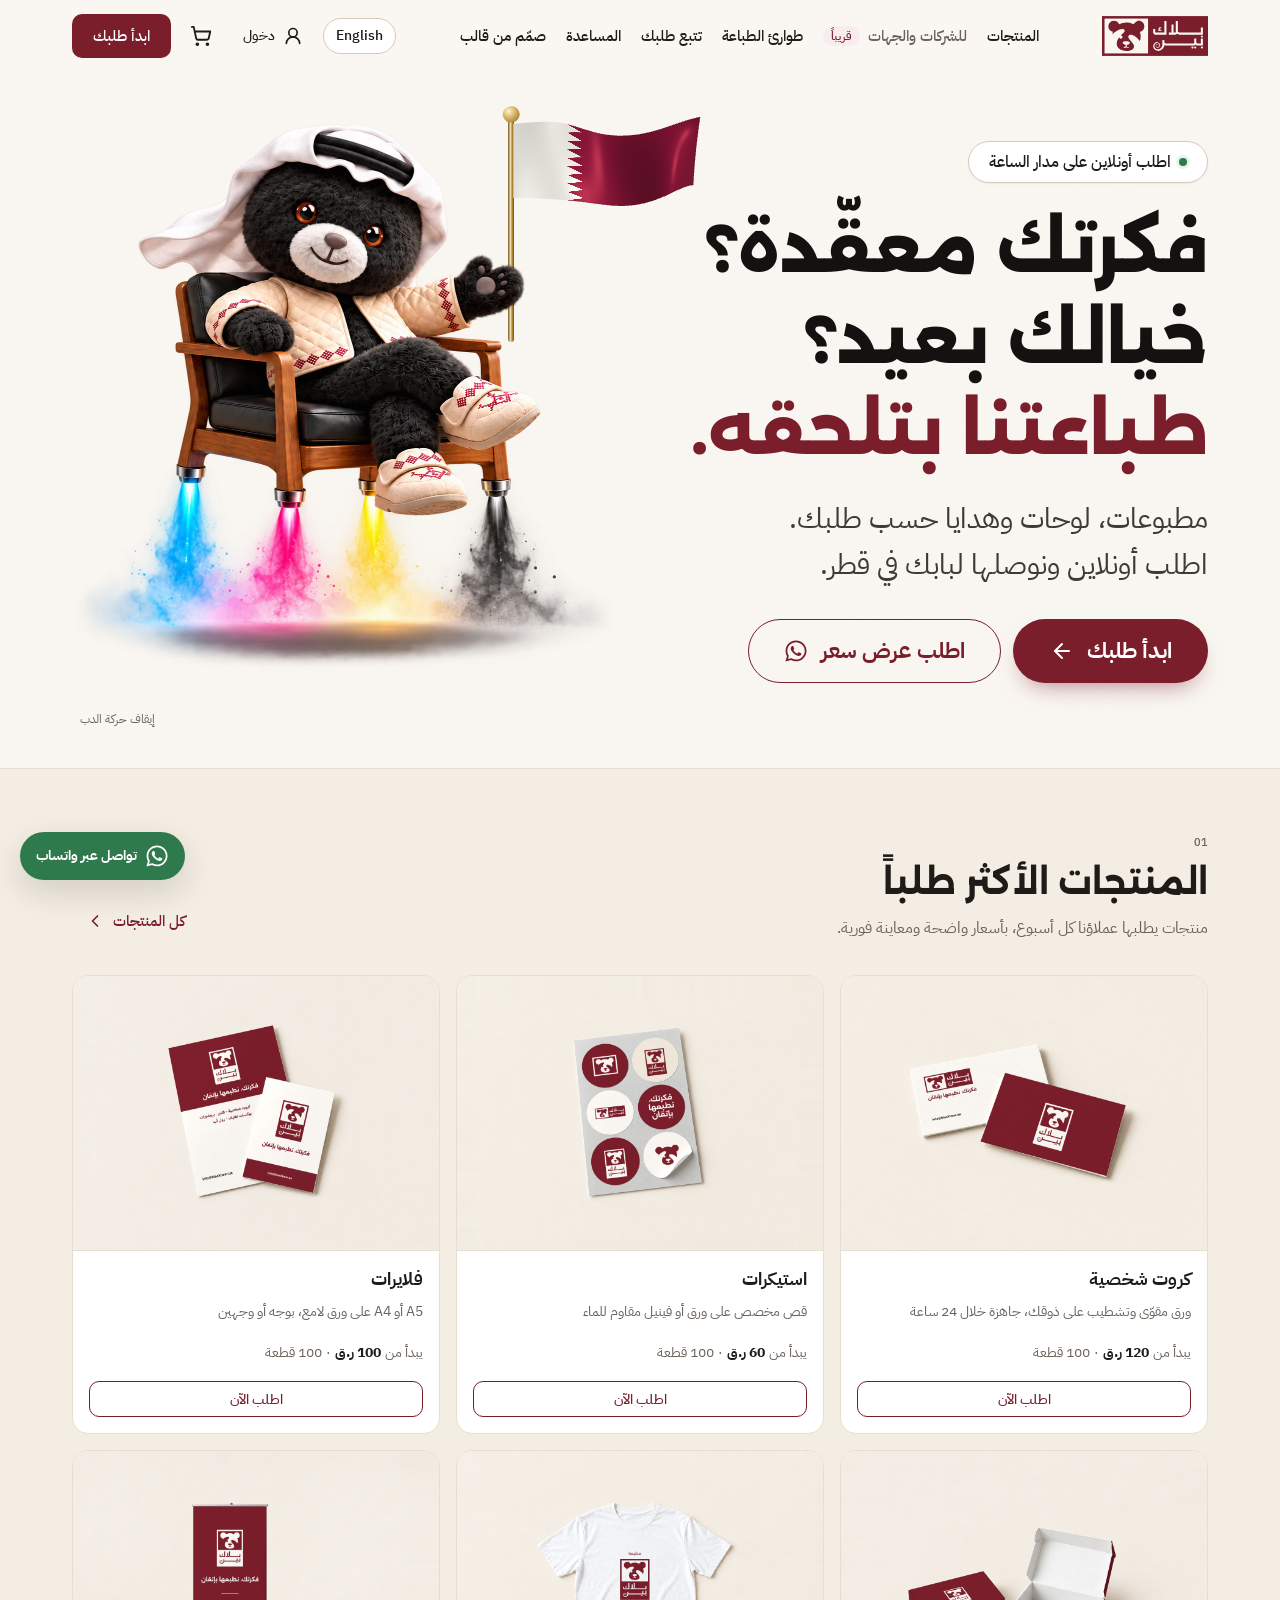
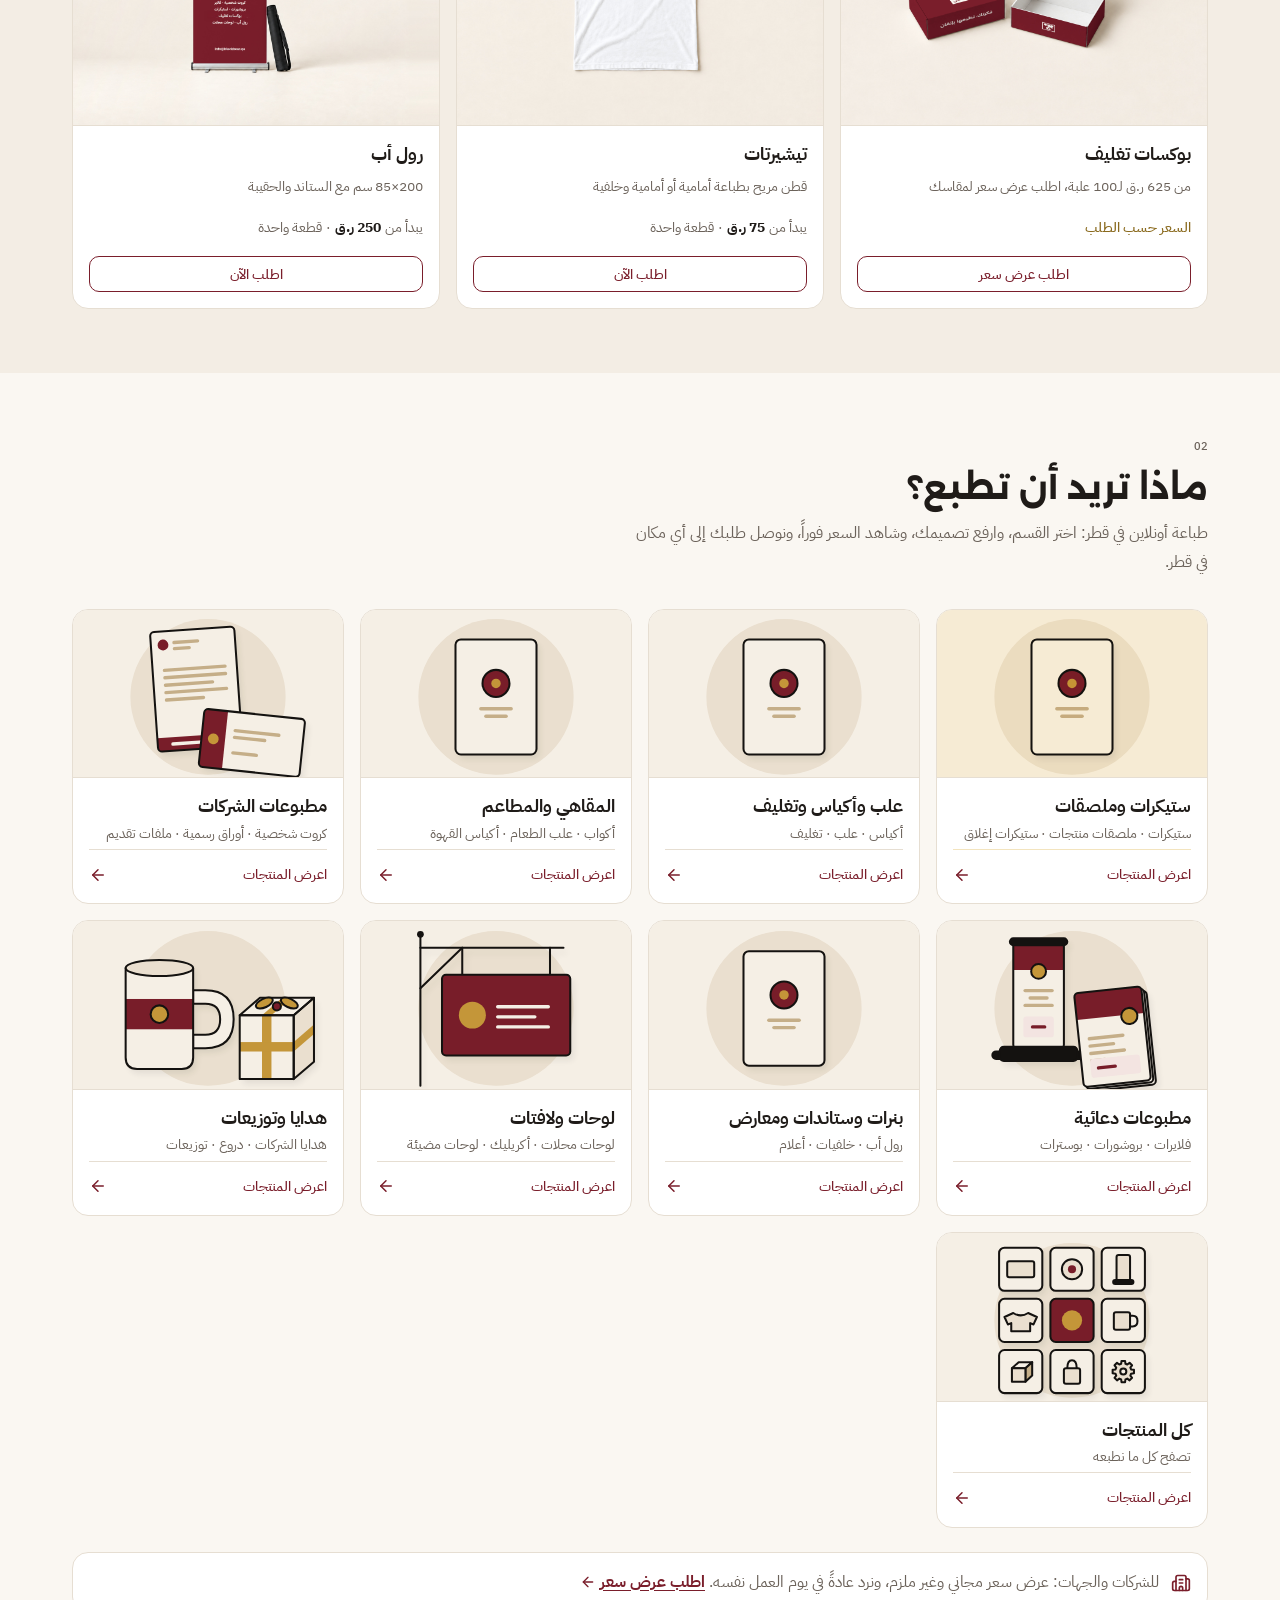
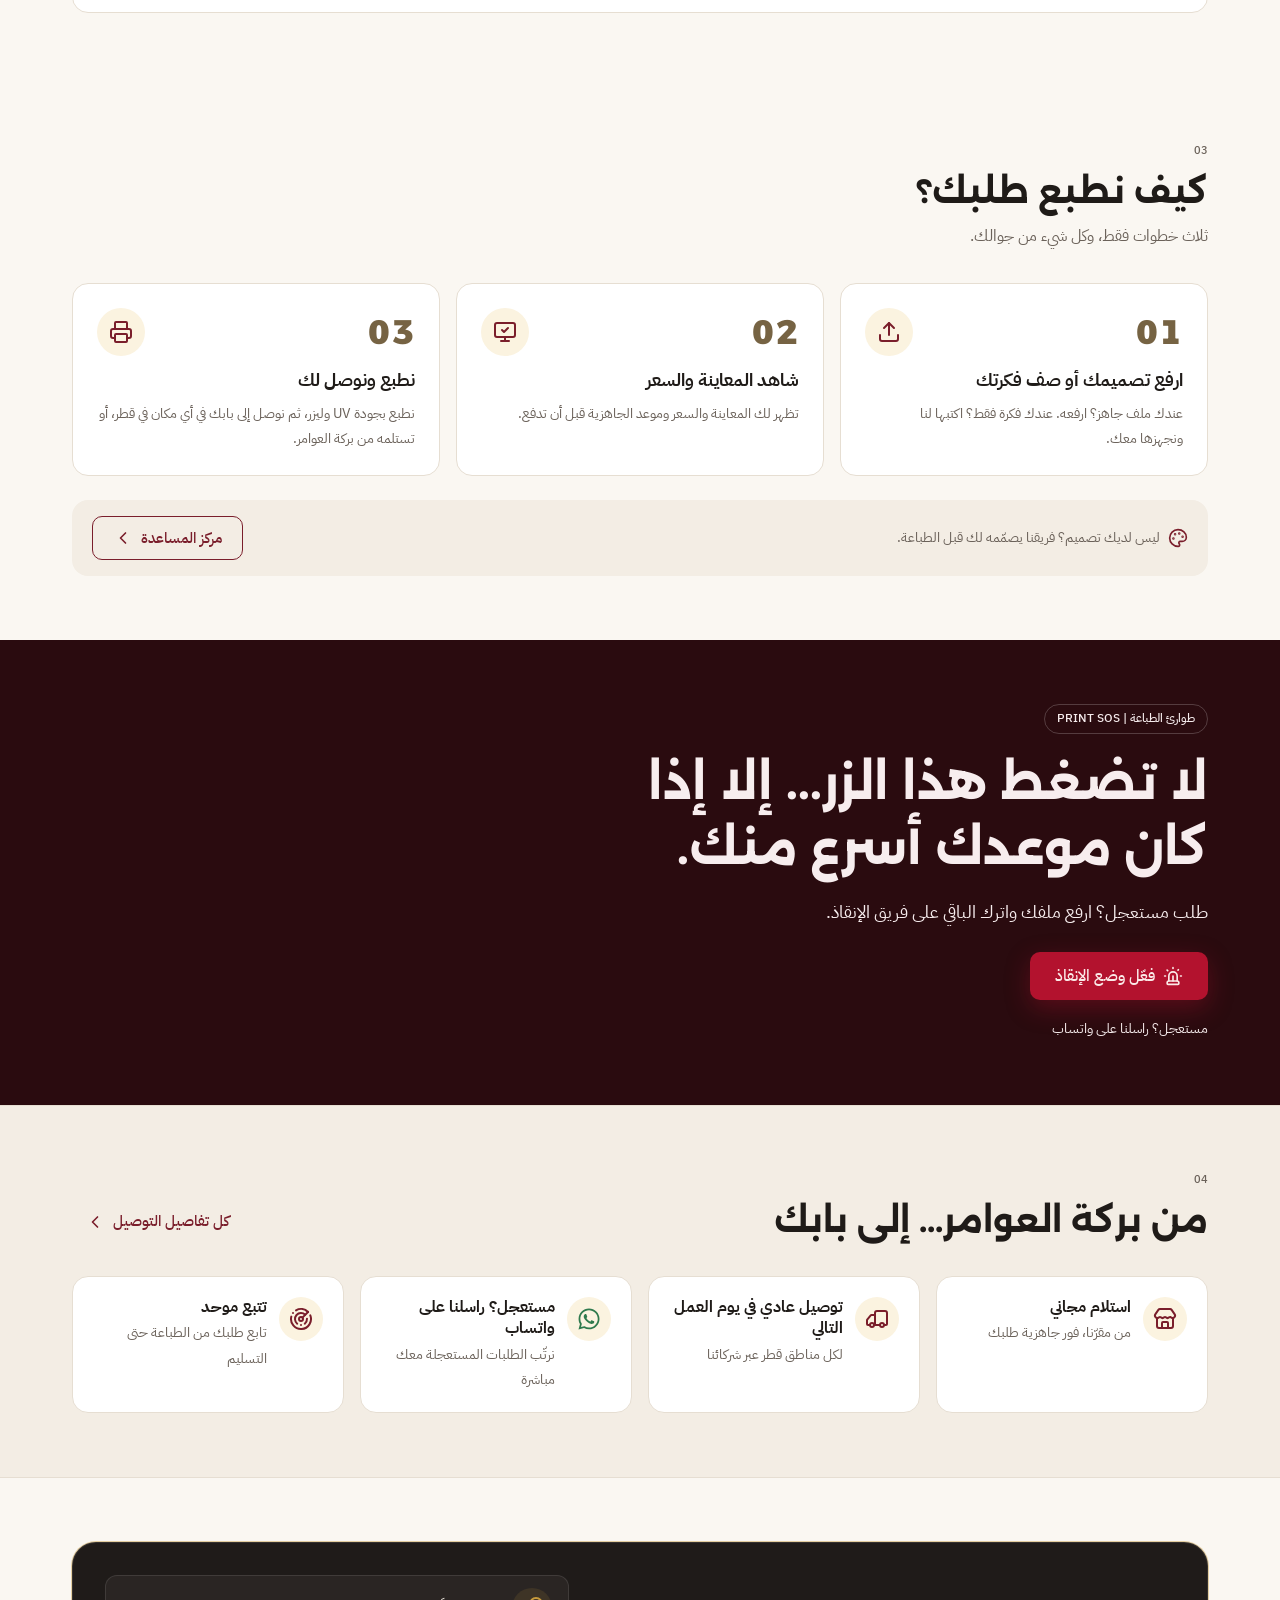
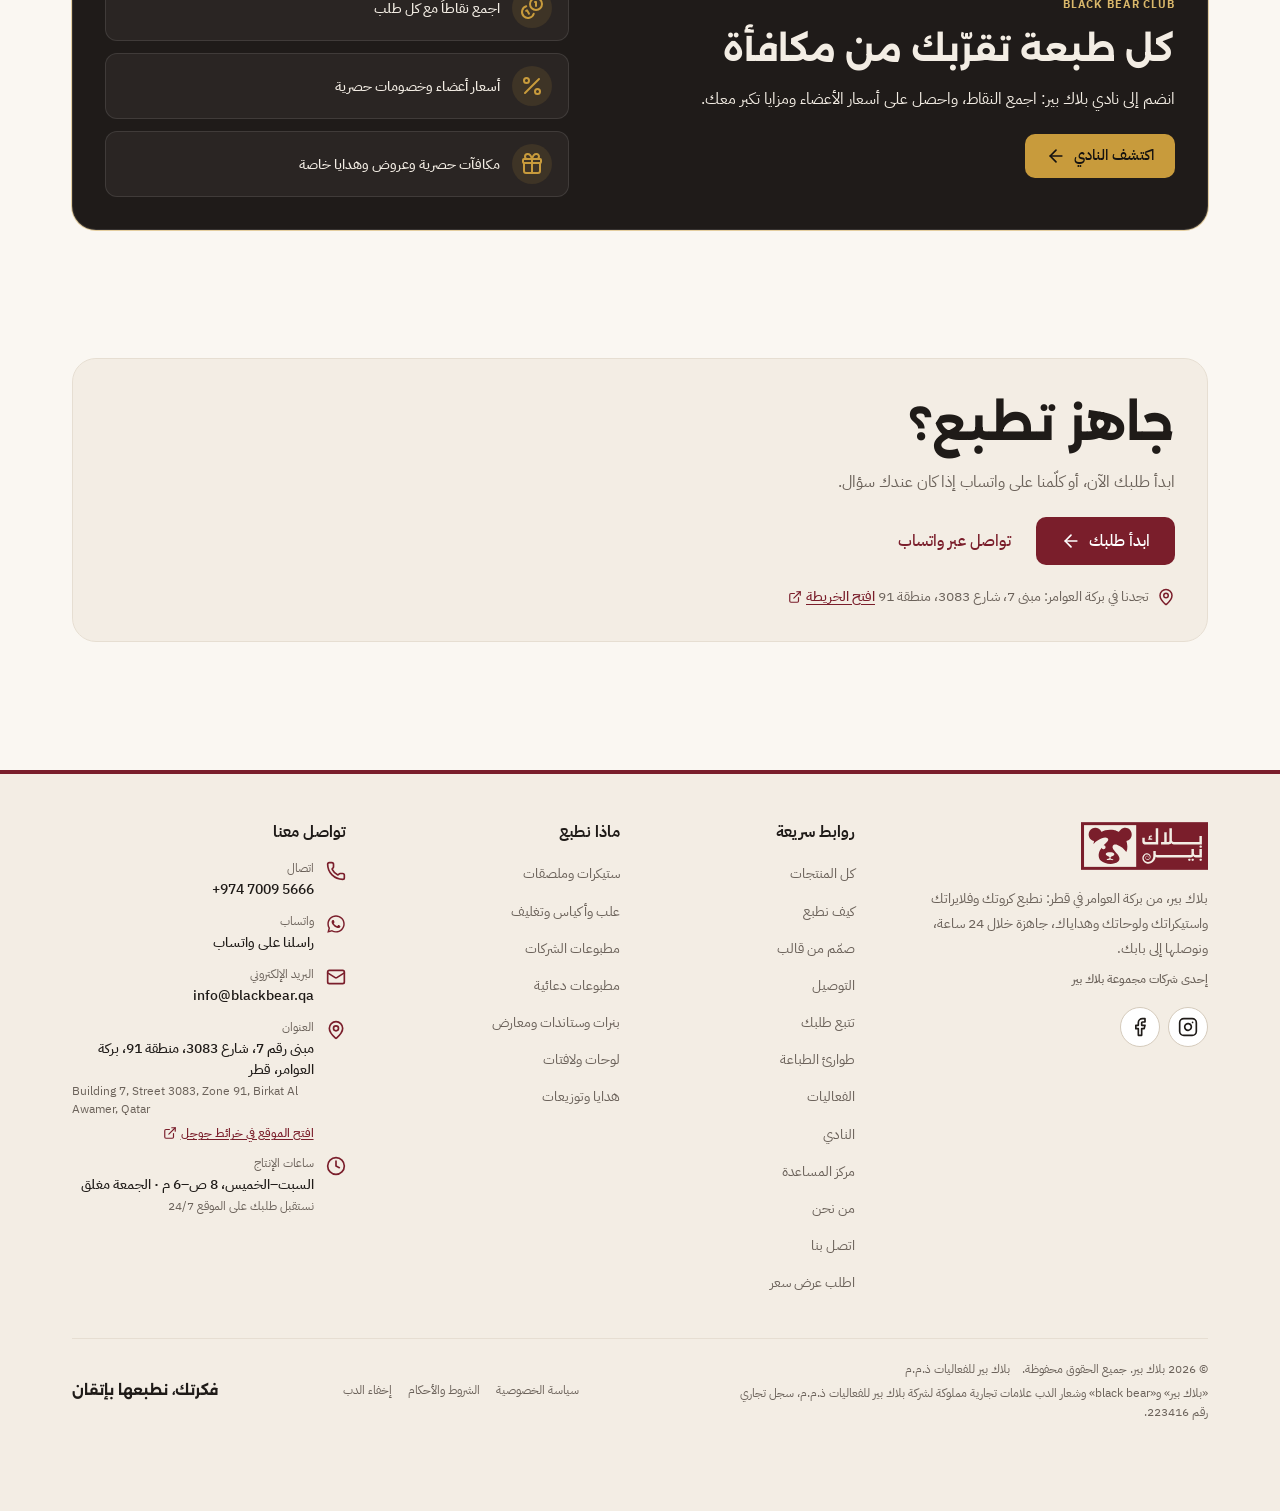
==== bear/index.html @ ee1a1da4 "Home page copy where the hero bear holds the Qatar flag Co-Authored-By: Claude Opus 5.5 <noreply@ant" ====
<!DOCTYPE html>

<html dir="rtl" lang="ar"><head><meta charset="utf-8"/><meta content="width=device-width, initial-scale=1" name="viewport"/><title>بلاك بير | طباعة في قطر: كروت شخصية، ستيكرات، بنرات وهدايا</title><meta content="بلاك بير — طباعة كروت شخصية وفلايرات واستيكرات وبنرات ولوحات وهدايا في قطر. ارفع تصميمك وشاهد المعاينة والسعر فوراً، ومنتجات كثيرة تجهز خلال 24 ساعة مع التوصيل لكل قطر." name="description"/><link href="https://blackbear.qa/icon.svg" rel="icon" type="image/svg+xml"/><link href="site.css" rel="stylesheet"/></head><body><div hidden=""><!--$--><!--/$--></div><a class="skip-link" href="#main">انتقل إلى المحتوى</a><svg aria-hidden="true" data-logo-sprite="" focusable="false" height="0" style="position:absolute;inline-size:0;block-size:0;overflow:hidden" width="0" xmlns="http://www.w3.org/2000/svg"><defs><g><rect height="74.217" id="bbph-ar-p0" width="197.083" x="0" y="0"></rect><rect height="64.777" id="bbph-ar-p1" width="80.926" x="4.72" y="4.72"></rect><g id="bbph-ar-p2" transform="translate(0.001 -0.006) scale(1.00000)"><path d="M51.516 48.992C52.703 51.736 48.191 52.624 46.661 53.785C45.914 54.348 45.535 55.069 45.879 56.01C46.424 57.488 49.133 56.925 49.995 57.919C50.294 58.262 50.276 58.79 49.845 59.001C49.133 59.352 46.635 58.508 45.641 58.447C43.935 58.332 42.783 58.895 41.244 59.018C40.681 59.062 39.722 59.071 39.951 58.227C40.32 56.899 43.882 57.602 44.26 55.852C44.419 55.078 44.234 54.454 43.636 53.944C42.097 52.624 37.866 51.965 38.482 49.265C38.922 47.321 42.536 46.996 44.111 46.934C46.063 46.855 50.61 46.881 51.516 48.992M65.095 9.485C61.63 10.567 59.194 14.938 58.781 15.061C58.402 15.167 52.765 12.722 51.287 12.423C46.749 11.482 42.237 11.552 37.77 12.836C36.723 13.144 32.088 15.387 31.657 15.07C28.649 7.629 17.849 6.741 13.548 13.584C9.643 19.802 12.854 28.078 20.171 29.406L19.362 34.304C22.475 29.458 36.002 20.831 41.191 24.964C45.404 28.324 36.714 33.601 34.911 36.151C39.212 35.791 39.3 42.818 34.515 42.07C33.152 41.859 32.387 40.813 32.229 39.652C27.101 44.999 25.184 54.542 30.998 60.082C36.855 65.667 50.936 66.854 57.197 61.692C66.406 54.093 48.579 44.973 48.948 38.658C49.194 34.524 53.477 34.533 56.512 35.413C61.903 36.978 67.268 41.991 70.302 46.573C72.984 41.349 72.026 34.85 70.504 29.406C84.655 26.319 79.211 5.061 65.095 9.485"></path></g><g id="bbph-ar-p3" transform="translate(82.855 -86.655) scale(1.29493)"><path d="M21.366 86.53L20.5 86.53C19.951 86.53 19.55 86.409 19.298 86.166C19.046 85.923 18.92 85.669 18.92 85.403C18.92 85.064 19.014 84.817 19.202 84.661C19.389 84.505 19.621 84.427 19.896 84.427C20.079 84.427 20.26 84.444 20.438 84.475C20.617 84.508 20.784 84.542 20.94 84.579L21.174 83.136C20.715 83.008 20.253 82.943 19.786 82.943C18.915 82.943 18.272 83.152 17.855 83.569C17.438 83.986 17.23 84.469 17.23 85.018C17.23 85.33 17.296 85.612 17.429 85.865C17.561 86.116 17.697 86.339 17.834 86.53L16.57 86.53L16.57 88.042L21.366 88.042L21.366 86.53"></path><path d="M25.606 90.665L13.54 90.665C13.421 90.665 13.297 90.654 13.169 90.631C13.041 90.608 12.921 90.553 12.812 90.466C12.702 90.379 12.605 90.246 12.523 90.067C12.441 89.888 12.399 89.653 12.399 89.359L12.399 85.553L9.486 85.553L9.486 89.882C9.486 90.376 9.55 90.855 9.678 91.318C9.806 91.78 10.015 92.181 10.304 92.52C10.592 92.859 10.968 93.132 11.43 93.338C11.893 93.544 12.459 93.647 13.128 93.647L28.547 93.647L28.547 74.209L25.606 74.209L25.606 90.665"></path><path d="M78.189 93.647L80.885 93.647L80.885 83.45L77.957 83.45L77.957 90.665L74.618 90.665L74.439 90.665L47.154 90.665C46.302 90.665 45.718 90.445 45.402 90.005C45.086 89.565 44.928 89.002 44.928 88.315L44.928 74.209L41.973 74.209L41.973 89.346C41.973 89.749 41.916 90.069 41.801 90.308C41.687 90.546 41.432 90.665 41.039 90.665L38.716 90.665L38.716 79.006L35.803 79.006L35.803 90.665L31.969 90.665L31.969 93.647L41.162 93.647C41.813 93.647 42.42 93.505 42.983 93.221C43.547 92.937 43.975 92.506 44.268 91.929C44.534 92.36 44.902 92.754 45.374 93.111C45.846 93.468 46.426 93.647 47.113 93.647L73.753 93.647L73.849 93.647L74.053 93.647L78.038 93.647L78.189 93.647"></path><path d="M80.497 95.407C80.213 95.141 79.874 95.008 79.479 95.008C79.058 95.008 78.708 95.141 78.428 95.407C78.149 95.673 78.01 96 78.01 96.387C78.01 96.79 78.149 97.123 78.428 97.385C78.708 97.647 79.058 97.778 79.479 97.778C79.874 97.778 80.213 97.647 80.497 97.385C80.78 97.123 80.922 96.79 80.922 96.387C80.922 96 80.78 95.673 80.497 95.407"></path><path d="M80.497 111.11C80.213 110.844 79.874 110.711 79.479 110.711C79.058 110.711 78.708 110.844 78.428 111.11C78.149 111.376 78.01 111.703 78.01 112.09C78.01 112.493 78.149 112.826 78.428 113.088C78.708 113.35 79.058 113.481 79.479 113.481C79.874 113.481 80.213 113.35 80.497 113.088C80.78 112.826 80.922 112.493 80.922 112.09C80.922 111.703 80.78 111.376 80.497 111.11"></path><path d="M70.896 111.11C70.612 110.844 70.273 110.711 69.878 110.711C69.456 110.711 69.107 110.844 68.827 111.11C68.547 111.376 68.409 111.703 68.409 112.09C68.409 112.493 68.547 112.826 68.827 113.088C69.107 113.35 69.456 113.481 69.878 113.481C70.273 113.481 70.612 113.35 70.896 113.088C71.179 112.826 71.32 112.493 71.32 112.09C71.32 111.703 71.179 111.376 70.896 111.11"></path><path d="M66.915 111.11C66.631 110.844 66.292 110.711 65.897 110.711C65.476 110.711 65.126 110.844 64.846 111.11C64.567 111.376 64.428 111.703 64.428 112.09C64.428 112.493 64.567 112.826 64.846 113.088C65.126 113.35 65.476 113.481 65.897 113.481C66.292 113.481 66.631 113.35 66.915 113.088C67.198 112.826 67.34 112.493 67.34 112.09C67.34 111.703 67.198 111.376 66.915 111.11"></path><path d="M77.941 106.373L74.506 106.373L74.298 106.373L73.594 106.373C72.737 106.373 72.145 106.152 71.818 105.709C71.49 105.267 71.327 104.701 71.327 104.009L71.327 99.117L68.397 99.117L68.397 105.046C68.397 105.452 68.332 105.774 68.203 106.014C68.074 106.253 67.821 106.373 67.443 106.373L65.514 106.373L65.107 106.373L64.955 106.373L63.384 106.373L61.755 106.373L61.63 106.373L61.004 106.373L60.999 106.373L60.947 106.373L60.879 106.373L60.874 106.373L60.855 106.373L60.822 106.373L60.73 106.373L60.706 106.373L60.581 106.373L58.72 106.373L30.814 106.373L28.529 106.373L28.391 106.373L27.631 106.373C26.737 106.373 26.129 106.152 25.806 105.709C25.686 105.544 25.635 105.396 25.614 105.168L25.604 101.5L22.669 101.481L22.67 107.299L22.671 107.401L22.676 107.44C22.647 109.254 22.117 111.179 20.884 112.589C20.275 113.299 19.508 113.874 18.648 114.279C17.822 114.666 16.899 114.84 15.98 114.759C15.061 114.685 14.156 114.358 13.387 113.824C12.615 113.294 11.992 112.549 11.584 111.688C11.189 110.86 11.078 109.905 11.275 108.994C11.471 108.085 11.974 107.234 12.698 106.624C12.879 106.472 13.072 106.333 13.276 106.21C13.481 106.09 13.699 105.98 13.91 105.9C14.339 105.736 14.803 105.661 15.267 105.683C16.197 105.721 17.116 106.168 17.73 106.895C18.034 107.255 18.283 107.692 18.401 108.132C18.524 108.579 18.526 109.061 18.411 109.517C18.294 109.973 18.061 110.405 17.73 110.749C17.567 110.923 17.379 111.075 17.174 111.201C16.968 111.33 16.75 111.43 16.527 111.491C16.077 111.615 15.582 111.591 15.138 111.415C14.693 111.243 14.303 110.923 14.048 110.51C13.917 110.302 13.827 110.081 13.781 109.85C13.736 109.618 13.738 109.376 13.788 109.141C13.885 108.672 14.18 108.241 14.597 107.982C15.005 107.711 15.529 107.654 15.982 107.852C16.208 107.945 16.407 108.101 16.56 108.294C16.716 108.489 16.821 108.721 16.845 108.963C16.902 109.45 16.615 109.968 16.146 110.171C15.926 110.285 15.652 110.31 15.402 110.227C15.152 110.148 14.929 109.962 14.802 109.714C14.893 109.977 15.095 110.207 15.359 110.334C15.621 110.462 15.944 110.485 16.234 110.382C16.804 110.171 17.196 109.561 17.157 108.939C17.141 108.627 17.022 108.329 16.845 108.083C16.667 107.834 16.427 107.626 16.147 107.493C15.595 107.21 14.883 107.253 14.354 107.571C13.813 107.87 13.402 108.402 13.243 109.009C13.162 109.313 13.143 109.634 13.188 109.948C13.233 110.262 13.342 110.567 13.493 110.835C13.794 111.38 14.279 111.827 14.855 112.083C15.428 112.345 16.093 112.415 16.718 112.276C17.96 111.987 18.975 111.007 19.346 109.784C19.534 109.177 19.567 108.516 19.428 107.887C19.287 107.25 18.998 106.687 18.617 106.182C17.85 105.176 16.649 104.504 15.368 104.384C14.728 104.32 14.072 104.391 13.456 104.591C12.841 104.795 12.29 105.09 11.782 105.477C10.77 106.245 10.024 107.361 9.69 108.601C9.351 109.84 9.435 111.207 9.936 112.406C10.414 113.572 11.205 114.628 12.222 115.404C13.233 116.186 14.455 116.702 15.738 116.874C17.018 117.054 18.357 116.877 19.561 116.383C20.731 115.905 21.814 115.178 22.696 114.251C23.584 113.329 24.49 112.212 24.927 111C25.229 110.169 25.404 109.29 25.457 108.401C25.701 108.64 25.993 108.854 26.338 109.04C26.748 109.262 27.207 109.372 27.714 109.372L28.391 109.372L28.529 109.372L30.841 109.372L58.72 109.372L60.581 109.372L60.73 109.372L60.733 109.372L60.822 109.372L60.874 109.372L60.879 109.372L60.882 109.372L60.975 109.372L61.026 109.372L61.031 109.372L61.63 109.372L61.782 109.372L63.384 109.372L64.955 109.372L65.135 109.372L65.541 109.372L67.568 109.372C68.286 109.372 68.908 109.209 69.433 108.882C69.959 108.554 70.369 108.142 70.664 107.644C70.903 108.078 71.251 108.474 71.707 108.833C72.163 109.193 72.769 109.372 73.525 109.372L74.298 109.372L74.506 109.372L80.885 109.372L80.885 99.117L77.941 99.117L77.941 106.373"></path></g><mask height="74.217" id="bbph-ar-mask" maskunits="userSpaceOnUse" width="197.083" x="0" y="0"><use fill="#fff" href="#bbph-ar-p0"></use><use fill="#000" href="#bbph-ar-p1"></use><use fill="#fff" href="#bbph-ar-p2"></use><use fill="#000" href="#bbph-ar-p3"></use></mask><g id="bbph-ar-ground"><use href="#bbph-ar-p1"></use><use href="#bbph-ar-p3"></use></g></g></defs></svg><header class="Header-module__85i50G__header" data-testid="header"><div class="container Header-module__85i50G__inner"><span style="display:contents"><a aria-label="بلاك بير — الصفحة الرئيسية" class="Header-module__85i50G__logoLink" href="https://blackbear.qa/"><span class="Logo-module__TJhx0G__logo Header-module__85i50G__logoFull" data-logo="ar" dir="rtl" lang="ar" translate="no"><svg aria-hidden="true" class="Logo-module__TJhx0G__plaque" focusable="false" height="40" viewbox="0 0 197.083 74.217" width="106" xmlns="http://www.w3.org/2000/svg"><use fill="var(--logo-ground)" href="#bbph-ar-ground"></use><rect fill="var(--logo-fg)" height="74.217" mask="url(#bbph-ar-mask)" width="197.083" x="0" y="0"></rect></svg></span><span class="Logo-module__TJhx0G__logo Header-module__85i50G__logoCompact" data-logo="ar" dir="rtl" lang="ar" translate="no"><svg aria-hidden="true" class="Logo-module__TJhx0G__plaque" focusable="false" height="32" viewbox="0 0 197.083 74.217" width="85" xmlns="http://www.w3.org/2000/svg"><use fill="var(--logo-ground)" href="#bbph-ar-ground"></use><rect fill="var(--logo-fg)" height="74.217" mask="url(#bbph-ar-mask)" width="197.083" x="0" y="0"></rect></svg></span></a></span><nav aria-label="التنقل الرئيسي" class="Header-module__85i50G__nav" data-enclose=""><ul class="NavLinks-module__K6ozZq__list NavLinks-module__K6ozZq__bar" role="list"><li class="NavLinks-module__K6ozZq__item" data-key="products"><a class="NavLinks-module__K6ozZq__link" data-testid="nav-link-products" href="https://blackbear.qa/products">المنتجات</a></li><li class="NavLinks-module__K6ozZq__item" data-key="business"><span class="NavLinks-module__K6ozZq__link NavLinks-module__K6ozZq__soon" data-soon="" data-testid="nav-link-business">للشركات والجهات<!-- --> <span class="NavLinks-module__K6ozZq__soonBadge">قريباً</span></span></li><li class="NavLinks-module__K6ozZq__item" data-key="sos"><a class="NavLinks-module__K6ozZq__link" data-testid="nav-link-sos" href="https://blackbear.qa/sos">طوارئ الطباعة</a></li><li class="NavLinks-module__K6ozZq__item" data-key="track"><a class="NavLinks-module__K6ozZq__link" data-testid="nav-link-track" href="https://blackbear.qa/track">تتبع طلبك</a></li><li class="NavLinks-module__K6ozZq__item" data-key="help"><a class="NavLinks-module__K6ozZq__link" data-testid="nav-link-help" href="https://blackbear.qa/help">المساعدة</a></li><li class="NavLinks-module__K6ozZq__item" data-key="studio"><a class="NavLinks-module__K6ozZq__link" data-testid="nav-studio" href="https://blackbear.qa/studio">صمّم من قالب</a></li></ul></nav><div class="Header-module__85i50G__actions"><!--$--><a class="LanguageSwitch-module__vtomAW__switch LanguageSwitch-module__vtomAW__chip" data-testid="lang-switch" href="https://blackbear.qa/en" hreflang="en" lang="en"><span class="LanguageSwitch-module__vtomAW__full">English</span><span class="LanguageSwitch-module__vtomAW__short">EN<span class="sr-only"> — English</span></span></a><!--/$--><a aria-label="دخول" class="AccountMenu-module__7anEZW__link Header-module__85i50G__account" data-testid="account-link" href="https://blackbear.qa/login"><svg aria-hidden="true" class="lucide lucide-user-round AccountMenu-module__7anEZW__icon" fill="none" height="24" stroke="currentColor" stroke-linecap="round" stroke-linejoin="round" stroke-width="2" viewbox="0 0 24 24" width="24" xmlns="http://www.w3.org/2000/svg"><circle cx="12" cy="8" r="5"></circle><path d="M20 21a8 8 0 0 0-16 0"></path></svg><span class="AccountMenu-module__7anEZW__label">دخول</span></a><a class="Header-module__85i50G__cart" data-testid="cart-link" href="https://blackbear.qa/cart"><svg aria-hidden="true" class="lucide lucide-shopping-cart Header-module__85i50G__cartIcon" fill="none" height="24" stroke="currentColor" stroke-linecap="round" stroke-linejoin="round" stroke-width="2" viewbox="0 0 24 24" width="24" xmlns="http://www.w3.org/2000/svg"><circle cx="8" cy="21" r="1"></circle><circle cx="19" cy="21" r="1"></circle><path d="M2.05 2.05h2l2.66 12.42a2 2 0 0 0 2 1.58h9.78a2 2 0 0 0 1.95-1.57l1.65-7.43H5.12"></path></svg><span class="sr-only">السلة</span><span aria-hidden="true" class="Header-module__85i50G__badge" data-empty="true" data-testid="cart-count">0</span><span class="sr-only">السلة فارغة</span></a><a class="Button-module__xDwtkW__button Button-module__xDwtkW__primary Button-module__xDwtkW__md Header-module__85i50G__cta" data-enclose="" href="https://blackbear.qa/products">ابدأ طلبك</a><button aria-controls="_R_1el5rrqbn5rlb_" aria-expanded="true" aria-label="افتح القائمة" class="Button-module__xDwtkW__button Button-module__xDwtkW__tertiary IconButton-module__Nkf5lG__iconButton IconButton-module__Nkf5lG__md Header-module__85i50G__menuButton" data-enclose="" data-testid="mobile-menu-button" title="افتح القائمة" type="button"><svg aria-hidden="true" class="lucide lucide-menu IconButton-module__Nkf5lG__icon" fill="none" height="24" stroke="currentColor" stroke-linecap="round" stroke-linejoin="round" stroke-width="2" viewbox="0 0 24 24" width="24" xmlns="http://www.w3.org/2000/svg"><path d="M4 5h16"></path><path d="M4 12h16"></path><path d="M4 19h16"></path></svg></button><dialog aria-labelledby="_R_1el5rrqbn5rlb_-title" class="Drawer-module__mNym0G__dialog Drawer-module__mNym0G__end" data-testid="mobile-menu" id="_R_1el5rrqbn5rlb_"><div class="Drawer-module__mNym0G__panel MobileMenu-module__o7waBW__panel"><div class="Drawer-module__mNym0G__header"><div class="Drawer-module__mNym0G__headerSlot"><a aria-label="بلاك بير — الصفحة الرئيسية" class="MobileMenu-module__o7waBW__logoLink" href="https://blackbear.qa/"><span class="Logo-module__TJhx0G__logo" data-logo="ar" dir="rtl" lang="ar" translate="no"><svg aria-hidden="true" class="Logo-module__TJhx0G__plaque" focusable="false" height="32" viewbox="0 0 197.083 74.217" width="85" xmlns="http://www.w3.org/2000/svg"><use fill="var(--logo-ground)" href="#bbph-ar-ground"></use><rect fill="var(--logo-fg)" height="74.217" mask="url(#bbph-ar-mask)" width="197.083" x="0" y="0"></rect></svg></span></a></div><h2 class="sr-only" id="_R_1el5rrqbn5rlb_-title">القائمة</h2><button aria-label="أغلق القائمة" class="Button-module__xDwtkW__button Button-module__xDwtkW__tertiary IconButton-module__Nkf5lG__iconButton IconButton-module__Nkf5lG__md IconButton-module__Nkf5lG__round Drawer-module__mNym0G__close" title="أغلق القائمة" type="button"><svg aria-hidden="true" class="lucide lucide-x IconButton-module__Nkf5lG__icon" fill="none" height="24" stroke="currentColor" stroke-linecap="round" stroke-linejoin="round" stroke-width="2" viewbox="0 0 24 24" width="24" xmlns="http://www.w3.org/2000/svg"><path d="M18 6 6 18"></path><path d="m6 6 12 12"></path></svg></button></div><div class="Drawer-module__mNym0G__body"><nav aria-label="قائمة الجوال" class="MobileMenu-module__o7waBW__nav"><div class="MobileMenu-module__o7waBW__group"><h3 class="MobileMenu-module__o7waBW__groupTitle">ماذا تريد أن تطبع؟</h3><ul class="MobileMenu-module__o7waBW__categories" role="list"><li><a class="MobileMenu-module__o7waBW__category" data-testid="menu-category-stickers" href="https://blackbear.qa/products/stickers"><svg aria-hidden="true" class="lucide lucide-sticker MobileMenu-module__o7waBW__categoryIcon" fill="none" height="24" stroke="currentColor" stroke-linecap="round" stroke-linejoin="round" stroke-width="2" viewbox="0 0 24 24" width="24" xmlns="http://www.w3.org/2000/svg"><path d="M21 9a2.4 2.4 0 0 0-.706-1.706l-3.588-3.588A2.4 2.4 0 0 0 15 3H5a2 2 0 0 0-2 2v14a2 2 0 0 0 2 2h14a2 2 0 0 0 2-2z"></path><path d="M15 3v5a1 1 0 0 0 1 1h5"></path><path d="M8 13h.01"></path><path d="M16 13h.01"></path><path d="M10 16s.8 1 2 1c1.3 0 2-1 2-1"></path></svg><span>ستيكرات وملصقات</span></a></li><li><a class="MobileMenu-module__o7waBW__category" data-testid="menu-category-packaging" href="https://blackbear.qa/products/packaging"><svg aria-hidden="true" class="lucide lucide-package MobileMenu-module__o7waBW__categoryIcon" fill="none" height="24" stroke="currentColor" stroke-linecap="round" stroke-linejoin="round" stroke-width="2" viewbox="0 0 24 24" width="24" xmlns="http://www.w3.org/2000/svg"><path d="M11 21.73a2 2 0 0 0 2 0l7-4A2 2 0 0 0 21 16V8a2 2 0 0 0-1-1.73l-7-4a2 2 0 0 0-2 0l-7 4A2 2 0 0 0 3 8v8a2 2 0 0 0 1 1.73z"></path><path d="M12 22V12"></path><polyline points="3.29 7 12 12 20.71 7"></polyline><path d="m7.5 4.27 9 5.15"></path></svg><span>علب وأكياس وتغليف</span></a></li><li><a class="MobileMenu-module__o7waBW__category" data-testid="menu-category-corporate" href="https://blackbear.qa/products/corporate"><svg aria-hidden="true" class="lucide lucide-briefcase MobileMenu-module__o7waBW__categoryIcon" fill="none" height="24" stroke="currentColor" stroke-linecap="round" stroke-linejoin="round" stroke-width="2" viewbox="0 0 24 24" width="24" xmlns="http://www.w3.org/2000/svg"><path d="M16 20V4a2 2 0 0 0-2-2h-4a2 2 0 0 0-2 2v16"></path><rect height="14" rx="2" width="20" x="2" y="6"></rect></svg><span>مطبوعات الشركات</span></a></li><li><a class="MobileMenu-module__o7waBW__category" data-testid="menu-category-marketing" href="https://blackbear.qa/products/marketing"><svg aria-hidden="true" class="lucide lucide-megaphone MobileMenu-module__o7waBW__categoryIcon" fill="none" height="24" stroke="currentColor" stroke-linecap="round" stroke-linejoin="round" stroke-width="2" viewbox="0 0 24 24" width="24" xmlns="http://www.w3.org/2000/svg"><path d="M11 6a13 13 0 0 0 8.4-2.8A1 1 0 0 1 21 4v12a1 1 0 0 1-1.6.8A13 13 0 0 0 11 14H5a2 2 0 0 1-2-2V8a2 2 0 0 1 2-2z"></path><path d="M6 14a12 12 0 0 0 2.4 7.2 2 2 0 0 0 3.2-2.4A8 8 0 0 1 10 14"></path><path d="M8 6v8"></path></svg><span>مطبوعات دعائية</span></a></li><li><a class="MobileMenu-module__o7waBW__category" data-testid="menu-category-banners-stands" href="https://blackbear.qa/products/banners-stands"><svg aria-hidden="true" class="lucide lucide-flag MobileMenu-module__o7waBW__categoryIcon" fill="none" height="24" stroke="currentColor" stroke-linecap="round" stroke-linejoin="round" stroke-width="2" viewbox="0 0 24 24" width="24" xmlns="http://www.w3.org/2000/svg"><path d="M4 22V4a1 1 0 0 1 .4-.8A6 6 0 0 1 8 2c3 0 5 2 7.333 2q2 0 3.067-.8A1 1 0 0 1 20 4v10a1 1 0 0 1-.4.8A6 6 0 0 1 16 16c-3 0-5-2-8-2a6 6 0 0 0-4 1.528"></path></svg><span>بنرات وستاندات ومعارض</span></a></li><li><a class="MobileMenu-module__o7waBW__category" data-testid="menu-category-signage" href="https://blackbear.qa/products/signage"><svg aria-hidden="true" class="lucide lucide-signpost MobileMenu-module__o7waBW__categoryIcon" fill="none" height="24" stroke="currentColor" stroke-linecap="round" stroke-linejoin="round" stroke-width="2" viewbox="0 0 24 24" width="24" xmlns="http://www.w3.org/2000/svg"><path d="M12 13v8"></path><path d="M12 3v3"></path><path d="M18 6a2 2 0 0 1 1.387.56l2.307 2.22a1 1 0 0 1 0 1.44l-2.307 2.22A2 2 0 0 1 18 13H6a2 2 0 0 1-1.387-.56l-2.306-2.22a1 1 0 0 1 0-1.44l2.306-2.22A2 2 0 0 1 6 6z"></path></svg><span>لوحات ولافتات</span></a></li><li><a class="MobileMenu-module__o7waBW__category" data-testid="menu-category-gifts" href="https://blackbear.qa/products/gifts"><svg aria-hidden="true" class="lucide lucide-gift MobileMenu-module__o7waBW__categoryIcon" fill="none" height="24" stroke="currentColor" stroke-linecap="round" stroke-linejoin="round" stroke-width="2" viewbox="0 0 24 24" width="24" xmlns="http://www.w3.org/2000/svg"><path d="M12 7v14"></path><path d="M20 11v8a2 2 0 0 1-2 2H6a2 2 0 0 1-2-2v-8"></path><path d="M7.5 7a1 1 0 0 1 0-5A4.8 8 0 0 1 12 7a4.8 8 0 0 1 4.5-5 1 1 0 0 1 0 5"></path><rect height="4" rx="1" width="18" x="3" y="7"></rect></svg><span>هدايا وتوزيعات</span></a></li><li><a class="MobileMenu-module__o7waBW__category" data-testid="menu-category-all" href="https://blackbear.qa/products"><svg aria-hidden="true" class="lucide lucide-layout-grid MobileMenu-module__o7waBW__categoryIcon" fill="none" height="24" stroke="currentColor" stroke-linecap="round" stroke-linejoin="round" stroke-width="2" viewbox="0 0 24 24" width="24" xmlns="http://www.w3.org/2000/svg"><rect height="7" rx="1" width="7" x="3" y="3"></rect><rect height="7" rx="1" width="7" x="14" y="3"></rect><rect height="7" rx="1" width="7" x="14" y="14"></rect><rect height="7" rx="1" width="7" x="3" y="14"></rect></svg><span>كل المنتجات</span></a></li></ul></div><div class="MobileMenu-module__o7waBW__group"><h3 class="MobileMenu-module__o7waBW__groupTitle">خدمات ومساعدة</h3><ul class="NavLinks-module__K6ozZq__list NavLinks-module__K6ozZq__stack" role="list"><li class="NavLinks-module__K6ozZq__item" data-key="sos"><a class="NavLinks-module__K6ozZq__link" data-testid="nav-link-sos" href="https://blackbear.qa/sos">طوارئ الطباعة</a></li><li class="NavLinks-module__K6ozZq__item" data-key="business"><span class="NavLinks-module__K6ozZq__link NavLinks-module__K6ozZq__soon" data-soon="" data-testid="nav-link-business">للشركات والجهات<!-- --> <span class="NavLinks-module__K6ozZq__soonBadge">قريباً</span></span></li><li class="NavLinks-module__K6ozZq__item" data-key="studio"><a class="NavLinks-module__K6ozZq__link" data-testid="nav-studio" href="https://blackbear.qa/studio">صمّم من قالب</a></li><li class="NavLinks-module__K6ozZq__item" data-key="delivery"><a class="NavLinks-module__K6ozZq__link" data-testid="nav-link-delivery" href="https://blackbear.qa/delivery">التوصيل</a></li><li class="NavLinks-module__K6ozZq__item" data-key="track"><a class="NavLinks-module__K6ozZq__link" data-testid="nav-link-track" href="https://blackbear.qa/track">تتبع طلبك</a></li><li class="NavLinks-module__K6ozZq__item" data-key="help"><a class="NavLinks-module__K6ozZq__link" data-testid="nav-link-help" href="https://blackbear.qa/help">المساعدة</a></li></ul></div><div class="MobileMenu-module__o7waBW__group"><h3 class="MobileMenu-module__o7waBW__groupTitle">المزيد من بلاك بير</h3><ul class="NavLinks-module__K6ozZq__list NavLinks-module__K6ozZq__stack" role="list"><li class="NavLinks-module__K6ozZq__item" data-key="club"><a class="NavLinks-module__K6ozZq__link" data-testid="nav-link-club" href="https://blackbear.qa/club">النادي</a></li></ul></div></nav><div class="MobileMenu-module__o7waBW__group"><h3 class="MobileMenu-module__o7waBW__groupTitle">الحساب والتواصل</h3><div class="MobileMenu-module__o7waBW__actions"><a class="AccountMenu-module__7anEZW__row" data-testid="account-link" href="https://blackbear.qa/login"><svg aria-hidden="true" class="lucide lucide-log-in AccountMenu-module__7anEZW__rowIcon flipRtl" fill="none" height="24" stroke="currentColor" stroke-linecap="round" stroke-linejoin="round" stroke-width="2" viewbox="0 0 24 24" width="24" xmlns="http://www.w3.org/2000/svg"><path d="m10 17 5-5-5-5"></path><path d="M15 12H3"></path><path d="M15 3h4a2 2 0 0 1 2 2v14a2 2 0 0 1-2 2h-4"></path></svg><span>دخول</span></a><!--$--><a class="LanguageSwitch-module__vtomAW__switch LanguageSwitch-module__vtomAW__row" data-testid="lang-switch" href="https://blackbear.qa/en" hreflang="en" lang="en"><span class="LanguageSwitch-module__vtomAW__full">English</span></a><!--/$--><a class="Button-module__xDwtkW__button Button-module__xDwtkW__primary Button-module__xDwtkW__lg Button-module__xDwtkW__fullWidth" href="https://blackbear.qa/products">ابدأ طلبك</a></div></div></div><div class="Drawer-module__mNym0G__footer"><div class="MobileMenu-module__o7waBW__contact"><a class="MobileMenu-module__o7waBW__contactLink" href="tel:+97470095666"><svg aria-hidden="true" class="lucide lucide-phone MobileMenu-module__o7waBW__contactIcon" fill="none" height="24" stroke="currentColor" stroke-linecap="round" stroke-linejoin="round" stroke-width="2" viewbox="0 0 24 24" width="24" xmlns="http://www.w3.org/2000/svg"><path d="M13.832 16.568a1 1 0 0 0 1.213-.303l.355-.465A2 2 0 0 1 17 15h3a2 2 0 0 1 2 2v3a2 2 0 0 1-2 2A18 18 0 0 1 2 4a2 2 0 0 1 2-2h3a2 2 0 0 1 2 2v3a2 2 0 0 1-.8 1.6l-.468.351a1 1 0 0 0-.292 1.233 14 14 0 0 0 6.392 6.384"></path></svg><span class="MobileMenu-module__o7waBW__contactText"><span class="MobileMenu-module__o7waBW__contactLabel">اتصل بنا</span><bdi class="Bdi-module__5pXCna__bdi MobileMenu-module__o7waBW__contactValue" dir="ltr">+974 7009 5666</bdi></span></a><a class="MobileMenu-module__o7waBW__contactLink MobileMenu-module__o7waBW__whatsapp" href="https://wa.me/97470095666?text=%D9%85%D8%B1%D8%AD%D8%A8%D8%A7%D9%8B%20%D8%A8%D9%84%D8%A7%D9%83%20%D8%A8%D9%8A%D8%B1%D8%8C%20%D8%A3%D8%B1%D8%BA%D8%A8%20%D8%A8%D8%A7%D9%84%D8%A7%D8%B3%D8%AA%D9%81%D8%B3%D8%A7%D8%B1%20%D8%B9%D9%86%20%D8%A7%D9%84%D8%B7%D8%A8%D8%A7%D8%B9%D8%A9." rel="noopener noreferrer" target="_blank"><svg aria-hidden="true" class="MobileMenu-module__o7waBW__contactIcon" fill="currentColor" focusable="false" height="22" viewbox="0 0 448 512" width="22" xmlns="http://www.w3.org/2000/svg"><path d="M380.9 97.1C339 55.1 283.2 32 223.9 32c-122.4 0-222 99.6-222 222 0 39.1 10.2 77.3 29.6 111L0 480l117.7-30.9c32.4 17.7 68.9 27 106.1 27h.1c122.3 0 224.1-99.6 224.1-222 0-59.3-25.2-115-67.1-157zm-157 341.6c-33.2 0-65.7-8.9-94-25.7l-6.7-4-69.8 18.3L72 359.2l-4.4-7c-18.5-29.4-28.2-63.3-28.2-98.2 0-101.7 82.8-184.5 184.6-184.5 49.3 0 95.6 19.2 130.4 54.1 34.8 34.9 56.2 81.2 56.1 130.5 0 101.8-84.9 184.6-186.6 184.6zm101.2-138.2c-5.5-2.8-32.8-16.2-37.9-18-5.1-1.9-8.8-2.8-12.5 2.8-3.7 5.6-14.3 18-17.6 21.8-3.2 3.7-6.5 4.2-12 1.4-32.6-16.3-54-29.1-75.5-66-5.7-9.8 5.7-9.1 16.3-30.3 1.8-3.7.9-6.9-.5-9.7-1.4-2.8-12.5-30.1-17.1-41.2-4.5-10.8-9.1-9.3-12.5-9.5-3.2-.2-6.9-.2-10.6-.2-3.7 0-9.7 1.4-14.8 6.9-5.1 5.6-19.4 19-19.4 46.3 0 27.3 19.9 53.7 22.6 57.4 2.8 3.7 39.1 59.7 94.8 83.8 35.2 15.2 49 16.5 66.6 13.9 10.7-1.6 32.8-13.4 37.4-26.4 4.6-13 4.6-24.1 3.2-26.4-1.3-2.5-5-3.9-10.5-6.6z"></path></svg><span class="MobileMenu-module__o7waBW__contactText"><span class="MobileMenu-module__o7waBW__contactValue">راسلنا على واتساب</span></span></a></div></div></div></dialog></div></div></header><main id="main" tabindex="-1"><section class="Hero-module__9M-K-a__hero grain" data-testid="hero"><div class="container Hero-module__9M-K-a__inner"><div class="Hero-module__9M-K-a__copy"><span class="Hero-module__9M-K-a__badge" data-testid="hero-badge"><span aria-hidden="true" class="Hero-module__9M-K-a__badgeDot"></span>اطلب أونلاين على مدار الساعة</span><h1 class="display Hero-module__9M-K-a__title"><span class="Hero-module__9M-K-a__line">فكرتك معقّدة؟</span> <span class="Hero-module__9M-K-a__line">خيالك بعيد؟</span> <span class="Hero-module__9M-K-a__line Hero-module__9M-K-a__accent">طباعتنا بتلحقه.</span></h1><p class="Hero-module__9M-K-a__subtitle"><span class="Hero-module__9M-K-a__line">مطبوعات، لوحات وهدايا حسب طلبك.</span> <span class="Hero-module__9M-K-a__line">اطلب أونلاين ونوصلها لبابك في قطر.</span></p><div class="Hero-module__9M-K-a__actions"><a class="Button-module__xDwtkW__button Button-module__xDwtkW__primary Button-module__xDwtkW__lg Hero-module__9M-K-a__action" data-testid="hero-cta-primary" href="https://blackbear.qa/products">ابدأ طلبك<svg aria-hidden="true" class="lucide lucide-arrow-right Button-module__xDwtkW__icon flipRtl" fill="none" height="24" stroke="currentColor" stroke-linecap="round" stroke-linejoin="round" stroke-width="2" viewbox="0 0 24 24" width="24" xmlns="http://www.w3.org/2000/svg"><path d="M5 12h14"></path><path d="m12 5 7 7-7 7"></path></svg></a><a class="Button-module__xDwtkW__button Button-module__xDwtkW__secondary Button-module__xDwtkW__lg Hero-module__9M-K-a__action" data-testid="hero-cta-whatsapp" href="https://wa.me/97470095666?text=%D9%85%D8%B1%D8%AD%D8%A8%D8%A7%D9%8B%20%D8%A8%D9%84%D8%A7%D9%83%20%D8%A8%D9%8A%D8%B1%D8%8C%20%D8%A3%D8%B1%D9%8A%D8%AF%20%D8%B3%D8%B9%D8%B1%D8%A7%D9%8B%20%D9%84%D9%84%D8%B7%D8%A8%D8%A7%D8%B9%D8%A9." rel="noopener noreferrer" target="_blank">اطلب عرض سعر<span class="sr-only"> <!-- -->على واتساب</span><svg aria-hidden="true" class="Hero-module__9M-K-a__whatsappIcon" fill="currentColor" focusable="false" height="24" viewbox="0 0 448 512" width="24" xmlns="http://www.w3.org/2000/svg"><path d="M380.9 97.1C339 55.1 283.2 32 223.9 32c-122.4 0-222 99.6-222 222 0 39.1 10.2 77.3 29.6 111L0 480l117.7-30.9c32.4 17.7 68.9 27 106.1 27h.1c122.3 0 224.1-99.6 224.1-222 0-59.3-25.2-115-67.1-157zm-157 341.6c-33.2 0-65.7-8.9-94-25.7l-6.7-4-69.8 18.3L72 359.2l-4.4-7c-18.5-29.4-28.2-63.3-28.2-98.2 0-101.7 82.8-184.5 184.6-184.5 49.3 0 95.6 19.2 130.4 54.1 34.8 34.9 56.2 81.2 56.1 130.5 0 101.8-84.9 184.6-186.6 184.6zm101.2-138.2c-5.5-2.8-32.8-16.2-37.9-18-5.1-1.9-8.8-2.8-12.5 2.8-3.7 5.6-14.3 18-17.6 21.8-3.2 3.7-6.5 4.2-12 1.4-32.6-16.3-54-29.1-75.5-66-5.7-9.8 5.7-9.1 16.3-30.3 1.8-3.7.9-6.9-.5-9.7-1.4-2.8-12.5-30.1-17.1-41.2-4.5-10.8-9.1-9.3-12.5-9.5-3.2-.2-6.9-.2-10.6-.2-3.7 0-9.7 1.4-14.8 6.9-5.1 5.6-19.4 19-19.4 46.3 0 27.3 19.9 53.7 22.6 57.4 2.8 3.7 39.1 59.7 94.8 83.8 35.2 15.2 49 16.5 66.6 13.9 10.7-1.6 32.8-13.4 37.4-26.4 4.6-13 4.6-24.1 3.2-26.4-1.3-2.5-5-3.9-10.5-6.6z"></path></svg></a></div></div><div class="Hero-module__9M-K-a__visual"><div class="Bear-module__ENTIHG__bear" data-bear-flying="" data-pose="flying-chair" data-scene-bear=""><div class="Bear-module__ENTIHG__figure" data-bear-figure="" data-testid="bear-flying-chair-figure"><img alt="دب بلاك بير بالغترة والعقال وجاكيت مبطّن يلوّح من كرسي يطير بنفّاثات حبر سماوي وأرجواني وأصفر وأسود" class="Bear-module__ENTIHG__photo" decoding="async" draggable="false" fetchpriority="high" height="1107" loading="eager" src="img/flying-chair-1088.webp" width="1088"/></div><button aria-pressed="false" class="Bear-module__ENTIHG__pause" data-bear-pause="" data-testid="bear-pause" type="button">إيقاف حركة الدب</button></div></div></div></section><section class="section section--alt page-module__-iEktq__featured" data-testid="featured-products"><div class="container"><div class="SectionHeader-module__PTuujW__header SectionHeader-module__PTuujW__lg"><div class="SectionHeader-module__PTuujW__lead"><div class="SectionHeader-module__PTuujW__text"><span class="overline tabular SectionHeader-module__PTuujW__overline">01</span><h2 class="SectionHeader-module__PTuujW__title">المنتجات الأكثر طلباً</h2><p class="SectionHeader-module__PTuujW__description">منتجات يطلبها عملاؤنا كل أسبوع، بأسعار واضحة ومعاينة فورية.</p></div></div><div class="SectionHeader-module__PTuujW__action"><a class="Button-module__xDwtkW__button Button-module__xDwtkW__tertiary Button-module__xDwtkW__md" href="https://blackbear.qa/products">كل المنتجات<svg aria-hidden="true" class="lucide lucide-chevron-right Button-module__xDwtkW__icon flipRtl" fill="none" height="24" stroke="currentColor" stroke-linecap="round" stroke-linejoin="round" stroke-width="2" viewbox="0 0 24 24" width="24" xmlns="http://www.w3.org/2000/svg"><path d="m9 18 6-6-6-6"></path></svg></a></div></div><ul class="ProductCard-module__YDTYdq__grid ProductCard-module__YDTYdq__cols3 ProductCard-module__YDTYdq__rail page-module__-iEktq__grid" data-testid="product-grid" role="list"><li class="ProductCard-module__YDTYdq__cell"><article class="ProductCard-module__YDTYdq__card"><a aria-hidden="true" class="ProductCard-module__YDTYdq__media" data-testid="product-card-business-cards" href="https://blackbear.qa/p/business-cards" tabindex="-1"><img alt="كروت شخصية" class="ProductCard-module__YDTYdq__image" decoding="async" loading="lazy" src="img/products-business-cards-ar.jpg" style="position:absolute;height:100%;width:100%;left:0;top:0;right:0;bottom:0;color:transparent"/></a><div class="ProductCard-module__YDTYdq__body"><h3 class="ProductCard-module__YDTYdq__name">كروت شخصية</h3><p class="ProductCard-module__YDTYdq__short">ورق مقوّى وتشطيب على ذوقك، جاهزة خلال 24 ساعة</p><div class="ProductCard-module__YDTYdq__meta"><p class="ProductCard-module__YDTYdq__from"><span class="ProductCard-module__YDTYdq__fromMain"><span class="ProductCard-module__YDTYdq__fromLabel">يبدأ من</span><span class="Price-module__jXXs1W__price Price-module__jXXs1W__sm ProductCard-module__YDTYdq__fromPrice"><bdi class="tabular Price-module__jXXs1W__value">120 ⁠ر.ق</bdi></span></span><span aria-hidden="true" class="ProductCard-module__YDTYdq__fromSep">·</span><span class="ProductCard-module__YDTYdq__fromQty">100 قطعة</span></p></div><a class="Button-module__xDwtkW__button Button-module__xDwtkW__secondary Button-module__xDwtkW__sm Button-module__xDwtkW__fullWidth ProductCard-module__YDTYdq__cta" data-testid="product-card-cta-business-cards" href="https://blackbear.qa/p/business-cards">اطلب الآن<span class="sr-only"> <!-- -->— كروت شخصية</span></a></div></article></li><li class="ProductCard-module__YDTYdq__cell"><article class="ProductCard-module__YDTYdq__card"><a aria-hidden="true" class="ProductCard-module__YDTYdq__media" data-testid="product-card-stickers" href="https://blackbear.qa/p/stickers" tabindex="-1"><img alt="استيكرات" class="ProductCard-module__YDTYdq__image" decoding="async" loading="lazy" src="img/products-stickers-ar.jpg" style="position:absolute;height:100%;width:100%;left:0;top:0;right:0;bottom:0;color:transparent"/></a><div class="ProductCard-module__YDTYdq__body"><h3 class="ProductCard-module__YDTYdq__name">استيكرات</h3><p class="ProductCard-module__YDTYdq__short">قص مخصص على ورق أو فينيل مقاوم للماء</p><div class="ProductCard-module__YDTYdq__meta"><p class="ProductCard-module__YDTYdq__from"><span class="ProductCard-module__YDTYdq__fromMain"><span class="ProductCard-module__YDTYdq__fromLabel">يبدأ من</span><span class="Price-module__jXXs1W__price Price-module__jXXs1W__sm ProductCard-module__YDTYdq__fromPrice"><bdi class="tabular Price-module__jXXs1W__value">60 ⁠ر.ق</bdi></span></span><span aria-hidden="true" class="ProductCard-module__YDTYdq__fromSep">·</span><span class="ProductCard-module__YDTYdq__fromQty">100 قطعة</span></p></div><a class="Button-module__xDwtkW__button Button-module__xDwtkW__secondary Button-module__xDwtkW__sm Button-module__xDwtkW__fullWidth ProductCard-module__YDTYdq__cta" data-testid="product-card-cta-stickers" href="https://blackbear.qa/p/stickers">اطلب الآن<span class="sr-only"> <!-- -->— استيكرات</span></a></div></article></li><li class="ProductCard-module__YDTYdq__cell"><article class="ProductCard-module__YDTYdq__card"><a aria-hidden="true" class="ProductCard-module__YDTYdq__media" data-testid="product-card-flyers" href="https://blackbear.qa/p/flyers" tabindex="-1"><img alt="فلايرات" class="ProductCard-module__YDTYdq__image" decoding="async" loading="lazy" src="img/products-flyers-ar.jpg" style="position:absolute;height:100%;width:100%;left:0;top:0;right:0;bottom:0;color:transparent"/></a><div class="ProductCard-module__YDTYdq__body"><h3 class="ProductCard-module__YDTYdq__name">فلايرات</h3><p class="ProductCard-module__YDTYdq__short">A5 أو A4 على ورق لامع، بوجه أو وجهين</p><div class="ProductCard-module__YDTYdq__meta"><p class="ProductCard-module__YDTYdq__from"><span class="ProductCard-module__YDTYdq__fromMain"><span class="ProductCard-module__YDTYdq__fromLabel">يبدأ من</span><span class="Price-module__jXXs1W__price Price-module__jXXs1W__sm ProductCard-module__YDTYdq__fromPrice"><bdi class="tabular Price-module__jXXs1W__value">100 ⁠ر.ق</bdi></span></span><span aria-hidden="true" class="ProductCard-module__YDTYdq__fromSep">·</span><span class="ProductCard-module__YDTYdq__fromQty">100 قطعة</span></p></div><a class="Button-module__xDwtkW__button Button-module__xDwtkW__secondary Button-module__xDwtkW__sm Button-module__xDwtkW__fullWidth ProductCard-module__YDTYdq__cta" data-testid="product-card-cta-flyers" href="https://blackbear.qa/p/flyers">اطلب الآن<span class="sr-only"> <!-- -->— فلايرات</span></a></div></article></li><li class="ProductCard-module__YDTYdq__cell"><article class="ProductCard-module__YDTYdq__card"><a aria-hidden="true" class="ProductCard-module__YDTYdq__media" data-testid="product-card-custom-boxes" href="https://blackbear.qa/p/custom-boxes" tabindex="-1"><img alt="بوكسات تغليف" class="ProductCard-module__YDTYdq__image" decoding="async" loading="lazy" src="img/products-custom-boxes-ar.jpg" style="position:absolute;height:100%;width:100%;left:0;top:0;right:0;bottom:0;color:transparent"/></a><div class="ProductCard-module__YDTYdq__body"><h3 class="ProductCard-module__YDTYdq__name">بوكسات تغليف</h3><p class="ProductCard-module__YDTYdq__short">من 625 ر.ق لـ100 علبة، اطلب عرض سعر لمقاسك</p><div class="ProductCard-module__YDTYdq__meta"><p class="ProductCard-module__YDTYdq__quoteOnly">السعر حسب الطلب</p></div><a class="Button-module__xDwtkW__button Button-module__xDwtkW__secondary Button-module__xDwtkW__sm Button-module__xDwtkW__fullWidth ProductCard-module__YDTYdq__cta" data-testid="product-card-cta-custom-boxes" href="https://blackbear.qa/p/custom-boxes">اطلب عرض سعر<span class="sr-only"> <!-- -->— بوكسات تغليف</span></a></div></article></li><li class="ProductCard-module__YDTYdq__cell"><article class="ProductCard-module__YDTYdq__card"><a aria-hidden="true" class="ProductCard-module__YDTYdq__media" data-testid="product-card-t-shirts" href="https://blackbear.qa/p/t-shirts" tabindex="-1"><img alt="تيشيرتات" class="ProductCard-module__YDTYdq__image" decoding="async" loading="lazy" src="img/products-t-shirts-ar.jpg" style="position:absolute;height:100%;width:100%;left:0;top:0;right:0;bottom:0;color:transparent"/></a><div class="ProductCard-module__YDTYdq__body"><h3 class="ProductCard-module__YDTYdq__name">تيشيرتات</h3><p class="ProductCard-module__YDTYdq__short">قطن مريح بطباعة أمامية أو أمامية وخلفية</p><div class="ProductCard-module__YDTYdq__meta"><p class="ProductCard-module__YDTYdq__from"><span class="ProductCard-module__YDTYdq__fromMain"><span class="ProductCard-module__YDTYdq__fromLabel">يبدأ من</span><span class="Price-module__jXXs1W__price Price-module__jXXs1W__sm ProductCard-module__YDTYdq__fromPrice"><bdi class="tabular Price-module__jXXs1W__value">75 ⁠ر.ق</bdi></span></span><span aria-hidden="true" class="ProductCard-module__YDTYdq__fromSep">·</span><span class="ProductCard-module__YDTYdq__fromQty">قطعة واحدة</span></p></div><a class="Button-module__xDwtkW__button Button-module__xDwtkW__secondary Button-module__xDwtkW__sm Button-module__xDwtkW__fullWidth ProductCard-module__YDTYdq__cta" data-testid="product-card-cta-t-shirts" href="https://blackbear.qa/p/t-shirts">اطلب الآن<span class="sr-only"> <!-- -->— تيشيرتات</span></a></div></article></li><li class="ProductCard-module__YDTYdq__cell"><article class="ProductCard-module__YDTYdq__card"><a aria-hidden="true" class="ProductCard-module__YDTYdq__media" data-testid="product-card-roll-up-banner" href="https://blackbear.qa/p/roll-up-banner" tabindex="-1"><img alt="رول أب" class="ProductCard-module__YDTYdq__image" decoding="async" loading="lazy" src="img/products-roll-up-banner-ar.jpg" style="position:absolute;height:100%;width:100%;left:0;top:0;right:0;bottom:0;color:transparent"/></a><div class="ProductCard-module__YDTYdq__body"><h3 class="ProductCard-module__YDTYdq__name">رول أب</h3><p class="ProductCard-module__YDTYdq__short">⁦85×200⁩ سم مع الستاند والحقيبة</p><div class="ProductCard-module__YDTYdq__meta"><p class="ProductCard-module__YDTYdq__from"><span class="ProductCard-module__YDTYdq__fromMain"><span class="ProductCard-module__YDTYdq__fromLabel">يبدأ من</span><span class="Price-module__jXXs1W__price Price-module__jXXs1W__sm ProductCard-module__YDTYdq__fromPrice"><bdi class="tabular Price-module__jXXs1W__value">250 ⁠ر.ق</bdi></span></span><span aria-hidden="true" class="ProductCard-module__YDTYdq__fromSep">·</span><span class="ProductCard-module__YDTYdq__fromQty">قطعة واحدة</span></p></div><a class="Button-module__xDwtkW__button Button-module__xDwtkW__secondary Button-module__xDwtkW__sm Button-module__xDwtkW__fullWidth ProductCard-module__YDTYdq__cta" data-testid="product-card-cta-roll-up-banner" href="https://blackbear.qa/p/roll-up-banner">اطلب الآن<span class="sr-only"> <!-- -->— رول أب</span></a></div></article></li></ul></div></section><section class="section"><div class="container"><div class="SectionHeader-module__PTuujW__header SectionHeader-module__PTuujW__lg"><div class="SectionHeader-module__PTuujW__lead"><div class="SectionHeader-module__PTuujW__text"><span class="overline tabular SectionHeader-module__PTuujW__overline">02</span><h2 class="SectionHeader-module__PTuujW__title">ماذا تريد أن تطبع؟</h2><p class="SectionHeader-module__PTuujW__description">طباعة أونلاين في قطر: اختر القسم، وارفع تصميمك، وشاهد السعر فوراً، ونوصل طلبك إلى أي مكان في قطر.</p></div></div></div><ul class="CategoryCard-module__3xGw0a__grid page-module__-iEktq__grid" data-testid="category-grid" role="list"><li class="CategoryCard-module__3xGw0a__cell"><a class="CategoryCard-module__3xGw0a__card CategoryCard-module__3xGw0a__accent" data-testid="category-card-stickers" href="https://blackbear.qa/products/stickers"><span class="CategoryCard-module__3xGw0a__media"><img alt="" class="CategoryCard-module__3xGw0a__image" decoding="async" loading="lazy" src="img/products-placeholder.svg" style="position:absolute;height:100%;width:100%;left:0;top:0;right:0;bottom:0;color:transparent"/></span><span class="CategoryCard-module__3xGw0a__body"><span class="CategoryCard-module__3xGw0a__name">ستيكرات وملصقات</span><span class="CategoryCard-module__3xGw0a__line">ستيكرات · ملصقات منتجات · ستيكرات إغلاق</span><span class="CategoryCard-module__3xGw0a__footer"><span>اعرض المنتجات</span><svg aria-hidden="true" class="lucide lucide-arrow-right CategoryCard-module__3xGw0a__arrow flipRtl" fill="none" height="24" stroke="currentColor" stroke-linecap="round" stroke-linejoin="round" stroke-width="2" viewbox="0 0 24 24" width="24" xmlns="http://www.w3.org/2000/svg"><path d="M5 12h14"></path><path d="m12 5 7 7-7 7"></path></svg></span></span></a></li><li class="CategoryCard-module__3xGw0a__cell"><a class="CategoryCard-module__3xGw0a__card" data-testid="category-card-packaging" href="https://blackbear.qa/products/packaging"><span class="CategoryCard-module__3xGw0a__media"><img alt="" class="CategoryCard-module__3xGw0a__image" decoding="async" loading="lazy" src="img/products-placeholder.svg" style="position:absolute;height:100%;width:100%;left:0;top:0;right:0;bottom:0;color:transparent"/></span><span class="CategoryCard-module__3xGw0a__body"><span class="CategoryCard-module__3xGw0a__name">علب وأكياس وتغليف</span><span class="CategoryCard-module__3xGw0a__line">أكياس · علب · تغليف</span><span class="CategoryCard-module__3xGw0a__footer"><span>اعرض المنتجات</span><svg aria-hidden="true" class="lucide lucide-arrow-right CategoryCard-module__3xGw0a__arrow flipRtl" fill="none" height="24" stroke="currentColor" stroke-linecap="round" stroke-linejoin="round" stroke-width="2" viewbox="0 0 24 24" width="24" xmlns="http://www.w3.org/2000/svg"><path d="M5 12h14"></path><path d="m12 5 7 7-7 7"></path></svg></span></span></a></li><li class="CategoryCard-module__3xGw0a__cell"><a class="CategoryCard-module__3xGw0a__card" data-testid="category-card-cafe" href="https://blackbear.qa/products/cafe"><span class="CategoryCard-module__3xGw0a__media"><img alt="" class="CategoryCard-module__3xGw0a__image" decoding="async" loading="lazy" src="img/products-placeholder.svg" style="position:absolute;height:100%;width:100%;left:0;top:0;right:0;bottom:0;color:transparent"/></span><span class="CategoryCard-module__3xGw0a__body"><span class="CategoryCard-module__3xGw0a__name">المقاهي والمطاعم</span><span class="CategoryCard-module__3xGw0a__line">أكواب · علب الطعام · أكياس القهوة</span><span class="CategoryCard-module__3xGw0a__footer"><span>اعرض المنتجات</span><svg aria-hidden="true" class="lucide lucide-arrow-right CategoryCard-module__3xGw0a__arrow flipRtl" fill="none" height="24" stroke="currentColor" stroke-linecap="round" stroke-linejoin="round" stroke-width="2" viewbox="0 0 24 24" width="24" xmlns="http://www.w3.org/2000/svg"><path d="M5 12h14"></path><path d="m12 5 7 7-7 7"></path></svg></span></span></a></li><li class="CategoryCard-module__3xGw0a__cell"><a class="CategoryCard-module__3xGw0a__card" data-testid="category-card-corporate" href="https://blackbear.qa/products/corporate"><span class="CategoryCard-module__3xGw0a__media"><img alt="" class="CategoryCard-module__3xGw0a__image" decoding="async" loading="lazy" src="img/categories-corporate.svg" style="position:absolute;height:100%;width:100%;left:0;top:0;right:0;bottom:0;color:transparent"/></span><span class="CategoryCard-module__3xGw0a__body"><span class="CategoryCard-module__3xGw0a__name">مطبوعات الشركات</span><span class="CategoryCard-module__3xGw0a__line">كروت شخصية · أوراق رسمية · ملفات تقديم</span><span class="CategoryCard-module__3xGw0a__footer"><span>اعرض المنتجات</span><svg aria-hidden="true" class="lucide lucide-arrow-right CategoryCard-module__3xGw0a__arrow flipRtl" fill="none" height="24" stroke="currentColor" stroke-linecap="round" stroke-linejoin="round" stroke-width="2" viewbox="0 0 24 24" width="24" xmlns="http://www.w3.org/2000/svg"><path d="M5 12h14"></path><path d="m12 5 7 7-7 7"></path></svg></span></span></a></li><li class="CategoryCard-module__3xGw0a__cell"><a class="CategoryCard-module__3xGw0a__card" data-testid="category-card-marketing" href="https://blackbear.qa/products/marketing"><span class="CategoryCard-module__3xGw0a__media"><img alt="" class="CategoryCard-module__3xGw0a__image" decoding="async" loading="lazy" src="img/categories-marketing.svg" style="position:absolute;height:100%;width:100%;left:0;top:0;right:0;bottom:0;color:transparent"/></span><span class="CategoryCard-module__3xGw0a__body"><span class="CategoryCard-module__3xGw0a__name">مطبوعات دعائية</span><span class="CategoryCard-module__3xGw0a__line">فلايرات · بروشورات · بوسترات</span><span class="CategoryCard-module__3xGw0a__footer"><span>اعرض المنتجات</span><svg aria-hidden="true" class="lucide lucide-arrow-right CategoryCard-module__3xGw0a__arrow flipRtl" fill="none" height="24" stroke="currentColor" stroke-linecap="round" stroke-linejoin="round" stroke-width="2" viewbox="0 0 24 24" width="24" xmlns="http://www.w3.org/2000/svg"><path d="M5 12h14"></path><path d="m12 5 7 7-7 7"></path></svg></span></span></a></li><li class="CategoryCard-module__3xGw0a__cell"><a class="CategoryCard-module__3xGw0a__card" data-testid="category-card-banners-stands" href="https://blackbear.qa/products/banners-stands"><span class="CategoryCard-module__3xGw0a__media"><img alt="" class="CategoryCard-module__3xGw0a__image" decoding="async" loading="lazy" src="img/products-placeholder.svg" style="position:absolute;height:100%;width:100%;left:0;top:0;right:0;bottom:0;color:transparent"/></span><span class="CategoryCard-module__3xGw0a__body"><span class="CategoryCard-module__3xGw0a__name">بنرات وستاندات ومعارض</span><span class="CategoryCard-module__3xGw0a__line">رول أب · خلفيات · أعلام</span><span class="CategoryCard-module__3xGw0a__footer"><span>اعرض المنتجات</span><svg aria-hidden="true" class="lucide lucide-arrow-right CategoryCard-module__3xGw0a__arrow flipRtl" fill="none" height="24" stroke="currentColor" stroke-linecap="round" stroke-linejoin="round" stroke-width="2" viewbox="0 0 24 24" width="24" xmlns="http://www.w3.org/2000/svg"><path d="M5 12h14"></path><path d="m12 5 7 7-7 7"></path></svg></span></span></a></li><li class="CategoryCard-module__3xGw0a__cell"><a class="CategoryCard-module__3xGw0a__card" data-testid="category-card-signage" href="https://blackbear.qa/products/signage"><span class="CategoryCard-module__3xGw0a__media"><img alt="" class="CategoryCard-module__3xGw0a__image" decoding="async" loading="lazy" src="img/categories-signage.svg" style="position:absolute;height:100%;width:100%;left:0;top:0;right:0;bottom:0;color:transparent"/></span><span class="CategoryCard-module__3xGw0a__body"><span class="CategoryCard-module__3xGw0a__name">لوحات ولافتات</span><span class="CategoryCard-module__3xGw0a__line">لوحات محلات · أكريليك · لوحات مضيئة</span><span class="CategoryCard-module__3xGw0a__footer"><span>اعرض المنتجات</span><svg aria-hidden="true" class="lucide lucide-arrow-right CategoryCard-module__3xGw0a__arrow flipRtl" fill="none" height="24" stroke="currentColor" stroke-linecap="round" stroke-linejoin="round" stroke-width="2" viewbox="0 0 24 24" width="24" xmlns="http://www.w3.org/2000/svg"><path d="M5 12h14"></path><path d="m12 5 7 7-7 7"></path></svg></span></span></a></li><li class="CategoryCard-module__3xGw0a__cell"><a class="CategoryCard-module__3xGw0a__card" data-testid="category-card-gifts" href="https://blackbear.qa/products/gifts"><span class="CategoryCard-module__3xGw0a__media"><img alt="" class="CategoryCard-module__3xGw0a__image" decoding="async" loading="lazy" src="img/categories-gifts.svg" style="position:absolute;height:100%;width:100%;left:0;top:0;right:0;bottom:0;color:transparent"/></span><span class="CategoryCard-module__3xGw0a__body"><span class="CategoryCard-module__3xGw0a__name">هدايا وتوزيعات</span><span class="CategoryCard-module__3xGw0a__line">هدايا الشركات · دروع · توزيعات</span><span class="CategoryCard-module__3xGw0a__footer"><span>اعرض المنتجات</span><svg aria-hidden="true" class="lucide lucide-arrow-right CategoryCard-module__3xGw0a__arrow flipRtl" fill="none" height="24" stroke="currentColor" stroke-linecap="round" stroke-linejoin="round" stroke-width="2" viewbox="0 0 24 24" width="24" xmlns="http://www.w3.org/2000/svg"><path d="M5 12h14"></path><path d="m12 5 7 7-7 7"></path></svg></span></span></a></li><li class="CategoryCard-module__3xGw0a__cell"><a class="CategoryCard-module__3xGw0a__card" data-testid="category-card-all" href="https://blackbear.qa/products"><span class="CategoryCard-module__3xGw0a__media"><img alt="" class="CategoryCard-module__3xGw0a__image" decoding="async" loading="lazy" src="img/categories-all.svg" style="position:absolute;height:100%;width:100%;left:0;top:0;right:0;bottom:0;color:transparent"/></span><span class="CategoryCard-module__3xGw0a__body"><span class="CategoryCard-module__3xGw0a__name">كل المنتجات</span><span class="CategoryCard-module__3xGw0a__line">تصفح كل ما نطبعه</span><span class="CategoryCard-module__3xGw0a__footer"><span>اعرض المنتجات</span><svg aria-hidden="true" class="lucide lucide-arrow-right CategoryCard-module__3xGw0a__arrow flipRtl" fill="none" height="24" stroke="currentColor" stroke-linecap="round" stroke-linejoin="round" stroke-width="2" viewbox="0 0 24 24" width="24" xmlns="http://www.w3.org/2000/svg"><path d="M5 12h14"></path><path d="m12 5 7 7-7 7"></path></svg></span></span></a></li></ul><p class="page-module__-iEktq__business"><svg aria-hidden="true" class="lucide lucide-building2 lucide-building-2 page-module__-iEktq__businessIcon" fill="none" height="24" stroke="currentColor" stroke-linecap="round" stroke-linejoin="round" stroke-width="2" viewbox="0 0 24 24" width="24" xmlns="http://www.w3.org/2000/svg"><path d="M10 12h4"></path><path d="M10 8h4"></path><path d="M14 21v-3a2 2 0 0 0-4 0v3"></path><path d="M6 10H4a2 2 0 0 0-2 2v7a2 2 0 0 0 2 2h16a2 2 0 0 0 2-2V9a2 2 0 0 0-2-2h-2"></path><path d="M6 21V5a2 2 0 0 1 2-2h8a2 2 0 0 1 2 2v16"></path></svg><span class="page-module__-iEktq__businessText">للشركات والجهات: عرض سعر مجاني وغير ملزم، ونرد عادةً في يوم العمل نفسه.<!-- --> <a class="page-module__-iEktq__businessLink" data-testid="home-business-quote" href="https://blackbear.qa/quote">اطلب عرض سعر<svg aria-hidden="true" class="lucide lucide-arrow-right page-module__-iEktq__businessArrow flipRtl" fill="none" height="24" stroke="currentColor" stroke-linecap="round" stroke-linejoin="round" stroke-width="2" viewbox="0 0 24 24" width="24" xmlns="http://www.w3.org/2000/svg"><path d="M5 12h14"></path><path d="m12 5 7 7-7 7"></path></svg></a></span></p></div></section><section class="section HowItWorks-module__qSM11q__section" id="how-it-works"><div class="container"><div class="SectionHeader-module__PTuujW__header SectionHeader-module__PTuujW__lg"><div class="SectionHeader-module__PTuujW__lead"><div class="SectionHeader-module__PTuujW__text"><span class="overline tabular SectionHeader-module__PTuujW__overline">03</span><h2 class="SectionHeader-module__PTuujW__title">كيف نطبع طلبك؟</h2><p class="SectionHeader-module__PTuujW__description">ثلاث خطوات فقط، وكل شيء من جوالك.</p></div></div></div><ol class="HowItWorks-module__qSM11q__steps"><li class="HowItWorks-module__qSM11q__step"><span class="HowItWorks-module__qSM11q__stepTop"><span aria-hidden="true" class="tabular HowItWorks-module__qSM11q__number">01</span><span class="HowItWorks-module__qSM11q__iconWrap"><svg aria-hidden="true" class="lucide lucide-upload HowItWorks-module__qSM11q__icon" fill="none" height="24" stroke="currentColor" stroke-linecap="round" stroke-linejoin="round" stroke-width="2" viewbox="0 0 24 24" width="24" xmlns="http://www.w3.org/2000/svg"><path d="M12 3v12"></path><path d="m17 8-5-5-5 5"></path><path d="M21 15v4a2 2 0 0 1-2 2H5a2 2 0 0 1-2-2v-4"></path></svg></span></span><div class="HowItWorks-module__qSM11q__stepBody"><h3 class="HowItWorks-module__qSM11q__stepTitle">ارفع تصميمك أو صف فكرتك</h3><p class="HowItWorks-module__qSM11q__stepText">عندك ملف جاهز؟ ارفعه. عندك فكرة فقط؟ اكتبها لنا ونجهزها معك.</p></div></li><li class="HowItWorks-module__qSM11q__step"><span class="HowItWorks-module__qSM11q__stepTop"><span aria-hidden="true" class="tabular HowItWorks-module__qSM11q__number">02</span><span class="HowItWorks-module__qSM11q__iconWrap"><svg aria-hidden="true" class="lucide lucide-monitor-check HowItWorks-module__qSM11q__icon" fill="none" height="24" stroke="currentColor" stroke-linecap="round" stroke-linejoin="round" stroke-width="2" viewbox="0 0 24 24" width="24" xmlns="http://www.w3.org/2000/svg"><path d="m9 10 2 2 4-4"></path><rect height="14" rx="2" width="20" x="2" y="3"></rect><path d="M12 17v4"></path><path d="M8 21h8"></path></svg></span></span><div class="HowItWorks-module__qSM11q__stepBody"><h3 class="HowItWorks-module__qSM11q__stepTitle">شاهد المعاينة والسعر</h3><p class="HowItWorks-module__qSM11q__stepText">تظهر لك المعاينة والسعر وموعد الجاهزية قبل أن تدفع.</p></div></li><li class="HowItWorks-module__qSM11q__step"><span class="HowItWorks-module__qSM11q__stepTop"><span aria-hidden="true" class="tabular HowItWorks-module__qSM11q__number">03</span><span class="HowItWorks-module__qSM11q__iconWrap"><svg aria-hidden="true" class="lucide lucide-printer HowItWorks-module__qSM11q__icon" fill="none" height="24" stroke="currentColor" stroke-linecap="round" stroke-linejoin="round" stroke-width="2" viewbox="0 0 24 24" width="24" xmlns="http://www.w3.org/2000/svg"><path d="M6 18H4a2 2 0 0 1-2-2v-5a2 2 0 0 1 2-2h16a2 2 0 0 1 2 2v5a2 2 0 0 1-2 2h-2"></path><path d="M6 9V3a1 1 0 0 1 1-1h10a1 1 0 0 1 1 1v6"></path><rect height="8" rx="1" width="12" x="6" y="14"></rect></svg></span></span><div class="HowItWorks-module__qSM11q__stepBody"><h3 class="HowItWorks-module__qSM11q__stepTitle">نطبع ونوصل لك</h3><p class="HowItWorks-module__qSM11q__stepText">نطبع بجودة UV وليزر، ثم نوصل إلى بابك في أي مكان في قطر، أو تستلمه من بركة العوامر.</p></div></li></ol><div class="HowItWorks-module__qSM11q__footer"><p class="HowItWorks-module__qSM11q__note"><svg aria-hidden="true" class="lucide lucide-palette HowItWorks-module__qSM11q__noteIcon" fill="none" height="24" stroke="currentColor" stroke-linecap="round" stroke-linejoin="round" stroke-width="2" viewbox="0 0 24 24" width="24" xmlns="http://www.w3.org/2000/svg"><path d="M12 22a1 1 0 0 1 0-20 10 9 0 0 1 10 9 5 5 0 0 1-5 5h-2.25a1.75 1.75 0 0 0-1.4 2.8l.3.4a1.75 1.75 0 0 1-1.4 2.8z"></path><circle cx="13.5" cy="6.5" fill="currentColor" r=".5"></circle><circle cx="17.5" cy="10.5" fill="currentColor" r=".5"></circle><circle cx="6.5" cy="12.5" fill="currentColor" r=".5"></circle><circle cx="8.5" cy="7.5" fill="currentColor" r=".5"></circle></svg><span>ليس لديك تصميم؟ فريقنا يصمّمه لك قبل الطباعة.</span></p><a class="Button-module__xDwtkW__button Button-module__xDwtkW__secondary Button-module__xDwtkW__md" href="https://blackbear.qa/help">مركز المساعدة<svg aria-hidden="true" class="lucide lucide-chevron-right Button-module__xDwtkW__icon flipRtl" fill="none" height="24" stroke="currentColor" stroke-linecap="round" stroke-linejoin="round" stroke-width="2" viewbox="0 0 24 24" width="24" xmlns="http://www.w3.org/2000/svg"><path d="m9 18 6-6-6-6"></path></svg></a></div></div></section><section class="SosBand-module__Hvm4sq__band" data-surface="sos" data-testid="sos-band"><div class="container SosBand-module__Hvm4sq__inner"><div class="SosBand-module__Hvm4sq__copy"><span class="Chip-module__elGYjG__chip Chip-module__elGYjG__sm Chip-module__elGYjG__neutral SosBand-module__Hvm4sq__label"><span class="Chip-module__elGYjG__body"><span class="Chip-module__elGYjG__label">طوارئ الطباعة | PRINT SOS</span></span></span><h2 class="SosBand-module__Hvm4sq__title"><span class="sr-only">طوارئ الطباعة<!-- -->: </span>لا تضغط هذا الزر... إلا إذا كان موعدك أسرع منك.</h2><p class="SosBand-module__Hvm4sq__text">طلب مستعجل؟ ارفع ملفك واترك الباقي على فريق الإنقاذ.</p><div class="SosBand-module__Hvm4sq__action"><button class="Button-module__xDwtkW__button Button-module__xDwtkW__sos Button-module__xDwtkW__lg" data-testid="sos-open-button" type="button"><svg aria-hidden="true" class="lucide lucide-siren Button-module__xDwtkW__icon" fill="none" height="24" stroke="currentColor" stroke-linecap="round" stroke-linejoin="round" stroke-width="2" viewbox="0 0 24 24" width="24" xmlns="http://www.w3.org/2000/svg"><path d="M7 18v-6a5 5 0 1 1 10 0v6"></path><path d="M5 21a1 1 0 0 0 1 1h12a1 1 0 0 0 1-1v-1a2 2 0 0 0-2-2H7a2 2 0 0 0-2 2z"></path><path d="M21 12h1"></path><path d="M18.5 4.5 18 5"></path><path d="M2 12h1"></path><path d="M12 2v1"></path><path d="m4.929 4.929.707.707"></path><path d="M12 12v6"></path></svg>فعّل وضع الإنقاذ</button></div><p class="SosBand-module__Hvm4sq__note">مستعجل؟ راسلنا على واتساب</p></div></div></section><section class="section section--alt DeliveryStrip-module__UAWSia__section"><div class="container"><div class="SectionHeader-module__PTuujW__header SectionHeader-module__PTuujW__lg"><div class="SectionHeader-module__PTuujW__lead"><div class="SectionHeader-module__PTuujW__text"><span class="overline tabular SectionHeader-module__PTuujW__overline">04</span><h2 class="SectionHeader-module__PTuujW__title">من بركة العوامر... إلى بابك</h2></div></div><div class="SectionHeader-module__PTuujW__action"><a class="Button-module__xDwtkW__button Button-module__xDwtkW__tertiary Button-module__xDwtkW__md" href="https://blackbear.qa/delivery">كل تفاصيل التوصيل<svg aria-hidden="true" class="lucide lucide-chevron-right Button-module__xDwtkW__icon flipRtl" fill="none" height="24" stroke="currentColor" stroke-linecap="round" stroke-linejoin="round" stroke-width="2" viewbox="0 0 24 24" width="24" xmlns="http://www.w3.org/2000/svg"><path d="m9 18 6-6-6-6"></path></svg></a></div></div><ul class="DeliveryStrip-module__UAWSia__items" role="list"><li class="DeliveryStrip-module__UAWSia__cell"><a class="DeliveryStrip-module__UAWSia__item" href="https://blackbear.qa/delivery"><span class="DeliveryStrip-module__UAWSia__iconWrap"><svg aria-hidden="true" class="lucide lucide-store DeliveryStrip-module__UAWSia__icon" fill="none" height="24" stroke="currentColor" stroke-linecap="round" stroke-linejoin="round" stroke-width="2" viewbox="0 0 24 24" width="24" xmlns="http://www.w3.org/2000/svg"><path d="M15 21v-5a1 1 0 0 0-1-1h-4a1 1 0 0 0-1 1v5"></path><path d="M17.774 10.31a1.12 1.12 0 0 0-1.549 0 2.5 2.5 0 0 1-3.451 0 1.12 1.12 0 0 0-1.548 0 2.5 2.5 0 0 1-3.452 0 1.12 1.12 0 0 0-1.549 0 2.5 2.5 0 0 1-3.77-3.248l2.889-4.184A2 2 0 0 1 7 2h10a2 2 0 0 1 1.653.873l2.895 4.192a2.5 2.5 0 0 1-3.774 3.244"></path><path d="M4 10.95V19a2 2 0 0 0 2 2h12a2 2 0 0 0 2-2v-8.05"></path></svg></span><span class="DeliveryStrip-module__UAWSia__text"><span class="DeliveryStrip-module__UAWSia__itemTitle">استلام مجاني</span><span class="DeliveryStrip-module__UAWSia__itemText">من مقرّنا، فور جاهزية طلبك</span></span></a></li><li class="DeliveryStrip-module__UAWSia__cell"><a class="DeliveryStrip-module__UAWSia__item" href="https://blackbear.qa/delivery"><span class="DeliveryStrip-module__UAWSia__iconWrap"><svg aria-hidden="true" class="lucide lucide-truck DeliveryStrip-module__UAWSia__icon flipRtl" fill="none" height="24" stroke="currentColor" stroke-linecap="round" stroke-linejoin="round" stroke-width="2" viewbox="0 0 24 24" width="24" xmlns="http://www.w3.org/2000/svg"><path d="M14 18V6a2 2 0 0 0-2-2H4a2 2 0 0 0-2 2v11a1 1 0 0 0 1 1h2"></path><path d="M15 18H9"></path><path d="M19 18h2a1 1 0 0 0 1-1v-3.65a1 1 0 0 0-.22-.624l-3.48-4.35A1 1 0 0 0 17.52 8H14"></path><circle cx="17" cy="18" r="2"></circle><circle cx="7" cy="18" r="2"></circle></svg></span><span class="DeliveryStrip-module__UAWSia__text"><span class="DeliveryStrip-module__UAWSia__itemTitle">توصيل عادي في يوم العمل التالي</span><span class="DeliveryStrip-module__UAWSia__itemText">لكل مناطق قطر عبر شركائنا</span></span></a></li><li class="DeliveryStrip-module__UAWSia__cell"><a class="DeliveryStrip-module__UAWSia__item" data-testid="home-urgent-whatsapp" href="https://wa.me/97470095666?text=%D9%85%D8%B1%D8%AD%D8%A8%D8%A7%D9%8B%20%D8%A8%D9%84%D8%A7%D9%83%20%D8%A8%D9%8A%D8%B1%D8%8C%20%D8%B9%D9%86%D8%AF%D9%8A%20%D8%B7%D9%84%D8%A8%20%D9%85%D8%B3%D8%AA%D8%B9%D8%AC%D9%84." rel="noopener noreferrer" target="_blank"><span class="DeliveryStrip-module__UAWSia__iconWrap DeliveryStrip-module__UAWSia__iconUrgent"><svg aria-hidden="true" class="DeliveryStrip-module__UAWSia__icon" fill="currentColor" focusable="false" height="24" viewbox="0 0 448 512" width="24" xmlns="http://www.w3.org/2000/svg"><path d="M380.9 97.1C339 55.1 283.2 32 223.9 32c-122.4 0-222 99.6-222 222 0 39.1 10.2 77.3 29.6 111L0 480l117.7-30.9c32.4 17.7 68.9 27 106.1 27h.1c122.3 0 224.1-99.6 224.1-222 0-59.3-25.2-115-67.1-157zm-157 341.6c-33.2 0-65.7-8.9-94-25.7l-6.7-4-69.8 18.3L72 359.2l-4.4-7c-18.5-29.4-28.2-63.3-28.2-98.2 0-101.7 82.8-184.5 184.6-184.5 49.3 0 95.6 19.2 130.4 54.1 34.8 34.9 56.2 81.2 56.1 130.5 0 101.8-84.9 184.6-186.6 184.6zm101.2-138.2c-5.5-2.8-32.8-16.2-37.9-18-5.1-1.9-8.8-2.8-12.5 2.8-3.7 5.6-14.3 18-17.6 21.8-3.2 3.7-6.5 4.2-12 1.4-32.6-16.3-54-29.1-75.5-66-5.7-9.8 5.7-9.1 16.3-30.3 1.8-3.7.9-6.9-.5-9.7-1.4-2.8-12.5-30.1-17.1-41.2-4.5-10.8-9.1-9.3-12.5-9.5-3.2-.2-6.9-.2-10.6-.2-3.7 0-9.7 1.4-14.8 6.9-5.1 5.6-19.4 19-19.4 46.3 0 27.3 19.9 53.7 22.6 57.4 2.8 3.7 39.1 59.7 94.8 83.8 35.2 15.2 49 16.5 66.6 13.9 10.7-1.6 32.8-13.4 37.4-26.4 4.6-13 4.6-24.1 3.2-26.4-1.3-2.5-5-3.9-10.5-6.6z"></path></svg></span><span class="DeliveryStrip-module__UAWSia__text"><span class="DeliveryStrip-module__UAWSia__itemTitle">مستعجل؟ راسلنا على واتساب</span><span class="DeliveryStrip-module__UAWSia__itemText">نرتّب الطلبات المستعجلة معك مباشرة</span></span></a></li><li class="DeliveryStrip-module__UAWSia__cell"><a class="DeliveryStrip-module__UAWSia__item" href="https://blackbear.qa/delivery"><span class="DeliveryStrip-module__UAWSia__iconWrap"><svg aria-hidden="true" class="lucide lucide-radar DeliveryStrip-module__UAWSia__icon" fill="none" height="24" stroke="currentColor" stroke-linecap="round" stroke-linejoin="round" stroke-width="2" viewbox="0 0 24 24" width="24" xmlns="http://www.w3.org/2000/svg"><path d="M19.07 4.93A10 10 0 0 0 6.99 3.34"></path><path d="M4 6h.01"></path><path d="M2.29 9.62A10 10 0 1 0 21.31 8.35"></path><path d="M16.24 7.76A6 6 0 1 0 8.23 16.67"></path><path d="M12 18h.01"></path><path d="M17.99 11.66A6 6 0 0 1 15.77 16.67"></path><circle cx="12" cy="12" r="2"></circle><path d="m13.41 10.59 5.66-5.66"></path></svg></span><span class="DeliveryStrip-module__UAWSia__text"><span class="DeliveryStrip-module__UAWSia__itemTitle">تتبع موحد</span><span class="DeliveryStrip-module__UAWSia__itemText">تابع طلبك من الطباعة حتى التسليم</span></span></a></li></ul></div></section><section class="section"><div class="container"><div class="Card-module__si82nG__card Card-module__si82nG__pad-lg Card-module__si82nG__dark ClubTeaser-module__FuqiSG__card" data-surface="dark"><div class="ClubTeaser-module__FuqiSG__copy"><div class="ClubTeaser-module__FuqiSG__head"><span class="overline ClubTeaser-module__FuqiSG__overline" dir="ltr" lang="en">BLACK BEAR CLUB</span></div><h2 class="ClubTeaser-module__FuqiSG__title">كل طبعة تقرّبك من مكافأة</h2><p class="ClubTeaser-module__FuqiSG__text">انضم إلى نادي بلاك بير: اجمع النقاط، واحصل على أسعار الأعضاء ومزايا تكبر معك.</p><div class="ClubTeaser-module__FuqiSG__action"><a class="Button-module__xDwtkW__button Button-module__xDwtkW__premium Button-module__xDwtkW__md" data-testid="home-club-cta" href="https://blackbear.qa/club">اكتشف النادي<svg aria-hidden="true" class="lucide lucide-arrow-right Button-module__xDwtkW__icon flipRtl" fill="none" height="24" stroke="currentColor" stroke-linecap="round" stroke-linejoin="round" stroke-width="2" viewbox="0 0 24 24" width="24" xmlns="http://www.w3.org/2000/svg"><path d="M5 12h14"></path><path d="m12 5 7 7-7 7"></path></svg></a></div></div><ul class="ClubTeaser-module__FuqiSG__benefits" role="list"><li class="ClubTeaser-module__FuqiSG__benefit"><span class="ClubTeaser-module__FuqiSG__iconWrap"><svg aria-hidden="true" class="lucide lucide-coins ClubTeaser-module__FuqiSG__icon" fill="none" height="24" stroke="currentColor" stroke-linecap="round" stroke-linejoin="round" stroke-width="2" viewbox="0 0 24 24" width="24" xmlns="http://www.w3.org/2000/svg"><path d="M13.744 17.736a6 6 0 1 1-7.48-7.48"></path><path d="M15 6h1v4"></path><path d="m6.134 14.768.866-.5 2 3.464"></path><circle cx="16" cy="8" r="6"></circle></svg></span><span class="ClubTeaser-module__FuqiSG__benefitText">اجمع نقاطاً مع كل طلب</span></li><li class="ClubTeaser-module__FuqiSG__benefit"><span class="ClubTeaser-module__FuqiSG__iconWrap"><svg aria-hidden="true" class="lucide lucide-percent ClubTeaser-module__FuqiSG__icon" fill="none" height="24" stroke="currentColor" stroke-linecap="round" stroke-linejoin="round" stroke-width="2" viewbox="0 0 24 24" width="24" xmlns="http://www.w3.org/2000/svg"><line x1="19" x2="5" y1="5" y2="19"></line><circle cx="6.5" cy="6.5" r="2.5"></circle><circle cx="17.5" cy="17.5" r="2.5"></circle></svg></span><span class="ClubTeaser-module__FuqiSG__benefitText">أسعار أعضاء وخصومات حصرية</span></li><li class="ClubTeaser-module__FuqiSG__benefit"><span class="ClubTeaser-module__FuqiSG__iconWrap"><svg aria-hidden="true" class="lucide lucide-gift ClubTeaser-module__FuqiSG__icon" fill="none" height="24" stroke="currentColor" stroke-linecap="round" stroke-linejoin="round" stroke-width="2" viewbox="0 0 24 24" width="24" xmlns="http://www.w3.org/2000/svg"><path d="M12 7v14"></path><path d="M20 11v8a2 2 0 0 1-2 2H6a2 2 0 0 1-2-2v-8"></path><path d="M7.5 7a1 1 0 0 1 0-5A4.8 8 0 0 1 12 7a4.8 8 0 0 1 4.5-5 1 1 0 0 1 0 5"></path><rect height="4" rx="1" width="18" x="3" y="7"></rect></svg></span><span class="ClubTeaser-module__FuqiSG__benefitText">مكافآت حصرية وعروض وهدايا خاصة</span></li></ul></div></div></section><section class="section"><div class="container"><div class="Card-module__si82nG__card Card-module__si82nG__pad-lg Card-module__si82nG__alt ClosingCta-module__xbxGkG__card"><div class="ClosingCta-module__xbxGkG__copy"><h2 class="ClosingCta-module__xbxGkG__title">جاهز تطبع؟</h2><p class="ClosingCta-module__xbxGkG__text">ابدأ طلبك الآن، أو كلّمنا على واتساب إذا كان عندك سؤال.</p><div class="ClosingCta-module__xbxGkG__actions"><a class="Button-module__xDwtkW__button Button-module__xDwtkW__primary Button-module__xDwtkW__lg" href="https://blackbear.qa/products">ابدأ طلبك<svg aria-hidden="true" class="lucide lucide-arrow-right Button-module__xDwtkW__icon flipRtl" fill="none" height="24" stroke="currentColor" stroke-linecap="round" stroke-linejoin="round" stroke-width="2" viewbox="0 0 24 24" width="24" xmlns="http://www.w3.org/2000/svg"><path d="M5 12h14"></path><path d="m12 5 7 7-7 7"></path></svg></a><a class="Button-module__xDwtkW__button Button-module__xDwtkW__tertiary Button-module__xDwtkW__lg" href="https://wa.me/97470095666?text=%D9%85%D8%B1%D8%AD%D8%A8%D8%A7%D9%8B%20%D8%A8%D9%84%D8%A7%D9%83%20%D8%A8%D9%8A%D8%B1%D8%8C%20%D8%A3%D8%B1%D8%BA%D8%A8%20%D8%A8%D8%A7%D9%84%D8%A7%D8%B3%D8%AA%D9%81%D8%B3%D8%A7%D8%B1%20%D8%B9%D9%86%20%D8%A7%D9%84%D8%B7%D8%A8%D8%A7%D8%B9%D8%A9." rel="noopener noreferrer" target="_blank">تواصل عبر واتساب</a></div><p class="ClosingCta-module__xbxGkG__address"><svg aria-hidden="true" class="lucide lucide-map-pin ClosingCta-module__xbxGkG__addressIcon" fill="none" height="24" stroke="currentColor" stroke-linecap="round" stroke-linejoin="round" stroke-width="2" viewbox="0 0 24 24" width="24" xmlns="http://www.w3.org/2000/svg"><path d="M20 10c0 4.993-5.539 10.193-7.399 11.799a1 1 0 0 1-1.202 0C9.539 20.193 4 14.993 4 10a8 8 0 0 1 16 0"></path><circle cx="12" cy="10" r="3"></circle></svg><span>تجدنا في بركة العوامر: مبنى 7، شارع 3083، منطقة 91<!-- --> <a class="ClosingCta-module__xbxGkG__mapLink" href="https://maps.app.goo.gl/z6xzKp1Ci3zrmxNL9" rel="noopener noreferrer" target="_blank">افتح الخريطة<svg aria-hidden="true" class="lucide lucide-external-link ClosingCta-module__xbxGkG__mapIcon" fill="none" height="24" stroke="currentColor" stroke-linecap="round" stroke-linejoin="round" stroke-width="2" viewbox="0 0 24 24" width="24" xmlns="http://www.w3.org/2000/svg"><path d="M15 3h6v6"></path><path d="M10 14 21 3"></path><path d="M18 13v6a2 2 0 0 1-2 2H5a2 2 0 0 1-2-2V8a2 2 0 0 1 2-2h6"></path></svg></a></span></p></div></div></div></section><!--$--><!--/$--></main><footer class="Footer-module__hP-FLq__footer" data-testid="footer"><div class="container Footer-module__hP-FLq__inner"><div class="Footer-module__hP-FLq__grid"><div class="Footer-module__hP-FLq__brand"><a aria-label="بلاك بير — الصفحة الرئيسية" class="Footer-module__hP-FLq__logoLink" href="https://blackbear.qa/"><span class="Logo-module__TJhx0G__logo" data-logo="ar" dir="rtl" lang="ar" translate="no"><svg aria-hidden="true" class="Logo-module__TJhx0G__plaque" focusable="false" height="48" viewbox="0 0 197.083 74.217" width="127" xmlns="http://www.w3.org/2000/svg"><use fill="var(--logo-ground)" href="#bbph-ar-ground"></use><rect fill="var(--logo-fg)" height="74.217" mask="url(#bbph-ar-mask)" width="197.083" x="0" y="0"></rect></svg></span></a><p class="Footer-module__hP-FLq__description">بلاك بير، من بركة العوامر في قطر: نطبع كروتك وفلايراتك واستيكراتك ولوحاتك وهداياك، جاهزة خلال 24 ساعة، ونوصلها إلى بابك.</p><p class="Footer-module__hP-FLq__endorsement" data-testid="footer-endorsement">إحدى شركات مجموعة بلاك بير</p><ul aria-label="تابعنا" class="Footer-module__hP-FLq__social" role="list"><li><a aria-label="إنستغرام" class="Footer-module__hP-FLq__socialLink" href="https://www.instagram.com/blackbear.qa/" rel="noopener noreferrer" target="_blank"><svg aria-hidden="true" class="lucide lucide-instagram" fill="none" height="20" stroke="currentColor" stroke-linecap="round" stroke-linejoin="round" stroke-width="2" viewbox="0 0 24 24" width="20" xmlns="http://www.w3.org/2000/svg"><rect height="20" rx="5" ry="5" width="20" x="2" y="2"></rect><path d="M16 11.37A4 4 0 1 1 12.63 8 4 4 0 0 1 16 11.37z"></path><line x1="17.5" x2="17.51" y1="6.5" y2="6.5"></line></svg></a></li><li><a aria-label="فيسبوك" class="Footer-module__hP-FLq__socialLink" href="https://www.facebook.com/Blackbearqa/" rel="noopener noreferrer" target="_blank"><svg aria-hidden="true" class="lucide lucide-facebook" fill="none" height="20" stroke="currentColor" stroke-linecap="round" stroke-linejoin="round" stroke-width="2" viewbox="0 0 24 24" width="20" xmlns="http://www.w3.org/2000/svg"><path d="M18 2h-3a5 5 0 0 0-5 5v3H7v4h3v8h4v-8h3l1-4h-4V7a1 1 0 0 1 1-1h3z"></path></svg></a></li></ul></div><nav aria-labelledby="footer-quick-links" class="Footer-module__hP-FLq__column"><h2 class="Footer-module__hP-FLq__heading" id="footer-quick-links">روابط سريعة</h2><ul class="Footer-module__hP-FLq__links" role="list"><li data-enclose=""><a class="Footer-module__hP-FLq__link" data-testid="footer-link-products" href="https://blackbear.qa/products">كل المنتجات</a></li><li data-enclose=""><a class="Footer-module__hP-FLq__link" data-testid="footer-link-how_it_works" href="https://blackbear.qa/#how-it-works">كيف نطبع</a></li><li data-enclose=""><a class="Footer-module__hP-FLq__link" data-testid="footer-link-studio" href="https://blackbear.qa/studio">صمّم من قالب</a></li><li data-enclose=""><a class="Footer-module__hP-FLq__link" data-testid="footer-link-delivery" href="https://blackbear.qa/delivery">التوصيل</a></li><li data-enclose=""><a class="Footer-module__hP-FLq__link" data-testid="footer-link-track" href="https://blackbear.qa/track">تتبع طلبك</a></li><li data-enclose=""><a class="Footer-module__hP-FLq__link" data-testid="footer-link-sos" href="https://blackbear.qa/sos">طوارئ الطباعة</a></li><li data-enclose=""><a class="Footer-module__hP-FLq__link" data-testid="footer-link-events" href="https://blackbear.qa/events">الفعاليات</a></li><li data-enclose=""><a class="Footer-module__hP-FLq__link" data-testid="footer-link-club" href="https://blackbear.qa/club">النادي</a></li><li><a class="Footer-module__hP-FLq__link" data-testid="footer-link-help" href="https://blackbear.qa/help">مركز المساعدة</a></li><li data-enclose=""><a class="Footer-module__hP-FLq__link" data-testid="footer-link-about" href="https://blackbear.qa/about">من نحن</a></li><li data-enclose=""><a class="Footer-module__hP-FLq__link" data-testid="footer-link-contact" href="https://blackbear.qa/contact">اتصل بنا</a></li><li data-enclose=""><a class="Footer-module__hP-FLq__link" data-testid="footer-link-quote" href="https://blackbear.qa/quote">اطلب عرض سعر</a></li></ul></nav><nav aria-labelledby="footer-products" class="Footer-module__hP-FLq__column" data-enclose=""><h2 class="Footer-module__hP-FLq__heading" id="footer-products">ماذا نطبع</h2><ul class="Footer-module__hP-FLq__links" role="list"><li><a class="Footer-module__hP-FLq__link" data-testid="footer-category-stickers" href="https://blackbear.qa/products/stickers">ستيكرات وملصقات</a></li><li><a class="Footer-module__hP-FLq__link" data-testid="footer-category-packaging" href="https://blackbear.qa/products/packaging">علب وأكياس وتغليف</a></li><li><a class="Footer-module__hP-FLq__link" data-testid="footer-category-corporate" href="https://blackbear.qa/products/corporate">مطبوعات الشركات</a></li><li><a class="Footer-module__hP-FLq__link" data-testid="footer-category-marketing" href="https://blackbear.qa/products/marketing">مطبوعات دعائية</a></li><li><a class="Footer-module__hP-FLq__link" data-testid="footer-category-banners-stands" href="https://blackbear.qa/products/banners-stands">بنرات وستاندات ومعارض</a></li><li><a class="Footer-module__hP-FLq__link" data-testid="footer-category-signage" href="https://blackbear.qa/products/signage">لوحات ولافتات</a></li><li><a class="Footer-module__hP-FLq__link" data-testid="footer-category-gifts" href="https://blackbear.qa/products/gifts">هدايا وتوزيعات</a></li></ul></nav><div class="Footer-module__hP-FLq__column Footer-module__hP-FLq__contactColumn"><h2 class="Footer-module__hP-FLq__heading">تواصل معنا</h2><address class="Footer-module__hP-FLq__contact"><a class="Footer-module__hP-FLq__contactRow" href="tel:+97470095666"><svg aria-hidden="true" class="lucide lucide-phone Footer-module__hP-FLq__contactIcon" fill="none" height="24" stroke="currentColor" stroke-linecap="round" stroke-linejoin="round" stroke-width="2" viewbox="0 0 24 24" width="24" xmlns="http://www.w3.org/2000/svg"><path d="M13.832 16.568a1 1 0 0 0 1.213-.303l.355-.465A2 2 0 0 1 17 15h3a2 2 0 0 1 2 2v3a2 2 0 0 1-2 2A18 18 0 0 1 2 4a2 2 0 0 1 2-2h3a2 2 0 0 1 2 2v3a2 2 0 0 1-.8 1.6l-.468.351a1 1 0 0 0-.292 1.233 14 14 0 0 0 6.392 6.384"></path></svg><span class="Footer-module__hP-FLq__contactText"><span class="Footer-module__hP-FLq__contactLabel">اتصال</span><bdi class="Bdi-module__5pXCna__bdi Footer-module__hP-FLq__contactValue" dir="ltr">+974 7009 5666</bdi></span></a><a class="Footer-module__hP-FLq__contactRow" href="https://wa.me/97470095666?text=%D9%85%D8%B1%D8%AD%D8%A8%D8%A7%D9%8B%20%D8%A8%D9%84%D8%A7%D9%83%20%D8%A8%D9%8A%D8%B1%D8%8C%20%D8%A3%D8%B1%D8%BA%D8%A8%20%D8%A8%D8%A7%D9%84%D8%A7%D8%B3%D8%AA%D9%81%D8%B3%D8%A7%D8%B1%20%D8%B9%D9%86%20%D8%A7%D9%84%D8%B7%D8%A8%D8%A7%D8%B9%D8%A9." rel="noopener noreferrer" target="_blank"><svg aria-hidden="true" class="Footer-module__hP-FLq__contactIcon" fill="currentColor" focusable="false" height="20" viewbox="0 0 448 512" width="20" xmlns="http://www.w3.org/2000/svg"><path d="M380.9 97.1C339 55.1 283.2 32 223.9 32c-122.4 0-222 99.6-222 222 0 39.1 10.2 77.3 29.6 111L0 480l117.7-30.9c32.4 17.7 68.9 27 106.1 27h.1c122.3 0 224.1-99.6 224.1-222 0-59.3-25.2-115-67.1-157zm-157 341.6c-33.2 0-65.7-8.9-94-25.7l-6.7-4-69.8 18.3L72 359.2l-4.4-7c-18.5-29.4-28.2-63.3-28.2-98.2 0-101.7 82.8-184.5 184.6-184.5 49.3 0 95.6 19.2 130.4 54.1 34.8 34.9 56.2 81.2 56.1 130.5 0 101.8-84.9 184.6-186.6 184.6zm101.2-138.2c-5.5-2.8-32.8-16.2-37.9-18-5.1-1.9-8.8-2.8-12.5 2.8-3.7 5.6-14.3 18-17.6 21.8-3.2 3.7-6.5 4.2-12 1.4-32.6-16.3-54-29.1-75.5-66-5.7-9.8 5.7-9.1 16.3-30.3 1.8-3.7.9-6.9-.5-9.7-1.4-2.8-12.5-30.1-17.1-41.2-4.5-10.8-9.1-9.3-12.5-9.5-3.2-.2-6.9-.2-10.6-.2-3.7 0-9.7 1.4-14.8 6.9-5.1 5.6-19.4 19-19.4 46.3 0 27.3 19.9 53.7 22.6 57.4 2.8 3.7 39.1 59.7 94.8 83.8 35.2 15.2 49 16.5 66.6 13.9 10.7-1.6 32.8-13.4 37.4-26.4 4.6-13 4.6-24.1 3.2-26.4-1.3-2.5-5-3.9-10.5-6.6z"></path></svg><span class="Footer-module__hP-FLq__contactText"><span class="Footer-module__hP-FLq__contactLabel">واتساب</span><span class="Footer-module__hP-FLq__contactValue">راسلنا على واتساب</span></span></a><a class="Footer-module__hP-FLq__contactRow" href="mailto:info@blackbear.qa"><svg aria-hidden="true" class="lucide lucide-mail Footer-module__hP-FLq__contactIcon" fill="none" height="24" stroke="currentColor" stroke-linecap="round" stroke-linejoin="round" stroke-width="2" viewbox="0 0 24 24" width="24" xmlns="http://www.w3.org/2000/svg"><path d="m22 7-8.991 5.727a2 2 0 0 1-2.009 0L2 7"></path><rect height="16" rx="2" width="20" x="2" y="4"></rect></svg><span class="Footer-module__hP-FLq__contactText"><span class="Footer-module__hP-FLq__contactLabel">البريد الإلكتروني</span><bdi class="Bdi-module__5pXCna__bdi Footer-module__hP-FLq__contactValue" dir="ltr">info@blackbear.qa</bdi></span></a><div class="Footer-module__hP-FLq__contactRow"><svg aria-hidden="true" class="lucide lucide-map-pin Footer-module__hP-FLq__contactIcon" fill="none" height="24" stroke="currentColor" stroke-linecap="round" stroke-linejoin="round" stroke-width="2" viewbox="0 0 24 24" width="24" xmlns="http://www.w3.org/2000/svg"><path d="M20 10c0 4.993-5.539 10.193-7.399 11.799a1 1 0 0 1-1.202 0C9.539 20.193 4 14.993 4 10a8 8 0 0 1 16 0"></path><circle cx="12" cy="10" r="3"></circle></svg><span class="Footer-module__hP-FLq__contactText"><span class="Footer-module__hP-FLq__contactLabel">العنوان</span><span class="Footer-module__hP-FLq__contactValue">مبنى رقم 7، شارع 3083، منطقة 91، بركة العوامر، قطر</span><bdi class="Bdi-module__5pXCna__bdi Footer-module__hP-FLq__contactSecondary" dir="ltr" lang="en">Building 7, Street 3083, Zone 91, Birkat Al Awamer, Qatar</bdi><a class="Footer-module__hP-FLq__mapLink" href="https://maps.app.goo.gl/z6xzKp1Ci3zrmxNL9" rel="noopener noreferrer" target="_blank">افتح الموقع في خرائط جوجل<svg aria-hidden="true" class="lucide lucide-external-link Footer-module__hP-FLq__mapIcon" fill="none" height="24" stroke="currentColor" stroke-linecap="round" stroke-linejoin="round" stroke-width="2" viewbox="0 0 24 24" width="24" xmlns="http://www.w3.org/2000/svg"><path d="M15 3h6v6"></path><path d="M10 14 21 3"></path><path d="M18 13v6a2 2 0 0 1-2 2H5a2 2 0 0 1-2-2V8a2 2 0 0 1 2-2h6"></path></svg></a></span></div><div class="Footer-module__hP-FLq__contactRow"><svg aria-hidden="true" class="lucide lucide-clock Footer-module__hP-FLq__contactIcon" fill="none" height="24" stroke="currentColor" stroke-linecap="round" stroke-linejoin="round" stroke-width="2" viewbox="0 0 24 24" width="24" xmlns="http://www.w3.org/2000/svg"><circle cx="12" cy="12" r="10"></circle><path d="M12 6v6l4 2"></path></svg><span class="Footer-module__hP-FLq__contactText"><span class="Footer-module__hP-FLq__contactLabel">ساعات الإنتاج</span><span class="Footer-module__hP-FLq__contactValue">السبت–الخميس، 8 ص–6 م · الجمعة مغلق</span><span class="Footer-module__hP-FLq__contactSecondary">نستقبل طلبك على الموقع 24/7</span></span></div></address></div></div><div class="Footer-module__hP-FLq__bottom"><div class="Footer-module__hP-FLq__legalBlock"><p class="Footer-module__hP-FLq__legal"><span>© 2026 بلاك بير. جميع الحقوق محفوظة.</span><span class="Footer-module__hP-FLq__company"><bdi class="Bdi-module__5pXCna__bdi" dir="ltr">بلاك بير للفعاليات ذ.م.م</bdi></span></p><p class="Footer-module__hP-FLq__tradeMarks" data-testid="footer-legal-line" dir="rtl" lang="ar">«بلاك بير» و«black bear» وشعار الدب علامات تجارية مملوكة لشركة بلاك بير للفعاليات ذ.م.م، سجل تجاري رقم 223416.</p></div><ul class="Footer-module__hP-FLq__bottomLinks" role="list"><li><a class="Footer-module__hP-FLq__link" href="https://blackbear.qa/privacy">سياسة الخصوصية</a></li><li><a class="Footer-module__hP-FLq__link" href="https://blackbear.qa/terms">الشروط والأحكام</a></li><li><button class="BearSwitch-module__J7CSCG__switch Footer-module__hP-FLq__link" data-testid="bear-switch" type="button">إخفاء الدب</button></li></ul><p class="Footer-module__hP-FLq__tagline">فكرتك، نطبعها بإتقان</p></div></div></footer><aside aria-label="تواصل عبر واتساب" class="WhatsAppFloat-module__tvH75W__region"><a aria-label="تواصل عبر واتساب" class="WhatsAppFloat-module__tvH75W__float" data-testid="whatsapp-float" href="https://wa.me/97470095666?text=%D9%85%D8%B1%D8%AD%D8%A8%D8%A7%D9%8B%20%D8%A8%D9%84%D8%A7%D9%83%20%D8%A8%D9%8A%D8%B1%D8%8C%20%D8%A3%D8%B1%D8%BA%D8%A8%20%D8%A8%D8%A7%D9%84%D8%A7%D8%B3%D8%AA%D9%81%D8%B3%D8%A7%D8%B1%20%D8%B9%D9%86%20%D8%A7%D9%84%D8%B7%D8%A8%D8%A7%D8%B9%D8%A9." rel="noopener noreferrer" target="_blank"><svg aria-hidden="true" class="WhatsAppFloat-module__tvH75W__icon" fill="currentColor" focusable="false" height="24" viewbox="0 0 448 512" width="24" xmlns="http://www.w3.org/2000/svg"><path d="M380.9 97.1C339 55.1 283.2 32 223.9 32c-122.4 0-222 99.6-222 222 0 39.1 10.2 77.3 29.6 111L0 480l117.7-30.9c32.4 17.7 68.9 27 106.1 27h.1c122.3 0 224.1-99.6 224.1-222 0-59.3-25.2-115-67.1-157zm-157 341.6c-33.2 0-65.7-8.9-94-25.7l-6.7-4-69.8 18.3L72 359.2l-4.4-7c-18.5-29.4-28.2-63.3-28.2-98.2 0-101.7 82.8-184.5 184.6-184.5 49.3 0 95.6 19.2 130.4 54.1 34.8 34.9 56.2 81.2 56.1 130.5 0 101.8-84.9 184.6-186.6 184.6zm101.2-138.2c-5.5-2.8-32.8-16.2-37.9-18-5.1-1.9-8.8-2.8-12.5 2.8-3.7 5.6-14.3 18-17.6 21.8-3.2 3.7-6.5 4.2-12 1.4-32.6-16.3-54-29.1-75.5-66-5.7-9.8 5.7-9.1 16.3-30.3 1.8-3.7.9-6.9-.5-9.7-1.4-2.8-12.5-30.1-17.1-41.2-4.5-10.8-9.1-9.3-12.5-9.5-3.2-.2-6.9-.2-10.6-.2-3.7 0-9.7 1.4-14.8 6.9-5.1 5.6-19.4 19-19.4 46.3 0 27.3 19.9 53.7 22.6 57.4 2.8 3.7 39.1 59.7 94.8 83.8 35.2 15.2 49 16.5 66.6 13.9 10.7-1.6 32.8-13.4 37.4-26.4 4.6-13 4.6-24.1 3.2-26.4-1.3-2.5-5-3.9-10.5-6.6z"></path></svg><span class="WhatsAppFloat-module__tvH75W__label">تواصل عبر واتساب</span></a></aside><div aria-atomic="false" aria-live="polite" class="Toast-module__9WWWZG__viewport"></div><script>(function () {
  'use strict';
  var reduce = window.matchMedia('(prefers-reduced-motion: reduce)').matches;

  /* Header: the hairline appears once the page scrolls (the site's useScrolled). */
  var header = document.querySelector('header[class*="Header-module"]');
  if (header) {
    var scrolledClass = header.className.split(' ')[0].replace('__header', '__scrolled');
    var onScroll = function () {
      var s = window.scrollY > 0;
      header.classList.toggle(scrolledClass, s);
      if (s) header.setAttribute('data-scrolled', 'true'); else header.removeAttribute('data-scrolled');
    };
    window.addEventListener('scroll', onScroll, { passive: true });
    onScroll();
  }

  /* Mobile menu: the site's drawer, opened as a native dialog. */
  var menuBtn = document.querySelector('[data-testid="mobile-menu-button"]');
  var drawer = document.querySelector('dialog[data-testid="mobile-menu"]');
  if (menuBtn && drawer && drawer.showModal) {
    var panel = drawer.firstElementChild;
    var closeMenu = function () { if (drawer.open) drawer.close(); };
    menuBtn.addEventListener('click', function () { drawer.showModal(); menuBtn.setAttribute('aria-expanded', 'true'); });
    drawer.addEventListener('close', function () { menuBtn.setAttribute('aria-expanded', 'false'); menuBtn.focus(); });
    drawer.addEventListener('click', function (e) {
      if (e.target === drawer || (panel && !panel.contains(e.target))) closeMenu();
      if (e.target.closest('[class*="Drawer-module"][class*="__close"]') || e.target.closest('a')) closeMenu();
    });
  }

  /* Days to 18 December (Qatar time). */
  var days = document.querySelector('[data-nd="days"]');
  if (days) {
    try {
      var qa = new Date(new Date().toLocaleString('en-US', { timeZone: 'Asia/Qatar' }));
      var d = Math.round((new Date(qa.getFullYear(), 11, 18) - new Date(qa.getFullYear(), qa.getMonth(), qa.getDate())) / 864e5);
      var box = document.querySelector('[data-nd="countdown"]');
      if (d > 0) days.textContent = d;
      else if (d === 0) { days.textContent = '18'; box.lastElementChild.innerHTML = '<strong>اليوم هو اليوم الوطني.</strong><span>كل عام وقطر بخير.</span>'; }
      else box.hidden = true;
    } catch (e) {}
  }

  /* Product filters. */
  var filters = document.querySelectorAll('[data-nd="filters"] button');
  filters.forEach(function (btn) {
    btn.addEventListener('click', function () {
      var f = btn.getAttribute('data-f');
      filters.forEach(function (b) { b.setAttribute('aria-pressed', b === btn ? 'true' : 'false'); });
      document.querySelectorAll('#collection [data-cat]').forEach(function (item) {
        item.hidden = !(f === 'all' || item.getAttribute('data-cat') === f);
      });
    });
  });

  /* The slogan band moves only while the page scrolls. */
  var band = document.querySelector('[data-nd="band"]');
  var track = document.querySelector('[data-nd="band-track"]');
  if (band && track && !reduce) {
    var moveBand = function () {
      var r = band.getBoundingClientRect();
      if (r.bottom < 0 || r.top > window.innerHeight) return;
      var p = (window.innerHeight - r.top) / (window.innerHeight + r.height);
      track.style.transform = 'translateX(' + (p * 30 - 15).toFixed(2) + '%)';
    };
    window.addEventListener('scroll', moveBand, { passive: true });
    moveBand();
  }

  /* Fireworks over the skyline: they play while the hero is in view, a click launches one,
     and the button stops all motion (WCAG 2.2.2). Nothing plays under reduced motion. */
  var hero = document.querySelector('[data-nd="hero"]');
  var cv = document.querySelector('[data-nd="fireworks"]');
  var motionBtn = document.querySelector('[data-nd="motion"]');
  if (!hero || !cv) return;
  if (reduce) { if (motionBtn) motionBtn.hidden = true; return; }
  var ctx = cv.getContext('2d');
  var W = 0, H = 0, parts = [], rockets = [], next = 0, visible = true, paused = false, raf = 0;
  var cols = ['#D9B76A', '#F3E4BE', '#C89B3C', '#FFFFFF', '#E7A3AE'];
  function size() {
    var r = cv.getBoundingClientRect(), k = Math.min(2, window.devicePixelRatio || 1);
    cv.width = Math.round(r.width * k); cv.height = Math.round(r.height * k);
    ctx.setTransform(k, 0, 0, k, 0, 0); W = r.width; H = r.height;
  }
  function rnd(a, b) { return a + Math.random() * (b - a); }
  function launch(x, y) {
    rockets.push({ x: x == null ? rnd(W * 0.08, W * 0.92) : x, y: H - 44, ty: y == null ? rnd(H * 0.1, H * 0.42) : y, vy: -rnd(9, 12), c: cols[(Math.random() * cols.length) | 0] });
  }
  function burst(x, y, c) {
    var n = rnd(60, 90) | 0, ring = Math.random() < 0.35;
    for (var i = 0; i < n; i++) {
      var a = Math.PI * 2 * i / n + rnd(-0.05, 0.05), sp = ring ? 5 : rnd(1.2, 6.5);
      parts.push({ x: x, y: y, vx: Math.cos(a) * sp, vy: Math.sin(a) * sp, l: 1, d: rnd(0.009, 0.018), c: Math.random() < 0.25 ? '#FFFFFF' : c, s: rnd(1.2, 2.4) });
    }
  }
  function frame(now) {
    raf = 0;
    ctx.globalCompositeOperation = 'destination-out'; ctx.fillStyle = 'rgba(0,0,0,.22)'; ctx.fillRect(0, 0, W, H);
    ctx.globalCompositeOperation = 'lighter';
    if (!paused && now > next) { launch(); if (Math.random() < 0.35) launch(); next = now + rnd(700, 1500); }
    for (var i = rockets.length - 1; i >= 0; i--) {
      var k = rockets[i]; k.y += k.vy; k.vy *= 0.985; ctx.fillStyle = '#F3E4BE'; ctx.fillRect(k.x - 1, k.y, 2, 6);
      if (k.y <= k.ty || k.vy > -1.5) { burst(k.x, k.y, k.c); rockets.splice(i, 1); }
    }
    for (var j = parts.length - 1; j >= 0; j--) {
      var p = parts[j]; p.x += p.vx; p.y += p.vy; p.vx *= 0.982; p.vy = p.vy * 0.982 + 0.045; p.l -= p.d;
      if (p.l <= 0) { parts.splice(j, 1); continue; }
      ctx.globalAlpha = Math.max(0, p.l); ctx.fillStyle = p.c; ctx.beginPath(); ctx.arc(p.x, p.y, p.s, 0, 6.283); ctx.fill();
    }
    ctx.globalAlpha = 1;
    if (visible && (!paused || parts.length || rockets.length)) raf = requestAnimationFrame(frame);
  }
  function start() { if (!raf) raf = requestAnimationFrame(frame); }
  size(); window.addEventListener('resize', size);
  hero.addEventListener('click', function (e) {
    if (e.target.closest('a, button')) return;
    var r = cv.getBoundingClientRect(); launch(e.clientX - r.left, e.clientY - r.top); start();
  });
  if (motionBtn) {
    motionBtn.addEventListener('click', function () {
      paused = !paused;
      motionBtn.setAttribute('aria-pressed', paused ? 'true' : 'false');
      motionBtn.textContent = paused ? 'شغّل الحركة' : 'إيقاف الحركة';
      if (!paused) start();
    });
  }
  if ('IntersectionObserver' in window) {
    new IntersectionObserver(function (en) { visible = en[0].isIntersecting; if (visible) start(); }).observe(hero);
  }
  setTimeout(function () { launch(W * 0.7, H * 0.22); launch(W * 0.35, H * 0.16); start(); }, 400);
})();
</script><script>
/* National Day: the hero bear holds the Qatar flag (official drawing, 11:28, nine points) as lit
   satin in WebGL. The flag waves for about five seconds after the page opens, then settles; it
   waves again when the bear is hovered or tapped and while the page scrolls (WCAG 2.2.2: no motion
   runs longer than five seconds on its own). Under reduced motion it stays still. */
(function () {
  'use strict';
  var fig = document.querySelector('section[class*="Hero-module"] [data-bear-figure]');
  var img = fig && fig.querySelector('img');
  if (!fig || !img) return;
  /* Positions are in the 680 x 692 bear artwork's pixels. */
  var ART_W = 680, ART_H = 692, POLE_X = 549, POLE_TOP = -4, POLE_BOTTOM = 262;
  var FLAG_L = 236, BOX = { x: 538, y: -40, w: 340, h: 240 };
  var reduce = window.matchMedia('(prefers-reduced-motion: reduce)').matches;

  var pole = document.createElement('span');
  pole.className = 'nd-bear-pole';
  pole.setAttribute('aria-hidden', 'true');
  pole.style.left = ((POLE_X - 4) / ART_W * 100) + '%';
  pole.style.top = (POLE_TOP / ART_H * 100) + '%';
  pole.style.height = ((POLE_BOTTOM - POLE_TOP) / ART_H * 100) + '%';
  pole.style.width = (8 / ART_W * 100) + '%';
  fig.appendChild(pole);

  var cv = document.createElement('canvas');
  cv.className = 'nd-bear-flag';
  cv.setAttribute('aria-hidden', 'true');
  cv.style.left = (BOX.x / ART_W * 100) + '%';
  cv.style.top = (BOX.y / ART_H * 100) + '%';
  cv.style.width = (BOX.w / ART_W * 100) + '%';
  cv.style.height = (BOX.h / ART_H * 100) + '%';
  fig.appendChild(cv);
  fig.classList.add('nd-has-flag');

  var gl = cv.getContext('webgl', { antialias: true, alpha: true, premultipliedAlpha: true });
  if (!gl) { cv.remove(); pole.remove(); return; }
  var VS =
    'attribute vec2 a;uniform float t,amp;uniform vec2 res,org,sz;varying vec2 vUv;varying vec3 vN;' +
    'vec3 P(vec2 q){float u=q.x,v=q.y;float k=pow(u,1.05)*amp;' +
    'float ph=u*6.4-t*3.0+v*1.1;float ph2=u*12.5-t*3.7-v*1.9;' +
    'float z=k*sz.y*(.48*sin(ph)+.15*sin(ph2))+pow(u,1.05)*sz.y*.10*sin(u*5.+1.);' +
    'float dy=k*sz.y*(.17*sin(ph*.8+.9)+.06*sin(ph2*.7))+u*u*sz.y*(.10-.05*amp);' +
    'float dx=-k*sz.x*.045*(.5-.5*cos(ph));' +
    'return vec3(org.x+u*sz.x+dx+z*.16,org.y+v*sz.y+dy-z*.08,z);}' +
    'void main(){vec3 p=P(a);vec3 du=P(a+vec2(.004,0.))-p;vec3 dv=P(a+vec2(0.,.004))-p;' +
    'vec3 n=normalize(cross(du,dv));if(n.z<0.)n=-n;vN=n;vUv=a;' +
    'gl_Position=vec4(p.x/res.x*2.-1.,1.-p.y/res.y*2.,0.,1.);}';
  var FS =
    'precision mediump float;varying vec2 vUv;varying vec3 vN;' +
    'void main(){float tri=1.-abs(fract(vUv.y*9.)*2.-1.);float e=.300+.085*tri;' +
    'float m=smoothstep(e-.003,e+.003,vUv.x);' +
    'vec3 base=mix(vec3(.96,.95,.92),vec3(.56,.085,.225),m);' +
    'vec3 N=normalize(vN);vec3 L=normalize(vec3(.35,-.35,.87));' +
    'float d=max(dot(N,L),0.);vec3 H=normalize(L+vec3(0.,0.,1.));float sp=pow(max(dot(N,H),0.),48.);' +
    'vec3 c=base*(.42+.56*d)+sp*mix(vec3(.16),vec3(.20,.12,.10),m);' +
    'float rim=pow(1.-clamp(N.z,0.,1.),3.);c+=rim*vec3(.55,.38,.14)*.3;' +
    'gl_FragColor=vec4(c,1.);}';
  function sh(type, src) { var x = gl.createShader(type); gl.shaderSource(x, src); gl.compileShader(x); return x; }
  var pr = gl.createProgram();
  gl.attachShader(pr, sh(gl.VERTEX_SHADER, VS));
  gl.attachShader(pr, sh(gl.FRAGMENT_SHADER, FS));
  gl.linkProgram(pr);
  if (!gl.getProgramParameter(pr, gl.LINK_STATUS)) { cv.remove(); pole.remove(); return; }
  gl.useProgram(pr);
  var NU = 70, NV = 26, verts = [], idx = [], i, j;
  for (j = 0; j <= NV; j++) for (i = 0; i <= NU; i++) verts.push(i / NU, j / NV);
  for (j = 0; j < NV; j++) for (i = 0; i < NU; i++) {
    var p0 = j * (NU + 1) + i, p1 = p0 + 1, p2 = p0 + NU + 1, p3 = p2 + 1;
    idx.push(p0, p2, p1, p1, p2, p3);
  }
  gl.bindBuffer(gl.ARRAY_BUFFER, gl.createBuffer());
  gl.bufferData(gl.ARRAY_BUFFER, new Float32Array(verts), gl.STATIC_DRAW);
  gl.bindBuffer(gl.ELEMENT_ARRAY_BUFFER, gl.createBuffer());
  gl.bufferData(gl.ELEMENT_ARRAY_BUFFER, new Uint16Array(idx), gl.STATIC_DRAW);
  var loc = gl.getAttribLocation(pr, 'a');
  gl.enableVertexAttribArray(loc);
  gl.vertexAttribPointer(loc, 2, gl.FLOAT, false, 0, 0);
  var U = {};
  ['t', 'amp', 'res', 'org', 'sz'].forEach(function (n) { U[n] = gl.getUniformLocation(pr, n); });

  function size() {
    var r = cv.getBoundingClientRect(), k = Math.min(2, window.devicePixelRatio || 1);
    if (!r.width) return;
    cv.width = Math.round(r.width * k); cv.height = Math.round(r.height * k);
    gl.viewport(0, 0, cv.width, cv.height);
    var s = r.width / BOX.w;
    /* keep the fly end on screen: a narrow screen gets a shorter flag */
    var poleLeft = r.left + (POLE_X + 3 - BOX.x) * s;
    var room = (document.documentElement.clientWidth - 10 - poleLeft) / s / 1.12;
    var L = Math.max(120, Math.min(FLAG_L, room));
    gl.uniform2f(U.res, r.width, r.height);
    gl.uniform2f(U.org, (POLE_X + 3 - BOX.x) * s, (POLE_TOP + 10 - BOX.y) * s);
    gl.uniform2f(U.sz, L * s, L * 11 / 28 * s);
  }

  var t = 0.8, amp = reduce ? 0.12 : 1, until = 0, raf = 0, last = 0;
  function draw() {
    gl.clearColor(0, 0, 0, 0); gl.clear(gl.COLOR_BUFFER_BIT);
    gl.uniform1f(U.t, t); gl.uniform1f(U.amp, amp);
    gl.drawElements(gl.TRIANGLES, idx.length, gl.UNSIGNED_SHORT, 0);
  }
  function frame(now) {
    raf = 0;
    var dt = last ? Math.min(0.05, (now - last) / 1000) : 0; last = now;
    var target = now < until ? 1 : 0.12;
    amp += (target - amp) * Math.min(1, dt * (target > amp ? 4 : 1.2));
    t += dt * (0.35 + 0.65 * amp);
    draw();
    if (now < until || amp > 0.13) raf = requestAnimationFrame(frame); else last = 0;
  }
  function wave(ms) {
    if (reduce) return;
    until = Math.max(until, performance.now() + ms);
    if (!raf) raf = requestAnimationFrame(frame);
  }
  size(); draw();
  window.addEventListener('resize', function () { size(); draw(); });
  if (!reduce) {
    wave(4200);
    fig.addEventListener('pointerenter', function () { wave(3000); });
    fig.addEventListener('click', function () { wave(3000); });
    window.addEventListener('scroll', function () { if (window.scrollY < window.innerHeight) wave(900); }, { passive: true });
  }
})();
</script></body></html>
---- bear/site.css ----
/* _1606xmt._.css */
@font-face { font-family: Alexandria; font-style: normal; font-display: swap; font-weight: 700; src: url("assets/alexandria-arabic-700-normal.06orvyu7a4f_z.woff2") format("woff2"); unicode-range: U+600-6FF, U+750-77F, U+870-88E, U+890-891, U+897-8E1, U+8E3-8FF, U+200C-200E, U+2010-2011, U+204F, U+2E41, U+FB50-FDFF, U+FE70-FE74, U+FE76-FEFC, U+102E0-102FB, U+10E60-10E7E, U+10EC2-10EC4, U+10EFC-10EFF, U+1EE00-1EE03, U+1EE05-1EE1F, U+1EE21-1EE22, U+1EE24, U+1EE27, U+1EE29-1EE32, U+1EE34-1EE37, U+1EE39, U+1EE3B, U+1EE42, U+1EE47, U+1EE49, U+1EE4B, U+1EE4D-1EE4F, U+1EE51-1EE52, U+1EE54, U+1EE57, U+1EE59, U+1EE5B, U+1EE5D, U+1EE5F, U+1EE61-1EE62, U+1EE64, U+1EE67-1EE6A, U+1EE6C-1EE72, U+1EE74-1EE77, U+1EE79-1EE7C, U+1EE7E, U+1EE80-1EE89, U+1EE8B-1EE9B, U+1EEA1-1EEA3, U+1EEA5-1EEA9, U+1EEAB-1EEBB, U+1EEF0-1EEF1; }
@font-face { font-family: Alexandria; font-style: normal; font-display: swap; font-weight: 700; src: url("assets/alexandria-vietnamese-700-normal.2zrw74wo9qan7.woff2") format("woff2"); unicode-range: U+102-103, U+110-111, U+128-129, U+168-169, U+1A0-1A1, U+1AF-1B0, U+300-301, U+303-304, U+308-309, U+323, U+329, U+1EA0-1EF9, U+20AB; }
@font-face { font-family: Alexandria; font-style: normal; font-display: swap; font-weight: 700; src: url("assets/alexandria-latin-ext-700-normal.1_kejm68hzccl.woff2") format("woff2"); unicode-range: U+100-2BA, U+2BD-2C5, U+2C7-2CC, U+2CE-2D7, U+2DD-2FF, U+304, U+308, U+329, U+1D00-1DBF, U+1E00-1E9F, U+1EF2-1EFF, U+2020, U+20A0-20AB, U+20AD-20C0, U+2113, U+2C60-2C7F, U+A720-A7FF; }
@font-face { font-family: Alexandria; font-style: normal; font-display: swap; font-weight: 700; src: url("assets/alexandria-latin-700-normal.3zllpg0r82iuk.woff2") format("woff2"); unicode-range: U+0-FF, U+131, U+152-153, U+2BB-2BC, U+2C6, U+2DA, U+2DC, U+304, U+308, U+329, U+2000-206F, U+20AC, U+2122, U+2191, U+2193, U+2212, U+2215, U+FEFF, U+FFFD; }
@font-face { font-family: Alexandria; font-style: normal; font-display: swap; font-weight: 800; src: url("assets/alexandria-arabic-800-normal.1l2ra3g_hhhtc.woff2") format("woff2"); unicode-range: U+600-6FF, U+750-77F, U+870-88E, U+890-891, U+897-8E1, U+8E3-8FF, U+200C-200E, U+2010-2011, U+204F, U+2E41, U+FB50-FDFF, U+FE70-FE74, U+FE76-FEFC, U+102E0-102FB, U+10E60-10E7E, U+10EC2-10EC4, U+10EFC-10EFF, U+1EE00-1EE03, U+1EE05-1EE1F, U+1EE21-1EE22, U+1EE24, U+1EE27, U+1EE29-1EE32, U+1EE34-1EE37, U+1EE39, U+1EE3B, U+1EE42, U+1EE47, U+1EE49, U+1EE4B, U+1EE4D-1EE4F, U+1EE51-1EE52, U+1EE54, U+1EE57, U+1EE59, U+1EE5B, U+1EE5D, U+1EE5F, U+1EE61-1EE62, U+1EE64, U+1EE67-1EE6A, U+1EE6C-1EE72, U+1EE74-1EE77, U+1EE79-1EE7C, U+1EE7E, U+1EE80-1EE89, U+1EE8B-1EE9B, U+1EEA1-1EEA3, U+1EEA5-1EEA9, U+1EEAB-1EEBB, U+1EEF0-1EEF1; }
@font-face { font-family: Alexandria; font-style: normal; font-display: swap; font-weight: 800; src: url("assets/alexandria-vietnamese-800-normal.1j2gydlyfqsc0.woff2") format("woff2"); unicode-range: U+102-103, U+110-111, U+128-129, U+168-169, U+1A0-1A1, U+1AF-1B0, U+300-301, U+303-304, U+308-309, U+323, U+329, U+1EA0-1EF9, U+20AB; }
@font-face { font-family: Alexandria; font-style: normal; font-display: swap; font-weight: 800; src: url("assets/alexandria-latin-ext-800-normal.251rk3q923fx9.woff2") format("woff2"); unicode-range: U+100-2BA, U+2BD-2C5, U+2C7-2CC, U+2CE-2D7, U+2DD-2FF, U+304, U+308, U+329, U+1D00-1DBF, U+1E00-1E9F, U+1EF2-1EFF, U+2020, U+20A0-20AB, U+20AD-20C0, U+2113, U+2C60-2C7F, U+A720-A7FF; }
@font-face { font-family: Alexandria; font-style: normal; font-display: swap; font-weight: 800; src: url("assets/alexandria-latin-800-normal.2yo172s6br30b.woff2") format("woff2"); unicode-range: U+0-FF, U+131, U+152-153, U+2BB-2BC, U+2C6, U+2DA, U+2DC, U+304, U+308, U+329, U+2000-206F, U+20AC, U+2122, U+2191, U+2193, U+2212, U+2215, U+FEFF, U+FFFD; }
@font-face { font-family: "IBM Plex Sans Arabic"; font-style: normal; font-display: swap; font-weight: 400; src: url("assets/ibm-plex-sans-arabic-arabic-400-normal.0a8jtlzovcn2x.woff2") format("woff2"); unicode-range: U+600-6FF, U+750-77F, U+870-88E, U+890-891, U+897-8E1, U+8E3-8FF, U+200C-200E, U+2010-2011, U+204F, U+2E41, U+FB50-FDFF, U+FE70-FE74, U+FE76-FEFC, U+102E0-102FB, U+10E60-10E7E, U+10EC2-10EC4, U+10EFC-10EFF, U+1EE00-1EE03, U+1EE05-1EE1F, U+1EE21-1EE22, U+1EE24, U+1EE27, U+1EE29-1EE32, U+1EE34-1EE37, U+1EE39, U+1EE3B, U+1EE42, U+1EE47, U+1EE49, U+1EE4B, U+1EE4D-1EE4F, U+1EE51-1EE52, U+1EE54, U+1EE57, U+1EE59, U+1EE5B, U+1EE5D, U+1EE5F, U+1EE61-1EE62, U+1EE64, U+1EE67-1EE6A, U+1EE6C-1EE72, U+1EE74-1EE77, U+1EE79-1EE7C, U+1EE7E, U+1EE80-1EE89, U+1EE8B-1EE9B, U+1EEA1-1EEA3, U+1EEA5-1EEA9, U+1EEAB-1EEBB, U+1EEF0-1EEF1; }
@font-face { font-family: "IBM Plex Sans Arabic"; font-style: normal; font-display: swap; font-weight: 400; src: url("assets/ibm-plex-sans-arabic-cyrillic-ext-400-normal.1ip457h6792sm.woff2") format("woff2"); unicode-range: U+460-52F, U+1C80-1C8A, U+20B4, U+2DE0-2DFF, U+A640-A69F, U+FE2E-FE2F; }
@font-face { font-family: "IBM Plex Sans Arabic"; font-style: normal; font-display: swap; font-weight: 400; src: url("assets/ibm-plex-sans-arabic-latin-ext-400-normal.3bv_2u3up90v1.woff2") format("woff2"); unicode-range: U+100-2BA, U+2BD-2C5, U+2C7-2CC, U+2CE-2D7, U+2DD-2FF, U+304, U+308, U+329, U+1D00-1DBF, U+1E00-1E9F, U+1EF2-1EFF, U+2020, U+20A0-20AB, U+20AD-20C0, U+2113, U+2C60-2C7F, U+A720-A7FF; }
@font-face { font-family: "IBM Plex Sans Arabic"; font-style: normal; font-display: swap; font-weight: 400; src: url("assets/ibm-plex-sans-arabic-latin-400-normal.1qbt_niprsjgn.woff2") format("woff2"); unicode-range: U+0-FF, U+131, U+152-153, U+2BB-2BC, U+2C6, U+2DA, U+2DC, U+304, U+308, U+329, U+2000-206F, U+20AC, U+2122, U+2191, U+2193, U+2212, U+2215, U+FEFF, U+FFFD; }
@font-face { font-family: "IBM Plex Sans Arabic"; font-style: normal; font-display: swap; font-weight: 500; src: url("assets/ibm-plex-sans-arabic-arabic-500-normal.2nmq8_7j2wt1h.woff2") format("woff2"); unicode-range: U+600-6FF, U+750-77F, U+870-88E, U+890-891, U+897-8E1, U+8E3-8FF, U+200C-200E, U+2010-2011, U+204F, U+2E41, U+FB50-FDFF, U+FE70-FE74, U+FE76-FEFC, U+102E0-102FB, U+10E60-10E7E, U+10EC2-10EC4, U+10EFC-10EFF, U+1EE00-1EE03, U+1EE05-1EE1F, U+1EE21-1EE22, U+1EE24, U+1EE27, U+1EE29-1EE32, U+1EE34-1EE37, U+1EE39, U+1EE3B, U+1EE42, U+1EE47, U+1EE49, U+1EE4B, U+1EE4D-1EE4F, U+1EE51-1EE52, U+1EE54, U+1EE57, U+1EE59, U+1EE5B, U+1EE5D, U+1EE5F, U+1EE61-1EE62, U+1EE64, U+1EE67-1EE6A, U+1EE6C-1EE72, U+1EE74-1EE77, U+1EE79-1EE7C, U+1EE7E, U+1EE80-1EE89, U+1EE8B-1EE9B, U+1EEA1-1EEA3, U+1EEA5-1EEA9, U+1EEAB-1EEBB, U+1EEF0-1EEF1; }
@font-face { font-family: "IBM Plex Sans Arabic"; font-style: normal; font-display: swap; font-weight: 500; src: url("assets/ibm-plex-sans-arabic-cyrillic-ext-500-normal.3ab-1xztbhckr.woff2") format("woff2"); unicode-range: U+460-52F, U+1C80-1C8A, U+20B4, U+2DE0-2DFF, U+A640-A69F, U+FE2E-FE2F; }
@font-face { font-family: "IBM Plex Sans Arabic"; font-style: normal; font-display: swap; font-weight: 500; src: url("assets/ibm-plex-sans-arabic-latin-ext-500-normal.3bz1djf8_78co.woff2") format("woff2"); unicode-range: U+100-2BA, U+2BD-2C5, U+2C7-2CC, U+2CE-2D7, U+2DD-2FF, U+304, U+308, U+329, U+1D00-1DBF, U+1E00-1E9F, U+1EF2-1EFF, U+2020, U+20A0-20AB, U+20AD-20C0, U+2113, U+2C60-2C7F, U+A720-A7FF; }
@font-face { font-family: "IBM Plex Sans Arabic"; font-style: normal; font-display: swap; font-weight: 500; src: url("assets/ibm-plex-sans-arabic-latin-500-normal.44jhk7eqxey7l.woff2") format("woff2"); unicode-range: U+0-FF, U+131, U+152-153, U+2BB-2BC, U+2C6, U+2DA, U+2DC, U+304, U+308, U+329, U+2000-206F, U+20AC, U+2122, U+2191, U+2193, U+2212, U+2215, U+FEFF, U+FFFD; }
@font-face { font-family: "IBM Plex Sans Arabic"; font-style: normal; font-display: swap; font-weight: 700; src: url("assets/ibm-plex-sans-arabic-arabic-700-normal.0ej1b3dc64qt2.woff2") format("woff2"); unicode-range: U+600-6FF, U+750-77F, U+870-88E, U+890-891, U+897-8E1, U+8E3-8FF, U+200C-200E, U+2010-2011, U+204F, U+2E41, U+FB50-FDFF, U+FE70-FE74, U+FE76-FEFC, U+102E0-102FB, U+10E60-10E7E, U+10EC2-10EC4, U+10EFC-10EFF, U+1EE00-1EE03, U+1EE05-1EE1F, U+1EE21-1EE22, U+1EE24, U+1EE27, U+1EE29-1EE32, U+1EE34-1EE37, U+1EE39, U+1EE3B, U+1EE42, U+1EE47, U+1EE49, U+1EE4B, U+1EE4D-1EE4F, U+1EE51-1EE52, U+1EE54, U+1EE57, U+1EE59, U+1EE5B, U+1EE5D, U+1EE5F, U+1EE61-1EE62, U+1EE64, U+1EE67-1EE6A, U+1EE6C-1EE72, U+1EE74-1EE77, U+1EE79-1EE7C, U+1EE7E, U+1EE80-1EE89, U+1EE8B-1EE9B, U+1EEA1-1EEA3, U+1EEA5-1EEA9, U+1EEAB-1EEBB, U+1EEF0-1EEF1; }
@font-face { font-family: "IBM Plex Sans Arabic"; font-style: normal; font-display: swap; font-weight: 700; src: url("assets/ibm-plex-sans-arabic-cyrillic-ext-700-normal.1p0bbv2wob_7i.woff2") format("woff2"); unicode-range: U+460-52F, U+1C80-1C8A, U+20B4, U+2DE0-2DFF, U+A640-A69F, U+FE2E-FE2F; }
@font-face { font-family: "IBM Plex Sans Arabic"; font-style: normal; font-display: swap; font-weight: 700; src: url("assets/ibm-plex-sans-arabic-latin-ext-700-normal.38vi26ogdzso2.woff2") format("woff2"); unicode-range: U+100-2BA, U+2BD-2C5, U+2C7-2CC, U+2CE-2D7, U+2DD-2FF, U+304, U+308, U+329, U+1D00-1DBF, U+1E00-1E9F, U+1EF2-1EFF, U+2020, U+20A0-20AB, U+20AD-20C0, U+2113, U+2C60-2C7F, U+A720-A7FF; }
@font-face { font-family: "IBM Plex Sans Arabic"; font-style: normal; font-display: swap; font-weight: 700; src: url("assets/ibm-plex-sans-arabic-latin-700-normal.32zomdm7y06ex.woff2") format("woff2"); unicode-range: U+0-FF, U+131, U+152-153, U+2BB-2BC, U+2C6, U+2DA, U+2DC, U+304, U+308, U+329, U+2000-206F, U+20AC, U+2122, U+2191, U+2193, U+2212, U+2215, U+FEFF, U+FFFD; }
@font-face { font-family: "Plex Fallback"; font-weight: 400 500; src: local("Arial"), local("ArialMT"), local("Liberation Sans"), local("LiberationSans"); size-adjust: 101.57%; ascent-override: 106.82%; descent-override: 40.86%; line-gap-override: 0%; unicode-range: U+0-FF, U+131, U+152-153, U+2BB-2BC, U+2C6, U+2DA, U+2DC, U+2000-206F, U+20AC, U+2122, U+2191, U+2193, U+2212, U+2215, U+FEFF, U+FFFD; }
@font-face { font-family: "Plex Fallback"; font-weight: 700; src: local("Arial Bold"), local("Arial-BoldMT"), local("Liberation Sans Bold"), local("LiberationSans-Bold"); size-adjust: 98.51%; ascent-override: 110.14%; descent-override: 42.13%; line-gap-override: 0%; unicode-range: U+0-FF, U+131, U+152-153, U+2BB-2BC, U+2C6, U+2DA, U+2DC, U+2000-206F, U+20AC, U+2122, U+2191, U+2193, U+2212, U+2215, U+FEFF, U+FFFD; }
@font-face { font-family: "Alexandria Fallback"; font-weight: 700 800; src: local("Arial Bold"), local("Arial-BoldMT"), local("Liberation Sans Bold"), local("LiberationSans-Bold"); size-adjust: 110.36%; ascent-override: 87.71%; descent-override: 22.74%; line-gap-override: 0%; unicode-range: U+0-FF, U+131, U+152-153, U+2BB-2BC, U+2C6, U+2DA, U+2DC, U+2000-206F, U+20AC, U+2122, U+2191, U+2193, U+2212, U+2215, U+FEFF, U+FFFD; }
:root { --bg: #faf7f2; --surface: #fff; --surface-alt: #f3ede4; --sand: #efe7da; --kraft: #c9b48f; --kraft-text: #766343; --border: #e6ded2; --border-strong: #d5cbbc; --border-input: #968a7d; --ink: #141210; --text: #1f1b18; --text-muted: #6b625a; --text-subtle: #948a80; --on-primary: #fff; --on-accent: #141210; --maroon-50: #f8ecee; --maroon-100: #f0d9dd; --maroon-600: #7a1e2b; --maroon-700: #621622; --maroon-800: #4a1019; --gold-50: #fbf3e0; --gold-100: #f3e4be; --gold-400: #d9b76a; --gold-500: #c89b3c; --gold-700: #8a6a1e; --primary: var(--maroon-600); --primary-hover: var(--maroon-700); --primary-active: var(--maroon-800); --primary-soft: var(--maroon-50); --primary-soft-strong: var(--maroon-100); --accent: var(--gold-500); --accent-hover: var(--gold-400); --accent-soft: var(--gold-50); --accent-soft-strong: var(--gold-100); --accent-text: var(--gold-700); --success: #2f7a4d; --success-50: #e6f2ea; --success-700: #24603c; --warning: #b45309; --warning-50: #fdf1e1; --warning-700: #8f4208; --error: #b42318; --error-50: #fbeae8; --error-700: #8e1b12; --info: #2f5f9e; --info-50: #e8eff8; --info-700: #244a7c; --sos: #b3122e; --sos-dark: #2a0b0f; --sos-glow: #b3122e59; --focus-color: var(--maroon-600); --focus: 0 0 0 2px var(--bg), 0 0 0 4px var(--focus-color); --qatar-flag: #8a1538; --qatar-flag-band: #fff; --font-display: "Alexandria", "Alexandria Fallback", "IBM Plex Sans Arabic", "Plex Fallback", system-ui, sans-serif; --font-ar: "IBM Plex Sans Arabic", "Plex Fallback", system-ui, sans-serif; --font-en: "IBM Plex Sans Arabic", "Plex Fallback", system-ui, sans-serif; --font-body: var(--font-ar); --text-display: clamp(2.5rem, 1.6rem + 3.5vw, 4.5rem); --text-h1: clamp(2rem, 1.4rem + 2.2vw, 3rem); --text-h2: clamp(1.5rem, 1.2rem + 1.2vw, 2.125rem); --text-h3: clamp(1.25rem, 1.1rem + .6vw, 1.5rem); --text-h4: 1.125rem; --text-lg: 1.125rem; --text-base: 1rem; --text-sm: .875rem; --text-xs: .75rem; --text-overline: .6875rem; --leading-body: 1.8; --leading-heading: 1.35; --leading-display: 1.25; --weight-regular: 400; --weight-medium: 500; --weight-semibold: 700; --weight-bold: 700; --weight-extrabold: 800; --space-1: .25rem; --space-2: .5rem; --space-3: .75rem; --space-4: 1rem; --space-5: 1.25rem; --space-6: 1.5rem; --space-7: 2rem; --space-8: 2.5rem; --space-9: 3rem; --space-10: 4rem; --space-11: 5rem; --space-12: 6rem; --container: 1200px; --container-wide: 1400px; --container-narrow: 760px; --gutter: clamp(16px, 4vw, 32px); --header-h: 72px; --header-h-mobile: 60px; --sticky-bar-h: 88px; --float-h: 48px; --float-h-sm: 52px; --sidebar-w: 264px; --radius-xs: 4px; --radius-sm: 6px; --radius-btn: 10px; --radius-input: 10px; --radius-option: 12px; --radius-card: 16px; --radius-modal: 20px; --radius-feature: 24px; --radius-sheet: 24px; --radius-pill: 999px; --shadow-sm: 0 1px 2px #1c14100f; --shadow-md: 0 4px 14px #1c141014; --shadow-lg: 0 12px 32px #1c141024; --shadow-gold: 0 0 0 1px #c89b3c73; --ease: cubic-bezier(.2, 0, 0, 1); --duration-fast: .12s; --duration-base: .2s; --duration-slow: .36s; --z-header: 100; --z-dropdown: 200; --z-float: 300; --z-overlay: 400; --z-modal: 500; --z-toast: 600; }
[data-surface="dark"] { --bg: #141210; --surface: #1f1b19; --surface-alt: #2a2523; --sand: #2a2523; --border: #ffffff1a; --border-strong: #ffffff2e; --border-input: #ffffff59; --text: #f3ede4; --text-muted: #b5aa9c; --text-subtle: #8c8276; --primary: var(--gold-500); --primary-hover: var(--gold-400); --primary-active: var(--gold-700); --primary-soft: #c89b3c1f; --primary-soft-strong: #c89b3c38; --on-primary: #141210; --accent-text: var(--gold-400); --success: #7fc79b; --warning: #f0b37a; --error: #f2a39b; --info: #9db8e0; --focus-color: var(--gold-400); --focus: 0 0 0 2px var(--bg), 0 0 0 4px var(--focus-color); }
[data-surface="gallery"] { --bg: #141210; --surface: #1f1b19; --surface-alt: #2a2523; --border: #ffffff1a; --border-strong: #c89b3c59; --text: #f3ede4; --text-muted: #b5aa9c; --ink: #f3ede4; --primary: var(--gold-500); --primary-hover: var(--gold-400); --primary-active: var(--gold-700); --on-primary: #141210; --primary-soft: #c89b3c1f; --accent-text: var(--gold-400); --focus-color: var(--gold-400); --focus: 0 0 0 2px var(--bg), 0 0 0 4px var(--focus-color); --sand: #2a2523; --border-input: #ffffff59; --text-subtle: #8c8276; --primary-soft-strong: #c89b3c38; --success: #7fc79b; --warning: #f0b37a; --error: #f2a39b; --info: #9db8e0; background: var(--bg); color: var(--text); }
[data-surface="sos"] { --bg: var(--sos-dark); --surface: #3a1218; --surface-alt: #4a171e; --sand: #4a171e; --border: #ffffff1f; --border-strong: #fff3; --border-input: #ffffff59; --text: #f7edee; --text-muted: #d8b9bd; --text-subtle: #a98a8e; --primary: var(--sos); --primary-hover: #9c0f27; --primary-active: #7f0c20; --primary-soft: #b3122e2e; --primary-soft-strong: #b3122e4d; --on-primary: #fff; --focus-color: #f7edee; --focus: 0 0 0 2px var(--bg), 0 0 0 4px var(--focus-color); }
*, ::before, ::after { box-sizing: border-box; margin: 0px; padding: 0px; }
html { text-size-adjust: none; scroll-behavior: smooth; }
body { -webkit-font-smoothing: antialiased; text-rendering: optimizelegibility; min-height: 100vh; }
ul[role="list"], ol[role="list"] { list-style: none; }
a { color: inherit; text-decoration: none; }
a:not([class]) { text-decoration-skip-ink: auto; }
img, picture, video, canvas, svg { max-width: 100%; display: block; }
input, button, textarea, select { font: inherit; color: inherit; }
button { cursor: pointer; background: none; border-width: medium; border-style: none; border-color: currentcolor; border-image: none; }
button:disabled { cursor: not-allowed; }
textarea:not([rows]) { min-height: 10em; }
:focus-visible { box-shadow: var(--focus); outline: none; }
@media (prefers-reduced-motion: reduce) {
  *, ::before, ::after { scroll-behavior: auto !important; transition-duration: 0.01ms !important; animation-duration: 0.01ms !important; animation-iteration-count: 1 !important; }
}
table { border-collapse: collapse; border-spacing: 0px; }
h1, h2, h3, h4, h5, h6 { overflow-wrap: break-word; text-wrap: balance; }
p { overflow-wrap: break-word; text-wrap: pretty; }
html { background-color: var(--bg); scroll-padding-block-start: calc(var(--header-h) + var(--space-4)); scroll-padding-block-end: calc(var(--float-h) + var(--space-5) + var(--space-3)); font-size: 100%; overflow-x: hidden; }
@media (max-width: 768px) {
  html { scroll-padding-block-start: calc(var(--header-h-mobile) + var(--space-4)); }
}
@media (max-width: 640px) {
  html { scroll-padding-block-end: calc(var(--float-h-sm) + var(--space-4) + var(--space-3)); }
}
@media (max-width: 1023.98px) {
  html:has([data-sticky-bar]) { scroll-padding-block-end: calc(var(--sticky-bar-h) + env(safe-area-inset-bottom) + var(--space-4)); }
}
@media (max-height: 500px) {
  :is(html, html:has([data-sticky-bar])) { scroll-padding-block: var(--space-4); }
}
html:has([data-enclosed-checkout]) [data-enclose] { display: none; }
body { font-family: var(--font-body); font-size: var(--text-base); line-height: var(--leading-body); color: var(--text); background-color: var(--bg); font-variant-numeric: lining-nums; }
html[lang="ar"] { --font-body: var(--font-ar); --leading-body: 1.8; --leading-heading: 1.35; --leading-display: 1.35; }
html[lang="en"] { --font-body: var(--font-en); --leading-body: 1.6; --leading-heading: 1.2; }
:lang(ar) { letter-spacing: 0px !important; }
h1, h2, h3, h4, h5, h6 { font-family: var(--font-display); font-weight: var(--weight-bold); line-height: var(--leading-heading); color: var(--text); }
h1 { font-size: var(--text-h1); }
h2 { font-size: var(--text-h2); }
h3 { font-size: var(--text-h3); font-family: var(--font-body); font-weight: var(--weight-semibold); }
h4 { font-size: var(--text-h4); font-family: var(--font-body); font-weight: var(--weight-semibold); }
h5, h6 { font-size: var(--text-base); font-family: var(--font-body); font-weight: var(--weight-semibold); }
.display { font-family: var(--font-display); font-size: var(--text-display); font-weight: var(--weight-extrabold); line-height: var(--leading-display); }
.display:lang(en), h1:lang(en) { letter-spacing: -0.02em; }
.overline { font-family: var(--font-body); font-size: var(--text-overline); font-weight: var(--weight-medium); color: var(--text-muted); text-transform: uppercase; }
.overline:lang(en) { letter-spacing: 0.08em; }
p { color: var(--text); }
.muted { color: var(--text-muted); }
small, .small { font-size: var(--text-sm); }
.tabular { font-variant-numeric: tabular-nums lining-nums; }
strong, b { font-weight: var(--weight-semibold); }
a { transition: color var(--duration-fast) var(--ease); }
.link { color: var(--primary); font-weight: var(--weight-medium); text-underline-offset: 0.2em; text-decoration: underline; }
.link:hover { color: var(--primary-hover); }
.container { width: 100%; max-width: var(--container); padding-inline: var(--gutter); margin-inline: auto; }
.container--wide { max-width: var(--container-wide); }
.container--narrow { max-width: var(--container-narrow); }
.section { padding-block: var(--space-10); }
.section--tight { padding-block: var(--space-8); }
.section--alt { background-color: var(--surface-alt); }
@media (max-width: 640px) {
  .section { padding-block: var(--space-8); }
  .section--tight { padding-block: var(--space-6); }
}
[data-surface="dark"], [data-surface="sos"] { background-color: var(--bg); color: var(--text); }
[data-surface="dark"] h1, [data-surface="dark"] h2, [data-surface="dark"] h3, [data-surface="dark"] p, [data-surface="sos"] h1, [data-surface="sos"] h2, [data-surface="sos"] h3, [data-surface="sos"] p { color: var(--text); }
.flipRtl:is(:lang(ae), :lang(ar), :lang(arc), :lang(bcc), :lang(bqi), :lang(ckb), :lang(dv), :lang(fa), :lang(glk), :lang(he), :lang(ku), :lang(mzn), :lang(nqo), :lang(pnb), :lang(ps), :lang(sd), :lang(ug), :lang(ur), :lang(yi)) { transform: scaleX(-1); }
.ltr { direction: ltr; unicode-bidi: isolate; }
.sr-only { clip: rect(0px, 0px, 0px, 0px); white-space: nowrap; border-width: 0px; width: 1px; height: 1px; margin: -1px; padding: 0px; position: absolute; overflow: hidden; }
.skip-link { z-index: var(--z-toast); padding: var(--space-2) var(--space-4); background: var(--primary); color: var(--on-primary); border-radius: var(--radius-btn); position: absolute; inset-block-start: -100px; inset-inline-start: var(--space-4); }
.skip-link:focus { inset-block-start: var(--space-4); }
::-webkit-scrollbar { width: 10px; height: 10px; }
::-webkit-scrollbar-track { background: var(--surface-alt); }
::-webkit-scrollbar-thumb { background: var(--border-strong); border-radius: var(--radius-pill); border: 2px solid var(--surface-alt); }
::selection { background: var(--primary-soft-strong); color: var(--ink); }
.grain { position: relative; }
.grain::before { content: ""; pointer-events: none; opacity: 0.05; background-image: url("data:image/svg+xml,%3Csvg xmlns='http://www.w3.org/2000/svg' width='160' height='160'%3E%3Cfilter id='n'%3E%3CfeTurbulence type='fractalNoise' baseFrequency='0.9' numOctaves='2' stitchTiles='stitch'/%3E%3C/filter%3E%3Crect width='100%25' height='100%25' filter='url(%23n)' opacity='0.6'/%3E%3C/svg%3E"); position: absolute; inset: 0px; }
@media (forced-colors: active) {
  :focus-visible { outline-offset: 2px !important; outline: canvastext solid 2px !important; }
  label:has(> input:is([type="checkbox"], [type="radio"]):focus-visible) { outline-offset: 2px; outline: canvastext solid 2px; }
}
.Toast-module__9WWWZG__viewport { z-index: var(--z-toast); gap: var(--space-2); inline-size: min(380px, calc(100vw - 2 * var(--space-4))); pointer-events: none; flex-direction: column; display: flex; position: fixed; inset-block-end: var(--space-4); inset-inline-start: var(--space-4); }
@media (max-width: 1023.98px) {
  body:has([data-sticky-bar]) .Toast-module__9WWWZG__viewport { inset-block-end: calc(var(--sticky-bar-h) + env(safe-area-inset-bottom) + var(--space-2)); }
}
.Toast-module__9WWWZG__topEnd { inset-block-start: calc(var(--toast-offset-top, var(--admin-sticky-h, 0px)) + var(--space-2)); inset-block-end: auto; inset-inline-start: auto; inset-inline-end: var(--space-4); }
@media (max-width: 1023.98px) {
  .Toast-module__9WWWZG__topEnd { inset-block-start: auto; inset-block-end: calc(var(--toast-offset-bottom, var(--admin-bottom-h, 0px)) + var(--space-2)); }
}
.Toast-module__9WWWZG__toast { align-items: flex-start; gap: var(--space-3); padding-block: var(--space-3); background: var(--surface); color: var(--text); border: 1px solid var(--border); border-radius: var(--radius-card); box-shadow: var(--shadow-lg); pointer-events: auto; animation: Toast-module__9WWWZG__enter var(--duration-slow) var(--ease); padding-inline-start: var(--space-4); padding-inline-end: var(--space-3); display: flex; position: relative; overflow: hidden; }
.Toast-module__9WWWZG__toast::before { content: ""; background: var(--tone, var(--text-muted)); inline-size: 4px; position: absolute; inset-block: 0px; inset-inline-start: 0px; }
.Toast-module__9WWWZG__icon { color: var(--tone, var(--text-muted)); flex: 0 0 auto; margin-block-start: 2px; display: inline-flex; }
.Toast-module__9WWWZG__body { flex: 1 1 auto; min-inline-size: 0px; }
.Toast-module__9WWWZG__title { font-size: var(--text-sm); font-weight: var(--weight-semibold); color: var(--text); line-height: 1.5; }
.Toast-module__9WWWZG__description { font-size: var(--text-sm); color: var(--text-muted); line-height: 1.5; }
.Toast-module__9WWWZG__action { min-block-size: 44px; font-size: var(--text-sm); font-weight: var(--weight-semibold); color: var(--primary); text-underline-offset: 3px; align-items: center; text-decoration: underline; display: inline-flex; }
.Toast-module__9WWWZG__action:focus-visible { border-radius: var(--radius-xs); box-shadow: var(--focus); outline: none; }
.Toast-module__9WWWZG__close { border-radius: var(--radius-pill); block-size: 28px; inline-size: 28px; color: var(--text-muted); transition: background-color var(--duration-fast) var(--ease); flex: 0 0 auto; place-items: center; display: inline-grid; }
.Toast-module__9WWWZG__close:hover { background: var(--surface-alt); color: var(--text); }
.Toast-module__9WWWZG__neutral { --tone: var(--text-muted); }
.Toast-module__9WWWZG__primary { --tone: var(--primary); }
.Toast-module__9WWWZG__accent { --tone: var(--accent); }
.Toast-module__9WWWZG__success { --tone: var(--success); }
.Toast-module__9WWWZG__warning { --tone: var(--warning); }
.Toast-module__9WWWZG__error { --tone: var(--error); }
.Toast-module__9WWWZG__info { --tone: var(--info); }
@keyframes Toast-module__9WWWZG__enter { 
  0% { opacity: 0; transform: translateY(8px); }
  100% { opacity: 1; transform: translateY(0px); }
}
/* src_components_1k5ic41._.css */
.Bdi-module__5pXCna__bdi { font-variant-numeric: lining-nums tabular-nums; unicode-bidi: isolate; display: inline; }
:where(.BearSwitch-module__J7CSCG__switch) { font: inherit; color: inherit; text-align: start; cursor: pointer; background: none; border: 0px; padding: 0px; }
.Logo-module__TJhx0G__logo { --_fg: var(--logo-fg, var(--maroon-600)); --_ground: var(--logo-ground, transparent); align-items: center; gap: var(--space-3); color: var(--_fg); white-space: nowrap; user-select: none; flex-shrink: 0; line-height: 1; display: inline-flex; }
:is([data-surface="dark"], [data-surface="gallery"], [data-surface="sos"]) .Logo-module__TJhx0G__logo { --_fg: var(--logo-fg, var(--gold-500)); }
.Logo-module__TJhx0G__logo.Logo-module__TJhx0G__light { --_fg: var(--maroon-600); }
.Logo-module__TJhx0G__logo.Logo-module__TJhx0G__dark { --_fg: var(--gold-500); }
.Logo-module__TJhx0G__logo.Logo-module__TJhx0G__maroon { --_fg: var(--logo-cream, #faf7f2); }
.Logo-module__TJhx0G__plaque { --logo-fg: var(--_fg); --logo-ground: var(--_ground); flex-shrink: 0; inline-size: auto; }
.Logo-module__TJhx0G__label { font-family: var(--font-display); font-weight: var(--weight-bold); line-height: 1; }
.Logo-module__TJhx0G__labelAr { font-size: 14px; }
.Logo-module__TJhx0G__labelEn { letter-spacing: 0.18em; text-transform: uppercase; font-size: 11px; }
@media (max-width: 767px) {
  .Logo-module__TJhx0G__hideLabelOnMobile .Logo-module__TJhx0G__label { display: none; }
}
.Footer-module__hP-FLq__footer { background: var(--surface-alt); border-block-start: 4px solid var(--primary); color: var(--text); margin-block-start: var(--space-10); }
.Footer-module__hP-FLq__inner { padding-block: var(--space-9) calc(var(--float-h) + var(--space-5) + var(--space-5)); }
.Footer-module__hP-FLq__grid { gap: var(--space-8); border-block-end: 1px solid var(--border); grid-template-columns: 1.6fr 1fr 1.2fr 1.4fr; padding-block-end: var(--space-8); display: grid; }
.Footer-module__hP-FLq__brand { align-items: flex-start; gap: var(--space-4); flex-direction: column; display: flex; }
.Footer-module__hP-FLq__logoLink { border-radius: var(--radius-btn); color: inherit; text-decoration: none; display: inline-flex; }
.Footer-module__hP-FLq__description { max-inline-size: 36ch; font-size: var(--text-sm); color: var(--text-muted); }
.Footer-module__hP-FLq__endorsement { font-size: var(--text-xs); font-weight: var(--weight-medium); color: var(--text-muted); margin-block-start: calc(-1 * var(--space-2)); }
.Footer-module__hP-FLq__social { gap: var(--space-2); list-style: none; display: flex; }
.Footer-module__hP-FLq__socialLink { border: 1px solid var(--border-strong); border-radius: var(--radius-pill); background: var(--surface); block-size: 40px; inline-size: 40px; color: var(--text); transition: border-color var(--duration-fast) var(--ease),
    color var(--duration-fast) var(--ease),
    background-color var(--duration-fast) var(--ease); justify-content: center; align-items: center; display: inline-flex; }
@media (hover: hover) and (pointer: fine) {
  .Footer-module__hP-FLq__socialLink:hover { border-color: var(--primary); color: var(--primary); background: var(--primary-soft); }
}
.Footer-module__hP-FLq__column { min-inline-size: 0px; }
.Footer-module__hP-FLq__heading { font-family: var(--font-body); font-size: var(--text-base); font-weight: var(--weight-semibold); line-height: var(--leading-heading); color: var(--text); margin-block-end: var(--space-4); }
.Footer-module__hP-FLq__links { gap: var(--space-2); flex-direction: column; list-style: none; display: flex; }
.Footer-module__hP-FLq__link { border-radius: var(--radius-xs); font-size: var(--text-sm); color: var(--text-muted); transition: color var(--duration-fast) var(--ease); padding-block: 2px; text-decoration: none; display: inline-block; }
@media (hover: hover) and (pointer: fine) {
  .Footer-module__hP-FLq__link:hover { color: var(--primary); text-underline-offset: 0.2em; text-decoration: underline; }
}
.Footer-module__hP-FLq__contact { gap: var(--space-3); flex-direction: column; font-style: normal; display: flex; }
.Footer-module__hP-FLq__contactRow { align-items: flex-start; gap: var(--space-3); color: inherit; border-radius: var(--radius-btn); text-decoration: none; display: flex; }
@media (hover: hover) and (pointer: fine) {
  a.Footer-module__hP-FLq__contactRow:hover .Footer-module__hP-FLq__contactValue { color: var(--primary); }
}
.Footer-module__hP-FLq__contactIcon { block-size: 20px; inline-size: 20px; color: var(--primary); flex-shrink: 0; margin-block-start: 2px; }
.Footer-module__hP-FLq__contactText { flex-direction: column; gap: 2px; min-inline-size: 0px; line-height: 1.5; display: flex; }
.Footer-module__hP-FLq__contactLabel { font-size: var(--text-xs); color: var(--text-muted); }
.Footer-module__hP-FLq__contactValue { font-size: var(--text-sm); font-weight: var(--weight-medium); color: var(--text); font-variant-numeric: tabular-nums lining-nums; transition: color var(--duration-fast) var(--ease); }
.Footer-module__hP-FLq__contactSecondary { font-size: var(--text-xs); color: var(--text-muted); }
.Footer-module__hP-FLq__mapLink { align-items: center; gap: var(--space-1); font-size: var(--text-xs); font-weight: var(--weight-medium); color: var(--primary); text-underline-offset: 0.2em; border-radius: var(--radius-xs); margin-block-start: var(--space-1); text-decoration: underline; display: inline-flex; }
.Footer-module__hP-FLq__mapIcon { block-size: 14px; inline-size: 14px; }
.Footer-module__hP-FLq__bottom { justify-content: space-between; align-items: center; gap: var(--space-3) var(--space-6); font-size: var(--text-xs); color: var(--text-muted); flex-wrap: wrap; padding-block-start: var(--space-5); display: flex; }
.Footer-module__hP-FLq__legalBlock { gap: var(--space-1); flex-direction: column; min-inline-size: 0px; display: flex; }
.Footer-module__hP-FLq__legal { gap: var(--space-1) var(--space-3); color: var(--text-muted); flex-wrap: wrap; display: flex; }
.Footer-module__hP-FLq__company { white-space: nowrap; }
.Footer-module__hP-FLq__tradeMarks { max-inline-size: 72ch; font-family: var(--font-body); font-size: var(--text-xs); font-weight: var(--weight-regular); color: var(--text-muted); line-height: 1.6; }
.Footer-module__hP-FLq__bottomLinks { gap: var(--space-4); list-style: none; display: flex; }
.Footer-module__hP-FLq__bottomLinks .Footer-module__hP-FLq__link { font-size: var(--text-xs); }
.Footer-module__hP-FLq__tagline { font-family: var(--font-display); font-weight: var(--weight-bold); font-size: var(--text-sm); color: var(--text); }
@media (max-width: 1024px) {
  .Footer-module__hP-FLq__grid { gap: var(--space-7); grid-template-columns: 1fr 1fr; }
  .Footer-module__hP-FLq__brand { grid-column: 1 / -1; }
}
@media (max-width: 640px) {
  .Footer-module__hP-FLq__footer { margin-block-start: var(--space-8); }
  .Footer-module__hP-FLq__inner { padding-block: var(--space-7) calc(var(--float-h-sm) + var(--space-4) + var(--space-5)); }
  .Footer-module__hP-FLq__grid { gap: var(--space-6) var(--space-4); grid-template-columns: repeat(2, minmax(0px, 1fr)); }
  .Footer-module__hP-FLq__contactColumn { grid-column: 1 / -1; }
  .Footer-module__hP-FLq__links { gap: 0px; }
  .Footer-module__hP-FLq__links .Footer-module__hP-FLq__link { align-items: center; min-block-size: 40px; padding-block: 0px; display: inline-flex; }
  .Footer-module__hP-FLq__bottom { flex-direction: column; align-items: flex-start; }
}
@media (max-width: 1023.98px) {
  body:has([data-sticky-bar]) .Footer-module__hP-FLq__inner { padding-block-end: calc(var(--sticky-bar-h) + env(safe-area-inset-bottom) + var(--space-5)); }
}
.Button-module__xDwtkW__button { justify-content: center; align-items: center; gap: var(--space-2); min-block-size: 44px; padding-block: var(--space-2); padding-inline: var(--space-5); border-radius: var(--radius-btn); font-family: inherit; font-size: 0.9375rem; font-weight: var(--weight-medium); text-align: center; white-space: nowrap; color: inherit; cursor: pointer; user-select: none; -webkit-tap-highlight-color: transparent; transition: background-color var(--duration-fast) var(--ease),
    border-color var(--duration-fast) var(--ease),
    color var(--duration-fast) var(--ease),
    box-shadow var(--duration-fast) var(--ease),
    transform var(--duration-fast) var(--ease); background: none; border: 1.5px solid rgba(0, 0, 0, 0); line-height: 1.25; text-decoration: none; display: inline-flex; position: relative; }
.Button-module__xDwtkW__button:focus-visible { box-shadow: var(--focus); outline: none; }
.Button-module__xDwtkW__button:active:not(:disabled):not([aria-disabled="true"]) { transform: translateY(1px); }
.Button-module__xDwtkW__sm { min-block-size: 36px; padding-inline: var(--space-4); font-size: var(--text-sm); }
.Button-module__xDwtkW__md { min-block-size: 44px; }
.Button-module__xDwtkW__lg { min-block-size: 48px; padding-inline: var(--space-6); font-size: var(--text-base); }
.Button-module__xDwtkW__fullWidth { inline-size: 100%; display: flex; }
.Button-module__xDwtkW__icon { flex-shrink: 0; block-size: 20px; inline-size: 20px; }
.Button-module__xDwtkW__sm .Button-module__xDwtkW__icon { block-size: 16px; inline-size: 16px; }
.Button-module__xDwtkW__spinner { border: 2px solid; border-radius: var(--radius-pill); border-inline-end-color: rgba(0, 0, 0, 0); flex-shrink: 0; block-size: 18px; inline-size: 18px; animation: 0.8s linear 0s infinite normal none running Button-module__xDwtkW__spin; }
.Button-module__xDwtkW__sm .Button-module__xDwtkW__spinner { block-size: 14px; inline-size: 14px; }
@keyframes Button-module__xDwtkW__spin { 
  100% { transform: rotate(360deg); }
}
.Button-module__xDwtkW__primary { background: var(--primary); color: var(--on-primary); }
@media (hover: hover) and (pointer: fine) {
  .Button-module__xDwtkW__primary:hover { background: var(--primary-hover); }
}
.Button-module__xDwtkW__primary:active { background: var(--primary-active); }
.Button-module__xDwtkW__secondary { border-color: var(--primary); color: var(--primary); background: none; }
@media (hover: hover) and (pointer: fine) {
  .Button-module__xDwtkW__secondary:hover { background: var(--primary-soft); }
}
.Button-module__xDwtkW__secondary:active { background: var(--primary-soft-strong); }
.Button-module__xDwtkW__tertiary { color: var(--primary); padding-inline: var(--space-3); background: none; }
@media (hover: hover) and (pointer: fine) {
  .Button-module__xDwtkW__tertiary:hover { background: var(--primary-soft); }
}
.Button-module__xDwtkW__tertiary:active { background: var(--primary-soft-strong); }
.Button-module__xDwtkW__premium { background: var(--accent); color: var(--on-accent); }
@media (hover: hover) and (pointer: fine) {
  .Button-module__xDwtkW__premium:hover { background: var(--accent-hover); }
}
.Button-module__xDwtkW__premium:active { background: color-mix(in srgb, var(--accent) 86%, var(--ink)); }
[data-surface="sos"] .Button-module__xDwtkW__secondary, [data-surface="sos"] .Button-module__xDwtkW__tertiary { color: var(--text); }
[data-surface="sos"] .Button-module__xDwtkW__secondary { border-color: var(--text-muted); }
.Button-module__xDwtkW__destructive { background: var(--error); color: var(--error-50); }
@media (hover: hover) and (pointer: fine) {
  .Button-module__xDwtkW__destructive:hover { background: var(--error-700); }
}
.Button-module__xDwtkW__destructive:active { background: color-mix(in srgb, var(--error-700) 85%, var(--ink)); }
.Button-module__xDwtkW__sos { background: var(--sos); color: var(--error-50); box-shadow: 0 8px 24px var(--sos-glow); }
@media (hover: hover) and (pointer: fine) {
  .Button-module__xDwtkW__sos:hover { background: color-mix(in srgb, var(--sos) 86%, var(--ink)); box-shadow: 0 10px 28px var(--sos-glow); }
}
.Button-module__xDwtkW__sos:active { background: color-mix(in srgb, var(--sos) 75%, var(--ink)); }
.Button-module__xDwtkW__loading { cursor: progress; pointer-events: none; }
.Button-module__xDwtkW__button:disabled:not(.Button-module__xDwtkW__loading), .Button-module__xDwtkW__button[aria-disabled="true"]:not(.Button-module__xDwtkW__loading) { background: var(--sand); color: var(--text-subtle); box-shadow: none; cursor: not-allowed; pointer-events: none; border-color: rgba(0, 0, 0, 0); transform: none; }
.LanguageSwitch-module__vtomAW__switch { align-items: center; gap: var(--space-2); color: var(--text); font-weight: var(--weight-medium); transition: background-color var(--duration-fast) var(--ease),
    border-color var(--duration-fast) var(--ease),
    color var(--duration-fast) var(--ease); text-decoration: none; display: inline-flex; }
.LanguageSwitch-module__vtomAW__switch:focus-visible { box-shadow: var(--focus); outline: none; }
.LanguageSwitch-module__vtomAW__switch:lang(ar) { font-weight: var(--weight-regular); }
.LanguageSwitch-module__vtomAW__full { white-space: nowrap; }
.LanguageSwitch-module__vtomAW__short { white-space: nowrap; display: none; }
.LanguageSwitch-module__vtomAW__chip { min-block-size: 36px; padding-inline: var(--space-3); border: 1px solid var(--border-strong); border-radius: var(--radius-pill); background: var(--surface); font-size: var(--text-sm); }
.LanguageSwitch-module__vtomAW__chip:hover { border-color: var(--primary); color: var(--primary); }
@media (max-width: 767.98px) {
  .LanguageSwitch-module__vtomAW__chip { min-block-size: 44px; padding-inline: var(--space-2); background: none; border-color: rgba(0, 0, 0, 0); }
}
@media (max-width: 359.98px) {
  .LanguageSwitch-module__vtomAW__chip .LanguageSwitch-module__vtomAW__full { display: none; }
  .LanguageSwitch-module__vtomAW__chip .LanguageSwitch-module__vtomAW__short { display: inline; }
}
.LanguageSwitch-module__vtomAW__row { min-block-size: 48px; inline-size: 100%; padding-inline: var(--space-2); border-radius: var(--radius-btn); font-size: var(--text-base); }
.LanguageSwitch-module__vtomAW__row:hover { background: var(--primary-soft); color: var(--primary); }
.ContextSwitch-module__SJa-lq__group { padding-block: var(--space-2); border-block-end: 1px solid var(--border); flex-direction: column; margin-block-end: var(--space-2); display: flex; }
.ContextSwitch-module__SJa-lq__groupTitle { padding: var(--space-1) var(--space-3) var(--space-2); color: var(--text-muted); font-size: var(--text-xs); font-weight: var(--weight-semibold); margin: 0px; }
.ContextSwitch-module__SJa-lq__item { align-items: center; gap: var(--space-3); min-block-size: 44px; inline-size: 100%; padding-inline: var(--space-3); border-radius: var(--radius-btn); color: var(--text); font-style: inherit; font-variant: inherit; font-stretch: inherit; line-height: inherit; font-family: inherit; font-optical-sizing: inherit; font-size-adjust: inherit; font-kerning: inherit; font-feature-settings: inherit; font-variation-settings: inherit; font-language-override: inherit; font-size: var(--text-sm); font-weight: var(--weight-medium); text-align: start; cursor: pointer; transition: background-color var(--duration-fast) var(--ease),
    color var(--duration-fast) var(--ease); background: none; border: 0px; text-decoration: none; display: flex; }
.ContextSwitch-module__SJa-lq__item:hover { background: var(--primary-soft); color: var(--primary); }
.ContextSwitch-module__SJa-lq__item:focus-visible { box-shadow: var(--focus); outline: none; }
.ContextSwitch-module__SJa-lq__current { color: var(--primary); }
.ContextSwitch-module__SJa-lq__label { text-overflow: ellipsis; white-space: nowrap; flex: 1 1 0%; min-inline-size: 0px; overflow: hidden; }
.ContextSwitch-module__SJa-lq__icon { flex-shrink: 0; block-size: 20px; inline-size: 20px; }
.ContextSwitch-module__SJa-lq__check { flex-shrink: 0; block-size: 16px; inline-size: 16px; }
.AccountDropdown-module__Lkk0CG__root { display: inline-flex; position: relative; }
.AccountDropdown-module__Lkk0CG__trigger { align-items: center; gap: var(--space-2); min-block-size: 44px; padding: 0 var(--space-2); border-radius: var(--radius-btn); color: var(--text); font: inherit; cursor: pointer; transition: background-color var(--duration-fast) var(--ease); background: none; border: 0px; display: inline-flex; }
.AccountDropdown-module__Lkk0CG__trigger:hover, .AccountDropdown-module__Lkk0CG__trigger[aria-expanded="true"] { background: var(--primary-soft); }
.AccountDropdown-module__Lkk0CG__trigger:focus-visible { box-shadow: var(--focus); outline: none; }
.AccountDropdown-module__Lkk0CG__avatar { border-radius: var(--radius-pill); background: var(--primary); block-size: 36px; inline-size: 36px; color: var(--on-primary); justify-content: center; align-items: center; display: inline-flex; overflow: hidden; }
.AccountDropdown-module__Lkk0CG__initial { font-size: var(--text-base); font-weight: var(--weight-semibold); text-transform: uppercase; line-height: 1; }
.AccountDropdown-module__Lkk0CG__person { stroke-width: 1.5px; block-size: 20px; inline-size: 20px; }
.AccountDropdown-module__Lkk0CG__name { max-inline-size: 140px; font-size: var(--text-sm); font-weight: var(--weight-medium); text-overflow: ellipsis; white-space: nowrap; overflow: hidden; }
.AccountDropdown-module__Lkk0CG__menu { z-index: var(--z-dropdown); min-inline-size: 220px; padding: var(--space-2); border: 1px solid var(--border); border-radius: var(--radius-card); background: var(--surface); box-shadow: var(--shadow-md); position: absolute; inset-block-start: calc(100% + var(--space-1)); inset-inline-end: 0px; }
.AccountDropdown-module__Lkk0CG__identity { padding: var(--space-2) var(--space-3) var(--space-3); border-block-end: 1px solid var(--border); flex-direction: column; gap: 2px; margin-block-end: var(--space-2); display: flex; }
.AccountDropdown-module__Lkk0CG__identityName { font-size: var(--text-sm); font-weight: var(--weight-semibold); text-overflow: ellipsis; white-space: nowrap; overflow: hidden; }
.AccountDropdown-module__Lkk0CG__identityTier { font-size: var(--text-xs); color: var(--text-muted); }
.AccountDropdown-module__Lkk0CG__item { align-items: center; gap: var(--space-3); min-block-size: 44px; inline-size: 100%; padding-inline: var(--space-3); border-radius: var(--radius-btn); color: var(--text); font-style: inherit; font-variant: inherit; font-stretch: inherit; line-height: inherit; font-family: inherit; font-optical-sizing: inherit; font-size-adjust: inherit; font-kerning: inherit; font-feature-settings: inherit; font-variation-settings: inherit; font-language-override: inherit; font-size: var(--text-sm); font-weight: var(--weight-medium); text-align: start; cursor: pointer; transition: background-color var(--duration-fast) var(--ease), color var(--duration-fast) var(--ease); background: none; border: 0px; text-decoration: none; display: flex; }
.AccountDropdown-module__Lkk0CG__item:hover { background: var(--primary-soft); color: var(--primary); }
.AccountDropdown-module__Lkk0CG__item:focus-visible { box-shadow: var(--focus); outline: none; }
.AccountDropdown-module__Lkk0CG__icon { flex-shrink: 0; block-size: 20px; inline-size: 20px; }
@media (max-width: 480px) {
  .AccountDropdown-module__Lkk0CG__name { display: none; }
}
.AccountMenu-module__7anEZW__link { align-items: center; gap: var(--space-2); min-block-size: 44px; padding-inline: var(--space-3); border-radius: var(--radius-btn); color: var(--text); font-size: var(--text-sm); font-weight: var(--weight-medium); transition: background-color var(--duration-fast) var(--ease), color var(--duration-fast) var(--ease); text-decoration: none; display: inline-flex; }
.AccountMenu-module__7anEZW__link:hover { background: var(--primary-soft); color: var(--primary); }
.AccountMenu-module__7anEZW__link:focus-visible { box-shadow: var(--focus); outline: none; }
.AccountMenu-module__7anEZW__icon { block-size: 20px; inline-size: 20px; }
.AccountMenu-module__7anEZW__row { align-items: center; gap: var(--space-3); min-block-size: 48px; padding-inline: var(--space-2); border-radius: var(--radius-btn); color: var(--text); font-size: var(--text-base); font-weight: var(--weight-medium); transition: background-color var(--duration-fast) var(--ease); text-decoration: none; display: flex; }
.AccountMenu-module__7anEZW__row:hover { background: var(--primary-soft); }
.AccountMenu-module__7anEZW__rowIcon { block-size: 22px; inline-size: 22px; color: var(--primary); flex-shrink: 0; }
@media (max-width: 768px) {
  .AccountMenu-module__7anEZW__link .AccountMenu-module__7anEZW__label { display: none; }
  .AccountMenu-module__7anEZW__link { justify-content: center; inline-size: 44px; padding-inline: 0px; }
}
@media (min-width: 1280px) {
  .AccountMenu-module__7anEZW__link:lang(en) { justify-content: center; inline-size: 44px; padding-inline: 0px; }
  .AccountMenu-module__7anEZW__link:lang(en) .AccountMenu-module__7anEZW__label { clip-path: inset(50%); white-space: nowrap; block-size: 1px; inline-size: 1px; position: absolute; overflow: hidden; }
}
.Header-module__85i50G__header { z-index: var(--z-header); background: var(--bg); transition: border-color var(--duration-base) var(--ease); border-block-end: 1px solid rgba(0, 0, 0, 0); position: sticky; inset-block-start: 0px; }
.Header-module__85i50G__scrolled { border-block-end-color: var(--border); }
@media (max-height: 500px) {
  .Header-module__85i50G__header { position: static; }
}
.Header-module__85i50G__inner { align-items: center; gap: var(--space-4); block-size: var(--header-h); display: flex; }
.Header-module__85i50G__logoLink { border-radius: var(--radius-btn); color: inherit; flex-shrink: 0; align-items: center; text-decoration: none; display: inline-flex; }
.Header-module__85i50G__logoLink .Header-module__85i50G__logoCompact { display: none; }
.Header-module__85i50G__nav { flex: 1 1 auto; justify-content: center; min-inline-size: 0px; display: flex; }
.Header-module__85i50G__actions { align-items: center; gap: var(--space-2); flex-shrink: 0; margin-inline-start: auto; display: flex; }
.Header-module__85i50G__cart { border-radius: var(--radius-btn); block-size: 44px; inline-size: 44px; color: var(--text); transition: background-color var(--duration-fast) var(--ease),
    color var(--duration-fast) var(--ease); justify-content: center; align-items: center; text-decoration: none; display: inline-flex; position: relative; }
.Header-module__85i50G__cart:hover { background: var(--primary-soft); color: var(--primary); }
.Header-module__85i50G__cartIcon { block-size: 22px; inline-size: 22px; }
.Header-module__85i50G__badge { border-radius: var(--radius-pill); background: var(--primary); block-size: 18px; min-inline-size: 18px; color: var(--on-primary); font-size: var(--text-overline); font-weight: var(--weight-semibold); font-variant-numeric: tabular-nums lining-nums; direction: ltr; justify-content: center; align-items: center; padding-inline: 5px; line-height: 1; display: inline-flex; position: absolute; inset-block-start: 3px; inset-inline-end: 3px; }
.Header-module__85i50G__pop { animation: Header-module__85i50G__badgePop .24s var(--ease); }
@keyframes Header-module__85i50G__badgePop { 
  0%, 100% { transform: scale(1); }
  50% { transform: scale(1.2); }
}
@media (prefers-reduced-motion: reduce) {
  .Header-module__85i50G__pop { animation: auto ease 0s 1 normal none running none; }
}
.Header-module__85i50G__badge[data-empty] { display: none; }
.Header-module__85i50G__account, .Header-module__85i50G__cta { flex-shrink: 0; }
.Header-module__85i50G__actions .Header-module__85i50G__menuButton { color: var(--ink); display: none; }
@media (max-width: 1279px) {
  .Header-module__85i50G__nav { display: none; }
  .Header-module__85i50G__actions .Header-module__85i50G__menuButton { display: inline-flex; }
}
@media (max-width: 768px) {
  .Header-module__85i50G__inner { block-size: var(--header-h-mobile); gap: var(--space-2); }
  .Header-module__85i50G__logoLink .Header-module__85i50G__logoFull { display: none; }
  .Header-module__85i50G__logoLink .Header-module__85i50G__logoCompact { display: inline-flex; }
  .Header-module__85i50G__actions .Header-module__85i50G__cta { display: none; }
}
.IconButton-module__Nkf5lG__iconButton.IconButton-module__Nkf5lG__sm { min-block-size: 36px; inline-size: 36px; padding: 0px; }
.IconButton-module__Nkf5lG__iconButton.IconButton-module__Nkf5lG__md { min-block-size: 44px; inline-size: 44px; padding: 0px; }
.IconButton-module__Nkf5lG__iconButton.IconButton-module__Nkf5lG__lg { min-block-size: 48px; inline-size: 48px; padding: 0px; }
.IconButton-module__Nkf5lG__iconButton.IconButton-module__Nkf5lG__round { border-radius: var(--radius-pill); }
.IconButton-module__Nkf5lG__icon { flex-shrink: 0; block-size: 20px; inline-size: 20px; }
.IconButton-module__Nkf5lG__sm .IconButton-module__Nkf5lG__icon { block-size: 18px; inline-size: 18px; }
.IconButton-module__Nkf5lG__lg .IconButton-module__Nkf5lG__icon { block-size: 24px; inline-size: 24px; }
.Drawer-module__mNym0G__dialog, .Drawer-module__mNym0G__dialog[data-surface] { background: color-mix(in srgb, var(--ink) 55%, transparent); block-size: 100dvh; max-block-size: none; inline-size: 100vw; max-inline-size: none; color: var(--text); z-index: var(--z-modal); border: 0px; margin: 0px; padding: 0px; position: fixed; inset: 0px; overflow: hidden; }
.Drawer-module__mNym0G__dialog::backdrop { background: none; }
.Drawer-module__mNym0G__dialog[open] { animation: Drawer-module__mNym0G__scrimIn var(--duration-base) var(--ease); display: block; }
.Drawer-module__mNym0G__panel { --drawer-from: 100%; background: var(--surface); inline-size: min(360px, 88vw); color: var(--text); border-inline-start: 1px solid var(--border); box-shadow: var(--shadow-lg); animation: Drawer-module__mNym0G__slideIn var(--duration-slow) var(--ease); flex-direction: column; padding-block-end: env(safe-area-inset-bottom); display: flex; position: absolute; inset-block: 0px; inset-inline-end: 0px; }
.Drawer-module__mNym0G__start .Drawer-module__mNym0G__panel { --drawer-from: -100%; border-inline-start: 0px; border-inline-end: 1px solid var(--border); inset-inline: 0px auto; }
html[dir="rtl"] .Drawer-module__mNym0G__end .Drawer-module__mNym0G__panel { --drawer-from: -100%; }
html[dir="rtl"] .Drawer-module__mNym0G__start .Drawer-module__mNym0G__panel { --drawer-from: 100%; }
.Drawer-module__mNym0G__header { justify-content: space-between; align-items: center; gap: var(--space-3); min-block-size: var(--header-h-mobile); padding-inline: var(--space-4); border-block-end: 1px solid var(--border); flex: 0 0 auto; display: flex; }
.Drawer-module__mNym0G__headerSlot { align-items: center; min-inline-size: 0px; display: flex; }
.Drawer-module__mNym0G__title { font-size: var(--text-lg); font-weight: var(--weight-semibold); line-height: var(--leading-heading); color: var(--text); }
.Drawer-module__mNym0G__close { flex: 0 0 auto; margin-inline-end: calc(var(--space-2) * -1); }
.Drawer-module__mNym0G__body { overscroll-behavior: contain; min-block-size: 0px; padding: var(--space-4); flex: 1 1 auto; overflow-y: auto; }
.Drawer-module__mNym0G__footer { padding: var(--space-4); border-block-start: 1px solid var(--border); flex: 0 0 auto; }
@keyframes Drawer-module__mNym0G__scrimIn { 
  0% { background-color: rgba(0, 0, 0, 0); }
}
@keyframes Drawer-module__mNym0G__slideIn { 
  0% { transform: translateX(var(--drawer-from)); }
  100% { transform: none; }
}
@media (prefers-reduced-motion: reduce) {
  .Drawer-module__mNym0G__dialog[open], .Drawer-module__mNym0G__panel { animation: auto ease 0s 1 normal none running none; }
}
.NavLinks-module__K6ozZq__list { margin: 0px; padding: 0px; list-style: none; }
.NavLinks-module__K6ozZq__item { display: block; }
.NavLinks-module__K6ozZq__link { color: var(--text); font-weight: var(--weight-medium); white-space: nowrap; border-radius: var(--radius-btn); transition: color var(--duration-fast) var(--ease),
    background-color var(--duration-fast) var(--ease); align-items: center; text-decoration: none; display: inline-flex; position: relative; }
@media (hover: hover) and (pointer: fine) {
  .NavLinks-module__K6ozZq__link:hover { color: var(--primary); }
}
.NavLinks-module__K6ozZq__active { color: var(--primary); }
.NavLinks-module__K6ozZq__bar { align-items: center; gap: var(--space-1); display: flex; }
.NavLinks-module__K6ozZq__bar .NavLinks-module__K6ozZq__link { block-size: 40px; padding-inline: var(--space-2); font-size: 0.9375rem; }
@media (hover: hover) and (pointer: fine) {
  .NavLinks-module__K6ozZq__bar .NavLinks-module__K6ozZq__link:hover { background: var(--primary-soft); }
}
.NavLinks-module__K6ozZq__bar .NavLinks-module__K6ozZq__link::after { content: ""; inset-inline: var(--space-2); border-radius: var(--radius-pill); background: var(--primary); opacity: 0; block-size: 2px; transition: opacity var(--duration-fast) var(--ease),
    transform var(--duration-base) var(--ease); position: absolute; inset-block-end: 4px; transform: scaleX(0.6); }
.NavLinks-module__K6ozZq__bar .NavLinks-module__K6ozZq__active::after { opacity: 1; transform: none; }
.NavLinks-module__K6ozZq__bar:lang(en) .NavLinks-module__K6ozZq__item[data-key="studio"] { display: none; }
.NavLinks-module__K6ozZq__stack { flex-direction: column; display: flex; }
.NavLinks-module__K6ozZq__stack .NavLinks-module__K6ozZq__item + .NavLinks-module__K6ozZq__item { border-block-start: 1px solid var(--border); }
.NavLinks-module__K6ozZq__stack .NavLinks-module__K6ozZq__link { min-block-size: 52px; inline-size: 100%; padding-inline: var(--space-2); font-size: var(--text-lg); border-radius: 0px; }
.NavLinks-module__K6ozZq__stack .NavLinks-module__K6ozZq__active { box-shadow: inset 3px 0 0 var(--primary); padding-inline-start: calc(var(--space-2) + var(--space-2)); }
html[dir="rtl"] .NavLinks-module__K6ozZq__stack .NavLinks-module__K6ozZq__active { box-shadow: inset -3px 0 0 var(--primary); }
.NavLinks-module__K6ozZq__soon { gap: var(--space-2); color: var(--text-muted); cursor: default; }
@media (hover: hover) and (pointer: fine) {
  .NavLinks-module__K6ozZq__soon:hover { color: var(--text-muted); }
  .NavLinks-module__K6ozZq__bar .NavLinks-module__K6ozZq__soon:hover { background: none; }
}
.NavLinks-module__K6ozZq__soonBadge { padding-block: 2px; padding-inline: var(--space-2); border-radius: var(--radius-pill); background: var(--primary-soft); color: var(--primary); font-size: var(--text-xs); font-weight: var(--weight-medium); align-items: center; line-height: 1.4; display: inline-flex; }
.MobileMenu-module__o7waBW__panel { inline-size: min(360px, 88vw); }
.MobileMenu-module__o7waBW__logoLink { border-radius: var(--radius-btn); display: inline-flex; }
.MobileMenu-module__o7waBW__nav { gap: var(--space-5); flex-direction: column; display: flex; }
.MobileMenu-module__o7waBW__group { gap: var(--space-2); flex-direction: column; display: flex; }
.MobileMenu-module__o7waBW__nav + .MobileMenu-module__o7waBW__group { margin-block-start: var(--space-5); }
.MobileMenu-module__o7waBW__groupTitle { padding-inline: var(--space-2); font-family: var(--font-body); font-size: var(--text-xs); font-weight: var(--weight-semibold); letter-spacing: 0.02em; color: var(--text-muted); margin: 0px; line-height: 1.5; }
.MobileMenu-module__o7waBW__categories { gap: var(--space-1); grid-template-columns: repeat(2, minmax(0px, 1fr)); margin: 0px; padding: 0px; list-style: none; display: grid; }
.MobileMenu-module__o7waBW__category { align-items: center; gap: var(--space-2); min-block-size: 48px; padding-inline: var(--space-2); border-radius: var(--radius-btn); color: var(--text); font-size: var(--text-sm); font-weight: var(--weight-medium); transition: background-color var(--duration-fast) var(--ease); line-height: 1.35; text-decoration: none; display: flex; }
.MobileMenu-module__o7waBW__category:hover { background: var(--primary-soft); }
.MobileMenu-module__o7waBW__category:focus-visible { box-shadow: var(--focus); outline: none; }
.MobileMenu-module__o7waBW__categoryIcon { block-size: 24px; inline-size: 24px; color: var(--primary); flex: 0 0 auto; }
.MobileMenu-module__o7waBW__actions { gap: var(--space-3); flex-direction: column; display: flex; }
.MobileMenu-module__o7waBW__contact { gap: var(--space-2); flex-direction: column; display: flex; }
.MobileMenu-module__o7waBW__contactLink { align-items: center; gap: var(--space-3); min-block-size: 48px; padding-inline: var(--space-2); border-radius: var(--radius-btn); color: var(--text); transition: background-color var(--duration-fast) var(--ease); text-decoration: none; display: flex; }
.MobileMenu-module__o7waBW__contactLink:hover { background: var(--primary-soft); }
.MobileMenu-module__o7waBW__contactIcon { block-size: 22px; inline-size: 22px; color: var(--primary); flex-shrink: 0; }
.MobileMenu-module__o7waBW__whatsapp .MobileMenu-module__o7waBW__contactIcon { color: var(--success); }
.MobileMenu-module__o7waBW__contactText { flex-direction: column; min-inline-size: 0px; line-height: 1.3; display: flex; }
.MobileMenu-module__o7waBW__contactLabel { font-size: var(--text-xs); color: var(--text-muted); }
.MobileMenu-module__o7waBW__contactValue { font-size: var(--text-base); font-weight: var(--weight-medium); font-variant-numeric: tabular-nums lining-nums; }
.WhatsAppFloat-module__tvH75W__float { z-index: var(--z-float); align-items: center; gap: var(--space-2); min-block-size: var(--float-h); padding-inline: var(--space-4); border-radius: var(--radius-pill); background: var(--success); color: var(--surface); font-size: var(--text-sm); font-weight: var(--weight-semibold); box-shadow: var(--shadow-lg); transition: background-color var(--duration-fast) var(--ease),
    transform var(--duration-fast) var(--ease),
    box-shadow var(--duration-fast) var(--ease); text-decoration: none; display: inline-flex; position: fixed; inset-block-end: var(--space-5); inset-inline-end: var(--space-5); }
.WhatsAppFloat-module__tvH75W__float:hover { background: var(--success-700); transform: translateY(-1px); }
.WhatsAppFloat-module__tvH75W__float:focus-visible { box-shadow: var(--shadow-lg), var(--focus); outline: none; }
.WhatsAppFloat-module__tvH75W__icon { flex-shrink: 0; }
.WhatsAppFloat-module__tvH75W__label { white-space: nowrap; }
@media (max-width: 640px) {
  .WhatsAppFloat-module__tvH75W__float { inline-size: var(--float-h-sm); block-size: var(--float-h-sm); min-block-size: var(--float-h-sm); justify-content: center; padding: 0px; inset-block-end: var(--space-4); inset-inline-end: var(--space-4); }
  .WhatsAppFloat-module__tvH75W__label { clip: rect(0px, 0px, 0px, 0px); white-space: nowrap; block-size: 1px; inline-size: 1px; position: absolute; overflow: hidden; }
}
@media (max-width: 1023.98px) {
  body:has([data-sticky-bar]) .WhatsAppFloat-module__tvH75W__region { display: none; }
}
@media (min-width: 1024px) {
  :is(body:has([data-sticky-bar]) .WhatsAppFloat-module__tvH75W__float, body:has([data-float-corner]) .WhatsAppFloat-module__tvH75W__float) { inline-size: var(--float-h-sm); block-size: var(--float-h-sm); min-block-size: var(--float-h-sm); justify-content: center; padding: 0px; inset-block-end: var(--space-4); inset-inline-end: var(--space-4); }
  :is(body:has([data-sticky-bar]) .WhatsAppFloat-module__tvH75W__label, body:has([data-float-corner]) .WhatsAppFloat-module__tvH75W__label) { clip: rect(0px, 0px, 0px, 0px); white-space: nowrap; block-size: 1px; inline-size: 1px; position: absolute; overflow: hidden; }
}
@media (max-height: 500px) {
  .WhatsAppFloat-module__tvH75W__region { display: none; }
}
@media print {
  .WhatsAppFloat-module__tvH75W__region { display: none; }
}
/* src_1ywv7ic._.css */
.SectionHeader-module__PTuujW__header { justify-content: space-between; align-items: flex-end; gap: var(--space-4) var(--space-6); flex-wrap: wrap; display: flex; }
.SectionHeader-module__PTuujW__lead { align-items: flex-start; gap: var(--space-4); flex: 1 1 auto; min-inline-size: 0px; display: flex; }
.SectionHeader-module__PTuujW__text { min-inline-size: 0px; }
.SectionHeader-module__PTuujW__overline { margin-block-end: var(--space-2); display: block; }
.SectionHeader-module__PTuujW__title { color: var(--text); text-wrap: balance; margin: 0px; }
.SectionHeader-module__PTuujW__description { max-inline-size: 36em; color: var(--text-muted); margin-block-start: var(--space-2); }
.SectionHeader-module__PTuujW__action { flex-shrink: 0; }
.SectionHeader-module__PTuujW__iconWrap { border-radius: var(--radius-pill); background: var(--accent-soft); block-size: 40px; inline-size: 40px; color: var(--primary); flex-shrink: 0; justify-content: center; align-items: center; display: inline-flex; }
.SectionHeader-module__PTuujW__icon { block-size: 24px; inline-size: 24px; }
.SectionHeader-module__PTuujW__xl .SectionHeader-module__PTuujW__title { font-family: var(--font-display); font-size: var(--text-h1); font-weight: var(--weight-bold); line-height: var(--leading-heading); }
.SectionHeader-module__PTuujW__xl .SectionHeader-module__PTuujW__description { font-size: var(--text-lg); }
.SectionHeader-module__PTuujW__lg .SectionHeader-module__PTuujW__title { font-family: var(--font-display); font-size: var(--text-h2); font-weight: var(--weight-bold); line-height: var(--leading-heading); }
.SectionHeader-module__PTuujW__lg .SectionHeader-module__PTuujW__description { font-size: var(--text-base); }
.SectionHeader-module__PTuujW__md .SectionHeader-module__PTuujW__title { font-family: var(--font-body); font-size: var(--text-h3); font-weight: var(--weight-semibold); line-height: var(--leading-heading); }
.SectionHeader-module__PTuujW__md .SectionHeader-module__PTuujW__description { font-size: var(--text-sm); }
.SectionHeader-module__PTuujW__sm .SectionHeader-module__PTuujW__title { font-family: var(--font-body); font-size: var(--text-h4); font-weight: var(--weight-semibold); line-height: var(--leading-heading); }
.SectionHeader-module__PTuujW__sm .SectionHeader-module__PTuujW__description { font-size: var(--text-sm); }
.SectionHeader-module__PTuujW__sm .SectionHeader-module__PTuujW__overline { margin-block-end: var(--space-1); }
.SectionHeader-module__PTuujW__sm .SectionHeader-module__PTuujW__iconWrap { block-size: 32px; inline-size: 32px; }
.SectionHeader-module__PTuujW__sm .SectionHeader-module__PTuujW__icon { block-size: 20px; inline-size: 20px; }
.SectionHeader-module__PTuujW__center { text-align: center; flex-direction: column; align-items: center; }
.SectionHeader-module__PTuujW__center .SectionHeader-module__PTuujW__lead { flex-direction: column; flex: 0 1 auto; align-items: center; }
.SectionHeader-module__PTuujW__center .SectionHeader-module__PTuujW__description { margin-inline: auto; }
@media (max-width: 640px) {
  .SectionHeader-module__PTuujW__header { align-items: flex-start; }
  .SectionHeader-module__PTuujW__action { flex-basis: 100%; }
  .SectionHeader-module__PTuujW__center .SectionHeader-module__PTuujW__action { flex-basis: auto; }
}
.CategoryCard-module__3xGw0a__grid { gap: var(--space-4); grid-template-columns: repeat(4, minmax(0px, 1fr)); display: grid; }
.CategoryCard-module__3xGw0a__cell { min-inline-size: 0px; display: flex; }
.CategoryCard-module__3xGw0a__card { background: var(--surface); border: 1px solid var(--border); border-radius: var(--radius-card); inline-size: 100%; color: var(--text); transition: border-color var(--duration-fast) var(--ease),
    background-color var(--duration-fast) var(--ease); flex-direction: column; text-decoration: none; display: flex; overflow: hidden; }
@media (hover: hover) and (pointer: fine) {
  .CategoryCard-module__3xGw0a__card:hover { border-color: var(--border-strong); }
}
.CategoryCard-module__3xGw0a__card:focus-visible { box-shadow: var(--focus); outline: none; }
.CategoryCard-module__3xGw0a__media { aspect-ratio: 16 / 10; background: var(--bg); border-block-end: 1px solid var(--border); display: block; position: relative; }
.CategoryCard-module__3xGw0a__accent .CategoryCard-module__3xGw0a__media { background: var(--gold-50); }
.CategoryCard-module__3xGw0a__image { object-fit: cover; mix-blend-mode: multiply; transition: transform var(--duration-slow) var(--ease); }
@media (hover: hover) and (pointer: fine) {
  .CategoryCard-module__3xGw0a__card:hover .CategoryCard-module__3xGw0a__image { transform: scale(1.03); }
}
.CategoryCard-module__3xGw0a__body { gap: var(--space-1); padding: var(--space-4); flex-direction: column; flex: 1 1 auto; display: flex; }
.CategoryCard-module__3xGw0a__name { font-size: var(--text-h4); font-weight: var(--weight-semibold); line-height: var(--leading-heading); color: var(--text); }
.CategoryCard-module__3xGw0a__line { font-size: var(--text-sm); color: var(--text-muted); -webkit-line-clamp: 2; -webkit-box-orient: vertical; line-height: 1.6; display: -webkit-box; overflow: hidden; }
.CategoryCard-module__3xGw0a__footer { justify-content: space-between; align-items: center; gap: var(--space-2); border-block-start: 1px solid var(--border); font-size: var(--text-sm); font-weight: var(--weight-medium); color: var(--primary); margin-block-start: auto; padding-block-start: var(--space-3); display: flex; }
.CategoryCard-module__3xGw0a__accent .CategoryCard-module__3xGw0a__footer { border-block-start-color: var(--gold-100); }
.CategoryCard-module__3xGw0a__arrow { block-size: 18px; inline-size: 18px; transition: transform var(--duration-fast) var(--ease); flex-shrink: 0; }
@media (hover: hover) and (pointer: fine) {
  .CategoryCard-module__3xGw0a__card:hover .CategoryCard-module__3xGw0a__arrow { transform: translateX(3px); }
  html[dir="rtl"] .CategoryCard-module__3xGw0a__card:hover .CategoryCard-module__3xGw0a__arrow { transform: scaleX(-1) translateX(3px); }
}
@media (max-width: 1023.98px) {
  .CategoryCard-module__3xGw0a__grid { grid-template-columns: repeat(2, minmax(0px, 1fr)); }
}
@media (max-width: 559.98px) {
  .CategoryCard-module__3xGw0a__grid { gap: var(--space-3); }
  .CategoryCard-module__3xGw0a__body { padding: var(--space-3) 14px; }
  .CategoryCard-module__3xGw0a__name { font-size: 0.9375rem; font-weight: var(--weight-bold); line-height: 1.5; }
  .CategoryCard-module__3xGw0a__line, .CategoryCard-module__3xGw0a__footer { display: none; }
}
@media (max-width: 359.98px) {
  .CategoryCard-module__3xGw0a__grid { grid-template-columns: minmax(0px, 1fr); }
}
@media (prefers-reduced-motion: reduce) {
  .CategoryCard-module__3xGw0a__image, .CategoryCard-module__3xGw0a__arrow { transition: none; }
  .CategoryCard-module__3xGw0a__card:hover .CategoryCard-module__3xGw0a__image { transform: none; }
}
.Bear-module__ENTIHG__bear { align-items: flex-end; gap: var(--space-3); max-inline-size: 100%; display: inline-flex; position: relative; }
.Bear-module__ENTIHG__figure { aspect-ratio: 479 / 513; transform-origin: 50% 100%; flex: 0 0 auto; inline-size: 100%; position: relative; }
.Bear-module__ENTIHG__bust .Bear-module__ENTIHG__figure { aspect-ratio: 1 / 1; border-radius: 50%; overflow: hidden; }
.Bear-module__ENTIHG__photo, .Bear-module__ENTIHG__overlay { user-select: none; -webkit-user-drag: none; block-size: auto; inline-size: 100%; display: block; }
.Bear-module__ENTIHG__overlay { animation: Bear-module__ENTIHG__bb-frame-in .12s var(--ease) both; position: absolute; inset: 0px; }
@keyframes Bear-module__ENTIHG__bb-frame-in { 
  0% { opacity: 0; }
  100% { opacity: 1; }
}
.Bear-module__ENTIHG__hero { inline-size: min(100%, 320px); max-inline-size: 320px; display: block; }
@media (max-width: 767.98px) {
  .Bear-module__ENTIHG__hero { max-inline-size: 200px; }
}
:where(.Bear-module__ENTIHG__free) { inline-size: 160px; display: block; }
:where(.Bear-module__ENTIHG__free.Bear-module__ENTIHG__bust) { inline-size: 48px; }
.Bear-module__ENTIHG__corner { padding: var(--space-4); background: var(--surface); border: 1px solid var(--border); border-radius: var(--radius-card); }
.Bear-module__ENTIHG__corner .Bear-module__ENTIHG__figure { inline-size: 120px; }
@media (max-width: 767.98px) {
  .Bear-module__ENTIHG__corner { display: none; }
}
.Bear-module__ENTIHG__fallback { display: none; }
html[data-bear="quiet"] .Bear-module__ENTIHG__bear { display: none; }
html[data-bear="quiet"] .Bear-module__ENTIHG__fallback { display: contents; }
@media print {
  .Bear-module__ENTIHG__bear { display: none; }
}
.Bear-module__ENTIHG__bear[data-reaction="arrive"] .Bear-module__ENTIHG__figure { animation: Bear-module__ENTIHG__bb-glance 3.44s var(--ease) both; }
.Bear-module__ENTIHG__bear[data-reaction="greet"] .Bear-module__ENTIHG__figure { animation: Bear-module__ENTIHG__bb-nod 1.65s var(--ease) both; }
.Bear-module__ENTIHG__bear[data-reaction="nod"] .Bear-module__ENTIHG__figure { animation: Bear-module__ENTIHG__bb-nod 1.1s var(--ease) both; }
.Bear-module__ENTIHG__bear[data-reaction="hand"] .Bear-module__ENTIHG__figure { animation: Bear-module__ENTIHG__bb-tilt-in 1.64s var(--ease) both; }
.Bear-module__ENTIHG__bear[data-reaction="stamp"] .Bear-module__ENTIHG__figure { animation: Bear-module__ENTIHG__bb-nod 1.3s var(--ease) both; }
.Bear-module__ENTIHG__bear[data-reaction="celebrate"] .Bear-module__ENTIHG__figure { animation: Bear-module__ENTIHG__bb-nod 1.9s var(--ease) both; }
.Bear-module__ENTIHG__bear[data-reaction="concern"] .Bear-module__ENTIHG__figure { animation: Bear-module__ENTIHG__bb-concern 1.04s var(--ease) both; }
.Bear-module__ENTIHG__bear[data-reaction="glance"] .Bear-module__ENTIHG__figure { animation: Bear-module__ENTIHG__bb-tilt-in 2.12s var(--ease) both; }
@keyframes Bear-module__ENTIHG__bb-glance { 
  0%, 46% { transform: none; }
  58%, 84% { transform: translate(0px, -1px) rotate(-2deg); }
  100% { transform: none; }
}
@keyframes Bear-module__ENTIHG__bb-nod { 
  0% { transform: none; }
  22% { transform: translate(0px, 4px) rotate(2deg); }
  48%, 100% { transform: none; }
}
@keyframes Bear-module__ENTIHG__bb-tilt-in { 
  0% { transform: none; }
  30%, 70% { transform: rotate(3deg); }
  100% { transform: none; }
}
@keyframes Bear-module__ENTIHG__bb-concern { 
  0% { transform: none; }
  40%, 70% { transform: translate(0px, 3px) rotate(4deg); }
  100% { transform: none; }
}
@media (prefers-reduced-motion: reduce) {
  .Bear-module__ENTIHG__bear .Bear-module__ENTIHG__figure, .Bear-module__ENTIHG__bear .Bear-module__ENTIHG__overlay { animation: auto ease 0s 1 normal none running none !important; }
}
.Bear-module__ENTIHG__depth { opacity: 0; block-size: 100%; inline-size: 100%; transition: opacity .2s var(--ease); pointer-events: none; position: absolute; inset: 0px; }
.Bear-module__ENTIHG__depth[data-ready] { opacity: 1; }
.Bear-module__ENTIHG__bear[data-depth] .Bear-module__ENTIHG__photo { visibility: hidden; }
.Bear-module__ENTIHG__pause { min-block-size: 24px; padding-block: 0px; padding-inline: var(--space-2); font-style: inherit; font-variant: inherit; font-weight: inherit; font-stretch: inherit; line-height: inherit; font-family: inherit; font-optical-sizing: inherit; font-size-adjust: inherit; font-kerning: inherit; font-feature-settings: inherit; font-variation-settings: inherit; font-language-override: inherit; font-size: var(--text-xs); color: var(--text-muted); border-radius: var(--radius-btn); cursor: pointer; background: none; border: 0px; margin-block-start: var(--space-1); position: absolute; inset-block-start: 100%; inset-inline-end: 0px; }
.Bear-module__ENTIHG__pause:hover, .Bear-module__ENTIHG__pause[aria-pressed="true"] { color: var(--text); text-underline-offset: 0.2em; text-decoration: underline; }
.Bear-module__ENTIHG__pause:focus-visible { outline: 2px solid var(--primary); outline-offset: 2px; }
.Bear-module__ENTIHG__bubble { max-inline-size: 220px; padding-block: var(--space-3); padding-inline: var(--space-4); background: var(--surface); border: 1px solid var(--border); border-radius: var(--radius-card); box-shadow: var(--shadow-sm); color: var(--text); position: relative; }
.Bear-module__ENTIHG__bubbleText { font-size: var(--text-sm); color: var(--text); line-height: 1.5; }
.Bear-module__ENTIHG__bubbleLink { min-block-size: 24px; font-size: var(--text-sm); font-weight: var(--weight-medium); color: var(--primary); border-radius: var(--radius-btn); align-items: center; gap: 2px; margin-block-start: var(--space-1); display: inline-flex; }
.Bear-module__ENTIHG__bubbleLink:hover { color: var(--primary-hover); text-underline-offset: 0.2em; text-decoration: underline; }
.Bear-module__ENTIHG__chevron { flex: 0 0 auto; block-size: 16px; inline-size: 16px; }
.Bear-module__ENTIHG__bubble::before, .Bear-module__ENTIHG__bubble::after { content: ""; border-block: 8px solid rgba(0, 0, 0, 0); block-size: 0px; inline-size: 0px; position: absolute; inset-block-start: 18px; }
.Bear-module__ENTIHG__bubble::before { border-inline-end: 9px solid var(--border); inset-inline-start: -9px; }
.Bear-module__ENTIHG__bubble::after { border-inline-end: 8px solid var(--surface); inset-inline-start: -7px; }
.Bear-module__ENTIHG__hero .Bear-module__ENTIHG__bubble { z-index: 2; inline-size: fit-content; margin-inline: auto; position: absolute; inset-block-start: 0px; inset-inline: 0px; translate: 0px -60%; }
.Bear-module__ENTIHG__hero .Bear-module__ENTIHG__bubble::before, .Bear-module__ENTIHG__hero .Bear-module__ENTIHG__bubble::after { border: 0px; border-inline: 8px solid rgba(0, 0, 0, 0); margin-inline-start: -8px; inset-block-start: auto; inset-inline-start: 50%; }
.Bear-module__ENTIHG__hero .Bear-module__ENTIHG__bubble::before { border-block-start: 9px solid var(--border); inset-block-end: -9px; }
.Bear-module__ENTIHG__hero .Bear-module__ENTIHG__bubble::after { border-block-start: 8px solid var(--surface); inset-block-end: -8px; }
.EmptyState-module__eCAa3G__empty { text-align: center; padding: var(--space-9) var(--space-6); color: var(--text); flex-direction: column; align-items: center; display: flex; }
.EmptyState-module__eCAa3G__sm { padding: var(--space-6) var(--space-4); }
.EmptyState-module__eCAa3G__iconWrap { border-radius: var(--radius-pill); background: var(--sand); block-size: 56px; inline-size: 56px; color: var(--text-muted); justify-content: center; align-items: center; display: inline-flex; }
.EmptyState-module__eCAa3G__empty .EmptyState-module__eCAa3G__bear { inline-size: 160px; margin-block-end: var(--space-4); }
.EmptyState-module__eCAa3G__sm .EmptyState-module__eCAa3G__bear { inline-size: 120px; }
@media (max-width: 767.98px) {
  .EmptyState-module__eCAa3G__empty .EmptyState-module__eCAa3G__bear { inline-size: 120px; }
}
.EmptyState-module__eCAa3G__sm .EmptyState-module__eCAa3G__iconWrap { block-size: 44px; inline-size: 44px; }
.EmptyState-module__eCAa3G__icon { block-size: 28px; inline-size: 28px; }
.EmptyState-module__eCAa3G__sm .EmptyState-module__eCAa3G__icon { block-size: 22px; inline-size: 22px; }
.EmptyState-module__eCAa3G__title { font-family: var(--font-body); font-size: var(--text-h4); font-weight: var(--weight-semibold); line-height: var(--leading-heading); color: var(--text); margin-block-start: var(--space-4); }
.EmptyState-module__eCAa3G__bear ~ .EmptyState-module__eCAa3G__title { font-family: var(--font-display); font-weight: var(--weight-extrabold); color: var(--ink); }
.EmptyState-module__eCAa3G__description { max-inline-size: 42ch; font-size: var(--text-sm); color: var(--text-muted); margin-block-start: var(--space-2); }
.EmptyState-module__eCAa3G__action { justify-content: center; gap: var(--space-3); flex-wrap: wrap; margin-block-start: var(--space-5); display: flex; }
.Price-module__jXXs1W__price { align-items: baseline; gap: var(--space-2); color: var(--text); flex-wrap: wrap; line-height: 1.2; display: inline-flex; }
.Price-module__jXXs1W__value { white-space: nowrap; font-weight: var(--weight-bold); }
.Price-module__jXXs1W__sm .Price-module__jXXs1W__value { font-size: var(--text-sm); font-weight: var(--weight-semibold); }
.Price-module__jXXs1W__md .Price-module__jXXs1W__value { font-size: var(--text-lg); }
.Price-module__jXXs1W__lg .Price-module__jXXs1W__value { font-size: 1.5rem; }
.Price-module__jXXs1W__strike { font-size: 0.8em; font-weight: var(--weight-regular); color: var(--text-muted); white-space: nowrap; text-decoration-thickness: 1px; }
.Price-module__jXXs1W__hint { font-size: var(--text-xs); font-weight: var(--weight-regular); color: var(--text-muted); }
.ProductCard-module__YDTYdq__grid { gap: var(--space-4); display: grid; }
.ProductCard-module__YDTYdq__cols4 { grid-template-columns: repeat(4, minmax(0px, 1fr)); }
.ProductCard-module__YDTYdq__cols3 { grid-template-columns: repeat(3, minmax(0px, 1fr)); }
.ProductCard-module__YDTYdq__cell { min-inline-size: 0px; display: flex; }
.ProductCard-module__YDTYdq__card { background: var(--surface); border: 1px solid var(--border); border-radius: var(--radius-card); inline-size: 100%; color: var(--text); transition: border-color var(--duration-fast) var(--ease); flex-direction: column; display: flex; position: relative; overflow: hidden; }
@media (hover: hover) and (pointer: fine) {
  .ProductCard-module__YDTYdq__card:hover { border-color: var(--border-strong); }
}
.ProductCard-module__YDTYdq__media { aspect-ratio: 4 / 3; background: var(--surface-alt); border-block-end: 1px solid var(--border); display: block; position: relative; }
.ProductCard-module__YDTYdq__image { object-fit: cover; transition: transform var(--duration-slow) var(--ease); }
@media (hover: hover) and (pointer: fine) {
  .ProductCard-module__YDTYdq__card:hover .ProductCard-module__YDTYdq__image { transform: scale(1.03); }
}
.ProductCard-module__YDTYdq__body { gap: var(--space-2); padding: var(--space-4); flex-direction: column; flex: 1 1 auto; display: flex; }
.ProductCard-module__YDTYdq__name { font-family: var(--font-body); font-size: var(--text-h4); font-weight: var(--weight-semibold); line-height: var(--leading-heading); margin: 0px; }
.ProductCard-module__YDTYdq__short { font-size: var(--text-sm); color: var(--text-muted); -webkit-line-clamp: 2; -webkit-box-orient: vertical; display: -webkit-box; overflow: hidden; }
.ProductCard-module__YDTYdq__meta { justify-content: space-between; align-items: center; gap: var(--space-2); flex-wrap: wrap; margin-block-start: auto; padding-block-start: var(--space-2); display: flex; }
.ProductCard-module__YDTYdq__from { align-items: baseline; gap: var(--space-1); font-size: var(--text-sm); color: var(--text-muted); flex-wrap: wrap; margin: 0px; display: inline-flex; }
.ProductCard-module__YDTYdq__fromMain { align-items: baseline; gap: var(--space-1); flex-wrap: wrap; display: inline-flex; }
.ProductCard-module__YDTYdq__fromLabel, .ProductCard-module__YDTYdq__fromQty { white-space: nowrap; }
.ProductCard-module__YDTYdq__fromPrice { color: var(--text); }
.ProductCard-module__YDTYdq__quoteOnly { font-size: var(--text-sm); font-weight: var(--weight-medium); color: var(--accent-text); margin: 0px; }
.ProductCard-module__YDTYdq__cta { margin-block-start: var(--space-2); }
.ProductCard-module__YDTYdq__card .ProductCard-module__YDTYdq__cta { position: static; }
.ProductCard-module__YDTYdq__card .ProductCard-module__YDTYdq__cta::after { content: ""; z-index: 1; border-radius: inherit; position: absolute; inset: 0px; }
@media (max-width: 559.98px) {
  .ProductCard-module__YDTYdq__grid { gap: var(--space-3); }
  .ProductCard-module__YDTYdq__media { aspect-ratio: 1 / 1; }
  .ProductCard-module__YDTYdq__image { object-position: 50% 55%; }
  .ProductCard-module__YDTYdq__body { gap: var(--space-1); padding: var(--space-3); }
  .ProductCard-module__YDTYdq__name { font-size: 0.9375rem; font-weight: var(--weight-bold); -webkit-line-clamp: 2; -webkit-box-orient: vertical; line-height: 1.5; display: -webkit-box; overflow: hidden; }
  .ProductCard-module__YDTYdq__short { display: none; }
  .ProductCard-module__YDTYdq__meta { flex-direction: column; justify-content: flex-start; align-items: flex-start; padding-block-start: var(--space-1); }
  .ProductCard-module__YDTYdq__from { flex-direction: column; gap: 0px; }
  .ProductCard-module__YDTYdq__fromSep { display: none; }
  .ProductCard-module__YDTYdq__card .ProductCard-module__YDTYdq__cta { min-block-size: 36px; color: var(--primary); box-shadow: none; background: none; border-color: rgba(0, 0, 0, 0); justify-content: flex-start; margin-block-start: 0px; padding-inline: 0px; }
  .ProductCard-module__YDTYdq__card:has(.ProductCard-module__YDTYdq__cta:focus-visible) { box-shadow: var(--focus); }
}
@media (max-width: 1023.98px) {
  .ProductCard-module__YDTYdq__cols4, .ProductCard-module__YDTYdq__cols3 { grid-template-columns: repeat(2, minmax(0px, 1fr)); }
}
@media (max-width: 359.98px) {
  .ProductCard-module__YDTYdq__cols4, .ProductCard-module__YDTYdq__cols3 { grid-template-columns: minmax(0px, 1fr); }
}
@media (max-width: 559.98px) {
  .ProductCard-module__YDTYdq__grid.ProductCard-module__YDTYdq__rail { gap: var(--space-3); margin-inline: calc(-1 * var(--gutter)); padding-inline: var(--gutter); overscroll-behavior-inline: contain; scroll-snap-type: inline mandatory; scroll-padding-inline: var(--gutter); scrollbar-width: none; padding-block: var(--space-1); margin-block: calc(-1 * var(--space-1)); display: flex; overflow-x: auto; }
  .ProductCard-module__YDTYdq__grid.ProductCard-module__YDTYdq__rail::-webkit-scrollbar { display: none; }
  .ProductCard-module__YDTYdq__rail > .ProductCard-module__YDTYdq__cell { scroll-snap-align: start; flex: 0 0 42%; }
}
@media (prefers-reduced-motion: reduce) {
  .ProductCard-module__YDTYdq__image { transition: none; }
  .ProductCard-module__YDTYdq__card:hover .ProductCard-module__YDTYdq__image { transform: none; }
}
.Featured-module__cni_Va__hero { gap: var(--space-6); padding-block: var(--space-7) var(--space-6); grid-template-columns: minmax(0px, 1fr); align-items: center; display: grid; }
@media (min-width: 1024px) {
  .Featured-module__cni_Va__hero { gap: var(--space-8); padding-block: var(--space-9) var(--space-7); grid-template-columns: minmax(0px, 1.05fr) minmax(0px, 1fr); }
}
.Featured-module__cni_Va__heroText { align-items: flex-start; gap: var(--space-3); flex-direction: column; min-inline-size: 0px; display: flex; }
.Featured-module__cni_Va__pill { align-items: center; gap: var(--space-2); padding: var(--space-1) var(--space-4); font-size: var(--text-sm); font-weight: var(--weight-semibold); color: var(--on-accent); background: var(--accent); border-radius: var(--radius-pill); margin: 0px; display: inline-flex; }
.Featured-module__cni_Va__heroTitle { font-family: var(--font-display); font-size: var(--text-h1); font-weight: var(--weight-extrabold); line-height: var(--leading-display); color: var(--ink); margin: 0px; }
.Featured-module__cni_Va__heroTagline { max-inline-size: 52ch; font-size: var(--text-lg); color: var(--text-muted); margin: 0px; }
.Featured-module__cni_Va__productLine { font-size: var(--text-sm); font-weight: var(--weight-semibold); letter-spacing: 0px; color: var(--primary); margin: 0px; }
.Featured-module__cni_Va__badges { gap: var(--space-2); flex-wrap: wrap; margin: 0px; padding: 0px; list-style: none; display: flex; }
.Featured-module__cni_Va__badge { align-items: center; gap: var(--space-2); padding: var(--space-1) var(--space-3); font-size: var(--text-sm); font-weight: var(--weight-medium); color: var(--text); background: var(--surface); border: 1px solid var(--border); border-radius: var(--radius-pill); display: inline-flex; }
.Featured-module__cni_Va__badge svg { color: var(--accent-text); }
.Featured-module__cni_Va__countdown { gap: var(--space-1); flex-direction: column; display: flex; }
.Featured-module__cni_Va__countdownWhen, .Featured-module__cni_Va__countdownLeft { align-items: center; gap: var(--space-2); flex-wrap: wrap; margin: 0px; display: flex; }
.Featured-module__cni_Va__countdownWhen { font-weight: var(--weight-semibold); color: var(--text); }
.Featured-module__cni_Va__countdownWhen svg { color: var(--primary); }
.Featured-module__cni_Va__countdownCaption { font-size: var(--text-sm); color: var(--text-muted); }
.Featured-module__cni_Va__countdownUnit { padding: 2px var(--space-2); font-size: var(--text-sm); font-weight: var(--weight-semibold); font-variant-numeric: tabular-nums lining-nums; color: var(--primary); background: var(--primary-soft); border-radius: var(--radius-sm); }
.Featured-module__cni_Va__countdownSm .Featured-module__cni_Va__countdownWhen { font-size: var(--text-sm); }
.Featured-module__cni_Va__countdownSm .Featured-module__cni_Va__countdownUnit { font-size: var(--text-xs); }
.Featured-module__cni_Va__priceBlock { align-items: flex-start; gap: var(--space-2); flex-direction: column; padding-block-start: var(--space-2); display: flex; }
.Featured-module__cni_Va__priceChip { padding: 2px var(--space-3); font-size: var(--text-xs); font-weight: var(--weight-semibold); color: var(--on-accent); background: var(--accent); border-radius: var(--radius-pill); display: inline-flex; }
.Featured-module__cni_Va__priceRow { align-items: baseline; gap: var(--space-4); flex-wrap: wrap; display: flex; }
.Featured-module__cni_Va__heroPrice { font-size: var(--text-h2); color: var(--ink); }
.Featured-module__cni_Va__compareAt { color: var(--text-muted); }
.Featured-module__cni_Va__compareAt bdi { text-decoration: line-through 2px; }
.Featured-module__cni_Va__productLink { align-items: center; gap: var(--space-1); min-block-size: 44px; font-weight: var(--weight-medium); color: var(--primary); text-underline-offset: 0.2em; text-decoration: underline; display: inline-flex; }
.Featured-module__cni_Va__productLink:hover { color: var(--primary-hover); }
.Featured-module__cni_Va__productLink:focus-visible { border-radius: var(--radius-xs); box-shadow: var(--focus); outline: none; }
.Featured-module__cni_Va__heroMedia { aspect-ratio: 16 / 9; border-radius: var(--radius-feature); background: var(--surface-alt); position: relative; overflow: hidden; }
@media (min-width: 1024px) {
  .Featured-module__cni_Va__heroMedia { aspect-ratio: 4 / 3; }
}
.Featured-module__cni_Va__heroImage { object-fit: contain; }
.Featured-module__cni_Va__ended { margin-block-end: var(--space-5); }
.Featured-module__cni_Va__strip { gap: var(--space-3); margin-block: var(--space-7) var(--space-9); padding: var(--space-4); background: var(--surface); border: 1px solid var(--border); border-radius: var(--radius-card); grid-template-columns: repeat(2, minmax(0px, 1fr)); list-style: none; display: grid; }
@media (min-width: 768px) {
  .Featured-module__cni_Va__strip { padding: var(--space-5); grid-template-columns: repeat(4, minmax(0px, 1fr)); }
}
.Featured-module__cni_Va__stripItem { align-items: center; gap: var(--space-3); font-size: var(--text-sm); font-weight: var(--weight-medium); display: flex; }
.Featured-module__cni_Va__stripIcon { color: var(--accent); flex-shrink: 0; }
.Featured-module__cni_Va__next { gap: var(--space-6); padding-block: var(--space-7); grid-template-columns: minmax(0px, 1fr); align-items: center; display: grid; }
@media (min-width: 1024px) {
  .Featured-module__cni_Va__next { gap: var(--space-8); padding-block: var(--space-9); grid-template-columns: minmax(0px, 1.05fr) minmax(0px, 1fr); }
}
.Featured-module__cni_Va__nextText { align-items: flex-start; gap: var(--space-3); flex-direction: column; display: flex; }
.Featured-module__cni_Va__nextBody { color: var(--text-muted); margin: 0px; }
.Featured-module__cni_Va__empty { margin-block: var(--space-9); }
.Featured-module__cni_Va__stripSection { padding-block: var(--space-6); }
.Featured-module__cni_Va__slot { align-items: center; gap: var(--space-3); padding: var(--space-3); background: var(--surface); border: 1px solid var(--border); border-radius: var(--radius-card); color: var(--text); transition: border-color var(--duration-fast) var(--ease); text-decoration: none; display: flex; }
.Featured-module__cni_Va__slot:hover { border-color: var(--border-strong); }
.Featured-module__cni_Va__slot:focus-visible { box-shadow: var(--focus); outline: none; }
.Featured-module__cni_Va__slotThumb { background: var(--surface-alt); border-radius: 12px; flex: 0 0 auto; block-size: 64px; inline-size: 64px; position: relative; overflow: hidden; }
.Featured-module__cni_Va__slotImage { object-fit: cover; }
.Featured-module__cni_Va__slotBody { gap: var(--space-1); flex-direction: column; flex: 1 1 auto; min-inline-size: 0px; display: flex; }
.Featured-module__cni_Va__slotLine { align-items: baseline; gap: var(--space-1) var(--space-2); flex-wrap: wrap; min-inline-size: 0px; display: flex; }
.Featured-module__cni_Va__slotLine:first-child { align-items: center; }
.Featured-module__cni_Va__slotPill { padding: 2px var(--space-2); border-radius: var(--radius-pill); background: var(--accent); color: var(--on-accent); font-size: var(--text-xs); font-weight: var(--weight-semibold); flex: 0 0 auto; line-height: 1.5; }
.Featured-module__cni_Va__slotTitle { min-inline-size: 0px; font-size: 0.9375rem; font-weight: var(--weight-bold); color: var(--ink); -webkit-line-clamp: 2; -webkit-box-orient: vertical; line-height: 1.5; display: -webkit-box; overflow: hidden; }
.Featured-module__cni_Va__slotPrice { font-size: 0.9375rem; font-weight: var(--weight-bold); color: var(--primary); }
.Featured-module__cni_Va__slotWhen { gap: var(--space-2); color: var(--text-muted); white-space: nowrap; font-size: 0.8125rem; display: inline-flex; }
.Featured-module__cni_Va__slotChevron { block-size: 20px; inline-size: 20px; color: var(--text-muted); flex: 0 0 auto; }
.Featured-module__cni_Va__banner { align-items: center; gap: var(--space-3); padding: var(--space-3) var(--space-4); color: var(--text); background: var(--accent-soft); border: 1px solid var(--accent-soft-strong); border-radius: var(--radius-card); flex-wrap: wrap; margin-block-end: var(--space-6); text-decoration: none; display: flex; }
.Featured-module__cni_Va__banner:hover { border-color: var(--accent); }
.Featured-module__cni_Va__banner:focus-visible { box-shadow: var(--focus); outline: none; }
.Featured-module__cni_Va__bannerIcon { color: var(--accent); flex-shrink: 0; }
.Featured-module__cni_Va__bannerText { font-weight: var(--weight-semibold); flex: 1 1 16rem; }
.Featured-module__cni_Va__bannerCta { align-items: center; gap: var(--space-1); font-weight: var(--weight-medium); color: var(--primary); display: inline-flex; }
.Hero-module__9M-K-a__hero { background: var(--bg); border-block-end: 1px solid var(--border); overflow: hidden; }
.Hero-module__9M-K-a__inner { align-items: center; column-gap: var(--space-9); padding-block: var(--space-9) var(--space-10); grid-template-columns: minmax(0px, 1fr) minmax(0px, 1fr); grid-template-areas: "copy visual"; display: grid; }
.Hero-module__9M-K-a__copy { flex-direction: column; grid-area: copy; align-items: flex-start; display: flex; container-type: inline-size; }
.Hero-module__9M-K-a__badge { align-items: center; gap: var(--space-2); min-block-size: 42px; padding-inline: var(--space-5); border: 1px solid var(--border-strong); border-radius: var(--radius-pill); background: var(--surface); box-shadow: var(--shadow-sm); font-size: var(--text-md); font-weight: var(--weight-medium); color: var(--text); display: inline-flex; }
.Hero-module__9M-K-a__badgeDot { border-radius: var(--radius-pill); background: var(--success); block-size: 8px; inline-size: 8px; box-shadow: 0 0 0 3px var(--success-50); flex: 0 0 auto; }
.Hero-module__9M-K-a__title { font-size: min(var(--text-display), 12.4cqi); color: var(--ink); text-wrap: balance; margin-block-start: var(--space-5); }
.Hero-module__9M-K-a__title:lang(en) { font-size: min(var(--text-display), 9.6cqi); line-height: 1.12; }
.Hero-module__9M-K-a__line { display: block; }
.Hero-module__9M-K-a__accent { color: var(--primary); }
.Hero-module__9M-K-a__subtitle { color: color-mix(in srgb, var(--text) 86%, var(--bg)); margin-block-start: var(--space-5); font-size: clamp(1.0625rem, 0.55rem + 1.6vw, 1.875rem); line-height: 1.55; }
.Hero-module__9M-K-a__actions { gap: var(--space-3); flex-wrap: wrap; margin-block-start: var(--space-7); display: flex; }
.Hero-module__9M-K-a__actions .Hero-module__9M-K-a__action { border-radius: var(--radius-pill); min-block-size: 64px; font-size: min(1.375rem, 4.1cqi); font-weight: var(--weight-bold); gap: 0.6em; padding-inline: 1.6em; }
.Hero-module__9M-K-a__actions .Hero-module__9M-K-a__action:first-child { box-shadow: rgba(122, 30, 43, 0.6) 0px 12px 24px -12px; }
.Hero-module__9M-K-a__actions .Hero-module__9M-K-a__action svg { block-size: 24px; inline-size: 24px; }
.Hero-module__9M-K-a__whatsappIcon { flex: 0 0 auto; }
.Hero-module__9M-K-a__visual { grid-area: visual; justify-content: center; display: flex; }
@media (max-width: 1023.98px) {
  .Hero-module__9M-K-a__inner { column-gap: var(--space-7); padding-block: var(--space-8); grid-template-columns: minmax(0px, 1fr) minmax(0px, 0.8fr); }
  .Hero-module__9M-K-a__badge { min-block-size: 36px; padding-inline: var(--space-4); font-size: var(--text-sm); }
  .Hero-module__9M-K-a__subtitle { margin-block-start: var(--space-4); }
  .Hero-module__9M-K-a__actions { gap: var(--space-3); margin-block-start: var(--space-6); }
  .Hero-module__9M-K-a__actions .Hero-module__9M-K-a__action { gap: var(--space-2); min-block-size: 52px; padding-inline: var(--space-5); font-size: var(--text-base); }
  .Hero-module__9M-K-a__actions .Hero-module__9M-K-a__action svg { block-size: 20px; inline-size: 20px; }
}
@media (max-width: 767.98px) {
  .Hero-module__9M-K-a__inner { row-gap: var(--space-7); padding-block: var(--space-6) var(--space-5); grid-template-columns: minmax(0px, 1fr); grid-template-areas: "copy" "visual"; }
  .Hero-module__9M-K-a__badge { min-block-size: 32px; padding-inline: var(--space-3); font-size: var(--text-xs); }
  .Hero-module__9M-K-a__title { margin-block-start: var(--space-4); font-size: min(2.75rem, 12.4cqi); }
  .Hero-module__9M-K-a__title:lang(en) { font-size: min(2.5rem, 9.6cqi); }
  .Hero-module__9M-K-a__subtitle { margin-block-start: var(--space-3); line-height: 1.75; }
  .Hero-module__9M-K-a__actions { gap: var(--space-2); margin-block-start: var(--space-5); }
  .Hero-module__9M-K-a__actions .Hero-module__9M-K-a__action { padding-inline: var(--space-4); flex: 1 1 auto; }
}
.HowItWorks-module__qSM11q__section { scroll-margin-block-start: var(--header-h); }
.HowItWorks-module__qSM11q__steps { gap: var(--space-4); grid-template-columns: repeat(3, minmax(0px, 1fr)); margin-block-start: var(--space-7); padding: 0px; list-style: none; display: grid; }
.HowItWorks-module__qSM11q__step { gap: var(--space-3); padding: var(--space-6); background: var(--surface); border: 1px solid var(--border); border-radius: var(--radius-card); flex-direction: column; display: flex; }
.HowItWorks-module__qSM11q__stepTop { justify-content: space-between; align-items: center; gap: var(--space-3); display: flex; }
.HowItWorks-module__qSM11q__number { font-family: var(--font-display); font-size: var(--text-h2); font-weight: var(--weight-extrabold); color: var(--kraft-text); line-height: 1; }
.HowItWorks-module__qSM11q__iconWrap { border-radius: var(--radius-pill); background: var(--accent-soft); block-size: 48px; inline-size: 48px; color: var(--primary); justify-content: center; align-items: center; display: inline-flex; }
.HowItWorks-module__qSM11q__icon { block-size: 24px; inline-size: 24px; }
.HowItWorks-module__qSM11q__stepTitle { font-family: var(--font-body); font-size: var(--text-h4); font-weight: var(--weight-semibold); line-height: var(--leading-heading); }
.HowItWorks-module__qSM11q__stepText { font-size: var(--text-sm); color: var(--text-muted); }
.HowItWorks-module__qSM11q__footer { justify-content: space-between; align-items: center; gap: var(--space-4); padding: var(--space-4) var(--space-5); background: var(--surface-alt); border-radius: var(--radius-card); flex-wrap: wrap; margin-block-start: var(--space-6); display: flex; }
.HowItWorks-module__qSM11q__note { align-items: center; gap: var(--space-2); font-size: var(--text-sm); color: var(--text-muted); display: inline-flex; }
.HowItWorks-module__qSM11q__noteIcon { block-size: 20px; inline-size: 20px; color: var(--primary); flex-shrink: 0; }
.HowItWorks-module__qSM11q__stepBody { gap: var(--space-2); flex-direction: column; display: flex; }
@media (max-width: 900px) {
  .HowItWorks-module__qSM11q__steps { grid-template-columns: minmax(0px, 1fr); }
}
@media (max-width: 767.98px) {
  .HowItWorks-module__qSM11q__steps { gap: 0px; margin-block-start: var(--space-5); }
  .HowItWorks-module__qSM11q__step { align-items: flex-start; gap: var(--space-3); padding: var(--space-4) 0; background: none; border: 0px; border-radius: 0px; flex-direction: row; }
  .HowItWorks-module__qSM11q__step + .HowItWorks-module__qSM11q__step { border-block-start: 1px solid var(--border); }
  .HowItWorks-module__qSM11q__stepTop { flex: 0 0 auto; }
  .HowItWorks-module__qSM11q__number { display: none; }
  .HowItWorks-module__qSM11q__iconWrap { background: var(--gold-50); block-size: 40px; inline-size: 40px; }
  .HowItWorks-module__qSM11q__stepBody { gap: var(--space-1); }
  .HowItWorks-module__qSM11q__stepTitle { font-size: var(--text-base); font-weight: var(--weight-bold); line-height: 1.5; }
  .HowItWorks-module__qSM11q__stepText { font-size: var(--text-sm); line-height: 1.6; }
}
.DeliveryStrip-module__UAWSia__section { border-block: 1px solid var(--border); }
.DeliveryStrip-module__UAWSia__items { gap: var(--space-4); grid-template-columns: repeat(4, minmax(0px, 1fr)); margin-block-start: var(--space-7); display: grid; }
.DeliveryStrip-module__UAWSia__cell { min-inline-size: 0px; display: flex; }
.DeliveryStrip-module__UAWSia__item { align-items: flex-start; gap: var(--space-3); inline-size: 100%; padding: var(--space-5); background: var(--surface); border: 1px solid var(--border); border-radius: var(--radius-card); color: var(--text); transition: border-color var(--duration-fast) var(--ease),
    transform var(--duration-fast) var(--ease); text-decoration: none; display: flex; }
@media (hover: hover) and (pointer: fine) {
  .DeliveryStrip-module__UAWSia__item:hover { border-color: var(--border-strong); }
}
.DeliveryStrip-module__UAWSia__item:focus-visible { box-shadow: var(--focus); outline: none; }
.DeliveryStrip-module__UAWSia__iconWrap { border-radius: var(--radius-pill); background: var(--accent-soft); block-size: 44px; inline-size: 44px; color: var(--primary); flex-shrink: 0; justify-content: center; align-items: center; display: inline-flex; }
.DeliveryStrip-module__UAWSia__icon { block-size: 24px; inline-size: 24px; }
.DeliveryStrip-module__UAWSia__iconUrgent { color: var(--success); }
.DeliveryStrip-module__UAWSia__text { flex-direction: column; gap: 2px; min-inline-size: 0px; display: flex; }
.DeliveryStrip-module__UAWSia__itemTitle { font-size: var(--text-base); font-weight: var(--weight-semibold); line-height: var(--leading-heading); }
.DeliveryStrip-module__UAWSia__itemText { font-size: var(--text-sm); color: var(--text-muted); }
@media (max-width: 1024px) {
  .DeliveryStrip-module__UAWSia__items { grid-template-columns: repeat(2, minmax(0px, 1fr)); }
}
@media (max-width: 559.98px) {
  .DeliveryStrip-module__UAWSia__items { gap: var(--space-3); margin-block-start: var(--space-5); }
  .DeliveryStrip-module__UAWSia__item { gap: var(--space-2); padding: var(--space-4); flex-direction: column; }
  .DeliveryStrip-module__UAWSia__iconWrap { block-size: 40px; inline-size: 40px; }
  .DeliveryStrip-module__UAWSia__itemTitle { font-size: 0.9375rem; font-weight: var(--weight-bold); line-height: 1.5; }
  .DeliveryStrip-module__UAWSia__itemText { font-size: var(--text-sm); line-height: 1.6; }
}
@media (max-width: 359.98px) {
  .DeliveryStrip-module__UAWSia__items { grid-template-columns: minmax(0px, 1fr); }
}
.Chip-module__elGYjG__chip { justify-content: center; align-items: center; gap: var(--space-2); min-block-size: 40px; padding-block: var(--space-1); padding-inline: var(--space-4); border: 1px solid var(--border-strong); border-radius: var(--radius-pill); background: var(--surface); color: var(--text); font-size: var(--text-sm); font-weight: var(--weight-medium); text-align: center; white-space: nowrap; vertical-align: middle; transition: background-color var(--duration-fast) var(--ease),
    border-color var(--duration-fast) var(--ease),
    color var(--duration-fast) var(--ease),
    box-shadow var(--duration-fast) var(--ease); line-height: 1.3; display: inline-flex; }
.Chip-module__elGYjG__sm { min-block-size: 30px; padding-inline: var(--space-3); font-size: var(--text-xs); }
.Chip-module__elGYjG__withHint { padding-block: var(--space-2); padding-inline: var(--space-5); }
.Chip-module__elGYjG__body { flex-direction: column; align-items: center; gap: 1px; display: flex; }
.Chip-module__elGYjG__label { display: block; }
.Chip-module__elGYjG__hint { font-size: var(--text-xs); font-weight: var(--weight-regular); color: var(--text-muted); display: block; }
.Chip-module__elGYjG__icon { flex-shrink: 0; block-size: 16px; inline-size: 16px; }
.Chip-module__elGYjG__check { block-size: 14px; inline-size: 14px; color: var(--primary); flex-shrink: 0; }
.Chip-module__elGYjG__interactive { cursor: pointer; user-select: none; -webkit-tap-highlight-color: transparent; }
@media (hover: hover) and (pointer: fine) {
  .Chip-module__elGYjG__interactive:hover:not(:disabled):not(.Chip-module__elGYjG__selected) { border-color: var(--border-input); background: var(--surface-alt); }
}
.Chip-module__elGYjG__interactive:focus-visible { box-shadow: var(--focus); outline: none; }
.Chip-module__elGYjG__interactive:disabled { background: var(--sand); color: var(--text-subtle); cursor: not-allowed; border-color: rgba(0, 0, 0, 0); }
.Chip-module__elGYjG__interactive:disabled .Chip-module__elGYjG__hint { color: var(--text-subtle); }
.Chip-module__elGYjG__selected { background: var(--primary-soft); border-color: var(--primary); color: var(--maroon-700); }
.Chip-module__elGYjG__selected .Chip-module__elGYjG__hint { color: var(--maroon-700); }
[data-surface="dark"] .Chip-module__elGYjG__selected, [data-surface="sos"] .Chip-module__elGYjG__selected, [data-surface="gallery"] .Chip-module__elGYjG__selected { background: var(--accent); border-color: var(--accent); color: var(--on-accent); }
[data-surface="dark"] .Chip-module__elGYjG__selected .Chip-module__elGYjG__hint, [data-surface="sos"] .Chip-module__elGYjG__selected .Chip-module__elGYjG__hint, [data-surface="gallery"] .Chip-module__elGYjG__selected .Chip-module__elGYjG__hint { color: var(--maroon-800); }
[data-surface="dark"] .Chip-module__elGYjG__selected .Chip-module__elGYjG__check, [data-surface="sos"] .Chip-module__elGYjG__selected .Chip-module__elGYjG__check, [data-surface="gallery"] .Chip-module__elGYjG__selected .Chip-module__elGYjG__check { color: inherit; }
@media (forced-colors: active) {
  .Chip-module__elGYjG__selected { outline-offset: -2px; outline: highlight solid 2px; }
}
.Chip-module__elGYjG__neutral { background: var(--surface); color: var(--text); }
.Chip-module__elGYjG__primary { background: var(--primary-soft); color: var(--maroon-700); border-color: rgba(0, 0, 0, 0); }
.Chip-module__elGYjG__accent { background: var(--accent-soft); color: var(--accent-text); border-color: rgba(0, 0, 0, 0); }
.Chip-module__elGYjG__success { background: var(--success-50); color: var(--success-700); border-color: rgba(0, 0, 0, 0); }
.Chip-module__elGYjG__warning { background: var(--warning-50); color: var(--warning-700); border-color: rgba(0, 0, 0, 0); }
.Chip-module__elGYjG__error { background: var(--error-50); color: var(--error-700); border-color: rgba(0, 0, 0, 0); }
.Chip-module__elGYjG__info { background: var(--info-50); color: var(--info-700); border-color: rgba(0, 0, 0, 0); }
.Chip-module__elGYjG__primary .Chip-module__elGYjG__hint, .Chip-module__elGYjG__accent .Chip-module__elGYjG__hint, .Chip-module__elGYjG__success .Chip-module__elGYjG__hint, .Chip-module__elGYjG__warning .Chip-module__elGYjG__hint, .Chip-module__elGYjG__error .Chip-module__elGYjG__hint, .Chip-module__elGYjG__info .Chip-module__elGYjG__hint { color: inherit; opacity: 0.85; }
[data-surface="dark"] .Chip-module__elGYjG__primary, [data-surface="sos"] .Chip-module__elGYjG__primary { color: var(--text); }
.Alert-module__uV-OLa__alert { --alert-color: var(--text-muted); --alert-strong: var(--text); --alert-bg: var(--surface-alt); align-items: flex-start; gap: var(--space-3); padding: var(--space-3) var(--space-4); border: 1px solid color-mix(in srgb, var(--alert-color) 30%, transparent); border-radius: var(--radius-option); background: var(--alert-bg); color: var(--text); font-size: var(--text-sm); line-height: 1.6; display: flex; }
.Alert-module__uV-OLa__icon { block-size: 20px; inline-size: 20px; color: var(--alert-color); flex-shrink: 0; margin-block-start: 2px; }
.Alert-module__uV-OLa__body { flex: 1 1 auto; min-inline-size: 0px; }
.Alert-module__uV-OLa__title { font-size: 0.9375rem; font-weight: var(--weight-semibold); color: var(--alert-strong); }
.Alert-module__uV-OLa__title + .Alert-module__uV-OLa__text { margin-block-start: var(--space-1); }
.Alert-module__uV-OLa__text { color: var(--text); overflow-wrap: anywhere; }
.Alert-module__uV-OLa__action { flex-shrink: 0; align-self: center; }
@media (max-width: 480px) {
  .Alert-module__uV-OLa__alert { flex-wrap: wrap; }
  .Alert-module__uV-OLa__action { flex-basis: 100%; margin-inline-start: calc(20px + var(--space-3)); }
}
.Alert-module__uV-OLa__primary { --alert-color: var(--primary); --alert-strong: var(--maroon-700); --alert-bg: var(--primary-soft); }
.Alert-module__uV-OLa__accent { --alert-color: var(--accent); --alert-strong: var(--accent-text); --alert-bg: var(--accent-soft); }
.Alert-module__uV-OLa__success { --alert-color: var(--success); --alert-strong: var(--success-700); --alert-bg: var(--success-50); }
.Alert-module__uV-OLa__warning { --alert-color: var(--warning); --alert-strong: var(--warning-700); --alert-bg: var(--warning-50); }
.Alert-module__uV-OLa__error { --alert-color: var(--error); --alert-strong: var(--error-700); --alert-bg: var(--error-50); }
.Alert-module__uV-OLa__info { --alert-color: var(--info); --alert-strong: var(--info-700); --alert-bg: var(--info-50); }
[data-surface="dark"] .Alert-module__uV-OLa__success, [data-surface="dark"] .Alert-module__uV-OLa__warning, [data-surface="dark"] .Alert-module__uV-OLa__error, [data-surface="dark"] .Alert-module__uV-OLa__info, [data-surface="dark"] .Alert-module__uV-OLa__accent, [data-surface="sos"] .Alert-module__uV-OLa__success, [data-surface="sos"] .Alert-module__uV-OLa__warning, [data-surface="sos"] .Alert-module__uV-OLa__error, [data-surface="sos"] .Alert-module__uV-OLa__info, [data-surface="sos"] .Alert-module__uV-OLa__accent, [data-surface="dark"] .Alert-module__uV-OLa__success .Alert-module__uV-OLa__text, [data-surface="dark"] .Alert-module__uV-OLa__warning .Alert-module__uV-OLa__text, [data-surface="dark"] .Alert-module__uV-OLa__error .Alert-module__uV-OLa__text, [data-surface="dark"] .Alert-module__uV-OLa__info .Alert-module__uV-OLa__text, [data-surface="dark"] .Alert-module__uV-OLa__accent .Alert-module__uV-OLa__text, [data-surface="sos"] .Alert-module__uV-OLa__success .Alert-module__uV-OLa__text, [data-surface="sos"] .Alert-module__uV-OLa__warning .Alert-module__uV-OLa__text, [data-surface="sos"] .Alert-module__uV-OLa__error .Alert-module__uV-OLa__text, [data-surface="sos"] .Alert-module__uV-OLa__info .Alert-module__uV-OLa__text, [data-surface="sos"] .Alert-module__uV-OLa__accent .Alert-module__uV-OLa__text { color: var(--ink); }
[data-surface="dark"] .Alert-module__uV-OLa__primary, [data-surface="sos"] .Alert-module__uV-OLa__primary { --alert-strong: var(--text); }
[data-surface="dark"] .Alert-module__uV-OLa__success, [data-surface="dark"] .Alert-module__uV-OLa__warning, [data-surface="dark"] .Alert-module__uV-OLa__error, [data-surface="dark"] .Alert-module__uV-OLa__info { --alert-color: var(--alert-strong); }
[data-surface="gallery"] .Alert-module__uV-OLa__primary, [data-surface="gallery"] .Alert-module__uV-OLa__accent, [data-surface="gallery"] .Alert-module__uV-OLa__success, [data-surface="gallery"] .Alert-module__uV-OLa__warning, [data-surface="gallery"] .Alert-module__uV-OLa__error, [data-surface="gallery"] .Alert-module__uV-OLa__info { --alert-strong: var(--text); --alert-bg: color-mix(in srgb, var(--alert-color) 14%, var(--surface)); }
.Badge-module__g-cF8q__badge { justify-content: center; align-items: center; gap: var(--space-1); min-block-size: 20px; min-inline-size: 20px; padding-inline: var(--space-2); border-radius: var(--radius-pill); font-size: var(--text-xs); font-weight: var(--weight-medium); white-space: nowrap; vertical-align: middle; line-height: 1.4; display: inline-flex; }
.Badge-module__g-cF8q__dot { border-radius: var(--radius-pill); background: currentcolor; flex-shrink: 0; block-size: 6px; inline-size: 6px; position: relative; }
.Badge-module__g-cF8q__pulse::after { content: ""; border-radius: var(--radius-pill); animation: Badge-module__g-cF8q__badgePulse 1.6s var(--ease) 3; background: currentcolor; position: absolute; inset: 0px; }
@keyframes Badge-module__g-cF8q__badgePulse { 
  0% { opacity: 0.6; transform: scale(1); }
  100% { opacity: 0; transform: scale(3); }
}
.Badge-module__g-cF8q__soft.Badge-module__g-cF8q__neutral { background: var(--surface-alt); color: var(--text-muted); }
.Badge-module__g-cF8q__soft.Badge-module__g-cF8q__primary { background: var(--primary-soft); color: var(--maroon-700); }
.Badge-module__g-cF8q__soft.Badge-module__g-cF8q__accent { background: var(--accent-soft); color: var(--accent-text); }
.Badge-module__g-cF8q__soft.Badge-module__g-cF8q__success { background: var(--success-50); color: var(--success-700); }
.Badge-module__g-cF8q__soft.Badge-module__g-cF8q__warning { background: var(--warning-50); color: var(--warning-700); }
.Badge-module__g-cF8q__soft.Badge-module__g-cF8q__error { background: var(--error-50); color: var(--error-700); }
.Badge-module__g-cF8q__soft.Badge-module__g-cF8q__info { background: var(--info-50); color: var(--info-700); }
[data-surface="dark"] .Badge-module__g-cF8q__soft.Badge-module__g-cF8q__primary, [data-surface="sos"] .Badge-module__g-cF8q__soft.Badge-module__g-cF8q__primary { color: var(--text); }
.Badge-module__g-cF8q__solid.Badge-module__g-cF8q__neutral { background: var(--ink); color: var(--gold-50); }
.Badge-module__g-cF8q__solid.Badge-module__g-cF8q__primary { background: var(--primary); color: var(--on-primary); }
.Badge-module__g-cF8q__solid.Badge-module__g-cF8q__accent { background: var(--accent); color: var(--on-accent); }
.Badge-module__g-cF8q__solid.Badge-module__g-cF8q__success { background: var(--success); color: var(--success-50); }
.Badge-module__g-cF8q__solid.Badge-module__g-cF8q__warning { background: var(--warning); color: var(--warning-50); }
.Badge-module__g-cF8q__solid.Badge-module__g-cF8q__error { background: var(--error); color: var(--error-50); }
.Badge-module__g-cF8q__solid.Badge-module__g-cF8q__info { background: var(--info); color: var(--info-50); }
.Field-module__afyiRG__field { gap: var(--space-1); flex-direction: column; min-inline-size: 0px; display: flex; }
.Field-module__afyiRG__label { font-size: var(--text-sm); font-weight: var(--weight-medium); color: var(--text); line-height: 1.5; }
.Field-module__afyiRG__required { color: var(--error); margin-inline-start: 0.2em; }
.Field-module__afyiRG__control { background: var(--surface); inline-size: 100%; min-inline-size: 0px; color: var(--text); border: 1px solid var(--border-input); border-radius: var(--radius-input); transition: border-color var(--duration-fast) var(--ease),
    box-shadow var(--duration-fast) var(--ease),
    background-color var(--duration-fast) var(--ease); align-items: center; display: flex; }
.Field-module__afyiRG__control:hover:not(.Field-module__afyiRG__disabled) { border-color: var(--text-muted); }
.Field-module__afyiRG__control:focus-within { border-color: var(--primary); box-shadow: var(--focus); }
.Field-module__afyiRG__invalid, .Field-module__afyiRG__invalid:hover:not(.Field-module__afyiRG__disabled) { border-color: var(--error); }
.Field-module__afyiRG__disabled { background: var(--sand); color: var(--text-subtle); border-color: var(--border-strong); cursor: not-allowed; }
.Field-module__afyiRG__native { inline-size: 100%; min-inline-size: 0px; padding-inline: var(--space-3); color: inherit; font-size: var(--text-base); background: none; border: 0px; outline: none; flex: 1 1 auto; line-height: 1.5; }
.Field-module__afyiRG__native:focus-visible { box-shadow: none; }
.Field-module__afyiRG__native::placeholder { color: var(--text-muted); opacity: 1; }
.Field-module__afyiRG__native:disabled { cursor: not-allowed; }
.Field-module__afyiRG__adornment { align-items: center; gap: var(--space-2); color: var(--text-muted); font-size: var(--text-sm); flex: 0 0 auto; line-height: 1; display: inline-flex; }
.Field-module__afyiRG__adornmentStart { padding-inline-start: var(--space-3); }
.Field-module__afyiRG__adornmentEnd { padding-inline-end: var(--space-3); }
.Field-module__afyiRG__adornmentStart + .Field-module__afyiRG__native { padding-inline-start: var(--space-2); }
.Field-module__afyiRG__hint, .Field-module__afyiRG__error { align-items: flex-start; gap: var(--space-1); font-size: var(--text-sm); line-height: 1.5; display: flex; }
.Field-module__afyiRG__hint { color: var(--text-muted); }
.Field-module__afyiRG__error { color: var(--error); }
.Field-module__afyiRG__error svg { flex: 0 0 auto; margin-block-start: 0.2em; }
.Field-module__afyiRG__sm .Field-module__afyiRG__control { min-block-size: 36px; }
.Field-module__afyiRG__sm .Field-module__afyiRG__native { font-size: var(--text-sm); }
.Field-module__afyiRG__md .Field-module__afyiRG__control { min-block-size: 44px; }
.Field-module__afyiRG__lg .Field-module__afyiRG__control { min-block-size: 48px; }
.Field-module__afyiRG__lg .Field-module__afyiRG__native { font-size: var(--text-lg); }
.Checkbox-module__hzGyKG__root { gap: var(--space-1); flex-direction: column; min-inline-size: 0px; display: flex; }
.Checkbox-module__hzGyKG__row { align-items: flex-start; gap: var(--space-3); cursor: pointer; min-block-size: 24px; display: flex; position: relative; }
.Checkbox-module__hzGyKG__disabled .Checkbox-module__hzGyKG__row { cursor: not-allowed; color: var(--text-subtle); }
.Checkbox-module__hzGyKG__input { opacity: 0; z-index: 1; cursor: pointer; block-size: 20px; inline-size: 20px; margin: 0px; position: absolute; inset-block-start: 2px; inset-inline-start: 0px; }
.Checkbox-module__hzGyKG__box { border: 1.5px solid var(--border-input); border-radius: var(--radius-sm); background: var(--surface); block-size: 20px; inline-size: 20px; color: var(--on-primary); transition: background-color var(--duration-fast) var(--ease),
    border-color var(--duration-fast) var(--ease),
    box-shadow var(--duration-fast) var(--ease); flex: 0 0 auto; place-items: center; margin-block-start: 2px; display: inline-grid; }
.Checkbox-module__hzGyKG__mark { opacity: 0; block-size: 14px; inline-size: 14px; transition: opacity var(--duration-fast) var(--ease),
    transform var(--duration-fast) var(--ease); transform: scale(0.6); }
.Checkbox-module__hzGyKG__row:hover .Checkbox-module__hzGyKG__box { border-color: var(--text-muted); }
.Checkbox-module__hzGyKG__input:checked + .Checkbox-module__hzGyKG__box { background: var(--primary); border-color: var(--primary); }
.Checkbox-module__hzGyKG__input:checked + .Checkbox-module__hzGyKG__box .Checkbox-module__hzGyKG__mark { opacity: 1; transform: scale(1); }
.Checkbox-module__hzGyKG__input:focus-visible + .Checkbox-module__hzGyKG__box { box-shadow: var(--focus); border-color: var(--primary); }
.Checkbox-module__hzGyKG__input:disabled + .Checkbox-module__hzGyKG__box { background: var(--sand); border-color: var(--border-strong); }
.Checkbox-module__hzGyKG__input:disabled:checked + .Checkbox-module__hzGyKG__box { background: var(--border-strong); border-color: var(--border-strong); }
.Checkbox-module__hzGyKG__boxInvalid, .Checkbox-module__hzGyKG__row:hover .Checkbox-module__hzGyKG__boxInvalid { border-color: var(--error); }
.Checkbox-module__hzGyKG__text { flex-direction: column; flex: 1 1 auto; gap: 2px; min-inline-size: 0px; display: flex; }
.Checkbox-module__hzGyKG__label { font-size: var(--text-base); color: inherit; line-height: 1.5; }
.Checkbox-module__hzGyKG__hint { font-size: var(--text-sm); color: var(--text-muted); line-height: 1.5; }
.Checkbox-module__hzGyKG__end { font-size: var(--text-sm); font-weight: var(--weight-semibold); font-variant-numeric: tabular-nums lining-nums; color: var(--text); flex: 0 0 auto; margin-inline-start: auto; padding-block-start: 1px; line-height: 1.5; }
.Checkbox-module__hzGyKG__error { font-size: var(--text-sm); color: var(--error); padding-inline-start: calc(20px + var(--space-3)); line-height: 1.5; }
.Checkbox-module__hzGyKG__sm .Checkbox-module__hzGyKG__box { block-size: 18px; inline-size: 18px; }
.Checkbox-module__hzGyKG__sm .Checkbox-module__hzGyKG__mark { block-size: 12px; inline-size: 12px; }
.Checkbox-module__hzGyKG__sm .Checkbox-module__hzGyKG__label { font-size: var(--text-sm); }
.Checkbox-module__hzGyKG__lg .Checkbox-module__hzGyKG__box { block-size: 22px; inline-size: 22px; }
.Checkbox-module__hzGyKG__lg .Checkbox-module__hzGyKG__label { font-size: var(--text-lg); }
.ErrorSummary-module___93PMG__root { padding: var(--space-4); background: var(--error-50); border: 1px solid var(--error); border-radius: var(--radius-card); color: var(--ink); }
.ErrorSummary-module___93PMG__root:focus-visible, .ErrorSummary-module___93PMG__root:focus { box-shadow: var(--focus); outline: none; }
.ErrorSummary-module___93PMG__root .ErrorSummary-module___93PMG__title { align-items: center; gap: var(--space-2); margin: 0 0 var(--space-2); font-size: var(--text-base); font-weight: var(--weight-bold); color: var(--ink); line-height: 1.5; display: flex; }
.ErrorSummary-module___93PMG__icon { block-size: 20px; inline-size: 20px; color: var(--error); flex: 0 0 auto; }
.ErrorSummary-module___93PMG__list { gap: var(--space-1); flex-direction: column; margin: 0px; padding-inline-start: calc(20px + var(--space-2)); list-style: none; display: flex; }
.ErrorSummary-module___93PMG__link { font-size: var(--text-sm); color: var(--error-700); text-underline-offset: 3px; line-height: 1.6; text-decoration: underline; }
.ErrorSummary-module___93PMG__link:focus-visible { border-radius: var(--radius-xs); box-shadow: var(--focus); outline: none; }
@media (forced-colors: active) {
  .ErrorSummary-module___93PMG__root { border-width: 2px; }
}
.FileDropzone-module__qmKCiG__root { gap: var(--space-3); flex-direction: column; min-inline-size: 0px; display: flex; position: relative; }
.FileDropzone-module__qmKCiG__zone { justify-content: center; align-items: center; gap: var(--space-1); min-block-size: 120px; padding: var(--space-5) var(--space-4); text-align: center; background: var(--surface); border: 1.5px dashed var(--border-strong); border-radius: var(--radius-option); cursor: pointer; transition: border-color var(--duration-fast) var(--ease),
    background-color var(--duration-fast) var(--ease),
    box-shadow var(--duration-fast) var(--ease); flex-direction: column; display: flex; position: relative; }
.FileDropzone-module__qmKCiG__zone:hover { border-color: var(--text-muted); }
.FileDropzone-module__qmKCiG__zone:focus-visible { border-color: var(--primary); box-shadow: var(--focus); }
.FileDropzone-module__qmKCiG__dragging, .FileDropzone-module__qmKCiG__dragging:hover { border-color: var(--primary); background: var(--primary-soft); border-style: solid; }
.FileDropzone-module__qmKCiG__invalid, .FileDropzone-module__qmKCiG__invalid:hover { border-color: var(--error); }
.FileDropzone-module__qmKCiG__disabled, .FileDropzone-module__qmKCiG__disabled:hover { cursor: not-allowed; background: var(--sand); border-color: var(--border); color: var(--text-subtle); }
.FileDropzone-module__qmKCiG__input { opacity: 0; pointer-events: none; block-size: 1px; inline-size: 1px; position: absolute; }
.FileDropzone-module__qmKCiG__zoneIcon { block-size: 44px; inline-size: 44px; border-radius: var(--radius-pill); background: var(--accent-soft); color: var(--primary); place-items: center; margin-block-end: var(--space-1); display: inline-grid; }
.FileDropzone-module__qmKCiG__disabled .FileDropzone-module__qmKCiG__zoneIcon { background: var(--surface-alt); color: var(--text-subtle); }
.FileDropzone-module__qmKCiG__zoneTitle { font-size: var(--text-base); font-weight: var(--weight-semibold); line-height: 1.5; }
.FileDropzone-module__qmKCiG__zoneFormats { font-size: var(--text-xs); font-weight: var(--weight-medium); color: var(--text-muted); direction: ltr; unicode-bidi: isolate; }
.FileDropzone-module__qmKCiG__zoneHint { font-size: var(--text-sm); color: var(--text-muted); line-height: 1.5; }
.FileDropzone-module__qmKCiG__formError, .FileDropzone-module__qmKCiG__rejection, .FileDropzone-module__qmKCiG__rowMessage { align-items: center; gap: var(--space-1) var(--space-2); font-size: var(--text-sm); color: var(--error); flex-wrap: wrap; line-height: 1.5; display: flex; }
.FileDropzone-module__qmKCiG__formError svg, .FileDropzone-module__qmKCiG__rejection svg, .FileDropzone-module__qmKCiG__rowMessage svg { flex: 0 0 auto; }
.FileDropzone-module__qmKCiG__rejections { gap: var(--space-1); flex-direction: column; display: flex; }
.FileDropzone-module__qmKCiG__rejectionName { font-weight: var(--weight-medium); overflow-wrap: anywhere; }
.FileDropzone-module__qmKCiG__list { gap: var(--space-2); flex-direction: column; display: flex; }
.FileDropzone-module__qmKCiG__row { align-items: center; gap: var(--space-3); padding: var(--space-3); background: var(--surface); border: 1px solid var(--border); border-radius: var(--radius-option); display: flex; }
.FileDropzone-module__qmKCiG__rowError { border-color: var(--error); background: var(--error-50); }
.FileDropzone-module__qmKCiG__thumb { border-radius: var(--radius-sm); background: var(--surface-alt); block-size: 48px; inline-size: 48px; color: var(--text-muted); flex: 0 0 auto; place-items: center; display: inline-grid; overflow: hidden; }
.FileDropzone-module__qmKCiG__thumbImage { object-fit: cover; block-size: 100%; inline-size: 100%; }
.FileDropzone-module__qmKCiG__rowBody { gap: var(--space-1); flex-direction: column; flex: 1 1 auto; min-inline-size: 0px; display: flex; }
.FileDropzone-module__qmKCiG__rowHead { align-items: center; gap: var(--space-1) var(--space-2); flex-wrap: wrap; display: flex; }
.FileDropzone-module__qmKCiG__fileName { font-size: var(--text-sm); font-weight: var(--weight-medium); overflow-wrap: anywhere; line-height: 1.5; }
.FileDropzone-module__qmKCiG__fileSize { font-size: var(--text-xs); color: var(--text-muted); font-variant-numeric: tabular-nums lining-nums; white-space: nowrap; }
.FileDropzone-module__qmKCiG__progressRow { align-items: center; gap: var(--space-2); display: flex; }
.FileDropzone-module__qmKCiG__progress { appearance: none; border-radius: var(--radius-pill); background: var(--surface-alt); block-size: 6px; inline-size: 100%; color: var(--primary); border: 0px; flex: 1 1 auto; overflow: hidden; }
.FileDropzone-module__qmKCiG__progress::-webkit-progress-bar { background: var(--surface-alt); border-radius: var(--radius-pill); }
.FileDropzone-module__qmKCiG__progress::-webkit-progress-value { background: var(--primary); border-radius: var(--radius-pill); transition: inline-size var(--duration-base) var(--ease); }
.FileDropzone-module__qmKCiG__progressText { font-size: var(--text-xs); color: var(--text-muted); font-variant-numeric: tabular-nums lining-nums; white-space: nowrap; flex: 0 0 auto; }
.FileDropzone-module__qmKCiG__summary { font-size: var(--text-xs); color: var(--text-muted); font-variant-numeric: tabular-nums lining-nums; line-height: 1.5; }
.FileDropzone-module__qmKCiG__remove { border-radius: var(--radius-pill); block-size: 32px; inline-size: 32px; color: var(--text-muted); transition: background-color var(--duration-fast) var(--ease),
    color var(--duration-fast) var(--ease); flex: 0 0 auto; place-items: center; display: inline-grid; }
.FileDropzone-module__qmKCiG__remove:hover { background: var(--surface-alt); color: var(--error); }
@media (max-width: 640px) {
  .FileDropzone-module__qmKCiG__zone { min-block-size: 104px; padding: var(--space-4) var(--space-3); }
}
.Modal-module__rxdtia__dialog, .Modal-module__rxdtia__dialog[data-surface] { block-size: 100dvh; max-block-size: none; inline-size: 100vw; max-inline-size: none; padding: var(--space-6) var(--gutter); background: color-mix(in srgb, var(--ink) 55%, transparent); color: var(--text); z-index: var(--z-modal); border: 0px; margin: 0px; position: fixed; inset: 0px; overflow: hidden; }
.Modal-module__rxdtia__dialog::backdrop { background: none; }
.Modal-module__rxdtia__dialog[open] { animation: Modal-module__rxdtia__scrimIn var(--duration-base) var(--ease); place-items: center; display: grid; }
.Modal-module__rxdtia__panel { --modal-w: 560px; inline-size: min(100%, var(--modal-w)); background: var(--surface); max-block-size: 100%; color: var(--text); border: 1px solid var(--border); border-radius: var(--radius-modal); box-shadow: var(--shadow-lg); animation: Modal-module__rxdtia__panelIn var(--duration-base) var(--ease); flex-direction: column; display: flex; position: relative; overflow: hidden; }
.Modal-module__rxdtia__sm .Modal-module__rxdtia__panel { --modal-w: 420px; }
.Modal-module__rxdtia__md .Modal-module__rxdtia__panel { --modal-w: 560px; }
.Modal-module__rxdtia__lg .Modal-module__rxdtia__panel { --modal-w: 760px; }
.Modal-module__rxdtia__handle { block-size: 4px; inline-size: 36px; border-radius: var(--radius-pill); background: var(--border-strong); flex: 0 0 auto; margin-block-start: var(--space-2); margin-inline: auto; display: none; }
.Modal-module__rxdtia__close { z-index: 1; position: absolute; inset-block-start: var(--space-3); inset-inline-end: var(--space-3); }
.Modal-module__rxdtia__header { gap: var(--space-2); padding-block: var(--space-6) var(--space-3); padding-inline-start: ; flex-direction: column; padding-inline-end: calc(var(--space-6) + 36px); display: flex; }
.Modal-module__rxdtia__eyebrow { align-items: center; gap: var(--space-2); margin-block-end: var(--space-1); display: flex; }
.Modal-module__rxdtia__title { font-family: var(--font-display); font-size: var(--text-h3); font-weight: var(--weight-bold); line-height: var(--leading-heading); color: var(--text); }
.Modal-module__rxdtia__description { font-size: var(--text-sm); color: var(--text-muted); line-height: 1.6; }
.Modal-module__rxdtia__body { overscroll-behavior: contain; min-block-size: 0px; padding-block: var(--space-3) var(--space-6); padding-inline: var(--space-6); flex: 1 1 auto; overflow-y: auto; }
.Modal-module__rxdtia__footer { justify-content: flex-end; align-items: center; gap: var(--space-3); padding-block: var(--space-4); padding-inline: var(--space-6); border-block-start: 1px solid var(--border); background: var(--surface); flex-wrap: wrap; display: flex; }
@media (max-width: 639.98px) {
  .Modal-module__rxdtia__dialog[open], .Modal-module__rxdtia__dialog[data-surface][open] { place-items: end center; padding: 0px; }
  .Modal-module__rxdtia__panel { --modal-w: 100%; max-block-size: 92dvh; inline-size: 100%; animation: Modal-module__rxdtia__sheetUp var(--duration-slow) var(--ease); border-block-end: 0px; border-start-start-radius: var(--radius-sheet); border-start-end-radius: var(--radius-sheet); border-end-end-radius: 0px; border-end-start-radius: 0px; padding-block-end: env(safe-area-inset-bottom); }
  .Modal-module__rxdtia__handle { display: block; }
  .Modal-module__rxdtia__header, .Modal-module__rxdtia__body, .Modal-module__rxdtia__footer { padding-inline: var(--space-4); }
  .Modal-module__rxdtia__header { padding-block-start: var(--space-4); padding-inline-end: calc(var(--space-4) + 36px); }
}
@keyframes Modal-module__rxdtia__scrimIn { 
  0% { background-color: rgba(0, 0, 0, 0); }
}
@keyframes Modal-module__rxdtia__panelIn { 
  0% { transform: translateY(8px) scale(0.98); }
  100% { transform: none; }
}
@keyframes Modal-module__rxdtia__sheetUp { 
  0% { transform: translateY(100%); }
  100% { transform: none; }
}
@media (prefers-reduced-motion: reduce) {
  .Modal-module__rxdtia__dialog[open], .Modal-module__rxdtia__panel { animation: auto ease 0s 1 normal none running none; }
}
.OptionCard-module__Qkl4pa__root { align-items: center; gap: var(--space-3); min-block-size: 72px; padding: var(--space-3) var(--space-4); background: var(--surface); color: var(--text); border: 1px solid var(--border); border-radius: var(--radius-option); cursor: pointer; user-select: none; transition: border-color var(--duration-fast) var(--ease),
    background-color var(--duration-fast) var(--ease),
    box-shadow var(--duration-fast) var(--ease); display: flex; position: relative; }
@media (hover: hover) and (pointer: fine) {
  .OptionCard-module__Qkl4pa__root:hover { border-color: var(--border-strong); }
}
.OptionCard-module__Qkl4pa__selected { border-color: var(--primary); box-shadow: inset 0 0 0 1px var(--primary); background: var(--primary-soft); }
@media (hover: hover) and (pointer: fine) {
  .OptionCard-module__Qkl4pa__selected:hover { border-color: var(--primary); box-shadow: inset 0 0 0 1px var(--primary); background: var(--primary-soft); }
}
.OptionCard-module__Qkl4pa__root:has(.OptionCard-module__Qkl4pa__input:focus-visible) { box-shadow: var(--focus); }
.OptionCard-module__Qkl4pa__selected:has(.OptionCard-module__Qkl4pa__input:focus-visible) { box-shadow: inset 0 0 0 1px var(--primary),
    var(--focus); }
.OptionCard-module__Qkl4pa__disabled { cursor: not-allowed; background: var(--sand); color: var(--text-subtle); border-color: var(--border); }
@media (hover: hover) and (pointer: fine) {
  .OptionCard-module__Qkl4pa__disabled:hover { border-color: var(--border); }
}
.OptionCard-module__Qkl4pa__input { opacity: 0; z-index: 1; cursor: pointer; block-size: 100%; inline-size: 100%; margin: 0px; position: absolute; inset: 0px; }
.OptionCard-module__Qkl4pa__root:has(.OptionCard-module__Qkl4pa__input:disabled) .OptionCard-module__Qkl4pa__input { cursor: not-allowed; }
.OptionCard-module__Qkl4pa__check { border-radius: var(--radius-pill); background: var(--primary); block-size: 22px; inline-size: 22px; color: var(--on-primary); box-shadow: 0 0 0 2px var(--surface); opacity: 0; transition: opacity var(--duration-fast) var(--ease),
    transform var(--duration-fast) var(--ease); z-index: 1; place-items: center; display: grid; position: absolute; inset-block-start: -7px; inset-inline-start: -7px; transform: scale(0.6); }
.OptionCard-module__Qkl4pa__checkIcon { block-size: 13px; inline-size: 13px; }
.OptionCard-module__Qkl4pa__selected .OptionCard-module__Qkl4pa__check { opacity: 1; transform: scale(1); }
.OptionCard-module__Qkl4pa__tag { z-index: 1; line-height: 0; position: absolute; inset-block-start: -11px; inset-inline-end: var(--space-3); }
.OptionCard-module__Qkl4pa__icon { color: var(--primary); flex: 0 0 auto; display: inline-flex; }
.OptionCard-module__Qkl4pa__icon > svg { block-size: 24px; inline-size: 24px; }
.OptionCard-module__Qkl4pa__disabled .OptionCard-module__Qkl4pa__icon { color: var(--text-subtle); }
.OptionCard-module__Qkl4pa__body { flex-direction: column; flex: 1 1 auto; gap: 2px; min-inline-size: 0px; display: flex; }
.OptionCard-module__Qkl4pa__title { font-size: 0.9375rem; font-weight: var(--weight-semibold); line-height: 1.4; }
.OptionCard-module__Qkl4pa__description { font-size: var(--text-sm); color: var(--text-muted); line-height: 1.5; }
.OptionCard-module__Qkl4pa__disabled .OptionCard-module__Qkl4pa__description { color: var(--text-subtle); }
.OptionCard-module__Qkl4pa__price { font-size: var(--text-sm); font-weight: var(--weight-semibold); font-variant-numeric: tabular-nums lining-nums; white-space: nowrap; flex: 0 0 auto; margin-inline-start: auto; }
.OptionCard-module__Qkl4pa__stacked { text-align: center; justify-content: center; gap: var(--space-2); min-block-size: 88px; padding: var(--space-4) var(--space-3); flex-direction: column; }
.OptionCard-module__Qkl4pa__stacked .OptionCard-module__Qkl4pa__body { align-items: center; }
.OptionCard-module__Qkl4pa__stacked .OptionCard-module__Qkl4pa__title { font-size: var(--text-sm); }
.OptionCard-module__Qkl4pa__stacked .OptionCard-module__Qkl4pa__price { margin-inline-start: 0px; }
.OptionCard-module__Qkl4pa__stacked .OptionCard-module__Qkl4pa__tag { inline-size: max-content; margin-inline: auto; inset-inline: 0px; }
@media (min-width: 640px) {
  .OptionCard-module__Qkl4pa__adaptive { justify-content: flex-start; gap: var(--space-2); min-block-size: 112px; padding: var(--space-4) var(--space-3); text-align: center; flex-direction: column; }
  .OptionCard-module__Qkl4pa__adaptive .OptionCard-module__Qkl4pa__body { flex: 0 0 auto; align-items: center; }
  .OptionCard-module__Qkl4pa__adaptive .OptionCard-module__Qkl4pa__title { font-weight: var(--weight-bold); }
  .OptionCard-module__Qkl4pa__adaptive .OptionCard-module__Qkl4pa__price { font-weight: var(--weight-bold); margin-inline-start: 0px; }
  .OptionCard-module__Qkl4pa__adaptive .OptionCard-module__Qkl4pa__tag { inline-size: max-content; margin-inline: auto; inset-inline: 0px; }
}
.OptionCard-module__Qkl4pa__tile { min-block-size: 56px; padding: var(--space-2) var(--space-3); text-align: center; flex-direction: column; justify-content: center; gap: 2px; }
.OptionCard-module__Qkl4pa__tileWithHint { min-block-size: 64px; }
.OptionCard-module__Qkl4pa__tile:not(.OptionCard-module__Qkl4pa__selected):not(.OptionCard-module__Qkl4pa__disabled) { border-color: var(--border-strong); }
@media (hover: hover) and (pointer: fine) {
  .OptionCard-module__Qkl4pa__tile:not(.OptionCard-module__Qkl4pa__selected):not(.OptionCard-module__Qkl4pa__disabled):hover { border-color: var(--border-input); }
}
.OptionCard-module__Qkl4pa__tile .OptionCard-module__Qkl4pa__body { flex: 0 0 auto; align-items: center; gap: 0px; }
.OptionCard-module__Qkl4pa__tile .OptionCard-module__Qkl4pa__title { font-size: 0.9375rem; font-weight: var(--weight-bold); font-variant-numeric: tabular-nums lining-nums; color: var(--ink); }
.OptionCard-module__Qkl4pa__tile .OptionCard-module__Qkl4pa__description { font-variant-numeric: tabular-nums lining-nums; font-size: 0.8125rem; line-height: 1.45; }
.OptionCard-module__Qkl4pa__tile.OptionCard-module__Qkl4pa__selected .OptionCard-module__Qkl4pa__description { color: var(--maroon-700); }
.OptionCard-module__Qkl4pa__tile.OptionCard-module__Qkl4pa__disabled .OptionCard-module__Qkl4pa__title, .OptionCard-module__Qkl4pa__tile.OptionCard-module__Qkl4pa__disabled .OptionCard-module__Qkl4pa__description { color: var(--text-subtle); }
@media (prefers-reduced-motion: reduce) {
  .OptionCard-module__Qkl4pa__check { transition: none; }
}
@media (forced-colors: active) {
  .OptionCard-module__Qkl4pa__selected { outline-offset: -3px; outline: highlight solid 3px; }
  .OptionCard-module__Qkl4pa__check { forced-color-adjust: none; color: highlighttext; box-shadow: none; background: highlight; }
}
.Input-module__Tl1jgW__control { position: relative; }
.Input-module__Tl1jgW__input { block-size: 100%; min-block-size: inherit; appearance: none; }
.Input-module__Tl1jgW__input[dir="ltr"] { text-align: start; font-variant-numeric: tabular-nums lining-nums; }
.Input-module__Tl1jgW__input[dir="auto"]:placeholder-shown { direction: inherit; }
.Input-module__Tl1jgW__input::-webkit-search-decoration { appearance: none; }
.Input-module__Tl1jgW__input::-webkit-search-cancel-button { appearance: none; }
.PhoneInput-module__6h5Oja__prefix { align-items: center; gap: var(--space-2); color: var(--text); font-variant-numeric: tabular-nums lining-nums; direction: ltr; display: inline-flex; }
.PhoneInput-module__6h5Oja__code { font-size: var(--text-base); font-weight: var(--weight-medium); line-height: 1; }
.PhoneInput-module__6h5Oja__flag { border: 1px solid var(--border); background: var(--surface); border-radius: 3px; line-height: 0; display: inline-flex; overflow: hidden; }
.PhoneInput-module__6h5Oja__flagBand { fill: var(--qatar-flag-band); }
.PhoneInput-module__6h5Oja__flagField { fill: var(--qatar-flag); }
.Textarea-module__hgi6uG__control { align-items: flex-start; }
.Textarea-module__hgi6uG__textarea { padding-block: var(--space-3); resize: vertical; min-block-size: 0px; line-height: var(--leading-body); }
.Textarea-module__hgi6uG__textarea[dir="auto"]:placeholder-shown { direction: inherit; }
.Textarea-module__hgi6uG__adornment { padding-block-start: var(--space-3); }
.SosModal-module__dT8f4q__eyebrowRow { justify-content: space-between; align-items: center; gap: var(--space-3); min-block-size: 20px; inline-size: 100%; display: flex; }
.SosModal-module__dT8f4q__form { gap: var(--space-5); flex-direction: column; display: flex; }
.SosModal-module__dT8f4q__fieldset { border: 0px; min-inline-size: 0px; margin: 0px; padding: 0px; }
.SosModal-module__dT8f4q__legend { font-size: var(--text-sm); font-weight: var(--weight-semibold); color: var(--text); margin-block-end: var(--space-2); padding: 0px; line-height: 1.5; }
.SosModal-module__dT8f4q__tiles { gap: var(--space-2); padding-block-start: var(--space-3); display: grid; }
.SosModal-module__dT8f4q__tiles3 { grid-template-columns: repeat(3, minmax(0px, 1fr)); }
.SosModal-module__dT8f4q__tiles4 { grid-template-columns: repeat(4, minmax(0px, 1fr)); }
.SosModal-module__dT8f4q__tile { min-inline-size: 0px; }
.SosModal-module__dT8f4q__tile > * { block-size: 100%; }
.SosModal-module__dT8f4q__fieldError { font-size: var(--text-sm); color: var(--error-50); margin-block-start: var(--space-2); line-height: 1.5; }
.SosModal-module__dT8f4q__files { gap: var(--space-1); flex-direction: column; display: flex; }
.SosModal-module__dT8f4q__filesLabel { font-size: var(--text-sm); font-weight: var(--weight-medium); color: var(--text); line-height: 1.5; }
.SosModal-module__dT8f4q__honeypot { opacity: 0; block-size: 1px; inline-size: 1px; position: absolute; inset-inline-start: -9999px; overflow: hidden; }
.SosModal-module__dT8f4q__footer { align-items: stretch; gap: var(--space-2); flex-direction: column; inline-size: 100%; display: flex; }
.SosModal-module__dT8f4q__footNote { font-size: var(--text-sm); text-align: center; color: var(--text-muted); margin: 0px; line-height: 1.6; }
.SosModal-module__dT8f4q__footRow { justify-content: space-between; align-items: center; gap: var(--space-2); flex-wrap: wrap; display: flex; }
.SosModal-module__dT8f4q__footHours { font-size: var(--text-xs); color: var(--text-muted); }
.SosModal-module__dT8f4q__success { align-items: center; gap: var(--space-3); padding-block: var(--space-2); text-align: center; flex-direction: column; display: flex; }
.SosModal-module__dT8f4q__successIcon { border-radius: var(--radius-pill); background: var(--success-50); block-size: 56px; inline-size: 56px; color: var(--success); place-items: center; display: inline-grid; }
.SosModal-module__dT8f4q__successText { max-inline-size: 44ch; color: var(--text); margin: 0px; }
.SosModal-module__dT8f4q__reference { font-weight: var(--weight-semibold); font-variant-numeric: tabular-nums lining-nums; }
.SosModal-module__dT8f4q__successNote { max-inline-size: 44ch; font-size: var(--text-sm); color: var(--text-muted); margin: 0px; }
@media (max-width: 639.98px) {
  .SosModal-module__dT8f4q__tiles4 { grid-template-columns: repeat(2, minmax(0px, 1fr)); }
  .SosModal-module__dT8f4q__footRow { justify-content: center; }
}
.SosBand-module__Hvm4sq__band { background: var(--bg); color: var(--text); position: relative; overflow: hidden; }
.SosBand-module__Hvm4sq__inner { padding-block: var(--space-10); }
.SosBand-module__Hvm4sq__copy { align-items: flex-start; gap: var(--space-4); flex-direction: column; max-inline-size: 60ch; display: flex; }
.SosBand-module__Hvm4sq__label { border-color: var(--border-strong); color: var(--text); background: none; }
.SosBand-module__Hvm4sq__title { font-size: var(--text-h1); color: var(--text); text-wrap: balance; margin: 0px; }
.SosBand-module__Hvm4sq__text { font-size: var(--text-lg); color: var(--text-muted); }
.SosBand-module__Hvm4sq__action { margin-block-start: var(--space-2); }
.SosBand-module__Hvm4sq__note { font-size: var(--text-sm); color: var(--text-muted); }
@media (max-width: 900px) {
  .SosBand-module__Hvm4sq__inner { padding-block: var(--space-8); }
}
:where(.Card-module__si82nG__card) { background: var(--surface); border: 1px solid var(--border); border-radius: var(--radius-card); color: var(--text); display: block; position: relative; }
.Card-module__si82nG__pad-none { padding: 0px; }
.Card-module__si82nG__pad-sm { padding: var(--space-4); }
.Card-module__si82nG__pad-md { padding: var(--space-6); }
.Card-module__si82nG__pad-lg { padding: var(--space-7); }
@media (max-width: 640px) {
  .Card-module__si82nG__pad-lg { padding: var(--space-6); }
}
:where(.Card-module__si82nG__default) { background: var(--surface); }
:where(.Card-module__si82nG__alt) { background: var(--surface-alt); }
.Card-module__si82nG__card.Card-module__si82nG__dark { background: var(--surface); border-color: var(--border); }
.ClubTeaser-module__FuqiSG__card { align-items: center; gap: var(--space-8); border-radius: var(--radius-feature); box-shadow: var(--shadow-gold); grid-template-columns: minmax(0px, 1.1fr) minmax(0px, 0.9fr); display: grid; }
.ClubTeaser-module__FuqiSG__copy { align-items: flex-start; gap: var(--space-3); flex-direction: column; display: flex; }
.ClubTeaser-module__FuqiSG__head { align-items: center; gap: var(--space-3); flex-wrap: wrap; display: flex; }
.ClubTeaser-module__FuqiSG__overline { color: var(--accent-text); font-weight: var(--weight-semibold); }
.ClubTeaser-module__FuqiSG__title { text-wrap: balance; margin: 0px; }
.ClubTeaser-module__FuqiSG__text { max-inline-size: 52ch; color: var(--text-muted); }
.ClubTeaser-module__FuqiSG__action { margin-block-start: var(--space-2); }
.ClubTeaser-module__FuqiSG__benefits { gap: var(--space-3); flex-direction: column; display: flex; }
.ClubTeaser-module__FuqiSG__benefit { align-items: center; gap: var(--space-3); padding: var(--space-3) var(--space-4); border: 1px solid var(--border); border-radius: var(--radius-option); background: var(--surface-alt); display: flex; }
.ClubTeaser-module__FuqiSG__iconWrap { border-radius: var(--radius-pill); background: var(--primary-soft); block-size: 40px; inline-size: 40px; color: var(--accent); flex-shrink: 0; justify-content: center; align-items: center; display: inline-flex; }
.ClubTeaser-module__FuqiSG__icon { block-size: 24px; inline-size: 24px; }
.ClubTeaser-module__FuqiSG__benefitText { font-size: var(--text-sm); font-weight: var(--weight-medium); color: var(--text); }
@media (max-width: 900px) {
  .ClubTeaser-module__FuqiSG__card { gap: var(--space-6); grid-template-columns: minmax(0px, 1fr); }
}
.BusinessBand-module__WQBrAW__inner { align-items: center; gap: var(--space-8); grid-template-columns: minmax(0px, 1.1fr) minmax(0px, 0.9fr); display: grid; }
.BusinessBand-module__WQBrAW__copy { align-items: flex-start; gap: var(--space-3); flex-direction: column; min-inline-size: 0px; display: flex; }
.BusinessBand-module__WQBrAW__overline { align-items: center; gap: var(--space-2); color: var(--kraft-text); font-weight: var(--weight-semibold); display: inline-flex; }
.BusinessBand-module__WQBrAW__overlineIcon { block-size: 16px; inline-size: 16px; }
.BusinessBand-module__WQBrAW__title { text-wrap: balance; margin: 0px; }
.BusinessBand-module__WQBrAW__text { max-inline-size: 52ch; color: var(--text-muted); margin: 0px; }
.BusinessBand-module__WQBrAW__action { margin-block-start: var(--space-2); }
.BusinessBand-module__WQBrAW__highlights { gap: var(--space-3); flex-direction: column; margin: 0px; padding: 0px; list-style: none; display: flex; }
.BusinessBand-module__WQBrAW__highlight { align-items: center; gap: var(--space-3); padding: var(--space-3) var(--space-4); border: 1px solid var(--border); border-radius: var(--radius-option); background: var(--surface); display: flex; }
.BusinessBand-module__WQBrAW__iconWrap { border-radius: var(--radius-pill); background: var(--accent-soft); block-size: 40px; inline-size: 40px; color: var(--accent-text); flex-shrink: 0; justify-content: center; align-items: center; display: inline-flex; }
.BusinessBand-module__WQBrAW__icon { block-size: 24px; inline-size: 24px; }
.BusinessBand-module__WQBrAW__highlightText { min-inline-size: 0px; font-weight: var(--weight-medium); }
@media (max-width: 900px) {
  .BusinessBand-module__WQBrAW__inner { gap: var(--space-6); grid-template-columns: minmax(0px, 1fr); }
}
.ClosingCta-module__xbxGkG__card { align-items: center; gap: var(--space-7); border-radius: var(--radius-feature); display: flex; }
.ClosingCta-module__xbxGkG__copy { align-items: flex-start; gap: var(--space-3); flex-direction: column; min-inline-size: 0px; display: flex; }
.ClosingCta-module__xbxGkG__title { font-size: var(--text-h1); text-wrap: balance; margin: 0px; }
.ClosingCta-module__xbxGkG__text { max-inline-size: 52ch; color: var(--text-muted); }
.ClosingCta-module__xbxGkG__actions { gap: var(--space-3); flex-wrap: wrap; margin-block-start: var(--space-2); display: flex; }
.ClosingCta-module__xbxGkG__address { align-items: flex-start; gap: var(--space-2); margin: var(--space-2) 0 0; font-size: var(--text-sm); color: var(--text-muted); line-height: 1.7; display: flex; }
.ClosingCta-module__xbxGkG__addressIcon { block-size: 18px; inline-size: 18px; color: var(--primary); flex: 0 0 auto; margin-block-start: 0.25em; }
.ClosingCta-module__xbxGkG__mapLink { align-items: center; gap: var(--space-1); color: var(--primary); font-weight: var(--weight-medium); text-underline-offset: 0.2em; white-space: nowrap; text-decoration: underline; display: inline-flex; }
.ClosingCta-module__xbxGkG__mapLink:hover { color: var(--primary-hover); }
.ClosingCta-module__xbxGkG__mapIcon { block-size: 14px; inline-size: 14px; }
@media (max-width: 767.98px) {
  .ClosingCta-module__xbxGkG__card { align-items: flex-start; gap: var(--space-5); flex-direction: column; }
}
.page-module__-iEktq__featured { padding-block-start: var(--space-10); }
.page-module__-iEktq__grid { margin-block-start: var(--space-7); }
.page-module__-iEktq__business { align-items: flex-start; gap: var(--space-3); margin: var(--space-6) 0 0; padding: var(--space-4); border: 1px solid var(--border); border-radius: var(--radius-card); background: var(--surface); color: var(--text-muted); line-height: 1.7; display: flex; }
.page-module__-iEktq__businessIcon { block-size: 20px; inline-size: 20px; color: var(--primary); flex: 0 0 auto; margin-block-start: 0.25em; }
.page-module__-iEktq__businessText { min-inline-size: 0px; }
.page-module__-iEktq__businessLink { align-items: center; gap: var(--space-1); font-weight: var(--weight-semibold); color: var(--primary); text-underline-offset: 3px; white-space: nowrap; text-decoration: underline 1px; display: inline-flex; }
.page-module__-iEktq__businessLink:hover { text-decoration-thickness: 2px; }
.page-module__-iEktq__businessLink:focus-visible { border-radius: var(--radius-sm); box-shadow: var(--focus); outline: none; }
.page-module__-iEktq__businessArrow { block-size: 16px; inline-size: 16px; }
@media (max-width: 640px) {
  .page-module__-iEktq__featured { padding-block-start: var(--space-8); }
  .page-module__-iEktq__grid { margin-block-start: var(--space-6); }
}

/* National Day: the flag in the bear's raised paw */
[data-bear-figure].nd-has-flag{overflow:visible}
[data-bear-figure].nd-has-flag img{position:relative;z-index:2}
.nd-bear-pole{position:absolute;z-index:1;border-radius:99px;background:linear-gradient(90deg,#7a5a1a 0%,#f3e4be 45%,#c89b3c 62%,#6e5016 100%);pointer-events:none}
.nd-bear-pole::before{content:"";position:absolute;left:50%;top:0;width:260%;aspect-ratio:1;transform:translate(-50%,-70%);border-radius:50%;background:radial-gradient(circle at 35% 30%,#fff3cf 0,#d9b76a 40%,#8a6a1e 100%)}
.nd-bear-flag{position:absolute;z-index:3;pointer-events:none}
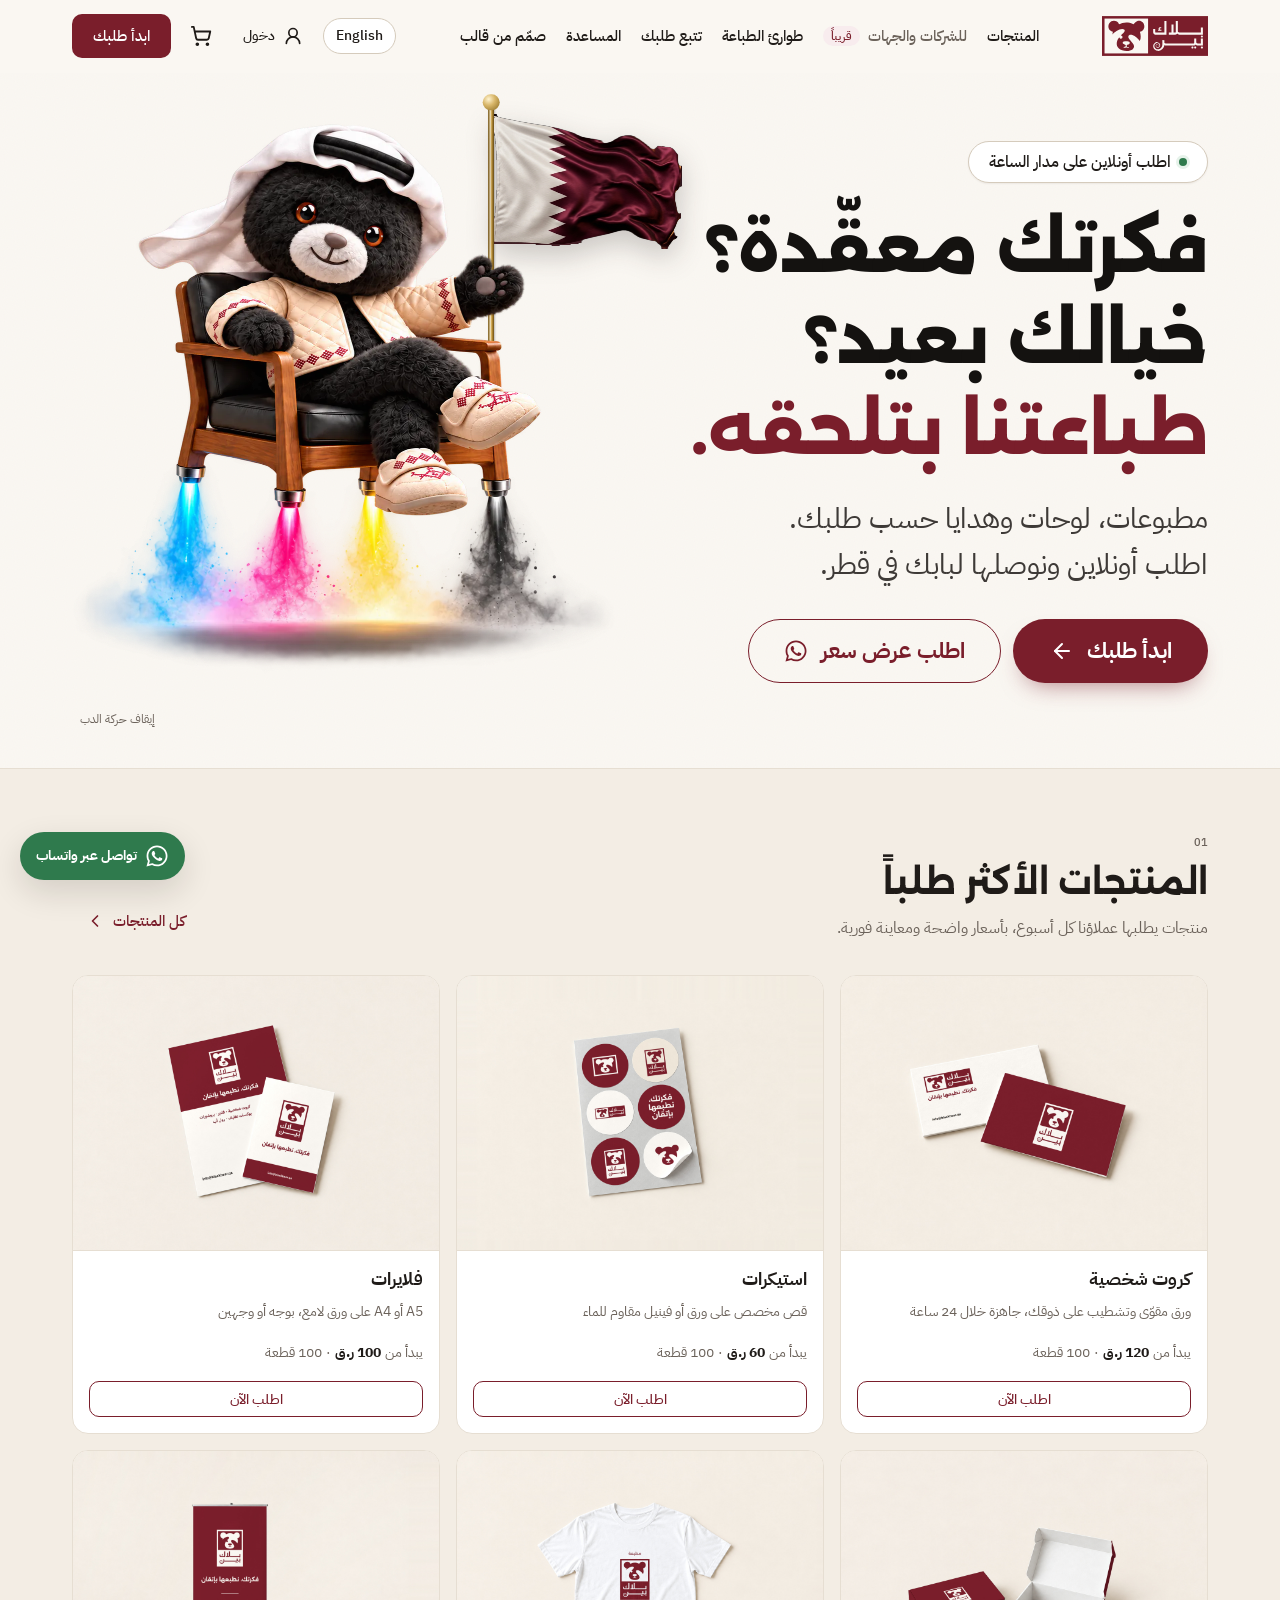
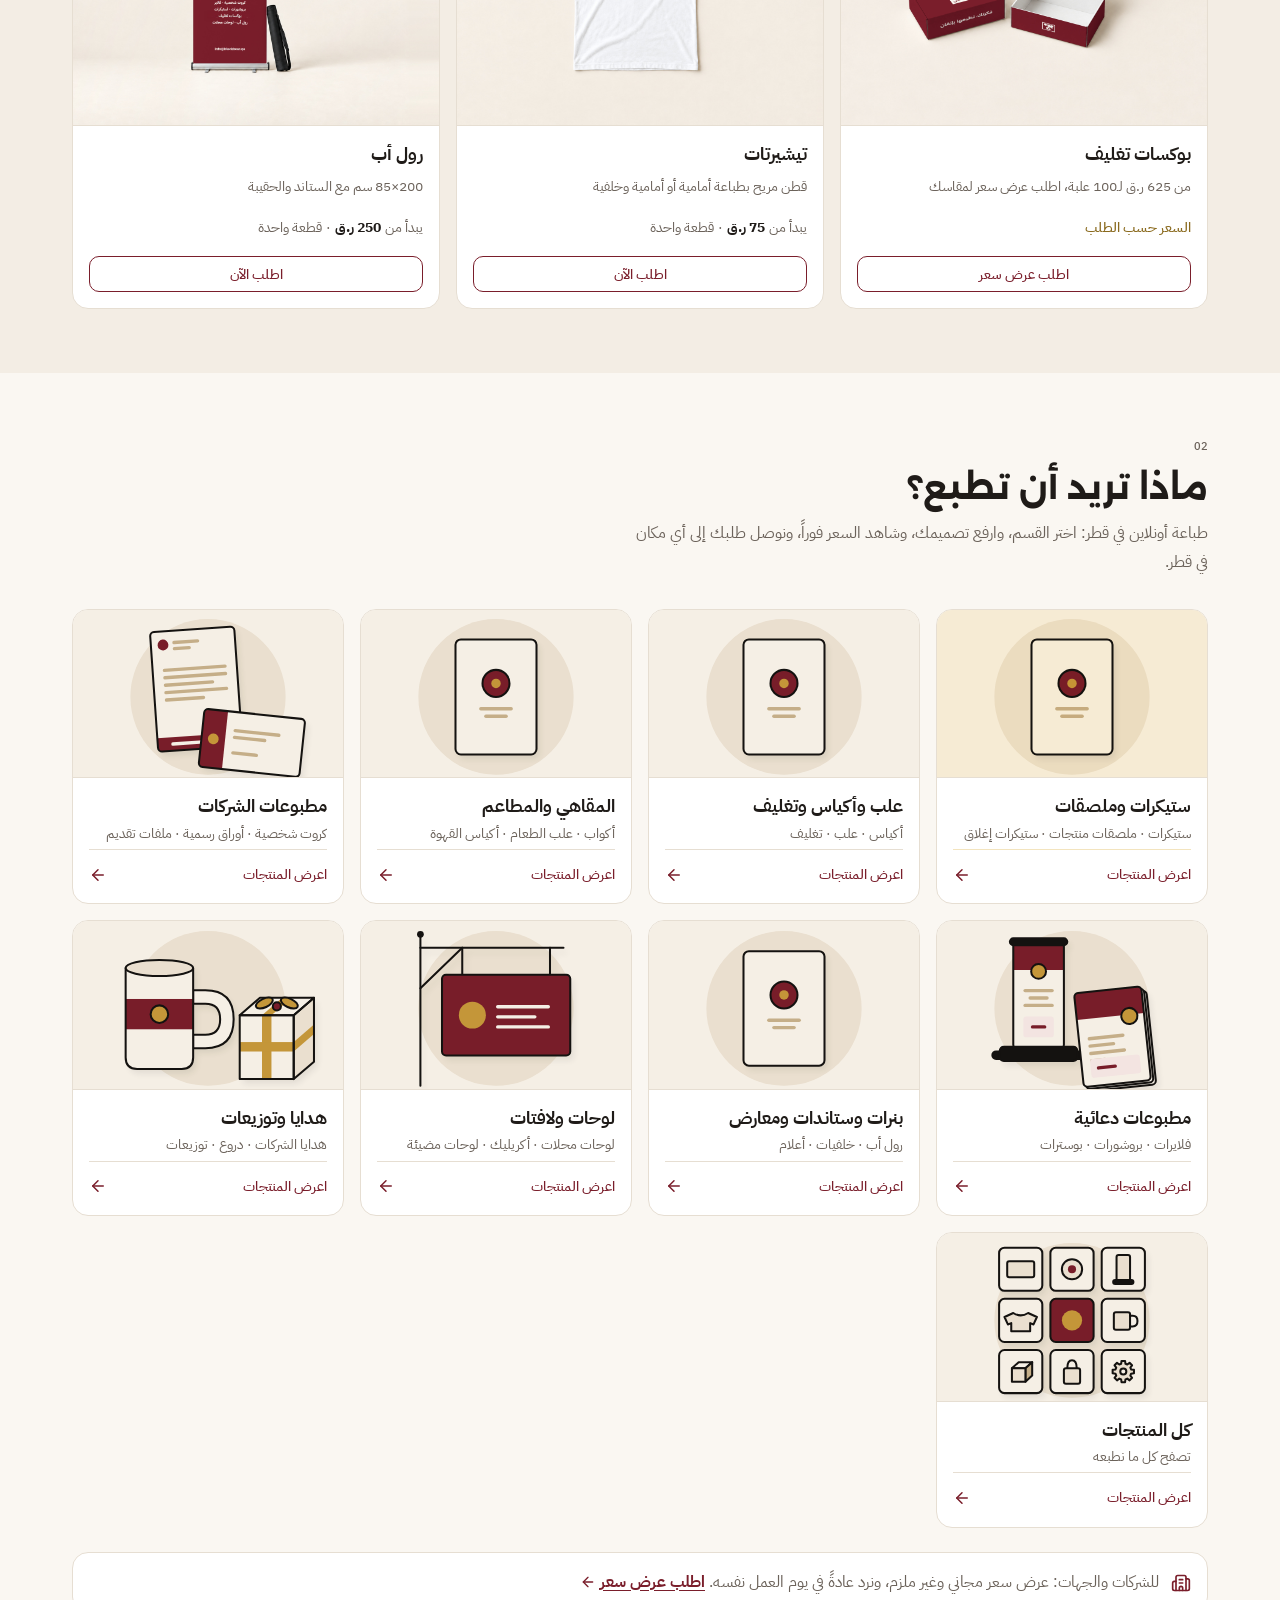
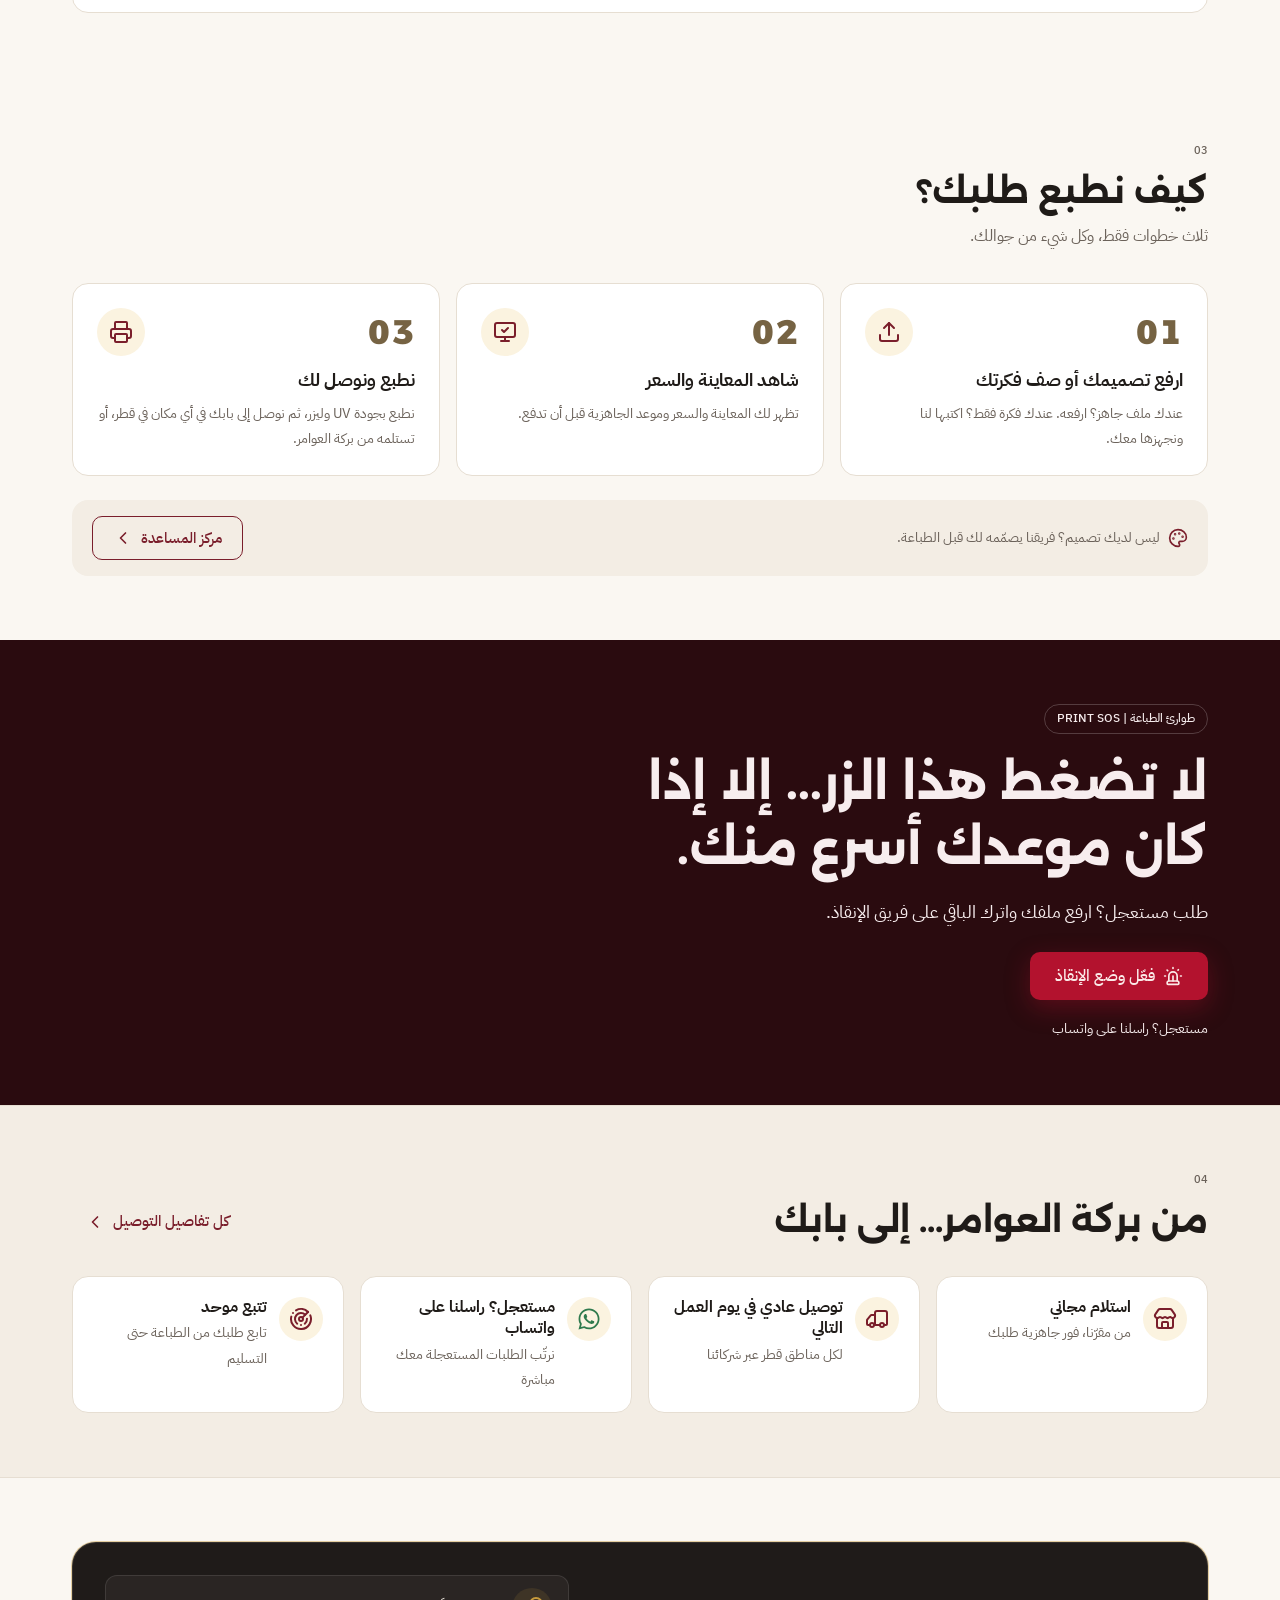
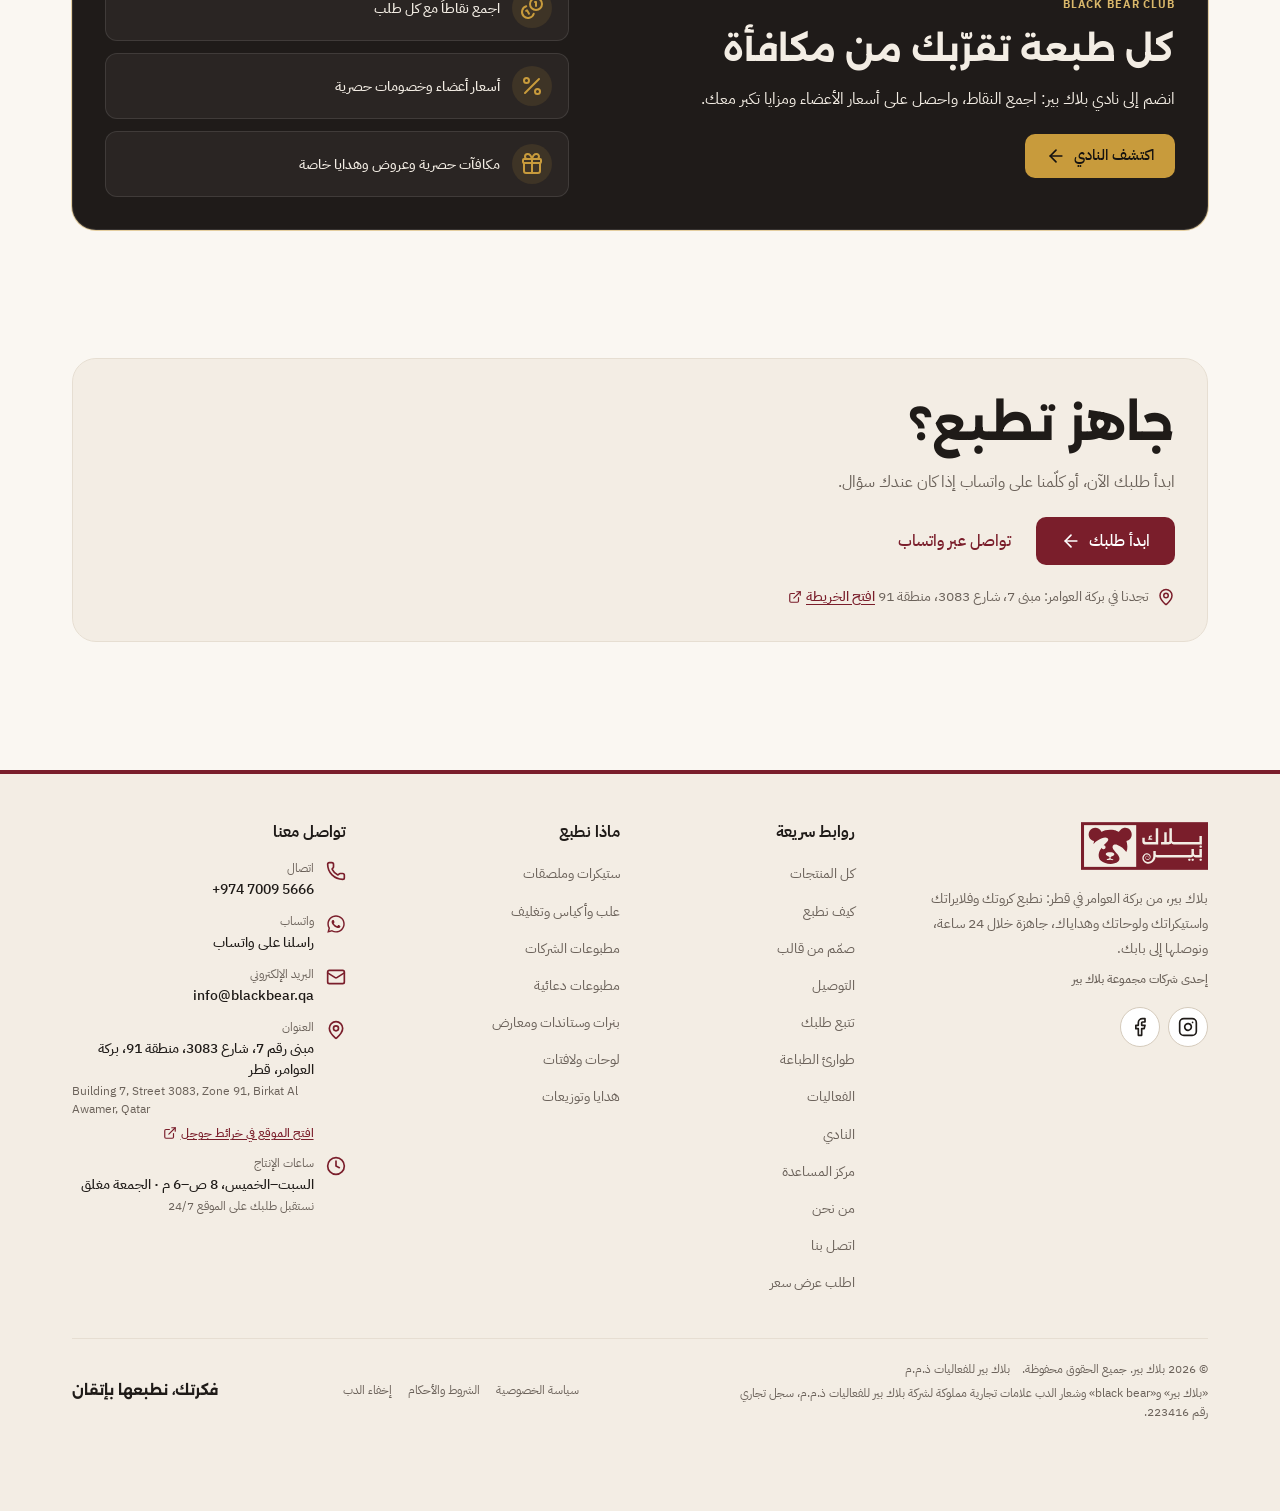
==== commit 825bc5ab: "Bear holds the generated satin flag photo; pole runs behind the palm Co-Authored-By: Claude Opus 5.5" ====
--- a/bear/index.html
+++ b/bear/index.html
@@ -133,127 +133,126 @@
   setTimeout(function () { launch(W * 0.7, H * 0.22); launch(W * 0.35, H * 0.16); start(); }, 400);
 })();
 </script><script>
-/* National Day: the hero bear holds the Qatar flag (official drawing, 11:28, nine points) as lit
-   satin in WebGL. The flag waves for about five seconds after the page opens, then settles; it
-   waves again when the bear is hovered or tapped and while the page scrolls (WCAG 2.2.2: no motion
-   runs longer than five seconds on its own). Under reduced motion it stays still. */
+/* National Day: the hero bear holds the Qatar flag. The flag is the generated satin-flag photo,
+   cut out; its gold pole runs up behind the bear's raised palm, so the paw holds it. The cloth
+   waves in WebGL for about four seconds after the page opens, then settles; it waves again on
+   hover, tap or scroll (no motion runs longer than five seconds on its own). Still under reduced
+   motion; without WebGL the photo shows as is. */
 (function () {
   'use strict';
   var fig = document.querySelector('section[class*="Hero-module"] [data-bear-figure]');
-  var img = fig && fig.querySelector('img');
-  if (!fig || !img) return;
-  /* Positions are in the 680 x 692 bear artwork's pixels. */
-  var ART_W = 680, ART_H = 692, POLE_X = 549, POLE_TOP = -4, POLE_BOTTOM = 262;
-  var FLAG_L = 236, BOX = { x: 538, y: -40, w: 340, h: 240 };
+  if (!fig || !fig.querySelector('img')) return;
+  /* positions in the 680 x 692 bear artwork's pixels */
+  var ART_W = 680, ART_H = 692;
+  var POLE_X = 524, POLE_TOP = -18, POLE_BOTTOM = 268;
+  var FLAG_W = 236, FLAG_TOP = -8;               /* the cloth hangs from just under the finial */
+  var IMG_W = 600, IMG_H = 415;
   var reduce = window.matchMedia('(prefers-reduced-motion: reduce)').matches;
+  var pct = function (v, of) { return (v / of * 100) + '%'; };
 
   var pole = document.createElement('span');
   pole.className = 'nd-bear-pole';
   pole.setAttribute('aria-hidden', 'true');
-  pole.style.left = ((POLE_X - 4) / ART_W * 100) + '%';
-  pole.style.top = (POLE_TOP / ART_H * 100) + '%';
-  pole.style.height = ((POLE_BOTTOM - POLE_TOP) / ART_H * 100) + '%';
-  pole.style.width = (8 / ART_W * 100) + '%';
+  pole.style.left = pct(POLE_X - 4, ART_W);
+  pole.style.top = pct(POLE_TOP, ART_H);
+  pole.style.height = pct(POLE_BOTTOM - POLE_TOP, ART_H);
+  pole.style.width = pct(8, ART_W);
   fig.appendChild(pole);
 
+  var wrap = document.createElement('span');
+  wrap.className = 'nd-bear-flag';
+  wrap.setAttribute('aria-hidden', 'true');
+  wrap.style.left = pct(POLE_X + 3, ART_W);
+  wrap.style.top = pct(FLAG_TOP, ART_H);
+  wrap.style.width = pct(FLAG_W, ART_W);
+  var still = new Image();
+  still.src = 'img/flag-cut.png'; still.alt = '';
+  wrap.appendChild(still);
+  fig.appendChild(wrap);
+  fig.classList.add('nd-has-flag');
+
+  /* keep the fly end on screen: narrow screens get a smaller flag */
+  function fit() {
+    wrap.style.width = pct(FLAG_W, ART_W);
+    var r = wrap.getBoundingClientRect(), room = document.documentElement.clientWidth - 8 - r.left;
+    if (r.width > room && room > 40) wrap.style.width = (room / fig.getBoundingClientRect().width * 100) + '%';
+  }
+  fit();
+  window.addEventListener('resize', fit);
+  if (reduce) return;
+
   var cv = document.createElement('canvas');
-  cv.className = 'nd-bear-flag';
-  cv.setAttribute('aria-hidden', 'true');
-  cv.style.left = (BOX.x / ART_W * 100) + '%';
-  cv.style.top = (BOX.y / ART_H * 100) + '%';
-  cv.style.width = (BOX.w / ART_W * 100) + '%';
-  cv.style.height = (BOX.h / ART_H * 100) + '%';
-  fig.appendChild(cv);
-  fig.classList.add('nd-has-flag');
-
-  var gl = cv.getContext('webgl', { antialias: true, alpha: true, premultipliedAlpha: true });
-  if (!gl) { cv.remove(); pole.remove(); return; }
-  var VS =
-    'attribute vec2 a;uniform float t,amp;uniform vec2 res,org,sz;varying vec2 vUv;varying vec3 vN;' +
-    'vec3 P(vec2 q){float u=q.x,v=q.y;float k=pow(u,1.05)*amp;' +
-    'float ph=u*6.4-t*3.0+v*1.1;float ph2=u*12.5-t*3.7-v*1.9;' +
-    'float z=k*sz.y*(.48*sin(ph)+.15*sin(ph2))+pow(u,1.05)*sz.y*.10*sin(u*5.+1.);' +
-    'float dy=k*sz.y*(.17*sin(ph*.8+.9)+.06*sin(ph2*.7))+u*u*sz.y*(.10-.05*amp);' +
-    'float dx=-k*sz.x*.045*(.5-.5*cos(ph));' +
-    'return vec3(org.x+u*sz.x+dx+z*.16,org.y+v*sz.y+dy-z*.08,z);}' +
-    'void main(){vec3 p=P(a);vec3 du=P(a+vec2(.004,0.))-p;vec3 dv=P(a+vec2(0.,.004))-p;' +
-    'vec3 n=normalize(cross(du,dv));if(n.z<0.)n=-n;vN=n;vUv=a;' +
-    'gl_Position=vec4(p.x/res.x*2.-1.,1.-p.y/res.y*2.,0.,1.);}';
+  var gl = cv.getContext('webgl', { alpha: true, premultipliedAlpha: false, antialias: false });
+  if (!gl) return;
+  var VS = 'attribute vec2 p;varying vec2 uv;void main(){uv=vec2(p.x*.5+.5,.5-p.y*.5);gl_Position=vec4(p,0.,1.);}';
   var FS =
-    'precision mediump float;varying vec2 vUv;varying vec3 vN;' +
-    'void main(){float tri=1.-abs(fract(vUv.y*9.)*2.-1.);float e=.300+.085*tri;' +
-    'float m=smoothstep(e-.003,e+.003,vUv.x);' +
-    'vec3 base=mix(vec3(.96,.95,.92),vec3(.56,.085,.225),m);' +
-    'vec3 N=normalize(vN);vec3 L=normalize(vec3(.35,-.35,.87));' +
-    'float d=max(dot(N,L),0.);vec3 H=normalize(L+vec3(0.,0.,1.));float sp=pow(max(dot(N,H),0.),48.);' +
-    'vec3 c=base*(.42+.56*d)+sp*mix(vec3(.16),vec3(.20,.12,.10),m);' +
-    'float rim=pow(1.-clamp(N.z,0.,1.),3.);c+=rim*vec3(.55,.38,.14)*.3;' +
-    'gl_FragColor=vec4(c,1.);}';
+    'precision mediump float;varying vec2 uv;uniform sampler2D tex;uniform float t,amp;uniform vec2 pad;' +
+    'void main(){vec2 q=(uv-pad)/(1.-2.*pad);float k=smoothstep(0.,1.,clamp(q.x,0.,1.))*amp;' +
+    'float ph=q.x*11.-t*3.1+q.y*2.;float ph2=q.x*19.-t*4.2-q.y*3.;' +
+    'vec2 o=vec2(.006*cos(ph),.035*sin(ph)+.012*sin(ph2))*k;' +
+    'vec2 s=q-o;vec4 c=(s.x<0.||s.x>1.||s.y<0.||s.y>1.)?vec4(0.):texture2D(tex,s);' +
+    'c.rgb*=1.+.14*k*cos(ph-.6);gl_FragColor=c;}';
   function sh(type, src) { var x = gl.createShader(type); gl.shaderSource(x, src); gl.compileShader(x); return x; }
   var pr = gl.createProgram();
   gl.attachShader(pr, sh(gl.VERTEX_SHADER, VS));
   gl.attachShader(pr, sh(gl.FRAGMENT_SHADER, FS));
   gl.linkProgram(pr);
-  if (!gl.getProgramParameter(pr, gl.LINK_STATUS)) { cv.remove(); pole.remove(); return; }
+  if (!gl.getProgramParameter(pr, gl.LINK_STATUS)) return;
   gl.useProgram(pr);
-  var NU = 70, NV = 26, verts = [], idx = [], i, j;
-  for (j = 0; j <= NV; j++) for (i = 0; i <= NU; i++) verts.push(i / NU, j / NV);
-  for (j = 0; j < NV; j++) for (i = 0; i < NU; i++) {
-    var p0 = j * (NU + 1) + i, p1 = p0 + 1, p2 = p0 + NU + 1, p3 = p2 + 1;
-    idx.push(p0, p2, p1, p1, p2, p3);
-  }
   gl.bindBuffer(gl.ARRAY_BUFFER, gl.createBuffer());
-  gl.bufferData(gl.ARRAY_BUFFER, new Float32Array(verts), gl.STATIC_DRAW);
-  gl.bindBuffer(gl.ELEMENT_ARRAY_BUFFER, gl.createBuffer());
-  gl.bufferData(gl.ELEMENT_ARRAY_BUFFER, new Uint16Array(idx), gl.STATIC_DRAW);
-  var loc = gl.getAttribLocation(pr, 'a');
+  gl.bufferData(gl.ARRAY_BUFFER, new Float32Array([-1, -1, 1, -1, -1, 1, 1, 1]), gl.STATIC_DRAW);
+  var loc = gl.getAttribLocation(pr, 'p');
   gl.enableVertexAttribArray(loc);
   gl.vertexAttribPointer(loc, 2, gl.FLOAT, false, 0, 0);
   var U = {};
-  ['t', 'amp', 'res', 'org', 'sz'].forEach(function (n) { U[n] = gl.getUniformLocation(pr, n); });
-
+  ['t', 'amp', 'pad'].forEach(function (n) { U[n] = gl.getUniformLocation(pr, n); });
+  gl.uniform2f(U.pad, 0, 0.06);
+  gl.enable(gl.BLEND);
+  gl.blendFunc(gl.SRC_ALPHA, gl.ONE_MINUS_SRC_ALPHA);
+
+  var t = 0.6, amp = 0, until = 0, raf = 0, last = 0, ready = false;
   function size() {
-    var r = cv.getBoundingClientRect(), k = Math.min(2, window.devicePixelRatio || 1);
-    if (!r.width) return;
-    cv.width = Math.round(r.width * k); cv.height = Math.round(r.height * k);
+    var r = wrap.getBoundingClientRect(), k = Math.min(2, window.devicePixelRatio || 1);
+    cv.width = Math.max(1, Math.round(r.width * k));
+    cv.height = Math.max(1, Math.round(r.width * IMG_H / IMG_W / 0.88 * k));
     gl.viewport(0, 0, cv.width, cv.height);
-    var s = r.width / BOX.w;
-    /* keep the fly end on screen: a narrow screen gets a shorter flag */
-    var poleLeft = r.left + (POLE_X + 3 - BOX.x) * s;
-    var room = (document.documentElement.clientWidth - 10 - poleLeft) / s / 1.12;
-    var L = Math.max(120, Math.min(FLAG_L, room));
-    gl.uniform2f(U.res, r.width, r.height);
-    gl.uniform2f(U.org, (POLE_X + 3 - BOX.x) * s, (POLE_TOP + 10 - BOX.y) * s);
-    gl.uniform2f(U.sz, L * s, L * 11 / 28 * s);
-  }
-
-  var t = 0.8, amp = reduce ? 0.12 : 1, until = 0, raf = 0, last = 0;
+  }
   function draw() {
+    if (!ready) return;
     gl.clearColor(0, 0, 0, 0); gl.clear(gl.COLOR_BUFFER_BIT);
     gl.uniform1f(U.t, t); gl.uniform1f(U.amp, amp);
-    gl.drawElements(gl.TRIANGLES, idx.length, gl.UNSIGNED_SHORT, 0);
+    gl.drawArrays(gl.TRIANGLE_STRIP, 0, 4);
   }
   function frame(now) {
     raf = 0;
     var dt = last ? Math.min(0.05, (now - last) / 1000) : 0; last = now;
-    var target = now < until ? 1 : 0.12;
-    amp += (target - amp) * Math.min(1, dt * (target > amp ? 4 : 1.2));
-    t += dt * (0.35 + 0.65 * amp);
+    var target = now < until ? 1 : 0;
+    amp += (target - amp) * Math.min(1, dt * (target > amp ? 3.5 : 1.4));
+    t += dt;
     draw();
-    if (now < until || amp > 0.13) raf = requestAnimationFrame(frame); else last = 0;
-  }
-  function wave(ms) {
-    if (reduce) return;
-    until = Math.max(until, performance.now() + ms);
-    if (!raf) raf = requestAnimationFrame(frame);
-  }
-  size(); draw();
+    if (now < until || amp > 0.01) raf = requestAnimationFrame(frame); else { last = 0; amp = 0; draw(); }
+  }
+  function wave(ms) { until = Math.max(until, performance.now() + ms); if (!raf) raf = requestAnimationFrame(frame); }
+
+  var im = new Image();
+  im.onload = function () {
+    var tex = gl.createTexture();
+    gl.bindTexture(gl.TEXTURE_2D, tex);
+    gl.texParameteri(gl.TEXTURE_2D, gl.TEXTURE_WRAP_S, gl.CLAMP_TO_EDGE);
+    gl.texParameteri(gl.TEXTURE_2D, gl.TEXTURE_WRAP_T, gl.CLAMP_TO_EDGE);
+    gl.texParameteri(gl.TEXTURE_2D, gl.TEXTURE_MIN_FILTER, gl.LINEAR);
+    gl.texParameteri(gl.TEXTURE_2D, gl.TEXTURE_MAG_FILTER, gl.LINEAR);
+    gl.texImage2D(gl.TEXTURE_2D, 0, gl.RGBA, gl.RGBA, gl.UNSIGNED_BYTE, im);
+    ready = true;
+    wrap.appendChild(cv);
+    wrap.classList.add('is-gl');
+    size(); draw();
+    wave(4200);
+  };
+  im.src = still.src;
   window.addEventListener('resize', function () { size(); draw(); });
-  if (!reduce) {
-    wave(4200);
-    fig.addEventListener('pointerenter', function () { wave(3000); });
-    fig.addEventListener('click', function () { wave(3000); });
-    window.addEventListener('scroll', function () { if (window.scrollY < window.innerHeight) wave(900); }, { passive: true });
-  }
+  fig.addEventListener('pointerenter', function () { wave(3000); });
+  fig.addEventListener('click', function () { wave(3000); });
+  window.addEventListener('scroll', function () { if (window.scrollY < window.innerHeight) wave(900); }, { passive: true });
 })();
 </script></body></html>
--- a/bear/site.css
+++ b/bear/site.css
@@ -1237,6 +1237,9 @@
 /* National Day: the flag in the bear's raised paw */
 [data-bear-figure].nd-has-flag{overflow:visible}
 [data-bear-figure].nd-has-flag img{position:relative;z-index:2}
-.nd-bear-pole{position:absolute;z-index:1;border-radius:99px;background:linear-gradient(90deg,#7a5a1a 0%,#f3e4be 45%,#c89b3c 62%,#6e5016 100%);pointer-events:none}
+.nd-bear-pole{position:absolute;z-index:1;box-shadow:1px 0 2px rgba(0,0,0,.25);border-radius:99px;background:linear-gradient(90deg,#7a5a1a 0%,#f3e4be 45%,#c89b3c 62%,#6e5016 100%);pointer-events:none}
 .nd-bear-pole::before{content:"";position:absolute;left:50%;top:0;width:260%;aspect-ratio:1;transform:translate(-50%,-70%);border-radius:50%;background:radial-gradient(circle at 35% 30%,#fff3cf 0,#d9b76a 40%,#8a6a1e 100%)}
-.nd-bear-flag{position:absolute;z-index:3;pointer-events:none}
+.nd-bear-flag{position:absolute;z-index:3;pointer-events:none;display:block}
+.nd-bear-flag img{display:block;width:100%;height:auto;filter:drop-shadow(0 10px 14px rgba(28,20,16,.22))}
+.nd-bear-flag canvas{position:absolute;left:0;top:-6.8%;width:100%;height:auto;aspect-ratio:600/(415/.88);filter:drop-shadow(0 10px 14px rgba(28,20,16,.22))}
+.nd-bear-flag.is-gl img{visibility:hidden}
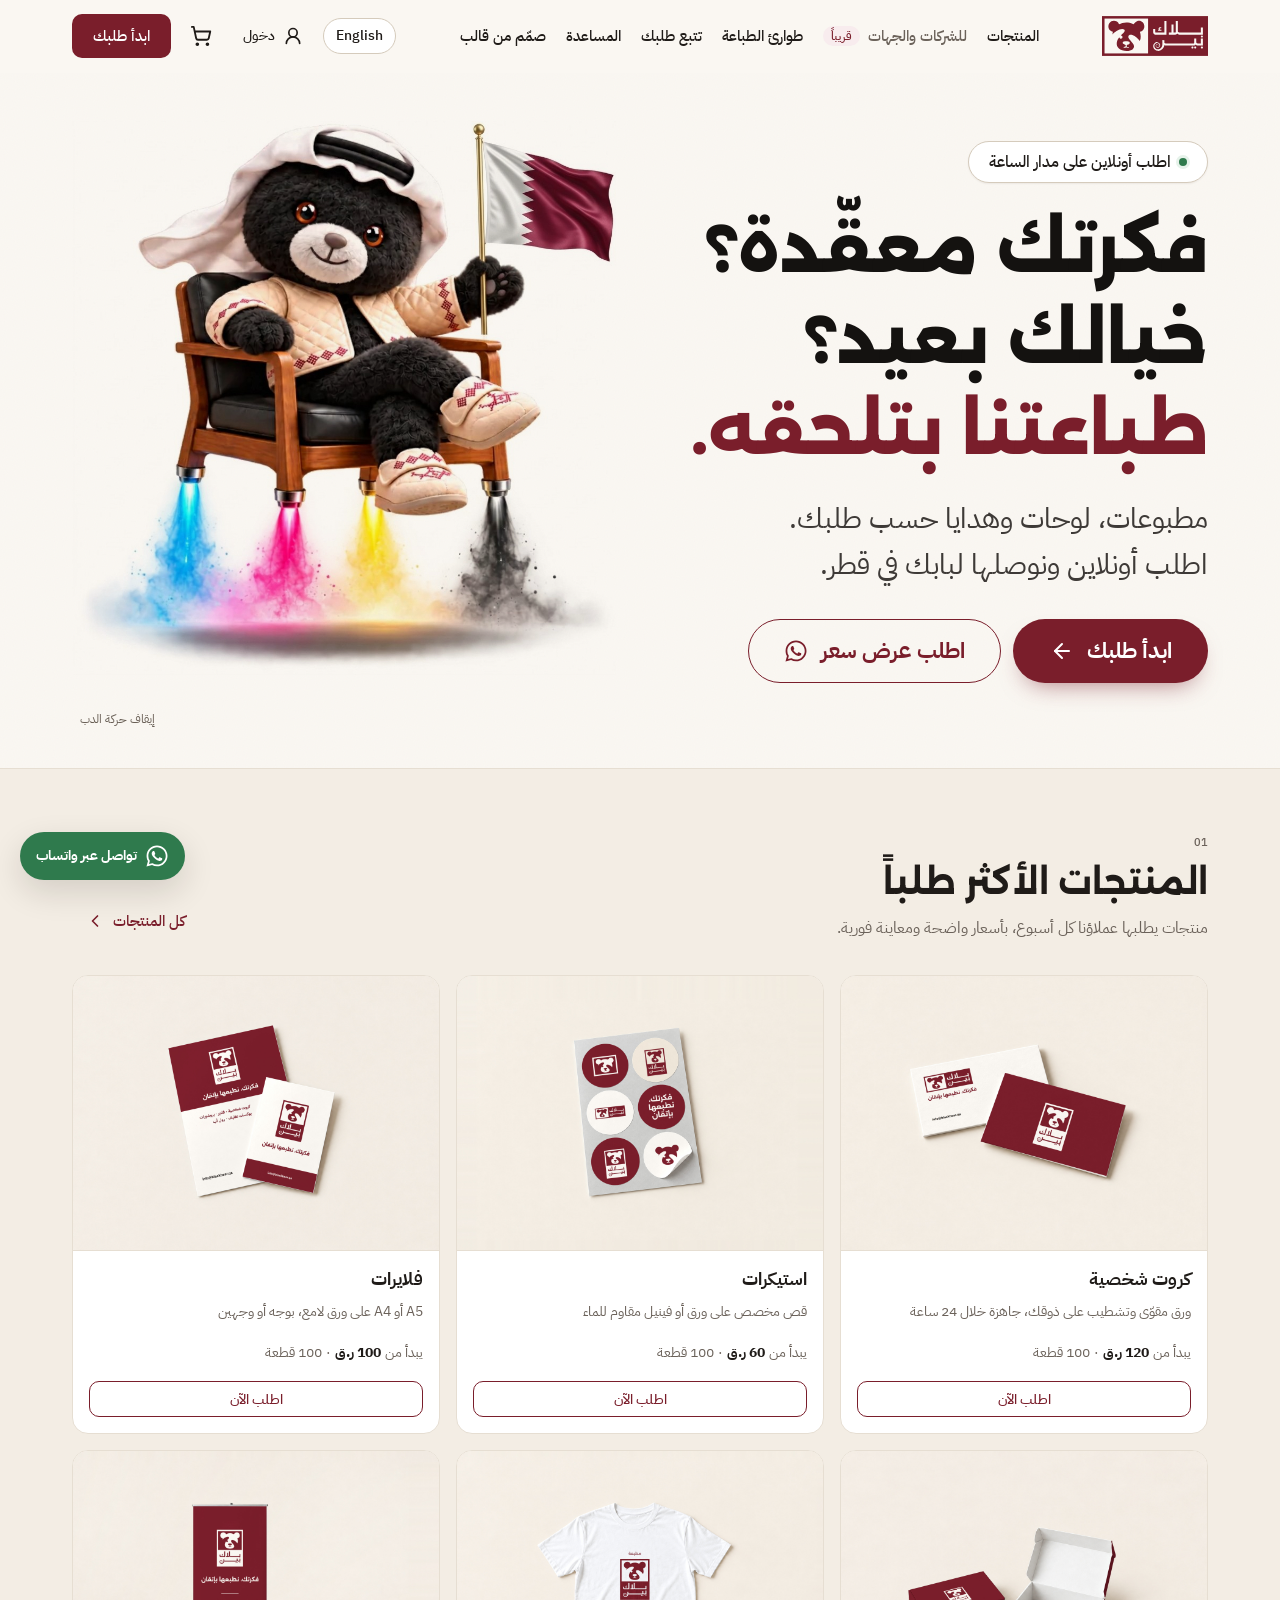
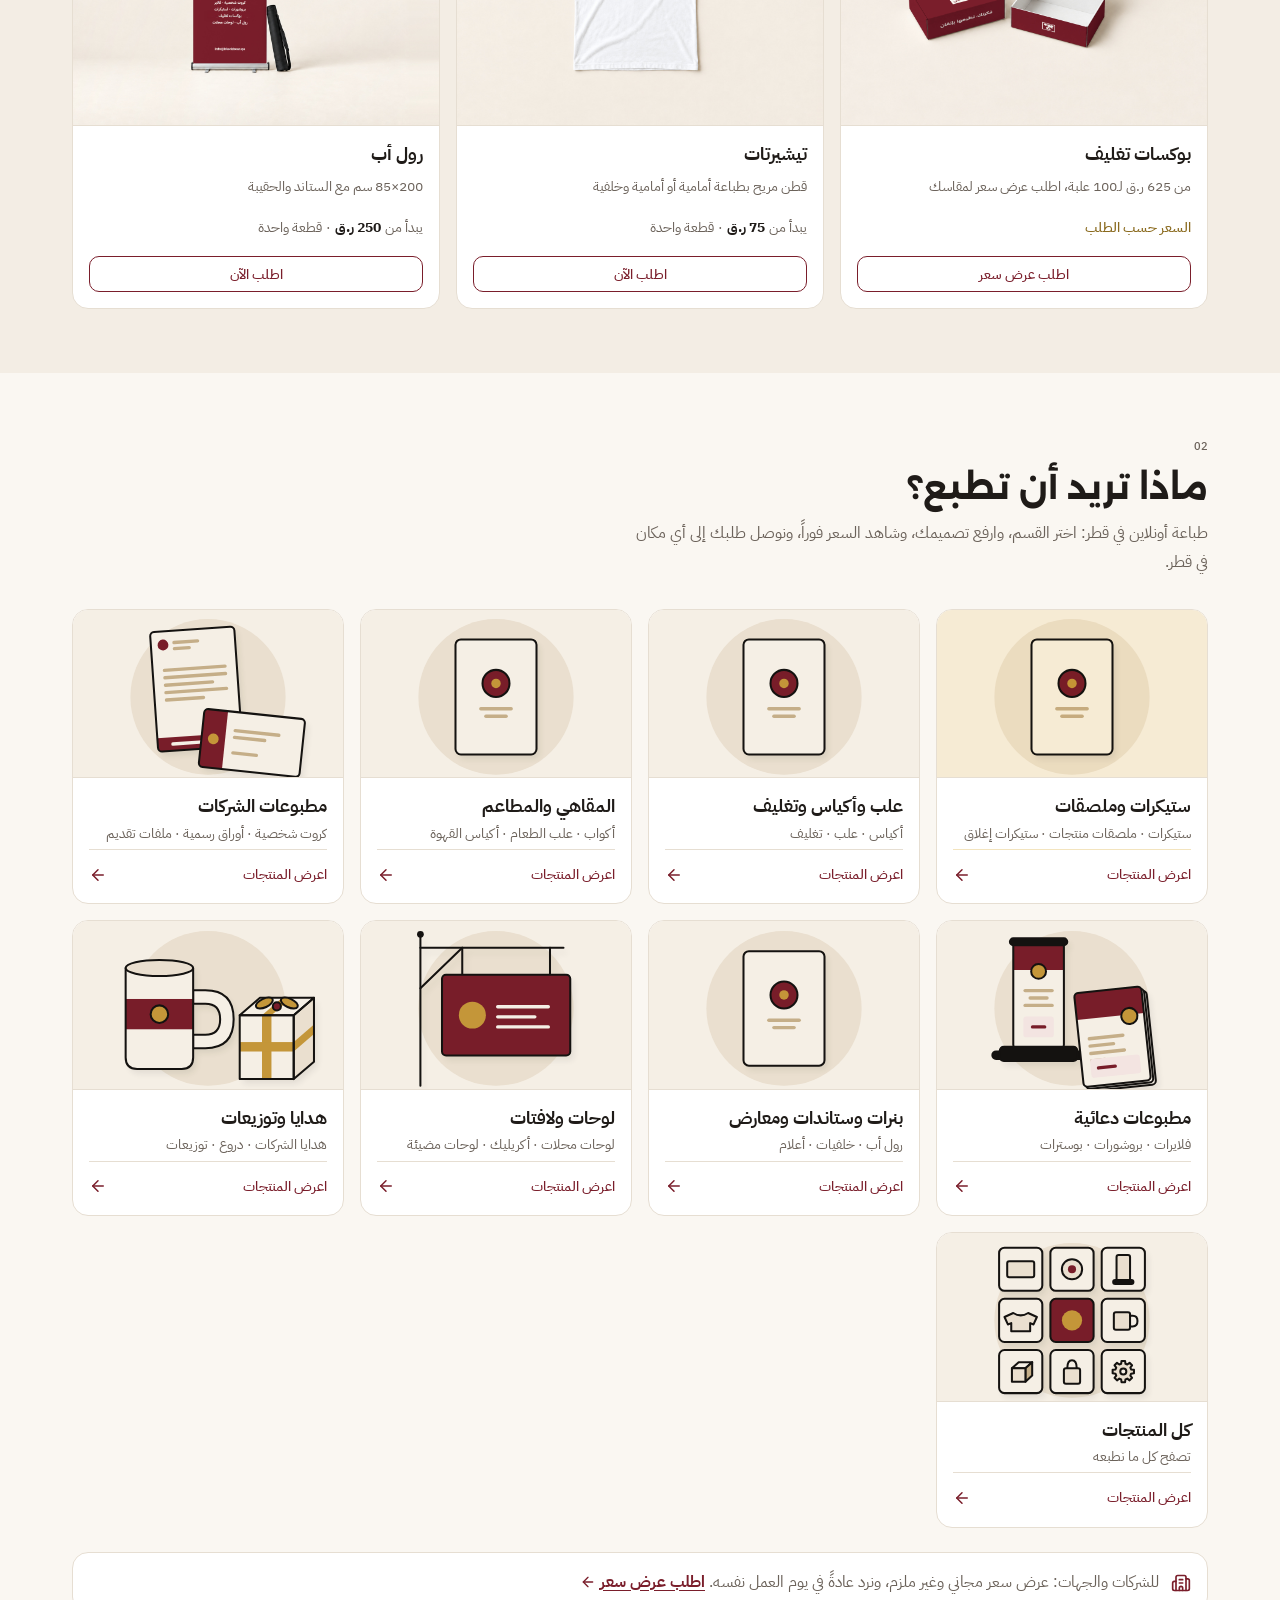
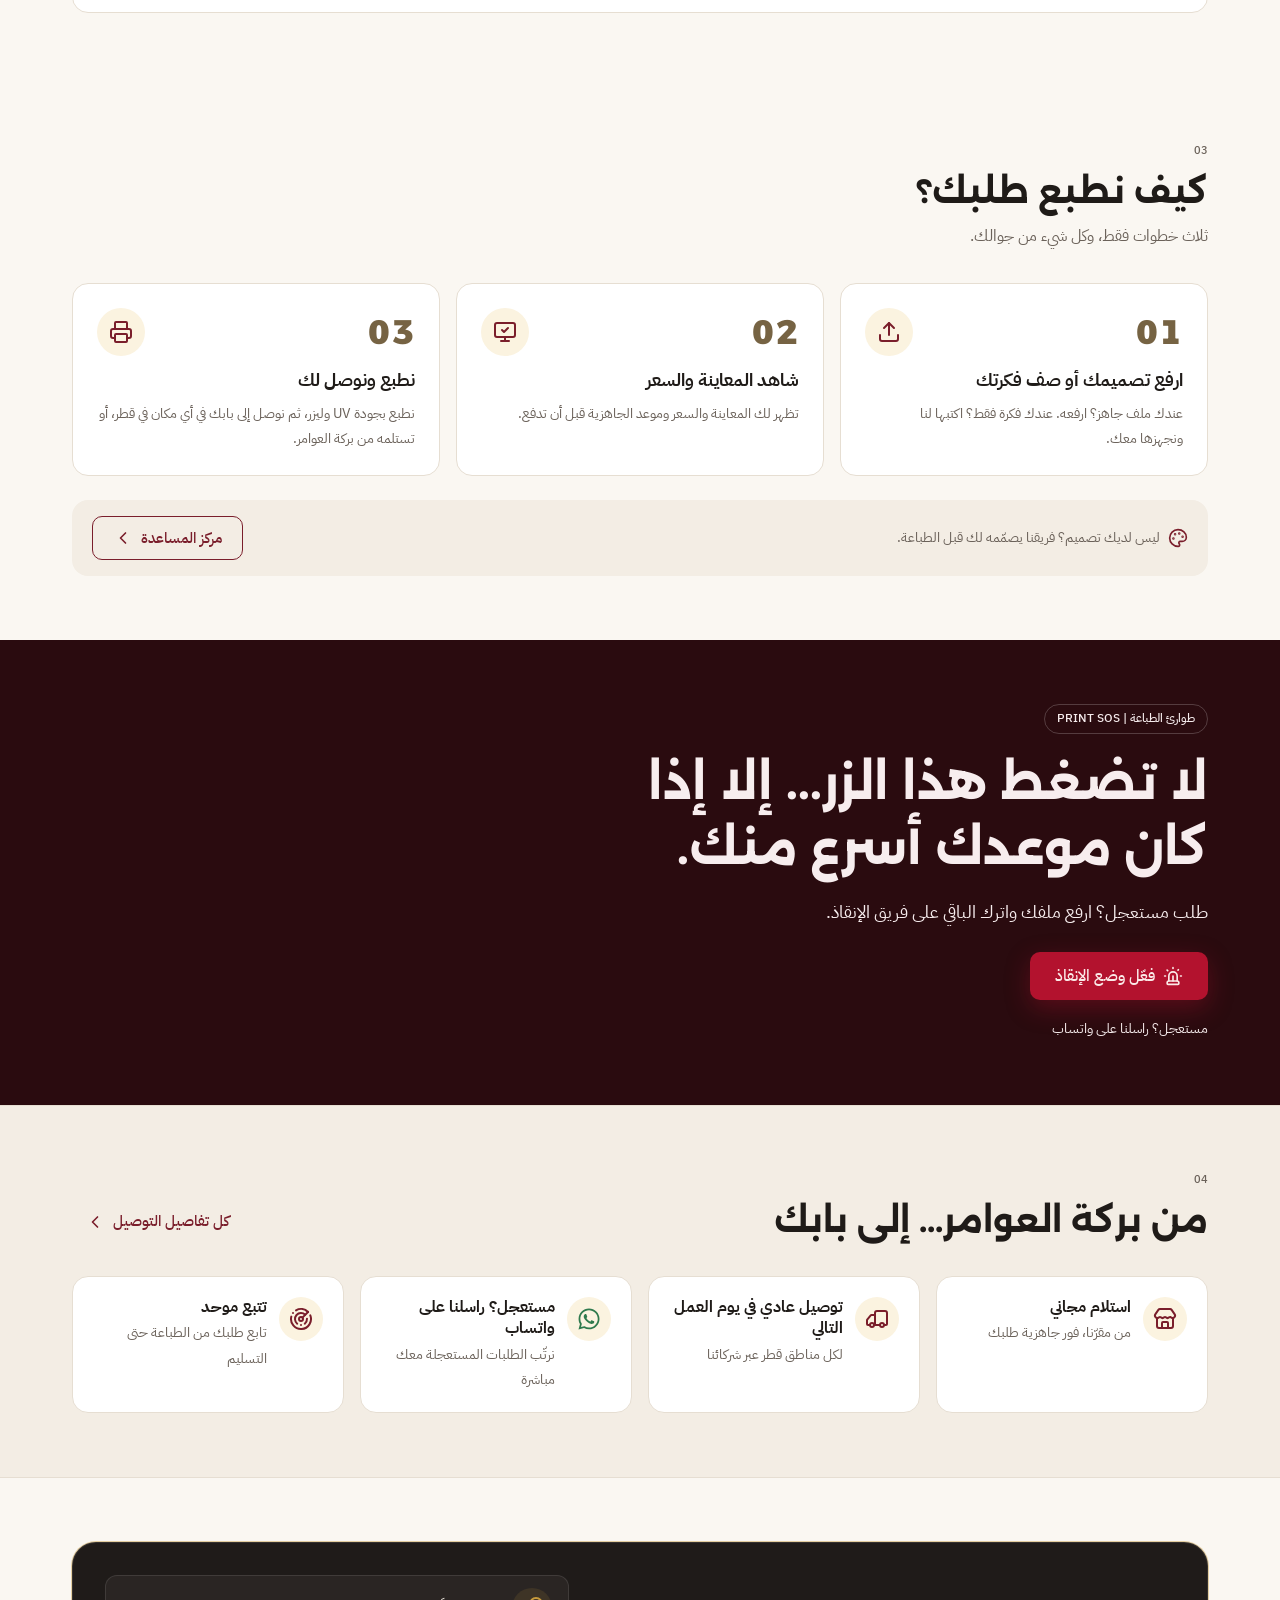
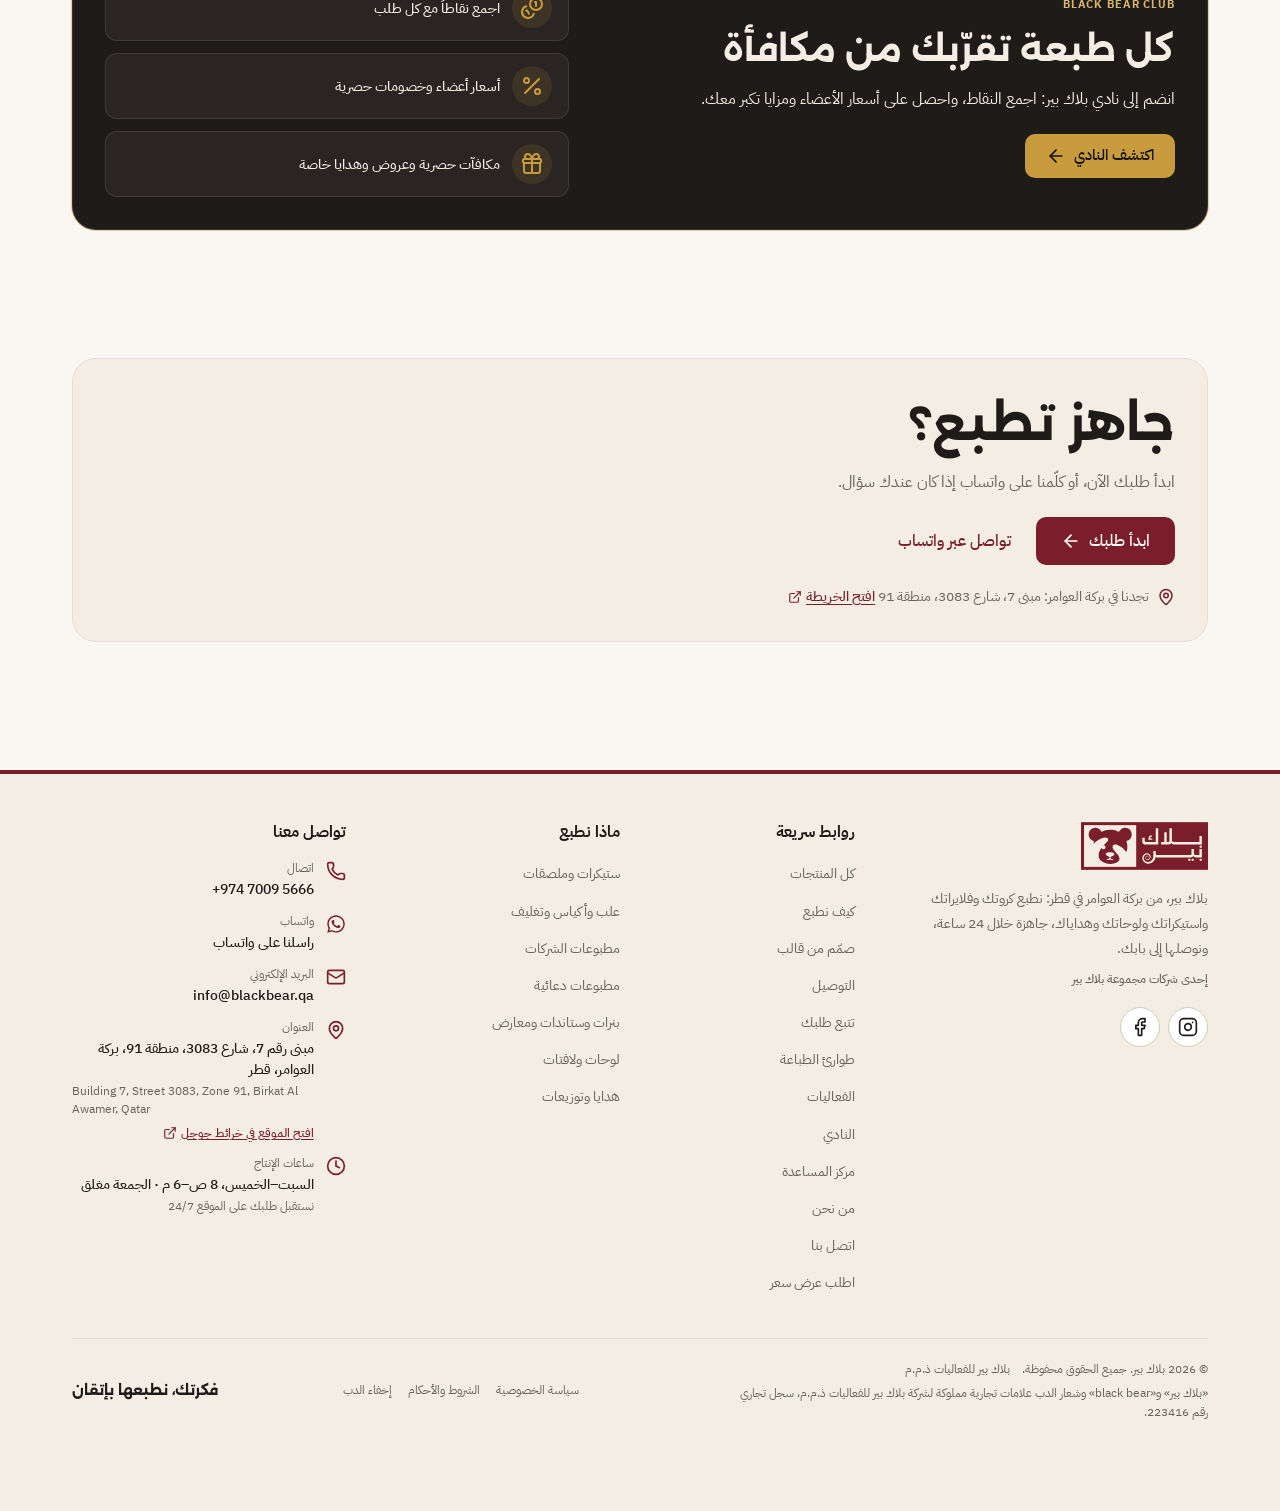
==== commit d4aaea09: "Bear page: generated bear holding the Qatar flag replaces the hero bear Co-Authored-By: Claude Opus " ====
--- a/bear/index.html
+++ b/bear/index.html
@@ -1,6 +1,6 @@
 <!DOCTYPE html>
 
-<html dir="rtl" lang="ar"><head><meta charset="utf-8"/><meta content="width=device-width, initial-scale=1" name="viewport"/><title>بلاك بير | طباعة في قطر: كروت شخصية، ستيكرات، بنرات وهدايا</title><meta content="بلاك بير — طباعة كروت شخصية وفلايرات واستيكرات وبنرات ولوحات وهدايا في قطر. ارفع تصميمك وشاهد المعاينة والسعر فوراً، ومنتجات كثيرة تجهز خلال 24 ساعة مع التوصيل لكل قطر." name="description"/><link href="https://blackbear.qa/icon.svg" rel="icon" type="image/svg+xml"/><link href="site.css" rel="stylesheet"/></head><body><div hidden=""><!--$--><!--/$--></div><a class="skip-link" href="#main">انتقل إلى المحتوى</a><svg aria-hidden="true" data-logo-sprite="" focusable="false" height="0" style="position:absolute;inline-size:0;block-size:0;overflow:hidden" width="0" xmlns="http://www.w3.org/2000/svg"><defs><g><rect height="74.217" id="bbph-ar-p0" width="197.083" x="0" y="0"></rect><rect height="64.777" id="bbph-ar-p1" width="80.926" x="4.72" y="4.72"></rect><g id="bbph-ar-p2" transform="translate(0.001 -0.006) scale(1.00000)"><path d="M51.516 48.992C52.703 51.736 48.191 52.624 46.661 53.785C45.914 54.348 45.535 55.069 45.879 56.01C46.424 57.488 49.133 56.925 49.995 57.919C50.294 58.262 50.276 58.79 49.845 59.001C49.133 59.352 46.635 58.508 45.641 58.447C43.935 58.332 42.783 58.895 41.244 59.018C40.681 59.062 39.722 59.071 39.951 58.227C40.32 56.899 43.882 57.602 44.26 55.852C44.419 55.078 44.234 54.454 43.636 53.944C42.097 52.624 37.866 51.965 38.482 49.265C38.922 47.321 42.536 46.996 44.111 46.934C46.063 46.855 50.61 46.881 51.516 48.992M65.095 9.485C61.63 10.567 59.194 14.938 58.781 15.061C58.402 15.167 52.765 12.722 51.287 12.423C46.749 11.482 42.237 11.552 37.77 12.836C36.723 13.144 32.088 15.387 31.657 15.07C28.649 7.629 17.849 6.741 13.548 13.584C9.643 19.802 12.854 28.078 20.171 29.406L19.362 34.304C22.475 29.458 36.002 20.831 41.191 24.964C45.404 28.324 36.714 33.601 34.911 36.151C39.212 35.791 39.3 42.818 34.515 42.07C33.152 41.859 32.387 40.813 32.229 39.652C27.101 44.999 25.184 54.542 30.998 60.082C36.855 65.667 50.936 66.854 57.197 61.692C66.406 54.093 48.579 44.973 48.948 38.658C49.194 34.524 53.477 34.533 56.512 35.413C61.903 36.978 67.268 41.991 70.302 46.573C72.984 41.349 72.026 34.85 70.504 29.406C84.655 26.319 79.211 5.061 65.095 9.485"></path></g><g id="bbph-ar-p3" transform="translate(82.855 -86.655) scale(1.29493)"><path d="M21.366 86.53L20.5 86.53C19.951 86.53 19.55 86.409 19.298 86.166C19.046 85.923 18.92 85.669 18.92 85.403C18.92 85.064 19.014 84.817 19.202 84.661C19.389 84.505 19.621 84.427 19.896 84.427C20.079 84.427 20.26 84.444 20.438 84.475C20.617 84.508 20.784 84.542 20.94 84.579L21.174 83.136C20.715 83.008 20.253 82.943 19.786 82.943C18.915 82.943 18.272 83.152 17.855 83.569C17.438 83.986 17.23 84.469 17.23 85.018C17.23 85.33 17.296 85.612 17.429 85.865C17.561 86.116 17.697 86.339 17.834 86.53L16.57 86.53L16.57 88.042L21.366 88.042L21.366 86.53"></path><path d="M25.606 90.665L13.54 90.665C13.421 90.665 13.297 90.654 13.169 90.631C13.041 90.608 12.921 90.553 12.812 90.466C12.702 90.379 12.605 90.246 12.523 90.067C12.441 89.888 12.399 89.653 12.399 89.359L12.399 85.553L9.486 85.553L9.486 89.882C9.486 90.376 9.55 90.855 9.678 91.318C9.806 91.78 10.015 92.181 10.304 92.52C10.592 92.859 10.968 93.132 11.43 93.338C11.893 93.544 12.459 93.647 13.128 93.647L28.547 93.647L28.547 74.209L25.606 74.209L25.606 90.665"></path><path d="M78.189 93.647L80.885 93.647L80.885 83.45L77.957 83.45L77.957 90.665L74.618 90.665L74.439 90.665L47.154 90.665C46.302 90.665 45.718 90.445 45.402 90.005C45.086 89.565 44.928 89.002 44.928 88.315L44.928 74.209L41.973 74.209L41.973 89.346C41.973 89.749 41.916 90.069 41.801 90.308C41.687 90.546 41.432 90.665 41.039 90.665L38.716 90.665L38.716 79.006L35.803 79.006L35.803 90.665L31.969 90.665L31.969 93.647L41.162 93.647C41.813 93.647 42.42 93.505 42.983 93.221C43.547 92.937 43.975 92.506 44.268 91.929C44.534 92.36 44.902 92.754 45.374 93.111C45.846 93.468 46.426 93.647 47.113 93.647L73.753 93.647L73.849 93.647L74.053 93.647L78.038 93.647L78.189 93.647"></path><path d="M80.497 95.407C80.213 95.141 79.874 95.008 79.479 95.008C79.058 95.008 78.708 95.141 78.428 95.407C78.149 95.673 78.01 96 78.01 96.387C78.01 96.79 78.149 97.123 78.428 97.385C78.708 97.647 79.058 97.778 79.479 97.778C79.874 97.778 80.213 97.647 80.497 97.385C80.78 97.123 80.922 96.79 80.922 96.387C80.922 96 80.78 95.673 80.497 95.407"></path><path d="M80.497 111.11C80.213 110.844 79.874 110.711 79.479 110.711C79.058 110.711 78.708 110.844 78.428 111.11C78.149 111.376 78.01 111.703 78.01 112.09C78.01 112.493 78.149 112.826 78.428 113.088C78.708 113.35 79.058 113.481 79.479 113.481C79.874 113.481 80.213 113.35 80.497 113.088C80.78 112.826 80.922 112.493 80.922 112.09C80.922 111.703 80.78 111.376 80.497 111.11"></path><path d="M70.896 111.11C70.612 110.844 70.273 110.711 69.878 110.711C69.456 110.711 69.107 110.844 68.827 111.11C68.547 111.376 68.409 111.703 68.409 112.09C68.409 112.493 68.547 112.826 68.827 113.088C69.107 113.35 69.456 113.481 69.878 113.481C70.273 113.481 70.612 113.35 70.896 113.088C71.179 112.826 71.32 112.493 71.32 112.09C71.32 111.703 71.179 111.376 70.896 111.11"></path><path d="M66.915 111.11C66.631 110.844 66.292 110.711 65.897 110.711C65.476 110.711 65.126 110.844 64.846 111.11C64.567 111.376 64.428 111.703 64.428 112.09C64.428 112.493 64.567 112.826 64.846 113.088C65.126 113.35 65.476 113.481 65.897 113.481C66.292 113.481 66.631 113.35 66.915 113.088C67.198 112.826 67.34 112.493 67.34 112.09C67.34 111.703 67.198 111.376 66.915 111.11"></path><path d="M77.941 106.373L74.506 106.373L74.298 106.373L73.594 106.373C72.737 106.373 72.145 106.152 71.818 105.709C71.49 105.267 71.327 104.701 71.327 104.009L71.327 99.117L68.397 99.117L68.397 105.046C68.397 105.452 68.332 105.774 68.203 106.014C68.074 106.253 67.821 106.373 67.443 106.373L65.514 106.373L65.107 106.373L64.955 106.373L63.384 106.373L61.755 106.373L61.63 106.373L61.004 106.373L60.999 106.373L60.947 106.373L60.879 106.373L60.874 106.373L60.855 106.373L60.822 106.373L60.73 106.373L60.706 106.373L60.581 106.373L58.72 106.373L30.814 106.373L28.529 106.373L28.391 106.373L27.631 106.373C26.737 106.373 26.129 106.152 25.806 105.709C25.686 105.544 25.635 105.396 25.614 105.168L25.604 101.5L22.669 101.481L22.67 107.299L22.671 107.401L22.676 107.44C22.647 109.254 22.117 111.179 20.884 112.589C20.275 113.299 19.508 113.874 18.648 114.279C17.822 114.666 16.899 114.84 15.98 114.759C15.061 114.685 14.156 114.358 13.387 113.824C12.615 113.294 11.992 112.549 11.584 111.688C11.189 110.86 11.078 109.905 11.275 108.994C11.471 108.085 11.974 107.234 12.698 106.624C12.879 106.472 13.072 106.333 13.276 106.21C13.481 106.09 13.699 105.98 13.91 105.9C14.339 105.736 14.803 105.661 15.267 105.683C16.197 105.721 17.116 106.168 17.73 106.895C18.034 107.255 18.283 107.692 18.401 108.132C18.524 108.579 18.526 109.061 18.411 109.517C18.294 109.973 18.061 110.405 17.73 110.749C17.567 110.923 17.379 111.075 17.174 111.201C16.968 111.33 16.75 111.43 16.527 111.491C16.077 111.615 15.582 111.591 15.138 111.415C14.693 111.243 14.303 110.923 14.048 110.51C13.917 110.302 13.827 110.081 13.781 109.85C13.736 109.618 13.738 109.376 13.788 109.141C13.885 108.672 14.18 108.241 14.597 107.982C15.005 107.711 15.529 107.654 15.982 107.852C16.208 107.945 16.407 108.101 16.56 108.294C16.716 108.489 16.821 108.721 16.845 108.963C16.902 109.45 16.615 109.968 16.146 110.171C15.926 110.285 15.652 110.31 15.402 110.227C15.152 110.148 14.929 109.962 14.802 109.714C14.893 109.977 15.095 110.207 15.359 110.334C15.621 110.462 15.944 110.485 16.234 110.382C16.804 110.171 17.196 109.561 17.157 108.939C17.141 108.627 17.022 108.329 16.845 108.083C16.667 107.834 16.427 107.626 16.147 107.493C15.595 107.21 14.883 107.253 14.354 107.571C13.813 107.87 13.402 108.402 13.243 109.009C13.162 109.313 13.143 109.634 13.188 109.948C13.233 110.262 13.342 110.567 13.493 110.835C13.794 111.38 14.279 111.827 14.855 112.083C15.428 112.345 16.093 112.415 16.718 112.276C17.96 111.987 18.975 111.007 19.346 109.784C19.534 109.177 19.567 108.516 19.428 107.887C19.287 107.25 18.998 106.687 18.617 106.182C17.85 105.176 16.649 104.504 15.368 104.384C14.728 104.32 14.072 104.391 13.456 104.591C12.841 104.795 12.29 105.09 11.782 105.477C10.77 106.245 10.024 107.361 9.69 108.601C9.351 109.84 9.435 111.207 9.936 112.406C10.414 113.572 11.205 114.628 12.222 115.404C13.233 116.186 14.455 116.702 15.738 116.874C17.018 117.054 18.357 116.877 19.561 116.383C20.731 115.905 21.814 115.178 22.696 114.251C23.584 113.329 24.49 112.212 24.927 111C25.229 110.169 25.404 109.29 25.457 108.401C25.701 108.64 25.993 108.854 26.338 109.04C26.748 109.262 27.207 109.372 27.714 109.372L28.391 109.372L28.529 109.372L30.841 109.372L58.72 109.372L60.581 109.372L60.73 109.372L60.733 109.372L60.822 109.372L60.874 109.372L60.879 109.372L60.882 109.372L60.975 109.372L61.026 109.372L61.031 109.372L61.63 109.372L61.782 109.372L63.384 109.372L64.955 109.372L65.135 109.372L65.541 109.372L67.568 109.372C68.286 109.372 68.908 109.209 69.433 108.882C69.959 108.554 70.369 108.142 70.664 107.644C70.903 108.078 71.251 108.474 71.707 108.833C72.163 109.193 72.769 109.372 73.525 109.372L74.298 109.372L74.506 109.372L80.885 109.372L80.885 99.117L77.941 99.117L77.941 106.373"></path></g><mask height="74.217" id="bbph-ar-mask" maskunits="userSpaceOnUse" width="197.083" x="0" y="0"><use fill="#fff" href="#bbph-ar-p0"></use><use fill="#000" href="#bbph-ar-p1"></use><use fill="#fff" href="#bbph-ar-p2"></use><use fill="#000" href="#bbph-ar-p3"></use></mask><g id="bbph-ar-ground"><use href="#bbph-ar-p1"></use><use href="#bbph-ar-p3"></use></g></g></defs></svg><header class="Header-module__85i50G__header" data-testid="header"><div class="container Header-module__85i50G__inner"><span style="display:contents"><a aria-label="بلاك بير — الصفحة الرئيسية" class="Header-module__85i50G__logoLink" href="https://blackbear.qa/"><span class="Logo-module__TJhx0G__logo Header-module__85i50G__logoFull" data-logo="ar" dir="rtl" lang="ar" translate="no"><svg aria-hidden="true" class="Logo-module__TJhx0G__plaque" focusable="false" height="40" viewbox="0 0 197.083 74.217" width="106" xmlns="http://www.w3.org/2000/svg"><use fill="var(--logo-ground)" href="#bbph-ar-ground"></use><rect fill="var(--logo-fg)" height="74.217" mask="url(#bbph-ar-mask)" width="197.083" x="0" y="0"></rect></svg></span><span class="Logo-module__TJhx0G__logo Header-module__85i50G__logoCompact" data-logo="ar" dir="rtl" lang="ar" translate="no"><svg aria-hidden="true" class="Logo-module__TJhx0G__plaque" focusable="false" height="32" viewbox="0 0 197.083 74.217" width="85" xmlns="http://www.w3.org/2000/svg"><use fill="var(--logo-ground)" href="#bbph-ar-ground"></use><rect fill="var(--logo-fg)" height="74.217" mask="url(#bbph-ar-mask)" width="197.083" x="0" y="0"></rect></svg></span></a></span><nav aria-label="التنقل الرئيسي" class="Header-module__85i50G__nav" data-enclose=""><ul class="NavLinks-module__K6ozZq__list NavLinks-module__K6ozZq__bar" role="list"><li class="NavLinks-module__K6ozZq__item" data-key="products"><a class="NavLinks-module__K6ozZq__link" data-testid="nav-link-products" href="https://blackbear.qa/products">المنتجات</a></li><li class="NavLinks-module__K6ozZq__item" data-key="business"><span class="NavLinks-module__K6ozZq__link NavLinks-module__K6ozZq__soon" data-soon="" data-testid="nav-link-business">للشركات والجهات<!-- --> <span class="NavLinks-module__K6ozZq__soonBadge">قريباً</span></span></li><li class="NavLinks-module__K6ozZq__item" data-key="sos"><a class="NavLinks-module__K6ozZq__link" data-testid="nav-link-sos" href="https://blackbear.qa/sos">طوارئ الطباعة</a></li><li class="NavLinks-module__K6ozZq__item" data-key="track"><a class="NavLinks-module__K6ozZq__link" data-testid="nav-link-track" href="https://blackbear.qa/track">تتبع طلبك</a></li><li class="NavLinks-module__K6ozZq__item" data-key="help"><a class="NavLinks-module__K6ozZq__link" data-testid="nav-link-help" href="https://blackbear.qa/help">المساعدة</a></li><li class="NavLinks-module__K6ozZq__item" data-key="studio"><a class="NavLinks-module__K6ozZq__link" data-testid="nav-studio" href="https://blackbear.qa/studio">صمّم من قالب</a></li></ul></nav><div class="Header-module__85i50G__actions"><!--$--><a class="LanguageSwitch-module__vtomAW__switch LanguageSwitch-module__vtomAW__chip" data-testid="lang-switch" href="https://blackbear.qa/en" hreflang="en" lang="en"><span class="LanguageSwitch-module__vtomAW__full">English</span><span class="LanguageSwitch-module__vtomAW__short">EN<span class="sr-only"> — English</span></span></a><!--/$--><a aria-label="دخول" class="AccountMenu-module__7anEZW__link Header-module__85i50G__account" data-testid="account-link" href="https://blackbear.qa/login"><svg aria-hidden="true" class="lucide lucide-user-round AccountMenu-module__7anEZW__icon" fill="none" height="24" stroke="currentColor" stroke-linecap="round" stroke-linejoin="round" stroke-width="2" viewbox="0 0 24 24" width="24" xmlns="http://www.w3.org/2000/svg"><circle cx="12" cy="8" r="5"></circle><path d="M20 21a8 8 0 0 0-16 0"></path></svg><span class="AccountMenu-module__7anEZW__label">دخول</span></a><a class="Header-module__85i50G__cart" data-testid="cart-link" href="https://blackbear.qa/cart"><svg aria-hidden="true" class="lucide lucide-shopping-cart Header-module__85i50G__cartIcon" fill="none" height="24" stroke="currentColor" stroke-linecap="round" stroke-linejoin="round" stroke-width="2" viewbox="0 0 24 24" width="24" xmlns="http://www.w3.org/2000/svg"><circle cx="8" cy="21" r="1"></circle><circle cx="19" cy="21" r="1"></circle><path d="M2.05 2.05h2l2.66 12.42a2 2 0 0 0 2 1.58h9.78a2 2 0 0 0 1.95-1.57l1.65-7.43H5.12"></path></svg><span class="sr-only">السلة</span><span aria-hidden="true" class="Header-module__85i50G__badge" data-empty="true" data-testid="cart-count">0</span><span class="sr-only">السلة فارغة</span></a><a class="Button-module__xDwtkW__button Button-module__xDwtkW__primary Button-module__xDwtkW__md Header-module__85i50G__cta" data-enclose="" href="https://blackbear.qa/products">ابدأ طلبك</a><button aria-controls="_R_1el5rrqbn5rlb_" aria-expanded="true" aria-label="افتح القائمة" class="Button-module__xDwtkW__button Button-module__xDwtkW__tertiary IconButton-module__Nkf5lG__iconButton IconButton-module__Nkf5lG__md Header-module__85i50G__menuButton" data-enclose="" data-testid="mobile-menu-button" title="افتح القائمة" type="button"><svg aria-hidden="true" class="lucide lucide-menu IconButton-module__Nkf5lG__icon" fill="none" height="24" stroke="currentColor" stroke-linecap="round" stroke-linejoin="round" stroke-width="2" viewbox="0 0 24 24" width="24" xmlns="http://www.w3.org/2000/svg"><path d="M4 5h16"></path><path d="M4 12h16"></path><path d="M4 19h16"></path></svg></button><dialog aria-labelledby="_R_1el5rrqbn5rlb_-title" class="Drawer-module__mNym0G__dialog Drawer-module__mNym0G__end" data-testid="mobile-menu" id="_R_1el5rrqbn5rlb_"><div class="Drawer-module__mNym0G__panel MobileMenu-module__o7waBW__panel"><div class="Drawer-module__mNym0G__header"><div class="Drawer-module__mNym0G__headerSlot"><a aria-label="بلاك بير — الصفحة الرئيسية" class="MobileMenu-module__o7waBW__logoLink" href="https://blackbear.qa/"><span class="Logo-module__TJhx0G__logo" data-logo="ar" dir="rtl" lang="ar" translate="no"><svg aria-hidden="true" class="Logo-module__TJhx0G__plaque" focusable="false" height="32" viewbox="0 0 197.083 74.217" width="85" xmlns="http://www.w3.org/2000/svg"><use fill="var(--logo-ground)" href="#bbph-ar-ground"></use><rect fill="var(--logo-fg)" height="74.217" mask="url(#bbph-ar-mask)" width="197.083" x="0" y="0"></rect></svg></span></a></div><h2 class="sr-only" id="_R_1el5rrqbn5rlb_-title">القائمة</h2><button aria-label="أغلق القائمة" class="Button-module__xDwtkW__button Button-module__xDwtkW__tertiary IconButton-module__Nkf5lG__iconButton IconButton-module__Nkf5lG__md IconButton-module__Nkf5lG__round Drawer-module__mNym0G__close" title="أغلق القائمة" type="button"><svg aria-hidden="true" class="lucide lucide-x IconButton-module__Nkf5lG__icon" fill="none" height="24" stroke="currentColor" stroke-linecap="round" stroke-linejoin="round" stroke-width="2" viewbox="0 0 24 24" width="24" xmlns="http://www.w3.org/2000/svg"><path d="M18 6 6 18"></path><path d="m6 6 12 12"></path></svg></button></div><div class="Drawer-module__mNym0G__body"><nav aria-label="قائمة الجوال" class="MobileMenu-module__o7waBW__nav"><div class="MobileMenu-module__o7waBW__group"><h3 class="MobileMenu-module__o7waBW__groupTitle">ماذا تريد أن تطبع؟</h3><ul class="MobileMenu-module__o7waBW__categories" role="list"><li><a class="MobileMenu-module__o7waBW__category" data-testid="menu-category-stickers" href="https://blackbear.qa/products/stickers"><svg aria-hidden="true" class="lucide lucide-sticker MobileMenu-module__o7waBW__categoryIcon" fill="none" height="24" stroke="currentColor" stroke-linecap="round" stroke-linejoin="round" stroke-width="2" viewbox="0 0 24 24" width="24" xmlns="http://www.w3.org/2000/svg"><path d="M21 9a2.4 2.4 0 0 0-.706-1.706l-3.588-3.588A2.4 2.4 0 0 0 15 3H5a2 2 0 0 0-2 2v14a2 2 0 0 0 2 2h14a2 2 0 0 0 2-2z"></path><path d="M15 3v5a1 1 0 0 0 1 1h5"></path><path d="M8 13h.01"></path><path d="M16 13h.01"></path><path d="M10 16s.8 1 2 1c1.3 0 2-1 2-1"></path></svg><span>ستيكرات وملصقات</span></a></li><li><a class="MobileMenu-module__o7waBW__category" data-testid="menu-category-packaging" href="https://blackbear.qa/products/packaging"><svg aria-hidden="true" class="lucide lucide-package MobileMenu-module__o7waBW__categoryIcon" fill="none" height="24" stroke="currentColor" stroke-linecap="round" stroke-linejoin="round" stroke-width="2" viewbox="0 0 24 24" width="24" xmlns="http://www.w3.org/2000/svg"><path d="M11 21.73a2 2 0 0 0 2 0l7-4A2 2 0 0 0 21 16V8a2 2 0 0 0-1-1.73l-7-4a2 2 0 0 0-2 0l-7 4A2 2 0 0 0 3 8v8a2 2 0 0 0 1 1.73z"></path><path d="M12 22V12"></path><polyline points="3.29 7 12 12 20.71 7"></polyline><path d="m7.5 4.27 9 5.15"></path></svg><span>علب وأكياس وتغليف</span></a></li><li><a class="MobileMenu-module__o7waBW__category" data-testid="menu-category-corporate" href="https://blackbear.qa/products/corporate"><svg aria-hidden="true" class="lucide lucide-briefcase MobileMenu-module__o7waBW__categoryIcon" fill="none" height="24" stroke="currentColor" stroke-linecap="round" stroke-linejoin="round" stroke-width="2" viewbox="0 0 24 24" width="24" xmlns="http://www.w3.org/2000/svg"><path d="M16 20V4a2 2 0 0 0-2-2h-4a2 2 0 0 0-2 2v16"></path><rect height="14" rx="2" width="20" x="2" y="6"></rect></svg><span>مطبوعات الشركات</span></a></li><li><a class="MobileMenu-module__o7waBW__category" data-testid="menu-category-marketing" href="https://blackbear.qa/products/marketing"><svg aria-hidden="true" class="lucide lucide-megaphone MobileMenu-module__o7waBW__categoryIcon" fill="none" height="24" stroke="currentColor" stroke-linecap="round" stroke-linejoin="round" stroke-width="2" viewbox="0 0 24 24" width="24" xmlns="http://www.w3.org/2000/svg"><path d="M11 6a13 13 0 0 0 8.4-2.8A1 1 0 0 1 21 4v12a1 1 0 0 1-1.6.8A13 13 0 0 0 11 14H5a2 2 0 0 1-2-2V8a2 2 0 0 1 2-2z"></path><path d="M6 14a12 12 0 0 0 2.4 7.2 2 2 0 0 0 3.2-2.4A8 8 0 0 1 10 14"></path><path d="M8 6v8"></path></svg><span>مطبوعات دعائية</span></a></li><li><a class="MobileMenu-module__o7waBW__category" data-testid="menu-category-banners-stands" href="https://blackbear.qa/products/banners-stands"><svg aria-hidden="true" class="lucide lucide-flag MobileMenu-module__o7waBW__categoryIcon" fill="none" height="24" stroke="currentColor" stroke-linecap="round" stroke-linejoin="round" stroke-width="2" viewbox="0 0 24 24" width="24" xmlns="http://www.w3.org/2000/svg"><path d="M4 22V4a1 1 0 0 1 .4-.8A6 6 0 0 1 8 2c3 0 5 2 7.333 2q2 0 3.067-.8A1 1 0 0 1 20 4v10a1 1 0 0 1-.4.8A6 6 0 0 1 16 16c-3 0-5-2-8-2a6 6 0 0 0-4 1.528"></path></svg><span>بنرات وستاندات ومعارض</span></a></li><li><a class="MobileMenu-module__o7waBW__category" data-testid="menu-category-signage" href="https://blackbear.qa/products/signage"><svg aria-hidden="true" class="lucide lucide-signpost MobileMenu-module__o7waBW__categoryIcon" fill="none" height="24" stroke="currentColor" stroke-linecap="round" stroke-linejoin="round" stroke-width="2" viewbox="0 0 24 24" width="24" xmlns="http://www.w3.org/2000/svg"><path d="M12 13v8"></path><path d="M12 3v3"></path><path d="M18 6a2 2 0 0 1 1.387.56l2.307 2.22a1 1 0 0 1 0 1.44l-2.307 2.22A2 2 0 0 1 18 13H6a2 2 0 0 1-1.387-.56l-2.306-2.22a1 1 0 0 1 0-1.44l2.306-2.22A2 2 0 0 1 6 6z"></path></svg><span>لوحات ولافتات</span></a></li><li><a class="MobileMenu-module__o7waBW__category" data-testid="menu-category-gifts" href="https://blackbear.qa/products/gifts"><svg aria-hidden="true" class="lucide lucide-gift MobileMenu-module__o7waBW__categoryIcon" fill="none" height="24" stroke="currentColor" stroke-linecap="round" stroke-linejoin="round" stroke-width="2" viewbox="0 0 24 24" width="24" xmlns="http://www.w3.org/2000/svg"><path d="M12 7v14"></path><path d="M20 11v8a2 2 0 0 1-2 2H6a2 2 0 0 1-2-2v-8"></path><path d="M7.5 7a1 1 0 0 1 0-5A4.8 8 0 0 1 12 7a4.8 8 0 0 1 4.5-5 1 1 0 0 1 0 5"></path><rect height="4" rx="1" width="18" x="3" y="7"></rect></svg><span>هدايا وتوزيعات</span></a></li><li><a class="MobileMenu-module__o7waBW__category" data-testid="menu-category-all" href="https://blackbear.qa/products"><svg aria-hidden="true" class="lucide lucide-layout-grid MobileMenu-module__o7waBW__categoryIcon" fill="none" height="24" stroke="currentColor" stroke-linecap="round" stroke-linejoin="round" stroke-width="2" viewbox="0 0 24 24" width="24" xmlns="http://www.w3.org/2000/svg"><rect height="7" rx="1" width="7" x="3" y="3"></rect><rect height="7" rx="1" width="7" x="14" y="3"></rect><rect height="7" rx="1" width="7" x="14" y="14"></rect><rect height="7" rx="1" width="7" x="3" y="14"></rect></svg><span>كل المنتجات</span></a></li></ul></div><div class="MobileMenu-module__o7waBW__group"><h3 class="MobileMenu-module__o7waBW__groupTitle">خدمات ومساعدة</h3><ul class="NavLinks-module__K6ozZq__list NavLinks-module__K6ozZq__stack" role="list"><li class="NavLinks-module__K6ozZq__item" data-key="sos"><a class="NavLinks-module__K6ozZq__link" data-testid="nav-link-sos" href="https://blackbear.qa/sos">طوارئ الطباعة</a></li><li class="NavLinks-module__K6ozZq__item" data-key="business"><span class="NavLinks-module__K6ozZq__link NavLinks-module__K6ozZq__soon" data-soon="" data-testid="nav-link-business">للشركات والجهات<!-- --> <span class="NavLinks-module__K6ozZq__soonBadge">قريباً</span></span></li><li class="NavLinks-module__K6ozZq__item" data-key="studio"><a class="NavLinks-module__K6ozZq__link" data-testid="nav-studio" href="https://blackbear.qa/studio">صمّم من قالب</a></li><li class="NavLinks-module__K6ozZq__item" data-key="delivery"><a class="NavLinks-module__K6ozZq__link" data-testid="nav-link-delivery" href="https://blackbear.qa/delivery">التوصيل</a></li><li class="NavLinks-module__K6ozZq__item" data-key="track"><a class="NavLinks-module__K6ozZq__link" data-testid="nav-link-track" href="https://blackbear.qa/track">تتبع طلبك</a></li><li class="NavLinks-module__K6ozZq__item" data-key="help"><a class="NavLinks-module__K6ozZq__link" data-testid="nav-link-help" href="https://blackbear.qa/help">المساعدة</a></li></ul></div><div class="MobileMenu-module__o7waBW__group"><h3 class="MobileMenu-module__o7waBW__groupTitle">المزيد من بلاك بير</h3><ul class="NavLinks-module__K6ozZq__list NavLinks-module__K6ozZq__stack" role="list"><li class="NavLinks-module__K6ozZq__item" data-key="club"><a class="NavLinks-module__K6ozZq__link" data-testid="nav-link-club" href="https://blackbear.qa/club">النادي</a></li></ul></div></nav><div class="MobileMenu-module__o7waBW__group"><h3 class="MobileMenu-module__o7waBW__groupTitle">الحساب والتواصل</h3><div class="MobileMenu-module__o7waBW__actions"><a class="AccountMenu-module__7anEZW__row" data-testid="account-link" href="https://blackbear.qa/login"><svg aria-hidden="true" class="lucide lucide-log-in AccountMenu-module__7anEZW__rowIcon flipRtl" fill="none" height="24" stroke="currentColor" stroke-linecap="round" stroke-linejoin="round" stroke-width="2" viewbox="0 0 24 24" width="24" xmlns="http://www.w3.org/2000/svg"><path d="m10 17 5-5-5-5"></path><path d="M15 12H3"></path><path d="M15 3h4a2 2 0 0 1 2 2v14a2 2 0 0 1-2 2h-4"></path></svg><span>دخول</span></a><!--$--><a class="LanguageSwitch-module__vtomAW__switch LanguageSwitch-module__vtomAW__row" data-testid="lang-switch" href="https://blackbear.qa/en" hreflang="en" lang="en"><span class="LanguageSwitch-module__vtomAW__full">English</span></a><!--/$--><a class="Button-module__xDwtkW__button Button-module__xDwtkW__primary Button-module__xDwtkW__lg Button-module__xDwtkW__fullWidth" href="https://blackbear.qa/products">ابدأ طلبك</a></div></div></div><div class="Drawer-module__mNym0G__footer"><div class="MobileMenu-module__o7waBW__contact"><a class="MobileMenu-module__o7waBW__contactLink" href="tel:+97470095666"><svg aria-hidden="true" class="lucide lucide-phone MobileMenu-module__o7waBW__contactIcon" fill="none" height="24" stroke="currentColor" stroke-linecap="round" stroke-linejoin="round" stroke-width="2" viewbox="0 0 24 24" width="24" xmlns="http://www.w3.org/2000/svg"><path d="M13.832 16.568a1 1 0 0 0 1.213-.303l.355-.465A2 2 0 0 1 17 15h3a2 2 0 0 1 2 2v3a2 2 0 0 1-2 2A18 18 0 0 1 2 4a2 2 0 0 1 2-2h3a2 2 0 0 1 2 2v3a2 2 0 0 1-.8 1.6l-.468.351a1 1 0 0 0-.292 1.233 14 14 0 0 0 6.392 6.384"></path></svg><span class="MobileMenu-module__o7waBW__contactText"><span class="MobileMenu-module__o7waBW__contactLabel">اتصل بنا</span><bdi class="Bdi-module__5pXCna__bdi MobileMenu-module__o7waBW__contactValue" dir="ltr">+974 7009 5666</bdi></span></a><a class="MobileMenu-module__o7waBW__contactLink MobileMenu-module__o7waBW__whatsapp" href="https://wa.me/97470095666?text=%D9%85%D8%B1%D8%AD%D8%A8%D8%A7%D9%8B%20%D8%A8%D9%84%D8%A7%D9%83%20%D8%A8%D9%8A%D8%B1%D8%8C%20%D8%A3%D8%B1%D8%BA%D8%A8%20%D8%A8%D8%A7%D9%84%D8%A7%D8%B3%D8%AA%D9%81%D8%B3%D8%A7%D8%B1%20%D8%B9%D9%86%20%D8%A7%D9%84%D8%B7%D8%A8%D8%A7%D8%B9%D8%A9." rel="noopener noreferrer" target="_blank"><svg aria-hidden="true" class="MobileMenu-module__o7waBW__contactIcon" fill="currentColor" focusable="false" height="22" viewbox="0 0 448 512" width="22" xmlns="http://www.w3.org/2000/svg"><path d="M380.9 97.1C339 55.1 283.2 32 223.9 32c-122.4 0-222 99.6-222 222 0 39.1 10.2 77.3 29.6 111L0 480l117.7-30.9c32.4 17.7 68.9 27 106.1 27h.1c122.3 0 224.1-99.6 224.1-222 0-59.3-25.2-115-67.1-157zm-157 341.6c-33.2 0-65.7-8.9-94-25.7l-6.7-4-69.8 18.3L72 359.2l-4.4-7c-18.5-29.4-28.2-63.3-28.2-98.2 0-101.7 82.8-184.5 184.6-184.5 49.3 0 95.6 19.2 130.4 54.1 34.8 34.9 56.2 81.2 56.1 130.5 0 101.8-84.9 184.6-186.6 184.6zm101.2-138.2c-5.5-2.8-32.8-16.2-37.9-18-5.1-1.9-8.8-2.8-12.5 2.8-3.7 5.6-14.3 18-17.6 21.8-3.2 3.7-6.5 4.2-12 1.4-32.6-16.3-54-29.1-75.5-66-5.7-9.8 5.7-9.1 16.3-30.3 1.8-3.7.9-6.9-.5-9.7-1.4-2.8-12.5-30.1-17.1-41.2-4.5-10.8-9.1-9.3-12.5-9.5-3.2-.2-6.9-.2-10.6-.2-3.7 0-9.7 1.4-14.8 6.9-5.1 5.6-19.4 19-19.4 46.3 0 27.3 19.9 53.7 22.6 57.4 2.8 3.7 39.1 59.7 94.8 83.8 35.2 15.2 49 16.5 66.6 13.9 10.7-1.6 32.8-13.4 37.4-26.4 4.6-13 4.6-24.1 3.2-26.4-1.3-2.5-5-3.9-10.5-6.6z"></path></svg><span class="MobileMenu-module__o7waBW__contactText"><span class="MobileMenu-module__o7waBW__contactValue">راسلنا على واتساب</span></span></a></div></div></div></dialog></div></div></header><main id="main" tabindex="-1"><section class="Hero-module__9M-K-a__hero grain" data-testid="hero"><div class="container Hero-module__9M-K-a__inner"><div class="Hero-module__9M-K-a__copy"><span class="Hero-module__9M-K-a__badge" data-testid="hero-badge"><span aria-hidden="true" class="Hero-module__9M-K-a__badgeDot"></span>اطلب أونلاين على مدار الساعة</span><h1 class="display Hero-module__9M-K-a__title"><span class="Hero-module__9M-K-a__line">فكرتك معقّدة؟</span> <span class="Hero-module__9M-K-a__line">خيالك بعيد؟</span> <span class="Hero-module__9M-K-a__line Hero-module__9M-K-a__accent">طباعتنا بتلحقه.</span></h1><p class="Hero-module__9M-K-a__subtitle"><span class="Hero-module__9M-K-a__line">مطبوعات، لوحات وهدايا حسب طلبك.</span> <span class="Hero-module__9M-K-a__line">اطلب أونلاين ونوصلها لبابك في قطر.</span></p><div class="Hero-module__9M-K-a__actions"><a class="Button-module__xDwtkW__button Button-module__xDwtkW__primary Button-module__xDwtkW__lg Hero-module__9M-K-a__action" data-testid="hero-cta-primary" href="https://blackbear.qa/products">ابدأ طلبك<svg aria-hidden="true" class="lucide lucide-arrow-right Button-module__xDwtkW__icon flipRtl" fill="none" height="24" stroke="currentColor" stroke-linecap="round" stroke-linejoin="round" stroke-width="2" viewbox="0 0 24 24" width="24" xmlns="http://www.w3.org/2000/svg"><path d="M5 12h14"></path><path d="m12 5 7 7-7 7"></path></svg></a><a class="Button-module__xDwtkW__button Button-module__xDwtkW__secondary Button-module__xDwtkW__lg Hero-module__9M-K-a__action" data-testid="hero-cta-whatsapp" href="https://wa.me/97470095666?text=%D9%85%D8%B1%D8%AD%D8%A8%D8%A7%D9%8B%20%D8%A8%D9%84%D8%A7%D9%83%20%D8%A8%D9%8A%D8%B1%D8%8C%20%D8%A3%D8%B1%D9%8A%D8%AF%20%D8%B3%D8%B9%D8%B1%D8%A7%D9%8B%20%D9%84%D9%84%D8%B7%D8%A8%D8%A7%D8%B9%D8%A9." rel="noopener noreferrer" target="_blank">اطلب عرض سعر<span class="sr-only"> <!-- -->على واتساب</span><svg aria-hidden="true" class="Hero-module__9M-K-a__whatsappIcon" fill="currentColor" focusable="false" height="24" viewbox="0 0 448 512" width="24" xmlns="http://www.w3.org/2000/svg"><path d="M380.9 97.1C339 55.1 283.2 32 223.9 32c-122.4 0-222 99.6-222 222 0 39.1 10.2 77.3 29.6 111L0 480l117.7-30.9c32.4 17.7 68.9 27 106.1 27h.1c122.3 0 224.1-99.6 224.1-222 0-59.3-25.2-115-67.1-157zm-157 341.6c-33.2 0-65.7-8.9-94-25.7l-6.7-4-69.8 18.3L72 359.2l-4.4-7c-18.5-29.4-28.2-63.3-28.2-98.2 0-101.7 82.8-184.5 184.6-184.5 49.3 0 95.6 19.2 130.4 54.1 34.8 34.9 56.2 81.2 56.1 130.5 0 101.8-84.9 184.6-186.6 184.6zm101.2-138.2c-5.5-2.8-32.8-16.2-37.9-18-5.1-1.9-8.8-2.8-12.5 2.8-3.7 5.6-14.3 18-17.6 21.8-3.2 3.7-6.5 4.2-12 1.4-32.6-16.3-54-29.1-75.5-66-5.7-9.8 5.7-9.1 16.3-30.3 1.8-3.7.9-6.9-.5-9.7-1.4-2.8-12.5-30.1-17.1-41.2-4.5-10.8-9.1-9.3-12.5-9.5-3.2-.2-6.9-.2-10.6-.2-3.7 0-9.7 1.4-14.8 6.9-5.1 5.6-19.4 19-19.4 46.3 0 27.3 19.9 53.7 22.6 57.4 2.8 3.7 39.1 59.7 94.8 83.8 35.2 15.2 49 16.5 66.6 13.9 10.7-1.6 32.8-13.4 37.4-26.4 4.6-13 4.6-24.1 3.2-26.4-1.3-2.5-5-3.9-10.5-6.6z"></path></svg></a></div></div><div class="Hero-module__9M-K-a__visual"><div class="Bear-module__ENTIHG__bear" data-bear-flying="" data-pose="flying-chair" data-scene-bear=""><div class="Bear-module__ENTIHG__figure" data-bear-figure="" data-testid="bear-flying-chair-figure"><img alt="دب بلاك بير بالغترة والعقال وجاكيت مبطّن يلوّح من كرسي يطير بنفّاثات حبر سماوي وأرجواني وأصفر وأسود" class="Bear-module__ENTIHG__photo" decoding="async" draggable="false" fetchpriority="high" height="1107" loading="eager" src="img/flying-chair-1088.webp" width="1088"/></div><button aria-pressed="false" class="Bear-module__ENTIHG__pause" data-bear-pause="" data-testid="bear-pause" type="button">إيقاف حركة الدب</button></div></div></div></section><section class="section section--alt page-module__-iEktq__featured" data-testid="featured-products"><div class="container"><div class="SectionHeader-module__PTuujW__header SectionHeader-module__PTuujW__lg"><div class="SectionHeader-module__PTuujW__lead"><div class="SectionHeader-module__PTuujW__text"><span class="overline tabular SectionHeader-module__PTuujW__overline">01</span><h2 class="SectionHeader-module__PTuujW__title">المنتجات الأكثر طلباً</h2><p class="SectionHeader-module__PTuujW__description">منتجات يطلبها عملاؤنا كل أسبوع، بأسعار واضحة ومعاينة فورية.</p></div></div><div class="SectionHeader-module__PTuujW__action"><a class="Button-module__xDwtkW__button Button-module__xDwtkW__tertiary Button-module__xDwtkW__md" href="https://blackbear.qa/products">كل المنتجات<svg aria-hidden="true" class="lucide lucide-chevron-right Button-module__xDwtkW__icon flipRtl" fill="none" height="24" stroke="currentColor" stroke-linecap="round" stroke-linejoin="round" stroke-width="2" viewbox="0 0 24 24" width="24" xmlns="http://www.w3.org/2000/svg"><path d="m9 18 6-6-6-6"></path></svg></a></div></div><ul class="ProductCard-module__YDTYdq__grid ProductCard-module__YDTYdq__cols3 ProductCard-module__YDTYdq__rail page-module__-iEktq__grid" data-testid="product-grid" role="list"><li class="ProductCard-module__YDTYdq__cell"><article class="ProductCard-module__YDTYdq__card"><a aria-hidden="true" class="ProductCard-module__YDTYdq__media" data-testid="product-card-business-cards" href="https://blackbear.qa/p/business-cards" tabindex="-1"><img alt="كروت شخصية" class="ProductCard-module__YDTYdq__image" decoding="async" loading="lazy" src="img/products-business-cards-ar.jpg" style="position:absolute;height:100%;width:100%;left:0;top:0;right:0;bottom:0;color:transparent"/></a><div class="ProductCard-module__YDTYdq__body"><h3 class="ProductCard-module__YDTYdq__name">كروت شخصية</h3><p class="ProductCard-module__YDTYdq__short">ورق مقوّى وتشطيب على ذوقك، جاهزة خلال 24 ساعة</p><div class="ProductCard-module__YDTYdq__meta"><p class="ProductCard-module__YDTYdq__from"><span class="ProductCard-module__YDTYdq__fromMain"><span class="ProductCard-module__YDTYdq__fromLabel">يبدأ من</span><span class="Price-module__jXXs1W__price Price-module__jXXs1W__sm ProductCard-module__YDTYdq__fromPrice"><bdi class="tabular Price-module__jXXs1W__value">120 ⁠ر.ق</bdi></span></span><span aria-hidden="true" class="ProductCard-module__YDTYdq__fromSep">·</span><span class="ProductCard-module__YDTYdq__fromQty">100 قطعة</span></p></div><a class="Button-module__xDwtkW__button Button-module__xDwtkW__secondary Button-module__xDwtkW__sm Button-module__xDwtkW__fullWidth ProductCard-module__YDTYdq__cta" data-testid="product-card-cta-business-cards" href="https://blackbear.qa/p/business-cards">اطلب الآن<span class="sr-only"> <!-- -->— كروت شخصية</span></a></div></article></li><li class="ProductCard-module__YDTYdq__cell"><article class="ProductCard-module__YDTYdq__card"><a aria-hidden="true" class="ProductCard-module__YDTYdq__media" data-testid="product-card-stickers" href="https://blackbear.qa/p/stickers" tabindex="-1"><img alt="استيكرات" class="ProductCard-module__YDTYdq__image" decoding="async" loading="lazy" src="img/products-stickers-ar.jpg" style="position:absolute;height:100%;width:100%;left:0;top:0;right:0;bottom:0;color:transparent"/></a><div class="ProductCard-module__YDTYdq__body"><h3 class="ProductCard-module__YDTYdq__name">استيكرات</h3><p class="ProductCard-module__YDTYdq__short">قص مخصص على ورق أو فينيل مقاوم للماء</p><div class="ProductCard-module__YDTYdq__meta"><p class="ProductCard-module__YDTYdq__from"><span class="ProductCard-module__YDTYdq__fromMain"><span class="ProductCard-module__YDTYdq__fromLabel">يبدأ من</span><span class="Price-module__jXXs1W__price Price-module__jXXs1W__sm ProductCard-module__YDTYdq__fromPrice"><bdi class="tabular Price-module__jXXs1W__value">60 ⁠ر.ق</bdi></span></span><span aria-hidden="true" class="ProductCard-module__YDTYdq__fromSep">·</span><span class="ProductCard-module__YDTYdq__fromQty">100 قطعة</span></p></div><a class="Button-module__xDwtkW__button Button-module__xDwtkW__secondary Button-module__xDwtkW__sm Button-module__xDwtkW__fullWidth ProductCard-module__YDTYdq__cta" data-testid="product-card-cta-stickers" href="https://blackbear.qa/p/stickers">اطلب الآن<span class="sr-only"> <!-- -->— استيكرات</span></a></div></article></li><li class="ProductCard-module__YDTYdq__cell"><article class="ProductCard-module__YDTYdq__card"><a aria-hidden="true" class="ProductCard-module__YDTYdq__media" data-testid="product-card-flyers" href="https://blackbear.qa/p/flyers" tabindex="-1"><img alt="فلايرات" class="ProductCard-module__YDTYdq__image" decoding="async" loading="lazy" src="img/products-flyers-ar.jpg" style="position:absolute;height:100%;width:100%;left:0;top:0;right:0;bottom:0;color:transparent"/></a><div class="ProductCard-module__YDTYdq__body"><h3 class="ProductCard-module__YDTYdq__name">فلايرات</h3><p class="ProductCard-module__YDTYdq__short">A5 أو A4 على ورق لامع، بوجه أو وجهين</p><div class="ProductCard-module__YDTYdq__meta"><p class="ProductCard-module__YDTYdq__from"><span class="ProductCard-module__YDTYdq__fromMain"><span class="ProductCard-module__YDTYdq__fromLabel">يبدأ من</span><span class="Price-module__jXXs1W__price Price-module__jXXs1W__sm ProductCard-module__YDTYdq__fromPrice"><bdi class="tabular Price-module__jXXs1W__value">100 ⁠ر.ق</bdi></span></span><span aria-hidden="true" class="ProductCard-module__YDTYdq__fromSep">·</span><span class="ProductCard-module__YDTYdq__fromQty">100 قطعة</span></p></div><a class="Button-module__xDwtkW__button Button-module__xDwtkW__secondary Button-module__xDwtkW__sm Button-module__xDwtkW__fullWidth ProductCard-module__YDTYdq__cta" data-testid="product-card-cta-flyers" href="https://blackbear.qa/p/flyers">اطلب الآن<span class="sr-only"> <!-- -->— فلايرات</span></a></div></article></li><li class="ProductCard-module__YDTYdq__cell"><article class="ProductCard-module__YDTYdq__card"><a aria-hidden="true" class="ProductCard-module__YDTYdq__media" data-testid="product-card-custom-boxes" href="https://blackbear.qa/p/custom-boxes" tabindex="-1"><img alt="بوكسات تغليف" class="ProductCard-module__YDTYdq__image" decoding="async" loading="lazy" src="img/products-custom-boxes-ar.jpg" style="position:absolute;height:100%;width:100%;left:0;top:0;right:0;bottom:0;color:transparent"/></a><div class="ProductCard-module__YDTYdq__body"><h3 class="ProductCard-module__YDTYdq__name">بوكسات تغليف</h3><p class="ProductCard-module__YDTYdq__short">من 625 ر.ق لـ100 علبة، اطلب عرض سعر لمقاسك</p><div class="ProductCard-module__YDTYdq__meta"><p class="ProductCard-module__YDTYdq__quoteOnly">السعر حسب الطلب</p></div><a class="Button-module__xDwtkW__button Button-module__xDwtkW__secondary Button-module__xDwtkW__sm Button-module__xDwtkW__fullWidth ProductCard-module__YDTYdq__cta" data-testid="product-card-cta-custom-boxes" href="https://blackbear.qa/p/custom-boxes">اطلب عرض سعر<span class="sr-only"> <!-- -->— بوكسات تغليف</span></a></div></article></li><li class="ProductCard-module__YDTYdq__cell"><article class="ProductCard-module__YDTYdq__card"><a aria-hidden="true" class="ProductCard-module__YDTYdq__media" data-testid="product-card-t-shirts" href="https://blackbear.qa/p/t-shirts" tabindex="-1"><img alt="تيشيرتات" class="ProductCard-module__YDTYdq__image" decoding="async" loading="lazy" src="img/products-t-shirts-ar.jpg" style="position:absolute;height:100%;width:100%;left:0;top:0;right:0;bottom:0;color:transparent"/></a><div class="ProductCard-module__YDTYdq__body"><h3 class="ProductCard-module__YDTYdq__name">تيشيرتات</h3><p class="ProductCard-module__YDTYdq__short">قطن مريح بطباعة أمامية أو أمامية وخلفية</p><div class="ProductCard-module__YDTYdq__meta"><p class="ProductCard-module__YDTYdq__from"><span class="ProductCard-module__YDTYdq__fromMain"><span class="ProductCard-module__YDTYdq__fromLabel">يبدأ من</span><span class="Price-module__jXXs1W__price Price-module__jXXs1W__sm ProductCard-module__YDTYdq__fromPrice"><bdi class="tabular Price-module__jXXs1W__value">75 ⁠ر.ق</bdi></span></span><span aria-hidden="true" class="ProductCard-module__YDTYdq__fromSep">·</span><span class="ProductCard-module__YDTYdq__fromQty">قطعة واحدة</span></p></div><a class="Button-module__xDwtkW__button Button-module__xDwtkW__secondary Button-module__xDwtkW__sm Button-module__xDwtkW__fullWidth ProductCard-module__YDTYdq__cta" data-testid="product-card-cta-t-shirts" href="https://blackbear.qa/p/t-shirts">اطلب الآن<span class="sr-only"> <!-- -->— تيشيرتات</span></a></div></article></li><li class="ProductCard-module__YDTYdq__cell"><article class="ProductCard-module__YDTYdq__card"><a aria-hidden="true" class="ProductCard-module__YDTYdq__media" data-testid="product-card-roll-up-banner" href="https://blackbear.qa/p/roll-up-banner" tabindex="-1"><img alt="رول أب" class="ProductCard-module__YDTYdq__image" decoding="async" loading="lazy" src="img/products-roll-up-banner-ar.jpg" style="position:absolute;height:100%;width:100%;left:0;top:0;right:0;bottom:0;color:transparent"/></a><div class="ProductCard-module__YDTYdq__body"><h3 class="ProductCard-module__YDTYdq__name">رول أب</h3><p class="ProductCard-module__YDTYdq__short">⁦85×200⁩ سم مع الستاند والحقيبة</p><div class="ProductCard-module__YDTYdq__meta"><p class="ProductCard-module__YDTYdq__from"><span class="ProductCard-module__YDTYdq__fromMain"><span class="ProductCard-module__YDTYdq__fromLabel">يبدأ من</span><span class="Price-module__jXXs1W__price Price-module__jXXs1W__sm ProductCard-module__YDTYdq__fromPrice"><bdi class="tabular Price-module__jXXs1W__value">250 ⁠ر.ق</bdi></span></span><span aria-hidden="true" class="ProductCard-module__YDTYdq__fromSep">·</span><span class="ProductCard-module__YDTYdq__fromQty">قطعة واحدة</span></p></div><a class="Button-module__xDwtkW__button Button-module__xDwtkW__secondary Button-module__xDwtkW__sm Button-module__xDwtkW__fullWidth ProductCard-module__YDTYdq__cta" data-testid="product-card-cta-roll-up-banner" href="https://blackbear.qa/p/roll-up-banner">اطلب الآن<span class="sr-only"> <!-- -->— رول أب</span></a></div></article></li></ul></div></section><section class="section"><div class="container"><div class="SectionHeader-module__PTuujW__header SectionHeader-module__PTuujW__lg"><div class="SectionHeader-module__PTuujW__lead"><div class="SectionHeader-module__PTuujW__text"><span class="overline tabular SectionHeader-module__PTuujW__overline">02</span><h2 class="SectionHeader-module__PTuujW__title">ماذا تريد أن تطبع؟</h2><p class="SectionHeader-module__PTuujW__description">طباعة أونلاين في قطر: اختر القسم، وارفع تصميمك، وشاهد السعر فوراً، ونوصل طلبك إلى أي مكان في قطر.</p></div></div></div><ul class="CategoryCard-module__3xGw0a__grid page-module__-iEktq__grid" data-testid="category-grid" role="list"><li class="CategoryCard-module__3xGw0a__cell"><a class="CategoryCard-module__3xGw0a__card CategoryCard-module__3xGw0a__accent" data-testid="category-card-stickers" href="https://blackbear.qa/products/stickers"><span class="CategoryCard-module__3xGw0a__media"><img alt="" class="CategoryCard-module__3xGw0a__image" decoding="async" loading="lazy" src="img/products-placeholder.svg" style="position:absolute;height:100%;width:100%;left:0;top:0;right:0;bottom:0;color:transparent"/></span><span class="CategoryCard-module__3xGw0a__body"><span class="CategoryCard-module__3xGw0a__name">ستيكرات وملصقات</span><span class="CategoryCard-module__3xGw0a__line">ستيكرات · ملصقات منتجات · ستيكرات إغلاق</span><span class="CategoryCard-module__3xGw0a__footer"><span>اعرض المنتجات</span><svg aria-hidden="true" class="lucide lucide-arrow-right CategoryCard-module__3xGw0a__arrow flipRtl" fill="none" height="24" stroke="currentColor" stroke-linecap="round" stroke-linejoin="round" stroke-width="2" viewbox="0 0 24 24" width="24" xmlns="http://www.w3.org/2000/svg"><path d="M5 12h14"></path><path d="m12 5 7 7-7 7"></path></svg></span></span></a></li><li class="CategoryCard-module__3xGw0a__cell"><a class="CategoryCard-module__3xGw0a__card" data-testid="category-card-packaging" href="https://blackbear.qa/products/packaging"><span class="CategoryCard-module__3xGw0a__media"><img alt="" class="CategoryCard-module__3xGw0a__image" decoding="async" loading="lazy" src="img/products-placeholder.svg" style="position:absolute;height:100%;width:100%;left:0;top:0;right:0;bottom:0;color:transparent"/></span><span class="CategoryCard-module__3xGw0a__body"><span class="CategoryCard-module__3xGw0a__name">علب وأكياس وتغليف</span><span class="CategoryCard-module__3xGw0a__line">أكياس · علب · تغليف</span><span class="CategoryCard-module__3xGw0a__footer"><span>اعرض المنتجات</span><svg aria-hidden="true" class="lucide lucide-arrow-right CategoryCard-module__3xGw0a__arrow flipRtl" fill="none" height="24" stroke="currentColor" stroke-linecap="round" stroke-linejoin="round" stroke-width="2" viewbox="0 0 24 24" width="24" xmlns="http://www.w3.org/2000/svg"><path d="M5 12h14"></path><path d="m12 5 7 7-7 7"></path></svg></span></span></a></li><li class="CategoryCard-module__3xGw0a__cell"><a class="CategoryCard-module__3xGw0a__card" data-testid="category-card-cafe" href="https://blackbear.qa/products/cafe"><span class="CategoryCard-module__3xGw0a__media"><img alt="" class="CategoryCard-module__3xGw0a__image" decoding="async" loading="lazy" src="img/products-placeholder.svg" style="position:absolute;height:100%;width:100%;left:0;top:0;right:0;bottom:0;color:transparent"/></span><span class="CategoryCard-module__3xGw0a__body"><span class="CategoryCard-module__3xGw0a__name">المقاهي والمطاعم</span><span class="CategoryCard-module__3xGw0a__line">أكواب · علب الطعام · أكياس القهوة</span><span class="CategoryCard-module__3xGw0a__footer"><span>اعرض المنتجات</span><svg aria-hidden="true" class="lucide lucide-arrow-right CategoryCard-module__3xGw0a__arrow flipRtl" fill="none" height="24" stroke="currentColor" stroke-linecap="round" stroke-linejoin="round" stroke-width="2" viewbox="0 0 24 24" width="24" xmlns="http://www.w3.org/2000/svg"><path d="M5 12h14"></path><path d="m12 5 7 7-7 7"></path></svg></span></span></a></li><li class="CategoryCard-module__3xGw0a__cell"><a class="CategoryCard-module__3xGw0a__card" data-testid="category-card-corporate" href="https://blackbear.qa/products/corporate"><span class="CategoryCard-module__3xGw0a__media"><img alt="" class="CategoryCard-module__3xGw0a__image" decoding="async" loading="lazy" src="img/categories-corporate.svg" style="position:absolute;height:100%;width:100%;left:0;top:0;right:0;bottom:0;color:transparent"/></span><span class="CategoryCard-module__3xGw0a__body"><span class="CategoryCard-module__3xGw0a__name">مطبوعات الشركات</span><span class="CategoryCard-module__3xGw0a__line">كروت شخصية · أوراق رسمية · ملفات تقديم</span><span class="CategoryCard-module__3xGw0a__footer"><span>اعرض المنتجات</span><svg aria-hidden="true" class="lucide lucide-arrow-right CategoryCard-module__3xGw0a__arrow flipRtl" fill="none" height="24" stroke="currentColor" stroke-linecap="round" stroke-linejoin="round" stroke-width="2" viewbox="0 0 24 24" width="24" xmlns="http://www.w3.org/2000/svg"><path d="M5 12h14"></path><path d="m12 5 7 7-7 7"></path></svg></span></span></a></li><li class="CategoryCard-module__3xGw0a__cell"><a class="CategoryCard-module__3xGw0a__card" data-testid="category-card-marketing" href="https://blackbear.qa/products/marketing"><span class="CategoryCard-module__3xGw0a__media"><img alt="" class="CategoryCard-module__3xGw0a__image" decoding="async" loading="lazy" src="img/categories-marketing.svg" style="position:absolute;height:100%;width:100%;left:0;top:0;right:0;bottom:0;color:transparent"/></span><span class="CategoryCard-module__3xGw0a__body"><span class="CategoryCard-module__3xGw0a__name">مطبوعات دعائية</span><span class="CategoryCard-module__3xGw0a__line">فلايرات · بروشورات · بوسترات</span><span class="CategoryCard-module__3xGw0a__footer"><span>اعرض المنتجات</span><svg aria-hidden="true" class="lucide lucide-arrow-right CategoryCard-module__3xGw0a__arrow flipRtl" fill="none" height="24" stroke="currentColor" stroke-linecap="round" stroke-linejoin="round" stroke-width="2" viewbox="0 0 24 24" width="24" xmlns="http://www.w3.org/2000/svg"><path d="M5 12h14"></path><path d="m12 5 7 7-7 7"></path></svg></span></span></a></li><li class="CategoryCard-module__3xGw0a__cell"><a class="CategoryCard-module__3xGw0a__card" data-testid="category-card-banners-stands" href="https://blackbear.qa/products/banners-stands"><span class="CategoryCard-module__3xGw0a__media"><img alt="" class="CategoryCard-module__3xGw0a__image" decoding="async" loading="lazy" src="img/products-placeholder.svg" style="position:absolute;height:100%;width:100%;left:0;top:0;right:0;bottom:0;color:transparent"/></span><span class="CategoryCard-module__3xGw0a__body"><span class="CategoryCard-module__3xGw0a__name">بنرات وستاندات ومعارض</span><span class="CategoryCard-module__3xGw0a__line">رول أب · خلفيات · أعلام</span><span class="CategoryCard-module__3xGw0a__footer"><span>اعرض المنتجات</span><svg aria-hidden="true" class="lucide lucide-arrow-right CategoryCard-module__3xGw0a__arrow flipRtl" fill="none" height="24" stroke="currentColor" stroke-linecap="round" stroke-linejoin="round" stroke-width="2" viewbox="0 0 24 24" width="24" xmlns="http://www.w3.org/2000/svg"><path d="M5 12h14"></path><path d="m12 5 7 7-7 7"></path></svg></span></span></a></li><li class="CategoryCard-module__3xGw0a__cell"><a class="CategoryCard-module__3xGw0a__card" data-testid="category-card-signage" href="https://blackbear.qa/products/signage"><span class="CategoryCard-module__3xGw0a__media"><img alt="" class="CategoryCard-module__3xGw0a__image" decoding="async" loading="lazy" src="img/categories-signage.svg" style="position:absolute;height:100%;width:100%;left:0;top:0;right:0;bottom:0;color:transparent"/></span><span class="CategoryCard-module__3xGw0a__body"><span class="CategoryCard-module__3xGw0a__name">لوحات ولافتات</span><span class="CategoryCard-module__3xGw0a__line">لوحات محلات · أكريليك · لوحات مضيئة</span><span class="CategoryCard-module__3xGw0a__footer"><span>اعرض المنتجات</span><svg aria-hidden="true" class="lucide lucide-arrow-right CategoryCard-module__3xGw0a__arrow flipRtl" fill="none" height="24" stroke="currentColor" stroke-linecap="round" stroke-linejoin="round" stroke-width="2" viewbox="0 0 24 24" width="24" xmlns="http://www.w3.org/2000/svg"><path d="M5 12h14"></path><path d="m12 5 7 7-7 7"></path></svg></span></span></a></li><li class="CategoryCard-module__3xGw0a__cell"><a class="CategoryCard-module__3xGw0a__card" data-testid="category-card-gifts" href="https://blackbear.qa/products/gifts"><span class="CategoryCard-module__3xGw0a__media"><img alt="" class="CategoryCard-module__3xGw0a__image" decoding="async" loading="lazy" src="img/categories-gifts.svg" style="position:absolute;height:100%;width:100%;left:0;top:0;right:0;bottom:0;color:transparent"/></span><span class="CategoryCard-module__3xGw0a__body"><span class="CategoryCard-module__3xGw0a__name">هدايا وتوزيعات</span><span class="CategoryCard-module__3xGw0a__line">هدايا الشركات · دروع · توزيعات</span><span class="CategoryCard-module__3xGw0a__footer"><span>اعرض المنتجات</span><svg aria-hidden="true" class="lucide lucide-arrow-right CategoryCard-module__3xGw0a__arrow flipRtl" fill="none" height="24" stroke="currentColor" stroke-linecap="round" stroke-linejoin="round" stroke-width="2" viewbox="0 0 24 24" width="24" xmlns="http://www.w3.org/2000/svg"><path d="M5 12h14"></path><path d="m12 5 7 7-7 7"></path></svg></span></span></a></li><li class="CategoryCard-module__3xGw0a__cell"><a class="CategoryCard-module__3xGw0a__card" data-testid="category-card-all" href="https://blackbear.qa/products"><span class="CategoryCard-module__3xGw0a__media"><img alt="" class="CategoryCard-module__3xGw0a__image" decoding="async" loading="lazy" src="img/categories-all.svg" style="position:absolute;height:100%;width:100%;left:0;top:0;right:0;bottom:0;color:transparent"/></span><span class="CategoryCard-module__3xGw0a__body"><span class="CategoryCard-module__3xGw0a__name">كل المنتجات</span><span class="CategoryCard-module__3xGw0a__line">تصفح كل ما نطبعه</span><span class="CategoryCard-module__3xGw0a__footer"><span>اعرض المنتجات</span><svg aria-hidden="true" class="lucide lucide-arrow-right CategoryCard-module__3xGw0a__arrow flipRtl" fill="none" height="24" stroke="currentColor" stroke-linecap="round" stroke-linejoin="round" stroke-width="2" viewbox="0 0 24 24" width="24" xmlns="http://www.w3.org/2000/svg"><path d="M5 12h14"></path><path d="m12 5 7 7-7 7"></path></svg></span></span></a></li></ul><p class="page-module__-iEktq__business"><svg aria-hidden="true" class="lucide lucide-building2 lucide-building-2 page-module__-iEktq__businessIcon" fill="none" height="24" stroke="currentColor" stroke-linecap="round" stroke-linejoin="round" stroke-width="2" viewbox="0 0 24 24" width="24" xmlns="http://www.w3.org/2000/svg"><path d="M10 12h4"></path><path d="M10 8h4"></path><path d="M14 21v-3a2 2 0 0 0-4 0v3"></path><path d="M6 10H4a2 2 0 0 0-2 2v7a2 2 0 0 0 2 2h16a2 2 0 0 0 2-2V9a2 2 0 0 0-2-2h-2"></path><path d="M6 21V5a2 2 0 0 1 2-2h8a2 2 0 0 1 2 2v16"></path></svg><span class="page-module__-iEktq__businessText">للشركات والجهات: عرض سعر مجاني وغير ملزم، ونرد عادةً في يوم العمل نفسه.<!-- --> <a class="page-module__-iEktq__businessLink" data-testid="home-business-quote" href="https://blackbear.qa/quote">اطلب عرض سعر<svg aria-hidden="true" class="lucide lucide-arrow-right page-module__-iEktq__businessArrow flipRtl" fill="none" height="24" stroke="currentColor" stroke-linecap="round" stroke-linejoin="round" stroke-width="2" viewbox="0 0 24 24" width="24" xmlns="http://www.w3.org/2000/svg"><path d="M5 12h14"></path><path d="m12 5 7 7-7 7"></path></svg></a></span></p></div></section><section class="section HowItWorks-module__qSM11q__section" id="how-it-works"><div class="container"><div class="SectionHeader-module__PTuujW__header SectionHeader-module__PTuujW__lg"><div class="SectionHeader-module__PTuujW__lead"><div class="SectionHeader-module__PTuujW__text"><span class="overline tabular SectionHeader-module__PTuujW__overline">03</span><h2 class="SectionHeader-module__PTuujW__title">كيف نطبع طلبك؟</h2><p class="SectionHeader-module__PTuujW__description">ثلاث خطوات فقط، وكل شيء من جوالك.</p></div></div></div><ol class="HowItWorks-module__qSM11q__steps"><li class="HowItWorks-module__qSM11q__step"><span class="HowItWorks-module__qSM11q__stepTop"><span aria-hidden="true" class="tabular HowItWorks-module__qSM11q__number">01</span><span class="HowItWorks-module__qSM11q__iconWrap"><svg aria-hidden="true" class="lucide lucide-upload HowItWorks-module__qSM11q__icon" fill="none" height="24" stroke="currentColor" stroke-linecap="round" stroke-linejoin="round" stroke-width="2" viewbox="0 0 24 24" width="24" xmlns="http://www.w3.org/2000/svg"><path d="M12 3v12"></path><path d="m17 8-5-5-5 5"></path><path d="M21 15v4a2 2 0 0 1-2 2H5a2 2 0 0 1-2-2v-4"></path></svg></span></span><div class="HowItWorks-module__qSM11q__stepBody"><h3 class="HowItWorks-module__qSM11q__stepTitle">ارفع تصميمك أو صف فكرتك</h3><p class="HowItWorks-module__qSM11q__stepText">عندك ملف جاهز؟ ارفعه. عندك فكرة فقط؟ اكتبها لنا ونجهزها معك.</p></div></li><li class="HowItWorks-module__qSM11q__step"><span class="HowItWorks-module__qSM11q__stepTop"><span aria-hidden="true" class="tabular HowItWorks-module__qSM11q__number">02</span><span class="HowItWorks-module__qSM11q__iconWrap"><svg aria-hidden="true" class="lucide lucide-monitor-check HowItWorks-module__qSM11q__icon" fill="none" height="24" stroke="currentColor" stroke-linecap="round" stroke-linejoin="round" stroke-width="2" viewbox="0 0 24 24" width="24" xmlns="http://www.w3.org/2000/svg"><path d="m9 10 2 2 4-4"></path><rect height="14" rx="2" width="20" x="2" y="3"></rect><path d="M12 17v4"></path><path d="M8 21h8"></path></svg></span></span><div class="HowItWorks-module__qSM11q__stepBody"><h3 class="HowItWorks-module__qSM11q__stepTitle">شاهد المعاينة والسعر</h3><p class="HowItWorks-module__qSM11q__stepText">تظهر لك المعاينة والسعر وموعد الجاهزية قبل أن تدفع.</p></div></li><li class="HowItWorks-module__qSM11q__step"><span class="HowItWorks-module__qSM11q__stepTop"><span aria-hidden="true" class="tabular HowItWorks-module__qSM11q__number">03</span><span class="HowItWorks-module__qSM11q__iconWrap"><svg aria-hidden="true" class="lucide lucide-printer HowItWorks-module__qSM11q__icon" fill="none" height="24" stroke="currentColor" stroke-linecap="round" stroke-linejoin="round" stroke-width="2" viewbox="0 0 24 24" width="24" xmlns="http://www.w3.org/2000/svg"><path d="M6 18H4a2 2 0 0 1-2-2v-5a2 2 0 0 1 2-2h16a2 2 0 0 1 2 2v5a2 2 0 0 1-2 2h-2"></path><path d="M6 9V3a1 1 0 0 1 1-1h10a1 1 0 0 1 1 1v6"></path><rect height="8" rx="1" width="12" x="6" y="14"></rect></svg></span></span><div class="HowItWorks-module__qSM11q__stepBody"><h3 class="HowItWorks-module__qSM11q__stepTitle">نطبع ونوصل لك</h3><p class="HowItWorks-module__qSM11q__stepText">نطبع بجودة UV وليزر، ثم نوصل إلى بابك في أي مكان في قطر، أو تستلمه من بركة العوامر.</p></div></li></ol><div class="HowItWorks-module__qSM11q__footer"><p class="HowItWorks-module__qSM11q__note"><svg aria-hidden="true" class="lucide lucide-palette HowItWorks-module__qSM11q__noteIcon" fill="none" height="24" stroke="currentColor" stroke-linecap="round" stroke-linejoin="round" stroke-width="2" viewbox="0 0 24 24" width="24" xmlns="http://www.w3.org/2000/svg"><path d="M12 22a1 1 0 0 1 0-20 10 9 0 0 1 10 9 5 5 0 0 1-5 5h-2.25a1.75 1.75 0 0 0-1.4 2.8l.3.4a1.75 1.75 0 0 1-1.4 2.8z"></path><circle cx="13.5" cy="6.5" fill="currentColor" r=".5"></circle><circle cx="17.5" cy="10.5" fill="currentColor" r=".5"></circle><circle cx="6.5" cy="12.5" fill="currentColor" r=".5"></circle><circle cx="8.5" cy="7.5" fill="currentColor" r=".5"></circle></svg><span>ليس لديك تصميم؟ فريقنا يصمّمه لك قبل الطباعة.</span></p><a class="Button-module__xDwtkW__button Button-module__xDwtkW__secondary Button-module__xDwtkW__md" href="https://blackbear.qa/help">مركز المساعدة<svg aria-hidden="true" class="lucide lucide-chevron-right Button-module__xDwtkW__icon flipRtl" fill="none" height="24" stroke="currentColor" stroke-linecap="round" stroke-linejoin="round" stroke-width="2" viewbox="0 0 24 24" width="24" xmlns="http://www.w3.org/2000/svg"><path d="m9 18 6-6-6-6"></path></svg></a></div></div></section><section class="SosBand-module__Hvm4sq__band" data-surface="sos" data-testid="sos-band"><div class="container SosBand-module__Hvm4sq__inner"><div class="SosBand-module__Hvm4sq__copy"><span class="Chip-module__elGYjG__chip Chip-module__elGYjG__sm Chip-module__elGYjG__neutral SosBand-module__Hvm4sq__label"><span class="Chip-module__elGYjG__body"><span class="Chip-module__elGYjG__label">طوارئ الطباعة | PRINT SOS</span></span></span><h2 class="SosBand-module__Hvm4sq__title"><span class="sr-only">طوارئ الطباعة<!-- -->: </span>لا تضغط هذا الزر... إلا إذا كان موعدك أسرع منك.</h2><p class="SosBand-module__Hvm4sq__text">طلب مستعجل؟ ارفع ملفك واترك الباقي على فريق الإنقاذ.</p><div class="SosBand-module__Hvm4sq__action"><button class="Button-module__xDwtkW__button Button-module__xDwtkW__sos Button-module__xDwtkW__lg" data-testid="sos-open-button" type="button"><svg aria-hidden="true" class="lucide lucide-siren Button-module__xDwtkW__icon" fill="none" height="24" stroke="currentColor" stroke-linecap="round" stroke-linejoin="round" stroke-width="2" viewbox="0 0 24 24" width="24" xmlns="http://www.w3.org/2000/svg"><path d="M7 18v-6a5 5 0 1 1 10 0v6"></path><path d="M5 21a1 1 0 0 0 1 1h12a1 1 0 0 0 1-1v-1a2 2 0 0 0-2-2H7a2 2 0 0 0-2 2z"></path><path d="M21 12h1"></path><path d="M18.5 4.5 18 5"></path><path d="M2 12h1"></path><path d="M12 2v1"></path><path d="m4.929 4.929.707.707"></path><path d="M12 12v6"></path></svg>فعّل وضع الإنقاذ</button></div><p class="SosBand-module__Hvm4sq__note">مستعجل؟ راسلنا على واتساب</p></div></div></section><section class="section section--alt DeliveryStrip-module__UAWSia__section"><div class="container"><div class="SectionHeader-module__PTuujW__header SectionHeader-module__PTuujW__lg"><div class="SectionHeader-module__PTuujW__lead"><div class="SectionHeader-module__PTuujW__text"><span class="overline tabular SectionHeader-module__PTuujW__overline">04</span><h2 class="SectionHeader-module__PTuujW__title">من بركة العوامر... إلى بابك</h2></div></div><div class="SectionHeader-module__PTuujW__action"><a class="Button-module__xDwtkW__button Button-module__xDwtkW__tertiary Button-module__xDwtkW__md" href="https://blackbear.qa/delivery">كل تفاصيل التوصيل<svg aria-hidden="true" class="lucide lucide-chevron-right Button-module__xDwtkW__icon flipRtl" fill="none" height="24" stroke="currentColor" stroke-linecap="round" stroke-linejoin="round" stroke-width="2" viewbox="0 0 24 24" width="24" xmlns="http://www.w3.org/2000/svg"><path d="m9 18 6-6-6-6"></path></svg></a></div></div><ul class="DeliveryStrip-module__UAWSia__items" role="list"><li class="DeliveryStrip-module__UAWSia__cell"><a class="DeliveryStrip-module__UAWSia__item" href="https://blackbear.qa/delivery"><span class="DeliveryStrip-module__UAWSia__iconWrap"><svg aria-hidden="true" class="lucide lucide-store DeliveryStrip-module__UAWSia__icon" fill="none" height="24" stroke="currentColor" stroke-linecap="round" stroke-linejoin="round" stroke-width="2" viewbox="0 0 24 24" width="24" xmlns="http://www.w3.org/2000/svg"><path d="M15 21v-5a1 1 0 0 0-1-1h-4a1 1 0 0 0-1 1v5"></path><path d="M17.774 10.31a1.12 1.12 0 0 0-1.549 0 2.5 2.5 0 0 1-3.451 0 1.12 1.12 0 0 0-1.548 0 2.5 2.5 0 0 1-3.452 0 1.12 1.12 0 0 0-1.549 0 2.5 2.5 0 0 1-3.77-3.248l2.889-4.184A2 2 0 0 1 7 2h10a2 2 0 0 1 1.653.873l2.895 4.192a2.5 2.5 0 0 1-3.774 3.244"></path><path d="M4 10.95V19a2 2 0 0 0 2 2h12a2 2 0 0 0 2-2v-8.05"></path></svg></span><span class="DeliveryStrip-module__UAWSia__text"><span class="DeliveryStrip-module__UAWSia__itemTitle">استلام مجاني</span><span class="DeliveryStrip-module__UAWSia__itemText">من مقرّنا، فور جاهزية طلبك</span></span></a></li><li class="DeliveryStrip-module__UAWSia__cell"><a class="DeliveryStrip-module__UAWSia__item" href="https://blackbear.qa/delivery"><span class="DeliveryStrip-module__UAWSia__iconWrap"><svg aria-hidden="true" class="lucide lucide-truck DeliveryStrip-module__UAWSia__icon flipRtl" fill="none" height="24" stroke="currentColor" stroke-linecap="round" stroke-linejoin="round" stroke-width="2" viewbox="0 0 24 24" width="24" xmlns="http://www.w3.org/2000/svg"><path d="M14 18V6a2 2 0 0 0-2-2H4a2 2 0 0 0-2 2v11a1 1 0 0 0 1 1h2"></path><path d="M15 18H9"></path><path d="M19 18h2a1 1 0 0 0 1-1v-3.65a1 1 0 0 0-.22-.624l-3.48-4.35A1 1 0 0 0 17.52 8H14"></path><circle cx="17" cy="18" r="2"></circle><circle cx="7" cy="18" r="2"></circle></svg></span><span class="DeliveryStrip-module__UAWSia__text"><span class="DeliveryStrip-module__UAWSia__itemTitle">توصيل عادي في يوم العمل التالي</span><span class="DeliveryStrip-module__UAWSia__itemText">لكل مناطق قطر عبر شركائنا</span></span></a></li><li class="DeliveryStrip-module__UAWSia__cell"><a class="DeliveryStrip-module__UAWSia__item" data-testid="home-urgent-whatsapp" href="https://wa.me/97470095666?text=%D9%85%D8%B1%D8%AD%D8%A8%D8%A7%D9%8B%20%D8%A8%D9%84%D8%A7%D9%83%20%D8%A8%D9%8A%D8%B1%D8%8C%20%D8%B9%D9%86%D8%AF%D9%8A%20%D8%B7%D9%84%D8%A8%20%D9%85%D8%B3%D8%AA%D8%B9%D8%AC%D9%84." rel="noopener noreferrer" target="_blank"><span class="DeliveryStrip-module__UAWSia__iconWrap DeliveryStrip-module__UAWSia__iconUrgent"><svg aria-hidden="true" class="DeliveryStrip-module__UAWSia__icon" fill="currentColor" focusable="false" height="24" viewbox="0 0 448 512" width="24" xmlns="http://www.w3.org/2000/svg"><path d="M380.9 97.1C339 55.1 283.2 32 223.9 32c-122.4 0-222 99.6-222 222 0 39.1 10.2 77.3 29.6 111L0 480l117.7-30.9c32.4 17.7 68.9 27 106.1 27h.1c122.3 0 224.1-99.6 224.1-222 0-59.3-25.2-115-67.1-157zm-157 341.6c-33.2 0-65.7-8.9-94-25.7l-6.7-4-69.8 18.3L72 359.2l-4.4-7c-18.5-29.4-28.2-63.3-28.2-98.2 0-101.7 82.8-184.5 184.6-184.5 49.3 0 95.6 19.2 130.4 54.1 34.8 34.9 56.2 81.2 56.1 130.5 0 101.8-84.9 184.6-186.6 184.6zm101.2-138.2c-5.5-2.8-32.8-16.2-37.9-18-5.1-1.9-8.8-2.8-12.5 2.8-3.7 5.6-14.3 18-17.6 21.8-3.2 3.7-6.5 4.2-12 1.4-32.6-16.3-54-29.1-75.5-66-5.7-9.8 5.7-9.1 16.3-30.3 1.8-3.7.9-6.9-.5-9.7-1.4-2.8-12.5-30.1-17.1-41.2-4.5-10.8-9.1-9.3-12.5-9.5-3.2-.2-6.9-.2-10.6-.2-3.7 0-9.7 1.4-14.8 6.9-5.1 5.6-19.4 19-19.4 46.3 0 27.3 19.9 53.7 22.6 57.4 2.8 3.7 39.1 59.7 94.8 83.8 35.2 15.2 49 16.5 66.6 13.9 10.7-1.6 32.8-13.4 37.4-26.4 4.6-13 4.6-24.1 3.2-26.4-1.3-2.5-5-3.9-10.5-6.6z"></path></svg></span><span class="DeliveryStrip-module__UAWSia__text"><span class="DeliveryStrip-module__UAWSia__itemTitle">مستعجل؟ راسلنا على واتساب</span><span class="DeliveryStrip-module__UAWSia__itemText">نرتّب الطلبات المستعجلة معك مباشرة</span></span></a></li><li class="DeliveryStrip-module__UAWSia__cell"><a class="DeliveryStrip-module__UAWSia__item" href="https://blackbear.qa/delivery"><span class="DeliveryStrip-module__UAWSia__iconWrap"><svg aria-hidden="true" class="lucide lucide-radar DeliveryStrip-module__UAWSia__icon" fill="none" height="24" stroke="currentColor" stroke-linecap="round" stroke-linejoin="round" stroke-width="2" viewbox="0 0 24 24" width="24" xmlns="http://www.w3.org/2000/svg"><path d="M19.07 4.93A10 10 0 0 0 6.99 3.34"></path><path d="M4 6h.01"></path><path d="M2.29 9.62A10 10 0 1 0 21.31 8.35"></path><path d="M16.24 7.76A6 6 0 1 0 8.23 16.67"></path><path d="M12 18h.01"></path><path d="M17.99 11.66A6 6 0 0 1 15.77 16.67"></path><circle cx="12" cy="12" r="2"></circle><path d="m13.41 10.59 5.66-5.66"></path></svg></span><span class="DeliveryStrip-module__UAWSia__text"><span class="DeliveryStrip-module__UAWSia__itemTitle">تتبع موحد</span><span class="DeliveryStrip-module__UAWSia__itemText">تابع طلبك من الطباعة حتى التسليم</span></span></a></li></ul></div></section><section class="section"><div class="container"><div class="Card-module__si82nG__card Card-module__si82nG__pad-lg Card-module__si82nG__dark ClubTeaser-module__FuqiSG__card" data-surface="dark"><div class="ClubTeaser-module__FuqiSG__copy"><div class="ClubTeaser-module__FuqiSG__head"><span class="overline ClubTeaser-module__FuqiSG__overline" dir="ltr" lang="en">BLACK BEAR CLUB</span></div><h2 class="ClubTeaser-module__FuqiSG__title">كل طبعة تقرّبك من مكافأة</h2><p class="ClubTeaser-module__FuqiSG__text">انضم إلى نادي بلاك بير: اجمع النقاط، واحصل على أسعار الأعضاء ومزايا تكبر معك.</p><div class="ClubTeaser-module__FuqiSG__action"><a class="Button-module__xDwtkW__button Button-module__xDwtkW__premium Button-module__xDwtkW__md" data-testid="home-club-cta" href="https://blackbear.qa/club">اكتشف النادي<svg aria-hidden="true" class="lucide lucide-arrow-right Button-module__xDwtkW__icon flipRtl" fill="none" height="24" stroke="currentColor" stroke-linecap="round" stroke-linejoin="round" stroke-width="2" viewbox="0 0 24 24" width="24" xmlns="http://www.w3.org/2000/svg"><path d="M5 12h14"></path><path d="m12 5 7 7-7 7"></path></svg></a></div></div><ul class="ClubTeaser-module__FuqiSG__benefits" role="list"><li class="ClubTeaser-module__FuqiSG__benefit"><span class="ClubTeaser-module__FuqiSG__iconWrap"><svg aria-hidden="true" class="lucide lucide-coins ClubTeaser-module__FuqiSG__icon" fill="none" height="24" stroke="currentColor" stroke-linecap="round" stroke-linejoin="round" stroke-width="2" viewbox="0 0 24 24" width="24" xmlns="http://www.w3.org/2000/svg"><path d="M13.744 17.736a6 6 0 1 1-7.48-7.48"></path><path d="M15 6h1v4"></path><path d="m6.134 14.768.866-.5 2 3.464"></path><circle cx="16" cy="8" r="6"></circle></svg></span><span class="ClubTeaser-module__FuqiSG__benefitText">اجمع نقاطاً مع كل طلب</span></li><li class="ClubTeaser-module__FuqiSG__benefit"><span class="ClubTeaser-module__FuqiSG__iconWrap"><svg aria-hidden="true" class="lucide lucide-percent ClubTeaser-module__FuqiSG__icon" fill="none" height="24" stroke="currentColor" stroke-linecap="round" stroke-linejoin="round" stroke-width="2" viewbox="0 0 24 24" width="24" xmlns="http://www.w3.org/2000/svg"><line x1="19" x2="5" y1="5" y2="19"></line><circle cx="6.5" cy="6.5" r="2.5"></circle><circle cx="17.5" cy="17.5" r="2.5"></circle></svg></span><span class="ClubTeaser-module__FuqiSG__benefitText">أسعار أعضاء وخصومات حصرية</span></li><li class="ClubTeaser-module__FuqiSG__benefit"><span class="ClubTeaser-module__FuqiSG__iconWrap"><svg aria-hidden="true" class="lucide lucide-gift ClubTeaser-module__FuqiSG__icon" fill="none" height="24" stroke="currentColor" stroke-linecap="round" stroke-linejoin="round" stroke-width="2" viewbox="0 0 24 24" width="24" xmlns="http://www.w3.org/2000/svg"><path d="M12 7v14"></path><path d="M20 11v8a2 2 0 0 1-2 2H6a2 2 0 0 1-2-2v-8"></path><path d="M7.5 7a1 1 0 0 1 0-5A4.8 8 0 0 1 12 7a4.8 8 0 0 1 4.5-5 1 1 0 0 1 0 5"></path><rect height="4" rx="1" width="18" x="3" y="7"></rect></svg></span><span class="ClubTeaser-module__FuqiSG__benefitText">مكافآت حصرية وعروض وهدايا خاصة</span></li></ul></div></div></section><section class="section"><div class="container"><div class="Card-module__si82nG__card Card-module__si82nG__pad-lg Card-module__si82nG__alt ClosingCta-module__xbxGkG__card"><div class="ClosingCta-module__xbxGkG__copy"><h2 class="ClosingCta-module__xbxGkG__title">جاهز تطبع؟</h2><p class="ClosingCta-module__xbxGkG__text">ابدأ طلبك الآن، أو كلّمنا على واتساب إذا كان عندك سؤال.</p><div class="ClosingCta-module__xbxGkG__actions"><a class="Button-module__xDwtkW__button Button-module__xDwtkW__primary Button-module__xDwtkW__lg" href="https://blackbear.qa/products">ابدأ طلبك<svg aria-hidden="true" class="lucide lucide-arrow-right Button-module__xDwtkW__icon flipRtl" fill="none" height="24" stroke="currentColor" stroke-linecap="round" stroke-linejoin="round" stroke-width="2" viewbox="0 0 24 24" width="24" xmlns="http://www.w3.org/2000/svg"><path d="M5 12h14"></path><path d="m12 5 7 7-7 7"></path></svg></a><a class="Button-module__xDwtkW__button Button-module__xDwtkW__tertiary Button-module__xDwtkW__lg" href="https://wa.me/97470095666?text=%D9%85%D8%B1%D8%AD%D8%A8%D8%A7%D9%8B%20%D8%A8%D9%84%D8%A7%D9%83%20%D8%A8%D9%8A%D8%B1%D8%8C%20%D8%A3%D8%B1%D8%BA%D8%A8%20%D8%A8%D8%A7%D9%84%D8%A7%D8%B3%D8%AA%D9%81%D8%B3%D8%A7%D8%B1%20%D8%B9%D9%86%20%D8%A7%D9%84%D8%B7%D8%A8%D8%A7%D8%B9%D8%A9." rel="noopener noreferrer" target="_blank">تواصل عبر واتساب</a></div><p class="ClosingCta-module__xbxGkG__address"><svg aria-hidden="true" class="lucide lucide-map-pin ClosingCta-module__xbxGkG__addressIcon" fill="none" height="24" stroke="currentColor" stroke-linecap="round" stroke-linejoin="round" stroke-width="2" viewbox="0 0 24 24" width="24" xmlns="http://www.w3.org/2000/svg"><path d="M20 10c0 4.993-5.539 10.193-7.399 11.799a1 1 0 0 1-1.202 0C9.539 20.193 4 14.993 4 10a8 8 0 0 1 16 0"></path><circle cx="12" cy="10" r="3"></circle></svg><span>تجدنا في بركة العوامر: مبنى 7، شارع 3083، منطقة 91<!-- --> <a class="ClosingCta-module__xbxGkG__mapLink" href="https://maps.app.goo.gl/z6xzKp1Ci3zrmxNL9" rel="noopener noreferrer" target="_blank">افتح الخريطة<svg aria-hidden="true" class="lucide lucide-external-link ClosingCta-module__xbxGkG__mapIcon" fill="none" height="24" stroke="currentColor" stroke-linecap="round" stroke-linejoin="round" stroke-width="2" viewbox="0 0 24 24" width="24" xmlns="http://www.w3.org/2000/svg"><path d="M15 3h6v6"></path><path d="M10 14 21 3"></path><path d="M18 13v6a2 2 0 0 1-2 2H5a2 2 0 0 1-2-2V8a2 2 0 0 1 2-2h6"></path></svg></a></span></p></div></div></div></section><!--$--><!--/$--></main><footer class="Footer-module__hP-FLq__footer" data-testid="footer"><div class="container Footer-module__hP-FLq__inner"><div class="Footer-module__hP-FLq__grid"><div class="Footer-module__hP-FLq__brand"><a aria-label="بلاك بير — الصفحة الرئيسية" class="Footer-module__hP-FLq__logoLink" href="https://blackbear.qa/"><span class="Logo-module__TJhx0G__logo" data-logo="ar" dir="rtl" lang="ar" translate="no"><svg aria-hidden="true" class="Logo-module__TJhx0G__plaque" focusable="false" height="48" viewbox="0 0 197.083 74.217" width="127" xmlns="http://www.w3.org/2000/svg"><use fill="var(--logo-ground)" href="#bbph-ar-ground"></use><rect fill="var(--logo-fg)" height="74.217" mask="url(#bbph-ar-mask)" width="197.083" x="0" y="0"></rect></svg></span></a><p class="Footer-module__hP-FLq__description">بلاك بير، من بركة العوامر في قطر: نطبع كروتك وفلايراتك واستيكراتك ولوحاتك وهداياك، جاهزة خلال 24 ساعة، ونوصلها إلى بابك.</p><p class="Footer-module__hP-FLq__endorsement" data-testid="footer-endorsement">إحدى شركات مجموعة بلاك بير</p><ul aria-label="تابعنا" class="Footer-module__hP-FLq__social" role="list"><li><a aria-label="إنستغرام" class="Footer-module__hP-FLq__socialLink" href="https://www.instagram.com/blackbear.qa/" rel="noopener noreferrer" target="_blank"><svg aria-hidden="true" class="lucide lucide-instagram" fill="none" height="20" stroke="currentColor" stroke-linecap="round" stroke-linejoin="round" stroke-width="2" viewbox="0 0 24 24" width="20" xmlns="http://www.w3.org/2000/svg"><rect height="20" rx="5" ry="5" width="20" x="2" y="2"></rect><path d="M16 11.37A4 4 0 1 1 12.63 8 4 4 0 0 1 16 11.37z"></path><line x1="17.5" x2="17.51" y1="6.5" y2="6.5"></line></svg></a></li><li><a aria-label="فيسبوك" class="Footer-module__hP-FLq__socialLink" href="https://www.facebook.com/Blackbearqa/" rel="noopener noreferrer" target="_blank"><svg aria-hidden="true" class="lucide lucide-facebook" fill="none" height="20" stroke="currentColor" stroke-linecap="round" stroke-linejoin="round" stroke-width="2" viewbox="0 0 24 24" width="20" xmlns="http://www.w3.org/2000/svg"><path d="M18 2h-3a5 5 0 0 0-5 5v3H7v4h3v8h4v-8h3l1-4h-4V7a1 1 0 0 1 1-1h3z"></path></svg></a></li></ul></div><nav aria-labelledby="footer-quick-links" class="Footer-module__hP-FLq__column"><h2 class="Footer-module__hP-FLq__heading" id="footer-quick-links">روابط سريعة</h2><ul class="Footer-module__hP-FLq__links" role="list"><li data-enclose=""><a class="Footer-module__hP-FLq__link" data-testid="footer-link-products" href="https://blackbear.qa/products">كل المنتجات</a></li><li data-enclose=""><a class="Footer-module__hP-FLq__link" data-testid="footer-link-how_it_works" href="https://blackbear.qa/#how-it-works">كيف نطبع</a></li><li data-enclose=""><a class="Footer-module__hP-FLq__link" data-testid="footer-link-studio" href="https://blackbear.qa/studio">صمّم من قالب</a></li><li data-enclose=""><a class="Footer-module__hP-FLq__link" data-testid="footer-link-delivery" href="https://blackbear.qa/delivery">التوصيل</a></li><li data-enclose=""><a class="Footer-module__hP-FLq__link" data-testid="footer-link-track" href="https://blackbear.qa/track">تتبع طلبك</a></li><li data-enclose=""><a class="Footer-module__hP-FLq__link" data-testid="footer-link-sos" href="https://blackbear.qa/sos">طوارئ الطباعة</a></li><li data-enclose=""><a class="Footer-module__hP-FLq__link" data-testid="footer-link-events" href="https://blackbear.qa/events">الفعاليات</a></li><li data-enclose=""><a class="Footer-module__hP-FLq__link" data-testid="footer-link-club" href="https://blackbear.qa/club">النادي</a></li><li><a class="Footer-module__hP-FLq__link" data-testid="footer-link-help" href="https://blackbear.qa/help">مركز المساعدة</a></li><li data-enclose=""><a class="Footer-module__hP-FLq__link" data-testid="footer-link-about" href="https://blackbear.qa/about">من نحن</a></li><li data-enclose=""><a class="Footer-module__hP-FLq__link" data-testid="footer-link-contact" href="https://blackbear.qa/contact">اتصل بنا</a></li><li data-enclose=""><a class="Footer-module__hP-FLq__link" data-testid="footer-link-quote" href="https://blackbear.qa/quote">اطلب عرض سعر</a></li></ul></nav><nav aria-labelledby="footer-products" class="Footer-module__hP-FLq__column" data-enclose=""><h2 class="Footer-module__hP-FLq__heading" id="footer-products">ماذا نطبع</h2><ul class="Footer-module__hP-FLq__links" role="list"><li><a class="Footer-module__hP-FLq__link" data-testid="footer-category-stickers" href="https://blackbear.qa/products/stickers">ستيكرات وملصقات</a></li><li><a class="Footer-module__hP-FLq__link" data-testid="footer-category-packaging" href="https://blackbear.qa/products/packaging">علب وأكياس وتغليف</a></li><li><a class="Footer-module__hP-FLq__link" data-testid="footer-category-corporate" href="https://blackbear.qa/products/corporate">مطبوعات الشركات</a></li><li><a class="Footer-module__hP-FLq__link" data-testid="footer-category-marketing" href="https://blackbear.qa/products/marketing">مطبوعات دعائية</a></li><li><a class="Footer-module__hP-FLq__link" data-testid="footer-category-banners-stands" href="https://blackbear.qa/products/banners-stands">بنرات وستاندات ومعارض</a></li><li><a class="Footer-module__hP-FLq__link" data-testid="footer-category-signage" href="https://blackbear.qa/products/signage">لوحات ولافتات</a></li><li><a class="Footer-module__hP-FLq__link" data-testid="footer-category-gifts" href="https://blackbear.qa/products/gifts">هدايا وتوزيعات</a></li></ul></nav><div class="Footer-module__hP-FLq__column Footer-module__hP-FLq__contactColumn"><h2 class="Footer-module__hP-FLq__heading">تواصل معنا</h2><address class="Footer-module__hP-FLq__contact"><a class="Footer-module__hP-FLq__contactRow" href="tel:+97470095666"><svg aria-hidden="true" class="lucide lucide-phone Footer-module__hP-FLq__contactIcon" fill="none" height="24" stroke="currentColor" stroke-linecap="round" stroke-linejoin="round" stroke-width="2" viewbox="0 0 24 24" width="24" xmlns="http://www.w3.org/2000/svg"><path d="M13.832 16.568a1 1 0 0 0 1.213-.303l.355-.465A2 2 0 0 1 17 15h3a2 2 0 0 1 2 2v3a2 2 0 0 1-2 2A18 18 0 0 1 2 4a2 2 0 0 1 2-2h3a2 2 0 0 1 2 2v3a2 2 0 0 1-.8 1.6l-.468.351a1 1 0 0 0-.292 1.233 14 14 0 0 0 6.392 6.384"></path></svg><span class="Footer-module__hP-FLq__contactText"><span class="Footer-module__hP-FLq__contactLabel">اتصال</span><bdi class="Bdi-module__5pXCna__bdi Footer-module__hP-FLq__contactValue" dir="ltr">+974 7009 5666</bdi></span></a><a class="Footer-module__hP-FLq__contactRow" href="https://wa.me/97470095666?text=%D9%85%D8%B1%D8%AD%D8%A8%D8%A7%D9%8B%20%D8%A8%D9%84%D8%A7%D9%83%20%D8%A8%D9%8A%D8%B1%D8%8C%20%D8%A3%D8%B1%D8%BA%D8%A8%20%D8%A8%D8%A7%D9%84%D8%A7%D8%B3%D8%AA%D9%81%D8%B3%D8%A7%D8%B1%20%D8%B9%D9%86%20%D8%A7%D9%84%D8%B7%D8%A8%D8%A7%D8%B9%D8%A9." rel="noopener noreferrer" target="_blank"><svg aria-hidden="true" class="Footer-module__hP-FLq__contactIcon" fill="currentColor" focusable="false" height="20" viewbox="0 0 448 512" width="20" xmlns="http://www.w3.org/2000/svg"><path d="M380.9 97.1C339 55.1 283.2 32 223.9 32c-122.4 0-222 99.6-222 222 0 39.1 10.2 77.3 29.6 111L0 480l117.7-30.9c32.4 17.7 68.9 27 106.1 27h.1c122.3 0 224.1-99.6 224.1-222 0-59.3-25.2-115-67.1-157zm-157 341.6c-33.2 0-65.7-8.9-94-25.7l-6.7-4-69.8 18.3L72 359.2l-4.4-7c-18.5-29.4-28.2-63.3-28.2-98.2 0-101.7 82.8-184.5 184.6-184.5 49.3 0 95.6 19.2 130.4 54.1 34.8 34.9 56.2 81.2 56.1 130.5 0 101.8-84.9 184.6-186.6 184.6zm101.2-138.2c-5.5-2.8-32.8-16.2-37.9-18-5.1-1.9-8.8-2.8-12.5 2.8-3.7 5.6-14.3 18-17.6 21.8-3.2 3.7-6.5 4.2-12 1.4-32.6-16.3-54-29.1-75.5-66-5.7-9.8 5.7-9.1 16.3-30.3 1.8-3.7.9-6.9-.5-9.7-1.4-2.8-12.5-30.1-17.1-41.2-4.5-10.8-9.1-9.3-12.5-9.5-3.2-.2-6.9-.2-10.6-.2-3.7 0-9.7 1.4-14.8 6.9-5.1 5.6-19.4 19-19.4 46.3 0 27.3 19.9 53.7 22.6 57.4 2.8 3.7 39.1 59.7 94.8 83.8 35.2 15.2 49 16.5 66.6 13.9 10.7-1.6 32.8-13.4 37.4-26.4 4.6-13 4.6-24.1 3.2-26.4-1.3-2.5-5-3.9-10.5-6.6z"></path></svg><span class="Footer-module__hP-FLq__contactText"><span class="Footer-module__hP-FLq__contactLabel">واتساب</span><span class="Footer-module__hP-FLq__contactValue">راسلنا على واتساب</span></span></a><a class="Footer-module__hP-FLq__contactRow" href="mailto:info@blackbear.qa"><svg aria-hidden="true" class="lucide lucide-mail Footer-module__hP-FLq__contactIcon" fill="none" height="24" stroke="currentColor" stroke-linecap="round" stroke-linejoin="round" stroke-width="2" viewbox="0 0 24 24" width="24" xmlns="http://www.w3.org/2000/svg"><path d="m22 7-8.991 5.727a2 2 0 0 1-2.009 0L2 7"></path><rect height="16" rx="2" width="20" x="2" y="4"></rect></svg><span class="Footer-module__hP-FLq__contactText"><span class="Footer-module__hP-FLq__contactLabel">البريد الإلكتروني</span><bdi class="Bdi-module__5pXCna__bdi Footer-module__hP-FLq__contactValue" dir="ltr">info@blackbear.qa</bdi></span></a><div class="Footer-module__hP-FLq__contactRow"><svg aria-hidden="true" class="lucide lucide-map-pin Footer-module__hP-FLq__contactIcon" fill="none" height="24" stroke="currentColor" stroke-linecap="round" stroke-linejoin="round" stroke-width="2" viewbox="0 0 24 24" width="24" xmlns="http://www.w3.org/2000/svg"><path d="M20 10c0 4.993-5.539 10.193-7.399 11.799a1 1 0 0 1-1.202 0C9.539 20.193 4 14.993 4 10a8 8 0 0 1 16 0"></path><circle cx="12" cy="10" r="3"></circle></svg><span class="Footer-module__hP-FLq__contactText"><span class="Footer-module__hP-FLq__contactLabel">العنوان</span><span class="Footer-module__hP-FLq__contactValue">مبنى رقم 7، شارع 3083، منطقة 91، بركة العوامر، قطر</span><bdi class="Bdi-module__5pXCna__bdi Footer-module__hP-FLq__contactSecondary" dir="ltr" lang="en">Building 7, Street 3083, Zone 91, Birkat Al Awamer, Qatar</bdi><a class="Footer-module__hP-FLq__mapLink" href="https://maps.app.goo.gl/z6xzKp1Ci3zrmxNL9" rel="noopener noreferrer" target="_blank">افتح الموقع في خرائط جوجل<svg aria-hidden="true" class="lucide lucide-external-link Footer-module__hP-FLq__mapIcon" fill="none" height="24" stroke="currentColor" stroke-linecap="round" stroke-linejoin="round" stroke-width="2" viewbox="0 0 24 24" width="24" xmlns="http://www.w3.org/2000/svg"><path d="M15 3h6v6"></path><path d="M10 14 21 3"></path><path d="M18 13v6a2 2 0 0 1-2 2H5a2 2 0 0 1-2-2V8a2 2 0 0 1 2-2h6"></path></svg></a></span></div><div class="Footer-module__hP-FLq__contactRow"><svg aria-hidden="true" class="lucide lucide-clock Footer-module__hP-FLq__contactIcon" fill="none" height="24" stroke="currentColor" stroke-linecap="round" stroke-linejoin="round" stroke-width="2" viewbox="0 0 24 24" width="24" xmlns="http://www.w3.org/2000/svg"><circle cx="12" cy="12" r="10"></circle><path d="M12 6v6l4 2"></path></svg><span class="Footer-module__hP-FLq__contactText"><span class="Footer-module__hP-FLq__contactLabel">ساعات الإنتاج</span><span class="Footer-module__hP-FLq__contactValue">السبت–الخميس، 8 ص–6 م · الجمعة مغلق</span><span class="Footer-module__hP-FLq__contactSecondary">نستقبل طلبك على الموقع 24/7</span></span></div></address></div></div><div class="Footer-module__hP-FLq__bottom"><div class="Footer-module__hP-FLq__legalBlock"><p class="Footer-module__hP-FLq__legal"><span>© 2026 بلاك بير. جميع الحقوق محفوظة.</span><span class="Footer-module__hP-FLq__company"><bdi class="Bdi-module__5pXCna__bdi" dir="ltr">بلاك بير للفعاليات ذ.م.م</bdi></span></p><p class="Footer-module__hP-FLq__tradeMarks" data-testid="footer-legal-line" dir="rtl" lang="ar">«بلاك بير» و«black bear» وشعار الدب علامات تجارية مملوكة لشركة بلاك بير للفعاليات ذ.م.م، سجل تجاري رقم 223416.</p></div><ul class="Footer-module__hP-FLq__bottomLinks" role="list"><li><a class="Footer-module__hP-FLq__link" href="https://blackbear.qa/privacy">سياسة الخصوصية</a></li><li><a class="Footer-module__hP-FLq__link" href="https://blackbear.qa/terms">الشروط والأحكام</a></li><li><button class="BearSwitch-module__J7CSCG__switch Footer-module__hP-FLq__link" data-testid="bear-switch" type="button">إخفاء الدب</button></li></ul><p class="Footer-module__hP-FLq__tagline">فكرتك، نطبعها بإتقان</p></div></div></footer><aside aria-label="تواصل عبر واتساب" class="WhatsAppFloat-module__tvH75W__region"><a aria-label="تواصل عبر واتساب" class="WhatsAppFloat-module__tvH75W__float" data-testid="whatsapp-float" href="https://wa.me/97470095666?text=%D9%85%D8%B1%D8%AD%D8%A8%D8%A7%D9%8B%20%D8%A8%D9%84%D8%A7%D9%83%20%D8%A8%D9%8A%D8%B1%D8%8C%20%D8%A3%D8%B1%D8%BA%D8%A8%20%D8%A8%D8%A7%D9%84%D8%A7%D8%B3%D8%AA%D9%81%D8%B3%D8%A7%D8%B1%20%D8%B9%D9%86%20%D8%A7%D9%84%D8%B7%D8%A8%D8%A7%D8%B9%D8%A9." rel="noopener noreferrer" target="_blank"><svg aria-hidden="true" class="WhatsAppFloat-module__tvH75W__icon" fill="currentColor" focusable="false" height="24" viewbox="0 0 448 512" width="24" xmlns="http://www.w3.org/2000/svg"><path d="M380.9 97.1C339 55.1 283.2 32 223.9 32c-122.4 0-222 99.6-222 222 0 39.1 10.2 77.3 29.6 111L0 480l117.7-30.9c32.4 17.7 68.9 27 106.1 27h.1c122.3 0 224.1-99.6 224.1-222 0-59.3-25.2-115-67.1-157zm-157 341.6c-33.2 0-65.7-8.9-94-25.7l-6.7-4-69.8 18.3L72 359.2l-4.4-7c-18.5-29.4-28.2-63.3-28.2-98.2 0-101.7 82.8-184.5 184.6-184.5 49.3 0 95.6 19.2 130.4 54.1 34.8 34.9 56.2 81.2 56.1 130.5 0 101.8-84.9 184.6-186.6 184.6zm101.2-138.2c-5.5-2.8-32.8-16.2-37.9-18-5.1-1.9-8.8-2.8-12.5 2.8-3.7 5.6-14.3 18-17.6 21.8-3.2 3.7-6.5 4.2-12 1.4-32.6-16.3-54-29.1-75.5-66-5.7-9.8 5.7-9.1 16.3-30.3 1.8-3.7.9-6.9-.5-9.7-1.4-2.8-12.5-30.1-17.1-41.2-4.5-10.8-9.1-9.3-12.5-9.5-3.2-.2-6.9-.2-10.6-.2-3.7 0-9.7 1.4-14.8 6.9-5.1 5.6-19.4 19-19.4 46.3 0 27.3 19.9 53.7 22.6 57.4 2.8 3.7 39.1 59.7 94.8 83.8 35.2 15.2 49 16.5 66.6 13.9 10.7-1.6 32.8-13.4 37.4-26.4 4.6-13 4.6-24.1 3.2-26.4-1.3-2.5-5-3.9-10.5-6.6z"></path></svg><span class="WhatsAppFloat-module__tvH75W__label">تواصل عبر واتساب</span></a></aside><div aria-atomic="false" aria-live="polite" class="Toast-module__9WWWZG__viewport"></div><script>(function () {
+<html dir="rtl" lang="ar"><head><meta charset="utf-8"/><meta content="width=device-width, initial-scale=1" name="viewport"/><title>بلاك بير | طباعة في قطر: كروت شخصية، ستيكرات، بنرات وهدايا</title><meta content="بلاك بير — طباعة كروت شخصية وفلايرات واستيكرات وبنرات ولوحات وهدايا في قطر. ارفع تصميمك وشاهد المعاينة والسعر فوراً، ومنتجات كثيرة تجهز خلال 24 ساعة مع التوصيل لكل قطر." name="description"/><link href="https://blackbear.qa/icon.svg" rel="icon" type="image/svg+xml"/><link href="site.css" rel="stylesheet"/></head><body><div hidden=""><!--$--><!--/$--></div><a class="skip-link" href="#main">انتقل إلى المحتوى</a><svg aria-hidden="true" data-logo-sprite="" focusable="false" height="0" style="position:absolute;inline-size:0;block-size:0;overflow:hidden" width="0" xmlns="http://www.w3.org/2000/svg"><defs><g><rect height="74.217" id="bbph-ar-p0" width="197.083" x="0" y="0"></rect><rect height="64.777" id="bbph-ar-p1" width="80.926" x="4.72" y="4.72"></rect><g id="bbph-ar-p2" transform="translate(0.001 -0.006) scale(1.00000)"><path d="M51.516 48.992C52.703 51.736 48.191 52.624 46.661 53.785C45.914 54.348 45.535 55.069 45.879 56.01C46.424 57.488 49.133 56.925 49.995 57.919C50.294 58.262 50.276 58.79 49.845 59.001C49.133 59.352 46.635 58.508 45.641 58.447C43.935 58.332 42.783 58.895 41.244 59.018C40.681 59.062 39.722 59.071 39.951 58.227C40.32 56.899 43.882 57.602 44.26 55.852C44.419 55.078 44.234 54.454 43.636 53.944C42.097 52.624 37.866 51.965 38.482 49.265C38.922 47.321 42.536 46.996 44.111 46.934C46.063 46.855 50.61 46.881 51.516 48.992M65.095 9.485C61.63 10.567 59.194 14.938 58.781 15.061C58.402 15.167 52.765 12.722 51.287 12.423C46.749 11.482 42.237 11.552 37.77 12.836C36.723 13.144 32.088 15.387 31.657 15.07C28.649 7.629 17.849 6.741 13.548 13.584C9.643 19.802 12.854 28.078 20.171 29.406L19.362 34.304C22.475 29.458 36.002 20.831 41.191 24.964C45.404 28.324 36.714 33.601 34.911 36.151C39.212 35.791 39.3 42.818 34.515 42.07C33.152 41.859 32.387 40.813 32.229 39.652C27.101 44.999 25.184 54.542 30.998 60.082C36.855 65.667 50.936 66.854 57.197 61.692C66.406 54.093 48.579 44.973 48.948 38.658C49.194 34.524 53.477 34.533 56.512 35.413C61.903 36.978 67.268 41.991 70.302 46.573C72.984 41.349 72.026 34.85 70.504 29.406C84.655 26.319 79.211 5.061 65.095 9.485"></path></g><g id="bbph-ar-p3" transform="translate(82.855 -86.655) scale(1.29493)"><path d="M21.366 86.53L20.5 86.53C19.951 86.53 19.55 86.409 19.298 86.166C19.046 85.923 18.92 85.669 18.92 85.403C18.92 85.064 19.014 84.817 19.202 84.661C19.389 84.505 19.621 84.427 19.896 84.427C20.079 84.427 20.26 84.444 20.438 84.475C20.617 84.508 20.784 84.542 20.94 84.579L21.174 83.136C20.715 83.008 20.253 82.943 19.786 82.943C18.915 82.943 18.272 83.152 17.855 83.569C17.438 83.986 17.23 84.469 17.23 85.018C17.23 85.33 17.296 85.612 17.429 85.865C17.561 86.116 17.697 86.339 17.834 86.53L16.57 86.53L16.57 88.042L21.366 88.042L21.366 86.53"></path><path d="M25.606 90.665L13.54 90.665C13.421 90.665 13.297 90.654 13.169 90.631C13.041 90.608 12.921 90.553 12.812 90.466C12.702 90.379 12.605 90.246 12.523 90.067C12.441 89.888 12.399 89.653 12.399 89.359L12.399 85.553L9.486 85.553L9.486 89.882C9.486 90.376 9.55 90.855 9.678 91.318C9.806 91.78 10.015 92.181 10.304 92.52C10.592 92.859 10.968 93.132 11.43 93.338C11.893 93.544 12.459 93.647 13.128 93.647L28.547 93.647L28.547 74.209L25.606 74.209L25.606 90.665"></path><path d="M78.189 93.647L80.885 93.647L80.885 83.45L77.957 83.45L77.957 90.665L74.618 90.665L74.439 90.665L47.154 90.665C46.302 90.665 45.718 90.445 45.402 90.005C45.086 89.565 44.928 89.002 44.928 88.315L44.928 74.209L41.973 74.209L41.973 89.346C41.973 89.749 41.916 90.069 41.801 90.308C41.687 90.546 41.432 90.665 41.039 90.665L38.716 90.665L38.716 79.006L35.803 79.006L35.803 90.665L31.969 90.665L31.969 93.647L41.162 93.647C41.813 93.647 42.42 93.505 42.983 93.221C43.547 92.937 43.975 92.506 44.268 91.929C44.534 92.36 44.902 92.754 45.374 93.111C45.846 93.468 46.426 93.647 47.113 93.647L73.753 93.647L73.849 93.647L74.053 93.647L78.038 93.647L78.189 93.647"></path><path d="M80.497 95.407C80.213 95.141 79.874 95.008 79.479 95.008C79.058 95.008 78.708 95.141 78.428 95.407C78.149 95.673 78.01 96 78.01 96.387C78.01 96.79 78.149 97.123 78.428 97.385C78.708 97.647 79.058 97.778 79.479 97.778C79.874 97.778 80.213 97.647 80.497 97.385C80.78 97.123 80.922 96.79 80.922 96.387C80.922 96 80.78 95.673 80.497 95.407"></path><path d="M80.497 111.11C80.213 110.844 79.874 110.711 79.479 110.711C79.058 110.711 78.708 110.844 78.428 111.11C78.149 111.376 78.01 111.703 78.01 112.09C78.01 112.493 78.149 112.826 78.428 113.088C78.708 113.35 79.058 113.481 79.479 113.481C79.874 113.481 80.213 113.35 80.497 113.088C80.78 112.826 80.922 112.493 80.922 112.09C80.922 111.703 80.78 111.376 80.497 111.11"></path><path d="M70.896 111.11C70.612 110.844 70.273 110.711 69.878 110.711C69.456 110.711 69.107 110.844 68.827 111.11C68.547 111.376 68.409 111.703 68.409 112.09C68.409 112.493 68.547 112.826 68.827 113.088C69.107 113.35 69.456 113.481 69.878 113.481C70.273 113.481 70.612 113.35 70.896 113.088C71.179 112.826 71.32 112.493 71.32 112.09C71.32 111.703 71.179 111.376 70.896 111.11"></path><path d="M66.915 111.11C66.631 110.844 66.292 110.711 65.897 110.711C65.476 110.711 65.126 110.844 64.846 111.11C64.567 111.376 64.428 111.703 64.428 112.09C64.428 112.493 64.567 112.826 64.846 113.088C65.126 113.35 65.476 113.481 65.897 113.481C66.292 113.481 66.631 113.35 66.915 113.088C67.198 112.826 67.34 112.493 67.34 112.09C67.34 111.703 67.198 111.376 66.915 111.11"></path><path d="M77.941 106.373L74.506 106.373L74.298 106.373L73.594 106.373C72.737 106.373 72.145 106.152 71.818 105.709C71.49 105.267 71.327 104.701 71.327 104.009L71.327 99.117L68.397 99.117L68.397 105.046C68.397 105.452 68.332 105.774 68.203 106.014C68.074 106.253 67.821 106.373 67.443 106.373L65.514 106.373L65.107 106.373L64.955 106.373L63.384 106.373L61.755 106.373L61.63 106.373L61.004 106.373L60.999 106.373L60.947 106.373L60.879 106.373L60.874 106.373L60.855 106.373L60.822 106.373L60.73 106.373L60.706 106.373L60.581 106.373L58.72 106.373L30.814 106.373L28.529 106.373L28.391 106.373L27.631 106.373C26.737 106.373 26.129 106.152 25.806 105.709C25.686 105.544 25.635 105.396 25.614 105.168L25.604 101.5L22.669 101.481L22.67 107.299L22.671 107.401L22.676 107.44C22.647 109.254 22.117 111.179 20.884 112.589C20.275 113.299 19.508 113.874 18.648 114.279C17.822 114.666 16.899 114.84 15.98 114.759C15.061 114.685 14.156 114.358 13.387 113.824C12.615 113.294 11.992 112.549 11.584 111.688C11.189 110.86 11.078 109.905 11.275 108.994C11.471 108.085 11.974 107.234 12.698 106.624C12.879 106.472 13.072 106.333 13.276 106.21C13.481 106.09 13.699 105.98 13.91 105.9C14.339 105.736 14.803 105.661 15.267 105.683C16.197 105.721 17.116 106.168 17.73 106.895C18.034 107.255 18.283 107.692 18.401 108.132C18.524 108.579 18.526 109.061 18.411 109.517C18.294 109.973 18.061 110.405 17.73 110.749C17.567 110.923 17.379 111.075 17.174 111.201C16.968 111.33 16.75 111.43 16.527 111.491C16.077 111.615 15.582 111.591 15.138 111.415C14.693 111.243 14.303 110.923 14.048 110.51C13.917 110.302 13.827 110.081 13.781 109.85C13.736 109.618 13.738 109.376 13.788 109.141C13.885 108.672 14.18 108.241 14.597 107.982C15.005 107.711 15.529 107.654 15.982 107.852C16.208 107.945 16.407 108.101 16.56 108.294C16.716 108.489 16.821 108.721 16.845 108.963C16.902 109.45 16.615 109.968 16.146 110.171C15.926 110.285 15.652 110.31 15.402 110.227C15.152 110.148 14.929 109.962 14.802 109.714C14.893 109.977 15.095 110.207 15.359 110.334C15.621 110.462 15.944 110.485 16.234 110.382C16.804 110.171 17.196 109.561 17.157 108.939C17.141 108.627 17.022 108.329 16.845 108.083C16.667 107.834 16.427 107.626 16.147 107.493C15.595 107.21 14.883 107.253 14.354 107.571C13.813 107.87 13.402 108.402 13.243 109.009C13.162 109.313 13.143 109.634 13.188 109.948C13.233 110.262 13.342 110.567 13.493 110.835C13.794 111.38 14.279 111.827 14.855 112.083C15.428 112.345 16.093 112.415 16.718 112.276C17.96 111.987 18.975 111.007 19.346 109.784C19.534 109.177 19.567 108.516 19.428 107.887C19.287 107.25 18.998 106.687 18.617 106.182C17.85 105.176 16.649 104.504 15.368 104.384C14.728 104.32 14.072 104.391 13.456 104.591C12.841 104.795 12.29 105.09 11.782 105.477C10.77 106.245 10.024 107.361 9.69 108.601C9.351 109.84 9.435 111.207 9.936 112.406C10.414 113.572 11.205 114.628 12.222 115.404C13.233 116.186 14.455 116.702 15.738 116.874C17.018 117.054 18.357 116.877 19.561 116.383C20.731 115.905 21.814 115.178 22.696 114.251C23.584 113.329 24.49 112.212 24.927 111C25.229 110.169 25.404 109.29 25.457 108.401C25.701 108.64 25.993 108.854 26.338 109.04C26.748 109.262 27.207 109.372 27.714 109.372L28.391 109.372L28.529 109.372L30.841 109.372L58.72 109.372L60.581 109.372L60.73 109.372L60.733 109.372L60.822 109.372L60.874 109.372L60.879 109.372L60.882 109.372L60.975 109.372L61.026 109.372L61.031 109.372L61.63 109.372L61.782 109.372L63.384 109.372L64.955 109.372L65.135 109.372L65.541 109.372L67.568 109.372C68.286 109.372 68.908 109.209 69.433 108.882C69.959 108.554 70.369 108.142 70.664 107.644C70.903 108.078 71.251 108.474 71.707 108.833C72.163 109.193 72.769 109.372 73.525 109.372L74.298 109.372L74.506 109.372L80.885 109.372L80.885 99.117L77.941 99.117L77.941 106.373"></path></g><mask height="74.217" id="bbph-ar-mask" maskunits="userSpaceOnUse" width="197.083" x="0" y="0"><use fill="#fff" href="#bbph-ar-p0"></use><use fill="#000" href="#bbph-ar-p1"></use><use fill="#fff" href="#bbph-ar-p2"></use><use fill="#000" href="#bbph-ar-p3"></use></mask><g id="bbph-ar-ground"><use href="#bbph-ar-p1"></use><use href="#bbph-ar-p3"></use></g></g></defs></svg><header class="Header-module__85i50G__header" data-testid="header"><div class="container Header-module__85i50G__inner"><span style="display:contents"><a aria-label="بلاك بير — الصفحة الرئيسية" class="Header-module__85i50G__logoLink" href="https://blackbear.qa/"><span class="Logo-module__TJhx0G__logo Header-module__85i50G__logoFull" data-logo="ar" dir="rtl" lang="ar" translate="no"><svg aria-hidden="true" class="Logo-module__TJhx0G__plaque" focusable="false" height="40" viewbox="0 0 197.083 74.217" width="106" xmlns="http://www.w3.org/2000/svg"><use fill="var(--logo-ground)" href="#bbph-ar-ground"></use><rect fill="var(--logo-fg)" height="74.217" mask="url(#bbph-ar-mask)" width="197.083" x="0" y="0"></rect></svg></span><span class="Logo-module__TJhx0G__logo Header-module__85i50G__logoCompact" data-logo="ar" dir="rtl" lang="ar" translate="no"><svg aria-hidden="true" class="Logo-module__TJhx0G__plaque" focusable="false" height="32" viewbox="0 0 197.083 74.217" width="85" xmlns="http://www.w3.org/2000/svg"><use fill="var(--logo-ground)" href="#bbph-ar-ground"></use><rect fill="var(--logo-fg)" height="74.217" mask="url(#bbph-ar-mask)" width="197.083" x="0" y="0"></rect></svg></span></a></span><nav aria-label="التنقل الرئيسي" class="Header-module__85i50G__nav" data-enclose=""><ul class="NavLinks-module__K6ozZq__list NavLinks-module__K6ozZq__bar" role="list"><li class="NavLinks-module__K6ozZq__item" data-key="products"><a class="NavLinks-module__K6ozZq__link" data-testid="nav-link-products" href="https://blackbear.qa/products">المنتجات</a></li><li class="NavLinks-module__K6ozZq__item" data-key="business"><span class="NavLinks-module__K6ozZq__link NavLinks-module__K6ozZq__soon" data-soon="" data-testid="nav-link-business">للشركات والجهات<!-- --> <span class="NavLinks-module__K6ozZq__soonBadge">قريباً</span></span></li><li class="NavLinks-module__K6ozZq__item" data-key="sos"><a class="NavLinks-module__K6ozZq__link" data-testid="nav-link-sos" href="https://blackbear.qa/sos">طوارئ الطباعة</a></li><li class="NavLinks-module__K6ozZq__item" data-key="track"><a class="NavLinks-module__K6ozZq__link" data-testid="nav-link-track" href="https://blackbear.qa/track">تتبع طلبك</a></li><li class="NavLinks-module__K6ozZq__item" data-key="help"><a class="NavLinks-module__K6ozZq__link" data-testid="nav-link-help" href="https://blackbear.qa/help">المساعدة</a></li><li class="NavLinks-module__K6ozZq__item" data-key="studio"><a class="NavLinks-module__K6ozZq__link" data-testid="nav-studio" href="https://blackbear.qa/studio">صمّم من قالب</a></li></ul></nav><div class="Header-module__85i50G__actions"><!--$--><a class="LanguageSwitch-module__vtomAW__switch LanguageSwitch-module__vtomAW__chip" data-testid="lang-switch" href="https://blackbear.qa/en" hreflang="en" lang="en"><span class="LanguageSwitch-module__vtomAW__full">English</span><span class="LanguageSwitch-module__vtomAW__short">EN<span class="sr-only"> — English</span></span></a><!--/$--><a aria-label="دخول" class="AccountMenu-module__7anEZW__link Header-module__85i50G__account" data-testid="account-link" href="https://blackbear.qa/login"><svg aria-hidden="true" class="lucide lucide-user-round AccountMenu-module__7anEZW__icon" fill="none" height="24" stroke="currentColor" stroke-linecap="round" stroke-linejoin="round" stroke-width="2" viewbox="0 0 24 24" width="24" xmlns="http://www.w3.org/2000/svg"><circle cx="12" cy="8" r="5"></circle><path d="M20 21a8 8 0 0 0-16 0"></path></svg><span class="AccountMenu-module__7anEZW__label">دخول</span></a><a class="Header-module__85i50G__cart" data-testid="cart-link" href="https://blackbear.qa/cart"><svg aria-hidden="true" class="lucide lucide-shopping-cart Header-module__85i50G__cartIcon" fill="none" height="24" stroke="currentColor" stroke-linecap="round" stroke-linejoin="round" stroke-width="2" viewbox="0 0 24 24" width="24" xmlns="http://www.w3.org/2000/svg"><circle cx="8" cy="21" r="1"></circle><circle cx="19" cy="21" r="1"></circle><path d="M2.05 2.05h2l2.66 12.42a2 2 0 0 0 2 1.58h9.78a2 2 0 0 0 1.95-1.57l1.65-7.43H5.12"></path></svg><span class="sr-only">السلة</span><span aria-hidden="true" class="Header-module__85i50G__badge" data-empty="true" data-testid="cart-count">0</span><span class="sr-only">السلة فارغة</span></a><a class="Button-module__xDwtkW__button Button-module__xDwtkW__primary Button-module__xDwtkW__md Header-module__85i50G__cta" data-enclose="" href="https://blackbear.qa/products">ابدأ طلبك</a><button aria-controls="_R_1el5rrqbn5rlb_" aria-expanded="true" aria-label="افتح القائمة" class="Button-module__xDwtkW__button Button-module__xDwtkW__tertiary IconButton-module__Nkf5lG__iconButton IconButton-module__Nkf5lG__md Header-module__85i50G__menuButton" data-enclose="" data-testid="mobile-menu-button" title="افتح القائمة" type="button"><svg aria-hidden="true" class="lucide lucide-menu IconButton-module__Nkf5lG__icon" fill="none" height="24" stroke="currentColor" stroke-linecap="round" stroke-linejoin="round" stroke-width="2" viewbox="0 0 24 24" width="24" xmlns="http://www.w3.org/2000/svg"><path d="M4 5h16"></path><path d="M4 12h16"></path><path d="M4 19h16"></path></svg></button><dialog aria-labelledby="_R_1el5rrqbn5rlb_-title" class="Drawer-module__mNym0G__dialog Drawer-module__mNym0G__end" data-testid="mobile-menu" id="_R_1el5rrqbn5rlb_"><div class="Drawer-module__mNym0G__panel MobileMenu-module__o7waBW__panel"><div class="Drawer-module__mNym0G__header"><div class="Drawer-module__mNym0G__headerSlot"><a aria-label="بلاك بير — الصفحة الرئيسية" class="MobileMenu-module__o7waBW__logoLink" href="https://blackbear.qa/"><span class="Logo-module__TJhx0G__logo" data-logo="ar" dir="rtl" lang="ar" translate="no"><svg aria-hidden="true" class="Logo-module__TJhx0G__plaque" focusable="false" height="32" viewbox="0 0 197.083 74.217" width="85" xmlns="http://www.w3.org/2000/svg"><use fill="var(--logo-ground)" href="#bbph-ar-ground"></use><rect fill="var(--logo-fg)" height="74.217" mask="url(#bbph-ar-mask)" width="197.083" x="0" y="0"></rect></svg></span></a></div><h2 class="sr-only" id="_R_1el5rrqbn5rlb_-title">القائمة</h2><button aria-label="أغلق القائمة" class="Button-module__xDwtkW__button Button-module__xDwtkW__tertiary IconButton-module__Nkf5lG__iconButton IconButton-module__Nkf5lG__md IconButton-module__Nkf5lG__round Drawer-module__mNym0G__close" title="أغلق القائمة" type="button"><svg aria-hidden="true" class="lucide lucide-x IconButton-module__Nkf5lG__icon" fill="none" height="24" stroke="currentColor" stroke-linecap="round" stroke-linejoin="round" stroke-width="2" viewbox="0 0 24 24" width="24" xmlns="http://www.w3.org/2000/svg"><path d="M18 6 6 18"></path><path d="m6 6 12 12"></path></svg></button></div><div class="Drawer-module__mNym0G__body"><nav aria-label="قائمة الجوال" class="MobileMenu-module__o7waBW__nav"><div class="MobileMenu-module__o7waBW__group"><h3 class="MobileMenu-module__o7waBW__groupTitle">ماذا تريد أن تطبع؟</h3><ul class="MobileMenu-module__o7waBW__categories" role="list"><li><a class="MobileMenu-module__o7waBW__category" data-testid="menu-category-stickers" href="https://blackbear.qa/products/stickers"><svg aria-hidden="true" class="lucide lucide-sticker MobileMenu-module__o7waBW__categoryIcon" fill="none" height="24" stroke="currentColor" stroke-linecap="round" stroke-linejoin="round" stroke-width="2" viewbox="0 0 24 24" width="24" xmlns="http://www.w3.org/2000/svg"><path d="M21 9a2.4 2.4 0 0 0-.706-1.706l-3.588-3.588A2.4 2.4 0 0 0 15 3H5a2 2 0 0 0-2 2v14a2 2 0 0 0 2 2h14a2 2 0 0 0 2-2z"></path><path d="M15 3v5a1 1 0 0 0 1 1h5"></path><path d="M8 13h.01"></path><path d="M16 13h.01"></path><path d="M10 16s.8 1 2 1c1.3 0 2-1 2-1"></path></svg><span>ستيكرات وملصقات</span></a></li><li><a class="MobileMenu-module__o7waBW__category" data-testid="menu-category-packaging" href="https://blackbear.qa/products/packaging"><svg aria-hidden="true" class="lucide lucide-package MobileMenu-module__o7waBW__categoryIcon" fill="none" height="24" stroke="currentColor" stroke-linecap="round" stroke-linejoin="round" stroke-width="2" viewbox="0 0 24 24" width="24" xmlns="http://www.w3.org/2000/svg"><path d="M11 21.73a2 2 0 0 0 2 0l7-4A2 2 0 0 0 21 16V8a2 2 0 0 0-1-1.73l-7-4a2 2 0 0 0-2 0l-7 4A2 2 0 0 0 3 8v8a2 2 0 0 0 1 1.73z"></path><path d="M12 22V12"></path><polyline points="3.29 7 12 12 20.71 7"></polyline><path d="m7.5 4.27 9 5.15"></path></svg><span>علب وأكياس وتغليف</span></a></li><li><a class="MobileMenu-module__o7waBW__category" data-testid="menu-category-corporate" href="https://blackbear.qa/products/corporate"><svg aria-hidden="true" class="lucide lucide-briefcase MobileMenu-module__o7waBW__categoryIcon" fill="none" height="24" stroke="currentColor" stroke-linecap="round" stroke-linejoin="round" stroke-width="2" viewbox="0 0 24 24" width="24" xmlns="http://www.w3.org/2000/svg"><path d="M16 20V4a2 2 0 0 0-2-2h-4a2 2 0 0 0-2 2v16"></path><rect height="14" rx="2" width="20" x="2" y="6"></rect></svg><span>مطبوعات الشركات</span></a></li><li><a class="MobileMenu-module__o7waBW__category" data-testid="menu-category-marketing" href="https://blackbear.qa/products/marketing"><svg aria-hidden="true" class="lucide lucide-megaphone MobileMenu-module__o7waBW__categoryIcon" fill="none" height="24" stroke="currentColor" stroke-linecap="round" stroke-linejoin="round" stroke-width="2" viewbox="0 0 24 24" width="24" xmlns="http://www.w3.org/2000/svg"><path d="M11 6a13 13 0 0 0 8.4-2.8A1 1 0 0 1 21 4v12a1 1 0 0 1-1.6.8A13 13 0 0 0 11 14H5a2 2 0 0 1-2-2V8a2 2 0 0 1 2-2z"></path><path d="M6 14a12 12 0 0 0 2.4 7.2 2 2 0 0 0 3.2-2.4A8 8 0 0 1 10 14"></path><path d="M8 6v8"></path></svg><span>مطبوعات دعائية</span></a></li><li><a class="MobileMenu-module__o7waBW__category" data-testid="menu-category-banners-stands" href="https://blackbear.qa/products/banners-stands"><svg aria-hidden="true" class="lucide lucide-flag MobileMenu-module__o7waBW__categoryIcon" fill="none" height="24" stroke="currentColor" stroke-linecap="round" stroke-linejoin="round" stroke-width="2" viewbox="0 0 24 24" width="24" xmlns="http://www.w3.org/2000/svg"><path d="M4 22V4a1 1 0 0 1 .4-.8A6 6 0 0 1 8 2c3 0 5 2 7.333 2q2 0 3.067-.8A1 1 0 0 1 20 4v10a1 1 0 0 1-.4.8A6 6 0 0 1 16 16c-3 0-5-2-8-2a6 6 0 0 0-4 1.528"></path></svg><span>بنرات وستاندات ومعارض</span></a></li><li><a class="MobileMenu-module__o7waBW__category" data-testid="menu-category-signage" href="https://blackbear.qa/products/signage"><svg aria-hidden="true" class="lucide lucide-signpost MobileMenu-module__o7waBW__categoryIcon" fill="none" height="24" stroke="currentColor" stroke-linecap="round" stroke-linejoin="round" stroke-width="2" viewbox="0 0 24 24" width="24" xmlns="http://www.w3.org/2000/svg"><path d="M12 13v8"></path><path d="M12 3v3"></path><path d="M18 6a2 2 0 0 1 1.387.56l2.307 2.22a1 1 0 0 1 0 1.44l-2.307 2.22A2 2 0 0 1 18 13H6a2 2 0 0 1-1.387-.56l-2.306-2.22a1 1 0 0 1 0-1.44l2.306-2.22A2 2 0 0 1 6 6z"></path></svg><span>لوحات ولافتات</span></a></li><li><a class="MobileMenu-module__o7waBW__category" data-testid="menu-category-gifts" href="https://blackbear.qa/products/gifts"><svg aria-hidden="true" class="lucide lucide-gift MobileMenu-module__o7waBW__categoryIcon" fill="none" height="24" stroke="currentColor" stroke-linecap="round" stroke-linejoin="round" stroke-width="2" viewbox="0 0 24 24" width="24" xmlns="http://www.w3.org/2000/svg"><path d="M12 7v14"></path><path d="M20 11v8a2 2 0 0 1-2 2H6a2 2 0 0 1-2-2v-8"></path><path d="M7.5 7a1 1 0 0 1 0-5A4.8 8 0 0 1 12 7a4.8 8 0 0 1 4.5-5 1 1 0 0 1 0 5"></path><rect height="4" rx="1" width="18" x="3" y="7"></rect></svg><span>هدايا وتوزيعات</span></a></li><li><a class="MobileMenu-module__o7waBW__category" data-testid="menu-category-all" href="https://blackbear.qa/products"><svg aria-hidden="true" class="lucide lucide-layout-grid MobileMenu-module__o7waBW__categoryIcon" fill="none" height="24" stroke="currentColor" stroke-linecap="round" stroke-linejoin="round" stroke-width="2" viewbox="0 0 24 24" width="24" xmlns="http://www.w3.org/2000/svg"><rect height="7" rx="1" width="7" x="3" y="3"></rect><rect height="7" rx="1" width="7" x="14" y="3"></rect><rect height="7" rx="1" width="7" x="14" y="14"></rect><rect height="7" rx="1" width="7" x="3" y="14"></rect></svg><span>كل المنتجات</span></a></li></ul></div><div class="MobileMenu-module__o7waBW__group"><h3 class="MobileMenu-module__o7waBW__groupTitle">خدمات ومساعدة</h3><ul class="NavLinks-module__K6ozZq__list NavLinks-module__K6ozZq__stack" role="list"><li class="NavLinks-module__K6ozZq__item" data-key="sos"><a class="NavLinks-module__K6ozZq__link" data-testid="nav-link-sos" href="https://blackbear.qa/sos">طوارئ الطباعة</a></li><li class="NavLinks-module__K6ozZq__item" data-key="business"><span class="NavLinks-module__K6ozZq__link NavLinks-module__K6ozZq__soon" data-soon="" data-testid="nav-link-business">للشركات والجهات<!-- --> <span class="NavLinks-module__K6ozZq__soonBadge">قريباً</span></span></li><li class="NavLinks-module__K6ozZq__item" data-key="studio"><a class="NavLinks-module__K6ozZq__link" data-testid="nav-studio" href="https://blackbear.qa/studio">صمّم من قالب</a></li><li class="NavLinks-module__K6ozZq__item" data-key="delivery"><a class="NavLinks-module__K6ozZq__link" data-testid="nav-link-delivery" href="https://blackbear.qa/delivery">التوصيل</a></li><li class="NavLinks-module__K6ozZq__item" data-key="track"><a class="NavLinks-module__K6ozZq__link" data-testid="nav-link-track" href="https://blackbear.qa/track">تتبع طلبك</a></li><li class="NavLinks-module__K6ozZq__item" data-key="help"><a class="NavLinks-module__K6ozZq__link" data-testid="nav-link-help" href="https://blackbear.qa/help">المساعدة</a></li></ul></div><div class="MobileMenu-module__o7waBW__group"><h3 class="MobileMenu-module__o7waBW__groupTitle">المزيد من بلاك بير</h3><ul class="NavLinks-module__K6ozZq__list NavLinks-module__K6ozZq__stack" role="list"><li class="NavLinks-module__K6ozZq__item" data-key="club"><a class="NavLinks-module__K6ozZq__link" data-testid="nav-link-club" href="https://blackbear.qa/club">النادي</a></li></ul></div></nav><div class="MobileMenu-module__o7waBW__group"><h3 class="MobileMenu-module__o7waBW__groupTitle">الحساب والتواصل</h3><div class="MobileMenu-module__o7waBW__actions"><a class="AccountMenu-module__7anEZW__row" data-testid="account-link" href="https://blackbear.qa/login"><svg aria-hidden="true" class="lucide lucide-log-in AccountMenu-module__7anEZW__rowIcon flipRtl" fill="none" height="24" stroke="currentColor" stroke-linecap="round" stroke-linejoin="round" stroke-width="2" viewbox="0 0 24 24" width="24" xmlns="http://www.w3.org/2000/svg"><path d="m10 17 5-5-5-5"></path><path d="M15 12H3"></path><path d="M15 3h4a2 2 0 0 1 2 2v14a2 2 0 0 1-2 2h-4"></path></svg><span>دخول</span></a><!--$--><a class="LanguageSwitch-module__vtomAW__switch LanguageSwitch-module__vtomAW__row" data-testid="lang-switch" href="https://blackbear.qa/en" hreflang="en" lang="en"><span class="LanguageSwitch-module__vtomAW__full">English</span></a><!--/$--><a class="Button-module__xDwtkW__button Button-module__xDwtkW__primary Button-module__xDwtkW__lg Button-module__xDwtkW__fullWidth" href="https://blackbear.qa/products">ابدأ طلبك</a></div></div></div><div class="Drawer-module__mNym0G__footer"><div class="MobileMenu-module__o7waBW__contact"><a class="MobileMenu-module__o7waBW__contactLink" href="tel:+97470095666"><svg aria-hidden="true" class="lucide lucide-phone MobileMenu-module__o7waBW__contactIcon" fill="none" height="24" stroke="currentColor" stroke-linecap="round" stroke-linejoin="round" stroke-width="2" viewbox="0 0 24 24" width="24" xmlns="http://www.w3.org/2000/svg"><path d="M13.832 16.568a1 1 0 0 0 1.213-.303l.355-.465A2 2 0 0 1 17 15h3a2 2 0 0 1 2 2v3a2 2 0 0 1-2 2A18 18 0 0 1 2 4a2 2 0 0 1 2-2h3a2 2 0 0 1 2 2v3a2 2 0 0 1-.8 1.6l-.468.351a1 1 0 0 0-.292 1.233 14 14 0 0 0 6.392 6.384"></path></svg><span class="MobileMenu-module__o7waBW__contactText"><span class="MobileMenu-module__o7waBW__contactLabel">اتصل بنا</span><bdi class="Bdi-module__5pXCna__bdi MobileMenu-module__o7waBW__contactValue" dir="ltr">+974 7009 5666</bdi></span></a><a class="MobileMenu-module__o7waBW__contactLink MobileMenu-module__o7waBW__whatsapp" href="https://wa.me/97470095666?text=%D9%85%D8%B1%D8%AD%D8%A8%D8%A7%D9%8B%20%D8%A8%D9%84%D8%A7%D9%83%20%D8%A8%D9%8A%D8%B1%D8%8C%20%D8%A3%D8%B1%D8%BA%D8%A8%20%D8%A8%D8%A7%D9%84%D8%A7%D8%B3%D8%AA%D9%81%D8%B3%D8%A7%D8%B1%20%D8%B9%D9%86%20%D8%A7%D9%84%D8%B7%D8%A8%D8%A7%D8%B9%D8%A9." rel="noopener noreferrer" target="_blank"><svg aria-hidden="true" class="MobileMenu-module__o7waBW__contactIcon" fill="currentColor" focusable="false" height="22" viewbox="0 0 448 512" width="22" xmlns="http://www.w3.org/2000/svg"><path d="M380.9 97.1C339 55.1 283.2 32 223.9 32c-122.4 0-222 99.6-222 222 0 39.1 10.2 77.3 29.6 111L0 480l117.7-30.9c32.4 17.7 68.9 27 106.1 27h.1c122.3 0 224.1-99.6 224.1-222 0-59.3-25.2-115-67.1-157zm-157 341.6c-33.2 0-65.7-8.9-94-25.7l-6.7-4-69.8 18.3L72 359.2l-4.4-7c-18.5-29.4-28.2-63.3-28.2-98.2 0-101.7 82.8-184.5 184.6-184.5 49.3 0 95.6 19.2 130.4 54.1 34.8 34.9 56.2 81.2 56.1 130.5 0 101.8-84.9 184.6-186.6 184.6zm101.2-138.2c-5.5-2.8-32.8-16.2-37.9-18-5.1-1.9-8.8-2.8-12.5 2.8-3.7 5.6-14.3 18-17.6 21.8-3.2 3.7-6.5 4.2-12 1.4-32.6-16.3-54-29.1-75.5-66-5.7-9.8 5.7-9.1 16.3-30.3 1.8-3.7.9-6.9-.5-9.7-1.4-2.8-12.5-30.1-17.1-41.2-4.5-10.8-9.1-9.3-12.5-9.5-3.2-.2-6.9-.2-10.6-.2-3.7 0-9.7 1.4-14.8 6.9-5.1 5.6-19.4 19-19.4 46.3 0 27.3 19.9 53.7 22.6 57.4 2.8 3.7 39.1 59.7 94.8 83.8 35.2 15.2 49 16.5 66.6 13.9 10.7-1.6 32.8-13.4 37.4-26.4 4.6-13 4.6-24.1 3.2-26.4-1.3-2.5-5-3.9-10.5-6.6z"></path></svg><span class="MobileMenu-module__o7waBW__contactText"><span class="MobileMenu-module__o7waBW__contactValue">راسلنا على واتساب</span></span></a></div></div></div></dialog></div></div></header><main id="main" tabindex="-1"><section class="Hero-module__9M-K-a__hero grain" data-testid="hero"><div class="container Hero-module__9M-K-a__inner"><div class="Hero-module__9M-K-a__copy"><span class="Hero-module__9M-K-a__badge" data-testid="hero-badge"><span aria-hidden="true" class="Hero-module__9M-K-a__badgeDot"></span>اطلب أونلاين على مدار الساعة</span><h1 class="display Hero-module__9M-K-a__title"><span class="Hero-module__9M-K-a__line">فكرتك معقّدة؟</span> <span class="Hero-module__9M-K-a__line">خيالك بعيد؟</span> <span class="Hero-module__9M-K-a__line Hero-module__9M-K-a__accent">طباعتنا بتلحقه.</span></h1><p class="Hero-module__9M-K-a__subtitle"><span class="Hero-module__9M-K-a__line">مطبوعات، لوحات وهدايا حسب طلبك.</span> <span class="Hero-module__9M-K-a__line">اطلب أونلاين ونوصلها لبابك في قطر.</span></p><div class="Hero-module__9M-K-a__actions"><a class="Button-module__xDwtkW__button Button-module__xDwtkW__primary Button-module__xDwtkW__lg Hero-module__9M-K-a__action" data-testid="hero-cta-primary" href="https://blackbear.qa/products">ابدأ طلبك<svg aria-hidden="true" class="lucide lucide-arrow-right Button-module__xDwtkW__icon flipRtl" fill="none" height="24" stroke="currentColor" stroke-linecap="round" stroke-linejoin="round" stroke-width="2" viewbox="0 0 24 24" width="24" xmlns="http://www.w3.org/2000/svg"><path d="M5 12h14"></path><path d="m12 5 7 7-7 7"></path></svg></a><a class="Button-module__xDwtkW__button Button-module__xDwtkW__secondary Button-module__xDwtkW__lg Hero-module__9M-K-a__action" data-testid="hero-cta-whatsapp" href="https://wa.me/97470095666?text=%D9%85%D8%B1%D8%AD%D8%A8%D8%A7%D9%8B%20%D8%A8%D9%84%D8%A7%D9%83%20%D8%A8%D9%8A%D8%B1%D8%8C%20%D8%A3%D8%B1%D9%8A%D8%AF%20%D8%B3%D8%B9%D8%B1%D8%A7%D9%8B%20%D9%84%D9%84%D8%B7%D8%A8%D8%A7%D8%B9%D8%A9." rel="noopener noreferrer" target="_blank">اطلب عرض سعر<span class="sr-only"> <!-- -->على واتساب</span><svg aria-hidden="true" class="Hero-module__9M-K-a__whatsappIcon" fill="currentColor" focusable="false" height="24" viewbox="0 0 448 512" width="24" xmlns="http://www.w3.org/2000/svg"><path d="M380.9 97.1C339 55.1 283.2 32 223.9 32c-122.4 0-222 99.6-222 222 0 39.1 10.2 77.3 29.6 111L0 480l117.7-30.9c32.4 17.7 68.9 27 106.1 27h.1c122.3 0 224.1-99.6 224.1-222 0-59.3-25.2-115-67.1-157zm-157 341.6c-33.2 0-65.7-8.9-94-25.7l-6.7-4-69.8 18.3L72 359.2l-4.4-7c-18.5-29.4-28.2-63.3-28.2-98.2 0-101.7 82.8-184.5 184.6-184.5 49.3 0 95.6 19.2 130.4 54.1 34.8 34.9 56.2 81.2 56.1 130.5 0 101.8-84.9 184.6-186.6 184.6zm101.2-138.2c-5.5-2.8-32.8-16.2-37.9-18-5.1-1.9-8.8-2.8-12.5 2.8-3.7 5.6-14.3 18-17.6 21.8-3.2 3.7-6.5 4.2-12 1.4-32.6-16.3-54-29.1-75.5-66-5.7-9.8 5.7-9.1 16.3-30.3 1.8-3.7.9-6.9-.5-9.7-1.4-2.8-12.5-30.1-17.1-41.2-4.5-10.8-9.1-9.3-12.5-9.5-3.2-.2-6.9-.2-10.6-.2-3.7 0-9.7 1.4-14.8 6.9-5.1 5.6-19.4 19-19.4 46.3 0 27.3 19.9 53.7 22.6 57.4 2.8 3.7 39.1 59.7 94.8 83.8 35.2 15.2 49 16.5 66.6 13.9 10.7-1.6 32.8-13.4 37.4-26.4 4.6-13 4.6-24.1 3.2-26.4-1.3-2.5-5-3.9-10.5-6.6z"></path></svg></a></div></div><div class="Hero-module__9M-K-a__visual"><div class="Bear-module__ENTIHG__bear" data-bear-flying="" data-pose="flying-chair" data-scene-bear=""><div class="Bear-module__ENTIHG__figure" data-bear-figure="" data-testid="bear-flying-chair-figure"><img alt="دب بلاك بير يرفع علم قطر" class="Bear-module__ENTIHG__photo" decoding="async" draggable="false" fetchpriority="high" height="1042" loading="eager" src="img/bear-flag.jpg" width="1024"/></div><button aria-pressed="false" class="Bear-module__ENTIHG__pause" data-bear-pause="" data-testid="bear-pause" type="button">إيقاف حركة الدب</button></div></div></div></section><section class="section section--alt page-module__-iEktq__featured" data-testid="featured-products"><div class="container"><div class="SectionHeader-module__PTuujW__header SectionHeader-module__PTuujW__lg"><div class="SectionHeader-module__PTuujW__lead"><div class="SectionHeader-module__PTuujW__text"><span class="overline tabular SectionHeader-module__PTuujW__overline">01</span><h2 class="SectionHeader-module__PTuujW__title">المنتجات الأكثر طلباً</h2><p class="SectionHeader-module__PTuujW__description">منتجات يطلبها عملاؤنا كل أسبوع، بأسعار واضحة ومعاينة فورية.</p></div></div><div class="SectionHeader-module__PTuujW__action"><a class="Button-module__xDwtkW__button Button-module__xDwtkW__tertiary Button-module__xDwtkW__md" href="https://blackbear.qa/products">كل المنتجات<svg aria-hidden="true" class="lucide lucide-chevron-right Button-module__xDwtkW__icon flipRtl" fill="none" height="24" stroke="currentColor" stroke-linecap="round" stroke-linejoin="round" stroke-width="2" viewbox="0 0 24 24" width="24" xmlns="http://www.w3.org/2000/svg"><path d="m9 18 6-6-6-6"></path></svg></a></div></div><ul class="ProductCard-module__YDTYdq__grid ProductCard-module__YDTYdq__cols3 ProductCard-module__YDTYdq__rail page-module__-iEktq__grid" data-testid="product-grid" role="list"><li class="ProductCard-module__YDTYdq__cell"><article class="ProductCard-module__YDTYdq__card"><a aria-hidden="true" class="ProductCard-module__YDTYdq__media" data-testid="product-card-business-cards" href="https://blackbear.qa/p/business-cards" tabindex="-1"><img alt="كروت شخصية" class="ProductCard-module__YDTYdq__image" decoding="async" loading="lazy" src="img/products-business-cards-ar.jpg" style="position:absolute;height:100%;width:100%;left:0;top:0;right:0;bottom:0;color:transparent"/></a><div class="ProductCard-module__YDTYdq__body"><h3 class="ProductCard-module__YDTYdq__name">كروت شخصية</h3><p class="ProductCard-module__YDTYdq__short">ورق مقوّى وتشطيب على ذوقك، جاهزة خلال 24 ساعة</p><div class="ProductCard-module__YDTYdq__meta"><p class="ProductCard-module__YDTYdq__from"><span class="ProductCard-module__YDTYdq__fromMain"><span class="ProductCard-module__YDTYdq__fromLabel">يبدأ من</span><span class="Price-module__jXXs1W__price Price-module__jXXs1W__sm ProductCard-module__YDTYdq__fromPrice"><bdi class="tabular Price-module__jXXs1W__value">120 ⁠ر.ق</bdi></span></span><span aria-hidden="true" class="ProductCard-module__YDTYdq__fromSep">·</span><span class="ProductCard-module__YDTYdq__fromQty">100 قطعة</span></p></div><a class="Button-module__xDwtkW__button Button-module__xDwtkW__secondary Button-module__xDwtkW__sm Button-module__xDwtkW__fullWidth ProductCard-module__YDTYdq__cta" data-testid="product-card-cta-business-cards" href="https://blackbear.qa/p/business-cards">اطلب الآن<span class="sr-only"> <!-- -->— كروت شخصية</span></a></div></article></li><li class="ProductCard-module__YDTYdq__cell"><article class="ProductCard-module__YDTYdq__card"><a aria-hidden="true" class="ProductCard-module__YDTYdq__media" data-testid="product-card-stickers" href="https://blackbear.qa/p/stickers" tabindex="-1"><img alt="استيكرات" class="ProductCard-module__YDTYdq__image" decoding="async" loading="lazy" src="img/products-stickers-ar.jpg" style="position:absolute;height:100%;width:100%;left:0;top:0;right:0;bottom:0;color:transparent"/></a><div class="ProductCard-module__YDTYdq__body"><h3 class="ProductCard-module__YDTYdq__name">استيكرات</h3><p class="ProductCard-module__YDTYdq__short">قص مخصص على ورق أو فينيل مقاوم للماء</p><div class="ProductCard-module__YDTYdq__meta"><p class="ProductCard-module__YDTYdq__from"><span class="ProductCard-module__YDTYdq__fromMain"><span class="ProductCard-module__YDTYdq__fromLabel">يبدأ من</span><span class="Price-module__jXXs1W__price Price-module__jXXs1W__sm ProductCard-module__YDTYdq__fromPrice"><bdi class="tabular Price-module__jXXs1W__value">60 ⁠ر.ق</bdi></span></span><span aria-hidden="true" class="ProductCard-module__YDTYdq__fromSep">·</span><span class="ProductCard-module__YDTYdq__fromQty">100 قطعة</span></p></div><a class="Button-module__xDwtkW__button Button-module__xDwtkW__secondary Button-module__xDwtkW__sm Button-module__xDwtkW__fullWidth ProductCard-module__YDTYdq__cta" data-testid="product-card-cta-stickers" href="https://blackbear.qa/p/stickers">اطلب الآن<span class="sr-only"> <!-- -->— استيكرات</span></a></div></article></li><li class="ProductCard-module__YDTYdq__cell"><article class="ProductCard-module__YDTYdq__card"><a aria-hidden="true" class="ProductCard-module__YDTYdq__media" data-testid="product-card-flyers" href="https://blackbear.qa/p/flyers" tabindex="-1"><img alt="فلايرات" class="ProductCard-module__YDTYdq__image" decoding="async" loading="lazy" src="img/products-flyers-ar.jpg" style="position:absolute;height:100%;width:100%;left:0;top:0;right:0;bottom:0;color:transparent"/></a><div class="ProductCard-module__YDTYdq__body"><h3 class="ProductCard-module__YDTYdq__name">فلايرات</h3><p class="ProductCard-module__YDTYdq__short">A5 أو A4 على ورق لامع، بوجه أو وجهين</p><div class="ProductCard-module__YDTYdq__meta"><p class="ProductCard-module__YDTYdq__from"><span class="ProductCard-module__YDTYdq__fromMain"><span class="ProductCard-module__YDTYdq__fromLabel">يبدأ من</span><span class="Price-module__jXXs1W__price Price-module__jXXs1W__sm ProductCard-module__YDTYdq__fromPrice"><bdi class="tabular Price-module__jXXs1W__value">100 ⁠ر.ق</bdi></span></span><span aria-hidden="true" class="ProductCard-module__YDTYdq__fromSep">·</span><span class="ProductCard-module__YDTYdq__fromQty">100 قطعة</span></p></div><a class="Button-module__xDwtkW__button Button-module__xDwtkW__secondary Button-module__xDwtkW__sm Button-module__xDwtkW__fullWidth ProductCard-module__YDTYdq__cta" data-testid="product-card-cta-flyers" href="https://blackbear.qa/p/flyers">اطلب الآن<span class="sr-only"> <!-- -->— فلايرات</span></a></div></article></li><li class="ProductCard-module__YDTYdq__cell"><article class="ProductCard-module__YDTYdq__card"><a aria-hidden="true" class="ProductCard-module__YDTYdq__media" data-testid="product-card-custom-boxes" href="https://blackbear.qa/p/custom-boxes" tabindex="-1"><img alt="بوكسات تغليف" class="ProductCard-module__YDTYdq__image" decoding="async" loading="lazy" src="img/products-custom-boxes-ar.jpg" style="position:absolute;height:100%;width:100%;left:0;top:0;right:0;bottom:0;color:transparent"/></a><div class="ProductCard-module__YDTYdq__body"><h3 class="ProductCard-module__YDTYdq__name">بوكسات تغليف</h3><p class="ProductCard-module__YDTYdq__short">من 625 ر.ق لـ100 علبة، اطلب عرض سعر لمقاسك</p><div class="ProductCard-module__YDTYdq__meta"><p class="ProductCard-module__YDTYdq__quoteOnly">السعر حسب الطلب</p></div><a class="Button-module__xDwtkW__button Button-module__xDwtkW__secondary Button-module__xDwtkW__sm Button-module__xDwtkW__fullWidth ProductCard-module__YDTYdq__cta" data-testid="product-card-cta-custom-boxes" href="https://blackbear.qa/p/custom-boxes">اطلب عرض سعر<span class="sr-only"> <!-- -->— بوكسات تغليف</span></a></div></article></li><li class="ProductCard-module__YDTYdq__cell"><article class="ProductCard-module__YDTYdq__card"><a aria-hidden="true" class="ProductCard-module__YDTYdq__media" data-testid="product-card-t-shirts" href="https://blackbear.qa/p/t-shirts" tabindex="-1"><img alt="تيشيرتات" class="ProductCard-module__YDTYdq__image" decoding="async" loading="lazy" src="img/products-t-shirts-ar.jpg" style="position:absolute;height:100%;width:100%;left:0;top:0;right:0;bottom:0;color:transparent"/></a><div class="ProductCard-module__YDTYdq__body"><h3 class="ProductCard-module__YDTYdq__name">تيشيرتات</h3><p class="ProductCard-module__YDTYdq__short">قطن مريح بطباعة أمامية أو أمامية وخلفية</p><div class="ProductCard-module__YDTYdq__meta"><p class="ProductCard-module__YDTYdq__from"><span class="ProductCard-module__YDTYdq__fromMain"><span class="ProductCard-module__YDTYdq__fromLabel">يبدأ من</span><span class="Price-module__jXXs1W__price Price-module__jXXs1W__sm ProductCard-module__YDTYdq__fromPrice"><bdi class="tabular Price-module__jXXs1W__value">75 ⁠ر.ق</bdi></span></span><span aria-hidden="true" class="ProductCard-module__YDTYdq__fromSep">·</span><span class="ProductCard-module__YDTYdq__fromQty">قطعة واحدة</span></p></div><a class="Button-module__xDwtkW__button Button-module__xDwtkW__secondary Button-module__xDwtkW__sm Button-module__xDwtkW__fullWidth ProductCard-module__YDTYdq__cta" data-testid="product-card-cta-t-shirts" href="https://blackbear.qa/p/t-shirts">اطلب الآن<span class="sr-only"> <!-- -->— تيشيرتات</span></a></div></article></li><li class="ProductCard-module__YDTYdq__cell"><article class="ProductCard-module__YDTYdq__card"><a aria-hidden="true" class="ProductCard-module__YDTYdq__media" data-testid="product-card-roll-up-banner" href="https://blackbear.qa/p/roll-up-banner" tabindex="-1"><img alt="رول أب" class="ProductCard-module__YDTYdq__image" decoding="async" loading="lazy" src="img/products-roll-up-banner-ar.jpg" style="position:absolute;height:100%;width:100%;left:0;top:0;right:0;bottom:0;color:transparent"/></a><div class="ProductCard-module__YDTYdq__body"><h3 class="ProductCard-module__YDTYdq__name">رول أب</h3><p class="ProductCard-module__YDTYdq__short">⁦85×200⁩ سم مع الستاند والحقيبة</p><div class="ProductCard-module__YDTYdq__meta"><p class="ProductCard-module__YDTYdq__from"><span class="ProductCard-module__YDTYdq__fromMain"><span class="ProductCard-module__YDTYdq__fromLabel">يبدأ من</span><span class="Price-module__jXXs1W__price Price-module__jXXs1W__sm ProductCard-module__YDTYdq__fromPrice"><bdi class="tabular Price-module__jXXs1W__value">250 ⁠ر.ق</bdi></span></span><span aria-hidden="true" class="ProductCard-module__YDTYdq__fromSep">·</span><span class="ProductCard-module__YDTYdq__fromQty">قطعة واحدة</span></p></div><a class="Button-module__xDwtkW__button Button-module__xDwtkW__secondary Button-module__xDwtkW__sm Button-module__xDwtkW__fullWidth ProductCard-module__YDTYdq__cta" data-testid="product-card-cta-roll-up-banner" href="https://blackbear.qa/p/roll-up-banner">اطلب الآن<span class="sr-only"> <!-- -->— رول أب</span></a></div></article></li></ul></div></section><section class="section"><div class="container"><div class="SectionHeader-module__PTuujW__header SectionHeader-module__PTuujW__lg"><div class="SectionHeader-module__PTuujW__lead"><div class="SectionHeader-module__PTuujW__text"><span class="overline tabular SectionHeader-module__PTuujW__overline">02</span><h2 class="SectionHeader-module__PTuujW__title">ماذا تريد أن تطبع؟</h2><p class="SectionHeader-module__PTuujW__description">طباعة أونلاين في قطر: اختر القسم، وارفع تصميمك، وشاهد السعر فوراً، ونوصل طلبك إلى أي مكان في قطر.</p></div></div></div><ul class="CategoryCard-module__3xGw0a__grid page-module__-iEktq__grid" data-testid="category-grid" role="list"><li class="CategoryCard-module__3xGw0a__cell"><a class="CategoryCard-module__3xGw0a__card CategoryCard-module__3xGw0a__accent" data-testid="category-card-stickers" href="https://blackbear.qa/products/stickers"><span class="CategoryCard-module__3xGw0a__media"><img alt="" class="CategoryCard-module__3xGw0a__image" decoding="async" loading="lazy" src="img/products-placeholder.svg" style="position:absolute;height:100%;width:100%;left:0;top:0;right:0;bottom:0;color:transparent"/></span><span class="CategoryCard-module__3xGw0a__body"><span class="CategoryCard-module__3xGw0a__name">ستيكرات وملصقات</span><span class="CategoryCard-module__3xGw0a__line">ستيكرات · ملصقات منتجات · ستيكرات إغلاق</span><span class="CategoryCard-module__3xGw0a__footer"><span>اعرض المنتجات</span><svg aria-hidden="true" class="lucide lucide-arrow-right CategoryCard-module__3xGw0a__arrow flipRtl" fill="none" height="24" stroke="currentColor" stroke-linecap="round" stroke-linejoin="round" stroke-width="2" viewbox="0 0 24 24" width="24" xmlns="http://www.w3.org/2000/svg"><path d="M5 12h14"></path><path d="m12 5 7 7-7 7"></path></svg></span></span></a></li><li class="CategoryCard-module__3xGw0a__cell"><a class="CategoryCard-module__3xGw0a__card" data-testid="category-card-packaging" href="https://blackbear.qa/products/packaging"><span class="CategoryCard-module__3xGw0a__media"><img alt="" class="CategoryCard-module__3xGw0a__image" decoding="async" loading="lazy" src="img/products-placeholder.svg" style="position:absolute;height:100%;width:100%;left:0;top:0;right:0;bottom:0;color:transparent"/></span><span class="CategoryCard-module__3xGw0a__body"><span class="CategoryCard-module__3xGw0a__name">علب وأكياس وتغليف</span><span class="CategoryCard-module__3xGw0a__line">أكياس · علب · تغليف</span><span class="CategoryCard-module__3xGw0a__footer"><span>اعرض المنتجات</span><svg aria-hidden="true" class="lucide lucide-arrow-right CategoryCard-module__3xGw0a__arrow flipRtl" fill="none" height="24" stroke="currentColor" stroke-linecap="round" stroke-linejoin="round" stroke-width="2" viewbox="0 0 24 24" width="24" xmlns="http://www.w3.org/2000/svg"><path d="M5 12h14"></path><path d="m12 5 7 7-7 7"></path></svg></span></span></a></li><li class="CategoryCard-module__3xGw0a__cell"><a class="CategoryCard-module__3xGw0a__card" data-testid="category-card-cafe" href="https://blackbear.qa/products/cafe"><span class="CategoryCard-module__3xGw0a__media"><img alt="" class="CategoryCard-module__3xGw0a__image" decoding="async" loading="lazy" src="img/products-placeholder.svg" style="position:absolute;height:100%;width:100%;left:0;top:0;right:0;bottom:0;color:transparent"/></span><span class="CategoryCard-module__3xGw0a__body"><span class="CategoryCard-module__3xGw0a__name">المقاهي والمطاعم</span><span class="CategoryCard-module__3xGw0a__line">أكواب · علب الطعام · أكياس القهوة</span><span class="CategoryCard-module__3xGw0a__footer"><span>اعرض المنتجات</span><svg aria-hidden="true" class="lucide lucide-arrow-right CategoryCard-module__3xGw0a__arrow flipRtl" fill="none" height="24" stroke="currentColor" stroke-linecap="round" stroke-linejoin="round" stroke-width="2" viewbox="0 0 24 24" width="24" xmlns="http://www.w3.org/2000/svg"><path d="M5 12h14"></path><path d="m12 5 7 7-7 7"></path></svg></span></span></a></li><li class="CategoryCard-module__3xGw0a__cell"><a class="CategoryCard-module__3xGw0a__card" data-testid="category-card-corporate" href="https://blackbear.qa/products/corporate"><span class="CategoryCard-module__3xGw0a__media"><img alt="" class="CategoryCard-module__3xGw0a__image" decoding="async" loading="lazy" src="img/categories-corporate.svg" style="position:absolute;height:100%;width:100%;left:0;top:0;right:0;bottom:0;color:transparent"/></span><span class="CategoryCard-module__3xGw0a__body"><span class="CategoryCard-module__3xGw0a__name">مطبوعات الشركات</span><span class="CategoryCard-module__3xGw0a__line">كروت شخصية · أوراق رسمية · ملفات تقديم</span><span class="CategoryCard-module__3xGw0a__footer"><span>اعرض المنتجات</span><svg aria-hidden="true" class="lucide lucide-arrow-right CategoryCard-module__3xGw0a__arrow flipRtl" fill="none" height="24" stroke="currentColor" stroke-linecap="round" stroke-linejoin="round" stroke-width="2" viewbox="0 0 24 24" width="24" xmlns="http://www.w3.org/2000/svg"><path d="M5 12h14"></path><path d="m12 5 7 7-7 7"></path></svg></span></span></a></li><li class="CategoryCard-module__3xGw0a__cell"><a class="CategoryCard-module__3xGw0a__card" data-testid="category-card-marketing" href="https://blackbear.qa/products/marketing"><span class="CategoryCard-module__3xGw0a__media"><img alt="" class="CategoryCard-module__3xGw0a__image" decoding="async" loading="lazy" src="img/categories-marketing.svg" style="position:absolute;height:100%;width:100%;left:0;top:0;right:0;bottom:0;color:transparent"/></span><span class="CategoryCard-module__3xGw0a__body"><span class="CategoryCard-module__3xGw0a__name">مطبوعات دعائية</span><span class="CategoryCard-module__3xGw0a__line">فلايرات · بروشورات · بوسترات</span><span class="CategoryCard-module__3xGw0a__footer"><span>اعرض المنتجات</span><svg aria-hidden="true" class="lucide lucide-arrow-right CategoryCard-module__3xGw0a__arrow flipRtl" fill="none" height="24" stroke="currentColor" stroke-linecap="round" stroke-linejoin="round" stroke-width="2" viewbox="0 0 24 24" width="24" xmlns="http://www.w3.org/2000/svg"><path d="M5 12h14"></path><path d="m12 5 7 7-7 7"></path></svg></span></span></a></li><li class="CategoryCard-module__3xGw0a__cell"><a class="CategoryCard-module__3xGw0a__card" data-testid="category-card-banners-stands" href="https://blackbear.qa/products/banners-stands"><span class="CategoryCard-module__3xGw0a__media"><img alt="" class="CategoryCard-module__3xGw0a__image" decoding="async" loading="lazy" src="img/products-placeholder.svg" style="position:absolute;height:100%;width:100%;left:0;top:0;right:0;bottom:0;color:transparent"/></span><span class="CategoryCard-module__3xGw0a__body"><span class="CategoryCard-module__3xGw0a__name">بنرات وستاندات ومعارض</span><span class="CategoryCard-module__3xGw0a__line">رول أب · خلفيات · أعلام</span><span class="CategoryCard-module__3xGw0a__footer"><span>اعرض المنتجات</span><svg aria-hidden="true" class="lucide lucide-arrow-right CategoryCard-module__3xGw0a__arrow flipRtl" fill="none" height="24" stroke="currentColor" stroke-linecap="round" stroke-linejoin="round" stroke-width="2" viewbox="0 0 24 24" width="24" xmlns="http://www.w3.org/2000/svg"><path d="M5 12h14"></path><path d="m12 5 7 7-7 7"></path></svg></span></span></a></li><li class="CategoryCard-module__3xGw0a__cell"><a class="CategoryCard-module__3xGw0a__card" data-testid="category-card-signage" href="https://blackbear.qa/products/signage"><span class="CategoryCard-module__3xGw0a__media"><img alt="" class="CategoryCard-module__3xGw0a__image" decoding="async" loading="lazy" src="img/categories-signage.svg" style="position:absolute;height:100%;width:100%;left:0;top:0;right:0;bottom:0;color:transparent"/></span><span class="CategoryCard-module__3xGw0a__body"><span class="CategoryCard-module__3xGw0a__name">لوحات ولافتات</span><span class="CategoryCard-module__3xGw0a__line">لوحات محلات · أكريليك · لوحات مضيئة</span><span class="CategoryCard-module__3xGw0a__footer"><span>اعرض المنتجات</span><svg aria-hidden="true" class="lucide lucide-arrow-right CategoryCard-module__3xGw0a__arrow flipRtl" fill="none" height="24" stroke="currentColor" stroke-linecap="round" stroke-linejoin="round" stroke-width="2" viewbox="0 0 24 24" width="24" xmlns="http://www.w3.org/2000/svg"><path d="M5 12h14"></path><path d="m12 5 7 7-7 7"></path></svg></span></span></a></li><li class="CategoryCard-module__3xGw0a__cell"><a class="CategoryCard-module__3xGw0a__card" data-testid="category-card-gifts" href="https://blackbear.qa/products/gifts"><span class="CategoryCard-module__3xGw0a__media"><img alt="" class="CategoryCard-module__3xGw0a__image" decoding="async" loading="lazy" src="img/categories-gifts.svg" style="position:absolute;height:100%;width:100%;left:0;top:0;right:0;bottom:0;color:transparent"/></span><span class="CategoryCard-module__3xGw0a__body"><span class="CategoryCard-module__3xGw0a__name">هدايا وتوزيعات</span><span class="CategoryCard-module__3xGw0a__line">هدايا الشركات · دروع · توزيعات</span><span class="CategoryCard-module__3xGw0a__footer"><span>اعرض المنتجات</span><svg aria-hidden="true" class="lucide lucide-arrow-right CategoryCard-module__3xGw0a__arrow flipRtl" fill="none" height="24" stroke="currentColor" stroke-linecap="round" stroke-linejoin="round" stroke-width="2" viewbox="0 0 24 24" width="24" xmlns="http://www.w3.org/2000/svg"><path d="M5 12h14"></path><path d="m12 5 7 7-7 7"></path></svg></span></span></a></li><li class="CategoryCard-module__3xGw0a__cell"><a class="CategoryCard-module__3xGw0a__card" data-testid="category-card-all" href="https://blackbear.qa/products"><span class="CategoryCard-module__3xGw0a__media"><img alt="" class="CategoryCard-module__3xGw0a__image" decoding="async" loading="lazy" src="img/categories-all.svg" style="position:absolute;height:100%;width:100%;left:0;top:0;right:0;bottom:0;color:transparent"/></span><span class="CategoryCard-module__3xGw0a__body"><span class="CategoryCard-module__3xGw0a__name">كل المنتجات</span><span class="CategoryCard-module__3xGw0a__line">تصفح كل ما نطبعه</span><span class="CategoryCard-module__3xGw0a__footer"><span>اعرض المنتجات</span><svg aria-hidden="true" class="lucide lucide-arrow-right CategoryCard-module__3xGw0a__arrow flipRtl" fill="none" height="24" stroke="currentColor" stroke-linecap="round" stroke-linejoin="round" stroke-width="2" viewbox="0 0 24 24" width="24" xmlns="http://www.w3.org/2000/svg"><path d="M5 12h14"></path><path d="m12 5 7 7-7 7"></path></svg></span></span></a></li></ul><p class="page-module__-iEktq__business"><svg aria-hidden="true" class="lucide lucide-building2 lucide-building-2 page-module__-iEktq__businessIcon" fill="none" height="24" stroke="currentColor" stroke-linecap="round" stroke-linejoin="round" stroke-width="2" viewbox="0 0 24 24" width="24" xmlns="http://www.w3.org/2000/svg"><path d="M10 12h4"></path><path d="M10 8h4"></path><path d="M14 21v-3a2 2 0 0 0-4 0v3"></path><path d="M6 10H4a2 2 0 0 0-2 2v7a2 2 0 0 0 2 2h16a2 2 0 0 0 2-2V9a2 2 0 0 0-2-2h-2"></path><path d="M6 21V5a2 2 0 0 1 2-2h8a2 2 0 0 1 2 2v16"></path></svg><span class="page-module__-iEktq__businessText">للشركات والجهات: عرض سعر مجاني وغير ملزم، ونرد عادةً في يوم العمل نفسه.<!-- --> <a class="page-module__-iEktq__businessLink" data-testid="home-business-quote" href="https://blackbear.qa/quote">اطلب عرض سعر<svg aria-hidden="true" class="lucide lucide-arrow-right page-module__-iEktq__businessArrow flipRtl" fill="none" height="24" stroke="currentColor" stroke-linecap="round" stroke-linejoin="round" stroke-width="2" viewbox="0 0 24 24" width="24" xmlns="http://www.w3.org/2000/svg"><path d="M5 12h14"></path><path d="m12 5 7 7-7 7"></path></svg></a></span></p></div></section><section class="section HowItWorks-module__qSM11q__section" id="how-it-works"><div class="container"><div class="SectionHeader-module__PTuujW__header SectionHeader-module__PTuujW__lg"><div class="SectionHeader-module__PTuujW__lead"><div class="SectionHeader-module__PTuujW__text"><span class="overline tabular SectionHeader-module__PTuujW__overline">03</span><h2 class="SectionHeader-module__PTuujW__title">كيف نطبع طلبك؟</h2><p class="SectionHeader-module__PTuujW__description">ثلاث خطوات فقط، وكل شيء من جوالك.</p></div></div></div><ol class="HowItWorks-module__qSM11q__steps"><li class="HowItWorks-module__qSM11q__step"><span class="HowItWorks-module__qSM11q__stepTop"><span aria-hidden="true" class="tabular HowItWorks-module__qSM11q__number">01</span><span class="HowItWorks-module__qSM11q__iconWrap"><svg aria-hidden="true" class="lucide lucide-upload HowItWorks-module__qSM11q__icon" fill="none" height="24" stroke="currentColor" stroke-linecap="round" stroke-linejoin="round" stroke-width="2" viewbox="0 0 24 24" width="24" xmlns="http://www.w3.org/2000/svg"><path d="M12 3v12"></path><path d="m17 8-5-5-5 5"></path><path d="M21 15v4a2 2 0 0 1-2 2H5a2 2 0 0 1-2-2v-4"></path></svg></span></span><div class="HowItWorks-module__qSM11q__stepBody"><h3 class="HowItWorks-module__qSM11q__stepTitle">ارفع تصميمك أو صف فكرتك</h3><p class="HowItWorks-module__qSM11q__stepText">عندك ملف جاهز؟ ارفعه. عندك فكرة فقط؟ اكتبها لنا ونجهزها معك.</p></div></li><li class="HowItWorks-module__qSM11q__step"><span class="HowItWorks-module__qSM11q__stepTop"><span aria-hidden="true" class="tabular HowItWorks-module__qSM11q__number">02</span><span class="HowItWorks-module__qSM11q__iconWrap"><svg aria-hidden="true" class="lucide lucide-monitor-check HowItWorks-module__qSM11q__icon" fill="none" height="24" stroke="currentColor" stroke-linecap="round" stroke-linejoin="round" stroke-width="2" viewbox="0 0 24 24" width="24" xmlns="http://www.w3.org/2000/svg"><path d="m9 10 2 2 4-4"></path><rect height="14" rx="2" width="20" x="2" y="3"></rect><path d="M12 17v4"></path><path d="M8 21h8"></path></svg></span></span><div class="HowItWorks-module__qSM11q__stepBody"><h3 class="HowItWorks-module__qSM11q__stepTitle">شاهد المعاينة والسعر</h3><p class="HowItWorks-module__qSM11q__stepText">تظهر لك المعاينة والسعر وموعد الجاهزية قبل أن تدفع.</p></div></li><li class="HowItWorks-module__qSM11q__step"><span class="HowItWorks-module__qSM11q__stepTop"><span aria-hidden="true" class="tabular HowItWorks-module__qSM11q__number">03</span><span class="HowItWorks-module__qSM11q__iconWrap"><svg aria-hidden="true" class="lucide lucide-printer HowItWorks-module__qSM11q__icon" fill="none" height="24" stroke="currentColor" stroke-linecap="round" stroke-linejoin="round" stroke-width="2" viewbox="0 0 24 24" width="24" xmlns="http://www.w3.org/2000/svg"><path d="M6 18H4a2 2 0 0 1-2-2v-5a2 2 0 0 1 2-2h16a2 2 0 0 1 2 2v5a2 2 0 0 1-2 2h-2"></path><path d="M6 9V3a1 1 0 0 1 1-1h10a1 1 0 0 1 1 1v6"></path><rect height="8" rx="1" width="12" x="6" y="14"></rect></svg></span></span><div class="HowItWorks-module__qSM11q__stepBody"><h3 class="HowItWorks-module__qSM11q__stepTitle">نطبع ونوصل لك</h3><p class="HowItWorks-module__qSM11q__stepText">نطبع بجودة UV وليزر، ثم نوصل إلى بابك في أي مكان في قطر، أو تستلمه من بركة العوامر.</p></div></li></ol><div class="HowItWorks-module__qSM11q__footer"><p class="HowItWorks-module__qSM11q__note"><svg aria-hidden="true" class="lucide lucide-palette HowItWorks-module__qSM11q__noteIcon" fill="none" height="24" stroke="currentColor" stroke-linecap="round" stroke-linejoin="round" stroke-width="2" viewbox="0 0 24 24" width="24" xmlns="http://www.w3.org/2000/svg"><path d="M12 22a1 1 0 0 1 0-20 10 9 0 0 1 10 9 5 5 0 0 1-5 5h-2.25a1.75 1.75 0 0 0-1.4 2.8l.3.4a1.75 1.75 0 0 1-1.4 2.8z"></path><circle cx="13.5" cy="6.5" fill="currentColor" r=".5"></circle><circle cx="17.5" cy="10.5" fill="currentColor" r=".5"></circle><circle cx="6.5" cy="12.5" fill="currentColor" r=".5"></circle><circle cx="8.5" cy="7.5" fill="currentColor" r=".5"></circle></svg><span>ليس لديك تصميم؟ فريقنا يصمّمه لك قبل الطباعة.</span></p><a class="Button-module__xDwtkW__button Button-module__xDwtkW__secondary Button-module__xDwtkW__md" href="https://blackbear.qa/help">مركز المساعدة<svg aria-hidden="true" class="lucide lucide-chevron-right Button-module__xDwtkW__icon flipRtl" fill="none" height="24" stroke="currentColor" stroke-linecap="round" stroke-linejoin="round" stroke-width="2" viewbox="0 0 24 24" width="24" xmlns="http://www.w3.org/2000/svg"><path d="m9 18 6-6-6-6"></path></svg></a></div></div></section><section class="SosBand-module__Hvm4sq__band" data-surface="sos" data-testid="sos-band"><div class="container SosBand-module__Hvm4sq__inner"><div class="SosBand-module__Hvm4sq__copy"><span class="Chip-module__elGYjG__chip Chip-module__elGYjG__sm Chip-module__elGYjG__neutral SosBand-module__Hvm4sq__label"><span class="Chip-module__elGYjG__body"><span class="Chip-module__elGYjG__label">طوارئ الطباعة | PRINT SOS</span></span></span><h2 class="SosBand-module__Hvm4sq__title"><span class="sr-only">طوارئ الطباعة<!-- -->: </span>لا تضغط هذا الزر... إلا إذا كان موعدك أسرع منك.</h2><p class="SosBand-module__Hvm4sq__text">طلب مستعجل؟ ارفع ملفك واترك الباقي على فريق الإنقاذ.</p><div class="SosBand-module__Hvm4sq__action"><button class="Button-module__xDwtkW__button Button-module__xDwtkW__sos Button-module__xDwtkW__lg" data-testid="sos-open-button" type="button"><svg aria-hidden="true" class="lucide lucide-siren Button-module__xDwtkW__icon" fill="none" height="24" stroke="currentColor" stroke-linecap="round" stroke-linejoin="round" stroke-width="2" viewbox="0 0 24 24" width="24" xmlns="http://www.w3.org/2000/svg"><path d="M7 18v-6a5 5 0 1 1 10 0v6"></path><path d="M5 21a1 1 0 0 0 1 1h12a1 1 0 0 0 1-1v-1a2 2 0 0 0-2-2H7a2 2 0 0 0-2 2z"></path><path d="M21 12h1"></path><path d="M18.5 4.5 18 5"></path><path d="M2 12h1"></path><path d="M12 2v1"></path><path d="m4.929 4.929.707.707"></path><path d="M12 12v6"></path></svg>فعّل وضع الإنقاذ</button></div><p class="SosBand-module__Hvm4sq__note">مستعجل؟ راسلنا على واتساب</p></div></div></section><section class="section section--alt DeliveryStrip-module__UAWSia__section"><div class="container"><div class="SectionHeader-module__PTuujW__header SectionHeader-module__PTuujW__lg"><div class="SectionHeader-module__PTuujW__lead"><div class="SectionHeader-module__PTuujW__text"><span class="overline tabular SectionHeader-module__PTuujW__overline">04</span><h2 class="SectionHeader-module__PTuujW__title">من بركة العوامر... إلى بابك</h2></div></div><div class="SectionHeader-module__PTuujW__action"><a class="Button-module__xDwtkW__button Button-module__xDwtkW__tertiary Button-module__xDwtkW__md" href="https://blackbear.qa/delivery">كل تفاصيل التوصيل<svg aria-hidden="true" class="lucide lucide-chevron-right Button-module__xDwtkW__icon flipRtl" fill="none" height="24" stroke="currentColor" stroke-linecap="round" stroke-linejoin="round" stroke-width="2" viewbox="0 0 24 24" width="24" xmlns="http://www.w3.org/2000/svg"><path d="m9 18 6-6-6-6"></path></svg></a></div></div><ul class="DeliveryStrip-module__UAWSia__items" role="list"><li class="DeliveryStrip-module__UAWSia__cell"><a class="DeliveryStrip-module__UAWSia__item" href="https://blackbear.qa/delivery"><span class="DeliveryStrip-module__UAWSia__iconWrap"><svg aria-hidden="true" class="lucide lucide-store DeliveryStrip-module__UAWSia__icon" fill="none" height="24" stroke="currentColor" stroke-linecap="round" stroke-linejoin="round" stroke-width="2" viewbox="0 0 24 24" width="24" xmlns="http://www.w3.org/2000/svg"><path d="M15 21v-5a1 1 0 0 0-1-1h-4a1 1 0 0 0-1 1v5"></path><path d="M17.774 10.31a1.12 1.12 0 0 0-1.549 0 2.5 2.5 0 0 1-3.451 0 1.12 1.12 0 0 0-1.548 0 2.5 2.5 0 0 1-3.452 0 1.12 1.12 0 0 0-1.549 0 2.5 2.5 0 0 1-3.77-3.248l2.889-4.184A2 2 0 0 1 7 2h10a2 2 0 0 1 1.653.873l2.895 4.192a2.5 2.5 0 0 1-3.774 3.244"></path><path d="M4 10.95V19a2 2 0 0 0 2 2h12a2 2 0 0 0 2-2v-8.05"></path></svg></span><span class="DeliveryStrip-module__UAWSia__text"><span class="DeliveryStrip-module__UAWSia__itemTitle">استلام مجاني</span><span class="DeliveryStrip-module__UAWSia__itemText">من مقرّنا، فور جاهزية طلبك</span></span></a></li><li class="DeliveryStrip-module__UAWSia__cell"><a class="DeliveryStrip-module__UAWSia__item" href="https://blackbear.qa/delivery"><span class="DeliveryStrip-module__UAWSia__iconWrap"><svg aria-hidden="true" class="lucide lucide-truck DeliveryStrip-module__UAWSia__icon flipRtl" fill="none" height="24" stroke="currentColor" stroke-linecap="round" stroke-linejoin="round" stroke-width="2" viewbox="0 0 24 24" width="24" xmlns="http://www.w3.org/2000/svg"><path d="M14 18V6a2 2 0 0 0-2-2H4a2 2 0 0 0-2 2v11a1 1 0 0 0 1 1h2"></path><path d="M15 18H9"></path><path d="M19 18h2a1 1 0 0 0 1-1v-3.65a1 1 0 0 0-.22-.624l-3.48-4.35A1 1 0 0 0 17.52 8H14"></path><circle cx="17" cy="18" r="2"></circle><circle cx="7" cy="18" r="2"></circle></svg></span><span class="DeliveryStrip-module__UAWSia__text"><span class="DeliveryStrip-module__UAWSia__itemTitle">توصيل عادي في يوم العمل التالي</span><span class="DeliveryStrip-module__UAWSia__itemText">لكل مناطق قطر عبر شركائنا</span></span></a></li><li class="DeliveryStrip-module__UAWSia__cell"><a class="DeliveryStrip-module__UAWSia__item" data-testid="home-urgent-whatsapp" href="https://wa.me/97470095666?text=%D9%85%D8%B1%D8%AD%D8%A8%D8%A7%D9%8B%20%D8%A8%D9%84%D8%A7%D9%83%20%D8%A8%D9%8A%D8%B1%D8%8C%20%D8%B9%D9%86%D8%AF%D9%8A%20%D8%B7%D9%84%D8%A8%20%D9%85%D8%B3%D8%AA%D8%B9%D8%AC%D9%84." rel="noopener noreferrer" target="_blank"><span class="DeliveryStrip-module__UAWSia__iconWrap DeliveryStrip-module__UAWSia__iconUrgent"><svg aria-hidden="true" class="DeliveryStrip-module__UAWSia__icon" fill="currentColor" focusable="false" height="24" viewbox="0 0 448 512" width="24" xmlns="http://www.w3.org/2000/svg"><path d="M380.9 97.1C339 55.1 283.2 32 223.9 32c-122.4 0-222 99.6-222 222 0 39.1 10.2 77.3 29.6 111L0 480l117.7-30.9c32.4 17.7 68.9 27 106.1 27h.1c122.3 0 224.1-99.6 224.1-222 0-59.3-25.2-115-67.1-157zm-157 341.6c-33.2 0-65.7-8.9-94-25.7l-6.7-4-69.8 18.3L72 359.2l-4.4-7c-18.5-29.4-28.2-63.3-28.2-98.2 0-101.7 82.8-184.5 184.6-184.5 49.3 0 95.6 19.2 130.4 54.1 34.8 34.9 56.2 81.2 56.1 130.5 0 101.8-84.9 184.6-186.6 184.6zm101.2-138.2c-5.5-2.8-32.8-16.2-37.9-18-5.1-1.9-8.8-2.8-12.5 2.8-3.7 5.6-14.3 18-17.6 21.8-3.2 3.7-6.5 4.2-12 1.4-32.6-16.3-54-29.1-75.5-66-5.7-9.8 5.7-9.1 16.3-30.3 1.8-3.7.9-6.9-.5-9.7-1.4-2.8-12.5-30.1-17.1-41.2-4.5-10.8-9.1-9.3-12.5-9.5-3.2-.2-6.9-.2-10.6-.2-3.7 0-9.7 1.4-14.8 6.9-5.1 5.6-19.4 19-19.4 46.3 0 27.3 19.9 53.7 22.6 57.4 2.8 3.7 39.1 59.7 94.8 83.8 35.2 15.2 49 16.5 66.6 13.9 10.7-1.6 32.8-13.4 37.4-26.4 4.6-13 4.6-24.1 3.2-26.4-1.3-2.5-5-3.9-10.5-6.6z"></path></svg></span><span class="DeliveryStrip-module__UAWSia__text"><span class="DeliveryStrip-module__UAWSia__itemTitle">مستعجل؟ راسلنا على واتساب</span><span class="DeliveryStrip-module__UAWSia__itemText">نرتّب الطلبات المستعجلة معك مباشرة</span></span></a></li><li class="DeliveryStrip-module__UAWSia__cell"><a class="DeliveryStrip-module__UAWSia__item" href="https://blackbear.qa/delivery"><span class="DeliveryStrip-module__UAWSia__iconWrap"><svg aria-hidden="true" class="lucide lucide-radar DeliveryStrip-module__UAWSia__icon" fill="none" height="24" stroke="currentColor" stroke-linecap="round" stroke-linejoin="round" stroke-width="2" viewbox="0 0 24 24" width="24" xmlns="http://www.w3.org/2000/svg"><path d="M19.07 4.93A10 10 0 0 0 6.99 3.34"></path><path d="M4 6h.01"></path><path d="M2.29 9.62A10 10 0 1 0 21.31 8.35"></path><path d="M16.24 7.76A6 6 0 1 0 8.23 16.67"></path><path d="M12 18h.01"></path><path d="M17.99 11.66A6 6 0 0 1 15.77 16.67"></path><circle cx="12" cy="12" r="2"></circle><path d="m13.41 10.59 5.66-5.66"></path></svg></span><span class="DeliveryStrip-module__UAWSia__text"><span class="DeliveryStrip-module__UAWSia__itemTitle">تتبع موحد</span><span class="DeliveryStrip-module__UAWSia__itemText">تابع طلبك من الطباعة حتى التسليم</span></span></a></li></ul></div></section><section class="section"><div class="container"><div class="Card-module__si82nG__card Card-module__si82nG__pad-lg Card-module__si82nG__dark ClubTeaser-module__FuqiSG__card" data-surface="dark"><div class="ClubTeaser-module__FuqiSG__copy"><div class="ClubTeaser-module__FuqiSG__head"><span class="overline ClubTeaser-module__FuqiSG__overline" dir="ltr" lang="en">BLACK BEAR CLUB</span></div><h2 class="ClubTeaser-module__FuqiSG__title">كل طبعة تقرّبك من مكافأة</h2><p class="ClubTeaser-module__FuqiSG__text">انضم إلى نادي بلاك بير: اجمع النقاط، واحصل على أسعار الأعضاء ومزايا تكبر معك.</p><div class="ClubTeaser-module__FuqiSG__action"><a class="Button-module__xDwtkW__button Button-module__xDwtkW__premium Button-module__xDwtkW__md" data-testid="home-club-cta" href="https://blackbear.qa/club">اكتشف النادي<svg aria-hidden="true" class="lucide lucide-arrow-right Button-module__xDwtkW__icon flipRtl" fill="none" height="24" stroke="currentColor" stroke-linecap="round" stroke-linejoin="round" stroke-width="2" viewbox="0 0 24 24" width="24" xmlns="http://www.w3.org/2000/svg"><path d="M5 12h14"></path><path d="m12 5 7 7-7 7"></path></svg></a></div></div><ul class="ClubTeaser-module__FuqiSG__benefits" role="list"><li class="ClubTeaser-module__FuqiSG__benefit"><span class="ClubTeaser-module__FuqiSG__iconWrap"><svg aria-hidden="true" class="lucide lucide-coins ClubTeaser-module__FuqiSG__icon" fill="none" height="24" stroke="currentColor" stroke-linecap="round" stroke-linejoin="round" stroke-width="2" viewbox="0 0 24 24" width="24" xmlns="http://www.w3.org/2000/svg"><path d="M13.744 17.736a6 6 0 1 1-7.48-7.48"></path><path d="M15 6h1v4"></path><path d="m6.134 14.768.866-.5 2 3.464"></path><circle cx="16" cy="8" r="6"></circle></svg></span><span class="ClubTeaser-module__FuqiSG__benefitText">اجمع نقاطاً مع كل طلب</span></li><li class="ClubTeaser-module__FuqiSG__benefit"><span class="ClubTeaser-module__FuqiSG__iconWrap"><svg aria-hidden="true" class="lucide lucide-percent ClubTeaser-module__FuqiSG__icon" fill="none" height="24" stroke="currentColor" stroke-linecap="round" stroke-linejoin="round" stroke-width="2" viewbox="0 0 24 24" width="24" xmlns="http://www.w3.org/2000/svg"><line x1="19" x2="5" y1="5" y2="19"></line><circle cx="6.5" cy="6.5" r="2.5"></circle><circle cx="17.5" cy="17.5" r="2.5"></circle></svg></span><span class="ClubTeaser-module__FuqiSG__benefitText">أسعار أعضاء وخصومات حصرية</span></li><li class="ClubTeaser-module__FuqiSG__benefit"><span class="ClubTeaser-module__FuqiSG__iconWrap"><svg aria-hidden="true" class="lucide lucide-gift ClubTeaser-module__FuqiSG__icon" fill="none" height="24" stroke="currentColor" stroke-linecap="round" stroke-linejoin="round" stroke-width="2" viewbox="0 0 24 24" width="24" xmlns="http://www.w3.org/2000/svg"><path d="M12 7v14"></path><path d="M20 11v8a2 2 0 0 1-2 2H6a2 2 0 0 1-2-2v-8"></path><path d="M7.5 7a1 1 0 0 1 0-5A4.8 8 0 0 1 12 7a4.8 8 0 0 1 4.5-5 1 1 0 0 1 0 5"></path><rect height="4" rx="1" width="18" x="3" y="7"></rect></svg></span><span class="ClubTeaser-module__FuqiSG__benefitText">مكافآت حصرية وعروض وهدايا خاصة</span></li></ul></div></div></section><section class="section"><div class="container"><div class="Card-module__si82nG__card Card-module__si82nG__pad-lg Card-module__si82nG__alt ClosingCta-module__xbxGkG__card"><div class="ClosingCta-module__xbxGkG__copy"><h2 class="ClosingCta-module__xbxGkG__title">جاهز تطبع؟</h2><p class="ClosingCta-module__xbxGkG__text">ابدأ طلبك الآن، أو كلّمنا على واتساب إذا كان عندك سؤال.</p><div class="ClosingCta-module__xbxGkG__actions"><a class="Button-module__xDwtkW__button Button-module__xDwtkW__primary Button-module__xDwtkW__lg" href="https://blackbear.qa/products">ابدأ طلبك<svg aria-hidden="true" class="lucide lucide-arrow-right Button-module__xDwtkW__icon flipRtl" fill="none" height="24" stroke="currentColor" stroke-linecap="round" stroke-linejoin="round" stroke-width="2" viewbox="0 0 24 24" width="24" xmlns="http://www.w3.org/2000/svg"><path d="M5 12h14"></path><path d="m12 5 7 7-7 7"></path></svg></a><a class="Button-module__xDwtkW__button Button-module__xDwtkW__tertiary Button-module__xDwtkW__lg" href="https://wa.me/97470095666?text=%D9%85%D8%B1%D8%AD%D8%A8%D8%A7%D9%8B%20%D8%A8%D9%84%D8%A7%D9%83%20%D8%A8%D9%8A%D8%B1%D8%8C%20%D8%A3%D8%B1%D8%BA%D8%A8%20%D8%A8%D8%A7%D9%84%D8%A7%D8%B3%D8%AA%D9%81%D8%B3%D8%A7%D8%B1%20%D8%B9%D9%86%20%D8%A7%D9%84%D8%B7%D8%A8%D8%A7%D8%B9%D8%A9." rel="noopener noreferrer" target="_blank">تواصل عبر واتساب</a></div><p class="ClosingCta-module__xbxGkG__address"><svg aria-hidden="true" class="lucide lucide-map-pin ClosingCta-module__xbxGkG__addressIcon" fill="none" height="24" stroke="currentColor" stroke-linecap="round" stroke-linejoin="round" stroke-width="2" viewbox="0 0 24 24" width="24" xmlns="http://www.w3.org/2000/svg"><path d="M20 10c0 4.993-5.539 10.193-7.399 11.799a1 1 0 0 1-1.202 0C9.539 20.193 4 14.993 4 10a8 8 0 0 1 16 0"></path><circle cx="12" cy="10" r="3"></circle></svg><span>تجدنا في بركة العوامر: مبنى 7، شارع 3083، منطقة 91<!-- --> <a class="ClosingCta-module__xbxGkG__mapLink" href="https://maps.app.goo.gl/z6xzKp1Ci3zrmxNL9" rel="noopener noreferrer" target="_blank">افتح الخريطة<svg aria-hidden="true" class="lucide lucide-external-link ClosingCta-module__xbxGkG__mapIcon" fill="none" height="24" stroke="currentColor" stroke-linecap="round" stroke-linejoin="round" stroke-width="2" viewbox="0 0 24 24" width="24" xmlns="http://www.w3.org/2000/svg"><path d="M15 3h6v6"></path><path d="M10 14 21 3"></path><path d="M18 13v6a2 2 0 0 1-2 2H5a2 2 0 0 1-2-2V8a2 2 0 0 1 2-2h6"></path></svg></a></span></p></div></div></div></section><!--$--><!--/$--></main><footer class="Footer-module__hP-FLq__footer" data-testid="footer"><div class="container Footer-module__hP-FLq__inner"><div class="Footer-module__hP-FLq__grid"><div class="Footer-module__hP-FLq__brand"><a aria-label="بلاك بير — الصفحة الرئيسية" class="Footer-module__hP-FLq__logoLink" href="https://blackbear.qa/"><span class="Logo-module__TJhx0G__logo" data-logo="ar" dir="rtl" lang="ar" translate="no"><svg aria-hidden="true" class="Logo-module__TJhx0G__plaque" focusable="false" height="48" viewbox="0 0 197.083 74.217" width="127" xmlns="http://www.w3.org/2000/svg"><use fill="var(--logo-ground)" href="#bbph-ar-ground"></use><rect fill="var(--logo-fg)" height="74.217" mask="url(#bbph-ar-mask)" width="197.083" x="0" y="0"></rect></svg></span></a><p class="Footer-module__hP-FLq__description">بلاك بير، من بركة العوامر في قطر: نطبع كروتك وفلايراتك واستيكراتك ولوحاتك وهداياك، جاهزة خلال 24 ساعة، ونوصلها إلى بابك.</p><p class="Footer-module__hP-FLq__endorsement" data-testid="footer-endorsement">إحدى شركات مجموعة بلاك بير</p><ul aria-label="تابعنا" class="Footer-module__hP-FLq__social" role="list"><li><a aria-label="إنستغرام" class="Footer-module__hP-FLq__socialLink" href="https://www.instagram.com/blackbear.qa/" rel="noopener noreferrer" target="_blank"><svg aria-hidden="true" class="lucide lucide-instagram" fill="none" height="20" stroke="currentColor" stroke-linecap="round" stroke-linejoin="round" stroke-width="2" viewbox="0 0 24 24" width="20" xmlns="http://www.w3.org/2000/svg"><rect height="20" rx="5" ry="5" width="20" x="2" y="2"></rect><path d="M16 11.37A4 4 0 1 1 12.63 8 4 4 0 0 1 16 11.37z"></path><line x1="17.5" x2="17.51" y1="6.5" y2="6.5"></line></svg></a></li><li><a aria-label="فيسبوك" class="Footer-module__hP-FLq__socialLink" href="https://www.facebook.com/Blackbearqa/" rel="noopener noreferrer" target="_blank"><svg aria-hidden="true" class="lucide lucide-facebook" fill="none" height="20" stroke="currentColor" stroke-linecap="round" stroke-linejoin="round" stroke-width="2" viewbox="0 0 24 24" width="20" xmlns="http://www.w3.org/2000/svg"><path d="M18 2h-3a5 5 0 0 0-5 5v3H7v4h3v8h4v-8h3l1-4h-4V7a1 1 0 0 1 1-1h3z"></path></svg></a></li></ul></div><nav aria-labelledby="footer-quick-links" class="Footer-module__hP-FLq__column"><h2 class="Footer-module__hP-FLq__heading" id="footer-quick-links">روابط سريعة</h2><ul class="Footer-module__hP-FLq__links" role="list"><li data-enclose=""><a class="Footer-module__hP-FLq__link" data-testid="footer-link-products" href="https://blackbear.qa/products">كل المنتجات</a></li><li data-enclose=""><a class="Footer-module__hP-FLq__link" data-testid="footer-link-how_it_works" href="https://blackbear.qa/#how-it-works">كيف نطبع</a></li><li data-enclose=""><a class="Footer-module__hP-FLq__link" data-testid="footer-link-studio" href="https://blackbear.qa/studio">صمّم من قالب</a></li><li data-enclose=""><a class="Footer-module__hP-FLq__link" data-testid="footer-link-delivery" href="https://blackbear.qa/delivery">التوصيل</a></li><li data-enclose=""><a class="Footer-module__hP-FLq__link" data-testid="footer-link-track" href="https://blackbear.qa/track">تتبع طلبك</a></li><li data-enclose=""><a class="Footer-module__hP-FLq__link" data-testid="footer-link-sos" href="https://blackbear.qa/sos">طوارئ الطباعة</a></li><li data-enclose=""><a class="Footer-module__hP-FLq__link" data-testid="footer-link-events" href="https://blackbear.qa/events">الفعاليات</a></li><li data-enclose=""><a class="Footer-module__hP-FLq__link" data-testid="footer-link-club" href="https://blackbear.qa/club">النادي</a></li><li><a class="Footer-module__hP-FLq__link" data-testid="footer-link-help" href="https://blackbear.qa/help">مركز المساعدة</a></li><li data-enclose=""><a class="Footer-module__hP-FLq__link" data-testid="footer-link-about" href="https://blackbear.qa/about">من نحن</a></li><li data-enclose=""><a class="Footer-module__hP-FLq__link" data-testid="footer-link-contact" href="https://blackbear.qa/contact">اتصل بنا</a></li><li data-enclose=""><a class="Footer-module__hP-FLq__link" data-testid="footer-link-quote" href="https://blackbear.qa/quote">اطلب عرض سعر</a></li></ul></nav><nav aria-labelledby="footer-products" class="Footer-module__hP-FLq__column" data-enclose=""><h2 class="Footer-module__hP-FLq__heading" id="footer-products">ماذا نطبع</h2><ul class="Footer-module__hP-FLq__links" role="list"><li><a class="Footer-module__hP-FLq__link" data-testid="footer-category-stickers" href="https://blackbear.qa/products/stickers">ستيكرات وملصقات</a></li><li><a class="Footer-module__hP-FLq__link" data-testid="footer-category-packaging" href="https://blackbear.qa/products/packaging">علب وأكياس وتغليف</a></li><li><a class="Footer-module__hP-FLq__link" data-testid="footer-category-corporate" href="https://blackbear.qa/products/corporate">مطبوعات الشركات</a></li><li><a class="Footer-module__hP-FLq__link" data-testid="footer-category-marketing" href="https://blackbear.qa/products/marketing">مطبوعات دعائية</a></li><li><a class="Footer-module__hP-FLq__link" data-testid="footer-category-banners-stands" href="https://blackbear.qa/products/banners-stands">بنرات وستاندات ومعارض</a></li><li><a class="Footer-module__hP-FLq__link" data-testid="footer-category-signage" href="https://blackbear.qa/products/signage">لوحات ولافتات</a></li><li><a class="Footer-module__hP-FLq__link" data-testid="footer-category-gifts" href="https://blackbear.qa/products/gifts">هدايا وتوزيعات</a></li></ul></nav><div class="Footer-module__hP-FLq__column Footer-module__hP-FLq__contactColumn"><h2 class="Footer-module__hP-FLq__heading">تواصل معنا</h2><address class="Footer-module__hP-FLq__contact"><a class="Footer-module__hP-FLq__contactRow" href="tel:+97470095666"><svg aria-hidden="true" class="lucide lucide-phone Footer-module__hP-FLq__contactIcon" fill="none" height="24" stroke="currentColor" stroke-linecap="round" stroke-linejoin="round" stroke-width="2" viewbox="0 0 24 24" width="24" xmlns="http://www.w3.org/2000/svg"><path d="M13.832 16.568a1 1 0 0 0 1.213-.303l.355-.465A2 2 0 0 1 17 15h3a2 2 0 0 1 2 2v3a2 2 0 0 1-2 2A18 18 0 0 1 2 4a2 2 0 0 1 2-2h3a2 2 0 0 1 2 2v3a2 2 0 0 1-.8 1.6l-.468.351a1 1 0 0 0-.292 1.233 14 14 0 0 0 6.392 6.384"></path></svg><span class="Footer-module__hP-FLq__contactText"><span class="Footer-module__hP-FLq__contactLabel">اتصال</span><bdi class="Bdi-module__5pXCna__bdi Footer-module__hP-FLq__contactValue" dir="ltr">+974 7009 5666</bdi></span></a><a class="Footer-module__hP-FLq__contactRow" href="https://wa.me/97470095666?text=%D9%85%D8%B1%D8%AD%D8%A8%D8%A7%D9%8B%20%D8%A8%D9%84%D8%A7%D9%83%20%D8%A8%D9%8A%D8%B1%D8%8C%20%D8%A3%D8%B1%D8%BA%D8%A8%20%D8%A8%D8%A7%D9%84%D8%A7%D8%B3%D8%AA%D9%81%D8%B3%D8%A7%D8%B1%20%D8%B9%D9%86%20%D8%A7%D9%84%D8%B7%D8%A8%D8%A7%D8%B9%D8%A9." rel="noopener noreferrer" target="_blank"><svg aria-hidden="true" class="Footer-module__hP-FLq__contactIcon" fill="currentColor" focusable="false" height="20" viewbox="0 0 448 512" width="20" xmlns="http://www.w3.org/2000/svg"><path d="M380.9 97.1C339 55.1 283.2 32 223.9 32c-122.4 0-222 99.6-222 222 0 39.1 10.2 77.3 29.6 111L0 480l117.7-30.9c32.4 17.7 68.9 27 106.1 27h.1c122.3 0 224.1-99.6 224.1-222 0-59.3-25.2-115-67.1-157zm-157 341.6c-33.2 0-65.7-8.9-94-25.7l-6.7-4-69.8 18.3L72 359.2l-4.4-7c-18.5-29.4-28.2-63.3-28.2-98.2 0-101.7 82.8-184.5 184.6-184.5 49.3 0 95.6 19.2 130.4 54.1 34.8 34.9 56.2 81.2 56.1 130.5 0 101.8-84.9 184.6-186.6 184.6zm101.2-138.2c-5.5-2.8-32.8-16.2-37.9-18-5.1-1.9-8.8-2.8-12.5 2.8-3.7 5.6-14.3 18-17.6 21.8-3.2 3.7-6.5 4.2-12 1.4-32.6-16.3-54-29.1-75.5-66-5.7-9.8 5.7-9.1 16.3-30.3 1.8-3.7.9-6.9-.5-9.7-1.4-2.8-12.5-30.1-17.1-41.2-4.5-10.8-9.1-9.3-12.5-9.5-3.2-.2-6.9-.2-10.6-.2-3.7 0-9.7 1.4-14.8 6.9-5.1 5.6-19.4 19-19.4 46.3 0 27.3 19.9 53.7 22.6 57.4 2.8 3.7 39.1 59.7 94.8 83.8 35.2 15.2 49 16.5 66.6 13.9 10.7-1.6 32.8-13.4 37.4-26.4 4.6-13 4.6-24.1 3.2-26.4-1.3-2.5-5-3.9-10.5-6.6z"></path></svg><span class="Footer-module__hP-FLq__contactText"><span class="Footer-module__hP-FLq__contactLabel">واتساب</span><span class="Footer-module__hP-FLq__contactValue">راسلنا على واتساب</span></span></a><a class="Footer-module__hP-FLq__contactRow" href="mailto:info@blackbear.qa"><svg aria-hidden="true" class="lucide lucide-mail Footer-module__hP-FLq__contactIcon" fill="none" height="24" stroke="currentColor" stroke-linecap="round" stroke-linejoin="round" stroke-width="2" viewbox="0 0 24 24" width="24" xmlns="http://www.w3.org/2000/svg"><path d="m22 7-8.991 5.727a2 2 0 0 1-2.009 0L2 7"></path><rect height="16" rx="2" width="20" x="2" y="4"></rect></svg><span class="Footer-module__hP-FLq__contactText"><span class="Footer-module__hP-FLq__contactLabel">البريد الإلكتروني</span><bdi class="Bdi-module__5pXCna__bdi Footer-module__hP-FLq__contactValue" dir="ltr">info@blackbear.qa</bdi></span></a><div class="Footer-module__hP-FLq__contactRow"><svg aria-hidden="true" class="lucide lucide-map-pin Footer-module__hP-FLq__contactIcon" fill="none" height="24" stroke="currentColor" stroke-linecap="round" stroke-linejoin="round" stroke-width="2" viewbox="0 0 24 24" width="24" xmlns="http://www.w3.org/2000/svg"><path d="M20 10c0 4.993-5.539 10.193-7.399 11.799a1 1 0 0 1-1.202 0C9.539 20.193 4 14.993 4 10a8 8 0 0 1 16 0"></path><circle cx="12" cy="10" r="3"></circle></svg><span class="Footer-module__hP-FLq__contactText"><span class="Footer-module__hP-FLq__contactLabel">العنوان</span><span class="Footer-module__hP-FLq__contactValue">مبنى رقم 7، شارع 3083، منطقة 91، بركة العوامر، قطر</span><bdi class="Bdi-module__5pXCna__bdi Footer-module__hP-FLq__contactSecondary" dir="ltr" lang="en">Building 7, Street 3083, Zone 91, Birkat Al Awamer, Qatar</bdi><a class="Footer-module__hP-FLq__mapLink" href="https://maps.app.goo.gl/z6xzKp1Ci3zrmxNL9" rel="noopener noreferrer" target="_blank">افتح الموقع في خرائط جوجل<svg aria-hidden="true" class="lucide lucide-external-link Footer-module__hP-FLq__mapIcon" fill="none" height="24" stroke="currentColor" stroke-linecap="round" stroke-linejoin="round" stroke-width="2" viewbox="0 0 24 24" width="24" xmlns="http://www.w3.org/2000/svg"><path d="M15 3h6v6"></path><path d="M10 14 21 3"></path><path d="M18 13v6a2 2 0 0 1-2 2H5a2 2 0 0 1-2-2V8a2 2 0 0 1 2-2h6"></path></svg></a></span></div><div class="Footer-module__hP-FLq__contactRow"><svg aria-hidden="true" class="lucide lucide-clock Footer-module__hP-FLq__contactIcon" fill="none" height="24" stroke="currentColor" stroke-linecap="round" stroke-linejoin="round" stroke-width="2" viewbox="0 0 24 24" width="24" xmlns="http://www.w3.org/2000/svg"><circle cx="12" cy="12" r="10"></circle><path d="M12 6v6l4 2"></path></svg><span class="Footer-module__hP-FLq__contactText"><span class="Footer-module__hP-FLq__contactLabel">ساعات الإنتاج</span><span class="Footer-module__hP-FLq__contactValue">السبت–الخميس، 8 ص–6 م · الجمعة مغلق</span><span class="Footer-module__hP-FLq__contactSecondary">نستقبل طلبك على الموقع 24/7</span></span></div></address></div></div><div class="Footer-module__hP-FLq__bottom"><div class="Footer-module__hP-FLq__legalBlock"><p class="Footer-module__hP-FLq__legal"><span>© 2026 بلاك بير. جميع الحقوق محفوظة.</span><span class="Footer-module__hP-FLq__company"><bdi class="Bdi-module__5pXCna__bdi" dir="ltr">بلاك بير للفعاليات ذ.م.م</bdi></span></p><p class="Footer-module__hP-FLq__tradeMarks" data-testid="footer-legal-line" dir="rtl" lang="ar">«بلاك بير» و«black bear» وشعار الدب علامات تجارية مملوكة لشركة بلاك بير للفعاليات ذ.م.م، سجل تجاري رقم 223416.</p></div><ul class="Footer-module__hP-FLq__bottomLinks" role="list"><li><a class="Footer-module__hP-FLq__link" href="https://blackbear.qa/privacy">سياسة الخصوصية</a></li><li><a class="Footer-module__hP-FLq__link" href="https://blackbear.qa/terms">الشروط والأحكام</a></li><li><button class="BearSwitch-module__J7CSCG__switch Footer-module__hP-FLq__link" data-testid="bear-switch" type="button">إخفاء الدب</button></li></ul><p class="Footer-module__hP-FLq__tagline">فكرتك، نطبعها بإتقان</p></div></div></footer><aside aria-label="تواصل عبر واتساب" class="WhatsAppFloat-module__tvH75W__region"><a aria-label="تواصل عبر واتساب" class="WhatsAppFloat-module__tvH75W__float" data-testid="whatsapp-float" href="https://wa.me/97470095666?text=%D9%85%D8%B1%D8%AD%D8%A8%D8%A7%D9%8B%20%D8%A8%D9%84%D8%A7%D9%83%20%D8%A8%D9%8A%D8%B1%D8%8C%20%D8%A3%D8%B1%D8%BA%D8%A8%20%D8%A8%D8%A7%D9%84%D8%A7%D8%B3%D8%AA%D9%81%D8%B3%D8%A7%D8%B1%20%D8%B9%D9%86%20%D8%A7%D9%84%D8%B7%D8%A8%D8%A7%D8%B9%D8%A9." rel="noopener noreferrer" target="_blank"><svg aria-hidden="true" class="WhatsAppFloat-module__tvH75W__icon" fill="currentColor" focusable="false" height="24" viewbox="0 0 448 512" width="24" xmlns="http://www.w3.org/2000/svg"><path d="M380.9 97.1C339 55.1 283.2 32 223.9 32c-122.4 0-222 99.6-222 222 0 39.1 10.2 77.3 29.6 111L0 480l117.7-30.9c32.4 17.7 68.9 27 106.1 27h.1c122.3 0 224.1-99.6 224.1-222 0-59.3-25.2-115-67.1-157zm-157 341.6c-33.2 0-65.7-8.9-94-25.7l-6.7-4-69.8 18.3L72 359.2l-4.4-7c-18.5-29.4-28.2-63.3-28.2-98.2 0-101.7 82.8-184.5 184.6-184.5 49.3 0 95.6 19.2 130.4 54.1 34.8 34.9 56.2 81.2 56.1 130.5 0 101.8-84.9 184.6-186.6 184.6zm101.2-138.2c-5.5-2.8-32.8-16.2-37.9-18-5.1-1.9-8.8-2.8-12.5 2.8-3.7 5.6-14.3 18-17.6 21.8-3.2 3.7-6.5 4.2-12 1.4-32.6-16.3-54-29.1-75.5-66-5.7-9.8 5.7-9.1 16.3-30.3 1.8-3.7.9-6.9-.5-9.7-1.4-2.8-12.5-30.1-17.1-41.2-4.5-10.8-9.1-9.3-12.5-9.5-3.2-.2-6.9-.2-10.6-.2-3.7 0-9.7 1.4-14.8 6.9-5.1 5.6-19.4 19-19.4 46.3 0 27.3 19.9 53.7 22.6 57.4 2.8 3.7 39.1 59.7 94.8 83.8 35.2 15.2 49 16.5 66.6 13.9 10.7-1.6 32.8-13.4 37.4-26.4 4.6-13 4.6-24.1 3.2-26.4-1.3-2.5-5-3.9-10.5-6.6z"></path></svg><span class="WhatsAppFloat-module__tvH75W__label">تواصل عبر واتساب</span></a></aside><div aria-atomic="false" aria-live="polite" class="Toast-module__9WWWZG__viewport"></div><script>(function () {
   'use strict';
   var reduce = window.matchMedia('(prefers-reduced-motion: reduce)').matches;
 
@@ -132,127 +132,4 @@
   }
   setTimeout(function () { launch(W * 0.7, H * 0.22); launch(W * 0.35, H * 0.16); start(); }, 400);
 })();
-</script><script>
-/* National Day: the hero bear holds the Qatar flag. The flag is the generated satin-flag photo,
-   cut out; its gold pole runs up behind the bear's raised palm, so the paw holds it. The cloth
-   waves in WebGL for about four seconds after the page opens, then settles; it waves again on
-   hover, tap or scroll (no motion runs longer than five seconds on its own). Still under reduced
-   motion; without WebGL the photo shows as is. */
-(function () {
-  'use strict';
-  var fig = document.querySelector('section[class*="Hero-module"] [data-bear-figure]');
-  if (!fig || !fig.querySelector('img')) return;
-  /* positions in the 680 x 692 bear artwork's pixels */
-  var ART_W = 680, ART_H = 692;
-  var POLE_X = 524, POLE_TOP = -18, POLE_BOTTOM = 268;
-  var FLAG_W = 236, FLAG_TOP = -8;               /* the cloth hangs from just under the finial */
-  var IMG_W = 600, IMG_H = 415;
-  var reduce = window.matchMedia('(prefers-reduced-motion: reduce)').matches;
-  var pct = function (v, of) { return (v / of * 100) + '%'; };
-
-  var pole = document.createElement('span');
-  pole.className = 'nd-bear-pole';
-  pole.setAttribute('aria-hidden', 'true');
-  pole.style.left = pct(POLE_X - 4, ART_W);
-  pole.style.top = pct(POLE_TOP, ART_H);
-  pole.style.height = pct(POLE_BOTTOM - POLE_TOP, ART_H);
-  pole.style.width = pct(8, ART_W);
-  fig.appendChild(pole);
-
-  var wrap = document.createElement('span');
-  wrap.className = 'nd-bear-flag';
-  wrap.setAttribute('aria-hidden', 'true');
-  wrap.style.left = pct(POLE_X + 3, ART_W);
-  wrap.style.top = pct(FLAG_TOP, ART_H);
-  wrap.style.width = pct(FLAG_W, ART_W);
-  var still = new Image();
-  still.src = 'img/flag-cut.png'; still.alt = '';
-  wrap.appendChild(still);
-  fig.appendChild(wrap);
-  fig.classList.add('nd-has-flag');
-
-  /* keep the fly end on screen: narrow screens get a smaller flag */
-  function fit() {
-    wrap.style.width = pct(FLAG_W, ART_W);
-    var r = wrap.getBoundingClientRect(), room = document.documentElement.clientWidth - 8 - r.left;
-    if (r.width > room && room > 40) wrap.style.width = (room / fig.getBoundingClientRect().width * 100) + '%';
-  }
-  fit();
-  window.addEventListener('resize', fit);
-  if (reduce) return;
-
-  var cv = document.createElement('canvas');
-  var gl = cv.getContext('webgl', { alpha: true, premultipliedAlpha: false, antialias: false });
-  if (!gl) return;
-  var VS = 'attribute vec2 p;varying vec2 uv;void main(){uv=vec2(p.x*.5+.5,.5-p.y*.5);gl_Position=vec4(p,0.,1.);}';
-  var FS =
-    'precision mediump float;varying vec2 uv;uniform sampler2D tex;uniform float t,amp;uniform vec2 pad;' +
-    'void main(){vec2 q=(uv-pad)/(1.-2.*pad);float k=smoothstep(0.,1.,clamp(q.x,0.,1.))*amp;' +
-    'float ph=q.x*11.-t*3.1+q.y*2.;float ph2=q.x*19.-t*4.2-q.y*3.;' +
-    'vec2 o=vec2(.006*cos(ph),.035*sin(ph)+.012*sin(ph2))*k;' +
-    'vec2 s=q-o;vec4 c=(s.x<0.||s.x>1.||s.y<0.||s.y>1.)?vec4(0.):texture2D(tex,s);' +
-    'c.rgb*=1.+.14*k*cos(ph-.6);gl_FragColor=c;}';
-  function sh(type, src) { var x = gl.createShader(type); gl.shaderSource(x, src); gl.compileShader(x); return x; }
-  var pr = gl.createProgram();
-  gl.attachShader(pr, sh(gl.VERTEX_SHADER, VS));
-  gl.attachShader(pr, sh(gl.FRAGMENT_SHADER, FS));
-  gl.linkProgram(pr);
-  if (!gl.getProgramParameter(pr, gl.LINK_STATUS)) return;
-  gl.useProgram(pr);
-  gl.bindBuffer(gl.ARRAY_BUFFER, gl.createBuffer());
-  gl.bufferData(gl.ARRAY_BUFFER, new Float32Array([-1, -1, 1, -1, -1, 1, 1, 1]), gl.STATIC_DRAW);
-  var loc = gl.getAttribLocation(pr, 'p');
-  gl.enableVertexAttribArray(loc);
-  gl.vertexAttribPointer(loc, 2, gl.FLOAT, false, 0, 0);
-  var U = {};
-  ['t', 'amp', 'pad'].forEach(function (n) { U[n] = gl.getUniformLocation(pr, n); });
-  gl.uniform2f(U.pad, 0, 0.06);
-  gl.enable(gl.BLEND);
-  gl.blendFunc(gl.SRC_ALPHA, gl.ONE_MINUS_SRC_ALPHA);
-
-  var t = 0.6, amp = 0, until = 0, raf = 0, last = 0, ready = false;
-  function size() {
-    var r = wrap.getBoundingClientRect(), k = Math.min(2, window.devicePixelRatio || 1);
-    cv.width = Math.max(1, Math.round(r.width * k));
-    cv.height = Math.max(1, Math.round(r.width * IMG_H / IMG_W / 0.88 * k));
-    gl.viewport(0, 0, cv.width, cv.height);
-  }
-  function draw() {
-    if (!ready) return;
-    gl.clearColor(0, 0, 0, 0); gl.clear(gl.COLOR_BUFFER_BIT);
-    gl.uniform1f(U.t, t); gl.uniform1f(U.amp, amp);
-    gl.drawArrays(gl.TRIANGLE_STRIP, 0, 4);
-  }
-  function frame(now) {
-    raf = 0;
-    var dt = last ? Math.min(0.05, (now - last) / 1000) : 0; last = now;
-    var target = now < until ? 1 : 0;
-    amp += (target - amp) * Math.min(1, dt * (target > amp ? 3.5 : 1.4));
-    t += dt;
-    draw();
-    if (now < until || amp > 0.01) raf = requestAnimationFrame(frame); else { last = 0; amp = 0; draw(); }
-  }
-  function wave(ms) { until = Math.max(until, performance.now() + ms); if (!raf) raf = requestAnimationFrame(frame); }
-
-  var im = new Image();
-  im.onload = function () {
-    var tex = gl.createTexture();
-    gl.bindTexture(gl.TEXTURE_2D, tex);
-    gl.texParameteri(gl.TEXTURE_2D, gl.TEXTURE_WRAP_S, gl.CLAMP_TO_EDGE);
-    gl.texParameteri(gl.TEXTURE_2D, gl.TEXTURE_WRAP_T, gl.CLAMP_TO_EDGE);
-    gl.texParameteri(gl.TEXTURE_2D, gl.TEXTURE_MIN_FILTER, gl.LINEAR);
-    gl.texParameteri(gl.TEXTURE_2D, gl.TEXTURE_MAG_FILTER, gl.LINEAR);
-    gl.texImage2D(gl.TEXTURE_2D, 0, gl.RGBA, gl.RGBA, gl.UNSIGNED_BYTE, im);
-    ready = true;
-    wrap.appendChild(cv);
-    wrap.classList.add('is-gl');
-    size(); draw();
-    wave(4200);
-  };
-  im.src = still.src;
-  window.addEventListener('resize', function () { size(); draw(); });
-  fig.addEventListener('pointerenter', function () { wave(3000); });
-  fig.addEventListener('click', function () { wave(3000); });
-  window.addEventListener('scroll', function () { if (window.scrollY < window.innerHeight) wave(900); }, { passive: true });
-})();
 </script></body></html>
--- a/bear/site.css
+++ b/bear/site.css
@@ -1234,12 +1234,6 @@
   .page-module__-iEktq__grid { margin-block-start: var(--space-6); }
 }
 
-/* National Day: the flag in the bear's raised paw */
-[data-bear-figure].nd-has-flag{overflow:visible}
-[data-bear-figure].nd-has-flag img{position:relative;z-index:2}
-.nd-bear-pole{position:absolute;z-index:1;box-shadow:1px 0 2px rgba(0,0,0,.25);border-radius:99px;background:linear-gradient(90deg,#7a5a1a 0%,#f3e4be 45%,#c89b3c 62%,#6e5016 100%);pointer-events:none}
-.nd-bear-pole::before{content:"";position:absolute;left:50%;top:0;width:260%;aspect-ratio:1;transform:translate(-50%,-70%);border-radius:50%;background:radial-gradient(circle at 35% 30%,#fff3cf 0,#d9b76a 40%,#8a6a1e 100%)}
-.nd-bear-flag{position:absolute;z-index:3;pointer-events:none;display:block}
-.nd-bear-flag img{display:block;width:100%;height:auto;filter:drop-shadow(0 10px 14px rgba(28,20,16,.22))}
-.nd-bear-flag canvas{position:absolute;left:0;top:-6.8%;width:100%;height:auto;aspect-ratio:600/(415/.88);filter:drop-shadow(0 10px 14px rgba(28,20,16,.22))}
-.nd-bear-flag.is-gl img{visibility:hidden}
+/* National Day: the bear holding the flag; its white backdrop melts into the page by multiply */
+section[class*="Hero-module"] [data-scene-bear]{mix-blend-mode:multiply}
+section[class*="Hero-module"] [data-bear-figure] img{mix-blend-mode:multiply}
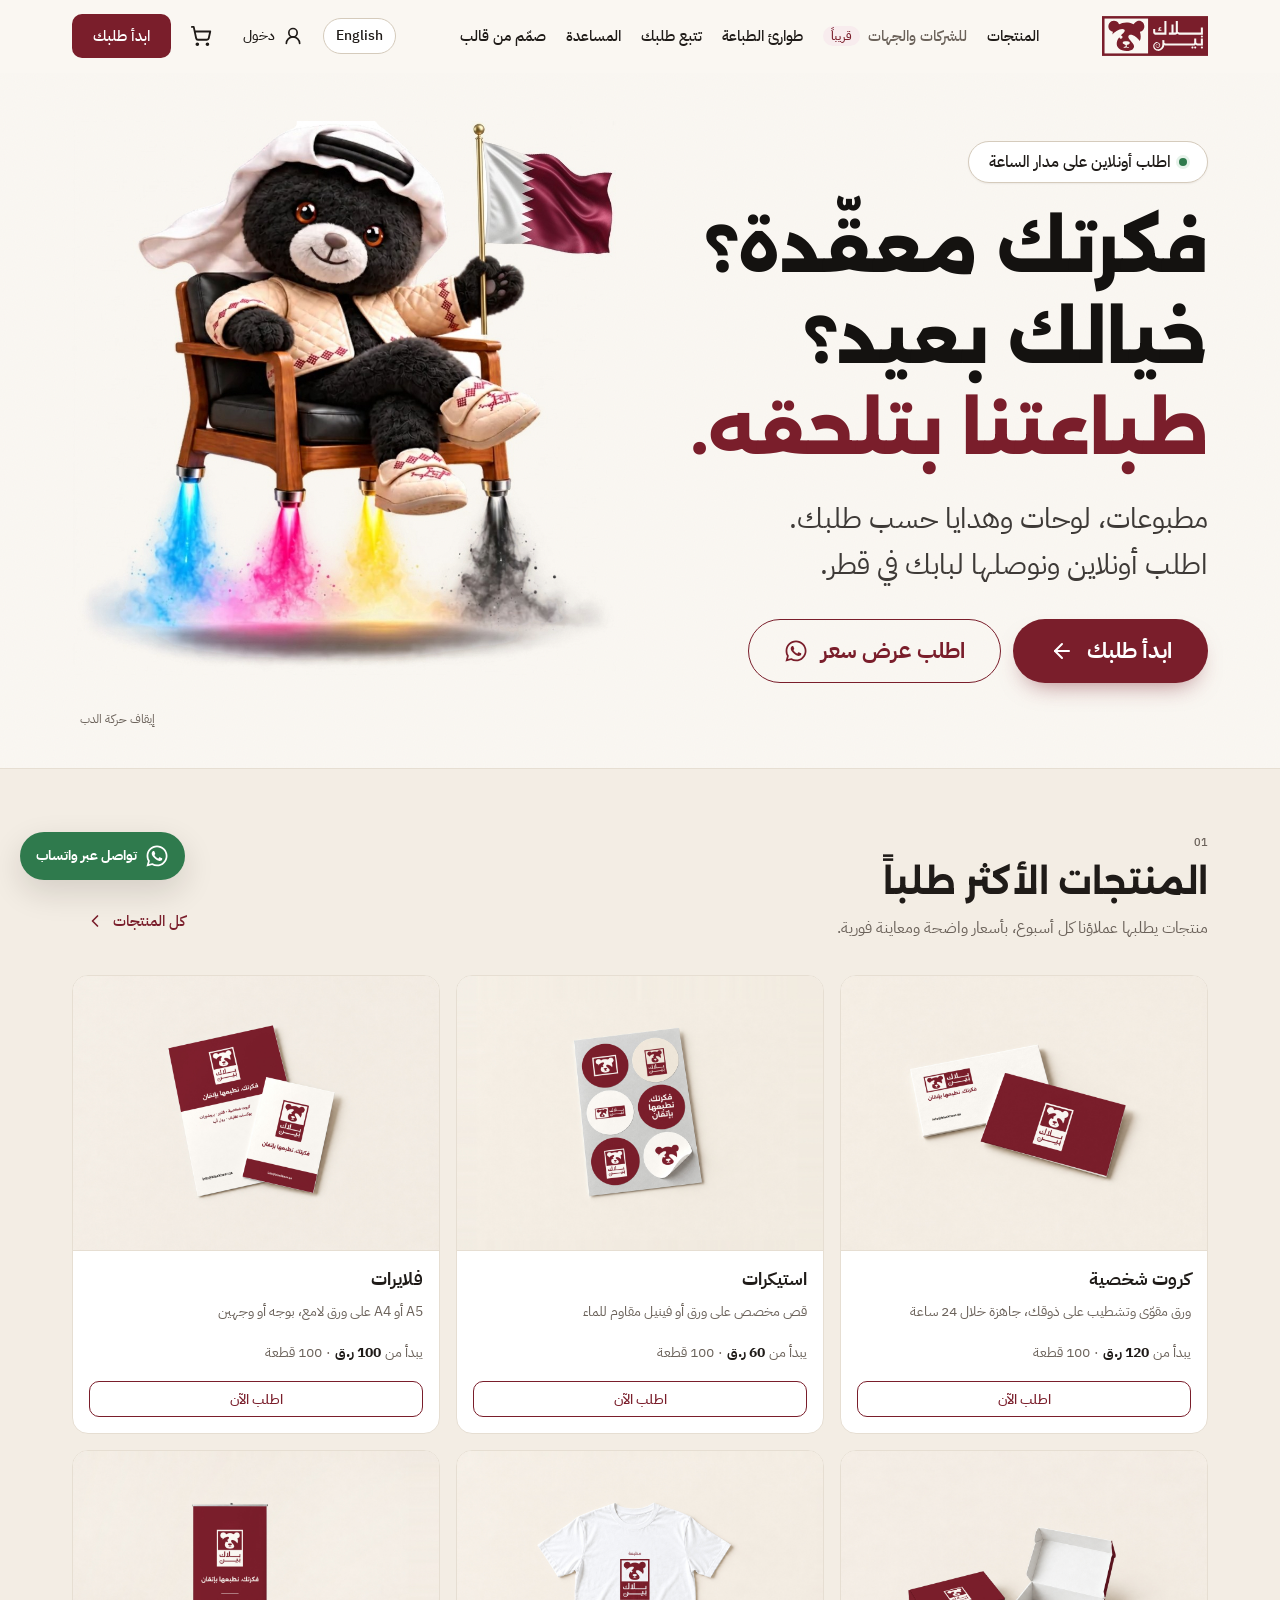
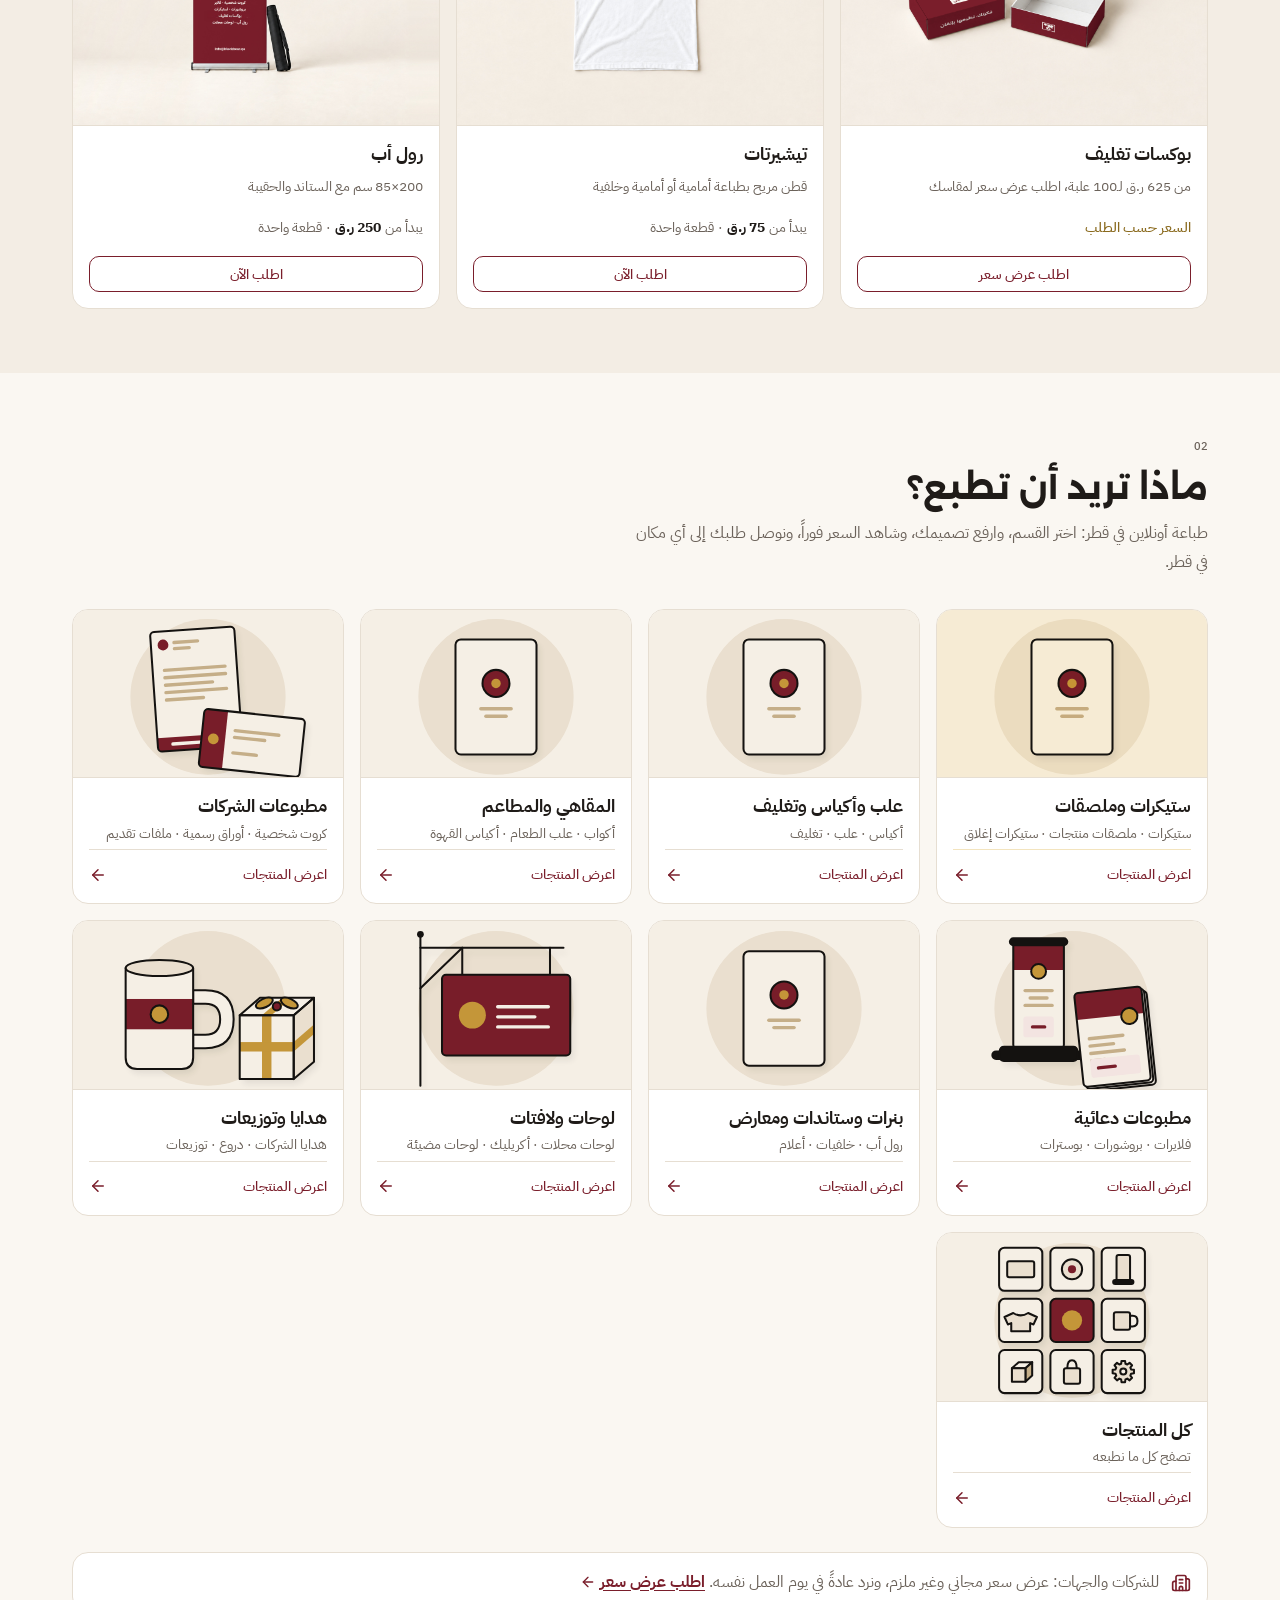
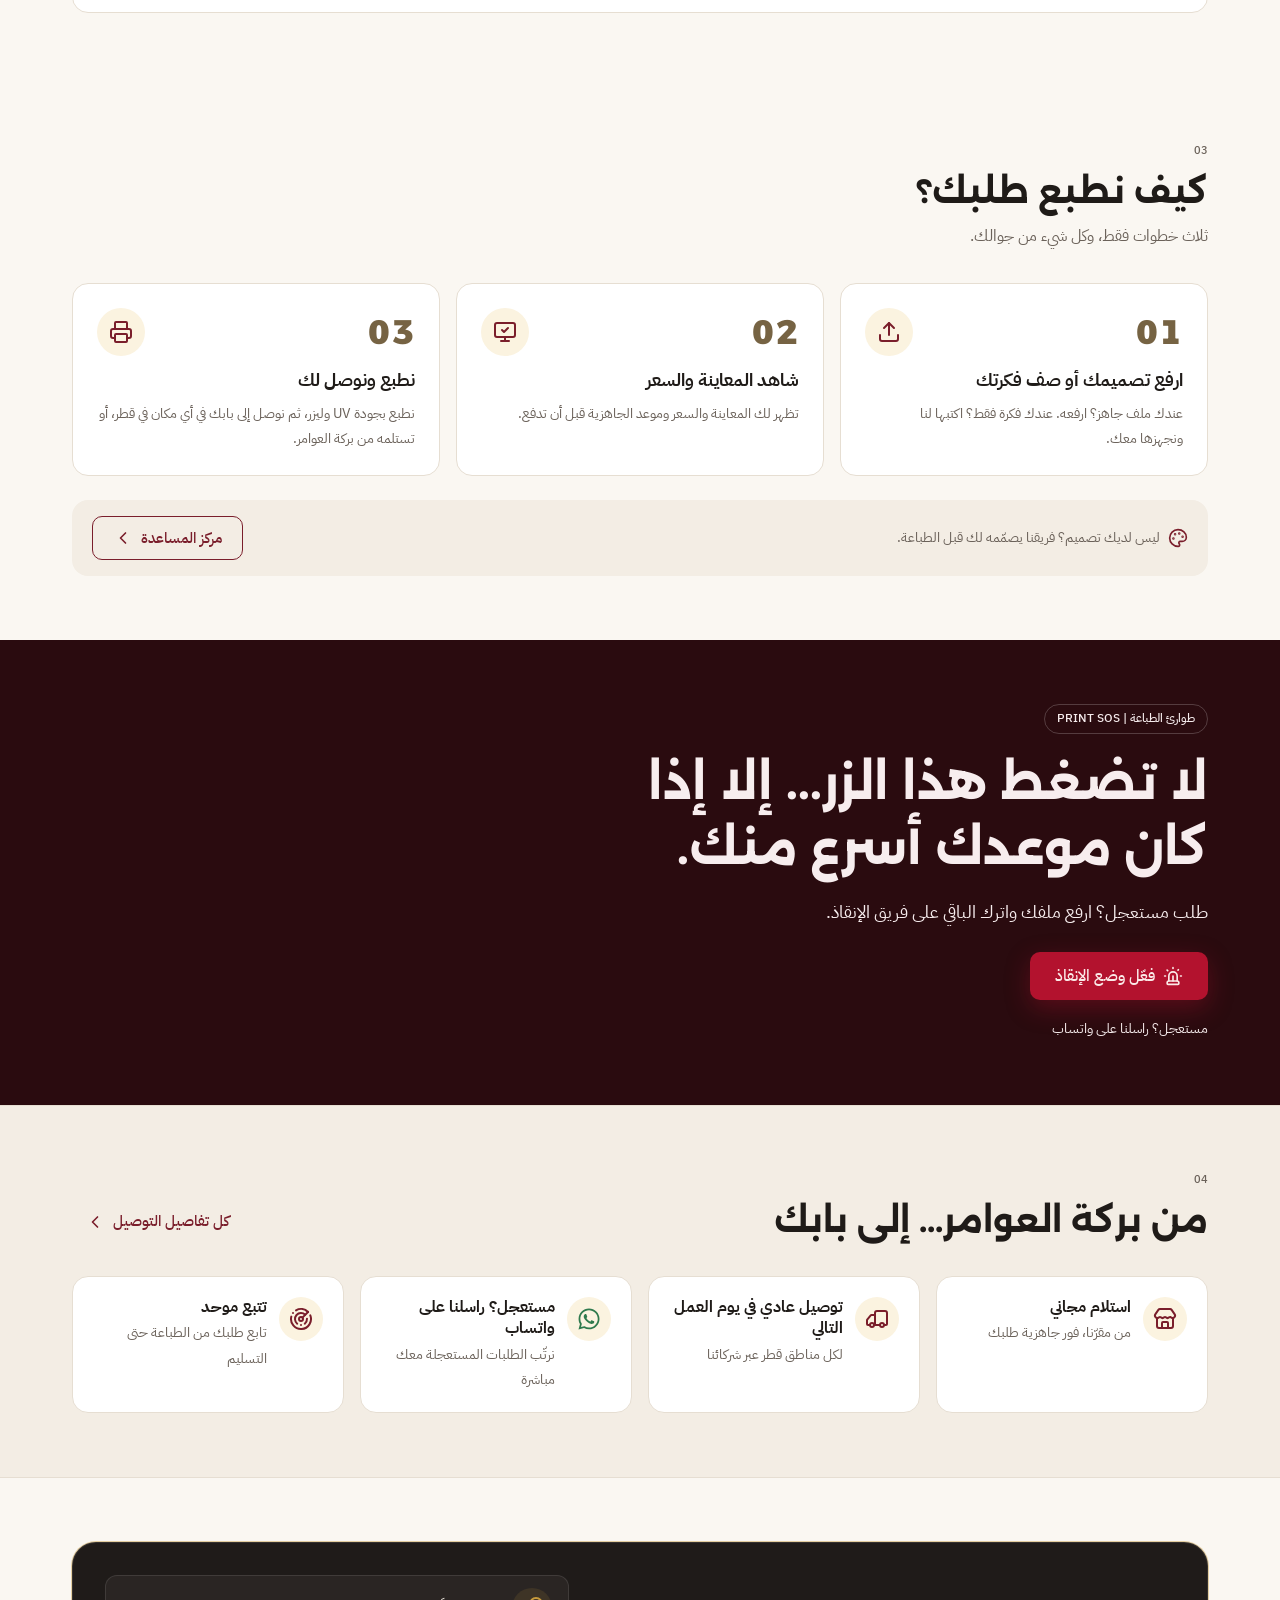
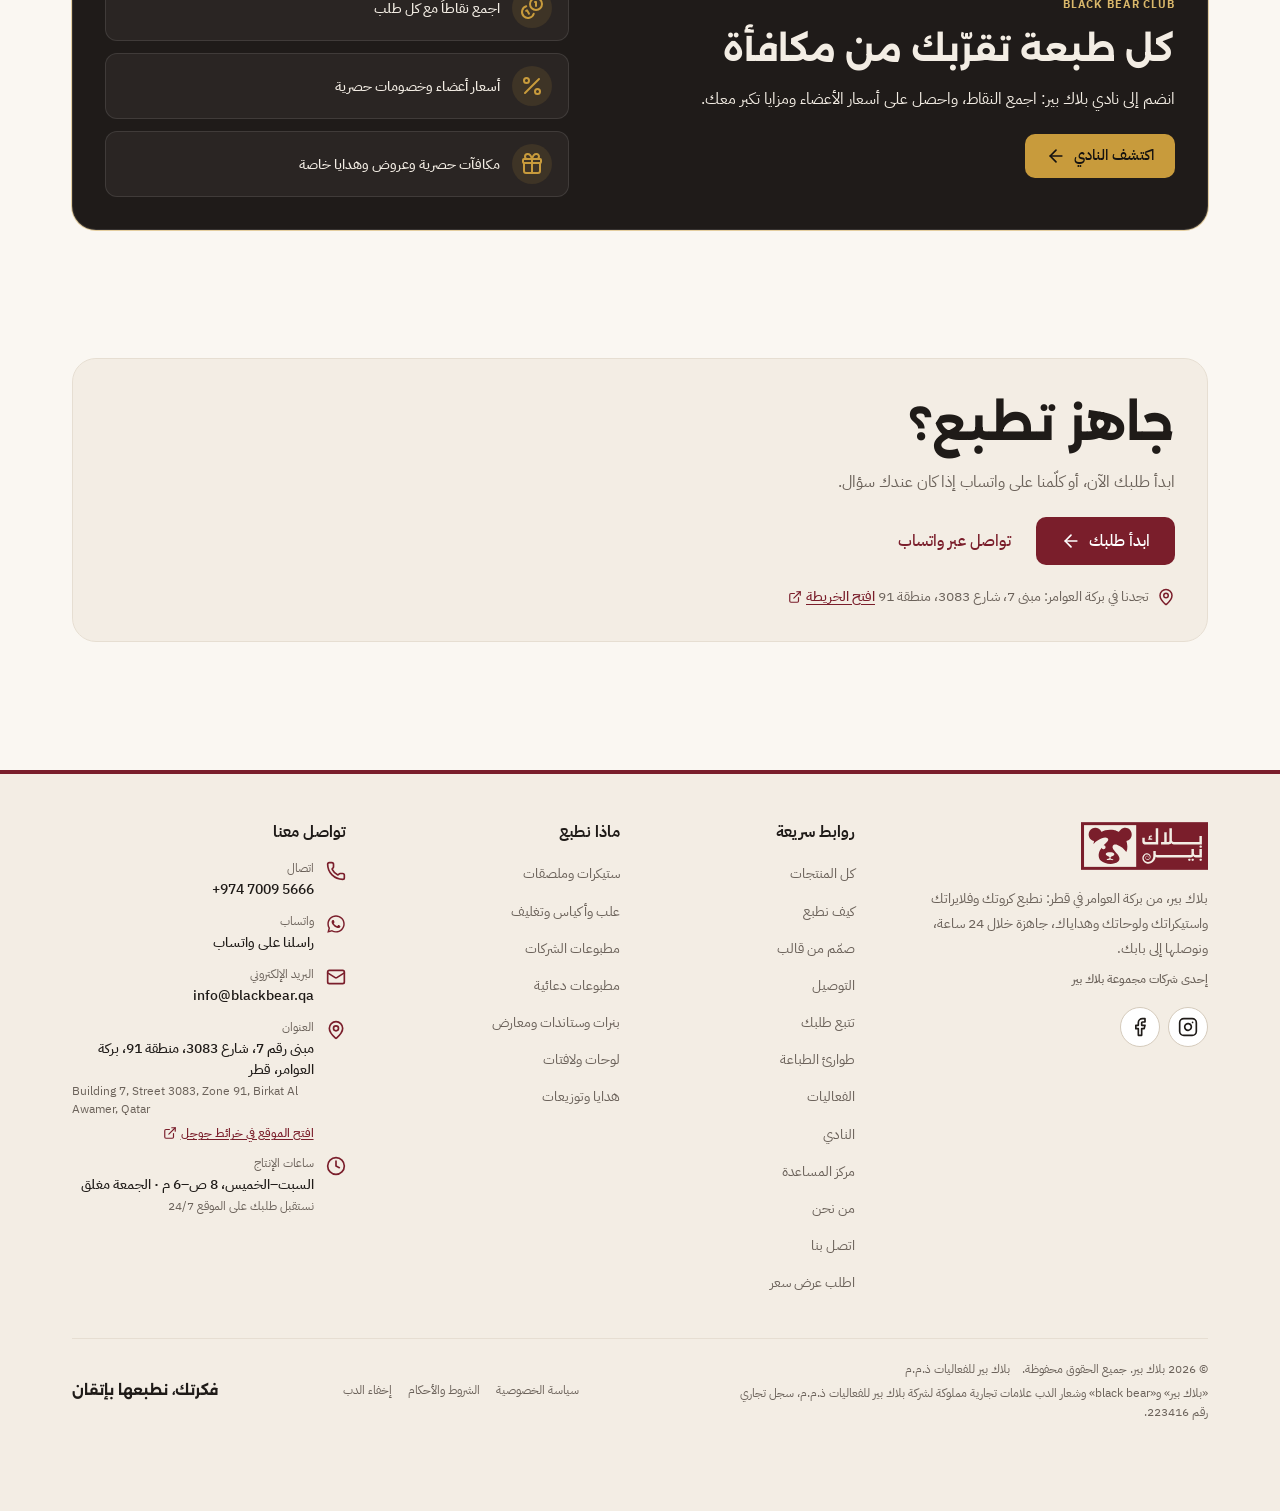
==== commit bd995869: "Bear page: transparent bear PNG, flag area waves on load, hover and scroll Co-Authored-By: Claude Op" ====
--- a/bear/index.html
+++ b/bear/index.html
@@ -1,6 +1,6 @@
 <!DOCTYPE html>
 
-<html dir="rtl" lang="ar"><head><meta charset="utf-8"/><meta content="width=device-width, initial-scale=1" name="viewport"/><title>بلاك بير | طباعة في قطر: كروت شخصية، ستيكرات، بنرات وهدايا</title><meta content="بلاك بير — طباعة كروت شخصية وفلايرات واستيكرات وبنرات ولوحات وهدايا في قطر. ارفع تصميمك وشاهد المعاينة والسعر فوراً، ومنتجات كثيرة تجهز خلال 24 ساعة مع التوصيل لكل قطر." name="description"/><link href="https://blackbear.qa/icon.svg" rel="icon" type="image/svg+xml"/><link href="site.css" rel="stylesheet"/></head><body><div hidden=""><!--$--><!--/$--></div><a class="skip-link" href="#main">انتقل إلى المحتوى</a><svg aria-hidden="true" data-logo-sprite="" focusable="false" height="0" style="position:absolute;inline-size:0;block-size:0;overflow:hidden" width="0" xmlns="http://www.w3.org/2000/svg"><defs><g><rect height="74.217" id="bbph-ar-p0" width="197.083" x="0" y="0"></rect><rect height="64.777" id="bbph-ar-p1" width="80.926" x="4.72" y="4.72"></rect><g id="bbph-ar-p2" transform="translate(0.001 -0.006) scale(1.00000)"><path d="M51.516 48.992C52.703 51.736 48.191 52.624 46.661 53.785C45.914 54.348 45.535 55.069 45.879 56.01C46.424 57.488 49.133 56.925 49.995 57.919C50.294 58.262 50.276 58.79 49.845 59.001C49.133 59.352 46.635 58.508 45.641 58.447C43.935 58.332 42.783 58.895 41.244 59.018C40.681 59.062 39.722 59.071 39.951 58.227C40.32 56.899 43.882 57.602 44.26 55.852C44.419 55.078 44.234 54.454 43.636 53.944C42.097 52.624 37.866 51.965 38.482 49.265C38.922 47.321 42.536 46.996 44.111 46.934C46.063 46.855 50.61 46.881 51.516 48.992M65.095 9.485C61.63 10.567 59.194 14.938 58.781 15.061C58.402 15.167 52.765 12.722 51.287 12.423C46.749 11.482 42.237 11.552 37.77 12.836C36.723 13.144 32.088 15.387 31.657 15.07C28.649 7.629 17.849 6.741 13.548 13.584C9.643 19.802 12.854 28.078 20.171 29.406L19.362 34.304C22.475 29.458 36.002 20.831 41.191 24.964C45.404 28.324 36.714 33.601 34.911 36.151C39.212 35.791 39.3 42.818 34.515 42.07C33.152 41.859 32.387 40.813 32.229 39.652C27.101 44.999 25.184 54.542 30.998 60.082C36.855 65.667 50.936 66.854 57.197 61.692C66.406 54.093 48.579 44.973 48.948 38.658C49.194 34.524 53.477 34.533 56.512 35.413C61.903 36.978 67.268 41.991 70.302 46.573C72.984 41.349 72.026 34.85 70.504 29.406C84.655 26.319 79.211 5.061 65.095 9.485"></path></g><g id="bbph-ar-p3" transform="translate(82.855 -86.655) scale(1.29493)"><path d="M21.366 86.53L20.5 86.53C19.951 86.53 19.55 86.409 19.298 86.166C19.046 85.923 18.92 85.669 18.92 85.403C18.92 85.064 19.014 84.817 19.202 84.661C19.389 84.505 19.621 84.427 19.896 84.427C20.079 84.427 20.26 84.444 20.438 84.475C20.617 84.508 20.784 84.542 20.94 84.579L21.174 83.136C20.715 83.008 20.253 82.943 19.786 82.943C18.915 82.943 18.272 83.152 17.855 83.569C17.438 83.986 17.23 84.469 17.23 85.018C17.23 85.33 17.296 85.612 17.429 85.865C17.561 86.116 17.697 86.339 17.834 86.53L16.57 86.53L16.57 88.042L21.366 88.042L21.366 86.53"></path><path d="M25.606 90.665L13.54 90.665C13.421 90.665 13.297 90.654 13.169 90.631C13.041 90.608 12.921 90.553 12.812 90.466C12.702 90.379 12.605 90.246 12.523 90.067C12.441 89.888 12.399 89.653 12.399 89.359L12.399 85.553L9.486 85.553L9.486 89.882C9.486 90.376 9.55 90.855 9.678 91.318C9.806 91.78 10.015 92.181 10.304 92.52C10.592 92.859 10.968 93.132 11.43 93.338C11.893 93.544 12.459 93.647 13.128 93.647L28.547 93.647L28.547 74.209L25.606 74.209L25.606 90.665"></path><path d="M78.189 93.647L80.885 93.647L80.885 83.45L77.957 83.45L77.957 90.665L74.618 90.665L74.439 90.665L47.154 90.665C46.302 90.665 45.718 90.445 45.402 90.005C45.086 89.565 44.928 89.002 44.928 88.315L44.928 74.209L41.973 74.209L41.973 89.346C41.973 89.749 41.916 90.069 41.801 90.308C41.687 90.546 41.432 90.665 41.039 90.665L38.716 90.665L38.716 79.006L35.803 79.006L35.803 90.665L31.969 90.665L31.969 93.647L41.162 93.647C41.813 93.647 42.42 93.505 42.983 93.221C43.547 92.937 43.975 92.506 44.268 91.929C44.534 92.36 44.902 92.754 45.374 93.111C45.846 93.468 46.426 93.647 47.113 93.647L73.753 93.647L73.849 93.647L74.053 93.647L78.038 93.647L78.189 93.647"></path><path d="M80.497 95.407C80.213 95.141 79.874 95.008 79.479 95.008C79.058 95.008 78.708 95.141 78.428 95.407C78.149 95.673 78.01 96 78.01 96.387C78.01 96.79 78.149 97.123 78.428 97.385C78.708 97.647 79.058 97.778 79.479 97.778C79.874 97.778 80.213 97.647 80.497 97.385C80.78 97.123 80.922 96.79 80.922 96.387C80.922 96 80.78 95.673 80.497 95.407"></path><path d="M80.497 111.11C80.213 110.844 79.874 110.711 79.479 110.711C79.058 110.711 78.708 110.844 78.428 111.11C78.149 111.376 78.01 111.703 78.01 112.09C78.01 112.493 78.149 112.826 78.428 113.088C78.708 113.35 79.058 113.481 79.479 113.481C79.874 113.481 80.213 113.35 80.497 113.088C80.78 112.826 80.922 112.493 80.922 112.09C80.922 111.703 80.78 111.376 80.497 111.11"></path><path d="M70.896 111.11C70.612 110.844 70.273 110.711 69.878 110.711C69.456 110.711 69.107 110.844 68.827 111.11C68.547 111.376 68.409 111.703 68.409 112.09C68.409 112.493 68.547 112.826 68.827 113.088C69.107 113.35 69.456 113.481 69.878 113.481C70.273 113.481 70.612 113.35 70.896 113.088C71.179 112.826 71.32 112.493 71.32 112.09C71.32 111.703 71.179 111.376 70.896 111.11"></path><path d="M66.915 111.11C66.631 110.844 66.292 110.711 65.897 110.711C65.476 110.711 65.126 110.844 64.846 111.11C64.567 111.376 64.428 111.703 64.428 112.09C64.428 112.493 64.567 112.826 64.846 113.088C65.126 113.35 65.476 113.481 65.897 113.481C66.292 113.481 66.631 113.35 66.915 113.088C67.198 112.826 67.34 112.493 67.34 112.09C67.34 111.703 67.198 111.376 66.915 111.11"></path><path d="M77.941 106.373L74.506 106.373L74.298 106.373L73.594 106.373C72.737 106.373 72.145 106.152 71.818 105.709C71.49 105.267 71.327 104.701 71.327 104.009L71.327 99.117L68.397 99.117L68.397 105.046C68.397 105.452 68.332 105.774 68.203 106.014C68.074 106.253 67.821 106.373 67.443 106.373L65.514 106.373L65.107 106.373L64.955 106.373L63.384 106.373L61.755 106.373L61.63 106.373L61.004 106.373L60.999 106.373L60.947 106.373L60.879 106.373L60.874 106.373L60.855 106.373L60.822 106.373L60.73 106.373L60.706 106.373L60.581 106.373L58.72 106.373L30.814 106.373L28.529 106.373L28.391 106.373L27.631 106.373C26.737 106.373 26.129 106.152 25.806 105.709C25.686 105.544 25.635 105.396 25.614 105.168L25.604 101.5L22.669 101.481L22.67 107.299L22.671 107.401L22.676 107.44C22.647 109.254 22.117 111.179 20.884 112.589C20.275 113.299 19.508 113.874 18.648 114.279C17.822 114.666 16.899 114.84 15.98 114.759C15.061 114.685 14.156 114.358 13.387 113.824C12.615 113.294 11.992 112.549 11.584 111.688C11.189 110.86 11.078 109.905 11.275 108.994C11.471 108.085 11.974 107.234 12.698 106.624C12.879 106.472 13.072 106.333 13.276 106.21C13.481 106.09 13.699 105.98 13.91 105.9C14.339 105.736 14.803 105.661 15.267 105.683C16.197 105.721 17.116 106.168 17.73 106.895C18.034 107.255 18.283 107.692 18.401 108.132C18.524 108.579 18.526 109.061 18.411 109.517C18.294 109.973 18.061 110.405 17.73 110.749C17.567 110.923 17.379 111.075 17.174 111.201C16.968 111.33 16.75 111.43 16.527 111.491C16.077 111.615 15.582 111.591 15.138 111.415C14.693 111.243 14.303 110.923 14.048 110.51C13.917 110.302 13.827 110.081 13.781 109.85C13.736 109.618 13.738 109.376 13.788 109.141C13.885 108.672 14.18 108.241 14.597 107.982C15.005 107.711 15.529 107.654 15.982 107.852C16.208 107.945 16.407 108.101 16.56 108.294C16.716 108.489 16.821 108.721 16.845 108.963C16.902 109.45 16.615 109.968 16.146 110.171C15.926 110.285 15.652 110.31 15.402 110.227C15.152 110.148 14.929 109.962 14.802 109.714C14.893 109.977 15.095 110.207 15.359 110.334C15.621 110.462 15.944 110.485 16.234 110.382C16.804 110.171 17.196 109.561 17.157 108.939C17.141 108.627 17.022 108.329 16.845 108.083C16.667 107.834 16.427 107.626 16.147 107.493C15.595 107.21 14.883 107.253 14.354 107.571C13.813 107.87 13.402 108.402 13.243 109.009C13.162 109.313 13.143 109.634 13.188 109.948C13.233 110.262 13.342 110.567 13.493 110.835C13.794 111.38 14.279 111.827 14.855 112.083C15.428 112.345 16.093 112.415 16.718 112.276C17.96 111.987 18.975 111.007 19.346 109.784C19.534 109.177 19.567 108.516 19.428 107.887C19.287 107.25 18.998 106.687 18.617 106.182C17.85 105.176 16.649 104.504 15.368 104.384C14.728 104.32 14.072 104.391 13.456 104.591C12.841 104.795 12.29 105.09 11.782 105.477C10.77 106.245 10.024 107.361 9.69 108.601C9.351 109.84 9.435 111.207 9.936 112.406C10.414 113.572 11.205 114.628 12.222 115.404C13.233 116.186 14.455 116.702 15.738 116.874C17.018 117.054 18.357 116.877 19.561 116.383C20.731 115.905 21.814 115.178 22.696 114.251C23.584 113.329 24.49 112.212 24.927 111C25.229 110.169 25.404 109.29 25.457 108.401C25.701 108.64 25.993 108.854 26.338 109.04C26.748 109.262 27.207 109.372 27.714 109.372L28.391 109.372L28.529 109.372L30.841 109.372L58.72 109.372L60.581 109.372L60.73 109.372L60.733 109.372L60.822 109.372L60.874 109.372L60.879 109.372L60.882 109.372L60.975 109.372L61.026 109.372L61.031 109.372L61.63 109.372L61.782 109.372L63.384 109.372L64.955 109.372L65.135 109.372L65.541 109.372L67.568 109.372C68.286 109.372 68.908 109.209 69.433 108.882C69.959 108.554 70.369 108.142 70.664 107.644C70.903 108.078 71.251 108.474 71.707 108.833C72.163 109.193 72.769 109.372 73.525 109.372L74.298 109.372L74.506 109.372L80.885 109.372L80.885 99.117L77.941 99.117L77.941 106.373"></path></g><mask height="74.217" id="bbph-ar-mask" maskunits="userSpaceOnUse" width="197.083" x="0" y="0"><use fill="#fff" href="#bbph-ar-p0"></use><use fill="#000" href="#bbph-ar-p1"></use><use fill="#fff" href="#bbph-ar-p2"></use><use fill="#000" href="#bbph-ar-p3"></use></mask><g id="bbph-ar-ground"><use href="#bbph-ar-p1"></use><use href="#bbph-ar-p3"></use></g></g></defs></svg><header class="Header-module__85i50G__header" data-testid="header"><div class="container Header-module__85i50G__inner"><span style="display:contents"><a aria-label="بلاك بير — الصفحة الرئيسية" class="Header-module__85i50G__logoLink" href="https://blackbear.qa/"><span class="Logo-module__TJhx0G__logo Header-module__85i50G__logoFull" data-logo="ar" dir="rtl" lang="ar" translate="no"><svg aria-hidden="true" class="Logo-module__TJhx0G__plaque" focusable="false" height="40" viewbox="0 0 197.083 74.217" width="106" xmlns="http://www.w3.org/2000/svg"><use fill="var(--logo-ground)" href="#bbph-ar-ground"></use><rect fill="var(--logo-fg)" height="74.217" mask="url(#bbph-ar-mask)" width="197.083" x="0" y="0"></rect></svg></span><span class="Logo-module__TJhx0G__logo Header-module__85i50G__logoCompact" data-logo="ar" dir="rtl" lang="ar" translate="no"><svg aria-hidden="true" class="Logo-module__TJhx0G__plaque" focusable="false" height="32" viewbox="0 0 197.083 74.217" width="85" xmlns="http://www.w3.org/2000/svg"><use fill="var(--logo-ground)" href="#bbph-ar-ground"></use><rect fill="var(--logo-fg)" height="74.217" mask="url(#bbph-ar-mask)" width="197.083" x="0" y="0"></rect></svg></span></a></span><nav aria-label="التنقل الرئيسي" class="Header-module__85i50G__nav" data-enclose=""><ul class="NavLinks-module__K6ozZq__list NavLinks-module__K6ozZq__bar" role="list"><li class="NavLinks-module__K6ozZq__item" data-key="products"><a class="NavLinks-module__K6ozZq__link" data-testid="nav-link-products" href="https://blackbear.qa/products">المنتجات</a></li><li class="NavLinks-module__K6ozZq__item" data-key="business"><span class="NavLinks-module__K6ozZq__link NavLinks-module__K6ozZq__soon" data-soon="" data-testid="nav-link-business">للشركات والجهات<!-- --> <span class="NavLinks-module__K6ozZq__soonBadge">قريباً</span></span></li><li class="NavLinks-module__K6ozZq__item" data-key="sos"><a class="NavLinks-module__K6ozZq__link" data-testid="nav-link-sos" href="https://blackbear.qa/sos">طوارئ الطباعة</a></li><li class="NavLinks-module__K6ozZq__item" data-key="track"><a class="NavLinks-module__K6ozZq__link" data-testid="nav-link-track" href="https://blackbear.qa/track">تتبع طلبك</a></li><li class="NavLinks-module__K6ozZq__item" data-key="help"><a class="NavLinks-module__K6ozZq__link" data-testid="nav-link-help" href="https://blackbear.qa/help">المساعدة</a></li><li class="NavLinks-module__K6ozZq__item" data-key="studio"><a class="NavLinks-module__K6ozZq__link" data-testid="nav-studio" href="https://blackbear.qa/studio">صمّم من قالب</a></li></ul></nav><div class="Header-module__85i50G__actions"><!--$--><a class="LanguageSwitch-module__vtomAW__switch LanguageSwitch-module__vtomAW__chip" data-testid="lang-switch" href="https://blackbear.qa/en" hreflang="en" lang="en"><span class="LanguageSwitch-module__vtomAW__full">English</span><span class="LanguageSwitch-module__vtomAW__short">EN<span class="sr-only"> — English</span></span></a><!--/$--><a aria-label="دخول" class="AccountMenu-module__7anEZW__link Header-module__85i50G__account" data-testid="account-link" href="https://blackbear.qa/login"><svg aria-hidden="true" class="lucide lucide-user-round AccountMenu-module__7anEZW__icon" fill="none" height="24" stroke="currentColor" stroke-linecap="round" stroke-linejoin="round" stroke-width="2" viewbox="0 0 24 24" width="24" xmlns="http://www.w3.org/2000/svg"><circle cx="12" cy="8" r="5"></circle><path d="M20 21a8 8 0 0 0-16 0"></path></svg><span class="AccountMenu-module__7anEZW__label">دخول</span></a><a class="Header-module__85i50G__cart" data-testid="cart-link" href="https://blackbear.qa/cart"><svg aria-hidden="true" class="lucide lucide-shopping-cart Header-module__85i50G__cartIcon" fill="none" height="24" stroke="currentColor" stroke-linecap="round" stroke-linejoin="round" stroke-width="2" viewbox="0 0 24 24" width="24" xmlns="http://www.w3.org/2000/svg"><circle cx="8" cy="21" r="1"></circle><circle cx="19" cy="21" r="1"></circle><path d="M2.05 2.05h2l2.66 12.42a2 2 0 0 0 2 1.58h9.78a2 2 0 0 0 1.95-1.57l1.65-7.43H5.12"></path></svg><span class="sr-only">السلة</span><span aria-hidden="true" class="Header-module__85i50G__badge" data-empty="true" data-testid="cart-count">0</span><span class="sr-only">السلة فارغة</span></a><a class="Button-module__xDwtkW__button Button-module__xDwtkW__primary Button-module__xDwtkW__md Header-module__85i50G__cta" data-enclose="" href="https://blackbear.qa/products">ابدأ طلبك</a><button aria-controls="_R_1el5rrqbn5rlb_" aria-expanded="true" aria-label="افتح القائمة" class="Button-module__xDwtkW__button Button-module__xDwtkW__tertiary IconButton-module__Nkf5lG__iconButton IconButton-module__Nkf5lG__md Header-module__85i50G__menuButton" data-enclose="" data-testid="mobile-menu-button" title="افتح القائمة" type="button"><svg aria-hidden="true" class="lucide lucide-menu IconButton-module__Nkf5lG__icon" fill="none" height="24" stroke="currentColor" stroke-linecap="round" stroke-linejoin="round" stroke-width="2" viewbox="0 0 24 24" width="24" xmlns="http://www.w3.org/2000/svg"><path d="M4 5h16"></path><path d="M4 12h16"></path><path d="M4 19h16"></path></svg></button><dialog aria-labelledby="_R_1el5rrqbn5rlb_-title" class="Drawer-module__mNym0G__dialog Drawer-module__mNym0G__end" data-testid="mobile-menu" id="_R_1el5rrqbn5rlb_"><div class="Drawer-module__mNym0G__panel MobileMenu-module__o7waBW__panel"><div class="Drawer-module__mNym0G__header"><div class="Drawer-module__mNym0G__headerSlot"><a aria-label="بلاك بير — الصفحة الرئيسية" class="MobileMenu-module__o7waBW__logoLink" href="https://blackbear.qa/"><span class="Logo-module__TJhx0G__logo" data-logo="ar" dir="rtl" lang="ar" translate="no"><svg aria-hidden="true" class="Logo-module__TJhx0G__plaque" focusable="false" height="32" viewbox="0 0 197.083 74.217" width="85" xmlns="http://www.w3.org/2000/svg"><use fill="var(--logo-ground)" href="#bbph-ar-ground"></use><rect fill="var(--logo-fg)" height="74.217" mask="url(#bbph-ar-mask)" width="197.083" x="0" y="0"></rect></svg></span></a></div><h2 class="sr-only" id="_R_1el5rrqbn5rlb_-title">القائمة</h2><button aria-label="أغلق القائمة" class="Button-module__xDwtkW__button Button-module__xDwtkW__tertiary IconButton-module__Nkf5lG__iconButton IconButton-module__Nkf5lG__md IconButton-module__Nkf5lG__round Drawer-module__mNym0G__close" title="أغلق القائمة" type="button"><svg aria-hidden="true" class="lucide lucide-x IconButton-module__Nkf5lG__icon" fill="none" height="24" stroke="currentColor" stroke-linecap="round" stroke-linejoin="round" stroke-width="2" viewbox="0 0 24 24" width="24" xmlns="http://www.w3.org/2000/svg"><path d="M18 6 6 18"></path><path d="m6 6 12 12"></path></svg></button></div><div class="Drawer-module__mNym0G__body"><nav aria-label="قائمة الجوال" class="MobileMenu-module__o7waBW__nav"><div class="MobileMenu-module__o7waBW__group"><h3 class="MobileMenu-module__o7waBW__groupTitle">ماذا تريد أن تطبع؟</h3><ul class="MobileMenu-module__o7waBW__categories" role="list"><li><a class="MobileMenu-module__o7waBW__category" data-testid="menu-category-stickers" href="https://blackbear.qa/products/stickers"><svg aria-hidden="true" class="lucide lucide-sticker MobileMenu-module__o7waBW__categoryIcon" fill="none" height="24" stroke="currentColor" stroke-linecap="round" stroke-linejoin="round" stroke-width="2" viewbox="0 0 24 24" width="24" xmlns="http://www.w3.org/2000/svg"><path d="M21 9a2.4 2.4 0 0 0-.706-1.706l-3.588-3.588A2.4 2.4 0 0 0 15 3H5a2 2 0 0 0-2 2v14a2 2 0 0 0 2 2h14a2 2 0 0 0 2-2z"></path><path d="M15 3v5a1 1 0 0 0 1 1h5"></path><path d="M8 13h.01"></path><path d="M16 13h.01"></path><path d="M10 16s.8 1 2 1c1.3 0 2-1 2-1"></path></svg><span>ستيكرات وملصقات</span></a></li><li><a class="MobileMenu-module__o7waBW__category" data-testid="menu-category-packaging" href="https://blackbear.qa/products/packaging"><svg aria-hidden="true" class="lucide lucide-package MobileMenu-module__o7waBW__categoryIcon" fill="none" height="24" stroke="currentColor" stroke-linecap="round" stroke-linejoin="round" stroke-width="2" viewbox="0 0 24 24" width="24" xmlns="http://www.w3.org/2000/svg"><path d="M11 21.73a2 2 0 0 0 2 0l7-4A2 2 0 0 0 21 16V8a2 2 0 0 0-1-1.73l-7-4a2 2 0 0 0-2 0l-7 4A2 2 0 0 0 3 8v8a2 2 0 0 0 1 1.73z"></path><path d="M12 22V12"></path><polyline points="3.29 7 12 12 20.71 7"></polyline><path d="m7.5 4.27 9 5.15"></path></svg><span>علب وأكياس وتغليف</span></a></li><li><a class="MobileMenu-module__o7waBW__category" data-testid="menu-category-corporate" href="https://blackbear.qa/products/corporate"><svg aria-hidden="true" class="lucide lucide-briefcase MobileMenu-module__o7waBW__categoryIcon" fill="none" height="24" stroke="currentColor" stroke-linecap="round" stroke-linejoin="round" stroke-width="2" viewbox="0 0 24 24" width="24" xmlns="http://www.w3.org/2000/svg"><path d="M16 20V4a2 2 0 0 0-2-2h-4a2 2 0 0 0-2 2v16"></path><rect height="14" rx="2" width="20" x="2" y="6"></rect></svg><span>مطبوعات الشركات</span></a></li><li><a class="MobileMenu-module__o7waBW__category" data-testid="menu-category-marketing" href="https://blackbear.qa/products/marketing"><svg aria-hidden="true" class="lucide lucide-megaphone MobileMenu-module__o7waBW__categoryIcon" fill="none" height="24" stroke="currentColor" stroke-linecap="round" stroke-linejoin="round" stroke-width="2" viewbox="0 0 24 24" width="24" xmlns="http://www.w3.org/2000/svg"><path d="M11 6a13 13 0 0 0 8.4-2.8A1 1 0 0 1 21 4v12a1 1 0 0 1-1.6.8A13 13 0 0 0 11 14H5a2 2 0 0 1-2-2V8a2 2 0 0 1 2-2z"></path><path d="M6 14a12 12 0 0 0 2.4 7.2 2 2 0 0 0 3.2-2.4A8 8 0 0 1 10 14"></path><path d="M8 6v8"></path></svg><span>مطبوعات دعائية</span></a></li><li><a class="MobileMenu-module__o7waBW__category" data-testid="menu-category-banners-stands" href="https://blackbear.qa/products/banners-stands"><svg aria-hidden="true" class="lucide lucide-flag MobileMenu-module__o7waBW__categoryIcon" fill="none" height="24" stroke="currentColor" stroke-linecap="round" stroke-linejoin="round" stroke-width="2" viewbox="0 0 24 24" width="24" xmlns="http://www.w3.org/2000/svg"><path d="M4 22V4a1 1 0 0 1 .4-.8A6 6 0 0 1 8 2c3 0 5 2 7.333 2q2 0 3.067-.8A1 1 0 0 1 20 4v10a1 1 0 0 1-.4.8A6 6 0 0 1 16 16c-3 0-5-2-8-2a6 6 0 0 0-4 1.528"></path></svg><span>بنرات وستاندات ومعارض</span></a></li><li><a class="MobileMenu-module__o7waBW__category" data-testid="menu-category-signage" href="https://blackbear.qa/products/signage"><svg aria-hidden="true" class="lucide lucide-signpost MobileMenu-module__o7waBW__categoryIcon" fill="none" height="24" stroke="currentColor" stroke-linecap="round" stroke-linejoin="round" stroke-width="2" viewbox="0 0 24 24" width="24" xmlns="http://www.w3.org/2000/svg"><path d="M12 13v8"></path><path d="M12 3v3"></path><path d="M18 6a2 2 0 0 1 1.387.56l2.307 2.22a1 1 0 0 1 0 1.44l-2.307 2.22A2 2 0 0 1 18 13H6a2 2 0 0 1-1.387-.56l-2.306-2.22a1 1 0 0 1 0-1.44l2.306-2.22A2 2 0 0 1 6 6z"></path></svg><span>لوحات ولافتات</span></a></li><li><a class="MobileMenu-module__o7waBW__category" data-testid="menu-category-gifts" href="https://blackbear.qa/products/gifts"><svg aria-hidden="true" class="lucide lucide-gift MobileMenu-module__o7waBW__categoryIcon" fill="none" height="24" stroke="currentColor" stroke-linecap="round" stroke-linejoin="round" stroke-width="2" viewbox="0 0 24 24" width="24" xmlns="http://www.w3.org/2000/svg"><path d="M12 7v14"></path><path d="M20 11v8a2 2 0 0 1-2 2H6a2 2 0 0 1-2-2v-8"></path><path d="M7.5 7a1 1 0 0 1 0-5A4.8 8 0 0 1 12 7a4.8 8 0 0 1 4.5-5 1 1 0 0 1 0 5"></path><rect height="4" rx="1" width="18" x="3" y="7"></rect></svg><span>هدايا وتوزيعات</span></a></li><li><a class="MobileMenu-module__o7waBW__category" data-testid="menu-category-all" href="https://blackbear.qa/products"><svg aria-hidden="true" class="lucide lucide-layout-grid MobileMenu-module__o7waBW__categoryIcon" fill="none" height="24" stroke="currentColor" stroke-linecap="round" stroke-linejoin="round" stroke-width="2" viewbox="0 0 24 24" width="24" xmlns="http://www.w3.org/2000/svg"><rect height="7" rx="1" width="7" x="3" y="3"></rect><rect height="7" rx="1" width="7" x="14" y="3"></rect><rect height="7" rx="1" width="7" x="14" y="14"></rect><rect height="7" rx="1" width="7" x="3" y="14"></rect></svg><span>كل المنتجات</span></a></li></ul></div><div class="MobileMenu-module__o7waBW__group"><h3 class="MobileMenu-module__o7waBW__groupTitle">خدمات ومساعدة</h3><ul class="NavLinks-module__K6ozZq__list NavLinks-module__K6ozZq__stack" role="list"><li class="NavLinks-module__K6ozZq__item" data-key="sos"><a class="NavLinks-module__K6ozZq__link" data-testid="nav-link-sos" href="https://blackbear.qa/sos">طوارئ الطباعة</a></li><li class="NavLinks-module__K6ozZq__item" data-key="business"><span class="NavLinks-module__K6ozZq__link NavLinks-module__K6ozZq__soon" data-soon="" data-testid="nav-link-business">للشركات والجهات<!-- --> <span class="NavLinks-module__K6ozZq__soonBadge">قريباً</span></span></li><li class="NavLinks-module__K6ozZq__item" data-key="studio"><a class="NavLinks-module__K6ozZq__link" data-testid="nav-studio" href="https://blackbear.qa/studio">صمّم من قالب</a></li><li class="NavLinks-module__K6ozZq__item" data-key="delivery"><a class="NavLinks-module__K6ozZq__link" data-testid="nav-link-delivery" href="https://blackbear.qa/delivery">التوصيل</a></li><li class="NavLinks-module__K6ozZq__item" data-key="track"><a class="NavLinks-module__K6ozZq__link" data-testid="nav-link-track" href="https://blackbear.qa/track">تتبع طلبك</a></li><li class="NavLinks-module__K6ozZq__item" data-key="help"><a class="NavLinks-module__K6ozZq__link" data-testid="nav-link-help" href="https://blackbear.qa/help">المساعدة</a></li></ul></div><div class="MobileMenu-module__o7waBW__group"><h3 class="MobileMenu-module__o7waBW__groupTitle">المزيد من بلاك بير</h3><ul class="NavLinks-module__K6ozZq__list NavLinks-module__K6ozZq__stack" role="list"><li class="NavLinks-module__K6ozZq__item" data-key="club"><a class="NavLinks-module__K6ozZq__link" data-testid="nav-link-club" href="https://blackbear.qa/club">النادي</a></li></ul></div></nav><div class="MobileMenu-module__o7waBW__group"><h3 class="MobileMenu-module__o7waBW__groupTitle">الحساب والتواصل</h3><div class="MobileMenu-module__o7waBW__actions"><a class="AccountMenu-module__7anEZW__row" data-testid="account-link" href="https://blackbear.qa/login"><svg aria-hidden="true" class="lucide lucide-log-in AccountMenu-module__7anEZW__rowIcon flipRtl" fill="none" height="24" stroke="currentColor" stroke-linecap="round" stroke-linejoin="round" stroke-width="2" viewbox="0 0 24 24" width="24" xmlns="http://www.w3.org/2000/svg"><path d="m10 17 5-5-5-5"></path><path d="M15 12H3"></path><path d="M15 3h4a2 2 0 0 1 2 2v14a2 2 0 0 1-2 2h-4"></path></svg><span>دخول</span></a><!--$--><a class="LanguageSwitch-module__vtomAW__switch LanguageSwitch-module__vtomAW__row" data-testid="lang-switch" href="https://blackbear.qa/en" hreflang="en" lang="en"><span class="LanguageSwitch-module__vtomAW__full">English</span></a><!--/$--><a class="Button-module__xDwtkW__button Button-module__xDwtkW__primary Button-module__xDwtkW__lg Button-module__xDwtkW__fullWidth" href="https://blackbear.qa/products">ابدأ طلبك</a></div></div></div><div class="Drawer-module__mNym0G__footer"><div class="MobileMenu-module__o7waBW__contact"><a class="MobileMenu-module__o7waBW__contactLink" href="tel:+97470095666"><svg aria-hidden="true" class="lucide lucide-phone MobileMenu-module__o7waBW__contactIcon" fill="none" height="24" stroke="currentColor" stroke-linecap="round" stroke-linejoin="round" stroke-width="2" viewbox="0 0 24 24" width="24" xmlns="http://www.w3.org/2000/svg"><path d="M13.832 16.568a1 1 0 0 0 1.213-.303l.355-.465A2 2 0 0 1 17 15h3a2 2 0 0 1 2 2v3a2 2 0 0 1-2 2A18 18 0 0 1 2 4a2 2 0 0 1 2-2h3a2 2 0 0 1 2 2v3a2 2 0 0 1-.8 1.6l-.468.351a1 1 0 0 0-.292 1.233 14 14 0 0 0 6.392 6.384"></path></svg><span class="MobileMenu-module__o7waBW__contactText"><span class="MobileMenu-module__o7waBW__contactLabel">اتصل بنا</span><bdi class="Bdi-module__5pXCna__bdi MobileMenu-module__o7waBW__contactValue" dir="ltr">+974 7009 5666</bdi></span></a><a class="MobileMenu-module__o7waBW__contactLink MobileMenu-module__o7waBW__whatsapp" href="https://wa.me/97470095666?text=%D9%85%D8%B1%D8%AD%D8%A8%D8%A7%D9%8B%20%D8%A8%D9%84%D8%A7%D9%83%20%D8%A8%D9%8A%D8%B1%D8%8C%20%D8%A3%D8%B1%D8%BA%D8%A8%20%D8%A8%D8%A7%D9%84%D8%A7%D8%B3%D8%AA%D9%81%D8%B3%D8%A7%D8%B1%20%D8%B9%D9%86%20%D8%A7%D9%84%D8%B7%D8%A8%D8%A7%D8%B9%D8%A9." rel="noopener noreferrer" target="_blank"><svg aria-hidden="true" class="MobileMenu-module__o7waBW__contactIcon" fill="currentColor" focusable="false" height="22" viewbox="0 0 448 512" width="22" xmlns="http://www.w3.org/2000/svg"><path d="M380.9 97.1C339 55.1 283.2 32 223.9 32c-122.4 0-222 99.6-222 222 0 39.1 10.2 77.3 29.6 111L0 480l117.7-30.9c32.4 17.7 68.9 27 106.1 27h.1c122.3 0 224.1-99.6 224.1-222 0-59.3-25.2-115-67.1-157zm-157 341.6c-33.2 0-65.7-8.9-94-25.7l-6.7-4-69.8 18.3L72 359.2l-4.4-7c-18.5-29.4-28.2-63.3-28.2-98.2 0-101.7 82.8-184.5 184.6-184.5 49.3 0 95.6 19.2 130.4 54.1 34.8 34.9 56.2 81.2 56.1 130.5 0 101.8-84.9 184.6-186.6 184.6zm101.2-138.2c-5.5-2.8-32.8-16.2-37.9-18-5.1-1.9-8.8-2.8-12.5 2.8-3.7 5.6-14.3 18-17.6 21.8-3.2 3.7-6.5 4.2-12 1.4-32.6-16.3-54-29.1-75.5-66-5.7-9.8 5.7-9.1 16.3-30.3 1.8-3.7.9-6.9-.5-9.7-1.4-2.8-12.5-30.1-17.1-41.2-4.5-10.8-9.1-9.3-12.5-9.5-3.2-.2-6.9-.2-10.6-.2-3.7 0-9.7 1.4-14.8 6.9-5.1 5.6-19.4 19-19.4 46.3 0 27.3 19.9 53.7 22.6 57.4 2.8 3.7 39.1 59.7 94.8 83.8 35.2 15.2 49 16.5 66.6 13.9 10.7-1.6 32.8-13.4 37.4-26.4 4.6-13 4.6-24.1 3.2-26.4-1.3-2.5-5-3.9-10.5-6.6z"></path></svg><span class="MobileMenu-module__o7waBW__contactText"><span class="MobileMenu-module__o7waBW__contactValue">راسلنا على واتساب</span></span></a></div></div></div></dialog></div></div></header><main id="main" tabindex="-1"><section class="Hero-module__9M-K-a__hero grain" data-testid="hero"><div class="container Hero-module__9M-K-a__inner"><div class="Hero-module__9M-K-a__copy"><span class="Hero-module__9M-K-a__badge" data-testid="hero-badge"><span aria-hidden="true" class="Hero-module__9M-K-a__badgeDot"></span>اطلب أونلاين على مدار الساعة</span><h1 class="display Hero-module__9M-K-a__title"><span class="Hero-module__9M-K-a__line">فكرتك معقّدة؟</span> <span class="Hero-module__9M-K-a__line">خيالك بعيد؟</span> <span class="Hero-module__9M-K-a__line Hero-module__9M-K-a__accent">طباعتنا بتلحقه.</span></h1><p class="Hero-module__9M-K-a__subtitle"><span class="Hero-module__9M-K-a__line">مطبوعات، لوحات وهدايا حسب طلبك.</span> <span class="Hero-module__9M-K-a__line">اطلب أونلاين ونوصلها لبابك في قطر.</span></p><div class="Hero-module__9M-K-a__actions"><a class="Button-module__xDwtkW__button Button-module__xDwtkW__primary Button-module__xDwtkW__lg Hero-module__9M-K-a__action" data-testid="hero-cta-primary" href="https://blackbear.qa/products">ابدأ طلبك<svg aria-hidden="true" class="lucide lucide-arrow-right Button-module__xDwtkW__icon flipRtl" fill="none" height="24" stroke="currentColor" stroke-linecap="round" stroke-linejoin="round" stroke-width="2" viewbox="0 0 24 24" width="24" xmlns="http://www.w3.org/2000/svg"><path d="M5 12h14"></path><path d="m12 5 7 7-7 7"></path></svg></a><a class="Button-module__xDwtkW__button Button-module__xDwtkW__secondary Button-module__xDwtkW__lg Hero-module__9M-K-a__action" data-testid="hero-cta-whatsapp" href="https://wa.me/97470095666?text=%D9%85%D8%B1%D8%AD%D8%A8%D8%A7%D9%8B%20%D8%A8%D9%84%D8%A7%D9%83%20%D8%A8%D9%8A%D8%B1%D8%8C%20%D8%A3%D8%B1%D9%8A%D8%AF%20%D8%B3%D8%B9%D8%B1%D8%A7%D9%8B%20%D9%84%D9%84%D8%B7%D8%A8%D8%A7%D8%B9%D8%A9." rel="noopener noreferrer" target="_blank">اطلب عرض سعر<span class="sr-only"> <!-- -->على واتساب</span><svg aria-hidden="true" class="Hero-module__9M-K-a__whatsappIcon" fill="currentColor" focusable="false" height="24" viewbox="0 0 448 512" width="24" xmlns="http://www.w3.org/2000/svg"><path d="M380.9 97.1C339 55.1 283.2 32 223.9 32c-122.4 0-222 99.6-222 222 0 39.1 10.2 77.3 29.6 111L0 480l117.7-30.9c32.4 17.7 68.9 27 106.1 27h.1c122.3 0 224.1-99.6 224.1-222 0-59.3-25.2-115-67.1-157zm-157 341.6c-33.2 0-65.7-8.9-94-25.7l-6.7-4-69.8 18.3L72 359.2l-4.4-7c-18.5-29.4-28.2-63.3-28.2-98.2 0-101.7 82.8-184.5 184.6-184.5 49.3 0 95.6 19.2 130.4 54.1 34.8 34.9 56.2 81.2 56.1 130.5 0 101.8-84.9 184.6-186.6 184.6zm101.2-138.2c-5.5-2.8-32.8-16.2-37.9-18-5.1-1.9-8.8-2.8-12.5 2.8-3.7 5.6-14.3 18-17.6 21.8-3.2 3.7-6.5 4.2-12 1.4-32.6-16.3-54-29.1-75.5-66-5.7-9.8 5.7-9.1 16.3-30.3 1.8-3.7.9-6.9-.5-9.7-1.4-2.8-12.5-30.1-17.1-41.2-4.5-10.8-9.1-9.3-12.5-9.5-3.2-.2-6.9-.2-10.6-.2-3.7 0-9.7 1.4-14.8 6.9-5.1 5.6-19.4 19-19.4 46.3 0 27.3 19.9 53.7 22.6 57.4 2.8 3.7 39.1 59.7 94.8 83.8 35.2 15.2 49 16.5 66.6 13.9 10.7-1.6 32.8-13.4 37.4-26.4 4.6-13 4.6-24.1 3.2-26.4-1.3-2.5-5-3.9-10.5-6.6z"></path></svg></a></div></div><div class="Hero-module__9M-K-a__visual"><div class="Bear-module__ENTIHG__bear" data-bear-flying="" data-pose="flying-chair" data-scene-bear=""><div class="Bear-module__ENTIHG__figure" data-bear-figure="" data-testid="bear-flying-chair-figure"><img alt="دب بلاك بير يرفع علم قطر" class="Bear-module__ENTIHG__photo" decoding="async" draggable="false" fetchpriority="high" height="1042" loading="eager" src="img/bear-flag.jpg" width="1024"/></div><button aria-pressed="false" class="Bear-module__ENTIHG__pause" data-bear-pause="" data-testid="bear-pause" type="button">إيقاف حركة الدب</button></div></div></div></section><section class="section section--alt page-module__-iEktq__featured" data-testid="featured-products"><div class="container"><div class="SectionHeader-module__PTuujW__header SectionHeader-module__PTuujW__lg"><div class="SectionHeader-module__PTuujW__lead"><div class="SectionHeader-module__PTuujW__text"><span class="overline tabular SectionHeader-module__PTuujW__overline">01</span><h2 class="SectionHeader-module__PTuujW__title">المنتجات الأكثر طلباً</h2><p class="SectionHeader-module__PTuujW__description">منتجات يطلبها عملاؤنا كل أسبوع، بأسعار واضحة ومعاينة فورية.</p></div></div><div class="SectionHeader-module__PTuujW__action"><a class="Button-module__xDwtkW__button Button-module__xDwtkW__tertiary Button-module__xDwtkW__md" href="https://blackbear.qa/products">كل المنتجات<svg aria-hidden="true" class="lucide lucide-chevron-right Button-module__xDwtkW__icon flipRtl" fill="none" height="24" stroke="currentColor" stroke-linecap="round" stroke-linejoin="round" stroke-width="2" viewbox="0 0 24 24" width="24" xmlns="http://www.w3.org/2000/svg"><path d="m9 18 6-6-6-6"></path></svg></a></div></div><ul class="ProductCard-module__YDTYdq__grid ProductCard-module__YDTYdq__cols3 ProductCard-module__YDTYdq__rail page-module__-iEktq__grid" data-testid="product-grid" role="list"><li class="ProductCard-module__YDTYdq__cell"><article class="ProductCard-module__YDTYdq__card"><a aria-hidden="true" class="ProductCard-module__YDTYdq__media" data-testid="product-card-business-cards" href="https://blackbear.qa/p/business-cards" tabindex="-1"><img alt="كروت شخصية" class="ProductCard-module__YDTYdq__image" decoding="async" loading="lazy" src="img/products-business-cards-ar.jpg" style="position:absolute;height:100%;width:100%;left:0;top:0;right:0;bottom:0;color:transparent"/></a><div class="ProductCard-module__YDTYdq__body"><h3 class="ProductCard-module__YDTYdq__name">كروت شخصية</h3><p class="ProductCard-module__YDTYdq__short">ورق مقوّى وتشطيب على ذوقك، جاهزة خلال 24 ساعة</p><div class="ProductCard-module__YDTYdq__meta"><p class="ProductCard-module__YDTYdq__from"><span class="ProductCard-module__YDTYdq__fromMain"><span class="ProductCard-module__YDTYdq__fromLabel">يبدأ من</span><span class="Price-module__jXXs1W__price Price-module__jXXs1W__sm ProductCard-module__YDTYdq__fromPrice"><bdi class="tabular Price-module__jXXs1W__value">120 ⁠ر.ق</bdi></span></span><span aria-hidden="true" class="ProductCard-module__YDTYdq__fromSep">·</span><span class="ProductCard-module__YDTYdq__fromQty">100 قطعة</span></p></div><a class="Button-module__xDwtkW__button Button-module__xDwtkW__secondary Button-module__xDwtkW__sm Button-module__xDwtkW__fullWidth ProductCard-module__YDTYdq__cta" data-testid="product-card-cta-business-cards" href="https://blackbear.qa/p/business-cards">اطلب الآن<span class="sr-only"> <!-- -->— كروت شخصية</span></a></div></article></li><li class="ProductCard-module__YDTYdq__cell"><article class="ProductCard-module__YDTYdq__card"><a aria-hidden="true" class="ProductCard-module__YDTYdq__media" data-testid="product-card-stickers" href="https://blackbear.qa/p/stickers" tabindex="-1"><img alt="استيكرات" class="ProductCard-module__YDTYdq__image" decoding="async" loading="lazy" src="img/products-stickers-ar.jpg" style="position:absolute;height:100%;width:100%;left:0;top:0;right:0;bottom:0;color:transparent"/></a><div class="ProductCard-module__YDTYdq__body"><h3 class="ProductCard-module__YDTYdq__name">استيكرات</h3><p class="ProductCard-module__YDTYdq__short">قص مخصص على ورق أو فينيل مقاوم للماء</p><div class="ProductCard-module__YDTYdq__meta"><p class="ProductCard-module__YDTYdq__from"><span class="ProductCard-module__YDTYdq__fromMain"><span class="ProductCard-module__YDTYdq__fromLabel">يبدأ من</span><span class="Price-module__jXXs1W__price Price-module__jXXs1W__sm ProductCard-module__YDTYdq__fromPrice"><bdi class="tabular Price-module__jXXs1W__value">60 ⁠ر.ق</bdi></span></span><span aria-hidden="true" class="ProductCard-module__YDTYdq__fromSep">·</span><span class="ProductCard-module__YDTYdq__fromQty">100 قطعة</span></p></div><a class="Button-module__xDwtkW__button Button-module__xDwtkW__secondary Button-module__xDwtkW__sm Button-module__xDwtkW__fullWidth ProductCard-module__YDTYdq__cta" data-testid="product-card-cta-stickers" href="https://blackbear.qa/p/stickers">اطلب الآن<span class="sr-only"> <!-- -->— استيكرات</span></a></div></article></li><li class="ProductCard-module__YDTYdq__cell"><article class="ProductCard-module__YDTYdq__card"><a aria-hidden="true" class="ProductCard-module__YDTYdq__media" data-testid="product-card-flyers" href="https://blackbear.qa/p/flyers" tabindex="-1"><img alt="فلايرات" class="ProductCard-module__YDTYdq__image" decoding="async" loading="lazy" src="img/products-flyers-ar.jpg" style="position:absolute;height:100%;width:100%;left:0;top:0;right:0;bottom:0;color:transparent"/></a><div class="ProductCard-module__YDTYdq__body"><h3 class="ProductCard-module__YDTYdq__name">فلايرات</h3><p class="ProductCard-module__YDTYdq__short">A5 أو A4 على ورق لامع، بوجه أو وجهين</p><div class="ProductCard-module__YDTYdq__meta"><p class="ProductCard-module__YDTYdq__from"><span class="ProductCard-module__YDTYdq__fromMain"><span class="ProductCard-module__YDTYdq__fromLabel">يبدأ من</span><span class="Price-module__jXXs1W__price Price-module__jXXs1W__sm ProductCard-module__YDTYdq__fromPrice"><bdi class="tabular Price-module__jXXs1W__value">100 ⁠ر.ق</bdi></span></span><span aria-hidden="true" class="ProductCard-module__YDTYdq__fromSep">·</span><span class="ProductCard-module__YDTYdq__fromQty">100 قطعة</span></p></div><a class="Button-module__xDwtkW__button Button-module__xDwtkW__secondary Button-module__xDwtkW__sm Button-module__xDwtkW__fullWidth ProductCard-module__YDTYdq__cta" data-testid="product-card-cta-flyers" href="https://blackbear.qa/p/flyers">اطلب الآن<span class="sr-only"> <!-- -->— فلايرات</span></a></div></article></li><li class="ProductCard-module__YDTYdq__cell"><article class="ProductCard-module__YDTYdq__card"><a aria-hidden="true" class="ProductCard-module__YDTYdq__media" data-testid="product-card-custom-boxes" href="https://blackbear.qa/p/custom-boxes" tabindex="-1"><img alt="بوكسات تغليف" class="ProductCard-module__YDTYdq__image" decoding="async" loading="lazy" src="img/products-custom-boxes-ar.jpg" style="position:absolute;height:100%;width:100%;left:0;top:0;right:0;bottom:0;color:transparent"/></a><div class="ProductCard-module__YDTYdq__body"><h3 class="ProductCard-module__YDTYdq__name">بوكسات تغليف</h3><p class="ProductCard-module__YDTYdq__short">من 625 ر.ق لـ100 علبة، اطلب عرض سعر لمقاسك</p><div class="ProductCard-module__YDTYdq__meta"><p class="ProductCard-module__YDTYdq__quoteOnly">السعر حسب الطلب</p></div><a class="Button-module__xDwtkW__button Button-module__xDwtkW__secondary Button-module__xDwtkW__sm Button-module__xDwtkW__fullWidth ProductCard-module__YDTYdq__cta" data-testid="product-card-cta-custom-boxes" href="https://blackbear.qa/p/custom-boxes">اطلب عرض سعر<span class="sr-only"> <!-- -->— بوكسات تغليف</span></a></div></article></li><li class="ProductCard-module__YDTYdq__cell"><article class="ProductCard-module__YDTYdq__card"><a aria-hidden="true" class="ProductCard-module__YDTYdq__media" data-testid="product-card-t-shirts" href="https://blackbear.qa/p/t-shirts" tabindex="-1"><img alt="تيشيرتات" class="ProductCard-module__YDTYdq__image" decoding="async" loading="lazy" src="img/products-t-shirts-ar.jpg" style="position:absolute;height:100%;width:100%;left:0;top:0;right:0;bottom:0;color:transparent"/></a><div class="ProductCard-module__YDTYdq__body"><h3 class="ProductCard-module__YDTYdq__name">تيشيرتات</h3><p class="ProductCard-module__YDTYdq__short">قطن مريح بطباعة أمامية أو أمامية وخلفية</p><div class="ProductCard-module__YDTYdq__meta"><p class="ProductCard-module__YDTYdq__from"><span class="ProductCard-module__YDTYdq__fromMain"><span class="ProductCard-module__YDTYdq__fromLabel">يبدأ من</span><span class="Price-module__jXXs1W__price Price-module__jXXs1W__sm ProductCard-module__YDTYdq__fromPrice"><bdi class="tabular Price-module__jXXs1W__value">75 ⁠ر.ق</bdi></span></span><span aria-hidden="true" class="ProductCard-module__YDTYdq__fromSep">·</span><span class="ProductCard-module__YDTYdq__fromQty">قطعة واحدة</span></p></div><a class="Button-module__xDwtkW__button Button-module__xDwtkW__secondary Button-module__xDwtkW__sm Button-module__xDwtkW__fullWidth ProductCard-module__YDTYdq__cta" data-testid="product-card-cta-t-shirts" href="https://blackbear.qa/p/t-shirts">اطلب الآن<span class="sr-only"> <!-- -->— تيشيرتات</span></a></div></article></li><li class="ProductCard-module__YDTYdq__cell"><article class="ProductCard-module__YDTYdq__card"><a aria-hidden="true" class="ProductCard-module__YDTYdq__media" data-testid="product-card-roll-up-banner" href="https://blackbear.qa/p/roll-up-banner" tabindex="-1"><img alt="رول أب" class="ProductCard-module__YDTYdq__image" decoding="async" loading="lazy" src="img/products-roll-up-banner-ar.jpg" style="position:absolute;height:100%;width:100%;left:0;top:0;right:0;bottom:0;color:transparent"/></a><div class="ProductCard-module__YDTYdq__body"><h3 class="ProductCard-module__YDTYdq__name">رول أب</h3><p class="ProductCard-module__YDTYdq__short">⁦85×200⁩ سم مع الستاند والحقيبة</p><div class="ProductCard-module__YDTYdq__meta"><p class="ProductCard-module__YDTYdq__from"><span class="ProductCard-module__YDTYdq__fromMain"><span class="ProductCard-module__YDTYdq__fromLabel">يبدأ من</span><span class="Price-module__jXXs1W__price Price-module__jXXs1W__sm ProductCard-module__YDTYdq__fromPrice"><bdi class="tabular Price-module__jXXs1W__value">250 ⁠ر.ق</bdi></span></span><span aria-hidden="true" class="ProductCard-module__YDTYdq__fromSep">·</span><span class="ProductCard-module__YDTYdq__fromQty">قطعة واحدة</span></p></div><a class="Button-module__xDwtkW__button Button-module__xDwtkW__secondary Button-module__xDwtkW__sm Button-module__xDwtkW__fullWidth ProductCard-module__YDTYdq__cta" data-testid="product-card-cta-roll-up-banner" href="https://blackbear.qa/p/roll-up-banner">اطلب الآن<span class="sr-only"> <!-- -->— رول أب</span></a></div></article></li></ul></div></section><section class="section"><div class="container"><div class="SectionHeader-module__PTuujW__header SectionHeader-module__PTuujW__lg"><div class="SectionHeader-module__PTuujW__lead"><div class="SectionHeader-module__PTuujW__text"><span class="overline tabular SectionHeader-module__PTuujW__overline">02</span><h2 class="SectionHeader-module__PTuujW__title">ماذا تريد أن تطبع؟</h2><p class="SectionHeader-module__PTuujW__description">طباعة أونلاين في قطر: اختر القسم، وارفع تصميمك، وشاهد السعر فوراً، ونوصل طلبك إلى أي مكان في قطر.</p></div></div></div><ul class="CategoryCard-module__3xGw0a__grid page-module__-iEktq__grid" data-testid="category-grid" role="list"><li class="CategoryCard-module__3xGw0a__cell"><a class="CategoryCard-module__3xGw0a__card CategoryCard-module__3xGw0a__accent" data-testid="category-card-stickers" href="https://blackbear.qa/products/stickers"><span class="CategoryCard-module__3xGw0a__media"><img alt="" class="CategoryCard-module__3xGw0a__image" decoding="async" loading="lazy" src="img/products-placeholder.svg" style="position:absolute;height:100%;width:100%;left:0;top:0;right:0;bottom:0;color:transparent"/></span><span class="CategoryCard-module__3xGw0a__body"><span class="CategoryCard-module__3xGw0a__name">ستيكرات وملصقات</span><span class="CategoryCard-module__3xGw0a__line">ستيكرات · ملصقات منتجات · ستيكرات إغلاق</span><span class="CategoryCard-module__3xGw0a__footer"><span>اعرض المنتجات</span><svg aria-hidden="true" class="lucide lucide-arrow-right CategoryCard-module__3xGw0a__arrow flipRtl" fill="none" height="24" stroke="currentColor" stroke-linecap="round" stroke-linejoin="round" stroke-width="2" viewbox="0 0 24 24" width="24" xmlns="http://www.w3.org/2000/svg"><path d="M5 12h14"></path><path d="m12 5 7 7-7 7"></path></svg></span></span></a></li><li class="CategoryCard-module__3xGw0a__cell"><a class="CategoryCard-module__3xGw0a__card" data-testid="category-card-packaging" href="https://blackbear.qa/products/packaging"><span class="CategoryCard-module__3xGw0a__media"><img alt="" class="CategoryCard-module__3xGw0a__image" decoding="async" loading="lazy" src="img/products-placeholder.svg" style="position:absolute;height:100%;width:100%;left:0;top:0;right:0;bottom:0;color:transparent"/></span><span class="CategoryCard-module__3xGw0a__body"><span class="CategoryCard-module__3xGw0a__name">علب وأكياس وتغليف</span><span class="CategoryCard-module__3xGw0a__line">أكياس · علب · تغليف</span><span class="CategoryCard-module__3xGw0a__footer"><span>اعرض المنتجات</span><svg aria-hidden="true" class="lucide lucide-arrow-right CategoryCard-module__3xGw0a__arrow flipRtl" fill="none" height="24" stroke="currentColor" stroke-linecap="round" stroke-linejoin="round" stroke-width="2" viewbox="0 0 24 24" width="24" xmlns="http://www.w3.org/2000/svg"><path d="M5 12h14"></path><path d="m12 5 7 7-7 7"></path></svg></span></span></a></li><li class="CategoryCard-module__3xGw0a__cell"><a class="CategoryCard-module__3xGw0a__card" data-testid="category-card-cafe" href="https://blackbear.qa/products/cafe"><span class="CategoryCard-module__3xGw0a__media"><img alt="" class="CategoryCard-module__3xGw0a__image" decoding="async" loading="lazy" src="img/products-placeholder.svg" style="position:absolute;height:100%;width:100%;left:0;top:0;right:0;bottom:0;color:transparent"/></span><span class="CategoryCard-module__3xGw0a__body"><span class="CategoryCard-module__3xGw0a__name">المقاهي والمطاعم</span><span class="CategoryCard-module__3xGw0a__line">أكواب · علب الطعام · أكياس القهوة</span><span class="CategoryCard-module__3xGw0a__footer"><span>اعرض المنتجات</span><svg aria-hidden="true" class="lucide lucide-arrow-right CategoryCard-module__3xGw0a__arrow flipRtl" fill="none" height="24" stroke="currentColor" stroke-linecap="round" stroke-linejoin="round" stroke-width="2" viewbox="0 0 24 24" width="24" xmlns="http://www.w3.org/2000/svg"><path d="M5 12h14"></path><path d="m12 5 7 7-7 7"></path></svg></span></span></a></li><li class="CategoryCard-module__3xGw0a__cell"><a class="CategoryCard-module__3xGw0a__card" data-testid="category-card-corporate" href="https://blackbear.qa/products/corporate"><span class="CategoryCard-module__3xGw0a__media"><img alt="" class="CategoryCard-module__3xGw0a__image" decoding="async" loading="lazy" src="img/categories-corporate.svg" style="position:absolute;height:100%;width:100%;left:0;top:0;right:0;bottom:0;color:transparent"/></span><span class="CategoryCard-module__3xGw0a__body"><span class="CategoryCard-module__3xGw0a__name">مطبوعات الشركات</span><span class="CategoryCard-module__3xGw0a__line">كروت شخصية · أوراق رسمية · ملفات تقديم</span><span class="CategoryCard-module__3xGw0a__footer"><span>اعرض المنتجات</span><svg aria-hidden="true" class="lucide lucide-arrow-right CategoryCard-module__3xGw0a__arrow flipRtl" fill="none" height="24" stroke="currentColor" stroke-linecap="round" stroke-linejoin="round" stroke-width="2" viewbox="0 0 24 24" width="24" xmlns="http://www.w3.org/2000/svg"><path d="M5 12h14"></path><path d="m12 5 7 7-7 7"></path></svg></span></span></a></li><li class="CategoryCard-module__3xGw0a__cell"><a class="CategoryCard-module__3xGw0a__card" data-testid="category-card-marketing" href="https://blackbear.qa/products/marketing"><span class="CategoryCard-module__3xGw0a__media"><img alt="" class="CategoryCard-module__3xGw0a__image" decoding="async" loading="lazy" src="img/categories-marketing.svg" style="position:absolute;height:100%;width:100%;left:0;top:0;right:0;bottom:0;color:transparent"/></span><span class="CategoryCard-module__3xGw0a__body"><span class="CategoryCard-module__3xGw0a__name">مطبوعات دعائية</span><span class="CategoryCard-module__3xGw0a__line">فلايرات · بروشورات · بوسترات</span><span class="CategoryCard-module__3xGw0a__footer"><span>اعرض المنتجات</span><svg aria-hidden="true" class="lucide lucide-arrow-right CategoryCard-module__3xGw0a__arrow flipRtl" fill="none" height="24" stroke="currentColor" stroke-linecap="round" stroke-linejoin="round" stroke-width="2" viewbox="0 0 24 24" width="24" xmlns="http://www.w3.org/2000/svg"><path d="M5 12h14"></path><path d="m12 5 7 7-7 7"></path></svg></span></span></a></li><li class="CategoryCard-module__3xGw0a__cell"><a class="CategoryCard-module__3xGw0a__card" data-testid="category-card-banners-stands" href="https://blackbear.qa/products/banners-stands"><span class="CategoryCard-module__3xGw0a__media"><img alt="" class="CategoryCard-module__3xGw0a__image" decoding="async" loading="lazy" src="img/products-placeholder.svg" style="position:absolute;height:100%;width:100%;left:0;top:0;right:0;bottom:0;color:transparent"/></span><span class="CategoryCard-module__3xGw0a__body"><span class="CategoryCard-module__3xGw0a__name">بنرات وستاندات ومعارض</span><span class="CategoryCard-module__3xGw0a__line">رول أب · خلفيات · أعلام</span><span class="CategoryCard-module__3xGw0a__footer"><span>اعرض المنتجات</span><svg aria-hidden="true" class="lucide lucide-arrow-right CategoryCard-module__3xGw0a__arrow flipRtl" fill="none" height="24" stroke="currentColor" stroke-linecap="round" stroke-linejoin="round" stroke-width="2" viewbox="0 0 24 24" width="24" xmlns="http://www.w3.org/2000/svg"><path d="M5 12h14"></path><path d="m12 5 7 7-7 7"></path></svg></span></span></a></li><li class="CategoryCard-module__3xGw0a__cell"><a class="CategoryCard-module__3xGw0a__card" data-testid="category-card-signage" href="https://blackbear.qa/products/signage"><span class="CategoryCard-module__3xGw0a__media"><img alt="" class="CategoryCard-module__3xGw0a__image" decoding="async" loading="lazy" src="img/categories-signage.svg" style="position:absolute;height:100%;width:100%;left:0;top:0;right:0;bottom:0;color:transparent"/></span><span class="CategoryCard-module__3xGw0a__body"><span class="CategoryCard-module__3xGw0a__name">لوحات ولافتات</span><span class="CategoryCard-module__3xGw0a__line">لوحات محلات · أكريليك · لوحات مضيئة</span><span class="CategoryCard-module__3xGw0a__footer"><span>اعرض المنتجات</span><svg aria-hidden="true" class="lucide lucide-arrow-right CategoryCard-module__3xGw0a__arrow flipRtl" fill="none" height="24" stroke="currentColor" stroke-linecap="round" stroke-linejoin="round" stroke-width="2" viewbox="0 0 24 24" width="24" xmlns="http://www.w3.org/2000/svg"><path d="M5 12h14"></path><path d="m12 5 7 7-7 7"></path></svg></span></span></a></li><li class="CategoryCard-module__3xGw0a__cell"><a class="CategoryCard-module__3xGw0a__card" data-testid="category-card-gifts" href="https://blackbear.qa/products/gifts"><span class="CategoryCard-module__3xGw0a__media"><img alt="" class="CategoryCard-module__3xGw0a__image" decoding="async" loading="lazy" src="img/categories-gifts.svg" style="position:absolute;height:100%;width:100%;left:0;top:0;right:0;bottom:0;color:transparent"/></span><span class="CategoryCard-module__3xGw0a__body"><span class="CategoryCard-module__3xGw0a__name">هدايا وتوزيعات</span><span class="CategoryCard-module__3xGw0a__line">هدايا الشركات · دروع · توزيعات</span><span class="CategoryCard-module__3xGw0a__footer"><span>اعرض المنتجات</span><svg aria-hidden="true" class="lucide lucide-arrow-right CategoryCard-module__3xGw0a__arrow flipRtl" fill="none" height="24" stroke="currentColor" stroke-linecap="round" stroke-linejoin="round" stroke-width="2" viewbox="0 0 24 24" width="24" xmlns="http://www.w3.org/2000/svg"><path d="M5 12h14"></path><path d="m12 5 7 7-7 7"></path></svg></span></span></a></li><li class="CategoryCard-module__3xGw0a__cell"><a class="CategoryCard-module__3xGw0a__card" data-testid="category-card-all" href="https://blackbear.qa/products"><span class="CategoryCard-module__3xGw0a__media"><img alt="" class="CategoryCard-module__3xGw0a__image" decoding="async" loading="lazy" src="img/categories-all.svg" style="position:absolute;height:100%;width:100%;left:0;top:0;right:0;bottom:0;color:transparent"/></span><span class="CategoryCard-module__3xGw0a__body"><span class="CategoryCard-module__3xGw0a__name">كل المنتجات</span><span class="CategoryCard-module__3xGw0a__line">تصفح كل ما نطبعه</span><span class="CategoryCard-module__3xGw0a__footer"><span>اعرض المنتجات</span><svg aria-hidden="true" class="lucide lucide-arrow-right CategoryCard-module__3xGw0a__arrow flipRtl" fill="none" height="24" stroke="currentColor" stroke-linecap="round" stroke-linejoin="round" stroke-width="2" viewbox="0 0 24 24" width="24" xmlns="http://www.w3.org/2000/svg"><path d="M5 12h14"></path><path d="m12 5 7 7-7 7"></path></svg></span></span></a></li></ul><p class="page-module__-iEktq__business"><svg aria-hidden="true" class="lucide lucide-building2 lucide-building-2 page-module__-iEktq__businessIcon" fill="none" height="24" stroke="currentColor" stroke-linecap="round" stroke-linejoin="round" stroke-width="2" viewbox="0 0 24 24" width="24" xmlns="http://www.w3.org/2000/svg"><path d="M10 12h4"></path><path d="M10 8h4"></path><path d="M14 21v-3a2 2 0 0 0-4 0v3"></path><path d="M6 10H4a2 2 0 0 0-2 2v7a2 2 0 0 0 2 2h16a2 2 0 0 0 2-2V9a2 2 0 0 0-2-2h-2"></path><path d="M6 21V5a2 2 0 0 1 2-2h8a2 2 0 0 1 2 2v16"></path></svg><span class="page-module__-iEktq__businessText">للشركات والجهات: عرض سعر مجاني وغير ملزم، ونرد عادةً في يوم العمل نفسه.<!-- --> <a class="page-module__-iEktq__businessLink" data-testid="home-business-quote" href="https://blackbear.qa/quote">اطلب عرض سعر<svg aria-hidden="true" class="lucide lucide-arrow-right page-module__-iEktq__businessArrow flipRtl" fill="none" height="24" stroke="currentColor" stroke-linecap="round" stroke-linejoin="round" stroke-width="2" viewbox="0 0 24 24" width="24" xmlns="http://www.w3.org/2000/svg"><path d="M5 12h14"></path><path d="m12 5 7 7-7 7"></path></svg></a></span></p></div></section><section class="section HowItWorks-module__qSM11q__section" id="how-it-works"><div class="container"><div class="SectionHeader-module__PTuujW__header SectionHeader-module__PTuujW__lg"><div class="SectionHeader-module__PTuujW__lead"><div class="SectionHeader-module__PTuujW__text"><span class="overline tabular SectionHeader-module__PTuujW__overline">03</span><h2 class="SectionHeader-module__PTuujW__title">كيف نطبع طلبك؟</h2><p class="SectionHeader-module__PTuujW__description">ثلاث خطوات فقط، وكل شيء من جوالك.</p></div></div></div><ol class="HowItWorks-module__qSM11q__steps"><li class="HowItWorks-module__qSM11q__step"><span class="HowItWorks-module__qSM11q__stepTop"><span aria-hidden="true" class="tabular HowItWorks-module__qSM11q__number">01</span><span class="HowItWorks-module__qSM11q__iconWrap"><svg aria-hidden="true" class="lucide lucide-upload HowItWorks-module__qSM11q__icon" fill="none" height="24" stroke="currentColor" stroke-linecap="round" stroke-linejoin="round" stroke-width="2" viewbox="0 0 24 24" width="24" xmlns="http://www.w3.org/2000/svg"><path d="M12 3v12"></path><path d="m17 8-5-5-5 5"></path><path d="M21 15v4a2 2 0 0 1-2 2H5a2 2 0 0 1-2-2v-4"></path></svg></span></span><div class="HowItWorks-module__qSM11q__stepBody"><h3 class="HowItWorks-module__qSM11q__stepTitle">ارفع تصميمك أو صف فكرتك</h3><p class="HowItWorks-module__qSM11q__stepText">عندك ملف جاهز؟ ارفعه. عندك فكرة فقط؟ اكتبها لنا ونجهزها معك.</p></div></li><li class="HowItWorks-module__qSM11q__step"><span class="HowItWorks-module__qSM11q__stepTop"><span aria-hidden="true" class="tabular HowItWorks-module__qSM11q__number">02</span><span class="HowItWorks-module__qSM11q__iconWrap"><svg aria-hidden="true" class="lucide lucide-monitor-check HowItWorks-module__qSM11q__icon" fill="none" height="24" stroke="currentColor" stroke-linecap="round" stroke-linejoin="round" stroke-width="2" viewbox="0 0 24 24" width="24" xmlns="http://www.w3.org/2000/svg"><path d="m9 10 2 2 4-4"></path><rect height="14" rx="2" width="20" x="2" y="3"></rect><path d="M12 17v4"></path><path d="M8 21h8"></path></svg></span></span><div class="HowItWorks-module__qSM11q__stepBody"><h3 class="HowItWorks-module__qSM11q__stepTitle">شاهد المعاينة والسعر</h3><p class="HowItWorks-module__qSM11q__stepText">تظهر لك المعاينة والسعر وموعد الجاهزية قبل أن تدفع.</p></div></li><li class="HowItWorks-module__qSM11q__step"><span class="HowItWorks-module__qSM11q__stepTop"><span aria-hidden="true" class="tabular HowItWorks-module__qSM11q__number">03</span><span class="HowItWorks-module__qSM11q__iconWrap"><svg aria-hidden="true" class="lucide lucide-printer HowItWorks-module__qSM11q__icon" fill="none" height="24" stroke="currentColor" stroke-linecap="round" stroke-linejoin="round" stroke-width="2" viewbox="0 0 24 24" width="24" xmlns="http://www.w3.org/2000/svg"><path d="M6 18H4a2 2 0 0 1-2-2v-5a2 2 0 0 1 2-2h16a2 2 0 0 1 2 2v5a2 2 0 0 1-2 2h-2"></path><path d="M6 9V3a1 1 0 0 1 1-1h10a1 1 0 0 1 1 1v6"></path><rect height="8" rx="1" width="12" x="6" y="14"></rect></svg></span></span><div class="HowItWorks-module__qSM11q__stepBody"><h3 class="HowItWorks-module__qSM11q__stepTitle">نطبع ونوصل لك</h3><p class="HowItWorks-module__qSM11q__stepText">نطبع بجودة UV وليزر، ثم نوصل إلى بابك في أي مكان في قطر، أو تستلمه من بركة العوامر.</p></div></li></ol><div class="HowItWorks-module__qSM11q__footer"><p class="HowItWorks-module__qSM11q__note"><svg aria-hidden="true" class="lucide lucide-palette HowItWorks-module__qSM11q__noteIcon" fill="none" height="24" stroke="currentColor" stroke-linecap="round" stroke-linejoin="round" stroke-width="2" viewbox="0 0 24 24" width="24" xmlns="http://www.w3.org/2000/svg"><path d="M12 22a1 1 0 0 1 0-20 10 9 0 0 1 10 9 5 5 0 0 1-5 5h-2.25a1.75 1.75 0 0 0-1.4 2.8l.3.4a1.75 1.75 0 0 1-1.4 2.8z"></path><circle cx="13.5" cy="6.5" fill="currentColor" r=".5"></circle><circle cx="17.5" cy="10.5" fill="currentColor" r=".5"></circle><circle cx="6.5" cy="12.5" fill="currentColor" r=".5"></circle><circle cx="8.5" cy="7.5" fill="currentColor" r=".5"></circle></svg><span>ليس لديك تصميم؟ فريقنا يصمّمه لك قبل الطباعة.</span></p><a class="Button-module__xDwtkW__button Button-module__xDwtkW__secondary Button-module__xDwtkW__md" href="https://blackbear.qa/help">مركز المساعدة<svg aria-hidden="true" class="lucide lucide-chevron-right Button-module__xDwtkW__icon flipRtl" fill="none" height="24" stroke="currentColor" stroke-linecap="round" stroke-linejoin="round" stroke-width="2" viewbox="0 0 24 24" width="24" xmlns="http://www.w3.org/2000/svg"><path d="m9 18 6-6-6-6"></path></svg></a></div></div></section><section class="SosBand-module__Hvm4sq__band" data-surface="sos" data-testid="sos-band"><div class="container SosBand-module__Hvm4sq__inner"><div class="SosBand-module__Hvm4sq__copy"><span class="Chip-module__elGYjG__chip Chip-module__elGYjG__sm Chip-module__elGYjG__neutral SosBand-module__Hvm4sq__label"><span class="Chip-module__elGYjG__body"><span class="Chip-module__elGYjG__label">طوارئ الطباعة | PRINT SOS</span></span></span><h2 class="SosBand-module__Hvm4sq__title"><span class="sr-only">طوارئ الطباعة<!-- -->: </span>لا تضغط هذا الزر... إلا إذا كان موعدك أسرع منك.</h2><p class="SosBand-module__Hvm4sq__text">طلب مستعجل؟ ارفع ملفك واترك الباقي على فريق الإنقاذ.</p><div class="SosBand-module__Hvm4sq__action"><button class="Button-module__xDwtkW__button Button-module__xDwtkW__sos Button-module__xDwtkW__lg" data-testid="sos-open-button" type="button"><svg aria-hidden="true" class="lucide lucide-siren Button-module__xDwtkW__icon" fill="none" height="24" stroke="currentColor" stroke-linecap="round" stroke-linejoin="round" stroke-width="2" viewbox="0 0 24 24" width="24" xmlns="http://www.w3.org/2000/svg"><path d="M7 18v-6a5 5 0 1 1 10 0v6"></path><path d="M5 21a1 1 0 0 0 1 1h12a1 1 0 0 0 1-1v-1a2 2 0 0 0-2-2H7a2 2 0 0 0-2 2z"></path><path d="M21 12h1"></path><path d="M18.5 4.5 18 5"></path><path d="M2 12h1"></path><path d="M12 2v1"></path><path d="m4.929 4.929.707.707"></path><path d="M12 12v6"></path></svg>فعّل وضع الإنقاذ</button></div><p class="SosBand-module__Hvm4sq__note">مستعجل؟ راسلنا على واتساب</p></div></div></section><section class="section section--alt DeliveryStrip-module__UAWSia__section"><div class="container"><div class="SectionHeader-module__PTuujW__header SectionHeader-module__PTuujW__lg"><div class="SectionHeader-module__PTuujW__lead"><div class="SectionHeader-module__PTuujW__text"><span class="overline tabular SectionHeader-module__PTuujW__overline">04</span><h2 class="SectionHeader-module__PTuujW__title">من بركة العوامر... إلى بابك</h2></div></div><div class="SectionHeader-module__PTuujW__action"><a class="Button-module__xDwtkW__button Button-module__xDwtkW__tertiary Button-module__xDwtkW__md" href="https://blackbear.qa/delivery">كل تفاصيل التوصيل<svg aria-hidden="true" class="lucide lucide-chevron-right Button-module__xDwtkW__icon flipRtl" fill="none" height="24" stroke="currentColor" stroke-linecap="round" stroke-linejoin="round" stroke-width="2" viewbox="0 0 24 24" width="24" xmlns="http://www.w3.org/2000/svg"><path d="m9 18 6-6-6-6"></path></svg></a></div></div><ul class="DeliveryStrip-module__UAWSia__items" role="list"><li class="DeliveryStrip-module__UAWSia__cell"><a class="DeliveryStrip-module__UAWSia__item" href="https://blackbear.qa/delivery"><span class="DeliveryStrip-module__UAWSia__iconWrap"><svg aria-hidden="true" class="lucide lucide-store DeliveryStrip-module__UAWSia__icon" fill="none" height="24" stroke="currentColor" stroke-linecap="round" stroke-linejoin="round" stroke-width="2" viewbox="0 0 24 24" width="24" xmlns="http://www.w3.org/2000/svg"><path d="M15 21v-5a1 1 0 0 0-1-1h-4a1 1 0 0 0-1 1v5"></path><path d="M17.774 10.31a1.12 1.12 0 0 0-1.549 0 2.5 2.5 0 0 1-3.451 0 1.12 1.12 0 0 0-1.548 0 2.5 2.5 0 0 1-3.452 0 1.12 1.12 0 0 0-1.549 0 2.5 2.5 0 0 1-3.77-3.248l2.889-4.184A2 2 0 0 1 7 2h10a2 2 0 0 1 1.653.873l2.895 4.192a2.5 2.5 0 0 1-3.774 3.244"></path><path d="M4 10.95V19a2 2 0 0 0 2 2h12a2 2 0 0 0 2-2v-8.05"></path></svg></span><span class="DeliveryStrip-module__UAWSia__text"><span class="DeliveryStrip-module__UAWSia__itemTitle">استلام مجاني</span><span class="DeliveryStrip-module__UAWSia__itemText">من مقرّنا، فور جاهزية طلبك</span></span></a></li><li class="DeliveryStrip-module__UAWSia__cell"><a class="DeliveryStrip-module__UAWSia__item" href="https://blackbear.qa/delivery"><span class="DeliveryStrip-module__UAWSia__iconWrap"><svg aria-hidden="true" class="lucide lucide-truck DeliveryStrip-module__UAWSia__icon flipRtl" fill="none" height="24" stroke="currentColor" stroke-linecap="round" stroke-linejoin="round" stroke-width="2" viewbox="0 0 24 24" width="24" xmlns="http://www.w3.org/2000/svg"><path d="M14 18V6a2 2 0 0 0-2-2H4a2 2 0 0 0-2 2v11a1 1 0 0 0 1 1h2"></path><path d="M15 18H9"></path><path d="M19 18h2a1 1 0 0 0 1-1v-3.65a1 1 0 0 0-.22-.624l-3.48-4.35A1 1 0 0 0 17.52 8H14"></path><circle cx="17" cy="18" r="2"></circle><circle cx="7" cy="18" r="2"></circle></svg></span><span class="DeliveryStrip-module__UAWSia__text"><span class="DeliveryStrip-module__UAWSia__itemTitle">توصيل عادي في يوم العمل التالي</span><span class="DeliveryStrip-module__UAWSia__itemText">لكل مناطق قطر عبر شركائنا</span></span></a></li><li class="DeliveryStrip-module__UAWSia__cell"><a class="DeliveryStrip-module__UAWSia__item" data-testid="home-urgent-whatsapp" href="https://wa.me/97470095666?text=%D9%85%D8%B1%D8%AD%D8%A8%D8%A7%D9%8B%20%D8%A8%D9%84%D8%A7%D9%83%20%D8%A8%D9%8A%D8%B1%D8%8C%20%D8%B9%D9%86%D8%AF%D9%8A%20%D8%B7%D9%84%D8%A8%20%D9%85%D8%B3%D8%AA%D8%B9%D8%AC%D9%84." rel="noopener noreferrer" target="_blank"><span class="DeliveryStrip-module__UAWSia__iconWrap DeliveryStrip-module__UAWSia__iconUrgent"><svg aria-hidden="true" class="DeliveryStrip-module__UAWSia__icon" fill="currentColor" focusable="false" height="24" viewbox="0 0 448 512" width="24" xmlns="http://www.w3.org/2000/svg"><path d="M380.9 97.1C339 55.1 283.2 32 223.9 32c-122.4 0-222 99.6-222 222 0 39.1 10.2 77.3 29.6 111L0 480l117.7-30.9c32.4 17.7 68.9 27 106.1 27h.1c122.3 0 224.1-99.6 224.1-222 0-59.3-25.2-115-67.1-157zm-157 341.6c-33.2 0-65.7-8.9-94-25.7l-6.7-4-69.8 18.3L72 359.2l-4.4-7c-18.5-29.4-28.2-63.3-28.2-98.2 0-101.7 82.8-184.5 184.6-184.5 49.3 0 95.6 19.2 130.4 54.1 34.8 34.9 56.2 81.2 56.1 130.5 0 101.8-84.9 184.6-186.6 184.6zm101.2-138.2c-5.5-2.8-32.8-16.2-37.9-18-5.1-1.9-8.8-2.8-12.5 2.8-3.7 5.6-14.3 18-17.6 21.8-3.2 3.7-6.5 4.2-12 1.4-32.6-16.3-54-29.1-75.5-66-5.7-9.8 5.7-9.1 16.3-30.3 1.8-3.7.9-6.9-.5-9.7-1.4-2.8-12.5-30.1-17.1-41.2-4.5-10.8-9.1-9.3-12.5-9.5-3.2-.2-6.9-.2-10.6-.2-3.7 0-9.7 1.4-14.8 6.9-5.1 5.6-19.4 19-19.4 46.3 0 27.3 19.9 53.7 22.6 57.4 2.8 3.7 39.1 59.7 94.8 83.8 35.2 15.2 49 16.5 66.6 13.9 10.7-1.6 32.8-13.4 37.4-26.4 4.6-13 4.6-24.1 3.2-26.4-1.3-2.5-5-3.9-10.5-6.6z"></path></svg></span><span class="DeliveryStrip-module__UAWSia__text"><span class="DeliveryStrip-module__UAWSia__itemTitle">مستعجل؟ راسلنا على واتساب</span><span class="DeliveryStrip-module__UAWSia__itemText">نرتّب الطلبات المستعجلة معك مباشرة</span></span></a></li><li class="DeliveryStrip-module__UAWSia__cell"><a class="DeliveryStrip-module__UAWSia__item" href="https://blackbear.qa/delivery"><span class="DeliveryStrip-module__UAWSia__iconWrap"><svg aria-hidden="true" class="lucide lucide-radar DeliveryStrip-module__UAWSia__icon" fill="none" height="24" stroke="currentColor" stroke-linecap="round" stroke-linejoin="round" stroke-width="2" viewbox="0 0 24 24" width="24" xmlns="http://www.w3.org/2000/svg"><path d="M19.07 4.93A10 10 0 0 0 6.99 3.34"></path><path d="M4 6h.01"></path><path d="M2.29 9.62A10 10 0 1 0 21.31 8.35"></path><path d="M16.24 7.76A6 6 0 1 0 8.23 16.67"></path><path d="M12 18h.01"></path><path d="M17.99 11.66A6 6 0 0 1 15.77 16.67"></path><circle cx="12" cy="12" r="2"></circle><path d="m13.41 10.59 5.66-5.66"></path></svg></span><span class="DeliveryStrip-module__UAWSia__text"><span class="DeliveryStrip-module__UAWSia__itemTitle">تتبع موحد</span><span class="DeliveryStrip-module__UAWSia__itemText">تابع طلبك من الطباعة حتى التسليم</span></span></a></li></ul></div></section><section class="section"><div class="container"><div class="Card-module__si82nG__card Card-module__si82nG__pad-lg Card-module__si82nG__dark ClubTeaser-module__FuqiSG__card" data-surface="dark"><div class="ClubTeaser-module__FuqiSG__copy"><div class="ClubTeaser-module__FuqiSG__head"><span class="overline ClubTeaser-module__FuqiSG__overline" dir="ltr" lang="en">BLACK BEAR CLUB</span></div><h2 class="ClubTeaser-module__FuqiSG__title">كل طبعة تقرّبك من مكافأة</h2><p class="ClubTeaser-module__FuqiSG__text">انضم إلى نادي بلاك بير: اجمع النقاط، واحصل على أسعار الأعضاء ومزايا تكبر معك.</p><div class="ClubTeaser-module__FuqiSG__action"><a class="Button-module__xDwtkW__button Button-module__xDwtkW__premium Button-module__xDwtkW__md" data-testid="home-club-cta" href="https://blackbear.qa/club">اكتشف النادي<svg aria-hidden="true" class="lucide lucide-arrow-right Button-module__xDwtkW__icon flipRtl" fill="none" height="24" stroke="currentColor" stroke-linecap="round" stroke-linejoin="round" stroke-width="2" viewbox="0 0 24 24" width="24" xmlns="http://www.w3.org/2000/svg"><path d="M5 12h14"></path><path d="m12 5 7 7-7 7"></path></svg></a></div></div><ul class="ClubTeaser-module__FuqiSG__benefits" role="list"><li class="ClubTeaser-module__FuqiSG__benefit"><span class="ClubTeaser-module__FuqiSG__iconWrap"><svg aria-hidden="true" class="lucide lucide-coins ClubTeaser-module__FuqiSG__icon" fill="none" height="24" stroke="currentColor" stroke-linecap="round" stroke-linejoin="round" stroke-width="2" viewbox="0 0 24 24" width="24" xmlns="http://www.w3.org/2000/svg"><path d="M13.744 17.736a6 6 0 1 1-7.48-7.48"></path><path d="M15 6h1v4"></path><path d="m6.134 14.768.866-.5 2 3.464"></path><circle cx="16" cy="8" r="6"></circle></svg></span><span class="ClubTeaser-module__FuqiSG__benefitText">اجمع نقاطاً مع كل طلب</span></li><li class="ClubTeaser-module__FuqiSG__benefit"><span class="ClubTeaser-module__FuqiSG__iconWrap"><svg aria-hidden="true" class="lucide lucide-percent ClubTeaser-module__FuqiSG__icon" fill="none" height="24" stroke="currentColor" stroke-linecap="round" stroke-linejoin="round" stroke-width="2" viewbox="0 0 24 24" width="24" xmlns="http://www.w3.org/2000/svg"><line x1="19" x2="5" y1="5" y2="19"></line><circle cx="6.5" cy="6.5" r="2.5"></circle><circle cx="17.5" cy="17.5" r="2.5"></circle></svg></span><span class="ClubTeaser-module__FuqiSG__benefitText">أسعار أعضاء وخصومات حصرية</span></li><li class="ClubTeaser-module__FuqiSG__benefit"><span class="ClubTeaser-module__FuqiSG__iconWrap"><svg aria-hidden="true" class="lucide lucide-gift ClubTeaser-module__FuqiSG__icon" fill="none" height="24" stroke="currentColor" stroke-linecap="round" stroke-linejoin="round" stroke-width="2" viewbox="0 0 24 24" width="24" xmlns="http://www.w3.org/2000/svg"><path d="M12 7v14"></path><path d="M20 11v8a2 2 0 0 1-2 2H6a2 2 0 0 1-2-2v-8"></path><path d="M7.5 7a1 1 0 0 1 0-5A4.8 8 0 0 1 12 7a4.8 8 0 0 1 4.5-5 1 1 0 0 1 0 5"></path><rect height="4" rx="1" width="18" x="3" y="7"></rect></svg></span><span class="ClubTeaser-module__FuqiSG__benefitText">مكافآت حصرية وعروض وهدايا خاصة</span></li></ul></div></div></section><section class="section"><div class="container"><div class="Card-module__si82nG__card Card-module__si82nG__pad-lg Card-module__si82nG__alt ClosingCta-module__xbxGkG__card"><div class="ClosingCta-module__xbxGkG__copy"><h2 class="ClosingCta-module__xbxGkG__title">جاهز تطبع؟</h2><p class="ClosingCta-module__xbxGkG__text">ابدأ طلبك الآن، أو كلّمنا على واتساب إذا كان عندك سؤال.</p><div class="ClosingCta-module__xbxGkG__actions"><a class="Button-module__xDwtkW__button Button-module__xDwtkW__primary Button-module__xDwtkW__lg" href="https://blackbear.qa/products">ابدأ طلبك<svg aria-hidden="true" class="lucide lucide-arrow-right Button-module__xDwtkW__icon flipRtl" fill="none" height="24" stroke="currentColor" stroke-linecap="round" stroke-linejoin="round" stroke-width="2" viewbox="0 0 24 24" width="24" xmlns="http://www.w3.org/2000/svg"><path d="M5 12h14"></path><path d="m12 5 7 7-7 7"></path></svg></a><a class="Button-module__xDwtkW__button Button-module__xDwtkW__tertiary Button-module__xDwtkW__lg" href="https://wa.me/97470095666?text=%D9%85%D8%B1%D8%AD%D8%A8%D8%A7%D9%8B%20%D8%A8%D9%84%D8%A7%D9%83%20%D8%A8%D9%8A%D8%B1%D8%8C%20%D8%A3%D8%B1%D8%BA%D8%A8%20%D8%A8%D8%A7%D9%84%D8%A7%D8%B3%D8%AA%D9%81%D8%B3%D8%A7%D8%B1%20%D8%B9%D9%86%20%D8%A7%D9%84%D8%B7%D8%A8%D8%A7%D8%B9%D8%A9." rel="noopener noreferrer" target="_blank">تواصل عبر واتساب</a></div><p class="ClosingCta-module__xbxGkG__address"><svg aria-hidden="true" class="lucide lucide-map-pin ClosingCta-module__xbxGkG__addressIcon" fill="none" height="24" stroke="currentColor" stroke-linecap="round" stroke-linejoin="round" stroke-width="2" viewbox="0 0 24 24" width="24" xmlns="http://www.w3.org/2000/svg"><path d="M20 10c0 4.993-5.539 10.193-7.399 11.799a1 1 0 0 1-1.202 0C9.539 20.193 4 14.993 4 10a8 8 0 0 1 16 0"></path><circle cx="12" cy="10" r="3"></circle></svg><span>تجدنا في بركة العوامر: مبنى 7، شارع 3083، منطقة 91<!-- --> <a class="ClosingCta-module__xbxGkG__mapLink" href="https://maps.app.goo.gl/z6xzKp1Ci3zrmxNL9" rel="noopener noreferrer" target="_blank">افتح الخريطة<svg aria-hidden="true" class="lucide lucide-external-link ClosingCta-module__xbxGkG__mapIcon" fill="none" height="24" stroke="currentColor" stroke-linecap="round" stroke-linejoin="round" stroke-width="2" viewbox="0 0 24 24" width="24" xmlns="http://www.w3.org/2000/svg"><path d="M15 3h6v6"></path><path d="M10 14 21 3"></path><path d="M18 13v6a2 2 0 0 1-2 2H5a2 2 0 0 1-2-2V8a2 2 0 0 1 2-2h6"></path></svg></a></span></p></div></div></div></section><!--$--><!--/$--></main><footer class="Footer-module__hP-FLq__footer" data-testid="footer"><div class="container Footer-module__hP-FLq__inner"><div class="Footer-module__hP-FLq__grid"><div class="Footer-module__hP-FLq__brand"><a aria-label="بلاك بير — الصفحة الرئيسية" class="Footer-module__hP-FLq__logoLink" href="https://blackbear.qa/"><span class="Logo-module__TJhx0G__logo" data-logo="ar" dir="rtl" lang="ar" translate="no"><svg aria-hidden="true" class="Logo-module__TJhx0G__plaque" focusable="false" height="48" viewbox="0 0 197.083 74.217" width="127" xmlns="http://www.w3.org/2000/svg"><use fill="var(--logo-ground)" href="#bbph-ar-ground"></use><rect fill="var(--logo-fg)" height="74.217" mask="url(#bbph-ar-mask)" width="197.083" x="0" y="0"></rect></svg></span></a><p class="Footer-module__hP-FLq__description">بلاك بير، من بركة العوامر في قطر: نطبع كروتك وفلايراتك واستيكراتك ولوحاتك وهداياك، جاهزة خلال 24 ساعة، ونوصلها إلى بابك.</p><p class="Footer-module__hP-FLq__endorsement" data-testid="footer-endorsement">إحدى شركات مجموعة بلاك بير</p><ul aria-label="تابعنا" class="Footer-module__hP-FLq__social" role="list"><li><a aria-label="إنستغرام" class="Footer-module__hP-FLq__socialLink" href="https://www.instagram.com/blackbear.qa/" rel="noopener noreferrer" target="_blank"><svg aria-hidden="true" class="lucide lucide-instagram" fill="none" height="20" stroke="currentColor" stroke-linecap="round" stroke-linejoin="round" stroke-width="2" viewbox="0 0 24 24" width="20" xmlns="http://www.w3.org/2000/svg"><rect height="20" rx="5" ry="5" width="20" x="2" y="2"></rect><path d="M16 11.37A4 4 0 1 1 12.63 8 4 4 0 0 1 16 11.37z"></path><line x1="17.5" x2="17.51" y1="6.5" y2="6.5"></line></svg></a></li><li><a aria-label="فيسبوك" class="Footer-module__hP-FLq__socialLink" href="https://www.facebook.com/Blackbearqa/" rel="noopener noreferrer" target="_blank"><svg aria-hidden="true" class="lucide lucide-facebook" fill="none" height="20" stroke="currentColor" stroke-linecap="round" stroke-linejoin="round" stroke-width="2" viewbox="0 0 24 24" width="20" xmlns="http://www.w3.org/2000/svg"><path d="M18 2h-3a5 5 0 0 0-5 5v3H7v4h3v8h4v-8h3l1-4h-4V7a1 1 0 0 1 1-1h3z"></path></svg></a></li></ul></div><nav aria-labelledby="footer-quick-links" class="Footer-module__hP-FLq__column"><h2 class="Footer-module__hP-FLq__heading" id="footer-quick-links">روابط سريعة</h2><ul class="Footer-module__hP-FLq__links" role="list"><li data-enclose=""><a class="Footer-module__hP-FLq__link" data-testid="footer-link-products" href="https://blackbear.qa/products">كل المنتجات</a></li><li data-enclose=""><a class="Footer-module__hP-FLq__link" data-testid="footer-link-how_it_works" href="https://blackbear.qa/#how-it-works">كيف نطبع</a></li><li data-enclose=""><a class="Footer-module__hP-FLq__link" data-testid="footer-link-studio" href="https://blackbear.qa/studio">صمّم من قالب</a></li><li data-enclose=""><a class="Footer-module__hP-FLq__link" data-testid="footer-link-delivery" href="https://blackbear.qa/delivery">التوصيل</a></li><li data-enclose=""><a class="Footer-module__hP-FLq__link" data-testid="footer-link-track" href="https://blackbear.qa/track">تتبع طلبك</a></li><li data-enclose=""><a class="Footer-module__hP-FLq__link" data-testid="footer-link-sos" href="https://blackbear.qa/sos">طوارئ الطباعة</a></li><li data-enclose=""><a class="Footer-module__hP-FLq__link" data-testid="footer-link-events" href="https://blackbear.qa/events">الفعاليات</a></li><li data-enclose=""><a class="Footer-module__hP-FLq__link" data-testid="footer-link-club" href="https://blackbear.qa/club">النادي</a></li><li><a class="Footer-module__hP-FLq__link" data-testid="footer-link-help" href="https://blackbear.qa/help">مركز المساعدة</a></li><li data-enclose=""><a class="Footer-module__hP-FLq__link" data-testid="footer-link-about" href="https://blackbear.qa/about">من نحن</a></li><li data-enclose=""><a class="Footer-module__hP-FLq__link" data-testid="footer-link-contact" href="https://blackbear.qa/contact">اتصل بنا</a></li><li data-enclose=""><a class="Footer-module__hP-FLq__link" data-testid="footer-link-quote" href="https://blackbear.qa/quote">اطلب عرض سعر</a></li></ul></nav><nav aria-labelledby="footer-products" class="Footer-module__hP-FLq__column" data-enclose=""><h2 class="Footer-module__hP-FLq__heading" id="footer-products">ماذا نطبع</h2><ul class="Footer-module__hP-FLq__links" role="list"><li><a class="Footer-module__hP-FLq__link" data-testid="footer-category-stickers" href="https://blackbear.qa/products/stickers">ستيكرات وملصقات</a></li><li><a class="Footer-module__hP-FLq__link" data-testid="footer-category-packaging" href="https://blackbear.qa/products/packaging">علب وأكياس وتغليف</a></li><li><a class="Footer-module__hP-FLq__link" data-testid="footer-category-corporate" href="https://blackbear.qa/products/corporate">مطبوعات الشركات</a></li><li><a class="Footer-module__hP-FLq__link" data-testid="footer-category-marketing" href="https://blackbear.qa/products/marketing">مطبوعات دعائية</a></li><li><a class="Footer-module__hP-FLq__link" data-testid="footer-category-banners-stands" href="https://blackbear.qa/products/banners-stands">بنرات وستاندات ومعارض</a></li><li><a class="Footer-module__hP-FLq__link" data-testid="footer-category-signage" href="https://blackbear.qa/products/signage">لوحات ولافتات</a></li><li><a class="Footer-module__hP-FLq__link" data-testid="footer-category-gifts" href="https://blackbear.qa/products/gifts">هدايا وتوزيعات</a></li></ul></nav><div class="Footer-module__hP-FLq__column Footer-module__hP-FLq__contactColumn"><h2 class="Footer-module__hP-FLq__heading">تواصل معنا</h2><address class="Footer-module__hP-FLq__contact"><a class="Footer-module__hP-FLq__contactRow" href="tel:+97470095666"><svg aria-hidden="true" class="lucide lucide-phone Footer-module__hP-FLq__contactIcon" fill="none" height="24" stroke="currentColor" stroke-linecap="round" stroke-linejoin="round" stroke-width="2" viewbox="0 0 24 24" width="24" xmlns="http://www.w3.org/2000/svg"><path d="M13.832 16.568a1 1 0 0 0 1.213-.303l.355-.465A2 2 0 0 1 17 15h3a2 2 0 0 1 2 2v3a2 2 0 0 1-2 2A18 18 0 0 1 2 4a2 2 0 0 1 2-2h3a2 2 0 0 1 2 2v3a2 2 0 0 1-.8 1.6l-.468.351a1 1 0 0 0-.292 1.233 14 14 0 0 0 6.392 6.384"></path></svg><span class="Footer-module__hP-FLq__contactText"><span class="Footer-module__hP-FLq__contactLabel">اتصال</span><bdi class="Bdi-module__5pXCna__bdi Footer-module__hP-FLq__contactValue" dir="ltr">+974 7009 5666</bdi></span></a><a class="Footer-module__hP-FLq__contactRow" href="https://wa.me/97470095666?text=%D9%85%D8%B1%D8%AD%D8%A8%D8%A7%D9%8B%20%D8%A8%D9%84%D8%A7%D9%83%20%D8%A8%D9%8A%D8%B1%D8%8C%20%D8%A3%D8%B1%D8%BA%D8%A8%20%D8%A8%D8%A7%D9%84%D8%A7%D8%B3%D8%AA%D9%81%D8%B3%D8%A7%D8%B1%20%D8%B9%D9%86%20%D8%A7%D9%84%D8%B7%D8%A8%D8%A7%D8%B9%D8%A9." rel="noopener noreferrer" target="_blank"><svg aria-hidden="true" class="Footer-module__hP-FLq__contactIcon" fill="currentColor" focusable="false" height="20" viewbox="0 0 448 512" width="20" xmlns="http://www.w3.org/2000/svg"><path d="M380.9 97.1C339 55.1 283.2 32 223.9 32c-122.4 0-222 99.6-222 222 0 39.1 10.2 77.3 29.6 111L0 480l117.7-30.9c32.4 17.7 68.9 27 106.1 27h.1c122.3 0 224.1-99.6 224.1-222 0-59.3-25.2-115-67.1-157zm-157 341.6c-33.2 0-65.7-8.9-94-25.7l-6.7-4-69.8 18.3L72 359.2l-4.4-7c-18.5-29.4-28.2-63.3-28.2-98.2 0-101.7 82.8-184.5 184.6-184.5 49.3 0 95.6 19.2 130.4 54.1 34.8 34.9 56.2 81.2 56.1 130.5 0 101.8-84.9 184.6-186.6 184.6zm101.2-138.2c-5.5-2.8-32.8-16.2-37.9-18-5.1-1.9-8.8-2.8-12.5 2.8-3.7 5.6-14.3 18-17.6 21.8-3.2 3.7-6.5 4.2-12 1.4-32.6-16.3-54-29.1-75.5-66-5.7-9.8 5.7-9.1 16.3-30.3 1.8-3.7.9-6.9-.5-9.7-1.4-2.8-12.5-30.1-17.1-41.2-4.5-10.8-9.1-9.3-12.5-9.5-3.2-.2-6.9-.2-10.6-.2-3.7 0-9.7 1.4-14.8 6.9-5.1 5.6-19.4 19-19.4 46.3 0 27.3 19.9 53.7 22.6 57.4 2.8 3.7 39.1 59.7 94.8 83.8 35.2 15.2 49 16.5 66.6 13.9 10.7-1.6 32.8-13.4 37.4-26.4 4.6-13 4.6-24.1 3.2-26.4-1.3-2.5-5-3.9-10.5-6.6z"></path></svg><span class="Footer-module__hP-FLq__contactText"><span class="Footer-module__hP-FLq__contactLabel">واتساب</span><span class="Footer-module__hP-FLq__contactValue">راسلنا على واتساب</span></span></a><a class="Footer-module__hP-FLq__contactRow" href="mailto:info@blackbear.qa"><svg aria-hidden="true" class="lucide lucide-mail Footer-module__hP-FLq__contactIcon" fill="none" height="24" stroke="currentColor" stroke-linecap="round" stroke-linejoin="round" stroke-width="2" viewbox="0 0 24 24" width="24" xmlns="http://www.w3.org/2000/svg"><path d="m22 7-8.991 5.727a2 2 0 0 1-2.009 0L2 7"></path><rect height="16" rx="2" width="20" x="2" y="4"></rect></svg><span class="Footer-module__hP-FLq__contactText"><span class="Footer-module__hP-FLq__contactLabel">البريد الإلكتروني</span><bdi class="Bdi-module__5pXCna__bdi Footer-module__hP-FLq__contactValue" dir="ltr">info@blackbear.qa</bdi></span></a><div class="Footer-module__hP-FLq__contactRow"><svg aria-hidden="true" class="lucide lucide-map-pin Footer-module__hP-FLq__contactIcon" fill="none" height="24" stroke="currentColor" stroke-linecap="round" stroke-linejoin="round" stroke-width="2" viewbox="0 0 24 24" width="24" xmlns="http://www.w3.org/2000/svg"><path d="M20 10c0 4.993-5.539 10.193-7.399 11.799a1 1 0 0 1-1.202 0C9.539 20.193 4 14.993 4 10a8 8 0 0 1 16 0"></path><circle cx="12" cy="10" r="3"></circle></svg><span class="Footer-module__hP-FLq__contactText"><span class="Footer-module__hP-FLq__contactLabel">العنوان</span><span class="Footer-module__hP-FLq__contactValue">مبنى رقم 7، شارع 3083، منطقة 91، بركة العوامر، قطر</span><bdi class="Bdi-module__5pXCna__bdi Footer-module__hP-FLq__contactSecondary" dir="ltr" lang="en">Building 7, Street 3083, Zone 91, Birkat Al Awamer, Qatar</bdi><a class="Footer-module__hP-FLq__mapLink" href="https://maps.app.goo.gl/z6xzKp1Ci3zrmxNL9" rel="noopener noreferrer" target="_blank">افتح الموقع في خرائط جوجل<svg aria-hidden="true" class="lucide lucide-external-link Footer-module__hP-FLq__mapIcon" fill="none" height="24" stroke="currentColor" stroke-linecap="round" stroke-linejoin="round" stroke-width="2" viewbox="0 0 24 24" width="24" xmlns="http://www.w3.org/2000/svg"><path d="M15 3h6v6"></path><path d="M10 14 21 3"></path><path d="M18 13v6a2 2 0 0 1-2 2H5a2 2 0 0 1-2-2V8a2 2 0 0 1 2-2h6"></path></svg></a></span></div><div class="Footer-module__hP-FLq__contactRow"><svg aria-hidden="true" class="lucide lucide-clock Footer-module__hP-FLq__contactIcon" fill="none" height="24" stroke="currentColor" stroke-linecap="round" stroke-linejoin="round" stroke-width="2" viewbox="0 0 24 24" width="24" xmlns="http://www.w3.org/2000/svg"><circle cx="12" cy="12" r="10"></circle><path d="M12 6v6l4 2"></path></svg><span class="Footer-module__hP-FLq__contactText"><span class="Footer-module__hP-FLq__contactLabel">ساعات الإنتاج</span><span class="Footer-module__hP-FLq__contactValue">السبت–الخميس، 8 ص–6 م · الجمعة مغلق</span><span class="Footer-module__hP-FLq__contactSecondary">نستقبل طلبك على الموقع 24/7</span></span></div></address></div></div><div class="Footer-module__hP-FLq__bottom"><div class="Footer-module__hP-FLq__legalBlock"><p class="Footer-module__hP-FLq__legal"><span>© 2026 بلاك بير. جميع الحقوق محفوظة.</span><span class="Footer-module__hP-FLq__company"><bdi class="Bdi-module__5pXCna__bdi" dir="ltr">بلاك بير للفعاليات ذ.م.م</bdi></span></p><p class="Footer-module__hP-FLq__tradeMarks" data-testid="footer-legal-line" dir="rtl" lang="ar">«بلاك بير» و«black bear» وشعار الدب علامات تجارية مملوكة لشركة بلاك بير للفعاليات ذ.م.م، سجل تجاري رقم 223416.</p></div><ul class="Footer-module__hP-FLq__bottomLinks" role="list"><li><a class="Footer-module__hP-FLq__link" href="https://blackbear.qa/privacy">سياسة الخصوصية</a></li><li><a class="Footer-module__hP-FLq__link" href="https://blackbear.qa/terms">الشروط والأحكام</a></li><li><button class="BearSwitch-module__J7CSCG__switch Footer-module__hP-FLq__link" data-testid="bear-switch" type="button">إخفاء الدب</button></li></ul><p class="Footer-module__hP-FLq__tagline">فكرتك، نطبعها بإتقان</p></div></div></footer><aside aria-label="تواصل عبر واتساب" class="WhatsAppFloat-module__tvH75W__region"><a aria-label="تواصل عبر واتساب" class="WhatsAppFloat-module__tvH75W__float" data-testid="whatsapp-float" href="https://wa.me/97470095666?text=%D9%85%D8%B1%D8%AD%D8%A8%D8%A7%D9%8B%20%D8%A8%D9%84%D8%A7%D9%83%20%D8%A8%D9%8A%D8%B1%D8%8C%20%D8%A3%D8%B1%D8%BA%D8%A8%20%D8%A8%D8%A7%D9%84%D8%A7%D8%B3%D8%AA%D9%81%D8%B3%D8%A7%D8%B1%20%D8%B9%D9%86%20%D8%A7%D9%84%D8%B7%D8%A8%D8%A7%D8%B9%D8%A9." rel="noopener noreferrer" target="_blank"><svg aria-hidden="true" class="WhatsAppFloat-module__tvH75W__icon" fill="currentColor" focusable="false" height="24" viewbox="0 0 448 512" width="24" xmlns="http://www.w3.org/2000/svg"><path d="M380.9 97.1C339 55.1 283.2 32 223.9 32c-122.4 0-222 99.6-222 222 0 39.1 10.2 77.3 29.6 111L0 480l117.7-30.9c32.4 17.7 68.9 27 106.1 27h.1c122.3 0 224.1-99.6 224.1-222 0-59.3-25.2-115-67.1-157zm-157 341.6c-33.2 0-65.7-8.9-94-25.7l-6.7-4-69.8 18.3L72 359.2l-4.4-7c-18.5-29.4-28.2-63.3-28.2-98.2 0-101.7 82.8-184.5 184.6-184.5 49.3 0 95.6 19.2 130.4 54.1 34.8 34.9 56.2 81.2 56.1 130.5 0 101.8-84.9 184.6-186.6 184.6zm101.2-138.2c-5.5-2.8-32.8-16.2-37.9-18-5.1-1.9-8.8-2.8-12.5 2.8-3.7 5.6-14.3 18-17.6 21.8-3.2 3.7-6.5 4.2-12 1.4-32.6-16.3-54-29.1-75.5-66-5.7-9.8 5.7-9.1 16.3-30.3 1.8-3.7.9-6.9-.5-9.7-1.4-2.8-12.5-30.1-17.1-41.2-4.5-10.8-9.1-9.3-12.5-9.5-3.2-.2-6.9-.2-10.6-.2-3.7 0-9.7 1.4-14.8 6.9-5.1 5.6-19.4 19-19.4 46.3 0 27.3 19.9 53.7 22.6 57.4 2.8 3.7 39.1 59.7 94.8 83.8 35.2 15.2 49 16.5 66.6 13.9 10.7-1.6 32.8-13.4 37.4-26.4 4.6-13 4.6-24.1 3.2-26.4-1.3-2.5-5-3.9-10.5-6.6z"></path></svg><span class="WhatsAppFloat-module__tvH75W__label">تواصل عبر واتساب</span></a></aside><div aria-atomic="false" aria-live="polite" class="Toast-module__9WWWZG__viewport"></div><script>(function () {
+<html dir="rtl" lang="ar"><head><meta charset="utf-8"/><meta content="width=device-width, initial-scale=1" name="viewport"/><title>بلاك بير | طباعة في قطر: كروت شخصية، ستيكرات، بنرات وهدايا</title><meta content="بلاك بير — طباعة كروت شخصية وفلايرات واستيكرات وبنرات ولوحات وهدايا في قطر. ارفع تصميمك وشاهد المعاينة والسعر فوراً، ومنتجات كثيرة تجهز خلال 24 ساعة مع التوصيل لكل قطر." name="description"/><link href="https://blackbear.qa/icon.svg" rel="icon" type="image/svg+xml"/><link href="site.css" rel="stylesheet"/></head><body><div hidden=""><!--$--><!--/$--></div><a class="skip-link" href="#main">انتقل إلى المحتوى</a><svg aria-hidden="true" data-logo-sprite="" focusable="false" height="0" style="position:absolute;inline-size:0;block-size:0;overflow:hidden" width="0" xmlns="http://www.w3.org/2000/svg"><defs><g><rect height="74.217" id="bbph-ar-p0" width="197.083" x="0" y="0"></rect><rect height="64.777" id="bbph-ar-p1" width="80.926" x="4.72" y="4.72"></rect><g id="bbph-ar-p2" transform="translate(0.001 -0.006) scale(1.00000)"><path d="M51.516 48.992C52.703 51.736 48.191 52.624 46.661 53.785C45.914 54.348 45.535 55.069 45.879 56.01C46.424 57.488 49.133 56.925 49.995 57.919C50.294 58.262 50.276 58.79 49.845 59.001C49.133 59.352 46.635 58.508 45.641 58.447C43.935 58.332 42.783 58.895 41.244 59.018C40.681 59.062 39.722 59.071 39.951 58.227C40.32 56.899 43.882 57.602 44.26 55.852C44.419 55.078 44.234 54.454 43.636 53.944C42.097 52.624 37.866 51.965 38.482 49.265C38.922 47.321 42.536 46.996 44.111 46.934C46.063 46.855 50.61 46.881 51.516 48.992M65.095 9.485C61.63 10.567 59.194 14.938 58.781 15.061C58.402 15.167 52.765 12.722 51.287 12.423C46.749 11.482 42.237 11.552 37.77 12.836C36.723 13.144 32.088 15.387 31.657 15.07C28.649 7.629 17.849 6.741 13.548 13.584C9.643 19.802 12.854 28.078 20.171 29.406L19.362 34.304C22.475 29.458 36.002 20.831 41.191 24.964C45.404 28.324 36.714 33.601 34.911 36.151C39.212 35.791 39.3 42.818 34.515 42.07C33.152 41.859 32.387 40.813 32.229 39.652C27.101 44.999 25.184 54.542 30.998 60.082C36.855 65.667 50.936 66.854 57.197 61.692C66.406 54.093 48.579 44.973 48.948 38.658C49.194 34.524 53.477 34.533 56.512 35.413C61.903 36.978 67.268 41.991 70.302 46.573C72.984 41.349 72.026 34.85 70.504 29.406C84.655 26.319 79.211 5.061 65.095 9.485"></path></g><g id="bbph-ar-p3" transform="translate(82.855 -86.655) scale(1.29493)"><path d="M21.366 86.53L20.5 86.53C19.951 86.53 19.55 86.409 19.298 86.166C19.046 85.923 18.92 85.669 18.92 85.403C18.92 85.064 19.014 84.817 19.202 84.661C19.389 84.505 19.621 84.427 19.896 84.427C20.079 84.427 20.26 84.444 20.438 84.475C20.617 84.508 20.784 84.542 20.94 84.579L21.174 83.136C20.715 83.008 20.253 82.943 19.786 82.943C18.915 82.943 18.272 83.152 17.855 83.569C17.438 83.986 17.23 84.469 17.23 85.018C17.23 85.33 17.296 85.612 17.429 85.865C17.561 86.116 17.697 86.339 17.834 86.53L16.57 86.53L16.57 88.042L21.366 88.042L21.366 86.53"></path><path d="M25.606 90.665L13.54 90.665C13.421 90.665 13.297 90.654 13.169 90.631C13.041 90.608 12.921 90.553 12.812 90.466C12.702 90.379 12.605 90.246 12.523 90.067C12.441 89.888 12.399 89.653 12.399 89.359L12.399 85.553L9.486 85.553L9.486 89.882C9.486 90.376 9.55 90.855 9.678 91.318C9.806 91.78 10.015 92.181 10.304 92.52C10.592 92.859 10.968 93.132 11.43 93.338C11.893 93.544 12.459 93.647 13.128 93.647L28.547 93.647L28.547 74.209L25.606 74.209L25.606 90.665"></path><path d="M78.189 93.647L80.885 93.647L80.885 83.45L77.957 83.45L77.957 90.665L74.618 90.665L74.439 90.665L47.154 90.665C46.302 90.665 45.718 90.445 45.402 90.005C45.086 89.565 44.928 89.002 44.928 88.315L44.928 74.209L41.973 74.209L41.973 89.346C41.973 89.749 41.916 90.069 41.801 90.308C41.687 90.546 41.432 90.665 41.039 90.665L38.716 90.665L38.716 79.006L35.803 79.006L35.803 90.665L31.969 90.665L31.969 93.647L41.162 93.647C41.813 93.647 42.42 93.505 42.983 93.221C43.547 92.937 43.975 92.506 44.268 91.929C44.534 92.36 44.902 92.754 45.374 93.111C45.846 93.468 46.426 93.647 47.113 93.647L73.753 93.647L73.849 93.647L74.053 93.647L78.038 93.647L78.189 93.647"></path><path d="M80.497 95.407C80.213 95.141 79.874 95.008 79.479 95.008C79.058 95.008 78.708 95.141 78.428 95.407C78.149 95.673 78.01 96 78.01 96.387C78.01 96.79 78.149 97.123 78.428 97.385C78.708 97.647 79.058 97.778 79.479 97.778C79.874 97.778 80.213 97.647 80.497 97.385C80.78 97.123 80.922 96.79 80.922 96.387C80.922 96 80.78 95.673 80.497 95.407"></path><path d="M80.497 111.11C80.213 110.844 79.874 110.711 79.479 110.711C79.058 110.711 78.708 110.844 78.428 111.11C78.149 111.376 78.01 111.703 78.01 112.09C78.01 112.493 78.149 112.826 78.428 113.088C78.708 113.35 79.058 113.481 79.479 113.481C79.874 113.481 80.213 113.35 80.497 113.088C80.78 112.826 80.922 112.493 80.922 112.09C80.922 111.703 80.78 111.376 80.497 111.11"></path><path d="M70.896 111.11C70.612 110.844 70.273 110.711 69.878 110.711C69.456 110.711 69.107 110.844 68.827 111.11C68.547 111.376 68.409 111.703 68.409 112.09C68.409 112.493 68.547 112.826 68.827 113.088C69.107 113.35 69.456 113.481 69.878 113.481C70.273 113.481 70.612 113.35 70.896 113.088C71.179 112.826 71.32 112.493 71.32 112.09C71.32 111.703 71.179 111.376 70.896 111.11"></path><path d="M66.915 111.11C66.631 110.844 66.292 110.711 65.897 110.711C65.476 110.711 65.126 110.844 64.846 111.11C64.567 111.376 64.428 111.703 64.428 112.09C64.428 112.493 64.567 112.826 64.846 113.088C65.126 113.35 65.476 113.481 65.897 113.481C66.292 113.481 66.631 113.35 66.915 113.088C67.198 112.826 67.34 112.493 67.34 112.09C67.34 111.703 67.198 111.376 66.915 111.11"></path><path d="M77.941 106.373L74.506 106.373L74.298 106.373L73.594 106.373C72.737 106.373 72.145 106.152 71.818 105.709C71.49 105.267 71.327 104.701 71.327 104.009L71.327 99.117L68.397 99.117L68.397 105.046C68.397 105.452 68.332 105.774 68.203 106.014C68.074 106.253 67.821 106.373 67.443 106.373L65.514 106.373L65.107 106.373L64.955 106.373L63.384 106.373L61.755 106.373L61.63 106.373L61.004 106.373L60.999 106.373L60.947 106.373L60.879 106.373L60.874 106.373L60.855 106.373L60.822 106.373L60.73 106.373L60.706 106.373L60.581 106.373L58.72 106.373L30.814 106.373L28.529 106.373L28.391 106.373L27.631 106.373C26.737 106.373 26.129 106.152 25.806 105.709C25.686 105.544 25.635 105.396 25.614 105.168L25.604 101.5L22.669 101.481L22.67 107.299L22.671 107.401L22.676 107.44C22.647 109.254 22.117 111.179 20.884 112.589C20.275 113.299 19.508 113.874 18.648 114.279C17.822 114.666 16.899 114.84 15.98 114.759C15.061 114.685 14.156 114.358 13.387 113.824C12.615 113.294 11.992 112.549 11.584 111.688C11.189 110.86 11.078 109.905 11.275 108.994C11.471 108.085 11.974 107.234 12.698 106.624C12.879 106.472 13.072 106.333 13.276 106.21C13.481 106.09 13.699 105.98 13.91 105.9C14.339 105.736 14.803 105.661 15.267 105.683C16.197 105.721 17.116 106.168 17.73 106.895C18.034 107.255 18.283 107.692 18.401 108.132C18.524 108.579 18.526 109.061 18.411 109.517C18.294 109.973 18.061 110.405 17.73 110.749C17.567 110.923 17.379 111.075 17.174 111.201C16.968 111.33 16.75 111.43 16.527 111.491C16.077 111.615 15.582 111.591 15.138 111.415C14.693 111.243 14.303 110.923 14.048 110.51C13.917 110.302 13.827 110.081 13.781 109.85C13.736 109.618 13.738 109.376 13.788 109.141C13.885 108.672 14.18 108.241 14.597 107.982C15.005 107.711 15.529 107.654 15.982 107.852C16.208 107.945 16.407 108.101 16.56 108.294C16.716 108.489 16.821 108.721 16.845 108.963C16.902 109.45 16.615 109.968 16.146 110.171C15.926 110.285 15.652 110.31 15.402 110.227C15.152 110.148 14.929 109.962 14.802 109.714C14.893 109.977 15.095 110.207 15.359 110.334C15.621 110.462 15.944 110.485 16.234 110.382C16.804 110.171 17.196 109.561 17.157 108.939C17.141 108.627 17.022 108.329 16.845 108.083C16.667 107.834 16.427 107.626 16.147 107.493C15.595 107.21 14.883 107.253 14.354 107.571C13.813 107.87 13.402 108.402 13.243 109.009C13.162 109.313 13.143 109.634 13.188 109.948C13.233 110.262 13.342 110.567 13.493 110.835C13.794 111.38 14.279 111.827 14.855 112.083C15.428 112.345 16.093 112.415 16.718 112.276C17.96 111.987 18.975 111.007 19.346 109.784C19.534 109.177 19.567 108.516 19.428 107.887C19.287 107.25 18.998 106.687 18.617 106.182C17.85 105.176 16.649 104.504 15.368 104.384C14.728 104.32 14.072 104.391 13.456 104.591C12.841 104.795 12.29 105.09 11.782 105.477C10.77 106.245 10.024 107.361 9.69 108.601C9.351 109.84 9.435 111.207 9.936 112.406C10.414 113.572 11.205 114.628 12.222 115.404C13.233 116.186 14.455 116.702 15.738 116.874C17.018 117.054 18.357 116.877 19.561 116.383C20.731 115.905 21.814 115.178 22.696 114.251C23.584 113.329 24.49 112.212 24.927 111C25.229 110.169 25.404 109.29 25.457 108.401C25.701 108.64 25.993 108.854 26.338 109.04C26.748 109.262 27.207 109.372 27.714 109.372L28.391 109.372L28.529 109.372L30.841 109.372L58.72 109.372L60.581 109.372L60.73 109.372L60.733 109.372L60.822 109.372L60.874 109.372L60.879 109.372L60.882 109.372L60.975 109.372L61.026 109.372L61.031 109.372L61.63 109.372L61.782 109.372L63.384 109.372L64.955 109.372L65.135 109.372L65.541 109.372L67.568 109.372C68.286 109.372 68.908 109.209 69.433 108.882C69.959 108.554 70.369 108.142 70.664 107.644C70.903 108.078 71.251 108.474 71.707 108.833C72.163 109.193 72.769 109.372 73.525 109.372L74.298 109.372L74.506 109.372L80.885 109.372L80.885 99.117L77.941 99.117L77.941 106.373"></path></g><mask height="74.217" id="bbph-ar-mask" maskunits="userSpaceOnUse" width="197.083" x="0" y="0"><use fill="#fff" href="#bbph-ar-p0"></use><use fill="#000" href="#bbph-ar-p1"></use><use fill="#fff" href="#bbph-ar-p2"></use><use fill="#000" href="#bbph-ar-p3"></use></mask><g id="bbph-ar-ground"><use href="#bbph-ar-p1"></use><use href="#bbph-ar-p3"></use></g></g></defs></svg><header class="Header-module__85i50G__header" data-testid="header"><div class="container Header-module__85i50G__inner"><span style="display:contents"><a aria-label="بلاك بير — الصفحة الرئيسية" class="Header-module__85i50G__logoLink" href="https://blackbear.qa/"><span class="Logo-module__TJhx0G__logo Header-module__85i50G__logoFull" data-logo="ar" dir="rtl" lang="ar" translate="no"><svg aria-hidden="true" class="Logo-module__TJhx0G__plaque" focusable="false" height="40" viewbox="0 0 197.083 74.217" width="106" xmlns="http://www.w3.org/2000/svg"><use fill="var(--logo-ground)" href="#bbph-ar-ground"></use><rect fill="var(--logo-fg)" height="74.217" mask="url(#bbph-ar-mask)" width="197.083" x="0" y="0"></rect></svg></span><span class="Logo-module__TJhx0G__logo Header-module__85i50G__logoCompact" data-logo="ar" dir="rtl" lang="ar" translate="no"><svg aria-hidden="true" class="Logo-module__TJhx0G__plaque" focusable="false" height="32" viewbox="0 0 197.083 74.217" width="85" xmlns="http://www.w3.org/2000/svg"><use fill="var(--logo-ground)" href="#bbph-ar-ground"></use><rect fill="var(--logo-fg)" height="74.217" mask="url(#bbph-ar-mask)" width="197.083" x="0" y="0"></rect></svg></span></a></span><nav aria-label="التنقل الرئيسي" class="Header-module__85i50G__nav" data-enclose=""><ul class="NavLinks-module__K6ozZq__list NavLinks-module__K6ozZq__bar" role="list"><li class="NavLinks-module__K6ozZq__item" data-key="products"><a class="NavLinks-module__K6ozZq__link" data-testid="nav-link-products" href="https://blackbear.qa/products">المنتجات</a></li><li class="NavLinks-module__K6ozZq__item" data-key="business"><span class="NavLinks-module__K6ozZq__link NavLinks-module__K6ozZq__soon" data-soon="" data-testid="nav-link-business">للشركات والجهات<!-- --> <span class="NavLinks-module__K6ozZq__soonBadge">قريباً</span></span></li><li class="NavLinks-module__K6ozZq__item" data-key="sos"><a class="NavLinks-module__K6ozZq__link" data-testid="nav-link-sos" href="https://blackbear.qa/sos">طوارئ الطباعة</a></li><li class="NavLinks-module__K6ozZq__item" data-key="track"><a class="NavLinks-module__K6ozZq__link" data-testid="nav-link-track" href="https://blackbear.qa/track">تتبع طلبك</a></li><li class="NavLinks-module__K6ozZq__item" data-key="help"><a class="NavLinks-module__K6ozZq__link" data-testid="nav-link-help" href="https://blackbear.qa/help">المساعدة</a></li><li class="NavLinks-module__K6ozZq__item" data-key="studio"><a class="NavLinks-module__K6ozZq__link" data-testid="nav-studio" href="https://blackbear.qa/studio">صمّم من قالب</a></li></ul></nav><div class="Header-module__85i50G__actions"><!--$--><a class="LanguageSwitch-module__vtomAW__switch LanguageSwitch-module__vtomAW__chip" data-testid="lang-switch" href="https://blackbear.qa/en" hreflang="en" lang="en"><span class="LanguageSwitch-module__vtomAW__full">English</span><span class="LanguageSwitch-module__vtomAW__short">EN<span class="sr-only"> — English</span></span></a><!--/$--><a aria-label="دخول" class="AccountMenu-module__7anEZW__link Header-module__85i50G__account" data-testid="account-link" href="https://blackbear.qa/login"><svg aria-hidden="true" class="lucide lucide-user-round AccountMenu-module__7anEZW__icon" fill="none" height="24" stroke="currentColor" stroke-linecap="round" stroke-linejoin="round" stroke-width="2" viewbox="0 0 24 24" width="24" xmlns="http://www.w3.org/2000/svg"><circle cx="12" cy="8" r="5"></circle><path d="M20 21a8 8 0 0 0-16 0"></path></svg><span class="AccountMenu-module__7anEZW__label">دخول</span></a><a class="Header-module__85i50G__cart" data-testid="cart-link" href="https://blackbear.qa/cart"><svg aria-hidden="true" class="lucide lucide-shopping-cart Header-module__85i50G__cartIcon" fill="none" height="24" stroke="currentColor" stroke-linecap="round" stroke-linejoin="round" stroke-width="2" viewbox="0 0 24 24" width="24" xmlns="http://www.w3.org/2000/svg"><circle cx="8" cy="21" r="1"></circle><circle cx="19" cy="21" r="1"></circle><path d="M2.05 2.05h2l2.66 12.42a2 2 0 0 0 2 1.58h9.78a2 2 0 0 0 1.95-1.57l1.65-7.43H5.12"></path></svg><span class="sr-only">السلة</span><span aria-hidden="true" class="Header-module__85i50G__badge" data-empty="true" data-testid="cart-count">0</span><span class="sr-only">السلة فارغة</span></a><a class="Button-module__xDwtkW__button Button-module__xDwtkW__primary Button-module__xDwtkW__md Header-module__85i50G__cta" data-enclose="" href="https://blackbear.qa/products">ابدأ طلبك</a><button aria-controls="_R_1el5rrqbn5rlb_" aria-expanded="true" aria-label="افتح القائمة" class="Button-module__xDwtkW__button Button-module__xDwtkW__tertiary IconButton-module__Nkf5lG__iconButton IconButton-module__Nkf5lG__md Header-module__85i50G__menuButton" data-enclose="" data-testid="mobile-menu-button" title="افتح القائمة" type="button"><svg aria-hidden="true" class="lucide lucide-menu IconButton-module__Nkf5lG__icon" fill="none" height="24" stroke="currentColor" stroke-linecap="round" stroke-linejoin="round" stroke-width="2" viewbox="0 0 24 24" width="24" xmlns="http://www.w3.org/2000/svg"><path d="M4 5h16"></path><path d="M4 12h16"></path><path d="M4 19h16"></path></svg></button><dialog aria-labelledby="_R_1el5rrqbn5rlb_-title" class="Drawer-module__mNym0G__dialog Drawer-module__mNym0G__end" data-testid="mobile-menu" id="_R_1el5rrqbn5rlb_"><div class="Drawer-module__mNym0G__panel MobileMenu-module__o7waBW__panel"><div class="Drawer-module__mNym0G__header"><div class="Drawer-module__mNym0G__headerSlot"><a aria-label="بلاك بير — الصفحة الرئيسية" class="MobileMenu-module__o7waBW__logoLink" href="https://blackbear.qa/"><span class="Logo-module__TJhx0G__logo" data-logo="ar" dir="rtl" lang="ar" translate="no"><svg aria-hidden="true" class="Logo-module__TJhx0G__plaque" focusable="false" height="32" viewbox="0 0 197.083 74.217" width="85" xmlns="http://www.w3.org/2000/svg"><use fill="var(--logo-ground)" href="#bbph-ar-ground"></use><rect fill="var(--logo-fg)" height="74.217" mask="url(#bbph-ar-mask)" width="197.083" x="0" y="0"></rect></svg></span></a></div><h2 class="sr-only" id="_R_1el5rrqbn5rlb_-title">القائمة</h2><button aria-label="أغلق القائمة" class="Button-module__xDwtkW__button Button-module__xDwtkW__tertiary IconButton-module__Nkf5lG__iconButton IconButton-module__Nkf5lG__md IconButton-module__Nkf5lG__round Drawer-module__mNym0G__close" title="أغلق القائمة" type="button"><svg aria-hidden="true" class="lucide lucide-x IconButton-module__Nkf5lG__icon" fill="none" height="24" stroke="currentColor" stroke-linecap="round" stroke-linejoin="round" stroke-width="2" viewbox="0 0 24 24" width="24" xmlns="http://www.w3.org/2000/svg"><path d="M18 6 6 18"></path><path d="m6 6 12 12"></path></svg></button></div><div class="Drawer-module__mNym0G__body"><nav aria-label="قائمة الجوال" class="MobileMenu-module__o7waBW__nav"><div class="MobileMenu-module__o7waBW__group"><h3 class="MobileMenu-module__o7waBW__groupTitle">ماذا تريد أن تطبع؟</h3><ul class="MobileMenu-module__o7waBW__categories" role="list"><li><a class="MobileMenu-module__o7waBW__category" data-testid="menu-category-stickers" href="https://blackbear.qa/products/stickers"><svg aria-hidden="true" class="lucide lucide-sticker MobileMenu-module__o7waBW__categoryIcon" fill="none" height="24" stroke="currentColor" stroke-linecap="round" stroke-linejoin="round" stroke-width="2" viewbox="0 0 24 24" width="24" xmlns="http://www.w3.org/2000/svg"><path d="M21 9a2.4 2.4 0 0 0-.706-1.706l-3.588-3.588A2.4 2.4 0 0 0 15 3H5a2 2 0 0 0-2 2v14a2 2 0 0 0 2 2h14a2 2 0 0 0 2-2z"></path><path d="M15 3v5a1 1 0 0 0 1 1h5"></path><path d="M8 13h.01"></path><path d="M16 13h.01"></path><path d="M10 16s.8 1 2 1c1.3 0 2-1 2-1"></path></svg><span>ستيكرات وملصقات</span></a></li><li><a class="MobileMenu-module__o7waBW__category" data-testid="menu-category-packaging" href="https://blackbear.qa/products/packaging"><svg aria-hidden="true" class="lucide lucide-package MobileMenu-module__o7waBW__categoryIcon" fill="none" height="24" stroke="currentColor" stroke-linecap="round" stroke-linejoin="round" stroke-width="2" viewbox="0 0 24 24" width="24" xmlns="http://www.w3.org/2000/svg"><path d="M11 21.73a2 2 0 0 0 2 0l7-4A2 2 0 0 0 21 16V8a2 2 0 0 0-1-1.73l-7-4a2 2 0 0 0-2 0l-7 4A2 2 0 0 0 3 8v8a2 2 0 0 0 1 1.73z"></path><path d="M12 22V12"></path><polyline points="3.29 7 12 12 20.71 7"></polyline><path d="m7.5 4.27 9 5.15"></path></svg><span>علب وأكياس وتغليف</span></a></li><li><a class="MobileMenu-module__o7waBW__category" data-testid="menu-category-corporate" href="https://blackbear.qa/products/corporate"><svg aria-hidden="true" class="lucide lucide-briefcase MobileMenu-module__o7waBW__categoryIcon" fill="none" height="24" stroke="currentColor" stroke-linecap="round" stroke-linejoin="round" stroke-width="2" viewbox="0 0 24 24" width="24" xmlns="http://www.w3.org/2000/svg"><path d="M16 20V4a2 2 0 0 0-2-2h-4a2 2 0 0 0-2 2v16"></path><rect height="14" rx="2" width="20" x="2" y="6"></rect></svg><span>مطبوعات الشركات</span></a></li><li><a class="MobileMenu-module__o7waBW__category" data-testid="menu-category-marketing" href="https://blackbear.qa/products/marketing"><svg aria-hidden="true" class="lucide lucide-megaphone MobileMenu-module__o7waBW__categoryIcon" fill="none" height="24" stroke="currentColor" stroke-linecap="round" stroke-linejoin="round" stroke-width="2" viewbox="0 0 24 24" width="24" xmlns="http://www.w3.org/2000/svg"><path d="M11 6a13 13 0 0 0 8.4-2.8A1 1 0 0 1 21 4v12a1 1 0 0 1-1.6.8A13 13 0 0 0 11 14H5a2 2 0 0 1-2-2V8a2 2 0 0 1 2-2z"></path><path d="M6 14a12 12 0 0 0 2.4 7.2 2 2 0 0 0 3.2-2.4A8 8 0 0 1 10 14"></path><path d="M8 6v8"></path></svg><span>مطبوعات دعائية</span></a></li><li><a class="MobileMenu-module__o7waBW__category" data-testid="menu-category-banners-stands" href="https://blackbear.qa/products/banners-stands"><svg aria-hidden="true" class="lucide lucide-flag MobileMenu-module__o7waBW__categoryIcon" fill="none" height="24" stroke="currentColor" stroke-linecap="round" stroke-linejoin="round" stroke-width="2" viewbox="0 0 24 24" width="24" xmlns="http://www.w3.org/2000/svg"><path d="M4 22V4a1 1 0 0 1 .4-.8A6 6 0 0 1 8 2c3 0 5 2 7.333 2q2 0 3.067-.8A1 1 0 0 1 20 4v10a1 1 0 0 1-.4.8A6 6 0 0 1 16 16c-3 0-5-2-8-2a6 6 0 0 0-4 1.528"></path></svg><span>بنرات وستاندات ومعارض</span></a></li><li><a class="MobileMenu-module__o7waBW__category" data-testid="menu-category-signage" href="https://blackbear.qa/products/signage"><svg aria-hidden="true" class="lucide lucide-signpost MobileMenu-module__o7waBW__categoryIcon" fill="none" height="24" stroke="currentColor" stroke-linecap="round" stroke-linejoin="round" stroke-width="2" viewbox="0 0 24 24" width="24" xmlns="http://www.w3.org/2000/svg"><path d="M12 13v8"></path><path d="M12 3v3"></path><path d="M18 6a2 2 0 0 1 1.387.56l2.307 2.22a1 1 0 0 1 0 1.44l-2.307 2.22A2 2 0 0 1 18 13H6a2 2 0 0 1-1.387-.56l-2.306-2.22a1 1 0 0 1 0-1.44l2.306-2.22A2 2 0 0 1 6 6z"></path></svg><span>لوحات ولافتات</span></a></li><li><a class="MobileMenu-module__o7waBW__category" data-testid="menu-category-gifts" href="https://blackbear.qa/products/gifts"><svg aria-hidden="true" class="lucide lucide-gift MobileMenu-module__o7waBW__categoryIcon" fill="none" height="24" stroke="currentColor" stroke-linecap="round" stroke-linejoin="round" stroke-width="2" viewbox="0 0 24 24" width="24" xmlns="http://www.w3.org/2000/svg"><path d="M12 7v14"></path><path d="M20 11v8a2 2 0 0 1-2 2H6a2 2 0 0 1-2-2v-8"></path><path d="M7.5 7a1 1 0 0 1 0-5A4.8 8 0 0 1 12 7a4.8 8 0 0 1 4.5-5 1 1 0 0 1 0 5"></path><rect height="4" rx="1" width="18" x="3" y="7"></rect></svg><span>هدايا وتوزيعات</span></a></li><li><a class="MobileMenu-module__o7waBW__category" data-testid="menu-category-all" href="https://blackbear.qa/products"><svg aria-hidden="true" class="lucide lucide-layout-grid MobileMenu-module__o7waBW__categoryIcon" fill="none" height="24" stroke="currentColor" stroke-linecap="round" stroke-linejoin="round" stroke-width="2" viewbox="0 0 24 24" width="24" xmlns="http://www.w3.org/2000/svg"><rect height="7" rx="1" width="7" x="3" y="3"></rect><rect height="7" rx="1" width="7" x="14" y="3"></rect><rect height="7" rx="1" width="7" x="14" y="14"></rect><rect height="7" rx="1" width="7" x="3" y="14"></rect></svg><span>كل المنتجات</span></a></li></ul></div><div class="MobileMenu-module__o7waBW__group"><h3 class="MobileMenu-module__o7waBW__groupTitle">خدمات ومساعدة</h3><ul class="NavLinks-module__K6ozZq__list NavLinks-module__K6ozZq__stack" role="list"><li class="NavLinks-module__K6ozZq__item" data-key="sos"><a class="NavLinks-module__K6ozZq__link" data-testid="nav-link-sos" href="https://blackbear.qa/sos">طوارئ الطباعة</a></li><li class="NavLinks-module__K6ozZq__item" data-key="business"><span class="NavLinks-module__K6ozZq__link NavLinks-module__K6ozZq__soon" data-soon="" data-testid="nav-link-business">للشركات والجهات<!-- --> <span class="NavLinks-module__K6ozZq__soonBadge">قريباً</span></span></li><li class="NavLinks-module__K6ozZq__item" data-key="studio"><a class="NavLinks-module__K6ozZq__link" data-testid="nav-studio" href="https://blackbear.qa/studio">صمّم من قالب</a></li><li class="NavLinks-module__K6ozZq__item" data-key="delivery"><a class="NavLinks-module__K6ozZq__link" data-testid="nav-link-delivery" href="https://blackbear.qa/delivery">التوصيل</a></li><li class="NavLinks-module__K6ozZq__item" data-key="track"><a class="NavLinks-module__K6ozZq__link" data-testid="nav-link-track" href="https://blackbear.qa/track">تتبع طلبك</a></li><li class="NavLinks-module__K6ozZq__item" data-key="help"><a class="NavLinks-module__K6ozZq__link" data-testid="nav-link-help" href="https://blackbear.qa/help">المساعدة</a></li></ul></div><div class="MobileMenu-module__o7waBW__group"><h3 class="MobileMenu-module__o7waBW__groupTitle">المزيد من بلاك بير</h3><ul class="NavLinks-module__K6ozZq__list NavLinks-module__K6ozZq__stack" role="list"><li class="NavLinks-module__K6ozZq__item" data-key="club"><a class="NavLinks-module__K6ozZq__link" data-testid="nav-link-club" href="https://blackbear.qa/club">النادي</a></li></ul></div></nav><div class="MobileMenu-module__o7waBW__group"><h3 class="MobileMenu-module__o7waBW__groupTitle">الحساب والتواصل</h3><div class="MobileMenu-module__o7waBW__actions"><a class="AccountMenu-module__7anEZW__row" data-testid="account-link" href="https://blackbear.qa/login"><svg aria-hidden="true" class="lucide lucide-log-in AccountMenu-module__7anEZW__rowIcon flipRtl" fill="none" height="24" stroke="currentColor" stroke-linecap="round" stroke-linejoin="round" stroke-width="2" viewbox="0 0 24 24" width="24" xmlns="http://www.w3.org/2000/svg"><path d="m10 17 5-5-5-5"></path><path d="M15 12H3"></path><path d="M15 3h4a2 2 0 0 1 2 2v14a2 2 0 0 1-2 2h-4"></path></svg><span>دخول</span></a><!--$--><a class="LanguageSwitch-module__vtomAW__switch LanguageSwitch-module__vtomAW__row" data-testid="lang-switch" href="https://blackbear.qa/en" hreflang="en" lang="en"><span class="LanguageSwitch-module__vtomAW__full">English</span></a><!--/$--><a class="Button-module__xDwtkW__button Button-module__xDwtkW__primary Button-module__xDwtkW__lg Button-module__xDwtkW__fullWidth" href="https://blackbear.qa/products">ابدأ طلبك</a></div></div></div><div class="Drawer-module__mNym0G__footer"><div class="MobileMenu-module__o7waBW__contact"><a class="MobileMenu-module__o7waBW__contactLink" href="tel:+97470095666"><svg aria-hidden="true" class="lucide lucide-phone MobileMenu-module__o7waBW__contactIcon" fill="none" height="24" stroke="currentColor" stroke-linecap="round" stroke-linejoin="round" stroke-width="2" viewbox="0 0 24 24" width="24" xmlns="http://www.w3.org/2000/svg"><path d="M13.832 16.568a1 1 0 0 0 1.213-.303l.355-.465A2 2 0 0 1 17 15h3a2 2 0 0 1 2 2v3a2 2 0 0 1-2 2A18 18 0 0 1 2 4a2 2 0 0 1 2-2h3a2 2 0 0 1 2 2v3a2 2 0 0 1-.8 1.6l-.468.351a1 1 0 0 0-.292 1.233 14 14 0 0 0 6.392 6.384"></path></svg><span class="MobileMenu-module__o7waBW__contactText"><span class="MobileMenu-module__o7waBW__contactLabel">اتصل بنا</span><bdi class="Bdi-module__5pXCna__bdi MobileMenu-module__o7waBW__contactValue" dir="ltr">+974 7009 5666</bdi></span></a><a class="MobileMenu-module__o7waBW__contactLink MobileMenu-module__o7waBW__whatsapp" href="https://wa.me/97470095666?text=%D9%85%D8%B1%D8%AD%D8%A8%D8%A7%D9%8B%20%D8%A8%D9%84%D8%A7%D9%83%20%D8%A8%D9%8A%D8%B1%D8%8C%20%D8%A3%D8%B1%D8%BA%D8%A8%20%D8%A8%D8%A7%D9%84%D8%A7%D8%B3%D8%AA%D9%81%D8%B3%D8%A7%D8%B1%20%D8%B9%D9%86%20%D8%A7%D9%84%D8%B7%D8%A8%D8%A7%D8%B9%D8%A9." rel="noopener noreferrer" target="_blank"><svg aria-hidden="true" class="MobileMenu-module__o7waBW__contactIcon" fill="currentColor" focusable="false" height="22" viewbox="0 0 448 512" width="22" xmlns="http://www.w3.org/2000/svg"><path d="M380.9 97.1C339 55.1 283.2 32 223.9 32c-122.4 0-222 99.6-222 222 0 39.1 10.2 77.3 29.6 111L0 480l117.7-30.9c32.4 17.7 68.9 27 106.1 27h.1c122.3 0 224.1-99.6 224.1-222 0-59.3-25.2-115-67.1-157zm-157 341.6c-33.2 0-65.7-8.9-94-25.7l-6.7-4-69.8 18.3L72 359.2l-4.4-7c-18.5-29.4-28.2-63.3-28.2-98.2 0-101.7 82.8-184.5 184.6-184.5 49.3 0 95.6 19.2 130.4 54.1 34.8 34.9 56.2 81.2 56.1 130.5 0 101.8-84.9 184.6-186.6 184.6zm101.2-138.2c-5.5-2.8-32.8-16.2-37.9-18-5.1-1.9-8.8-2.8-12.5 2.8-3.7 5.6-14.3 18-17.6 21.8-3.2 3.7-6.5 4.2-12 1.4-32.6-16.3-54-29.1-75.5-66-5.7-9.8 5.7-9.1 16.3-30.3 1.8-3.7.9-6.9-.5-9.7-1.4-2.8-12.5-30.1-17.1-41.2-4.5-10.8-9.1-9.3-12.5-9.5-3.2-.2-6.9-.2-10.6-.2-3.7 0-9.7 1.4-14.8 6.9-5.1 5.6-19.4 19-19.4 46.3 0 27.3 19.9 53.7 22.6 57.4 2.8 3.7 39.1 59.7 94.8 83.8 35.2 15.2 49 16.5 66.6 13.9 10.7-1.6 32.8-13.4 37.4-26.4 4.6-13 4.6-24.1 3.2-26.4-1.3-2.5-5-3.9-10.5-6.6z"></path></svg><span class="MobileMenu-module__o7waBW__contactText"><span class="MobileMenu-module__o7waBW__contactValue">راسلنا على واتساب</span></span></a></div></div></div></dialog></div></div></header><main id="main" tabindex="-1"><section class="Hero-module__9M-K-a__hero grain" data-testid="hero"><div class="container Hero-module__9M-K-a__inner"><div class="Hero-module__9M-K-a__copy"><span class="Hero-module__9M-K-a__badge" data-testid="hero-badge"><span aria-hidden="true" class="Hero-module__9M-K-a__badgeDot"></span>اطلب أونلاين على مدار الساعة</span><h1 class="display Hero-module__9M-K-a__title"><span class="Hero-module__9M-K-a__line">فكرتك معقّدة؟</span> <span class="Hero-module__9M-K-a__line">خيالك بعيد؟</span> <span class="Hero-module__9M-K-a__line Hero-module__9M-K-a__accent">طباعتنا بتلحقه.</span></h1><p class="Hero-module__9M-K-a__subtitle"><span class="Hero-module__9M-K-a__line">مطبوعات، لوحات وهدايا حسب طلبك.</span> <span class="Hero-module__9M-K-a__line">اطلب أونلاين ونوصلها لبابك في قطر.</span></p><div class="Hero-module__9M-K-a__actions"><a class="Button-module__xDwtkW__button Button-module__xDwtkW__primary Button-module__xDwtkW__lg Hero-module__9M-K-a__action" data-testid="hero-cta-primary" href="https://blackbear.qa/products">ابدأ طلبك<svg aria-hidden="true" class="lucide lucide-arrow-right Button-module__xDwtkW__icon flipRtl" fill="none" height="24" stroke="currentColor" stroke-linecap="round" stroke-linejoin="round" stroke-width="2" viewbox="0 0 24 24" width="24" xmlns="http://www.w3.org/2000/svg"><path d="M5 12h14"></path><path d="m12 5 7 7-7 7"></path></svg></a><a class="Button-module__xDwtkW__button Button-module__xDwtkW__secondary Button-module__xDwtkW__lg Hero-module__9M-K-a__action" data-testid="hero-cta-whatsapp" href="https://wa.me/97470095666?text=%D9%85%D8%B1%D8%AD%D8%A8%D8%A7%D9%8B%20%D8%A8%D9%84%D8%A7%D9%83%20%D8%A8%D9%8A%D8%B1%D8%8C%20%D8%A3%D8%B1%D9%8A%D8%AF%20%D8%B3%D8%B9%D8%B1%D8%A7%D9%8B%20%D9%84%D9%84%D8%B7%D8%A8%D8%A7%D8%B9%D8%A9." rel="noopener noreferrer" target="_blank">اطلب عرض سعر<span class="sr-only"> <!-- -->على واتساب</span><svg aria-hidden="true" class="Hero-module__9M-K-a__whatsappIcon" fill="currentColor" focusable="false" height="24" viewbox="0 0 448 512" width="24" xmlns="http://www.w3.org/2000/svg"><path d="M380.9 97.1C339 55.1 283.2 32 223.9 32c-122.4 0-222 99.6-222 222 0 39.1 10.2 77.3 29.6 111L0 480l117.7-30.9c32.4 17.7 68.9 27 106.1 27h.1c122.3 0 224.1-99.6 224.1-222 0-59.3-25.2-115-67.1-157zm-157 341.6c-33.2 0-65.7-8.9-94-25.7l-6.7-4-69.8 18.3L72 359.2l-4.4-7c-18.5-29.4-28.2-63.3-28.2-98.2 0-101.7 82.8-184.5 184.6-184.5 49.3 0 95.6 19.2 130.4 54.1 34.8 34.9 56.2 81.2 56.1 130.5 0 101.8-84.9 184.6-186.6 184.6zm101.2-138.2c-5.5-2.8-32.8-16.2-37.9-18-5.1-1.9-8.8-2.8-12.5 2.8-3.7 5.6-14.3 18-17.6 21.8-3.2 3.7-6.5 4.2-12 1.4-32.6-16.3-54-29.1-75.5-66-5.7-9.8 5.7-9.1 16.3-30.3 1.8-3.7.9-6.9-.5-9.7-1.4-2.8-12.5-30.1-17.1-41.2-4.5-10.8-9.1-9.3-12.5-9.5-3.2-.2-6.9-.2-10.6-.2-3.7 0-9.7 1.4-14.8 6.9-5.1 5.6-19.4 19-19.4 46.3 0 27.3 19.9 53.7 22.6 57.4 2.8 3.7 39.1 59.7 94.8 83.8 35.2 15.2 49 16.5 66.6 13.9 10.7-1.6 32.8-13.4 37.4-26.4 4.6-13 4.6-24.1 3.2-26.4-1.3-2.5-5-3.9-10.5-6.6z"></path></svg></a></div></div><div class="Hero-module__9M-K-a__visual"><div class="Bear-module__ENTIHG__bear" data-bear-flying="" data-pose="flying-chair" data-scene-bear=""><div class="Bear-module__ENTIHG__figure" data-bear-figure="" data-testid="bear-flying-chair-figure"><img alt="دب بلاك بير يرفع علم قطر" class="Bear-module__ENTIHG__photo" decoding="async" draggable="false" fetchpriority="high" height="1042" loading="eager" src="img/bear-flag.png" width="1024"/></div><button aria-pressed="false" class="Bear-module__ENTIHG__pause" data-bear-pause="" data-testid="bear-pause" type="button">إيقاف حركة الدب</button></div></div></div></section><section class="section section--alt page-module__-iEktq__featured" data-testid="featured-products"><div class="container"><div class="SectionHeader-module__PTuujW__header SectionHeader-module__PTuujW__lg"><div class="SectionHeader-module__PTuujW__lead"><div class="SectionHeader-module__PTuujW__text"><span class="overline tabular SectionHeader-module__PTuujW__overline">01</span><h2 class="SectionHeader-module__PTuujW__title">المنتجات الأكثر طلباً</h2><p class="SectionHeader-module__PTuujW__description">منتجات يطلبها عملاؤنا كل أسبوع، بأسعار واضحة ومعاينة فورية.</p></div></div><div class="SectionHeader-module__PTuujW__action"><a class="Button-module__xDwtkW__button Button-module__xDwtkW__tertiary Button-module__xDwtkW__md" href="https://blackbear.qa/products">كل المنتجات<svg aria-hidden="true" class="lucide lucide-chevron-right Button-module__xDwtkW__icon flipRtl" fill="none" height="24" stroke="currentColor" stroke-linecap="round" stroke-linejoin="round" stroke-width="2" viewbox="0 0 24 24" width="24" xmlns="http://www.w3.org/2000/svg"><path d="m9 18 6-6-6-6"></path></svg></a></div></div><ul class="ProductCard-module__YDTYdq__grid ProductCard-module__YDTYdq__cols3 ProductCard-module__YDTYdq__rail page-module__-iEktq__grid" data-testid="product-grid" role="list"><li class="ProductCard-module__YDTYdq__cell"><article class="ProductCard-module__YDTYdq__card"><a aria-hidden="true" class="ProductCard-module__YDTYdq__media" data-testid="product-card-business-cards" href="https://blackbear.qa/p/business-cards" tabindex="-1"><img alt="كروت شخصية" class="ProductCard-module__YDTYdq__image" decoding="async" loading="lazy" src="img/products-business-cards-ar.jpg" style="position:absolute;height:100%;width:100%;left:0;top:0;right:0;bottom:0;color:transparent"/></a><div class="ProductCard-module__YDTYdq__body"><h3 class="ProductCard-module__YDTYdq__name">كروت شخصية</h3><p class="ProductCard-module__YDTYdq__short">ورق مقوّى وتشطيب على ذوقك، جاهزة خلال 24 ساعة</p><div class="ProductCard-module__YDTYdq__meta"><p class="ProductCard-module__YDTYdq__from"><span class="ProductCard-module__YDTYdq__fromMain"><span class="ProductCard-module__YDTYdq__fromLabel">يبدأ من</span><span class="Price-module__jXXs1W__price Price-module__jXXs1W__sm ProductCard-module__YDTYdq__fromPrice"><bdi class="tabular Price-module__jXXs1W__value">120 ⁠ر.ق</bdi></span></span><span aria-hidden="true" class="ProductCard-module__YDTYdq__fromSep">·</span><span class="ProductCard-module__YDTYdq__fromQty">100 قطعة</span></p></div><a class="Button-module__xDwtkW__button Button-module__xDwtkW__secondary Button-module__xDwtkW__sm Button-module__xDwtkW__fullWidth ProductCard-module__YDTYdq__cta" data-testid="product-card-cta-business-cards" href="https://blackbear.qa/p/business-cards">اطلب الآن<span class="sr-only"> <!-- -->— كروت شخصية</span></a></div></article></li><li class="ProductCard-module__YDTYdq__cell"><article class="ProductCard-module__YDTYdq__card"><a aria-hidden="true" class="ProductCard-module__YDTYdq__media" data-testid="product-card-stickers" href="https://blackbear.qa/p/stickers" tabindex="-1"><img alt="استيكرات" class="ProductCard-module__YDTYdq__image" decoding="async" loading="lazy" src="img/products-stickers-ar.jpg" style="position:absolute;height:100%;width:100%;left:0;top:0;right:0;bottom:0;color:transparent"/></a><div class="ProductCard-module__YDTYdq__body"><h3 class="ProductCard-module__YDTYdq__name">استيكرات</h3><p class="ProductCard-module__YDTYdq__short">قص مخصص على ورق أو فينيل مقاوم للماء</p><div class="ProductCard-module__YDTYdq__meta"><p class="ProductCard-module__YDTYdq__from"><span class="ProductCard-module__YDTYdq__fromMain"><span class="ProductCard-module__YDTYdq__fromLabel">يبدأ من</span><span class="Price-module__jXXs1W__price Price-module__jXXs1W__sm ProductCard-module__YDTYdq__fromPrice"><bdi class="tabular Price-module__jXXs1W__value">60 ⁠ر.ق</bdi></span></span><span aria-hidden="true" class="ProductCard-module__YDTYdq__fromSep">·</span><span class="ProductCard-module__YDTYdq__fromQty">100 قطعة</span></p></div><a class="Button-module__xDwtkW__button Button-module__xDwtkW__secondary Button-module__xDwtkW__sm Button-module__xDwtkW__fullWidth ProductCard-module__YDTYdq__cta" data-testid="product-card-cta-stickers" href="https://blackbear.qa/p/stickers">اطلب الآن<span class="sr-only"> <!-- -->— استيكرات</span></a></div></article></li><li class="ProductCard-module__YDTYdq__cell"><article class="ProductCard-module__YDTYdq__card"><a aria-hidden="true" class="ProductCard-module__YDTYdq__media" data-testid="product-card-flyers" href="https://blackbear.qa/p/flyers" tabindex="-1"><img alt="فلايرات" class="ProductCard-module__YDTYdq__image" decoding="async" loading="lazy" src="img/products-flyers-ar.jpg" style="position:absolute;height:100%;width:100%;left:0;top:0;right:0;bottom:0;color:transparent"/></a><div class="ProductCard-module__YDTYdq__body"><h3 class="ProductCard-module__YDTYdq__name">فلايرات</h3><p class="ProductCard-module__YDTYdq__short">A5 أو A4 على ورق لامع، بوجه أو وجهين</p><div class="ProductCard-module__YDTYdq__meta"><p class="ProductCard-module__YDTYdq__from"><span class="ProductCard-module__YDTYdq__fromMain"><span class="ProductCard-module__YDTYdq__fromLabel">يبدأ من</span><span class="Price-module__jXXs1W__price Price-module__jXXs1W__sm ProductCard-module__YDTYdq__fromPrice"><bdi class="tabular Price-module__jXXs1W__value">100 ⁠ر.ق</bdi></span></span><span aria-hidden="true" class="ProductCard-module__YDTYdq__fromSep">·</span><span class="ProductCard-module__YDTYdq__fromQty">100 قطعة</span></p></div><a class="Button-module__xDwtkW__button Button-module__xDwtkW__secondary Button-module__xDwtkW__sm Button-module__xDwtkW__fullWidth ProductCard-module__YDTYdq__cta" data-testid="product-card-cta-flyers" href="https://blackbear.qa/p/flyers">اطلب الآن<span class="sr-only"> <!-- -->— فلايرات</span></a></div></article></li><li class="ProductCard-module__YDTYdq__cell"><article class="ProductCard-module__YDTYdq__card"><a aria-hidden="true" class="ProductCard-module__YDTYdq__media" data-testid="product-card-custom-boxes" href="https://blackbear.qa/p/custom-boxes" tabindex="-1"><img alt="بوكسات تغليف" class="ProductCard-module__YDTYdq__image" decoding="async" loading="lazy" src="img/products-custom-boxes-ar.jpg" style="position:absolute;height:100%;width:100%;left:0;top:0;right:0;bottom:0;color:transparent"/></a><div class="ProductCard-module__YDTYdq__body"><h3 class="ProductCard-module__YDTYdq__name">بوكسات تغليف</h3><p class="ProductCard-module__YDTYdq__short">من 625 ر.ق لـ100 علبة، اطلب عرض سعر لمقاسك</p><div class="ProductCard-module__YDTYdq__meta"><p class="ProductCard-module__YDTYdq__quoteOnly">السعر حسب الطلب</p></div><a class="Button-module__xDwtkW__button Button-module__xDwtkW__secondary Button-module__xDwtkW__sm Button-module__xDwtkW__fullWidth ProductCard-module__YDTYdq__cta" data-testid="product-card-cta-custom-boxes" href="https://blackbear.qa/p/custom-boxes">اطلب عرض سعر<span class="sr-only"> <!-- -->— بوكسات تغليف</span></a></div></article></li><li class="ProductCard-module__YDTYdq__cell"><article class="ProductCard-module__YDTYdq__card"><a aria-hidden="true" class="ProductCard-module__YDTYdq__media" data-testid="product-card-t-shirts" href="https://blackbear.qa/p/t-shirts" tabindex="-1"><img alt="تيشيرتات" class="ProductCard-module__YDTYdq__image" decoding="async" loading="lazy" src="img/products-t-shirts-ar.jpg" style="position:absolute;height:100%;width:100%;left:0;top:0;right:0;bottom:0;color:transparent"/></a><div class="ProductCard-module__YDTYdq__body"><h3 class="ProductCard-module__YDTYdq__name">تيشيرتات</h3><p class="ProductCard-module__YDTYdq__short">قطن مريح بطباعة أمامية أو أمامية وخلفية</p><div class="ProductCard-module__YDTYdq__meta"><p class="ProductCard-module__YDTYdq__from"><span class="ProductCard-module__YDTYdq__fromMain"><span class="ProductCard-module__YDTYdq__fromLabel">يبدأ من</span><span class="Price-module__jXXs1W__price Price-module__jXXs1W__sm ProductCard-module__YDTYdq__fromPrice"><bdi class="tabular Price-module__jXXs1W__value">75 ⁠ر.ق</bdi></span></span><span aria-hidden="true" class="ProductCard-module__YDTYdq__fromSep">·</span><span class="ProductCard-module__YDTYdq__fromQty">قطعة واحدة</span></p></div><a class="Button-module__xDwtkW__button Button-module__xDwtkW__secondary Button-module__xDwtkW__sm Button-module__xDwtkW__fullWidth ProductCard-module__YDTYdq__cta" data-testid="product-card-cta-t-shirts" href="https://blackbear.qa/p/t-shirts">اطلب الآن<span class="sr-only"> <!-- -->— تيشيرتات</span></a></div></article></li><li class="ProductCard-module__YDTYdq__cell"><article class="ProductCard-module__YDTYdq__card"><a aria-hidden="true" class="ProductCard-module__YDTYdq__media" data-testid="product-card-roll-up-banner" href="https://blackbear.qa/p/roll-up-banner" tabindex="-1"><img alt="رول أب" class="ProductCard-module__YDTYdq__image" decoding="async" loading="lazy" src="img/products-roll-up-banner-ar.jpg" style="position:absolute;height:100%;width:100%;left:0;top:0;right:0;bottom:0;color:transparent"/></a><div class="ProductCard-module__YDTYdq__body"><h3 class="ProductCard-module__YDTYdq__name">رول أب</h3><p class="ProductCard-module__YDTYdq__short">⁦85×200⁩ سم مع الستاند والحقيبة</p><div class="ProductCard-module__YDTYdq__meta"><p class="ProductCard-module__YDTYdq__from"><span class="ProductCard-module__YDTYdq__fromMain"><span class="ProductCard-module__YDTYdq__fromLabel">يبدأ من</span><span class="Price-module__jXXs1W__price Price-module__jXXs1W__sm ProductCard-module__YDTYdq__fromPrice"><bdi class="tabular Price-module__jXXs1W__value">250 ⁠ر.ق</bdi></span></span><span aria-hidden="true" class="ProductCard-module__YDTYdq__fromSep">·</span><span class="ProductCard-module__YDTYdq__fromQty">قطعة واحدة</span></p></div><a class="Button-module__xDwtkW__button Button-module__xDwtkW__secondary Button-module__xDwtkW__sm Button-module__xDwtkW__fullWidth ProductCard-module__YDTYdq__cta" data-testid="product-card-cta-roll-up-banner" href="https://blackbear.qa/p/roll-up-banner">اطلب الآن<span class="sr-only"> <!-- -->— رول أب</span></a></div></article></li></ul></div></section><section class="section"><div class="container"><div class="SectionHeader-module__PTuujW__header SectionHeader-module__PTuujW__lg"><div class="SectionHeader-module__PTuujW__lead"><div class="SectionHeader-module__PTuujW__text"><span class="overline tabular SectionHeader-module__PTuujW__overline">02</span><h2 class="SectionHeader-module__PTuujW__title">ماذا تريد أن تطبع؟</h2><p class="SectionHeader-module__PTuujW__description">طباعة أونلاين في قطر: اختر القسم، وارفع تصميمك، وشاهد السعر فوراً، ونوصل طلبك إلى أي مكان في قطر.</p></div></div></div><ul class="CategoryCard-module__3xGw0a__grid page-module__-iEktq__grid" data-testid="category-grid" role="list"><li class="CategoryCard-module__3xGw0a__cell"><a class="CategoryCard-module__3xGw0a__card CategoryCard-module__3xGw0a__accent" data-testid="category-card-stickers" href="https://blackbear.qa/products/stickers"><span class="CategoryCard-module__3xGw0a__media"><img alt="" class="CategoryCard-module__3xGw0a__image" decoding="async" loading="lazy" src="img/products-placeholder.svg" style="position:absolute;height:100%;width:100%;left:0;top:0;right:0;bottom:0;color:transparent"/></span><span class="CategoryCard-module__3xGw0a__body"><span class="CategoryCard-module__3xGw0a__name">ستيكرات وملصقات</span><span class="CategoryCard-module__3xGw0a__line">ستيكرات · ملصقات منتجات · ستيكرات إغلاق</span><span class="CategoryCard-module__3xGw0a__footer"><span>اعرض المنتجات</span><svg aria-hidden="true" class="lucide lucide-arrow-right CategoryCard-module__3xGw0a__arrow flipRtl" fill="none" height="24" stroke="currentColor" stroke-linecap="round" stroke-linejoin="round" stroke-width="2" viewbox="0 0 24 24" width="24" xmlns="http://www.w3.org/2000/svg"><path d="M5 12h14"></path><path d="m12 5 7 7-7 7"></path></svg></span></span></a></li><li class="CategoryCard-module__3xGw0a__cell"><a class="CategoryCard-module__3xGw0a__card" data-testid="category-card-packaging" href="https://blackbear.qa/products/packaging"><span class="CategoryCard-module__3xGw0a__media"><img alt="" class="CategoryCard-module__3xGw0a__image" decoding="async" loading="lazy" src="img/products-placeholder.svg" style="position:absolute;height:100%;width:100%;left:0;top:0;right:0;bottom:0;color:transparent"/></span><span class="CategoryCard-module__3xGw0a__body"><span class="CategoryCard-module__3xGw0a__name">علب وأكياس وتغليف</span><span class="CategoryCard-module__3xGw0a__line">أكياس · علب · تغليف</span><span class="CategoryCard-module__3xGw0a__footer"><span>اعرض المنتجات</span><svg aria-hidden="true" class="lucide lucide-arrow-right CategoryCard-module__3xGw0a__arrow flipRtl" fill="none" height="24" stroke="currentColor" stroke-linecap="round" stroke-linejoin="round" stroke-width="2" viewbox="0 0 24 24" width="24" xmlns="http://www.w3.org/2000/svg"><path d="M5 12h14"></path><path d="m12 5 7 7-7 7"></path></svg></span></span></a></li><li class="CategoryCard-module__3xGw0a__cell"><a class="CategoryCard-module__3xGw0a__card" data-testid="category-card-cafe" href="https://blackbear.qa/products/cafe"><span class="CategoryCard-module__3xGw0a__media"><img alt="" class="CategoryCard-module__3xGw0a__image" decoding="async" loading="lazy" src="img/products-placeholder.svg" style="position:absolute;height:100%;width:100%;left:0;top:0;right:0;bottom:0;color:transparent"/></span><span class="CategoryCard-module__3xGw0a__body"><span class="CategoryCard-module__3xGw0a__name">المقاهي والمطاعم</span><span class="CategoryCard-module__3xGw0a__line">أكواب · علب الطعام · أكياس القهوة</span><span class="CategoryCard-module__3xGw0a__footer"><span>اعرض المنتجات</span><svg aria-hidden="true" class="lucide lucide-arrow-right CategoryCard-module__3xGw0a__arrow flipRtl" fill="none" height="24" stroke="currentColor" stroke-linecap="round" stroke-linejoin="round" stroke-width="2" viewbox="0 0 24 24" width="24" xmlns="http://www.w3.org/2000/svg"><path d="M5 12h14"></path><path d="m12 5 7 7-7 7"></path></svg></span></span></a></li><li class="CategoryCard-module__3xGw0a__cell"><a class="CategoryCard-module__3xGw0a__card" data-testid="category-card-corporate" href="https://blackbear.qa/products/corporate"><span class="CategoryCard-module__3xGw0a__media"><img alt="" class="CategoryCard-module__3xGw0a__image" decoding="async" loading="lazy" src="img/categories-corporate.svg" style="position:absolute;height:100%;width:100%;left:0;top:0;right:0;bottom:0;color:transparent"/></span><span class="CategoryCard-module__3xGw0a__body"><span class="CategoryCard-module__3xGw0a__name">مطبوعات الشركات</span><span class="CategoryCard-module__3xGw0a__line">كروت شخصية · أوراق رسمية · ملفات تقديم</span><span class="CategoryCard-module__3xGw0a__footer"><span>اعرض المنتجات</span><svg aria-hidden="true" class="lucide lucide-arrow-right CategoryCard-module__3xGw0a__arrow flipRtl" fill="none" height="24" stroke="currentColor" stroke-linecap="round" stroke-linejoin="round" stroke-width="2" viewbox="0 0 24 24" width="24" xmlns="http://www.w3.org/2000/svg"><path d="M5 12h14"></path><path d="m12 5 7 7-7 7"></path></svg></span></span></a></li><li class="CategoryCard-module__3xGw0a__cell"><a class="CategoryCard-module__3xGw0a__card" data-testid="category-card-marketing" href="https://blackbear.qa/products/marketing"><span class="CategoryCard-module__3xGw0a__media"><img alt="" class="CategoryCard-module__3xGw0a__image" decoding="async" loading="lazy" src="img/categories-marketing.svg" style="position:absolute;height:100%;width:100%;left:0;top:0;right:0;bottom:0;color:transparent"/></span><span class="CategoryCard-module__3xGw0a__body"><span class="CategoryCard-module__3xGw0a__name">مطبوعات دعائية</span><span class="CategoryCard-module__3xGw0a__line">فلايرات · بروشورات · بوسترات</span><span class="CategoryCard-module__3xGw0a__footer"><span>اعرض المنتجات</span><svg aria-hidden="true" class="lucide lucide-arrow-right CategoryCard-module__3xGw0a__arrow flipRtl" fill="none" height="24" stroke="currentColor" stroke-linecap="round" stroke-linejoin="round" stroke-width="2" viewbox="0 0 24 24" width="24" xmlns="http://www.w3.org/2000/svg"><path d="M5 12h14"></path><path d="m12 5 7 7-7 7"></path></svg></span></span></a></li><li class="CategoryCard-module__3xGw0a__cell"><a class="CategoryCard-module__3xGw0a__card" data-testid="category-card-banners-stands" href="https://blackbear.qa/products/banners-stands"><span class="CategoryCard-module__3xGw0a__media"><img alt="" class="CategoryCard-module__3xGw0a__image" decoding="async" loading="lazy" src="img/products-placeholder.svg" style="position:absolute;height:100%;width:100%;left:0;top:0;right:0;bottom:0;color:transparent"/></span><span class="CategoryCard-module__3xGw0a__body"><span class="CategoryCard-module__3xGw0a__name">بنرات وستاندات ومعارض</span><span class="CategoryCard-module__3xGw0a__line">رول أب · خلفيات · أعلام</span><span class="CategoryCard-module__3xGw0a__footer"><span>اعرض المنتجات</span><svg aria-hidden="true" class="lucide lucide-arrow-right CategoryCard-module__3xGw0a__arrow flipRtl" fill="none" height="24" stroke="currentColor" stroke-linecap="round" stroke-linejoin="round" stroke-width="2" viewbox="0 0 24 24" width="24" xmlns="http://www.w3.org/2000/svg"><path d="M5 12h14"></path><path d="m12 5 7 7-7 7"></path></svg></span></span></a></li><li class="CategoryCard-module__3xGw0a__cell"><a class="CategoryCard-module__3xGw0a__card" data-testid="category-card-signage" href="https://blackbear.qa/products/signage"><span class="CategoryCard-module__3xGw0a__media"><img alt="" class="CategoryCard-module__3xGw0a__image" decoding="async" loading="lazy" src="img/categories-signage.svg" style="position:absolute;height:100%;width:100%;left:0;top:0;right:0;bottom:0;color:transparent"/></span><span class="CategoryCard-module__3xGw0a__body"><span class="CategoryCard-module__3xGw0a__name">لوحات ولافتات</span><span class="CategoryCard-module__3xGw0a__line">لوحات محلات · أكريليك · لوحات مضيئة</span><span class="CategoryCard-module__3xGw0a__footer"><span>اعرض المنتجات</span><svg aria-hidden="true" class="lucide lucide-arrow-right CategoryCard-module__3xGw0a__arrow flipRtl" fill="none" height="24" stroke="currentColor" stroke-linecap="round" stroke-linejoin="round" stroke-width="2" viewbox="0 0 24 24" width="24" xmlns="http://www.w3.org/2000/svg"><path d="M5 12h14"></path><path d="m12 5 7 7-7 7"></path></svg></span></span></a></li><li class="CategoryCard-module__3xGw0a__cell"><a class="CategoryCard-module__3xGw0a__card" data-testid="category-card-gifts" href="https://blackbear.qa/products/gifts"><span class="CategoryCard-module__3xGw0a__media"><img alt="" class="CategoryCard-module__3xGw0a__image" decoding="async" loading="lazy" src="img/categories-gifts.svg" style="position:absolute;height:100%;width:100%;left:0;top:0;right:0;bottom:0;color:transparent"/></span><span class="CategoryCard-module__3xGw0a__body"><span class="CategoryCard-module__3xGw0a__name">هدايا وتوزيعات</span><span class="CategoryCard-module__3xGw0a__line">هدايا الشركات · دروع · توزيعات</span><span class="CategoryCard-module__3xGw0a__footer"><span>اعرض المنتجات</span><svg aria-hidden="true" class="lucide lucide-arrow-right CategoryCard-module__3xGw0a__arrow flipRtl" fill="none" height="24" stroke="currentColor" stroke-linecap="round" stroke-linejoin="round" stroke-width="2" viewbox="0 0 24 24" width="24" xmlns="http://www.w3.org/2000/svg"><path d="M5 12h14"></path><path d="m12 5 7 7-7 7"></path></svg></span></span></a></li><li class="CategoryCard-module__3xGw0a__cell"><a class="CategoryCard-module__3xGw0a__card" data-testid="category-card-all" href="https://blackbear.qa/products"><span class="CategoryCard-module__3xGw0a__media"><img alt="" class="CategoryCard-module__3xGw0a__image" decoding="async" loading="lazy" src="img/categories-all.svg" style="position:absolute;height:100%;width:100%;left:0;top:0;right:0;bottom:0;color:transparent"/></span><span class="CategoryCard-module__3xGw0a__body"><span class="CategoryCard-module__3xGw0a__name">كل المنتجات</span><span class="CategoryCard-module__3xGw0a__line">تصفح كل ما نطبعه</span><span class="CategoryCard-module__3xGw0a__footer"><span>اعرض المنتجات</span><svg aria-hidden="true" class="lucide lucide-arrow-right CategoryCard-module__3xGw0a__arrow flipRtl" fill="none" height="24" stroke="currentColor" stroke-linecap="round" stroke-linejoin="round" stroke-width="2" viewbox="0 0 24 24" width="24" xmlns="http://www.w3.org/2000/svg"><path d="M5 12h14"></path><path d="m12 5 7 7-7 7"></path></svg></span></span></a></li></ul><p class="page-module__-iEktq__business"><svg aria-hidden="true" class="lucide lucide-building2 lucide-building-2 page-module__-iEktq__businessIcon" fill="none" height="24" stroke="currentColor" stroke-linecap="round" stroke-linejoin="round" stroke-width="2" viewbox="0 0 24 24" width="24" xmlns="http://www.w3.org/2000/svg"><path d="M10 12h4"></path><path d="M10 8h4"></path><path d="M14 21v-3a2 2 0 0 0-4 0v3"></path><path d="M6 10H4a2 2 0 0 0-2 2v7a2 2 0 0 0 2 2h16a2 2 0 0 0 2-2V9a2 2 0 0 0-2-2h-2"></path><path d="M6 21V5a2 2 0 0 1 2-2h8a2 2 0 0 1 2 2v16"></path></svg><span class="page-module__-iEktq__businessText">للشركات والجهات: عرض سعر مجاني وغير ملزم، ونرد عادةً في يوم العمل نفسه.<!-- --> <a class="page-module__-iEktq__businessLink" data-testid="home-business-quote" href="https://blackbear.qa/quote">اطلب عرض سعر<svg aria-hidden="true" class="lucide lucide-arrow-right page-module__-iEktq__businessArrow flipRtl" fill="none" height="24" stroke="currentColor" stroke-linecap="round" stroke-linejoin="round" stroke-width="2" viewbox="0 0 24 24" width="24" xmlns="http://www.w3.org/2000/svg"><path d="M5 12h14"></path><path d="m12 5 7 7-7 7"></path></svg></a></span></p></div></section><section class="section HowItWorks-module__qSM11q__section" id="how-it-works"><div class="container"><div class="SectionHeader-module__PTuujW__header SectionHeader-module__PTuujW__lg"><div class="SectionHeader-module__PTuujW__lead"><div class="SectionHeader-module__PTuujW__text"><span class="overline tabular SectionHeader-module__PTuujW__overline">03</span><h2 class="SectionHeader-module__PTuujW__title">كيف نطبع طلبك؟</h2><p class="SectionHeader-module__PTuujW__description">ثلاث خطوات فقط، وكل شيء من جوالك.</p></div></div></div><ol class="HowItWorks-module__qSM11q__steps"><li class="HowItWorks-module__qSM11q__step"><span class="HowItWorks-module__qSM11q__stepTop"><span aria-hidden="true" class="tabular HowItWorks-module__qSM11q__number">01</span><span class="HowItWorks-module__qSM11q__iconWrap"><svg aria-hidden="true" class="lucide lucide-upload HowItWorks-module__qSM11q__icon" fill="none" height="24" stroke="currentColor" stroke-linecap="round" stroke-linejoin="round" stroke-width="2" viewbox="0 0 24 24" width="24" xmlns="http://www.w3.org/2000/svg"><path d="M12 3v12"></path><path d="m17 8-5-5-5 5"></path><path d="M21 15v4a2 2 0 0 1-2 2H5a2 2 0 0 1-2-2v-4"></path></svg></span></span><div class="HowItWorks-module__qSM11q__stepBody"><h3 class="HowItWorks-module__qSM11q__stepTitle">ارفع تصميمك أو صف فكرتك</h3><p class="HowItWorks-module__qSM11q__stepText">عندك ملف جاهز؟ ارفعه. عندك فكرة فقط؟ اكتبها لنا ونجهزها معك.</p></div></li><li class="HowItWorks-module__qSM11q__step"><span class="HowItWorks-module__qSM11q__stepTop"><span aria-hidden="true" class="tabular HowItWorks-module__qSM11q__number">02</span><span class="HowItWorks-module__qSM11q__iconWrap"><svg aria-hidden="true" class="lucide lucide-monitor-check HowItWorks-module__qSM11q__icon" fill="none" height="24" stroke="currentColor" stroke-linecap="round" stroke-linejoin="round" stroke-width="2" viewbox="0 0 24 24" width="24" xmlns="http://www.w3.org/2000/svg"><path d="m9 10 2 2 4-4"></path><rect height="14" rx="2" width="20" x="2" y="3"></rect><path d="M12 17v4"></path><path d="M8 21h8"></path></svg></span></span><div class="HowItWorks-module__qSM11q__stepBody"><h3 class="HowItWorks-module__qSM11q__stepTitle">شاهد المعاينة والسعر</h3><p class="HowItWorks-module__qSM11q__stepText">تظهر لك المعاينة والسعر وموعد الجاهزية قبل أن تدفع.</p></div></li><li class="HowItWorks-module__qSM11q__step"><span class="HowItWorks-module__qSM11q__stepTop"><span aria-hidden="true" class="tabular HowItWorks-module__qSM11q__number">03</span><span class="HowItWorks-module__qSM11q__iconWrap"><svg aria-hidden="true" class="lucide lucide-printer HowItWorks-module__qSM11q__icon" fill="none" height="24" stroke="currentColor" stroke-linecap="round" stroke-linejoin="round" stroke-width="2" viewbox="0 0 24 24" width="24" xmlns="http://www.w3.org/2000/svg"><path d="M6 18H4a2 2 0 0 1-2-2v-5a2 2 0 0 1 2-2h16a2 2 0 0 1 2 2v5a2 2 0 0 1-2 2h-2"></path><path d="M6 9V3a1 1 0 0 1 1-1h10a1 1 0 0 1 1 1v6"></path><rect height="8" rx="1" width="12" x="6" y="14"></rect></svg></span></span><div class="HowItWorks-module__qSM11q__stepBody"><h3 class="HowItWorks-module__qSM11q__stepTitle">نطبع ونوصل لك</h3><p class="HowItWorks-module__qSM11q__stepText">نطبع بجودة UV وليزر، ثم نوصل إلى بابك في أي مكان في قطر، أو تستلمه من بركة العوامر.</p></div></li></ol><div class="HowItWorks-module__qSM11q__footer"><p class="HowItWorks-module__qSM11q__note"><svg aria-hidden="true" class="lucide lucide-palette HowItWorks-module__qSM11q__noteIcon" fill="none" height="24" stroke="currentColor" stroke-linecap="round" stroke-linejoin="round" stroke-width="2" viewbox="0 0 24 24" width="24" xmlns="http://www.w3.org/2000/svg"><path d="M12 22a1 1 0 0 1 0-20 10 9 0 0 1 10 9 5 5 0 0 1-5 5h-2.25a1.75 1.75 0 0 0-1.4 2.8l.3.4a1.75 1.75 0 0 1-1.4 2.8z"></path><circle cx="13.5" cy="6.5" fill="currentColor" r=".5"></circle><circle cx="17.5" cy="10.5" fill="currentColor" r=".5"></circle><circle cx="6.5" cy="12.5" fill="currentColor" r=".5"></circle><circle cx="8.5" cy="7.5" fill="currentColor" r=".5"></circle></svg><span>ليس لديك تصميم؟ فريقنا يصمّمه لك قبل الطباعة.</span></p><a class="Button-module__xDwtkW__button Button-module__xDwtkW__secondary Button-module__xDwtkW__md" href="https://blackbear.qa/help">مركز المساعدة<svg aria-hidden="true" class="lucide lucide-chevron-right Button-module__xDwtkW__icon flipRtl" fill="none" height="24" stroke="currentColor" stroke-linecap="round" stroke-linejoin="round" stroke-width="2" viewbox="0 0 24 24" width="24" xmlns="http://www.w3.org/2000/svg"><path d="m9 18 6-6-6-6"></path></svg></a></div></div></section><section class="SosBand-module__Hvm4sq__band" data-surface="sos" data-testid="sos-band"><div class="container SosBand-module__Hvm4sq__inner"><div class="SosBand-module__Hvm4sq__copy"><span class="Chip-module__elGYjG__chip Chip-module__elGYjG__sm Chip-module__elGYjG__neutral SosBand-module__Hvm4sq__label"><span class="Chip-module__elGYjG__body"><span class="Chip-module__elGYjG__label">طوارئ الطباعة | PRINT SOS</span></span></span><h2 class="SosBand-module__Hvm4sq__title"><span class="sr-only">طوارئ الطباعة<!-- -->: </span>لا تضغط هذا الزر... إلا إذا كان موعدك أسرع منك.</h2><p class="SosBand-module__Hvm4sq__text">طلب مستعجل؟ ارفع ملفك واترك الباقي على فريق الإنقاذ.</p><div class="SosBand-module__Hvm4sq__action"><button class="Button-module__xDwtkW__button Button-module__xDwtkW__sos Button-module__xDwtkW__lg" data-testid="sos-open-button" type="button"><svg aria-hidden="true" class="lucide lucide-siren Button-module__xDwtkW__icon" fill="none" height="24" stroke="currentColor" stroke-linecap="round" stroke-linejoin="round" stroke-width="2" viewbox="0 0 24 24" width="24" xmlns="http://www.w3.org/2000/svg"><path d="M7 18v-6a5 5 0 1 1 10 0v6"></path><path d="M5 21a1 1 0 0 0 1 1h12a1 1 0 0 0 1-1v-1a2 2 0 0 0-2-2H7a2 2 0 0 0-2 2z"></path><path d="M21 12h1"></path><path d="M18.5 4.5 18 5"></path><path d="M2 12h1"></path><path d="M12 2v1"></path><path d="m4.929 4.929.707.707"></path><path d="M12 12v6"></path></svg>فعّل وضع الإنقاذ</button></div><p class="SosBand-module__Hvm4sq__note">مستعجل؟ راسلنا على واتساب</p></div></div></section><section class="section section--alt DeliveryStrip-module__UAWSia__section"><div class="container"><div class="SectionHeader-module__PTuujW__header SectionHeader-module__PTuujW__lg"><div class="SectionHeader-module__PTuujW__lead"><div class="SectionHeader-module__PTuujW__text"><span class="overline tabular SectionHeader-module__PTuujW__overline">04</span><h2 class="SectionHeader-module__PTuujW__title">من بركة العوامر... إلى بابك</h2></div></div><div class="SectionHeader-module__PTuujW__action"><a class="Button-module__xDwtkW__button Button-module__xDwtkW__tertiary Button-module__xDwtkW__md" href="https://blackbear.qa/delivery">كل تفاصيل التوصيل<svg aria-hidden="true" class="lucide lucide-chevron-right Button-module__xDwtkW__icon flipRtl" fill="none" height="24" stroke="currentColor" stroke-linecap="round" stroke-linejoin="round" stroke-width="2" viewbox="0 0 24 24" width="24" xmlns="http://www.w3.org/2000/svg"><path d="m9 18 6-6-6-6"></path></svg></a></div></div><ul class="DeliveryStrip-module__UAWSia__items" role="list"><li class="DeliveryStrip-module__UAWSia__cell"><a class="DeliveryStrip-module__UAWSia__item" href="https://blackbear.qa/delivery"><span class="DeliveryStrip-module__UAWSia__iconWrap"><svg aria-hidden="true" class="lucide lucide-store DeliveryStrip-module__UAWSia__icon" fill="none" height="24" stroke="currentColor" stroke-linecap="round" stroke-linejoin="round" stroke-width="2" viewbox="0 0 24 24" width="24" xmlns="http://www.w3.org/2000/svg"><path d="M15 21v-5a1 1 0 0 0-1-1h-4a1 1 0 0 0-1 1v5"></path><path d="M17.774 10.31a1.12 1.12 0 0 0-1.549 0 2.5 2.5 0 0 1-3.451 0 1.12 1.12 0 0 0-1.548 0 2.5 2.5 0 0 1-3.452 0 1.12 1.12 0 0 0-1.549 0 2.5 2.5 0 0 1-3.77-3.248l2.889-4.184A2 2 0 0 1 7 2h10a2 2 0 0 1 1.653.873l2.895 4.192a2.5 2.5 0 0 1-3.774 3.244"></path><path d="M4 10.95V19a2 2 0 0 0 2 2h12a2 2 0 0 0 2-2v-8.05"></path></svg></span><span class="DeliveryStrip-module__UAWSia__text"><span class="DeliveryStrip-module__UAWSia__itemTitle">استلام مجاني</span><span class="DeliveryStrip-module__UAWSia__itemText">من مقرّنا، فور جاهزية طلبك</span></span></a></li><li class="DeliveryStrip-module__UAWSia__cell"><a class="DeliveryStrip-module__UAWSia__item" href="https://blackbear.qa/delivery"><span class="DeliveryStrip-module__UAWSia__iconWrap"><svg aria-hidden="true" class="lucide lucide-truck DeliveryStrip-module__UAWSia__icon flipRtl" fill="none" height="24" stroke="currentColor" stroke-linecap="round" stroke-linejoin="round" stroke-width="2" viewbox="0 0 24 24" width="24" xmlns="http://www.w3.org/2000/svg"><path d="M14 18V6a2 2 0 0 0-2-2H4a2 2 0 0 0-2 2v11a1 1 0 0 0 1 1h2"></path><path d="M15 18H9"></path><path d="M19 18h2a1 1 0 0 0 1-1v-3.65a1 1 0 0 0-.22-.624l-3.48-4.35A1 1 0 0 0 17.52 8H14"></path><circle cx="17" cy="18" r="2"></circle><circle cx="7" cy="18" r="2"></circle></svg></span><span class="DeliveryStrip-module__UAWSia__text"><span class="DeliveryStrip-module__UAWSia__itemTitle">توصيل عادي في يوم العمل التالي</span><span class="DeliveryStrip-module__UAWSia__itemText">لكل مناطق قطر عبر شركائنا</span></span></a></li><li class="DeliveryStrip-module__UAWSia__cell"><a class="DeliveryStrip-module__UAWSia__item" data-testid="home-urgent-whatsapp" href="https://wa.me/97470095666?text=%D9%85%D8%B1%D8%AD%D8%A8%D8%A7%D9%8B%20%D8%A8%D9%84%D8%A7%D9%83%20%D8%A8%D9%8A%D8%B1%D8%8C%20%D8%B9%D9%86%D8%AF%D9%8A%20%D8%B7%D9%84%D8%A8%20%D9%85%D8%B3%D8%AA%D8%B9%D8%AC%D9%84." rel="noopener noreferrer" target="_blank"><span class="DeliveryStrip-module__UAWSia__iconWrap DeliveryStrip-module__UAWSia__iconUrgent"><svg aria-hidden="true" class="DeliveryStrip-module__UAWSia__icon" fill="currentColor" focusable="false" height="24" viewbox="0 0 448 512" width="24" xmlns="http://www.w3.org/2000/svg"><path d="M380.9 97.1C339 55.1 283.2 32 223.9 32c-122.4 0-222 99.6-222 222 0 39.1 10.2 77.3 29.6 111L0 480l117.7-30.9c32.4 17.7 68.9 27 106.1 27h.1c122.3 0 224.1-99.6 224.1-222 0-59.3-25.2-115-67.1-157zm-157 341.6c-33.2 0-65.7-8.9-94-25.7l-6.7-4-69.8 18.3L72 359.2l-4.4-7c-18.5-29.4-28.2-63.3-28.2-98.2 0-101.7 82.8-184.5 184.6-184.5 49.3 0 95.6 19.2 130.4 54.1 34.8 34.9 56.2 81.2 56.1 130.5 0 101.8-84.9 184.6-186.6 184.6zm101.2-138.2c-5.5-2.8-32.8-16.2-37.9-18-5.1-1.9-8.8-2.8-12.5 2.8-3.7 5.6-14.3 18-17.6 21.8-3.2 3.7-6.5 4.2-12 1.4-32.6-16.3-54-29.1-75.5-66-5.7-9.8 5.7-9.1 16.3-30.3 1.8-3.7.9-6.9-.5-9.7-1.4-2.8-12.5-30.1-17.1-41.2-4.5-10.8-9.1-9.3-12.5-9.5-3.2-.2-6.9-.2-10.6-.2-3.7 0-9.7 1.4-14.8 6.9-5.1 5.6-19.4 19-19.4 46.3 0 27.3 19.9 53.7 22.6 57.4 2.8 3.7 39.1 59.7 94.8 83.8 35.2 15.2 49 16.5 66.6 13.9 10.7-1.6 32.8-13.4 37.4-26.4 4.6-13 4.6-24.1 3.2-26.4-1.3-2.5-5-3.9-10.5-6.6z"></path></svg></span><span class="DeliveryStrip-module__UAWSia__text"><span class="DeliveryStrip-module__UAWSia__itemTitle">مستعجل؟ راسلنا على واتساب</span><span class="DeliveryStrip-module__UAWSia__itemText">نرتّب الطلبات المستعجلة معك مباشرة</span></span></a></li><li class="DeliveryStrip-module__UAWSia__cell"><a class="DeliveryStrip-module__UAWSia__item" href="https://blackbear.qa/delivery"><span class="DeliveryStrip-module__UAWSia__iconWrap"><svg aria-hidden="true" class="lucide lucide-radar DeliveryStrip-module__UAWSia__icon" fill="none" height="24" stroke="currentColor" stroke-linecap="round" stroke-linejoin="round" stroke-width="2" viewbox="0 0 24 24" width="24" xmlns="http://www.w3.org/2000/svg"><path d="M19.07 4.93A10 10 0 0 0 6.99 3.34"></path><path d="M4 6h.01"></path><path d="M2.29 9.62A10 10 0 1 0 21.31 8.35"></path><path d="M16.24 7.76A6 6 0 1 0 8.23 16.67"></path><path d="M12 18h.01"></path><path d="M17.99 11.66A6 6 0 0 1 15.77 16.67"></path><circle cx="12" cy="12" r="2"></circle><path d="m13.41 10.59 5.66-5.66"></path></svg></span><span class="DeliveryStrip-module__UAWSia__text"><span class="DeliveryStrip-module__UAWSia__itemTitle">تتبع موحد</span><span class="DeliveryStrip-module__UAWSia__itemText">تابع طلبك من الطباعة حتى التسليم</span></span></a></li></ul></div></section><section class="section"><div class="container"><div class="Card-module__si82nG__card Card-module__si82nG__pad-lg Card-module__si82nG__dark ClubTeaser-module__FuqiSG__card" data-surface="dark"><div class="ClubTeaser-module__FuqiSG__copy"><div class="ClubTeaser-module__FuqiSG__head"><span class="overline ClubTeaser-module__FuqiSG__overline" dir="ltr" lang="en">BLACK BEAR CLUB</span></div><h2 class="ClubTeaser-module__FuqiSG__title">كل طبعة تقرّبك من مكافأة</h2><p class="ClubTeaser-module__FuqiSG__text">انضم إلى نادي بلاك بير: اجمع النقاط، واحصل على أسعار الأعضاء ومزايا تكبر معك.</p><div class="ClubTeaser-module__FuqiSG__action"><a class="Button-module__xDwtkW__button Button-module__xDwtkW__premium Button-module__xDwtkW__md" data-testid="home-club-cta" href="https://blackbear.qa/club">اكتشف النادي<svg aria-hidden="true" class="lucide lucide-arrow-right Button-module__xDwtkW__icon flipRtl" fill="none" height="24" stroke="currentColor" stroke-linecap="round" stroke-linejoin="round" stroke-width="2" viewbox="0 0 24 24" width="24" xmlns="http://www.w3.org/2000/svg"><path d="M5 12h14"></path><path d="m12 5 7 7-7 7"></path></svg></a></div></div><ul class="ClubTeaser-module__FuqiSG__benefits" role="list"><li class="ClubTeaser-module__FuqiSG__benefit"><span class="ClubTeaser-module__FuqiSG__iconWrap"><svg aria-hidden="true" class="lucide lucide-coins ClubTeaser-module__FuqiSG__icon" fill="none" height="24" stroke="currentColor" stroke-linecap="round" stroke-linejoin="round" stroke-width="2" viewbox="0 0 24 24" width="24" xmlns="http://www.w3.org/2000/svg"><path d="M13.744 17.736a6 6 0 1 1-7.48-7.48"></path><path d="M15 6h1v4"></path><path d="m6.134 14.768.866-.5 2 3.464"></path><circle cx="16" cy="8" r="6"></circle></svg></span><span class="ClubTeaser-module__FuqiSG__benefitText">اجمع نقاطاً مع كل طلب</span></li><li class="ClubTeaser-module__FuqiSG__benefit"><span class="ClubTeaser-module__FuqiSG__iconWrap"><svg aria-hidden="true" class="lucide lucide-percent ClubTeaser-module__FuqiSG__icon" fill="none" height="24" stroke="currentColor" stroke-linecap="round" stroke-linejoin="round" stroke-width="2" viewbox="0 0 24 24" width="24" xmlns="http://www.w3.org/2000/svg"><line x1="19" x2="5" y1="5" y2="19"></line><circle cx="6.5" cy="6.5" r="2.5"></circle><circle cx="17.5" cy="17.5" r="2.5"></circle></svg></span><span class="ClubTeaser-module__FuqiSG__benefitText">أسعار أعضاء وخصومات حصرية</span></li><li class="ClubTeaser-module__FuqiSG__benefit"><span class="ClubTeaser-module__FuqiSG__iconWrap"><svg aria-hidden="true" class="lucide lucide-gift ClubTeaser-module__FuqiSG__icon" fill="none" height="24" stroke="currentColor" stroke-linecap="round" stroke-linejoin="round" stroke-width="2" viewbox="0 0 24 24" width="24" xmlns="http://www.w3.org/2000/svg"><path d="M12 7v14"></path><path d="M20 11v8a2 2 0 0 1-2 2H6a2 2 0 0 1-2-2v-8"></path><path d="M7.5 7a1 1 0 0 1 0-5A4.8 8 0 0 1 12 7a4.8 8 0 0 1 4.5-5 1 1 0 0 1 0 5"></path><rect height="4" rx="1" width="18" x="3" y="7"></rect></svg></span><span class="ClubTeaser-module__FuqiSG__benefitText">مكافآت حصرية وعروض وهدايا خاصة</span></li></ul></div></div></section><section class="section"><div class="container"><div class="Card-module__si82nG__card Card-module__si82nG__pad-lg Card-module__si82nG__alt ClosingCta-module__xbxGkG__card"><div class="ClosingCta-module__xbxGkG__copy"><h2 class="ClosingCta-module__xbxGkG__title">جاهز تطبع؟</h2><p class="ClosingCta-module__xbxGkG__text">ابدأ طلبك الآن، أو كلّمنا على واتساب إذا كان عندك سؤال.</p><div class="ClosingCta-module__xbxGkG__actions"><a class="Button-module__xDwtkW__button Button-module__xDwtkW__primary Button-module__xDwtkW__lg" href="https://blackbear.qa/products">ابدأ طلبك<svg aria-hidden="true" class="lucide lucide-arrow-right Button-module__xDwtkW__icon flipRtl" fill="none" height="24" stroke="currentColor" stroke-linecap="round" stroke-linejoin="round" stroke-width="2" viewbox="0 0 24 24" width="24" xmlns="http://www.w3.org/2000/svg"><path d="M5 12h14"></path><path d="m12 5 7 7-7 7"></path></svg></a><a class="Button-module__xDwtkW__button Button-module__xDwtkW__tertiary Button-module__xDwtkW__lg" href="https://wa.me/97470095666?text=%D9%85%D8%B1%D8%AD%D8%A8%D8%A7%D9%8B%20%D8%A8%D9%84%D8%A7%D9%83%20%D8%A8%D9%8A%D8%B1%D8%8C%20%D8%A3%D8%B1%D8%BA%D8%A8%20%D8%A8%D8%A7%D9%84%D8%A7%D8%B3%D8%AA%D9%81%D8%B3%D8%A7%D8%B1%20%D8%B9%D9%86%20%D8%A7%D9%84%D8%B7%D8%A8%D8%A7%D8%B9%D8%A9." rel="noopener noreferrer" target="_blank">تواصل عبر واتساب</a></div><p class="ClosingCta-module__xbxGkG__address"><svg aria-hidden="true" class="lucide lucide-map-pin ClosingCta-module__xbxGkG__addressIcon" fill="none" height="24" stroke="currentColor" stroke-linecap="round" stroke-linejoin="round" stroke-width="2" viewbox="0 0 24 24" width="24" xmlns="http://www.w3.org/2000/svg"><path d="M20 10c0 4.993-5.539 10.193-7.399 11.799a1 1 0 0 1-1.202 0C9.539 20.193 4 14.993 4 10a8 8 0 0 1 16 0"></path><circle cx="12" cy="10" r="3"></circle></svg><span>تجدنا في بركة العوامر: مبنى 7، شارع 3083، منطقة 91<!-- --> <a class="ClosingCta-module__xbxGkG__mapLink" href="https://maps.app.goo.gl/z6xzKp1Ci3zrmxNL9" rel="noopener noreferrer" target="_blank">افتح الخريطة<svg aria-hidden="true" class="lucide lucide-external-link ClosingCta-module__xbxGkG__mapIcon" fill="none" height="24" stroke="currentColor" stroke-linecap="round" stroke-linejoin="round" stroke-width="2" viewbox="0 0 24 24" width="24" xmlns="http://www.w3.org/2000/svg"><path d="M15 3h6v6"></path><path d="M10 14 21 3"></path><path d="M18 13v6a2 2 0 0 1-2 2H5a2 2 0 0 1-2-2V8a2 2 0 0 1 2-2h6"></path></svg></a></span></p></div></div></div></section><!--$--><!--/$--></main><footer class="Footer-module__hP-FLq__footer" data-testid="footer"><div class="container Footer-module__hP-FLq__inner"><div class="Footer-module__hP-FLq__grid"><div class="Footer-module__hP-FLq__brand"><a aria-label="بلاك بير — الصفحة الرئيسية" class="Footer-module__hP-FLq__logoLink" href="https://blackbear.qa/"><span class="Logo-module__TJhx0G__logo" data-logo="ar" dir="rtl" lang="ar" translate="no"><svg aria-hidden="true" class="Logo-module__TJhx0G__plaque" focusable="false" height="48" viewbox="0 0 197.083 74.217" width="127" xmlns="http://www.w3.org/2000/svg"><use fill="var(--logo-ground)" href="#bbph-ar-ground"></use><rect fill="var(--logo-fg)" height="74.217" mask="url(#bbph-ar-mask)" width="197.083" x="0" y="0"></rect></svg></span></a><p class="Footer-module__hP-FLq__description">بلاك بير، من بركة العوامر في قطر: نطبع كروتك وفلايراتك واستيكراتك ولوحاتك وهداياك، جاهزة خلال 24 ساعة، ونوصلها إلى بابك.</p><p class="Footer-module__hP-FLq__endorsement" data-testid="footer-endorsement">إحدى شركات مجموعة بلاك بير</p><ul aria-label="تابعنا" class="Footer-module__hP-FLq__social" role="list"><li><a aria-label="إنستغرام" class="Footer-module__hP-FLq__socialLink" href="https://www.instagram.com/blackbear.qa/" rel="noopener noreferrer" target="_blank"><svg aria-hidden="true" class="lucide lucide-instagram" fill="none" height="20" stroke="currentColor" stroke-linecap="round" stroke-linejoin="round" stroke-width="2" viewbox="0 0 24 24" width="20" xmlns="http://www.w3.org/2000/svg"><rect height="20" rx="5" ry="5" width="20" x="2" y="2"></rect><path d="M16 11.37A4 4 0 1 1 12.63 8 4 4 0 0 1 16 11.37z"></path><line x1="17.5" x2="17.51" y1="6.5" y2="6.5"></line></svg></a></li><li><a aria-label="فيسبوك" class="Footer-module__hP-FLq__socialLink" href="https://www.facebook.com/Blackbearqa/" rel="noopener noreferrer" target="_blank"><svg aria-hidden="true" class="lucide lucide-facebook" fill="none" height="20" stroke="currentColor" stroke-linecap="round" stroke-linejoin="round" stroke-width="2" viewbox="0 0 24 24" width="20" xmlns="http://www.w3.org/2000/svg"><path d="M18 2h-3a5 5 0 0 0-5 5v3H7v4h3v8h4v-8h3l1-4h-4V7a1 1 0 0 1 1-1h3z"></path></svg></a></li></ul></div><nav aria-labelledby="footer-quick-links" class="Footer-module__hP-FLq__column"><h2 class="Footer-module__hP-FLq__heading" id="footer-quick-links">روابط سريعة</h2><ul class="Footer-module__hP-FLq__links" role="list"><li data-enclose=""><a class="Footer-module__hP-FLq__link" data-testid="footer-link-products" href="https://blackbear.qa/products">كل المنتجات</a></li><li data-enclose=""><a class="Footer-module__hP-FLq__link" data-testid="footer-link-how_it_works" href="https://blackbear.qa/#how-it-works">كيف نطبع</a></li><li data-enclose=""><a class="Footer-module__hP-FLq__link" data-testid="footer-link-studio" href="https://blackbear.qa/studio">صمّم من قالب</a></li><li data-enclose=""><a class="Footer-module__hP-FLq__link" data-testid="footer-link-delivery" href="https://blackbear.qa/delivery">التوصيل</a></li><li data-enclose=""><a class="Footer-module__hP-FLq__link" data-testid="footer-link-track" href="https://blackbear.qa/track">تتبع طلبك</a></li><li data-enclose=""><a class="Footer-module__hP-FLq__link" data-testid="footer-link-sos" href="https://blackbear.qa/sos">طوارئ الطباعة</a></li><li data-enclose=""><a class="Footer-module__hP-FLq__link" data-testid="footer-link-events" href="https://blackbear.qa/events">الفعاليات</a></li><li data-enclose=""><a class="Footer-module__hP-FLq__link" data-testid="footer-link-club" href="https://blackbear.qa/club">النادي</a></li><li><a class="Footer-module__hP-FLq__link" data-testid="footer-link-help" href="https://blackbear.qa/help">مركز المساعدة</a></li><li data-enclose=""><a class="Footer-module__hP-FLq__link" data-testid="footer-link-about" href="https://blackbear.qa/about">من نحن</a></li><li data-enclose=""><a class="Footer-module__hP-FLq__link" data-testid="footer-link-contact" href="https://blackbear.qa/contact">اتصل بنا</a></li><li data-enclose=""><a class="Footer-module__hP-FLq__link" data-testid="footer-link-quote" href="https://blackbear.qa/quote">اطلب عرض سعر</a></li></ul></nav><nav aria-labelledby="footer-products" class="Footer-module__hP-FLq__column" data-enclose=""><h2 class="Footer-module__hP-FLq__heading" id="footer-products">ماذا نطبع</h2><ul class="Footer-module__hP-FLq__links" role="list"><li><a class="Footer-module__hP-FLq__link" data-testid="footer-category-stickers" href="https://blackbear.qa/products/stickers">ستيكرات وملصقات</a></li><li><a class="Footer-module__hP-FLq__link" data-testid="footer-category-packaging" href="https://blackbear.qa/products/packaging">علب وأكياس وتغليف</a></li><li><a class="Footer-module__hP-FLq__link" data-testid="footer-category-corporate" href="https://blackbear.qa/products/corporate">مطبوعات الشركات</a></li><li><a class="Footer-module__hP-FLq__link" data-testid="footer-category-marketing" href="https://blackbear.qa/products/marketing">مطبوعات دعائية</a></li><li><a class="Footer-module__hP-FLq__link" data-testid="footer-category-banners-stands" href="https://blackbear.qa/products/banners-stands">بنرات وستاندات ومعارض</a></li><li><a class="Footer-module__hP-FLq__link" data-testid="footer-category-signage" href="https://blackbear.qa/products/signage">لوحات ولافتات</a></li><li><a class="Footer-module__hP-FLq__link" data-testid="footer-category-gifts" href="https://blackbear.qa/products/gifts">هدايا وتوزيعات</a></li></ul></nav><div class="Footer-module__hP-FLq__column Footer-module__hP-FLq__contactColumn"><h2 class="Footer-module__hP-FLq__heading">تواصل معنا</h2><address class="Footer-module__hP-FLq__contact"><a class="Footer-module__hP-FLq__contactRow" href="tel:+97470095666"><svg aria-hidden="true" class="lucide lucide-phone Footer-module__hP-FLq__contactIcon" fill="none" height="24" stroke="currentColor" stroke-linecap="round" stroke-linejoin="round" stroke-width="2" viewbox="0 0 24 24" width="24" xmlns="http://www.w3.org/2000/svg"><path d="M13.832 16.568a1 1 0 0 0 1.213-.303l.355-.465A2 2 0 0 1 17 15h3a2 2 0 0 1 2 2v3a2 2 0 0 1-2 2A18 18 0 0 1 2 4a2 2 0 0 1 2-2h3a2 2 0 0 1 2 2v3a2 2 0 0 1-.8 1.6l-.468.351a1 1 0 0 0-.292 1.233 14 14 0 0 0 6.392 6.384"></path></svg><span class="Footer-module__hP-FLq__contactText"><span class="Footer-module__hP-FLq__contactLabel">اتصال</span><bdi class="Bdi-module__5pXCna__bdi Footer-module__hP-FLq__contactValue" dir="ltr">+974 7009 5666</bdi></span></a><a class="Footer-module__hP-FLq__contactRow" href="https://wa.me/97470095666?text=%D9%85%D8%B1%D8%AD%D8%A8%D8%A7%D9%8B%20%D8%A8%D9%84%D8%A7%D9%83%20%D8%A8%D9%8A%D8%B1%D8%8C%20%D8%A3%D8%B1%D8%BA%D8%A8%20%D8%A8%D8%A7%D9%84%D8%A7%D8%B3%D8%AA%D9%81%D8%B3%D8%A7%D8%B1%20%D8%B9%D9%86%20%D8%A7%D9%84%D8%B7%D8%A8%D8%A7%D8%B9%D8%A9." rel="noopener noreferrer" target="_blank"><svg aria-hidden="true" class="Footer-module__hP-FLq__contactIcon" fill="currentColor" focusable="false" height="20" viewbox="0 0 448 512" width="20" xmlns="http://www.w3.org/2000/svg"><path d="M380.9 97.1C339 55.1 283.2 32 223.9 32c-122.4 0-222 99.6-222 222 0 39.1 10.2 77.3 29.6 111L0 480l117.7-30.9c32.4 17.7 68.9 27 106.1 27h.1c122.3 0 224.1-99.6 224.1-222 0-59.3-25.2-115-67.1-157zm-157 341.6c-33.2 0-65.7-8.9-94-25.7l-6.7-4-69.8 18.3L72 359.2l-4.4-7c-18.5-29.4-28.2-63.3-28.2-98.2 0-101.7 82.8-184.5 184.6-184.5 49.3 0 95.6 19.2 130.4 54.1 34.8 34.9 56.2 81.2 56.1 130.5 0 101.8-84.9 184.6-186.6 184.6zm101.2-138.2c-5.5-2.8-32.8-16.2-37.9-18-5.1-1.9-8.8-2.8-12.5 2.8-3.7 5.6-14.3 18-17.6 21.8-3.2 3.7-6.5 4.2-12 1.4-32.6-16.3-54-29.1-75.5-66-5.7-9.8 5.7-9.1 16.3-30.3 1.8-3.7.9-6.9-.5-9.7-1.4-2.8-12.5-30.1-17.1-41.2-4.5-10.8-9.1-9.3-12.5-9.5-3.2-.2-6.9-.2-10.6-.2-3.7 0-9.7 1.4-14.8 6.9-5.1 5.6-19.4 19-19.4 46.3 0 27.3 19.9 53.7 22.6 57.4 2.8 3.7 39.1 59.7 94.8 83.8 35.2 15.2 49 16.5 66.6 13.9 10.7-1.6 32.8-13.4 37.4-26.4 4.6-13 4.6-24.1 3.2-26.4-1.3-2.5-5-3.9-10.5-6.6z"></path></svg><span class="Footer-module__hP-FLq__contactText"><span class="Footer-module__hP-FLq__contactLabel">واتساب</span><span class="Footer-module__hP-FLq__contactValue">راسلنا على واتساب</span></span></a><a class="Footer-module__hP-FLq__contactRow" href="mailto:info@blackbear.qa"><svg aria-hidden="true" class="lucide lucide-mail Footer-module__hP-FLq__contactIcon" fill="none" height="24" stroke="currentColor" stroke-linecap="round" stroke-linejoin="round" stroke-width="2" viewbox="0 0 24 24" width="24" xmlns="http://www.w3.org/2000/svg"><path d="m22 7-8.991 5.727a2 2 0 0 1-2.009 0L2 7"></path><rect height="16" rx="2" width="20" x="2" y="4"></rect></svg><span class="Footer-module__hP-FLq__contactText"><span class="Footer-module__hP-FLq__contactLabel">البريد الإلكتروني</span><bdi class="Bdi-module__5pXCna__bdi Footer-module__hP-FLq__contactValue" dir="ltr">info@blackbear.qa</bdi></span></a><div class="Footer-module__hP-FLq__contactRow"><svg aria-hidden="true" class="lucide lucide-map-pin Footer-module__hP-FLq__contactIcon" fill="none" height="24" stroke="currentColor" stroke-linecap="round" stroke-linejoin="round" stroke-width="2" viewbox="0 0 24 24" width="24" xmlns="http://www.w3.org/2000/svg"><path d="M20 10c0 4.993-5.539 10.193-7.399 11.799a1 1 0 0 1-1.202 0C9.539 20.193 4 14.993 4 10a8 8 0 0 1 16 0"></path><circle cx="12" cy="10" r="3"></circle></svg><span class="Footer-module__hP-FLq__contactText"><span class="Footer-module__hP-FLq__contactLabel">العنوان</span><span class="Footer-module__hP-FLq__contactValue">مبنى رقم 7، شارع 3083، منطقة 91، بركة العوامر، قطر</span><bdi class="Bdi-module__5pXCna__bdi Footer-module__hP-FLq__contactSecondary" dir="ltr" lang="en">Building 7, Street 3083, Zone 91, Birkat Al Awamer, Qatar</bdi><a class="Footer-module__hP-FLq__mapLink" href="https://maps.app.goo.gl/z6xzKp1Ci3zrmxNL9" rel="noopener noreferrer" target="_blank">افتح الموقع في خرائط جوجل<svg aria-hidden="true" class="lucide lucide-external-link Footer-module__hP-FLq__mapIcon" fill="none" height="24" stroke="currentColor" stroke-linecap="round" stroke-linejoin="round" stroke-width="2" viewbox="0 0 24 24" width="24" xmlns="http://www.w3.org/2000/svg"><path d="M15 3h6v6"></path><path d="M10 14 21 3"></path><path d="M18 13v6a2 2 0 0 1-2 2H5a2 2 0 0 1-2-2V8a2 2 0 0 1 2-2h6"></path></svg></a></span></div><div class="Footer-module__hP-FLq__contactRow"><svg aria-hidden="true" class="lucide lucide-clock Footer-module__hP-FLq__contactIcon" fill="none" height="24" stroke="currentColor" stroke-linecap="round" stroke-linejoin="round" stroke-width="2" viewbox="0 0 24 24" width="24" xmlns="http://www.w3.org/2000/svg"><circle cx="12" cy="12" r="10"></circle><path d="M12 6v6l4 2"></path></svg><span class="Footer-module__hP-FLq__contactText"><span class="Footer-module__hP-FLq__contactLabel">ساعات الإنتاج</span><span class="Footer-module__hP-FLq__contactValue">السبت–الخميس، 8 ص–6 م · الجمعة مغلق</span><span class="Footer-module__hP-FLq__contactSecondary">نستقبل طلبك على الموقع 24/7</span></span></div></address></div></div><div class="Footer-module__hP-FLq__bottom"><div class="Footer-module__hP-FLq__legalBlock"><p class="Footer-module__hP-FLq__legal"><span>© 2026 بلاك بير. جميع الحقوق محفوظة.</span><span class="Footer-module__hP-FLq__company"><bdi class="Bdi-module__5pXCna__bdi" dir="ltr">بلاك بير للفعاليات ذ.م.م</bdi></span></p><p class="Footer-module__hP-FLq__tradeMarks" data-testid="footer-legal-line" dir="rtl" lang="ar">«بلاك بير» و«black bear» وشعار الدب علامات تجارية مملوكة لشركة بلاك بير للفعاليات ذ.م.م، سجل تجاري رقم 223416.</p></div><ul class="Footer-module__hP-FLq__bottomLinks" role="list"><li><a class="Footer-module__hP-FLq__link" href="https://blackbear.qa/privacy">سياسة الخصوصية</a></li><li><a class="Footer-module__hP-FLq__link" href="https://blackbear.qa/terms">الشروط والأحكام</a></li><li><button class="BearSwitch-module__J7CSCG__switch Footer-module__hP-FLq__link" data-testid="bear-switch" type="button">إخفاء الدب</button></li></ul><p class="Footer-module__hP-FLq__tagline">فكرتك، نطبعها بإتقان</p></div></div></footer><aside aria-label="تواصل عبر واتساب" class="WhatsAppFloat-module__tvH75W__region"><a aria-label="تواصل عبر واتساب" class="WhatsAppFloat-module__tvH75W__float" data-testid="whatsapp-float" href="https://wa.me/97470095666?text=%D9%85%D8%B1%D8%AD%D8%A8%D8%A7%D9%8B%20%D8%A8%D9%84%D8%A7%D9%83%20%D8%A8%D9%8A%D8%B1%D8%8C%20%D8%A3%D8%B1%D8%BA%D8%A8%20%D8%A8%D8%A7%D9%84%D8%A7%D8%B3%D8%AA%D9%81%D8%B3%D8%A7%D8%B1%20%D8%B9%D9%86%20%D8%A7%D9%84%D8%B7%D8%A8%D8%A7%D8%B9%D8%A9." rel="noopener noreferrer" target="_blank"><svg aria-hidden="true" class="WhatsAppFloat-module__tvH75W__icon" fill="currentColor" focusable="false" height="24" viewbox="0 0 448 512" width="24" xmlns="http://www.w3.org/2000/svg"><path d="M380.9 97.1C339 55.1 283.2 32 223.9 32c-122.4 0-222 99.6-222 222 0 39.1 10.2 77.3 29.6 111L0 480l117.7-30.9c32.4 17.7 68.9 27 106.1 27h.1c122.3 0 224.1-99.6 224.1-222 0-59.3-25.2-115-67.1-157zm-157 341.6c-33.2 0-65.7-8.9-94-25.7l-6.7-4-69.8 18.3L72 359.2l-4.4-7c-18.5-29.4-28.2-63.3-28.2-98.2 0-101.7 82.8-184.5 184.6-184.5 49.3 0 95.6 19.2 130.4 54.1 34.8 34.9 56.2 81.2 56.1 130.5 0 101.8-84.9 184.6-186.6 184.6zm101.2-138.2c-5.5-2.8-32.8-16.2-37.9-18-5.1-1.9-8.8-2.8-12.5 2.8-3.7 5.6-14.3 18-17.6 21.8-3.2 3.7-6.5 4.2-12 1.4-32.6-16.3-54-29.1-75.5-66-5.7-9.8 5.7-9.1 16.3-30.3 1.8-3.7.9-6.9-.5-9.7-1.4-2.8-12.5-30.1-17.1-41.2-4.5-10.8-9.1-9.3-12.5-9.5-3.2-.2-6.9-.2-10.6-.2-3.7 0-9.7 1.4-14.8 6.9-5.1 5.6-19.4 19-19.4 46.3 0 27.3 19.9 53.7 22.6 57.4 2.8 3.7 39.1 59.7 94.8 83.8 35.2 15.2 49 16.5 66.6 13.9 10.7-1.6 32.8-13.4 37.4-26.4 4.6-13 4.6-24.1 3.2-26.4-1.3-2.5-5-3.9-10.5-6.6z"></path></svg><span class="WhatsAppFloat-module__tvH75W__label">تواصل عبر واتساب</span></a></aside><div aria-atomic="false" aria-live="polite" class="Toast-module__9WWWZG__viewport"></div><script>(function () {
   'use strict';
   var reduce = window.matchMedia('(prefers-reduced-motion: reduce)').matches;
 
@@ -132,4 +132,94 @@
   }
   setTimeout(function () { launch(W * 0.7, H * 0.22); launch(W * 0.35, H * 0.16); start(); }, 400);
 })();
+</script><script>
+/* National Day: the hero bear (transparent PNG) holds the Qatar flag; only the flag area of the
+   photo waves, in WebGL, drawn over the photo's exact box. It waves about four seconds after the
+   page opens and settles, then again on hover, tap or scroll. Still under reduced motion or
+   without WebGL. */
+(function () {
+  'use strict';
+  var img = document.querySelector('section[class*="Hero-module"] [data-bear-figure] img');
+  if (!img || window.matchMedia('(prefers-reduced-motion: reduce)').matches) return;
+  var fig = img.parentNode;
+  /* flag area in the photo, as fractions: pole x, fly-end x, top y, bottom y */
+  var G = [0.752, 1.0, 0.0, 0.27];
+  var cv = document.createElement('canvas');
+  cv.setAttribute('aria-hidden', 'true');
+  cv.className = 'nd-bear-wave';
+  var gl = cv.getContext('webgl', { alpha: true, premultipliedAlpha: true, antialias: false });
+  if (!gl) return;
+  var VS = 'attribute vec2 p;varying vec2 uv;void main(){uv=vec2(p.x*.5+.5,.5-p.y*.5);gl_Position=vec4(p,0.,1.);}';
+  var FS =
+    'precision mediump float;varying vec2 uv;uniform sampler2D tex;uniform float t,amp;uniform vec4 g;' +
+    'void main(){float d=clamp((uv.x-g.x)/(g.y-g.x),0.,1.);float k=d*d*(3.-2.*d);' +
+    'k*=1.-smoothstep(g.w-.02,g.w+.05,uv.y);k*=amp;' +
+    'float ph=uv.x*42.-t*3.2+uv.y*9.;float ph2=uv.x*70.-t*4.4-uv.y*12.;' +
+    'vec2 o=vec2(.0025*cos(ph),.012*sin(ph)+.004*sin(ph2))*k;' +
+    'vec4 c=texture2D(tex,clamp(uv+o,0.,1.));c.rgb*=1.+.12*k*cos(ph-.6);gl_FragColor=c;}';
+  function sh(type, src) { var x = gl.createShader(type); gl.shaderSource(x, src); gl.compileShader(x); return x; }
+  var pr = gl.createProgram();
+  gl.attachShader(pr, sh(gl.VERTEX_SHADER, VS));
+  gl.attachShader(pr, sh(gl.FRAGMENT_SHADER, FS));
+  gl.linkProgram(pr);
+  if (!gl.getProgramParameter(pr, gl.LINK_STATUS)) return;
+  gl.useProgram(pr);
+  gl.bindBuffer(gl.ARRAY_BUFFER, gl.createBuffer());
+  gl.bufferData(gl.ARRAY_BUFFER, new Float32Array([-1, -1, 1, -1, -1, 1, 1, 1]), gl.STATIC_DRAW);
+  var loc = gl.getAttribLocation(pr, 'p');
+  gl.enableVertexAttribArray(loc);
+  gl.vertexAttribPointer(loc, 2, gl.FLOAT, false, 0, 0);
+  var U = {};
+  ['t', 'amp', 'g'].forEach(function (n) { U[n] = gl.getUniformLocation(pr, n); });
+  gl.uniform4f(U.g, G[0], G[1], G[2], G[3]);
+
+  var ready = false, t = 0, amp = 0, until = 0, raf = 0, last = 0;
+  function place() {
+    /* the canvas sits exactly on the photo, sized in CSS pixels */
+    var w = img.offsetWidth, h = img.offsetHeight, k = Math.min(2, window.devicePixelRatio || 1);
+    if (!w || !h) return;
+    cv.style.left = img.offsetLeft + 'px'; cv.style.top = img.offsetTop + 'px';
+    cv.style.width = w + 'px'; cv.style.height = h + 'px';
+    cv.width = Math.round(w * k); cv.height = Math.round(h * k);
+    gl.viewport(0, 0, cv.width, cv.height);
+  }
+  function draw() {
+    if (!ready) return;
+    gl.clearColor(0, 0, 0, 0); gl.clear(gl.COLOR_BUFFER_BIT);
+    gl.uniform1f(U.t, t); gl.uniform1f(U.amp, amp);
+    gl.drawArrays(gl.TRIANGLE_STRIP, 0, 4);
+  }
+  function frame(now) {
+    raf = 0;
+    var dt = last ? Math.min(0.05, (now - last) / 1000) : 0; last = now;
+    var target = now < until ? 1 : 0;
+    amp += (target - amp) * Math.min(1, dt * (target > amp ? 3.5 : 1.5));
+    t += dt;
+    draw();
+    if (now < until || amp > 0.01) raf = requestAnimationFrame(frame); else { last = 0; amp = 0; draw(); }
+  }
+  function wave(ms) { until = Math.max(until, performance.now() + ms); if (!raf) raf = requestAnimationFrame(frame); }
+
+  var im = new Image();
+  im.onload = function () {
+    var tex = gl.createTexture();
+    gl.bindTexture(gl.TEXTURE_2D, tex);
+    gl.pixelStorei(gl.UNPACK_PREMULTIPLY_ALPHA_WEBGL, true);
+    gl.texParameteri(gl.TEXTURE_2D, gl.TEXTURE_WRAP_S, gl.CLAMP_TO_EDGE);
+    gl.texParameteri(gl.TEXTURE_2D, gl.TEXTURE_WRAP_T, gl.CLAMP_TO_EDGE);
+    gl.texParameteri(gl.TEXTURE_2D, gl.TEXTURE_MIN_FILTER, gl.LINEAR);
+    gl.texParameteri(gl.TEXTURE_2D, gl.TEXTURE_MAG_FILTER, gl.LINEAR);
+    gl.texImage2D(gl.TEXTURE_2D, 0, gl.RGBA, gl.RGBA, gl.UNSIGNED_BYTE, im);
+    ready = true;
+    fig.appendChild(cv);
+    place(); draw();
+    fig.classList.add('nd-waving');
+    wave(4200);
+  };
+  im.src = img.currentSrc || img.src;
+  window.addEventListener('resize', function () { place(); draw(); });
+  fig.addEventListener('pointerenter', function () { wave(3000); });
+  fig.addEventListener('click', function () { wave(3000); });
+  window.addEventListener('scroll', function () { if (window.scrollY < window.innerHeight) wave(900); }, { passive: true });
+})();
 </script></body></html>
--- a/bear/site.css
+++ b/bear/site.css
@@ -1234,6 +1234,6 @@
   .page-module__-iEktq__grid { margin-block-start: var(--space-6); }
 }
 
-/* National Day: the bear holding the flag; its white backdrop melts into the page by multiply */
-section[class*="Hero-module"] [data-scene-bear]{mix-blend-mode:multiply}
-section[class*="Hero-module"] [data-bear-figure] img{mix-blend-mode:multiply}
+/* National Day: the bear holding the flag (transparent PNG); the flag area waves */
+.nd-bear-wave{position:absolute;pointer-events:none;z-index:2;max-width:none}
+[data-bear-figure].nd-waving img{visibility:hidden}
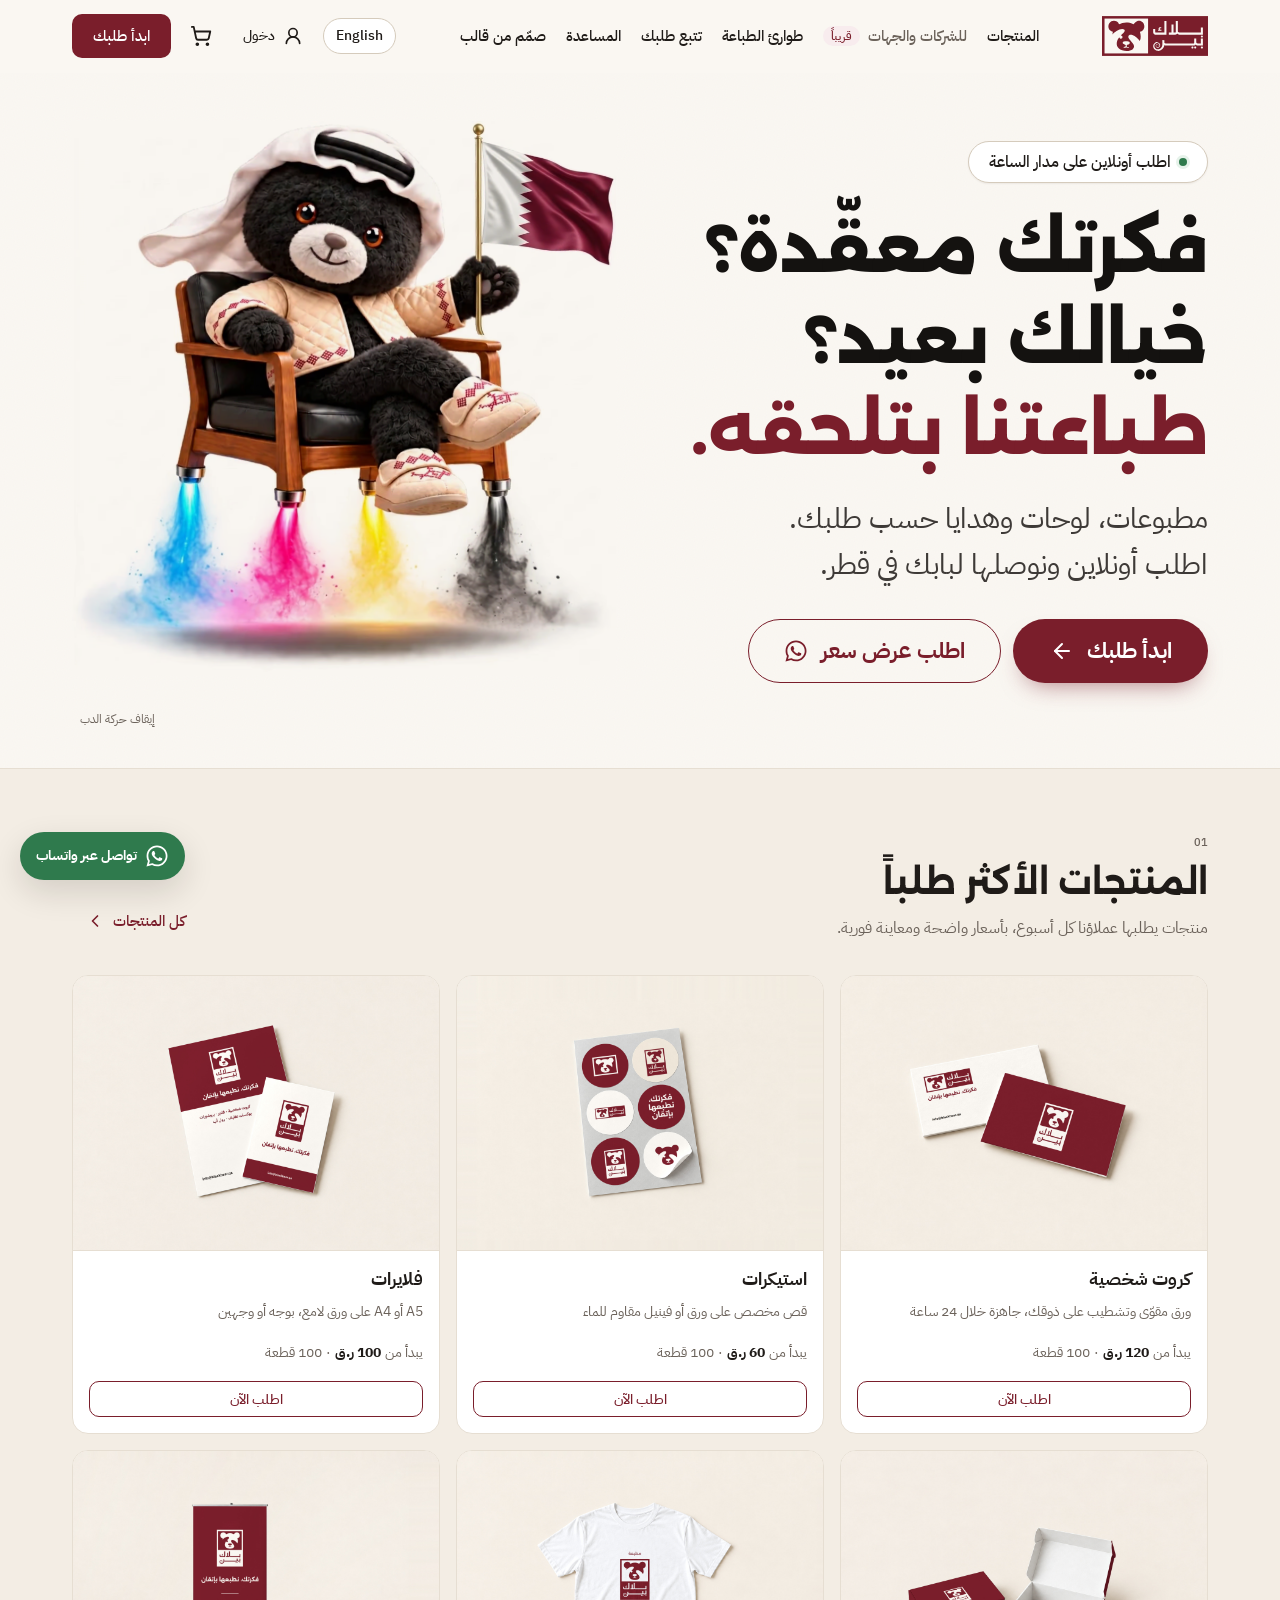
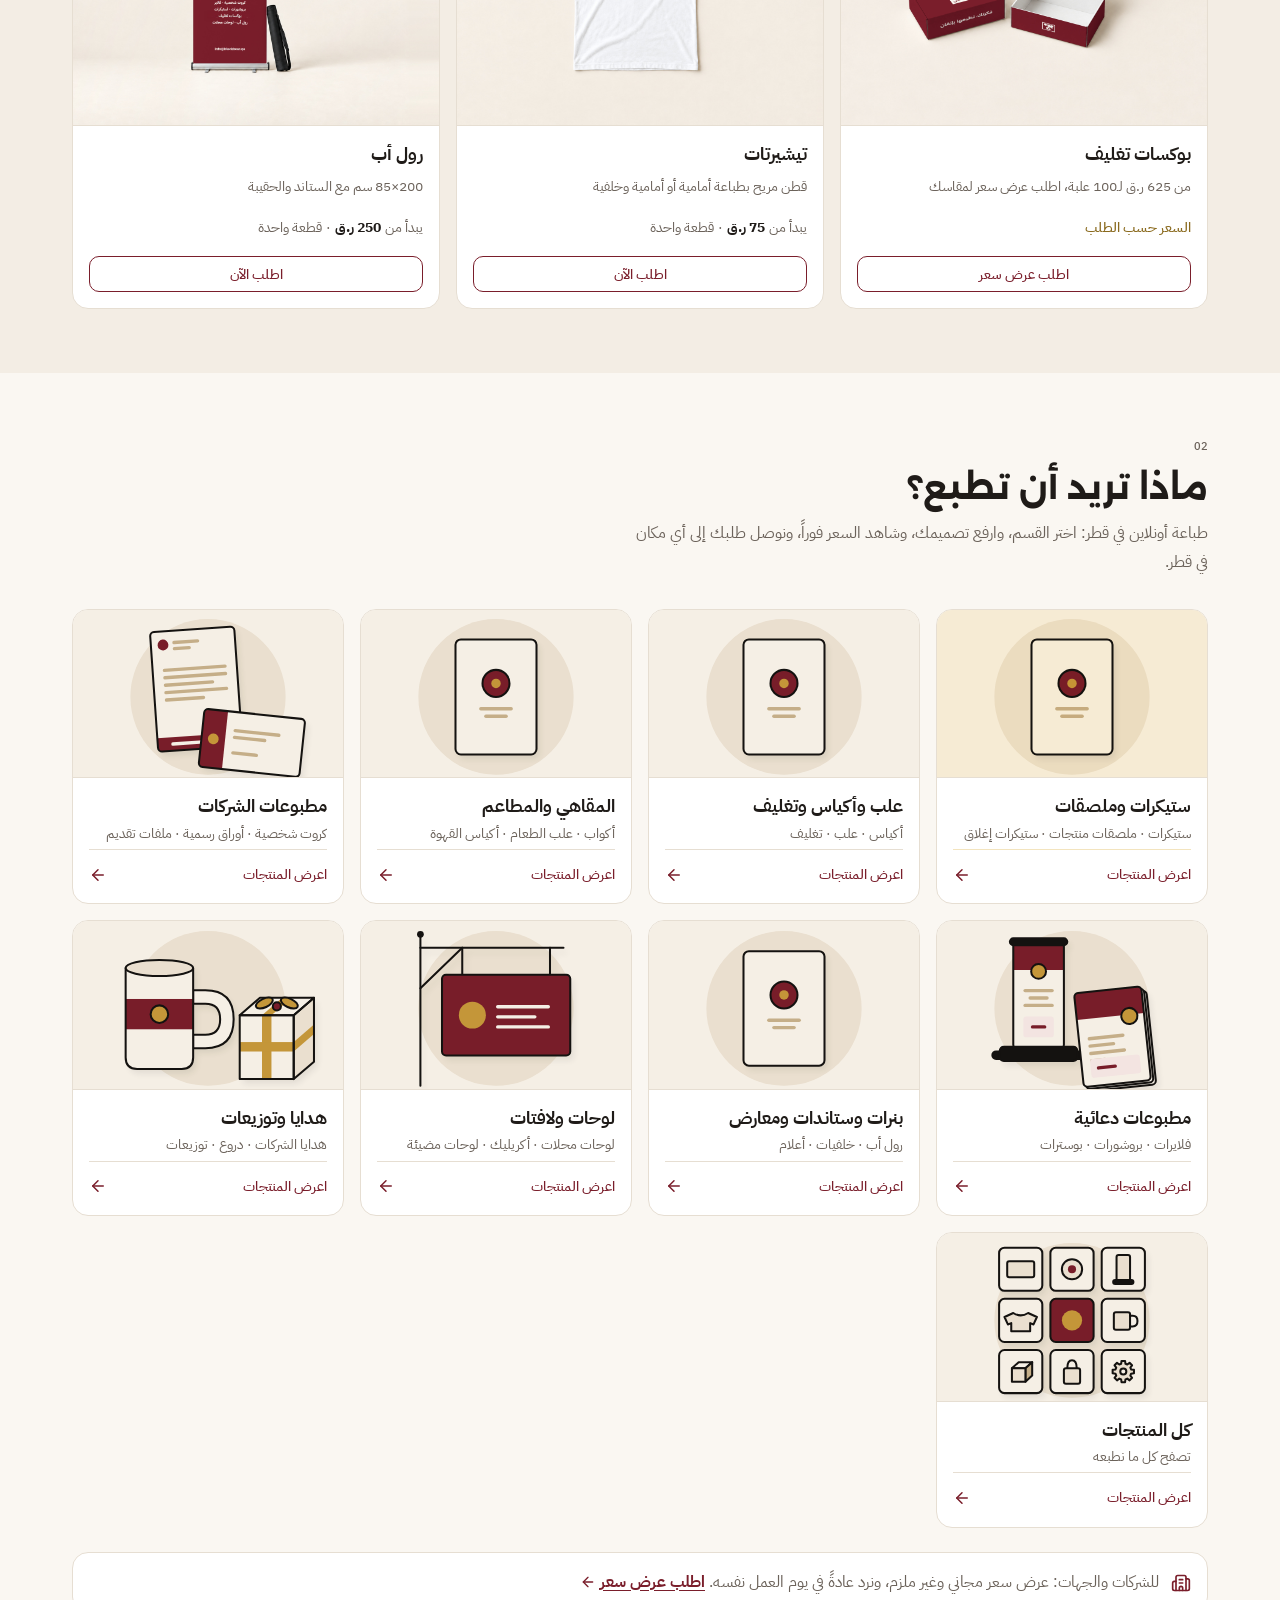
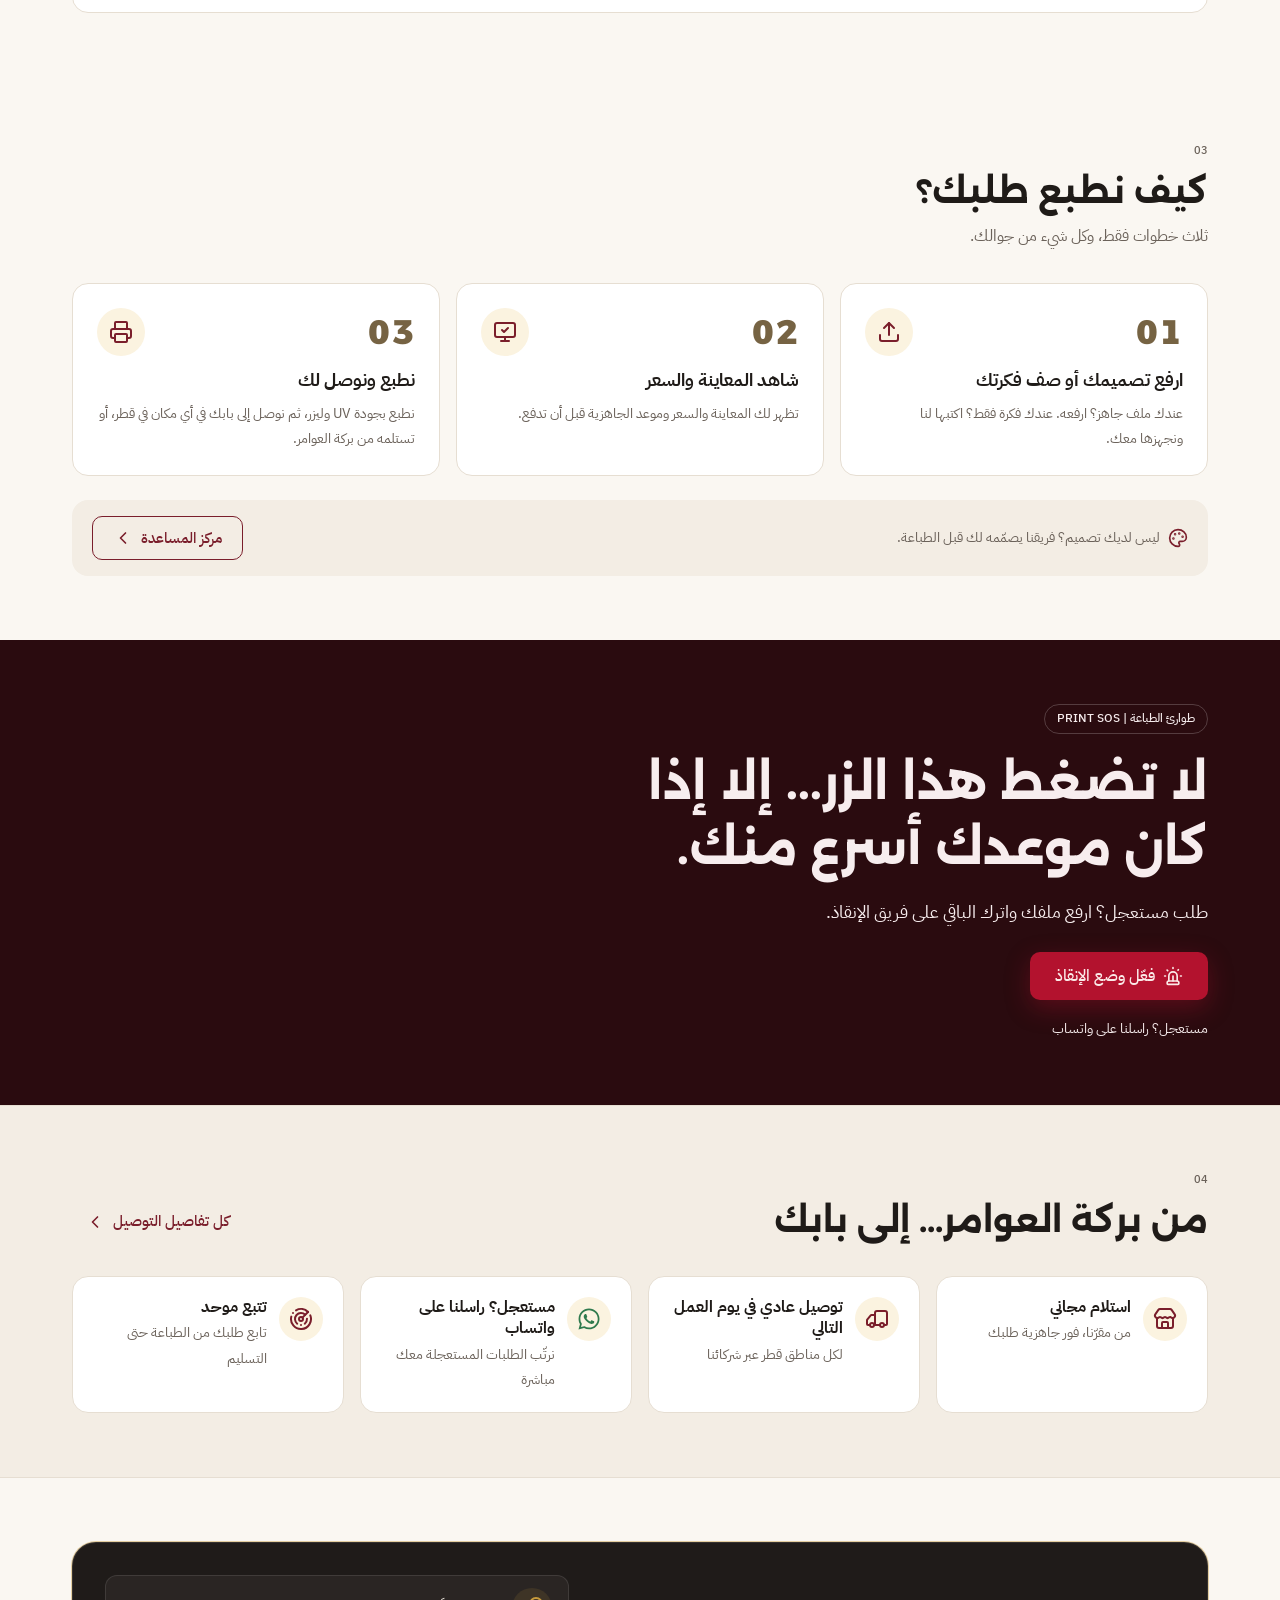
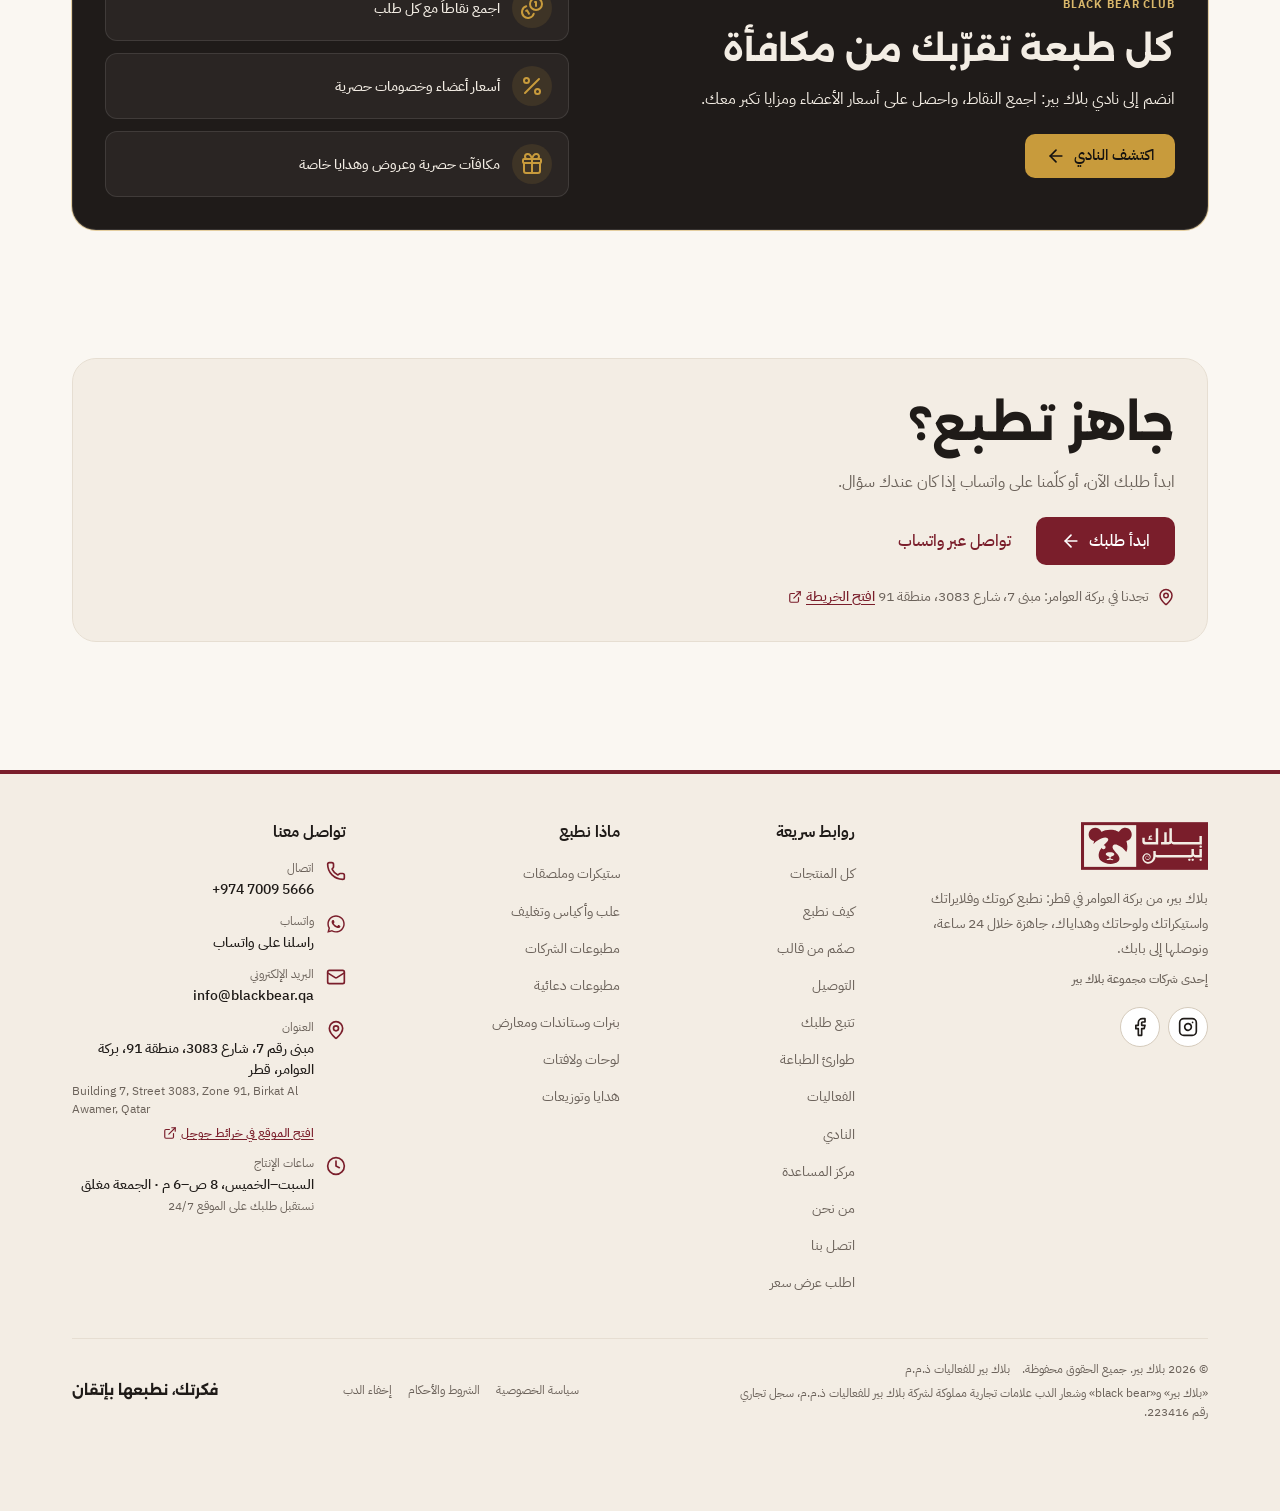
==== commit c123dfb6: "Bear page: the bear waves the flag (5 s video, plays once, replays on hover/tap) Co-Authored-By: Cla" ====
--- a/bear/index.html
+++ b/bear/index.html
@@ -1,6 +1,6 @@
 <!DOCTYPE html>
 
-<html dir="rtl" lang="ar"><head><meta charset="utf-8"/><meta content="width=device-width, initial-scale=1" name="viewport"/><title>بلاك بير | طباعة في قطر: كروت شخصية، ستيكرات، بنرات وهدايا</title><meta content="بلاك بير — طباعة كروت شخصية وفلايرات واستيكرات وبنرات ولوحات وهدايا في قطر. ارفع تصميمك وشاهد المعاينة والسعر فوراً، ومنتجات كثيرة تجهز خلال 24 ساعة مع التوصيل لكل قطر." name="description"/><link href="https://blackbear.qa/icon.svg" rel="icon" type="image/svg+xml"/><link href="site.css" rel="stylesheet"/></head><body><div hidden=""><!--$--><!--/$--></div><a class="skip-link" href="#main">انتقل إلى المحتوى</a><svg aria-hidden="true" data-logo-sprite="" focusable="false" height="0" style="position:absolute;inline-size:0;block-size:0;overflow:hidden" width="0" xmlns="http://www.w3.org/2000/svg"><defs><g><rect height="74.217" id="bbph-ar-p0" width="197.083" x="0" y="0"></rect><rect height="64.777" id="bbph-ar-p1" width="80.926" x="4.72" y="4.72"></rect><g id="bbph-ar-p2" transform="translate(0.001 -0.006) scale(1.00000)"><path d="M51.516 48.992C52.703 51.736 48.191 52.624 46.661 53.785C45.914 54.348 45.535 55.069 45.879 56.01C46.424 57.488 49.133 56.925 49.995 57.919C50.294 58.262 50.276 58.79 49.845 59.001C49.133 59.352 46.635 58.508 45.641 58.447C43.935 58.332 42.783 58.895 41.244 59.018C40.681 59.062 39.722 59.071 39.951 58.227C40.32 56.899 43.882 57.602 44.26 55.852C44.419 55.078 44.234 54.454 43.636 53.944C42.097 52.624 37.866 51.965 38.482 49.265C38.922 47.321 42.536 46.996 44.111 46.934C46.063 46.855 50.61 46.881 51.516 48.992M65.095 9.485C61.63 10.567 59.194 14.938 58.781 15.061C58.402 15.167 52.765 12.722 51.287 12.423C46.749 11.482 42.237 11.552 37.77 12.836C36.723 13.144 32.088 15.387 31.657 15.07C28.649 7.629 17.849 6.741 13.548 13.584C9.643 19.802 12.854 28.078 20.171 29.406L19.362 34.304C22.475 29.458 36.002 20.831 41.191 24.964C45.404 28.324 36.714 33.601 34.911 36.151C39.212 35.791 39.3 42.818 34.515 42.07C33.152 41.859 32.387 40.813 32.229 39.652C27.101 44.999 25.184 54.542 30.998 60.082C36.855 65.667 50.936 66.854 57.197 61.692C66.406 54.093 48.579 44.973 48.948 38.658C49.194 34.524 53.477 34.533 56.512 35.413C61.903 36.978 67.268 41.991 70.302 46.573C72.984 41.349 72.026 34.85 70.504 29.406C84.655 26.319 79.211 5.061 65.095 9.485"></path></g><g id="bbph-ar-p3" transform="translate(82.855 -86.655) scale(1.29493)"><path d="M21.366 86.53L20.5 86.53C19.951 86.53 19.55 86.409 19.298 86.166C19.046 85.923 18.92 85.669 18.92 85.403C18.92 85.064 19.014 84.817 19.202 84.661C19.389 84.505 19.621 84.427 19.896 84.427C20.079 84.427 20.26 84.444 20.438 84.475C20.617 84.508 20.784 84.542 20.94 84.579L21.174 83.136C20.715 83.008 20.253 82.943 19.786 82.943C18.915 82.943 18.272 83.152 17.855 83.569C17.438 83.986 17.23 84.469 17.23 85.018C17.23 85.33 17.296 85.612 17.429 85.865C17.561 86.116 17.697 86.339 17.834 86.53L16.57 86.53L16.57 88.042L21.366 88.042L21.366 86.53"></path><path d="M25.606 90.665L13.54 90.665C13.421 90.665 13.297 90.654 13.169 90.631C13.041 90.608 12.921 90.553 12.812 90.466C12.702 90.379 12.605 90.246 12.523 90.067C12.441 89.888 12.399 89.653 12.399 89.359L12.399 85.553L9.486 85.553L9.486 89.882C9.486 90.376 9.55 90.855 9.678 91.318C9.806 91.78 10.015 92.181 10.304 92.52C10.592 92.859 10.968 93.132 11.43 93.338C11.893 93.544 12.459 93.647 13.128 93.647L28.547 93.647L28.547 74.209L25.606 74.209L25.606 90.665"></path><path d="M78.189 93.647L80.885 93.647L80.885 83.45L77.957 83.45L77.957 90.665L74.618 90.665L74.439 90.665L47.154 90.665C46.302 90.665 45.718 90.445 45.402 90.005C45.086 89.565 44.928 89.002 44.928 88.315L44.928 74.209L41.973 74.209L41.973 89.346C41.973 89.749 41.916 90.069 41.801 90.308C41.687 90.546 41.432 90.665 41.039 90.665L38.716 90.665L38.716 79.006L35.803 79.006L35.803 90.665L31.969 90.665L31.969 93.647L41.162 93.647C41.813 93.647 42.42 93.505 42.983 93.221C43.547 92.937 43.975 92.506 44.268 91.929C44.534 92.36 44.902 92.754 45.374 93.111C45.846 93.468 46.426 93.647 47.113 93.647L73.753 93.647L73.849 93.647L74.053 93.647L78.038 93.647L78.189 93.647"></path><path d="M80.497 95.407C80.213 95.141 79.874 95.008 79.479 95.008C79.058 95.008 78.708 95.141 78.428 95.407C78.149 95.673 78.01 96 78.01 96.387C78.01 96.79 78.149 97.123 78.428 97.385C78.708 97.647 79.058 97.778 79.479 97.778C79.874 97.778 80.213 97.647 80.497 97.385C80.78 97.123 80.922 96.79 80.922 96.387C80.922 96 80.78 95.673 80.497 95.407"></path><path d="M80.497 111.11C80.213 110.844 79.874 110.711 79.479 110.711C79.058 110.711 78.708 110.844 78.428 111.11C78.149 111.376 78.01 111.703 78.01 112.09C78.01 112.493 78.149 112.826 78.428 113.088C78.708 113.35 79.058 113.481 79.479 113.481C79.874 113.481 80.213 113.35 80.497 113.088C80.78 112.826 80.922 112.493 80.922 112.09C80.922 111.703 80.78 111.376 80.497 111.11"></path><path d="M70.896 111.11C70.612 110.844 70.273 110.711 69.878 110.711C69.456 110.711 69.107 110.844 68.827 111.11C68.547 111.376 68.409 111.703 68.409 112.09C68.409 112.493 68.547 112.826 68.827 113.088C69.107 113.35 69.456 113.481 69.878 113.481C70.273 113.481 70.612 113.35 70.896 113.088C71.179 112.826 71.32 112.493 71.32 112.09C71.32 111.703 71.179 111.376 70.896 111.11"></path><path d="M66.915 111.11C66.631 110.844 66.292 110.711 65.897 110.711C65.476 110.711 65.126 110.844 64.846 111.11C64.567 111.376 64.428 111.703 64.428 112.09C64.428 112.493 64.567 112.826 64.846 113.088C65.126 113.35 65.476 113.481 65.897 113.481C66.292 113.481 66.631 113.35 66.915 113.088C67.198 112.826 67.34 112.493 67.34 112.09C67.34 111.703 67.198 111.376 66.915 111.11"></path><path d="M77.941 106.373L74.506 106.373L74.298 106.373L73.594 106.373C72.737 106.373 72.145 106.152 71.818 105.709C71.49 105.267 71.327 104.701 71.327 104.009L71.327 99.117L68.397 99.117L68.397 105.046C68.397 105.452 68.332 105.774 68.203 106.014C68.074 106.253 67.821 106.373 67.443 106.373L65.514 106.373L65.107 106.373L64.955 106.373L63.384 106.373L61.755 106.373L61.63 106.373L61.004 106.373L60.999 106.373L60.947 106.373L60.879 106.373L60.874 106.373L60.855 106.373L60.822 106.373L60.73 106.373L60.706 106.373L60.581 106.373L58.72 106.373L30.814 106.373L28.529 106.373L28.391 106.373L27.631 106.373C26.737 106.373 26.129 106.152 25.806 105.709C25.686 105.544 25.635 105.396 25.614 105.168L25.604 101.5L22.669 101.481L22.67 107.299L22.671 107.401L22.676 107.44C22.647 109.254 22.117 111.179 20.884 112.589C20.275 113.299 19.508 113.874 18.648 114.279C17.822 114.666 16.899 114.84 15.98 114.759C15.061 114.685 14.156 114.358 13.387 113.824C12.615 113.294 11.992 112.549 11.584 111.688C11.189 110.86 11.078 109.905 11.275 108.994C11.471 108.085 11.974 107.234 12.698 106.624C12.879 106.472 13.072 106.333 13.276 106.21C13.481 106.09 13.699 105.98 13.91 105.9C14.339 105.736 14.803 105.661 15.267 105.683C16.197 105.721 17.116 106.168 17.73 106.895C18.034 107.255 18.283 107.692 18.401 108.132C18.524 108.579 18.526 109.061 18.411 109.517C18.294 109.973 18.061 110.405 17.73 110.749C17.567 110.923 17.379 111.075 17.174 111.201C16.968 111.33 16.75 111.43 16.527 111.491C16.077 111.615 15.582 111.591 15.138 111.415C14.693 111.243 14.303 110.923 14.048 110.51C13.917 110.302 13.827 110.081 13.781 109.85C13.736 109.618 13.738 109.376 13.788 109.141C13.885 108.672 14.18 108.241 14.597 107.982C15.005 107.711 15.529 107.654 15.982 107.852C16.208 107.945 16.407 108.101 16.56 108.294C16.716 108.489 16.821 108.721 16.845 108.963C16.902 109.45 16.615 109.968 16.146 110.171C15.926 110.285 15.652 110.31 15.402 110.227C15.152 110.148 14.929 109.962 14.802 109.714C14.893 109.977 15.095 110.207 15.359 110.334C15.621 110.462 15.944 110.485 16.234 110.382C16.804 110.171 17.196 109.561 17.157 108.939C17.141 108.627 17.022 108.329 16.845 108.083C16.667 107.834 16.427 107.626 16.147 107.493C15.595 107.21 14.883 107.253 14.354 107.571C13.813 107.87 13.402 108.402 13.243 109.009C13.162 109.313 13.143 109.634 13.188 109.948C13.233 110.262 13.342 110.567 13.493 110.835C13.794 111.38 14.279 111.827 14.855 112.083C15.428 112.345 16.093 112.415 16.718 112.276C17.96 111.987 18.975 111.007 19.346 109.784C19.534 109.177 19.567 108.516 19.428 107.887C19.287 107.25 18.998 106.687 18.617 106.182C17.85 105.176 16.649 104.504 15.368 104.384C14.728 104.32 14.072 104.391 13.456 104.591C12.841 104.795 12.29 105.09 11.782 105.477C10.77 106.245 10.024 107.361 9.69 108.601C9.351 109.84 9.435 111.207 9.936 112.406C10.414 113.572 11.205 114.628 12.222 115.404C13.233 116.186 14.455 116.702 15.738 116.874C17.018 117.054 18.357 116.877 19.561 116.383C20.731 115.905 21.814 115.178 22.696 114.251C23.584 113.329 24.49 112.212 24.927 111C25.229 110.169 25.404 109.29 25.457 108.401C25.701 108.64 25.993 108.854 26.338 109.04C26.748 109.262 27.207 109.372 27.714 109.372L28.391 109.372L28.529 109.372L30.841 109.372L58.72 109.372L60.581 109.372L60.73 109.372L60.733 109.372L60.822 109.372L60.874 109.372L60.879 109.372L60.882 109.372L60.975 109.372L61.026 109.372L61.031 109.372L61.63 109.372L61.782 109.372L63.384 109.372L64.955 109.372L65.135 109.372L65.541 109.372L67.568 109.372C68.286 109.372 68.908 109.209 69.433 108.882C69.959 108.554 70.369 108.142 70.664 107.644C70.903 108.078 71.251 108.474 71.707 108.833C72.163 109.193 72.769 109.372 73.525 109.372L74.298 109.372L74.506 109.372L80.885 109.372L80.885 99.117L77.941 99.117L77.941 106.373"></path></g><mask height="74.217" id="bbph-ar-mask" maskunits="userSpaceOnUse" width="197.083" x="0" y="0"><use fill="#fff" href="#bbph-ar-p0"></use><use fill="#000" href="#bbph-ar-p1"></use><use fill="#fff" href="#bbph-ar-p2"></use><use fill="#000" href="#bbph-ar-p3"></use></mask><g id="bbph-ar-ground"><use href="#bbph-ar-p1"></use><use href="#bbph-ar-p3"></use></g></g></defs></svg><header class="Header-module__85i50G__header" data-testid="header"><div class="container Header-module__85i50G__inner"><span style="display:contents"><a aria-label="بلاك بير — الصفحة الرئيسية" class="Header-module__85i50G__logoLink" href="https://blackbear.qa/"><span class="Logo-module__TJhx0G__logo Header-module__85i50G__logoFull" data-logo="ar" dir="rtl" lang="ar" translate="no"><svg aria-hidden="true" class="Logo-module__TJhx0G__plaque" focusable="false" height="40" viewbox="0 0 197.083 74.217" width="106" xmlns="http://www.w3.org/2000/svg"><use fill="var(--logo-ground)" href="#bbph-ar-ground"></use><rect fill="var(--logo-fg)" height="74.217" mask="url(#bbph-ar-mask)" width="197.083" x="0" y="0"></rect></svg></span><span class="Logo-module__TJhx0G__logo Header-module__85i50G__logoCompact" data-logo="ar" dir="rtl" lang="ar" translate="no"><svg aria-hidden="true" class="Logo-module__TJhx0G__plaque" focusable="false" height="32" viewbox="0 0 197.083 74.217" width="85" xmlns="http://www.w3.org/2000/svg"><use fill="var(--logo-ground)" href="#bbph-ar-ground"></use><rect fill="var(--logo-fg)" height="74.217" mask="url(#bbph-ar-mask)" width="197.083" x="0" y="0"></rect></svg></span></a></span><nav aria-label="التنقل الرئيسي" class="Header-module__85i50G__nav" data-enclose=""><ul class="NavLinks-module__K6ozZq__list NavLinks-module__K6ozZq__bar" role="list"><li class="NavLinks-module__K6ozZq__item" data-key="products"><a class="NavLinks-module__K6ozZq__link" data-testid="nav-link-products" href="https://blackbear.qa/products">المنتجات</a></li><li class="NavLinks-module__K6ozZq__item" data-key="business"><span class="NavLinks-module__K6ozZq__link NavLinks-module__K6ozZq__soon" data-soon="" data-testid="nav-link-business">للشركات والجهات<!-- --> <span class="NavLinks-module__K6ozZq__soonBadge">قريباً</span></span></li><li class="NavLinks-module__K6ozZq__item" data-key="sos"><a class="NavLinks-module__K6ozZq__link" data-testid="nav-link-sos" href="https://blackbear.qa/sos">طوارئ الطباعة</a></li><li class="NavLinks-module__K6ozZq__item" data-key="track"><a class="NavLinks-module__K6ozZq__link" data-testid="nav-link-track" href="https://blackbear.qa/track">تتبع طلبك</a></li><li class="NavLinks-module__K6ozZq__item" data-key="help"><a class="NavLinks-module__K6ozZq__link" data-testid="nav-link-help" href="https://blackbear.qa/help">المساعدة</a></li><li class="NavLinks-module__K6ozZq__item" data-key="studio"><a class="NavLinks-module__K6ozZq__link" data-testid="nav-studio" href="https://blackbear.qa/studio">صمّم من قالب</a></li></ul></nav><div class="Header-module__85i50G__actions"><!--$--><a class="LanguageSwitch-module__vtomAW__switch LanguageSwitch-module__vtomAW__chip" data-testid="lang-switch" href="https://blackbear.qa/en" hreflang="en" lang="en"><span class="LanguageSwitch-module__vtomAW__full">English</span><span class="LanguageSwitch-module__vtomAW__short">EN<span class="sr-only"> — English</span></span></a><!--/$--><a aria-label="دخول" class="AccountMenu-module__7anEZW__link Header-module__85i50G__account" data-testid="account-link" href="https://blackbear.qa/login"><svg aria-hidden="true" class="lucide lucide-user-round AccountMenu-module__7anEZW__icon" fill="none" height="24" stroke="currentColor" stroke-linecap="round" stroke-linejoin="round" stroke-width="2" viewbox="0 0 24 24" width="24" xmlns="http://www.w3.org/2000/svg"><circle cx="12" cy="8" r="5"></circle><path d="M20 21a8 8 0 0 0-16 0"></path></svg><span class="AccountMenu-module__7anEZW__label">دخول</span></a><a class="Header-module__85i50G__cart" data-testid="cart-link" href="https://blackbear.qa/cart"><svg aria-hidden="true" class="lucide lucide-shopping-cart Header-module__85i50G__cartIcon" fill="none" height="24" stroke="currentColor" stroke-linecap="round" stroke-linejoin="round" stroke-width="2" viewbox="0 0 24 24" width="24" xmlns="http://www.w3.org/2000/svg"><circle cx="8" cy="21" r="1"></circle><circle cx="19" cy="21" r="1"></circle><path d="M2.05 2.05h2l2.66 12.42a2 2 0 0 0 2 1.58h9.78a2 2 0 0 0 1.95-1.57l1.65-7.43H5.12"></path></svg><span class="sr-only">السلة</span><span aria-hidden="true" class="Header-module__85i50G__badge" data-empty="true" data-testid="cart-count">0</span><span class="sr-only">السلة فارغة</span></a><a class="Button-module__xDwtkW__button Button-module__xDwtkW__primary Button-module__xDwtkW__md Header-module__85i50G__cta" data-enclose="" href="https://blackbear.qa/products">ابدأ طلبك</a><button aria-controls="_R_1el5rrqbn5rlb_" aria-expanded="true" aria-label="افتح القائمة" class="Button-module__xDwtkW__button Button-module__xDwtkW__tertiary IconButton-module__Nkf5lG__iconButton IconButton-module__Nkf5lG__md Header-module__85i50G__menuButton" data-enclose="" data-testid="mobile-menu-button" title="افتح القائمة" type="button"><svg aria-hidden="true" class="lucide lucide-menu IconButton-module__Nkf5lG__icon" fill="none" height="24" stroke="currentColor" stroke-linecap="round" stroke-linejoin="round" stroke-width="2" viewbox="0 0 24 24" width="24" xmlns="http://www.w3.org/2000/svg"><path d="M4 5h16"></path><path d="M4 12h16"></path><path d="M4 19h16"></path></svg></button><dialog aria-labelledby="_R_1el5rrqbn5rlb_-title" class="Drawer-module__mNym0G__dialog Drawer-module__mNym0G__end" data-testid="mobile-menu" id="_R_1el5rrqbn5rlb_"><div class="Drawer-module__mNym0G__panel MobileMenu-module__o7waBW__panel"><div class="Drawer-module__mNym0G__header"><div class="Drawer-module__mNym0G__headerSlot"><a aria-label="بلاك بير — الصفحة الرئيسية" class="MobileMenu-module__o7waBW__logoLink" href="https://blackbear.qa/"><span class="Logo-module__TJhx0G__logo" data-logo="ar" dir="rtl" lang="ar" translate="no"><svg aria-hidden="true" class="Logo-module__TJhx0G__plaque" focusable="false" height="32" viewbox="0 0 197.083 74.217" width="85" xmlns="http://www.w3.org/2000/svg"><use fill="var(--logo-ground)" href="#bbph-ar-ground"></use><rect fill="var(--logo-fg)" height="74.217" mask="url(#bbph-ar-mask)" width="197.083" x="0" y="0"></rect></svg></span></a></div><h2 class="sr-only" id="_R_1el5rrqbn5rlb_-title">القائمة</h2><button aria-label="أغلق القائمة" class="Button-module__xDwtkW__button Button-module__xDwtkW__tertiary IconButton-module__Nkf5lG__iconButton IconButton-module__Nkf5lG__md IconButton-module__Nkf5lG__round Drawer-module__mNym0G__close" title="أغلق القائمة" type="button"><svg aria-hidden="true" class="lucide lucide-x IconButton-module__Nkf5lG__icon" fill="none" height="24" stroke="currentColor" stroke-linecap="round" stroke-linejoin="round" stroke-width="2" viewbox="0 0 24 24" width="24" xmlns="http://www.w3.org/2000/svg"><path d="M18 6 6 18"></path><path d="m6 6 12 12"></path></svg></button></div><div class="Drawer-module__mNym0G__body"><nav aria-label="قائمة الجوال" class="MobileMenu-module__o7waBW__nav"><div class="MobileMenu-module__o7waBW__group"><h3 class="MobileMenu-module__o7waBW__groupTitle">ماذا تريد أن تطبع؟</h3><ul class="MobileMenu-module__o7waBW__categories" role="list"><li><a class="MobileMenu-module__o7waBW__category" data-testid="menu-category-stickers" href="https://blackbear.qa/products/stickers"><svg aria-hidden="true" class="lucide lucide-sticker MobileMenu-module__o7waBW__categoryIcon" fill="none" height="24" stroke="currentColor" stroke-linecap="round" stroke-linejoin="round" stroke-width="2" viewbox="0 0 24 24" width="24" xmlns="http://www.w3.org/2000/svg"><path d="M21 9a2.4 2.4 0 0 0-.706-1.706l-3.588-3.588A2.4 2.4 0 0 0 15 3H5a2 2 0 0 0-2 2v14a2 2 0 0 0 2 2h14a2 2 0 0 0 2-2z"></path><path d="M15 3v5a1 1 0 0 0 1 1h5"></path><path d="M8 13h.01"></path><path d="M16 13h.01"></path><path d="M10 16s.8 1 2 1c1.3 0 2-1 2-1"></path></svg><span>ستيكرات وملصقات</span></a></li><li><a class="MobileMenu-module__o7waBW__category" data-testid="menu-category-packaging" href="https://blackbear.qa/products/packaging"><svg aria-hidden="true" class="lucide lucide-package MobileMenu-module__o7waBW__categoryIcon" fill="none" height="24" stroke="currentColor" stroke-linecap="round" stroke-linejoin="round" stroke-width="2" viewbox="0 0 24 24" width="24" xmlns="http://www.w3.org/2000/svg"><path d="M11 21.73a2 2 0 0 0 2 0l7-4A2 2 0 0 0 21 16V8a2 2 0 0 0-1-1.73l-7-4a2 2 0 0 0-2 0l-7 4A2 2 0 0 0 3 8v8a2 2 0 0 0 1 1.73z"></path><path d="M12 22V12"></path><polyline points="3.29 7 12 12 20.71 7"></polyline><path d="m7.5 4.27 9 5.15"></path></svg><span>علب وأكياس وتغليف</span></a></li><li><a class="MobileMenu-module__o7waBW__category" data-testid="menu-category-corporate" href="https://blackbear.qa/products/corporate"><svg aria-hidden="true" class="lucide lucide-briefcase MobileMenu-module__o7waBW__categoryIcon" fill="none" height="24" stroke="currentColor" stroke-linecap="round" stroke-linejoin="round" stroke-width="2" viewbox="0 0 24 24" width="24" xmlns="http://www.w3.org/2000/svg"><path d="M16 20V4a2 2 0 0 0-2-2h-4a2 2 0 0 0-2 2v16"></path><rect height="14" rx="2" width="20" x="2" y="6"></rect></svg><span>مطبوعات الشركات</span></a></li><li><a class="MobileMenu-module__o7waBW__category" data-testid="menu-category-marketing" href="https://blackbear.qa/products/marketing"><svg aria-hidden="true" class="lucide lucide-megaphone MobileMenu-module__o7waBW__categoryIcon" fill="none" height="24" stroke="currentColor" stroke-linecap="round" stroke-linejoin="round" stroke-width="2" viewbox="0 0 24 24" width="24" xmlns="http://www.w3.org/2000/svg"><path d="M11 6a13 13 0 0 0 8.4-2.8A1 1 0 0 1 21 4v12a1 1 0 0 1-1.6.8A13 13 0 0 0 11 14H5a2 2 0 0 1-2-2V8a2 2 0 0 1 2-2z"></path><path d="M6 14a12 12 0 0 0 2.4 7.2 2 2 0 0 0 3.2-2.4A8 8 0 0 1 10 14"></path><path d="M8 6v8"></path></svg><span>مطبوعات دعائية</span></a></li><li><a class="MobileMenu-module__o7waBW__category" data-testid="menu-category-banners-stands" href="https://blackbear.qa/products/banners-stands"><svg aria-hidden="true" class="lucide lucide-flag MobileMenu-module__o7waBW__categoryIcon" fill="none" height="24" stroke="currentColor" stroke-linecap="round" stroke-linejoin="round" stroke-width="2" viewbox="0 0 24 24" width="24" xmlns="http://www.w3.org/2000/svg"><path d="M4 22V4a1 1 0 0 1 .4-.8A6 6 0 0 1 8 2c3 0 5 2 7.333 2q2 0 3.067-.8A1 1 0 0 1 20 4v10a1 1 0 0 1-.4.8A6 6 0 0 1 16 16c-3 0-5-2-8-2a6 6 0 0 0-4 1.528"></path></svg><span>بنرات وستاندات ومعارض</span></a></li><li><a class="MobileMenu-module__o7waBW__category" data-testid="menu-category-signage" href="https://blackbear.qa/products/signage"><svg aria-hidden="true" class="lucide lucide-signpost MobileMenu-module__o7waBW__categoryIcon" fill="none" height="24" stroke="currentColor" stroke-linecap="round" stroke-linejoin="round" stroke-width="2" viewbox="0 0 24 24" width="24" xmlns="http://www.w3.org/2000/svg"><path d="M12 13v8"></path><path d="M12 3v3"></path><path d="M18 6a2 2 0 0 1 1.387.56l2.307 2.22a1 1 0 0 1 0 1.44l-2.307 2.22A2 2 0 0 1 18 13H6a2 2 0 0 1-1.387-.56l-2.306-2.22a1 1 0 0 1 0-1.44l2.306-2.22A2 2 0 0 1 6 6z"></path></svg><span>لوحات ولافتات</span></a></li><li><a class="MobileMenu-module__o7waBW__category" data-testid="menu-category-gifts" href="https://blackbear.qa/products/gifts"><svg aria-hidden="true" class="lucide lucide-gift MobileMenu-module__o7waBW__categoryIcon" fill="none" height="24" stroke="currentColor" stroke-linecap="round" stroke-linejoin="round" stroke-width="2" viewbox="0 0 24 24" width="24" xmlns="http://www.w3.org/2000/svg"><path d="M12 7v14"></path><path d="M20 11v8a2 2 0 0 1-2 2H6a2 2 0 0 1-2-2v-8"></path><path d="M7.5 7a1 1 0 0 1 0-5A4.8 8 0 0 1 12 7a4.8 8 0 0 1 4.5-5 1 1 0 0 1 0 5"></path><rect height="4" rx="1" width="18" x="3" y="7"></rect></svg><span>هدايا وتوزيعات</span></a></li><li><a class="MobileMenu-module__o7waBW__category" data-testid="menu-category-all" href="https://blackbear.qa/products"><svg aria-hidden="true" class="lucide lucide-layout-grid MobileMenu-module__o7waBW__categoryIcon" fill="none" height="24" stroke="currentColor" stroke-linecap="round" stroke-linejoin="round" stroke-width="2" viewbox="0 0 24 24" width="24" xmlns="http://www.w3.org/2000/svg"><rect height="7" rx="1" width="7" x="3" y="3"></rect><rect height="7" rx="1" width="7" x="14" y="3"></rect><rect height="7" rx="1" width="7" x="14" y="14"></rect><rect height="7" rx="1" width="7" x="3" y="14"></rect></svg><span>كل المنتجات</span></a></li></ul></div><div class="MobileMenu-module__o7waBW__group"><h3 class="MobileMenu-module__o7waBW__groupTitle">خدمات ومساعدة</h3><ul class="NavLinks-module__K6ozZq__list NavLinks-module__K6ozZq__stack" role="list"><li class="NavLinks-module__K6ozZq__item" data-key="sos"><a class="NavLinks-module__K6ozZq__link" data-testid="nav-link-sos" href="https://blackbear.qa/sos">طوارئ الطباعة</a></li><li class="NavLinks-module__K6ozZq__item" data-key="business"><span class="NavLinks-module__K6ozZq__link NavLinks-module__K6ozZq__soon" data-soon="" data-testid="nav-link-business">للشركات والجهات<!-- --> <span class="NavLinks-module__K6ozZq__soonBadge">قريباً</span></span></li><li class="NavLinks-module__K6ozZq__item" data-key="studio"><a class="NavLinks-module__K6ozZq__link" data-testid="nav-studio" href="https://blackbear.qa/studio">صمّم من قالب</a></li><li class="NavLinks-module__K6ozZq__item" data-key="delivery"><a class="NavLinks-module__K6ozZq__link" data-testid="nav-link-delivery" href="https://blackbear.qa/delivery">التوصيل</a></li><li class="NavLinks-module__K6ozZq__item" data-key="track"><a class="NavLinks-module__K6ozZq__link" data-testid="nav-link-track" href="https://blackbear.qa/track">تتبع طلبك</a></li><li class="NavLinks-module__K6ozZq__item" data-key="help"><a class="NavLinks-module__K6ozZq__link" data-testid="nav-link-help" href="https://blackbear.qa/help">المساعدة</a></li></ul></div><div class="MobileMenu-module__o7waBW__group"><h3 class="MobileMenu-module__o7waBW__groupTitle">المزيد من بلاك بير</h3><ul class="NavLinks-module__K6ozZq__list NavLinks-module__K6ozZq__stack" role="list"><li class="NavLinks-module__K6ozZq__item" data-key="club"><a class="NavLinks-module__K6ozZq__link" data-testid="nav-link-club" href="https://blackbear.qa/club">النادي</a></li></ul></div></nav><div class="MobileMenu-module__o7waBW__group"><h3 class="MobileMenu-module__o7waBW__groupTitle">الحساب والتواصل</h3><div class="MobileMenu-module__o7waBW__actions"><a class="AccountMenu-module__7anEZW__row" data-testid="account-link" href="https://blackbear.qa/login"><svg aria-hidden="true" class="lucide lucide-log-in AccountMenu-module__7anEZW__rowIcon flipRtl" fill="none" height="24" stroke="currentColor" stroke-linecap="round" stroke-linejoin="round" stroke-width="2" viewbox="0 0 24 24" width="24" xmlns="http://www.w3.org/2000/svg"><path d="m10 17 5-5-5-5"></path><path d="M15 12H3"></path><path d="M15 3h4a2 2 0 0 1 2 2v14a2 2 0 0 1-2 2h-4"></path></svg><span>دخول</span></a><!--$--><a class="LanguageSwitch-module__vtomAW__switch LanguageSwitch-module__vtomAW__row" data-testid="lang-switch" href="https://blackbear.qa/en" hreflang="en" lang="en"><span class="LanguageSwitch-module__vtomAW__full">English</span></a><!--/$--><a class="Button-module__xDwtkW__button Button-module__xDwtkW__primary Button-module__xDwtkW__lg Button-module__xDwtkW__fullWidth" href="https://blackbear.qa/products">ابدأ طلبك</a></div></div></div><div class="Drawer-module__mNym0G__footer"><div class="MobileMenu-module__o7waBW__contact"><a class="MobileMenu-module__o7waBW__contactLink" href="tel:+97470095666"><svg aria-hidden="true" class="lucide lucide-phone MobileMenu-module__o7waBW__contactIcon" fill="none" height="24" stroke="currentColor" stroke-linecap="round" stroke-linejoin="round" stroke-width="2" viewbox="0 0 24 24" width="24" xmlns="http://www.w3.org/2000/svg"><path d="M13.832 16.568a1 1 0 0 0 1.213-.303l.355-.465A2 2 0 0 1 17 15h3a2 2 0 0 1 2 2v3a2 2 0 0 1-2 2A18 18 0 0 1 2 4a2 2 0 0 1 2-2h3a2 2 0 0 1 2 2v3a2 2 0 0 1-.8 1.6l-.468.351a1 1 0 0 0-.292 1.233 14 14 0 0 0 6.392 6.384"></path></svg><span class="MobileMenu-module__o7waBW__contactText"><span class="MobileMenu-module__o7waBW__contactLabel">اتصل بنا</span><bdi class="Bdi-module__5pXCna__bdi MobileMenu-module__o7waBW__contactValue" dir="ltr">+974 7009 5666</bdi></span></a><a class="MobileMenu-module__o7waBW__contactLink MobileMenu-module__o7waBW__whatsapp" href="https://wa.me/97470095666?text=%D9%85%D8%B1%D8%AD%D8%A8%D8%A7%D9%8B%20%D8%A8%D9%84%D8%A7%D9%83%20%D8%A8%D9%8A%D8%B1%D8%8C%20%D8%A3%D8%B1%D8%BA%D8%A8%20%D8%A8%D8%A7%D9%84%D8%A7%D8%B3%D8%AA%D9%81%D8%B3%D8%A7%D8%B1%20%D8%B9%D9%86%20%D8%A7%D9%84%D8%B7%D8%A8%D8%A7%D8%B9%D8%A9." rel="noopener noreferrer" target="_blank"><svg aria-hidden="true" class="MobileMenu-module__o7waBW__contactIcon" fill="currentColor" focusable="false" height="22" viewbox="0 0 448 512" width="22" xmlns="http://www.w3.org/2000/svg"><path d="M380.9 97.1C339 55.1 283.2 32 223.9 32c-122.4 0-222 99.6-222 222 0 39.1 10.2 77.3 29.6 111L0 480l117.7-30.9c32.4 17.7 68.9 27 106.1 27h.1c122.3 0 224.1-99.6 224.1-222 0-59.3-25.2-115-67.1-157zm-157 341.6c-33.2 0-65.7-8.9-94-25.7l-6.7-4-69.8 18.3L72 359.2l-4.4-7c-18.5-29.4-28.2-63.3-28.2-98.2 0-101.7 82.8-184.5 184.6-184.5 49.3 0 95.6 19.2 130.4 54.1 34.8 34.9 56.2 81.2 56.1 130.5 0 101.8-84.9 184.6-186.6 184.6zm101.2-138.2c-5.5-2.8-32.8-16.2-37.9-18-5.1-1.9-8.8-2.8-12.5 2.8-3.7 5.6-14.3 18-17.6 21.8-3.2 3.7-6.5 4.2-12 1.4-32.6-16.3-54-29.1-75.5-66-5.7-9.8 5.7-9.1 16.3-30.3 1.8-3.7.9-6.9-.5-9.7-1.4-2.8-12.5-30.1-17.1-41.2-4.5-10.8-9.1-9.3-12.5-9.5-3.2-.2-6.9-.2-10.6-.2-3.7 0-9.7 1.4-14.8 6.9-5.1 5.6-19.4 19-19.4 46.3 0 27.3 19.9 53.7 22.6 57.4 2.8 3.7 39.1 59.7 94.8 83.8 35.2 15.2 49 16.5 66.6 13.9 10.7-1.6 32.8-13.4 37.4-26.4 4.6-13 4.6-24.1 3.2-26.4-1.3-2.5-5-3.9-10.5-6.6z"></path></svg><span class="MobileMenu-module__o7waBW__contactText"><span class="MobileMenu-module__o7waBW__contactValue">راسلنا على واتساب</span></span></a></div></div></div></dialog></div></div></header><main id="main" tabindex="-1"><section class="Hero-module__9M-K-a__hero grain" data-testid="hero"><div class="container Hero-module__9M-K-a__inner"><div class="Hero-module__9M-K-a__copy"><span class="Hero-module__9M-K-a__badge" data-testid="hero-badge"><span aria-hidden="true" class="Hero-module__9M-K-a__badgeDot"></span>اطلب أونلاين على مدار الساعة</span><h1 class="display Hero-module__9M-K-a__title"><span class="Hero-module__9M-K-a__line">فكرتك معقّدة؟</span> <span class="Hero-module__9M-K-a__line">خيالك بعيد؟</span> <span class="Hero-module__9M-K-a__line Hero-module__9M-K-a__accent">طباعتنا بتلحقه.</span></h1><p class="Hero-module__9M-K-a__subtitle"><span class="Hero-module__9M-K-a__line">مطبوعات، لوحات وهدايا حسب طلبك.</span> <span class="Hero-module__9M-K-a__line">اطلب أونلاين ونوصلها لبابك في قطر.</span></p><div class="Hero-module__9M-K-a__actions"><a class="Button-module__xDwtkW__button Button-module__xDwtkW__primary Button-module__xDwtkW__lg Hero-module__9M-K-a__action" data-testid="hero-cta-primary" href="https://blackbear.qa/products">ابدأ طلبك<svg aria-hidden="true" class="lucide lucide-arrow-right Button-module__xDwtkW__icon flipRtl" fill="none" height="24" stroke="currentColor" stroke-linecap="round" stroke-linejoin="round" stroke-width="2" viewbox="0 0 24 24" width="24" xmlns="http://www.w3.org/2000/svg"><path d="M5 12h14"></path><path d="m12 5 7 7-7 7"></path></svg></a><a class="Button-module__xDwtkW__button Button-module__xDwtkW__secondary Button-module__xDwtkW__lg Hero-module__9M-K-a__action" data-testid="hero-cta-whatsapp" href="https://wa.me/97470095666?text=%D9%85%D8%B1%D8%AD%D8%A8%D8%A7%D9%8B%20%D8%A8%D9%84%D8%A7%D9%83%20%D8%A8%D9%8A%D8%B1%D8%8C%20%D8%A3%D8%B1%D9%8A%D8%AF%20%D8%B3%D8%B9%D8%B1%D8%A7%D9%8B%20%D9%84%D9%84%D8%B7%D8%A8%D8%A7%D8%B9%D8%A9." rel="noopener noreferrer" target="_blank">اطلب عرض سعر<span class="sr-only"> <!-- -->على واتساب</span><svg aria-hidden="true" class="Hero-module__9M-K-a__whatsappIcon" fill="currentColor" focusable="false" height="24" viewbox="0 0 448 512" width="24" xmlns="http://www.w3.org/2000/svg"><path d="M380.9 97.1C339 55.1 283.2 32 223.9 32c-122.4 0-222 99.6-222 222 0 39.1 10.2 77.3 29.6 111L0 480l117.7-30.9c32.4 17.7 68.9 27 106.1 27h.1c122.3 0 224.1-99.6 224.1-222 0-59.3-25.2-115-67.1-157zm-157 341.6c-33.2 0-65.7-8.9-94-25.7l-6.7-4-69.8 18.3L72 359.2l-4.4-7c-18.5-29.4-28.2-63.3-28.2-98.2 0-101.7 82.8-184.5 184.6-184.5 49.3 0 95.6 19.2 130.4 54.1 34.8 34.9 56.2 81.2 56.1 130.5 0 101.8-84.9 184.6-186.6 184.6zm101.2-138.2c-5.5-2.8-32.8-16.2-37.9-18-5.1-1.9-8.8-2.8-12.5 2.8-3.7 5.6-14.3 18-17.6 21.8-3.2 3.7-6.5 4.2-12 1.4-32.6-16.3-54-29.1-75.5-66-5.7-9.8 5.7-9.1 16.3-30.3 1.8-3.7.9-6.9-.5-9.7-1.4-2.8-12.5-30.1-17.1-41.2-4.5-10.8-9.1-9.3-12.5-9.5-3.2-.2-6.9-.2-10.6-.2-3.7 0-9.7 1.4-14.8 6.9-5.1 5.6-19.4 19-19.4 46.3 0 27.3 19.9 53.7 22.6 57.4 2.8 3.7 39.1 59.7 94.8 83.8 35.2 15.2 49 16.5 66.6 13.9 10.7-1.6 32.8-13.4 37.4-26.4 4.6-13 4.6-24.1 3.2-26.4-1.3-2.5-5-3.9-10.5-6.6z"></path></svg></a></div></div><div class="Hero-module__9M-K-a__visual"><div class="Bear-module__ENTIHG__bear" data-bear-flying="" data-pose="flying-chair" data-scene-bear=""><div class="Bear-module__ENTIHG__figure" data-bear-figure="" data-testid="bear-flying-chair-figure"><img alt="دب بلاك بير يرفع علم قطر" class="Bear-module__ENTIHG__photo" decoding="async" draggable="false" fetchpriority="high" height="1042" loading="eager" src="img/bear-flag.png" width="1024"/></div><button aria-pressed="false" class="Bear-module__ENTIHG__pause" data-bear-pause="" data-testid="bear-pause" type="button">إيقاف حركة الدب</button></div></div></div></section><section class="section section--alt page-module__-iEktq__featured" data-testid="featured-products"><div class="container"><div class="SectionHeader-module__PTuujW__header SectionHeader-module__PTuujW__lg"><div class="SectionHeader-module__PTuujW__lead"><div class="SectionHeader-module__PTuujW__text"><span class="overline tabular SectionHeader-module__PTuujW__overline">01</span><h2 class="SectionHeader-module__PTuujW__title">المنتجات الأكثر طلباً</h2><p class="SectionHeader-module__PTuujW__description">منتجات يطلبها عملاؤنا كل أسبوع، بأسعار واضحة ومعاينة فورية.</p></div></div><div class="SectionHeader-module__PTuujW__action"><a class="Button-module__xDwtkW__button Button-module__xDwtkW__tertiary Button-module__xDwtkW__md" href="https://blackbear.qa/products">كل المنتجات<svg aria-hidden="true" class="lucide lucide-chevron-right Button-module__xDwtkW__icon flipRtl" fill="none" height="24" stroke="currentColor" stroke-linecap="round" stroke-linejoin="round" stroke-width="2" viewbox="0 0 24 24" width="24" xmlns="http://www.w3.org/2000/svg"><path d="m9 18 6-6-6-6"></path></svg></a></div></div><ul class="ProductCard-module__YDTYdq__grid ProductCard-module__YDTYdq__cols3 ProductCard-module__YDTYdq__rail page-module__-iEktq__grid" data-testid="product-grid" role="list"><li class="ProductCard-module__YDTYdq__cell"><article class="ProductCard-module__YDTYdq__card"><a aria-hidden="true" class="ProductCard-module__YDTYdq__media" data-testid="product-card-business-cards" href="https://blackbear.qa/p/business-cards" tabindex="-1"><img alt="كروت شخصية" class="ProductCard-module__YDTYdq__image" decoding="async" loading="lazy" src="img/products-business-cards-ar.jpg" style="position:absolute;height:100%;width:100%;left:0;top:0;right:0;bottom:0;color:transparent"/></a><div class="ProductCard-module__YDTYdq__body"><h3 class="ProductCard-module__YDTYdq__name">كروت شخصية</h3><p class="ProductCard-module__YDTYdq__short">ورق مقوّى وتشطيب على ذوقك، جاهزة خلال 24 ساعة</p><div class="ProductCard-module__YDTYdq__meta"><p class="ProductCard-module__YDTYdq__from"><span class="ProductCard-module__YDTYdq__fromMain"><span class="ProductCard-module__YDTYdq__fromLabel">يبدأ من</span><span class="Price-module__jXXs1W__price Price-module__jXXs1W__sm ProductCard-module__YDTYdq__fromPrice"><bdi class="tabular Price-module__jXXs1W__value">120 ⁠ر.ق</bdi></span></span><span aria-hidden="true" class="ProductCard-module__YDTYdq__fromSep">·</span><span class="ProductCard-module__YDTYdq__fromQty">100 قطعة</span></p></div><a class="Button-module__xDwtkW__button Button-module__xDwtkW__secondary Button-module__xDwtkW__sm Button-module__xDwtkW__fullWidth ProductCard-module__YDTYdq__cta" data-testid="product-card-cta-business-cards" href="https://blackbear.qa/p/business-cards">اطلب الآن<span class="sr-only"> <!-- -->— كروت شخصية</span></a></div></article></li><li class="ProductCard-module__YDTYdq__cell"><article class="ProductCard-module__YDTYdq__card"><a aria-hidden="true" class="ProductCard-module__YDTYdq__media" data-testid="product-card-stickers" href="https://blackbear.qa/p/stickers" tabindex="-1"><img alt="استيكرات" class="ProductCard-module__YDTYdq__image" decoding="async" loading="lazy" src="img/products-stickers-ar.jpg" style="position:absolute;height:100%;width:100%;left:0;top:0;right:0;bottom:0;color:transparent"/></a><div class="ProductCard-module__YDTYdq__body"><h3 class="ProductCard-module__YDTYdq__name">استيكرات</h3><p class="ProductCard-module__YDTYdq__short">قص مخصص على ورق أو فينيل مقاوم للماء</p><div class="ProductCard-module__YDTYdq__meta"><p class="ProductCard-module__YDTYdq__from"><span class="ProductCard-module__YDTYdq__fromMain"><span class="ProductCard-module__YDTYdq__fromLabel">يبدأ من</span><span class="Price-module__jXXs1W__price Price-module__jXXs1W__sm ProductCard-module__YDTYdq__fromPrice"><bdi class="tabular Price-module__jXXs1W__value">60 ⁠ر.ق</bdi></span></span><span aria-hidden="true" class="ProductCard-module__YDTYdq__fromSep">·</span><span class="ProductCard-module__YDTYdq__fromQty">100 قطعة</span></p></div><a class="Button-module__xDwtkW__button Button-module__xDwtkW__secondary Button-module__xDwtkW__sm Button-module__xDwtkW__fullWidth ProductCard-module__YDTYdq__cta" data-testid="product-card-cta-stickers" href="https://blackbear.qa/p/stickers">اطلب الآن<span class="sr-only"> <!-- -->— استيكرات</span></a></div></article></li><li class="ProductCard-module__YDTYdq__cell"><article class="ProductCard-module__YDTYdq__card"><a aria-hidden="true" class="ProductCard-module__YDTYdq__media" data-testid="product-card-flyers" href="https://blackbear.qa/p/flyers" tabindex="-1"><img alt="فلايرات" class="ProductCard-module__YDTYdq__image" decoding="async" loading="lazy" src="img/products-flyers-ar.jpg" style="position:absolute;height:100%;width:100%;left:0;top:0;right:0;bottom:0;color:transparent"/></a><div class="ProductCard-module__YDTYdq__body"><h3 class="ProductCard-module__YDTYdq__name">فلايرات</h3><p class="ProductCard-module__YDTYdq__short">A5 أو A4 على ورق لامع، بوجه أو وجهين</p><div class="ProductCard-module__YDTYdq__meta"><p class="ProductCard-module__YDTYdq__from"><span class="ProductCard-module__YDTYdq__fromMain"><span class="ProductCard-module__YDTYdq__fromLabel">يبدأ من</span><span class="Price-module__jXXs1W__price Price-module__jXXs1W__sm ProductCard-module__YDTYdq__fromPrice"><bdi class="tabular Price-module__jXXs1W__value">100 ⁠ر.ق</bdi></span></span><span aria-hidden="true" class="ProductCard-module__YDTYdq__fromSep">·</span><span class="ProductCard-module__YDTYdq__fromQty">100 قطعة</span></p></div><a class="Button-module__xDwtkW__button Button-module__xDwtkW__secondary Button-module__xDwtkW__sm Button-module__xDwtkW__fullWidth ProductCard-module__YDTYdq__cta" data-testid="product-card-cta-flyers" href="https://blackbear.qa/p/flyers">اطلب الآن<span class="sr-only"> <!-- -->— فلايرات</span></a></div></article></li><li class="ProductCard-module__YDTYdq__cell"><article class="ProductCard-module__YDTYdq__card"><a aria-hidden="true" class="ProductCard-module__YDTYdq__media" data-testid="product-card-custom-boxes" href="https://blackbear.qa/p/custom-boxes" tabindex="-1"><img alt="بوكسات تغليف" class="ProductCard-module__YDTYdq__image" decoding="async" loading="lazy" src="img/products-custom-boxes-ar.jpg" style="position:absolute;height:100%;width:100%;left:0;top:0;right:0;bottom:0;color:transparent"/></a><div class="ProductCard-module__YDTYdq__body"><h3 class="ProductCard-module__YDTYdq__name">بوكسات تغليف</h3><p class="ProductCard-module__YDTYdq__short">من 625 ر.ق لـ100 علبة، اطلب عرض سعر لمقاسك</p><div class="ProductCard-module__YDTYdq__meta"><p class="ProductCard-module__YDTYdq__quoteOnly">السعر حسب الطلب</p></div><a class="Button-module__xDwtkW__button Button-module__xDwtkW__secondary Button-module__xDwtkW__sm Button-module__xDwtkW__fullWidth ProductCard-module__YDTYdq__cta" data-testid="product-card-cta-custom-boxes" href="https://blackbear.qa/p/custom-boxes">اطلب عرض سعر<span class="sr-only"> <!-- -->— بوكسات تغليف</span></a></div></article></li><li class="ProductCard-module__YDTYdq__cell"><article class="ProductCard-module__YDTYdq__card"><a aria-hidden="true" class="ProductCard-module__YDTYdq__media" data-testid="product-card-t-shirts" href="https://blackbear.qa/p/t-shirts" tabindex="-1"><img alt="تيشيرتات" class="ProductCard-module__YDTYdq__image" decoding="async" loading="lazy" src="img/products-t-shirts-ar.jpg" style="position:absolute;height:100%;width:100%;left:0;top:0;right:0;bottom:0;color:transparent"/></a><div class="ProductCard-module__YDTYdq__body"><h3 class="ProductCard-module__YDTYdq__name">تيشيرتات</h3><p class="ProductCard-module__YDTYdq__short">قطن مريح بطباعة أمامية أو أمامية وخلفية</p><div class="ProductCard-module__YDTYdq__meta"><p class="ProductCard-module__YDTYdq__from"><span class="ProductCard-module__YDTYdq__fromMain"><span class="ProductCard-module__YDTYdq__fromLabel">يبدأ من</span><span class="Price-module__jXXs1W__price Price-module__jXXs1W__sm ProductCard-module__YDTYdq__fromPrice"><bdi class="tabular Price-module__jXXs1W__value">75 ⁠ر.ق</bdi></span></span><span aria-hidden="true" class="ProductCard-module__YDTYdq__fromSep">·</span><span class="ProductCard-module__YDTYdq__fromQty">قطعة واحدة</span></p></div><a class="Button-module__xDwtkW__button Button-module__xDwtkW__secondary Button-module__xDwtkW__sm Button-module__xDwtkW__fullWidth ProductCard-module__YDTYdq__cta" data-testid="product-card-cta-t-shirts" href="https://blackbear.qa/p/t-shirts">اطلب الآن<span class="sr-only"> <!-- -->— تيشيرتات</span></a></div></article></li><li class="ProductCard-module__YDTYdq__cell"><article class="ProductCard-module__YDTYdq__card"><a aria-hidden="true" class="ProductCard-module__YDTYdq__media" data-testid="product-card-roll-up-banner" href="https://blackbear.qa/p/roll-up-banner" tabindex="-1"><img alt="رول أب" class="ProductCard-module__YDTYdq__image" decoding="async" loading="lazy" src="img/products-roll-up-banner-ar.jpg" style="position:absolute;height:100%;width:100%;left:0;top:0;right:0;bottom:0;color:transparent"/></a><div class="ProductCard-module__YDTYdq__body"><h3 class="ProductCard-module__YDTYdq__name">رول أب</h3><p class="ProductCard-module__YDTYdq__short">⁦85×200⁩ سم مع الستاند والحقيبة</p><div class="ProductCard-module__YDTYdq__meta"><p class="ProductCard-module__YDTYdq__from"><span class="ProductCard-module__YDTYdq__fromMain"><span class="ProductCard-module__YDTYdq__fromLabel">يبدأ من</span><span class="Price-module__jXXs1W__price Price-module__jXXs1W__sm ProductCard-module__YDTYdq__fromPrice"><bdi class="tabular Price-module__jXXs1W__value">250 ⁠ر.ق</bdi></span></span><span aria-hidden="true" class="ProductCard-module__YDTYdq__fromSep">·</span><span class="ProductCard-module__YDTYdq__fromQty">قطعة واحدة</span></p></div><a class="Button-module__xDwtkW__button Button-module__xDwtkW__secondary Button-module__xDwtkW__sm Button-module__xDwtkW__fullWidth ProductCard-module__YDTYdq__cta" data-testid="product-card-cta-roll-up-banner" href="https://blackbear.qa/p/roll-up-banner">اطلب الآن<span class="sr-only"> <!-- -->— رول أب</span></a></div></article></li></ul></div></section><section class="section"><div class="container"><div class="SectionHeader-module__PTuujW__header SectionHeader-module__PTuujW__lg"><div class="SectionHeader-module__PTuujW__lead"><div class="SectionHeader-module__PTuujW__text"><span class="overline tabular SectionHeader-module__PTuujW__overline">02</span><h2 class="SectionHeader-module__PTuujW__title">ماذا تريد أن تطبع؟</h2><p class="SectionHeader-module__PTuujW__description">طباعة أونلاين في قطر: اختر القسم، وارفع تصميمك، وشاهد السعر فوراً، ونوصل طلبك إلى أي مكان في قطر.</p></div></div></div><ul class="CategoryCard-module__3xGw0a__grid page-module__-iEktq__grid" data-testid="category-grid" role="list"><li class="CategoryCard-module__3xGw0a__cell"><a class="CategoryCard-module__3xGw0a__card CategoryCard-module__3xGw0a__accent" data-testid="category-card-stickers" href="https://blackbear.qa/products/stickers"><span class="CategoryCard-module__3xGw0a__media"><img alt="" class="CategoryCard-module__3xGw0a__image" decoding="async" loading="lazy" src="img/products-placeholder.svg" style="position:absolute;height:100%;width:100%;left:0;top:0;right:0;bottom:0;color:transparent"/></span><span class="CategoryCard-module__3xGw0a__body"><span class="CategoryCard-module__3xGw0a__name">ستيكرات وملصقات</span><span class="CategoryCard-module__3xGw0a__line">ستيكرات · ملصقات منتجات · ستيكرات إغلاق</span><span class="CategoryCard-module__3xGw0a__footer"><span>اعرض المنتجات</span><svg aria-hidden="true" class="lucide lucide-arrow-right CategoryCard-module__3xGw0a__arrow flipRtl" fill="none" height="24" stroke="currentColor" stroke-linecap="round" stroke-linejoin="round" stroke-width="2" viewbox="0 0 24 24" width="24" xmlns="http://www.w3.org/2000/svg"><path d="M5 12h14"></path><path d="m12 5 7 7-7 7"></path></svg></span></span></a></li><li class="CategoryCard-module__3xGw0a__cell"><a class="CategoryCard-module__3xGw0a__card" data-testid="category-card-packaging" href="https://blackbear.qa/products/packaging"><span class="CategoryCard-module__3xGw0a__media"><img alt="" class="CategoryCard-module__3xGw0a__image" decoding="async" loading="lazy" src="img/products-placeholder.svg" style="position:absolute;height:100%;width:100%;left:0;top:0;right:0;bottom:0;color:transparent"/></span><span class="CategoryCard-module__3xGw0a__body"><span class="CategoryCard-module__3xGw0a__name">علب وأكياس وتغليف</span><span class="CategoryCard-module__3xGw0a__line">أكياس · علب · تغليف</span><span class="CategoryCard-module__3xGw0a__footer"><span>اعرض المنتجات</span><svg aria-hidden="true" class="lucide lucide-arrow-right CategoryCard-module__3xGw0a__arrow flipRtl" fill="none" height="24" stroke="currentColor" stroke-linecap="round" stroke-linejoin="round" stroke-width="2" viewbox="0 0 24 24" width="24" xmlns="http://www.w3.org/2000/svg"><path d="M5 12h14"></path><path d="m12 5 7 7-7 7"></path></svg></span></span></a></li><li class="CategoryCard-module__3xGw0a__cell"><a class="CategoryCard-module__3xGw0a__card" data-testid="category-card-cafe" href="https://blackbear.qa/products/cafe"><span class="CategoryCard-module__3xGw0a__media"><img alt="" class="CategoryCard-module__3xGw0a__image" decoding="async" loading="lazy" src="img/products-placeholder.svg" style="position:absolute;height:100%;width:100%;left:0;top:0;right:0;bottom:0;color:transparent"/></span><span class="CategoryCard-module__3xGw0a__body"><span class="CategoryCard-module__3xGw0a__name">المقاهي والمطاعم</span><span class="CategoryCard-module__3xGw0a__line">أكواب · علب الطعام · أكياس القهوة</span><span class="CategoryCard-module__3xGw0a__footer"><span>اعرض المنتجات</span><svg aria-hidden="true" class="lucide lucide-arrow-right CategoryCard-module__3xGw0a__arrow flipRtl" fill="none" height="24" stroke="currentColor" stroke-linecap="round" stroke-linejoin="round" stroke-width="2" viewbox="0 0 24 24" width="24" xmlns="http://www.w3.org/2000/svg"><path d="M5 12h14"></path><path d="m12 5 7 7-7 7"></path></svg></span></span></a></li><li class="CategoryCard-module__3xGw0a__cell"><a class="CategoryCard-module__3xGw0a__card" data-testid="category-card-corporate" href="https://blackbear.qa/products/corporate"><span class="CategoryCard-module__3xGw0a__media"><img alt="" class="CategoryCard-module__3xGw0a__image" decoding="async" loading="lazy" src="img/categories-corporate.svg" style="position:absolute;height:100%;width:100%;left:0;top:0;right:0;bottom:0;color:transparent"/></span><span class="CategoryCard-module__3xGw0a__body"><span class="CategoryCard-module__3xGw0a__name">مطبوعات الشركات</span><span class="CategoryCard-module__3xGw0a__line">كروت شخصية · أوراق رسمية · ملفات تقديم</span><span class="CategoryCard-module__3xGw0a__footer"><span>اعرض المنتجات</span><svg aria-hidden="true" class="lucide lucide-arrow-right CategoryCard-module__3xGw0a__arrow flipRtl" fill="none" height="24" stroke="currentColor" stroke-linecap="round" stroke-linejoin="round" stroke-width="2" viewbox="0 0 24 24" width="24" xmlns="http://www.w3.org/2000/svg"><path d="M5 12h14"></path><path d="m12 5 7 7-7 7"></path></svg></span></span></a></li><li class="CategoryCard-module__3xGw0a__cell"><a class="CategoryCard-module__3xGw0a__card" data-testid="category-card-marketing" href="https://blackbear.qa/products/marketing"><span class="CategoryCard-module__3xGw0a__media"><img alt="" class="CategoryCard-module__3xGw0a__image" decoding="async" loading="lazy" src="img/categories-marketing.svg" style="position:absolute;height:100%;width:100%;left:0;top:0;right:0;bottom:0;color:transparent"/></span><span class="CategoryCard-module__3xGw0a__body"><span class="CategoryCard-module__3xGw0a__name">مطبوعات دعائية</span><span class="CategoryCard-module__3xGw0a__line">فلايرات · بروشورات · بوسترات</span><span class="CategoryCard-module__3xGw0a__footer"><span>اعرض المنتجات</span><svg aria-hidden="true" class="lucide lucide-arrow-right CategoryCard-module__3xGw0a__arrow flipRtl" fill="none" height="24" stroke="currentColor" stroke-linecap="round" stroke-linejoin="round" stroke-width="2" viewbox="0 0 24 24" width="24" xmlns="http://www.w3.org/2000/svg"><path d="M5 12h14"></path><path d="m12 5 7 7-7 7"></path></svg></span></span></a></li><li class="CategoryCard-module__3xGw0a__cell"><a class="CategoryCard-module__3xGw0a__card" data-testid="category-card-banners-stands" href="https://blackbear.qa/products/banners-stands"><span class="CategoryCard-module__3xGw0a__media"><img alt="" class="CategoryCard-module__3xGw0a__image" decoding="async" loading="lazy" src="img/products-placeholder.svg" style="position:absolute;height:100%;width:100%;left:0;top:0;right:0;bottom:0;color:transparent"/></span><span class="CategoryCard-module__3xGw0a__body"><span class="CategoryCard-module__3xGw0a__name">بنرات وستاندات ومعارض</span><span class="CategoryCard-module__3xGw0a__line">رول أب · خلفيات · أعلام</span><span class="CategoryCard-module__3xGw0a__footer"><span>اعرض المنتجات</span><svg aria-hidden="true" class="lucide lucide-arrow-right CategoryCard-module__3xGw0a__arrow flipRtl" fill="none" height="24" stroke="currentColor" stroke-linecap="round" stroke-linejoin="round" stroke-width="2" viewbox="0 0 24 24" width="24" xmlns="http://www.w3.org/2000/svg"><path d="M5 12h14"></path><path d="m12 5 7 7-7 7"></path></svg></span></span></a></li><li class="CategoryCard-module__3xGw0a__cell"><a class="CategoryCard-module__3xGw0a__card" data-testid="category-card-signage" href="https://blackbear.qa/products/signage"><span class="CategoryCard-module__3xGw0a__media"><img alt="" class="CategoryCard-module__3xGw0a__image" decoding="async" loading="lazy" src="img/categories-signage.svg" style="position:absolute;height:100%;width:100%;left:0;top:0;right:0;bottom:0;color:transparent"/></span><span class="CategoryCard-module__3xGw0a__body"><span class="CategoryCard-module__3xGw0a__name">لوحات ولافتات</span><span class="CategoryCard-module__3xGw0a__line">لوحات محلات · أكريليك · لوحات مضيئة</span><span class="CategoryCard-module__3xGw0a__footer"><span>اعرض المنتجات</span><svg aria-hidden="true" class="lucide lucide-arrow-right CategoryCard-module__3xGw0a__arrow flipRtl" fill="none" height="24" stroke="currentColor" stroke-linecap="round" stroke-linejoin="round" stroke-width="2" viewbox="0 0 24 24" width="24" xmlns="http://www.w3.org/2000/svg"><path d="M5 12h14"></path><path d="m12 5 7 7-7 7"></path></svg></span></span></a></li><li class="CategoryCard-module__3xGw0a__cell"><a class="CategoryCard-module__3xGw0a__card" data-testid="category-card-gifts" href="https://blackbear.qa/products/gifts"><span class="CategoryCard-module__3xGw0a__media"><img alt="" class="CategoryCard-module__3xGw0a__image" decoding="async" loading="lazy" src="img/categories-gifts.svg" style="position:absolute;height:100%;width:100%;left:0;top:0;right:0;bottom:0;color:transparent"/></span><span class="CategoryCard-module__3xGw0a__body"><span class="CategoryCard-module__3xGw0a__name">هدايا وتوزيعات</span><span class="CategoryCard-module__3xGw0a__line">هدايا الشركات · دروع · توزيعات</span><span class="CategoryCard-module__3xGw0a__footer"><span>اعرض المنتجات</span><svg aria-hidden="true" class="lucide lucide-arrow-right CategoryCard-module__3xGw0a__arrow flipRtl" fill="none" height="24" stroke="currentColor" stroke-linecap="round" stroke-linejoin="round" stroke-width="2" viewbox="0 0 24 24" width="24" xmlns="http://www.w3.org/2000/svg"><path d="M5 12h14"></path><path d="m12 5 7 7-7 7"></path></svg></span></span></a></li><li class="CategoryCard-module__3xGw0a__cell"><a class="CategoryCard-module__3xGw0a__card" data-testid="category-card-all" href="https://blackbear.qa/products"><span class="CategoryCard-module__3xGw0a__media"><img alt="" class="CategoryCard-module__3xGw0a__image" decoding="async" loading="lazy" src="img/categories-all.svg" style="position:absolute;height:100%;width:100%;left:0;top:0;right:0;bottom:0;color:transparent"/></span><span class="CategoryCard-module__3xGw0a__body"><span class="CategoryCard-module__3xGw0a__name">كل المنتجات</span><span class="CategoryCard-module__3xGw0a__line">تصفح كل ما نطبعه</span><span class="CategoryCard-module__3xGw0a__footer"><span>اعرض المنتجات</span><svg aria-hidden="true" class="lucide lucide-arrow-right CategoryCard-module__3xGw0a__arrow flipRtl" fill="none" height="24" stroke="currentColor" stroke-linecap="round" stroke-linejoin="round" stroke-width="2" viewbox="0 0 24 24" width="24" xmlns="http://www.w3.org/2000/svg"><path d="M5 12h14"></path><path d="m12 5 7 7-7 7"></path></svg></span></span></a></li></ul><p class="page-module__-iEktq__business"><svg aria-hidden="true" class="lucide lucide-building2 lucide-building-2 page-module__-iEktq__businessIcon" fill="none" height="24" stroke="currentColor" stroke-linecap="round" stroke-linejoin="round" stroke-width="2" viewbox="0 0 24 24" width="24" xmlns="http://www.w3.org/2000/svg"><path d="M10 12h4"></path><path d="M10 8h4"></path><path d="M14 21v-3a2 2 0 0 0-4 0v3"></path><path d="M6 10H4a2 2 0 0 0-2 2v7a2 2 0 0 0 2 2h16a2 2 0 0 0 2-2V9a2 2 0 0 0-2-2h-2"></path><path d="M6 21V5a2 2 0 0 1 2-2h8a2 2 0 0 1 2 2v16"></path></svg><span class="page-module__-iEktq__businessText">للشركات والجهات: عرض سعر مجاني وغير ملزم، ونرد عادةً في يوم العمل نفسه.<!-- --> <a class="page-module__-iEktq__businessLink" data-testid="home-business-quote" href="https://blackbear.qa/quote">اطلب عرض سعر<svg aria-hidden="true" class="lucide lucide-arrow-right page-module__-iEktq__businessArrow flipRtl" fill="none" height="24" stroke="currentColor" stroke-linecap="round" stroke-linejoin="round" stroke-width="2" viewbox="0 0 24 24" width="24" xmlns="http://www.w3.org/2000/svg"><path d="M5 12h14"></path><path d="m12 5 7 7-7 7"></path></svg></a></span></p></div></section><section class="section HowItWorks-module__qSM11q__section" id="how-it-works"><div class="container"><div class="SectionHeader-module__PTuujW__header SectionHeader-module__PTuujW__lg"><div class="SectionHeader-module__PTuujW__lead"><div class="SectionHeader-module__PTuujW__text"><span class="overline tabular SectionHeader-module__PTuujW__overline">03</span><h2 class="SectionHeader-module__PTuujW__title">كيف نطبع طلبك؟</h2><p class="SectionHeader-module__PTuujW__description">ثلاث خطوات فقط، وكل شيء من جوالك.</p></div></div></div><ol class="HowItWorks-module__qSM11q__steps"><li class="HowItWorks-module__qSM11q__step"><span class="HowItWorks-module__qSM11q__stepTop"><span aria-hidden="true" class="tabular HowItWorks-module__qSM11q__number">01</span><span class="HowItWorks-module__qSM11q__iconWrap"><svg aria-hidden="true" class="lucide lucide-upload HowItWorks-module__qSM11q__icon" fill="none" height="24" stroke="currentColor" stroke-linecap="round" stroke-linejoin="round" stroke-width="2" viewbox="0 0 24 24" width="24" xmlns="http://www.w3.org/2000/svg"><path d="M12 3v12"></path><path d="m17 8-5-5-5 5"></path><path d="M21 15v4a2 2 0 0 1-2 2H5a2 2 0 0 1-2-2v-4"></path></svg></span></span><div class="HowItWorks-module__qSM11q__stepBody"><h3 class="HowItWorks-module__qSM11q__stepTitle">ارفع تصميمك أو صف فكرتك</h3><p class="HowItWorks-module__qSM11q__stepText">عندك ملف جاهز؟ ارفعه. عندك فكرة فقط؟ اكتبها لنا ونجهزها معك.</p></div></li><li class="HowItWorks-module__qSM11q__step"><span class="HowItWorks-module__qSM11q__stepTop"><span aria-hidden="true" class="tabular HowItWorks-module__qSM11q__number">02</span><span class="HowItWorks-module__qSM11q__iconWrap"><svg aria-hidden="true" class="lucide lucide-monitor-check HowItWorks-module__qSM11q__icon" fill="none" height="24" stroke="currentColor" stroke-linecap="round" stroke-linejoin="round" stroke-width="2" viewbox="0 0 24 24" width="24" xmlns="http://www.w3.org/2000/svg"><path d="m9 10 2 2 4-4"></path><rect height="14" rx="2" width="20" x="2" y="3"></rect><path d="M12 17v4"></path><path d="M8 21h8"></path></svg></span></span><div class="HowItWorks-module__qSM11q__stepBody"><h3 class="HowItWorks-module__qSM11q__stepTitle">شاهد المعاينة والسعر</h3><p class="HowItWorks-module__qSM11q__stepText">تظهر لك المعاينة والسعر وموعد الجاهزية قبل أن تدفع.</p></div></li><li class="HowItWorks-module__qSM11q__step"><span class="HowItWorks-module__qSM11q__stepTop"><span aria-hidden="true" class="tabular HowItWorks-module__qSM11q__number">03</span><span class="HowItWorks-module__qSM11q__iconWrap"><svg aria-hidden="true" class="lucide lucide-printer HowItWorks-module__qSM11q__icon" fill="none" height="24" stroke="currentColor" stroke-linecap="round" stroke-linejoin="round" stroke-width="2" viewbox="0 0 24 24" width="24" xmlns="http://www.w3.org/2000/svg"><path d="M6 18H4a2 2 0 0 1-2-2v-5a2 2 0 0 1 2-2h16a2 2 0 0 1 2 2v5a2 2 0 0 1-2 2h-2"></path><path d="M6 9V3a1 1 0 0 1 1-1h10a1 1 0 0 1 1 1v6"></path><rect height="8" rx="1" width="12" x="6" y="14"></rect></svg></span></span><div class="HowItWorks-module__qSM11q__stepBody"><h3 class="HowItWorks-module__qSM11q__stepTitle">نطبع ونوصل لك</h3><p class="HowItWorks-module__qSM11q__stepText">نطبع بجودة UV وليزر، ثم نوصل إلى بابك في أي مكان في قطر، أو تستلمه من بركة العوامر.</p></div></li></ol><div class="HowItWorks-module__qSM11q__footer"><p class="HowItWorks-module__qSM11q__note"><svg aria-hidden="true" class="lucide lucide-palette HowItWorks-module__qSM11q__noteIcon" fill="none" height="24" stroke="currentColor" stroke-linecap="round" stroke-linejoin="round" stroke-width="2" viewbox="0 0 24 24" width="24" xmlns="http://www.w3.org/2000/svg"><path d="M12 22a1 1 0 0 1 0-20 10 9 0 0 1 10 9 5 5 0 0 1-5 5h-2.25a1.75 1.75 0 0 0-1.4 2.8l.3.4a1.75 1.75 0 0 1-1.4 2.8z"></path><circle cx="13.5" cy="6.5" fill="currentColor" r=".5"></circle><circle cx="17.5" cy="10.5" fill="currentColor" r=".5"></circle><circle cx="6.5" cy="12.5" fill="currentColor" r=".5"></circle><circle cx="8.5" cy="7.5" fill="currentColor" r=".5"></circle></svg><span>ليس لديك تصميم؟ فريقنا يصمّمه لك قبل الطباعة.</span></p><a class="Button-module__xDwtkW__button Button-module__xDwtkW__secondary Button-module__xDwtkW__md" href="https://blackbear.qa/help">مركز المساعدة<svg aria-hidden="true" class="lucide lucide-chevron-right Button-module__xDwtkW__icon flipRtl" fill="none" height="24" stroke="currentColor" stroke-linecap="round" stroke-linejoin="round" stroke-width="2" viewbox="0 0 24 24" width="24" xmlns="http://www.w3.org/2000/svg"><path d="m9 18 6-6-6-6"></path></svg></a></div></div></section><section class="SosBand-module__Hvm4sq__band" data-surface="sos" data-testid="sos-band"><div class="container SosBand-module__Hvm4sq__inner"><div class="SosBand-module__Hvm4sq__copy"><span class="Chip-module__elGYjG__chip Chip-module__elGYjG__sm Chip-module__elGYjG__neutral SosBand-module__Hvm4sq__label"><span class="Chip-module__elGYjG__body"><span class="Chip-module__elGYjG__label">طوارئ الطباعة | PRINT SOS</span></span></span><h2 class="SosBand-module__Hvm4sq__title"><span class="sr-only">طوارئ الطباعة<!-- -->: </span>لا تضغط هذا الزر... إلا إذا كان موعدك أسرع منك.</h2><p class="SosBand-module__Hvm4sq__text">طلب مستعجل؟ ارفع ملفك واترك الباقي على فريق الإنقاذ.</p><div class="SosBand-module__Hvm4sq__action"><button class="Button-module__xDwtkW__button Button-module__xDwtkW__sos Button-module__xDwtkW__lg" data-testid="sos-open-button" type="button"><svg aria-hidden="true" class="lucide lucide-siren Button-module__xDwtkW__icon" fill="none" height="24" stroke="currentColor" stroke-linecap="round" stroke-linejoin="round" stroke-width="2" viewbox="0 0 24 24" width="24" xmlns="http://www.w3.org/2000/svg"><path d="M7 18v-6a5 5 0 1 1 10 0v6"></path><path d="M5 21a1 1 0 0 0 1 1h12a1 1 0 0 0 1-1v-1a2 2 0 0 0-2-2H7a2 2 0 0 0-2 2z"></path><path d="M21 12h1"></path><path d="M18.5 4.5 18 5"></path><path d="M2 12h1"></path><path d="M12 2v1"></path><path d="m4.929 4.929.707.707"></path><path d="M12 12v6"></path></svg>فعّل وضع الإنقاذ</button></div><p class="SosBand-module__Hvm4sq__note">مستعجل؟ راسلنا على واتساب</p></div></div></section><section class="section section--alt DeliveryStrip-module__UAWSia__section"><div class="container"><div class="SectionHeader-module__PTuujW__header SectionHeader-module__PTuujW__lg"><div class="SectionHeader-module__PTuujW__lead"><div class="SectionHeader-module__PTuujW__text"><span class="overline tabular SectionHeader-module__PTuujW__overline">04</span><h2 class="SectionHeader-module__PTuujW__title">من بركة العوامر... إلى بابك</h2></div></div><div class="SectionHeader-module__PTuujW__action"><a class="Button-module__xDwtkW__button Button-module__xDwtkW__tertiary Button-module__xDwtkW__md" href="https://blackbear.qa/delivery">كل تفاصيل التوصيل<svg aria-hidden="true" class="lucide lucide-chevron-right Button-module__xDwtkW__icon flipRtl" fill="none" height="24" stroke="currentColor" stroke-linecap="round" stroke-linejoin="round" stroke-width="2" viewbox="0 0 24 24" width="24" xmlns="http://www.w3.org/2000/svg"><path d="m9 18 6-6-6-6"></path></svg></a></div></div><ul class="DeliveryStrip-module__UAWSia__items" role="list"><li class="DeliveryStrip-module__UAWSia__cell"><a class="DeliveryStrip-module__UAWSia__item" href="https://blackbear.qa/delivery"><span class="DeliveryStrip-module__UAWSia__iconWrap"><svg aria-hidden="true" class="lucide lucide-store DeliveryStrip-module__UAWSia__icon" fill="none" height="24" stroke="currentColor" stroke-linecap="round" stroke-linejoin="round" stroke-width="2" viewbox="0 0 24 24" width="24" xmlns="http://www.w3.org/2000/svg"><path d="M15 21v-5a1 1 0 0 0-1-1h-4a1 1 0 0 0-1 1v5"></path><path d="M17.774 10.31a1.12 1.12 0 0 0-1.549 0 2.5 2.5 0 0 1-3.451 0 1.12 1.12 0 0 0-1.548 0 2.5 2.5 0 0 1-3.452 0 1.12 1.12 0 0 0-1.549 0 2.5 2.5 0 0 1-3.77-3.248l2.889-4.184A2 2 0 0 1 7 2h10a2 2 0 0 1 1.653.873l2.895 4.192a2.5 2.5 0 0 1-3.774 3.244"></path><path d="M4 10.95V19a2 2 0 0 0 2 2h12a2 2 0 0 0 2-2v-8.05"></path></svg></span><span class="DeliveryStrip-module__UAWSia__text"><span class="DeliveryStrip-module__UAWSia__itemTitle">استلام مجاني</span><span class="DeliveryStrip-module__UAWSia__itemText">من مقرّنا، فور جاهزية طلبك</span></span></a></li><li class="DeliveryStrip-module__UAWSia__cell"><a class="DeliveryStrip-module__UAWSia__item" href="https://blackbear.qa/delivery"><span class="DeliveryStrip-module__UAWSia__iconWrap"><svg aria-hidden="true" class="lucide lucide-truck DeliveryStrip-module__UAWSia__icon flipRtl" fill="none" height="24" stroke="currentColor" stroke-linecap="round" stroke-linejoin="round" stroke-width="2" viewbox="0 0 24 24" width="24" xmlns="http://www.w3.org/2000/svg"><path d="M14 18V6a2 2 0 0 0-2-2H4a2 2 0 0 0-2 2v11a1 1 0 0 0 1 1h2"></path><path d="M15 18H9"></path><path d="M19 18h2a1 1 0 0 0 1-1v-3.65a1 1 0 0 0-.22-.624l-3.48-4.35A1 1 0 0 0 17.52 8H14"></path><circle cx="17" cy="18" r="2"></circle><circle cx="7" cy="18" r="2"></circle></svg></span><span class="DeliveryStrip-module__UAWSia__text"><span class="DeliveryStrip-module__UAWSia__itemTitle">توصيل عادي في يوم العمل التالي</span><span class="DeliveryStrip-module__UAWSia__itemText">لكل مناطق قطر عبر شركائنا</span></span></a></li><li class="DeliveryStrip-module__UAWSia__cell"><a class="DeliveryStrip-module__UAWSia__item" data-testid="home-urgent-whatsapp" href="https://wa.me/97470095666?text=%D9%85%D8%B1%D8%AD%D8%A8%D8%A7%D9%8B%20%D8%A8%D9%84%D8%A7%D9%83%20%D8%A8%D9%8A%D8%B1%D8%8C%20%D8%B9%D9%86%D8%AF%D9%8A%20%D8%B7%D9%84%D8%A8%20%D9%85%D8%B3%D8%AA%D8%B9%D8%AC%D9%84." rel="noopener noreferrer" target="_blank"><span class="DeliveryStrip-module__UAWSia__iconWrap DeliveryStrip-module__UAWSia__iconUrgent"><svg aria-hidden="true" class="DeliveryStrip-module__UAWSia__icon" fill="currentColor" focusable="false" height="24" viewbox="0 0 448 512" width="24" xmlns="http://www.w3.org/2000/svg"><path d="M380.9 97.1C339 55.1 283.2 32 223.9 32c-122.4 0-222 99.6-222 222 0 39.1 10.2 77.3 29.6 111L0 480l117.7-30.9c32.4 17.7 68.9 27 106.1 27h.1c122.3 0 224.1-99.6 224.1-222 0-59.3-25.2-115-67.1-157zm-157 341.6c-33.2 0-65.7-8.9-94-25.7l-6.7-4-69.8 18.3L72 359.2l-4.4-7c-18.5-29.4-28.2-63.3-28.2-98.2 0-101.7 82.8-184.5 184.6-184.5 49.3 0 95.6 19.2 130.4 54.1 34.8 34.9 56.2 81.2 56.1 130.5 0 101.8-84.9 184.6-186.6 184.6zm101.2-138.2c-5.5-2.8-32.8-16.2-37.9-18-5.1-1.9-8.8-2.8-12.5 2.8-3.7 5.6-14.3 18-17.6 21.8-3.2 3.7-6.5 4.2-12 1.4-32.6-16.3-54-29.1-75.5-66-5.7-9.8 5.7-9.1 16.3-30.3 1.8-3.7.9-6.9-.5-9.7-1.4-2.8-12.5-30.1-17.1-41.2-4.5-10.8-9.1-9.3-12.5-9.5-3.2-.2-6.9-.2-10.6-.2-3.7 0-9.7 1.4-14.8 6.9-5.1 5.6-19.4 19-19.4 46.3 0 27.3 19.9 53.7 22.6 57.4 2.8 3.7 39.1 59.7 94.8 83.8 35.2 15.2 49 16.5 66.6 13.9 10.7-1.6 32.8-13.4 37.4-26.4 4.6-13 4.6-24.1 3.2-26.4-1.3-2.5-5-3.9-10.5-6.6z"></path></svg></span><span class="DeliveryStrip-module__UAWSia__text"><span class="DeliveryStrip-module__UAWSia__itemTitle">مستعجل؟ راسلنا على واتساب</span><span class="DeliveryStrip-module__UAWSia__itemText">نرتّب الطلبات المستعجلة معك مباشرة</span></span></a></li><li class="DeliveryStrip-module__UAWSia__cell"><a class="DeliveryStrip-module__UAWSia__item" href="https://blackbear.qa/delivery"><span class="DeliveryStrip-module__UAWSia__iconWrap"><svg aria-hidden="true" class="lucide lucide-radar DeliveryStrip-module__UAWSia__icon" fill="none" height="24" stroke="currentColor" stroke-linecap="round" stroke-linejoin="round" stroke-width="2" viewbox="0 0 24 24" width="24" xmlns="http://www.w3.org/2000/svg"><path d="M19.07 4.93A10 10 0 0 0 6.99 3.34"></path><path d="M4 6h.01"></path><path d="M2.29 9.62A10 10 0 1 0 21.31 8.35"></path><path d="M16.24 7.76A6 6 0 1 0 8.23 16.67"></path><path d="M12 18h.01"></path><path d="M17.99 11.66A6 6 0 0 1 15.77 16.67"></path><circle cx="12" cy="12" r="2"></circle><path d="m13.41 10.59 5.66-5.66"></path></svg></span><span class="DeliveryStrip-module__UAWSia__text"><span class="DeliveryStrip-module__UAWSia__itemTitle">تتبع موحد</span><span class="DeliveryStrip-module__UAWSia__itemText">تابع طلبك من الطباعة حتى التسليم</span></span></a></li></ul></div></section><section class="section"><div class="container"><div class="Card-module__si82nG__card Card-module__si82nG__pad-lg Card-module__si82nG__dark ClubTeaser-module__FuqiSG__card" data-surface="dark"><div class="ClubTeaser-module__FuqiSG__copy"><div class="ClubTeaser-module__FuqiSG__head"><span class="overline ClubTeaser-module__FuqiSG__overline" dir="ltr" lang="en">BLACK BEAR CLUB</span></div><h2 class="ClubTeaser-module__FuqiSG__title">كل طبعة تقرّبك من مكافأة</h2><p class="ClubTeaser-module__FuqiSG__text">انضم إلى نادي بلاك بير: اجمع النقاط، واحصل على أسعار الأعضاء ومزايا تكبر معك.</p><div class="ClubTeaser-module__FuqiSG__action"><a class="Button-module__xDwtkW__button Button-module__xDwtkW__premium Button-module__xDwtkW__md" data-testid="home-club-cta" href="https://blackbear.qa/club">اكتشف النادي<svg aria-hidden="true" class="lucide lucide-arrow-right Button-module__xDwtkW__icon flipRtl" fill="none" height="24" stroke="currentColor" stroke-linecap="round" stroke-linejoin="round" stroke-width="2" viewbox="0 0 24 24" width="24" xmlns="http://www.w3.org/2000/svg"><path d="M5 12h14"></path><path d="m12 5 7 7-7 7"></path></svg></a></div></div><ul class="ClubTeaser-module__FuqiSG__benefits" role="list"><li class="ClubTeaser-module__FuqiSG__benefit"><span class="ClubTeaser-module__FuqiSG__iconWrap"><svg aria-hidden="true" class="lucide lucide-coins ClubTeaser-module__FuqiSG__icon" fill="none" height="24" stroke="currentColor" stroke-linecap="round" stroke-linejoin="round" stroke-width="2" viewbox="0 0 24 24" width="24" xmlns="http://www.w3.org/2000/svg"><path d="M13.744 17.736a6 6 0 1 1-7.48-7.48"></path><path d="M15 6h1v4"></path><path d="m6.134 14.768.866-.5 2 3.464"></path><circle cx="16" cy="8" r="6"></circle></svg></span><span class="ClubTeaser-module__FuqiSG__benefitText">اجمع نقاطاً مع كل طلب</span></li><li class="ClubTeaser-module__FuqiSG__benefit"><span class="ClubTeaser-module__FuqiSG__iconWrap"><svg aria-hidden="true" class="lucide lucide-percent ClubTeaser-module__FuqiSG__icon" fill="none" height="24" stroke="currentColor" stroke-linecap="round" stroke-linejoin="round" stroke-width="2" viewbox="0 0 24 24" width="24" xmlns="http://www.w3.org/2000/svg"><line x1="19" x2="5" y1="5" y2="19"></line><circle cx="6.5" cy="6.5" r="2.5"></circle><circle cx="17.5" cy="17.5" r="2.5"></circle></svg></span><span class="ClubTeaser-module__FuqiSG__benefitText">أسعار أعضاء وخصومات حصرية</span></li><li class="ClubTeaser-module__FuqiSG__benefit"><span class="ClubTeaser-module__FuqiSG__iconWrap"><svg aria-hidden="true" class="lucide lucide-gift ClubTeaser-module__FuqiSG__icon" fill="none" height="24" stroke="currentColor" stroke-linecap="round" stroke-linejoin="round" stroke-width="2" viewbox="0 0 24 24" width="24" xmlns="http://www.w3.org/2000/svg"><path d="M12 7v14"></path><path d="M20 11v8a2 2 0 0 1-2 2H6a2 2 0 0 1-2-2v-8"></path><path d="M7.5 7a1 1 0 0 1 0-5A4.8 8 0 0 1 12 7a4.8 8 0 0 1 4.5-5 1 1 0 0 1 0 5"></path><rect height="4" rx="1" width="18" x="3" y="7"></rect></svg></span><span class="ClubTeaser-module__FuqiSG__benefitText">مكافآت حصرية وعروض وهدايا خاصة</span></li></ul></div></div></section><section class="section"><div class="container"><div class="Card-module__si82nG__card Card-module__si82nG__pad-lg Card-module__si82nG__alt ClosingCta-module__xbxGkG__card"><div class="ClosingCta-module__xbxGkG__copy"><h2 class="ClosingCta-module__xbxGkG__title">جاهز تطبع؟</h2><p class="ClosingCta-module__xbxGkG__text">ابدأ طلبك الآن، أو كلّمنا على واتساب إذا كان عندك سؤال.</p><div class="ClosingCta-module__xbxGkG__actions"><a class="Button-module__xDwtkW__button Button-module__xDwtkW__primary Button-module__xDwtkW__lg" href="https://blackbear.qa/products">ابدأ طلبك<svg aria-hidden="true" class="lucide lucide-arrow-right Button-module__xDwtkW__icon flipRtl" fill="none" height="24" stroke="currentColor" stroke-linecap="round" stroke-linejoin="round" stroke-width="2" viewbox="0 0 24 24" width="24" xmlns="http://www.w3.org/2000/svg"><path d="M5 12h14"></path><path d="m12 5 7 7-7 7"></path></svg></a><a class="Button-module__xDwtkW__button Button-module__xDwtkW__tertiary Button-module__xDwtkW__lg" href="https://wa.me/97470095666?text=%D9%85%D8%B1%D8%AD%D8%A8%D8%A7%D9%8B%20%D8%A8%D9%84%D8%A7%D9%83%20%D8%A8%D9%8A%D8%B1%D8%8C%20%D8%A3%D8%B1%D8%BA%D8%A8%20%D8%A8%D8%A7%D9%84%D8%A7%D8%B3%D8%AA%D9%81%D8%B3%D8%A7%D8%B1%20%D8%B9%D9%86%20%D8%A7%D9%84%D8%B7%D8%A8%D8%A7%D8%B9%D8%A9." rel="noopener noreferrer" target="_blank">تواصل عبر واتساب</a></div><p class="ClosingCta-module__xbxGkG__address"><svg aria-hidden="true" class="lucide lucide-map-pin ClosingCta-module__xbxGkG__addressIcon" fill="none" height="24" stroke="currentColor" stroke-linecap="round" stroke-linejoin="round" stroke-width="2" viewbox="0 0 24 24" width="24" xmlns="http://www.w3.org/2000/svg"><path d="M20 10c0 4.993-5.539 10.193-7.399 11.799a1 1 0 0 1-1.202 0C9.539 20.193 4 14.993 4 10a8 8 0 0 1 16 0"></path><circle cx="12" cy="10" r="3"></circle></svg><span>تجدنا في بركة العوامر: مبنى 7، شارع 3083، منطقة 91<!-- --> <a class="ClosingCta-module__xbxGkG__mapLink" href="https://maps.app.goo.gl/z6xzKp1Ci3zrmxNL9" rel="noopener noreferrer" target="_blank">افتح الخريطة<svg aria-hidden="true" class="lucide lucide-external-link ClosingCta-module__xbxGkG__mapIcon" fill="none" height="24" stroke="currentColor" stroke-linecap="round" stroke-linejoin="round" stroke-width="2" viewbox="0 0 24 24" width="24" xmlns="http://www.w3.org/2000/svg"><path d="M15 3h6v6"></path><path d="M10 14 21 3"></path><path d="M18 13v6a2 2 0 0 1-2 2H5a2 2 0 0 1-2-2V8a2 2 0 0 1 2-2h6"></path></svg></a></span></p></div></div></div></section><!--$--><!--/$--></main><footer class="Footer-module__hP-FLq__footer" data-testid="footer"><div class="container Footer-module__hP-FLq__inner"><div class="Footer-module__hP-FLq__grid"><div class="Footer-module__hP-FLq__brand"><a aria-label="بلاك بير — الصفحة الرئيسية" class="Footer-module__hP-FLq__logoLink" href="https://blackbear.qa/"><span class="Logo-module__TJhx0G__logo" data-logo="ar" dir="rtl" lang="ar" translate="no"><svg aria-hidden="true" class="Logo-module__TJhx0G__plaque" focusable="false" height="48" viewbox="0 0 197.083 74.217" width="127" xmlns="http://www.w3.org/2000/svg"><use fill="var(--logo-ground)" href="#bbph-ar-ground"></use><rect fill="var(--logo-fg)" height="74.217" mask="url(#bbph-ar-mask)" width="197.083" x="0" y="0"></rect></svg></span></a><p class="Footer-module__hP-FLq__description">بلاك بير، من بركة العوامر في قطر: نطبع كروتك وفلايراتك واستيكراتك ولوحاتك وهداياك، جاهزة خلال 24 ساعة، ونوصلها إلى بابك.</p><p class="Footer-module__hP-FLq__endorsement" data-testid="footer-endorsement">إحدى شركات مجموعة بلاك بير</p><ul aria-label="تابعنا" class="Footer-module__hP-FLq__social" role="list"><li><a aria-label="إنستغرام" class="Footer-module__hP-FLq__socialLink" href="https://www.instagram.com/blackbear.qa/" rel="noopener noreferrer" target="_blank"><svg aria-hidden="true" class="lucide lucide-instagram" fill="none" height="20" stroke="currentColor" stroke-linecap="round" stroke-linejoin="round" stroke-width="2" viewbox="0 0 24 24" width="20" xmlns="http://www.w3.org/2000/svg"><rect height="20" rx="5" ry="5" width="20" x="2" y="2"></rect><path d="M16 11.37A4 4 0 1 1 12.63 8 4 4 0 0 1 16 11.37z"></path><line x1="17.5" x2="17.51" y1="6.5" y2="6.5"></line></svg></a></li><li><a aria-label="فيسبوك" class="Footer-module__hP-FLq__socialLink" href="https://www.facebook.com/Blackbearqa/" rel="noopener noreferrer" target="_blank"><svg aria-hidden="true" class="lucide lucide-facebook" fill="none" height="20" stroke="currentColor" stroke-linecap="round" stroke-linejoin="round" stroke-width="2" viewbox="0 0 24 24" width="20" xmlns="http://www.w3.org/2000/svg"><path d="M18 2h-3a5 5 0 0 0-5 5v3H7v4h3v8h4v-8h3l1-4h-4V7a1 1 0 0 1 1-1h3z"></path></svg></a></li></ul></div><nav aria-labelledby="footer-quick-links" class="Footer-module__hP-FLq__column"><h2 class="Footer-module__hP-FLq__heading" id="footer-quick-links">روابط سريعة</h2><ul class="Footer-module__hP-FLq__links" role="list"><li data-enclose=""><a class="Footer-module__hP-FLq__link" data-testid="footer-link-products" href="https://blackbear.qa/products">كل المنتجات</a></li><li data-enclose=""><a class="Footer-module__hP-FLq__link" data-testid="footer-link-how_it_works" href="https://blackbear.qa/#how-it-works">كيف نطبع</a></li><li data-enclose=""><a class="Footer-module__hP-FLq__link" data-testid="footer-link-studio" href="https://blackbear.qa/studio">صمّم من قالب</a></li><li data-enclose=""><a class="Footer-module__hP-FLq__link" data-testid="footer-link-delivery" href="https://blackbear.qa/delivery">التوصيل</a></li><li data-enclose=""><a class="Footer-module__hP-FLq__link" data-testid="footer-link-track" href="https://blackbear.qa/track">تتبع طلبك</a></li><li data-enclose=""><a class="Footer-module__hP-FLq__link" data-testid="footer-link-sos" href="https://blackbear.qa/sos">طوارئ الطباعة</a></li><li data-enclose=""><a class="Footer-module__hP-FLq__link" data-testid="footer-link-events" href="https://blackbear.qa/events">الفعاليات</a></li><li data-enclose=""><a class="Footer-module__hP-FLq__link" data-testid="footer-link-club" href="https://blackbear.qa/club">النادي</a></li><li><a class="Footer-module__hP-FLq__link" data-testid="footer-link-help" href="https://blackbear.qa/help">مركز المساعدة</a></li><li data-enclose=""><a class="Footer-module__hP-FLq__link" data-testid="footer-link-about" href="https://blackbear.qa/about">من نحن</a></li><li data-enclose=""><a class="Footer-module__hP-FLq__link" data-testid="footer-link-contact" href="https://blackbear.qa/contact">اتصل بنا</a></li><li data-enclose=""><a class="Footer-module__hP-FLq__link" data-testid="footer-link-quote" href="https://blackbear.qa/quote">اطلب عرض سعر</a></li></ul></nav><nav aria-labelledby="footer-products" class="Footer-module__hP-FLq__column" data-enclose=""><h2 class="Footer-module__hP-FLq__heading" id="footer-products">ماذا نطبع</h2><ul class="Footer-module__hP-FLq__links" role="list"><li><a class="Footer-module__hP-FLq__link" data-testid="footer-category-stickers" href="https://blackbear.qa/products/stickers">ستيكرات وملصقات</a></li><li><a class="Footer-module__hP-FLq__link" data-testid="footer-category-packaging" href="https://blackbear.qa/products/packaging">علب وأكياس وتغليف</a></li><li><a class="Footer-module__hP-FLq__link" data-testid="footer-category-corporate" href="https://blackbear.qa/products/corporate">مطبوعات الشركات</a></li><li><a class="Footer-module__hP-FLq__link" data-testid="footer-category-marketing" href="https://blackbear.qa/products/marketing">مطبوعات دعائية</a></li><li><a class="Footer-module__hP-FLq__link" data-testid="footer-category-banners-stands" href="https://blackbear.qa/products/banners-stands">بنرات وستاندات ومعارض</a></li><li><a class="Footer-module__hP-FLq__link" data-testid="footer-category-signage" href="https://blackbear.qa/products/signage">لوحات ولافتات</a></li><li><a class="Footer-module__hP-FLq__link" data-testid="footer-category-gifts" href="https://blackbear.qa/products/gifts">هدايا وتوزيعات</a></li></ul></nav><div class="Footer-module__hP-FLq__column Footer-module__hP-FLq__contactColumn"><h2 class="Footer-module__hP-FLq__heading">تواصل معنا</h2><address class="Footer-module__hP-FLq__contact"><a class="Footer-module__hP-FLq__contactRow" href="tel:+97470095666"><svg aria-hidden="true" class="lucide lucide-phone Footer-module__hP-FLq__contactIcon" fill="none" height="24" stroke="currentColor" stroke-linecap="round" stroke-linejoin="round" stroke-width="2" viewbox="0 0 24 24" width="24" xmlns="http://www.w3.org/2000/svg"><path d="M13.832 16.568a1 1 0 0 0 1.213-.303l.355-.465A2 2 0 0 1 17 15h3a2 2 0 0 1 2 2v3a2 2 0 0 1-2 2A18 18 0 0 1 2 4a2 2 0 0 1 2-2h3a2 2 0 0 1 2 2v3a2 2 0 0 1-.8 1.6l-.468.351a1 1 0 0 0-.292 1.233 14 14 0 0 0 6.392 6.384"></path></svg><span class="Footer-module__hP-FLq__contactText"><span class="Footer-module__hP-FLq__contactLabel">اتصال</span><bdi class="Bdi-module__5pXCna__bdi Footer-module__hP-FLq__contactValue" dir="ltr">+974 7009 5666</bdi></span></a><a class="Footer-module__hP-FLq__contactRow" href="https://wa.me/97470095666?text=%D9%85%D8%B1%D8%AD%D8%A8%D8%A7%D9%8B%20%D8%A8%D9%84%D8%A7%D9%83%20%D8%A8%D9%8A%D8%B1%D8%8C%20%D8%A3%D8%B1%D8%BA%D8%A8%20%D8%A8%D8%A7%D9%84%D8%A7%D8%B3%D8%AA%D9%81%D8%B3%D8%A7%D8%B1%20%D8%B9%D9%86%20%D8%A7%D9%84%D8%B7%D8%A8%D8%A7%D8%B9%D8%A9." rel="noopener noreferrer" target="_blank"><svg aria-hidden="true" class="Footer-module__hP-FLq__contactIcon" fill="currentColor" focusable="false" height="20" viewbox="0 0 448 512" width="20" xmlns="http://www.w3.org/2000/svg"><path d="M380.9 97.1C339 55.1 283.2 32 223.9 32c-122.4 0-222 99.6-222 222 0 39.1 10.2 77.3 29.6 111L0 480l117.7-30.9c32.4 17.7 68.9 27 106.1 27h.1c122.3 0 224.1-99.6 224.1-222 0-59.3-25.2-115-67.1-157zm-157 341.6c-33.2 0-65.7-8.9-94-25.7l-6.7-4-69.8 18.3L72 359.2l-4.4-7c-18.5-29.4-28.2-63.3-28.2-98.2 0-101.7 82.8-184.5 184.6-184.5 49.3 0 95.6 19.2 130.4 54.1 34.8 34.9 56.2 81.2 56.1 130.5 0 101.8-84.9 184.6-186.6 184.6zm101.2-138.2c-5.5-2.8-32.8-16.2-37.9-18-5.1-1.9-8.8-2.8-12.5 2.8-3.7 5.6-14.3 18-17.6 21.8-3.2 3.7-6.5 4.2-12 1.4-32.6-16.3-54-29.1-75.5-66-5.7-9.8 5.7-9.1 16.3-30.3 1.8-3.7.9-6.9-.5-9.7-1.4-2.8-12.5-30.1-17.1-41.2-4.5-10.8-9.1-9.3-12.5-9.5-3.2-.2-6.9-.2-10.6-.2-3.7 0-9.7 1.4-14.8 6.9-5.1 5.6-19.4 19-19.4 46.3 0 27.3 19.9 53.7 22.6 57.4 2.8 3.7 39.1 59.7 94.8 83.8 35.2 15.2 49 16.5 66.6 13.9 10.7-1.6 32.8-13.4 37.4-26.4 4.6-13 4.6-24.1 3.2-26.4-1.3-2.5-5-3.9-10.5-6.6z"></path></svg><span class="Footer-module__hP-FLq__contactText"><span class="Footer-module__hP-FLq__contactLabel">واتساب</span><span class="Footer-module__hP-FLq__contactValue">راسلنا على واتساب</span></span></a><a class="Footer-module__hP-FLq__contactRow" href="mailto:info@blackbear.qa"><svg aria-hidden="true" class="lucide lucide-mail Footer-module__hP-FLq__contactIcon" fill="none" height="24" stroke="currentColor" stroke-linecap="round" stroke-linejoin="round" stroke-width="2" viewbox="0 0 24 24" width="24" xmlns="http://www.w3.org/2000/svg"><path d="m22 7-8.991 5.727a2 2 0 0 1-2.009 0L2 7"></path><rect height="16" rx="2" width="20" x="2" y="4"></rect></svg><span class="Footer-module__hP-FLq__contactText"><span class="Footer-module__hP-FLq__contactLabel">البريد الإلكتروني</span><bdi class="Bdi-module__5pXCna__bdi Footer-module__hP-FLq__contactValue" dir="ltr">info@blackbear.qa</bdi></span></a><div class="Footer-module__hP-FLq__contactRow"><svg aria-hidden="true" class="lucide lucide-map-pin Footer-module__hP-FLq__contactIcon" fill="none" height="24" stroke="currentColor" stroke-linecap="round" stroke-linejoin="round" stroke-width="2" viewbox="0 0 24 24" width="24" xmlns="http://www.w3.org/2000/svg"><path d="M20 10c0 4.993-5.539 10.193-7.399 11.799a1 1 0 0 1-1.202 0C9.539 20.193 4 14.993 4 10a8 8 0 0 1 16 0"></path><circle cx="12" cy="10" r="3"></circle></svg><span class="Footer-module__hP-FLq__contactText"><span class="Footer-module__hP-FLq__contactLabel">العنوان</span><span class="Footer-module__hP-FLq__contactValue">مبنى رقم 7، شارع 3083، منطقة 91، بركة العوامر، قطر</span><bdi class="Bdi-module__5pXCna__bdi Footer-module__hP-FLq__contactSecondary" dir="ltr" lang="en">Building 7, Street 3083, Zone 91, Birkat Al Awamer, Qatar</bdi><a class="Footer-module__hP-FLq__mapLink" href="https://maps.app.goo.gl/z6xzKp1Ci3zrmxNL9" rel="noopener noreferrer" target="_blank">افتح الموقع في خرائط جوجل<svg aria-hidden="true" class="lucide lucide-external-link Footer-module__hP-FLq__mapIcon" fill="none" height="24" stroke="currentColor" stroke-linecap="round" stroke-linejoin="round" stroke-width="2" viewbox="0 0 24 24" width="24" xmlns="http://www.w3.org/2000/svg"><path d="M15 3h6v6"></path><path d="M10 14 21 3"></path><path d="M18 13v6a2 2 0 0 1-2 2H5a2 2 0 0 1-2-2V8a2 2 0 0 1 2-2h6"></path></svg></a></span></div><div class="Footer-module__hP-FLq__contactRow"><svg aria-hidden="true" class="lucide lucide-clock Footer-module__hP-FLq__contactIcon" fill="none" height="24" stroke="currentColor" stroke-linecap="round" stroke-linejoin="round" stroke-width="2" viewbox="0 0 24 24" width="24" xmlns="http://www.w3.org/2000/svg"><circle cx="12" cy="12" r="10"></circle><path d="M12 6v6l4 2"></path></svg><span class="Footer-module__hP-FLq__contactText"><span class="Footer-module__hP-FLq__contactLabel">ساعات الإنتاج</span><span class="Footer-module__hP-FLq__contactValue">السبت–الخميس، 8 ص–6 م · الجمعة مغلق</span><span class="Footer-module__hP-FLq__contactSecondary">نستقبل طلبك على الموقع 24/7</span></span></div></address></div></div><div class="Footer-module__hP-FLq__bottom"><div class="Footer-module__hP-FLq__legalBlock"><p class="Footer-module__hP-FLq__legal"><span>© 2026 بلاك بير. جميع الحقوق محفوظة.</span><span class="Footer-module__hP-FLq__company"><bdi class="Bdi-module__5pXCna__bdi" dir="ltr">بلاك بير للفعاليات ذ.م.م</bdi></span></p><p class="Footer-module__hP-FLq__tradeMarks" data-testid="footer-legal-line" dir="rtl" lang="ar">«بلاك بير» و«black bear» وشعار الدب علامات تجارية مملوكة لشركة بلاك بير للفعاليات ذ.م.م، سجل تجاري رقم 223416.</p></div><ul class="Footer-module__hP-FLq__bottomLinks" role="list"><li><a class="Footer-module__hP-FLq__link" href="https://blackbear.qa/privacy">سياسة الخصوصية</a></li><li><a class="Footer-module__hP-FLq__link" href="https://blackbear.qa/terms">الشروط والأحكام</a></li><li><button class="BearSwitch-module__J7CSCG__switch Footer-module__hP-FLq__link" data-testid="bear-switch" type="button">إخفاء الدب</button></li></ul><p class="Footer-module__hP-FLq__tagline">فكرتك، نطبعها بإتقان</p></div></div></footer><aside aria-label="تواصل عبر واتساب" class="WhatsAppFloat-module__tvH75W__region"><a aria-label="تواصل عبر واتساب" class="WhatsAppFloat-module__tvH75W__float" data-testid="whatsapp-float" href="https://wa.me/97470095666?text=%D9%85%D8%B1%D8%AD%D8%A8%D8%A7%D9%8B%20%D8%A8%D9%84%D8%A7%D9%83%20%D8%A8%D9%8A%D8%B1%D8%8C%20%D8%A3%D8%B1%D8%BA%D8%A8%20%D8%A8%D8%A7%D9%84%D8%A7%D8%B3%D8%AA%D9%81%D8%B3%D8%A7%D8%B1%20%D8%B9%D9%86%20%D8%A7%D9%84%D8%B7%D8%A8%D8%A7%D8%B9%D8%A9." rel="noopener noreferrer" target="_blank"><svg aria-hidden="true" class="WhatsAppFloat-module__tvH75W__icon" fill="currentColor" focusable="false" height="24" viewbox="0 0 448 512" width="24" xmlns="http://www.w3.org/2000/svg"><path d="M380.9 97.1C339 55.1 283.2 32 223.9 32c-122.4 0-222 99.6-222 222 0 39.1 10.2 77.3 29.6 111L0 480l117.7-30.9c32.4 17.7 68.9 27 106.1 27h.1c122.3 0 224.1-99.6 224.1-222 0-59.3-25.2-115-67.1-157zm-157 341.6c-33.2 0-65.7-8.9-94-25.7l-6.7-4-69.8 18.3L72 359.2l-4.4-7c-18.5-29.4-28.2-63.3-28.2-98.2 0-101.7 82.8-184.5 184.6-184.5 49.3 0 95.6 19.2 130.4 54.1 34.8 34.9 56.2 81.2 56.1 130.5 0 101.8-84.9 184.6-186.6 184.6zm101.2-138.2c-5.5-2.8-32.8-16.2-37.9-18-5.1-1.9-8.8-2.8-12.5 2.8-3.7 5.6-14.3 18-17.6 21.8-3.2 3.7-6.5 4.2-12 1.4-32.6-16.3-54-29.1-75.5-66-5.7-9.8 5.7-9.1 16.3-30.3 1.8-3.7.9-6.9-.5-9.7-1.4-2.8-12.5-30.1-17.1-41.2-4.5-10.8-9.1-9.3-12.5-9.5-3.2-.2-6.9-.2-10.6-.2-3.7 0-9.7 1.4-14.8 6.9-5.1 5.6-19.4 19-19.4 46.3 0 27.3 19.9 53.7 22.6 57.4 2.8 3.7 39.1 59.7 94.8 83.8 35.2 15.2 49 16.5 66.6 13.9 10.7-1.6 32.8-13.4 37.4-26.4 4.6-13 4.6-24.1 3.2-26.4-1.3-2.5-5-3.9-10.5-6.6z"></path></svg><span class="WhatsAppFloat-module__tvH75W__label">تواصل عبر واتساب</span></a></aside><div aria-atomic="false" aria-live="polite" class="Toast-module__9WWWZG__viewport"></div><script>(function () {
+<html dir="rtl" lang="ar"><head><meta charset="utf-8"/><meta content="width=device-width, initial-scale=1" name="viewport"/><title>بلاك بير | طباعة في قطر: كروت شخصية، ستيكرات، بنرات وهدايا</title><meta content="بلاك بير — طباعة كروت شخصية وفلايرات واستيكرات وبنرات ولوحات وهدايا في قطر. ارفع تصميمك وشاهد المعاينة والسعر فوراً، ومنتجات كثيرة تجهز خلال 24 ساعة مع التوصيل لكل قطر." name="description"/><link href="https://blackbear.qa/icon.svg" rel="icon" type="image/svg+xml"/><link href="site.css" rel="stylesheet"/></head><body><div hidden=""><!--$--><!--/$--></div><a class="skip-link" href="#main">انتقل إلى المحتوى</a><svg aria-hidden="true" data-logo-sprite="" focusable="false" height="0" style="position:absolute;inline-size:0;block-size:0;overflow:hidden" width="0" xmlns="http://www.w3.org/2000/svg"><defs><g><rect height="74.217" id="bbph-ar-p0" width="197.083" x="0" y="0"></rect><rect height="64.777" id="bbph-ar-p1" width="80.926" x="4.72" y="4.72"></rect><g id="bbph-ar-p2" transform="translate(0.001 -0.006) scale(1.00000)"><path d="M51.516 48.992C52.703 51.736 48.191 52.624 46.661 53.785C45.914 54.348 45.535 55.069 45.879 56.01C46.424 57.488 49.133 56.925 49.995 57.919C50.294 58.262 50.276 58.79 49.845 59.001C49.133 59.352 46.635 58.508 45.641 58.447C43.935 58.332 42.783 58.895 41.244 59.018C40.681 59.062 39.722 59.071 39.951 58.227C40.32 56.899 43.882 57.602 44.26 55.852C44.419 55.078 44.234 54.454 43.636 53.944C42.097 52.624 37.866 51.965 38.482 49.265C38.922 47.321 42.536 46.996 44.111 46.934C46.063 46.855 50.61 46.881 51.516 48.992M65.095 9.485C61.63 10.567 59.194 14.938 58.781 15.061C58.402 15.167 52.765 12.722 51.287 12.423C46.749 11.482 42.237 11.552 37.77 12.836C36.723 13.144 32.088 15.387 31.657 15.07C28.649 7.629 17.849 6.741 13.548 13.584C9.643 19.802 12.854 28.078 20.171 29.406L19.362 34.304C22.475 29.458 36.002 20.831 41.191 24.964C45.404 28.324 36.714 33.601 34.911 36.151C39.212 35.791 39.3 42.818 34.515 42.07C33.152 41.859 32.387 40.813 32.229 39.652C27.101 44.999 25.184 54.542 30.998 60.082C36.855 65.667 50.936 66.854 57.197 61.692C66.406 54.093 48.579 44.973 48.948 38.658C49.194 34.524 53.477 34.533 56.512 35.413C61.903 36.978 67.268 41.991 70.302 46.573C72.984 41.349 72.026 34.85 70.504 29.406C84.655 26.319 79.211 5.061 65.095 9.485"></path></g><g id="bbph-ar-p3" transform="translate(82.855 -86.655) scale(1.29493)"><path d="M21.366 86.53L20.5 86.53C19.951 86.53 19.55 86.409 19.298 86.166C19.046 85.923 18.92 85.669 18.92 85.403C18.92 85.064 19.014 84.817 19.202 84.661C19.389 84.505 19.621 84.427 19.896 84.427C20.079 84.427 20.26 84.444 20.438 84.475C20.617 84.508 20.784 84.542 20.94 84.579L21.174 83.136C20.715 83.008 20.253 82.943 19.786 82.943C18.915 82.943 18.272 83.152 17.855 83.569C17.438 83.986 17.23 84.469 17.23 85.018C17.23 85.33 17.296 85.612 17.429 85.865C17.561 86.116 17.697 86.339 17.834 86.53L16.57 86.53L16.57 88.042L21.366 88.042L21.366 86.53"></path><path d="M25.606 90.665L13.54 90.665C13.421 90.665 13.297 90.654 13.169 90.631C13.041 90.608 12.921 90.553 12.812 90.466C12.702 90.379 12.605 90.246 12.523 90.067C12.441 89.888 12.399 89.653 12.399 89.359L12.399 85.553L9.486 85.553L9.486 89.882C9.486 90.376 9.55 90.855 9.678 91.318C9.806 91.78 10.015 92.181 10.304 92.52C10.592 92.859 10.968 93.132 11.43 93.338C11.893 93.544 12.459 93.647 13.128 93.647L28.547 93.647L28.547 74.209L25.606 74.209L25.606 90.665"></path><path d="M78.189 93.647L80.885 93.647L80.885 83.45L77.957 83.45L77.957 90.665L74.618 90.665L74.439 90.665L47.154 90.665C46.302 90.665 45.718 90.445 45.402 90.005C45.086 89.565 44.928 89.002 44.928 88.315L44.928 74.209L41.973 74.209L41.973 89.346C41.973 89.749 41.916 90.069 41.801 90.308C41.687 90.546 41.432 90.665 41.039 90.665L38.716 90.665L38.716 79.006L35.803 79.006L35.803 90.665L31.969 90.665L31.969 93.647L41.162 93.647C41.813 93.647 42.42 93.505 42.983 93.221C43.547 92.937 43.975 92.506 44.268 91.929C44.534 92.36 44.902 92.754 45.374 93.111C45.846 93.468 46.426 93.647 47.113 93.647L73.753 93.647L73.849 93.647L74.053 93.647L78.038 93.647L78.189 93.647"></path><path d="M80.497 95.407C80.213 95.141 79.874 95.008 79.479 95.008C79.058 95.008 78.708 95.141 78.428 95.407C78.149 95.673 78.01 96 78.01 96.387C78.01 96.79 78.149 97.123 78.428 97.385C78.708 97.647 79.058 97.778 79.479 97.778C79.874 97.778 80.213 97.647 80.497 97.385C80.78 97.123 80.922 96.79 80.922 96.387C80.922 96 80.78 95.673 80.497 95.407"></path><path d="M80.497 111.11C80.213 110.844 79.874 110.711 79.479 110.711C79.058 110.711 78.708 110.844 78.428 111.11C78.149 111.376 78.01 111.703 78.01 112.09C78.01 112.493 78.149 112.826 78.428 113.088C78.708 113.35 79.058 113.481 79.479 113.481C79.874 113.481 80.213 113.35 80.497 113.088C80.78 112.826 80.922 112.493 80.922 112.09C80.922 111.703 80.78 111.376 80.497 111.11"></path><path d="M70.896 111.11C70.612 110.844 70.273 110.711 69.878 110.711C69.456 110.711 69.107 110.844 68.827 111.11C68.547 111.376 68.409 111.703 68.409 112.09C68.409 112.493 68.547 112.826 68.827 113.088C69.107 113.35 69.456 113.481 69.878 113.481C70.273 113.481 70.612 113.35 70.896 113.088C71.179 112.826 71.32 112.493 71.32 112.09C71.32 111.703 71.179 111.376 70.896 111.11"></path><path d="M66.915 111.11C66.631 110.844 66.292 110.711 65.897 110.711C65.476 110.711 65.126 110.844 64.846 111.11C64.567 111.376 64.428 111.703 64.428 112.09C64.428 112.493 64.567 112.826 64.846 113.088C65.126 113.35 65.476 113.481 65.897 113.481C66.292 113.481 66.631 113.35 66.915 113.088C67.198 112.826 67.34 112.493 67.34 112.09C67.34 111.703 67.198 111.376 66.915 111.11"></path><path d="M77.941 106.373L74.506 106.373L74.298 106.373L73.594 106.373C72.737 106.373 72.145 106.152 71.818 105.709C71.49 105.267 71.327 104.701 71.327 104.009L71.327 99.117L68.397 99.117L68.397 105.046C68.397 105.452 68.332 105.774 68.203 106.014C68.074 106.253 67.821 106.373 67.443 106.373L65.514 106.373L65.107 106.373L64.955 106.373L63.384 106.373L61.755 106.373L61.63 106.373L61.004 106.373L60.999 106.373L60.947 106.373L60.879 106.373L60.874 106.373L60.855 106.373L60.822 106.373L60.73 106.373L60.706 106.373L60.581 106.373L58.72 106.373L30.814 106.373L28.529 106.373L28.391 106.373L27.631 106.373C26.737 106.373 26.129 106.152 25.806 105.709C25.686 105.544 25.635 105.396 25.614 105.168L25.604 101.5L22.669 101.481L22.67 107.299L22.671 107.401L22.676 107.44C22.647 109.254 22.117 111.179 20.884 112.589C20.275 113.299 19.508 113.874 18.648 114.279C17.822 114.666 16.899 114.84 15.98 114.759C15.061 114.685 14.156 114.358 13.387 113.824C12.615 113.294 11.992 112.549 11.584 111.688C11.189 110.86 11.078 109.905 11.275 108.994C11.471 108.085 11.974 107.234 12.698 106.624C12.879 106.472 13.072 106.333 13.276 106.21C13.481 106.09 13.699 105.98 13.91 105.9C14.339 105.736 14.803 105.661 15.267 105.683C16.197 105.721 17.116 106.168 17.73 106.895C18.034 107.255 18.283 107.692 18.401 108.132C18.524 108.579 18.526 109.061 18.411 109.517C18.294 109.973 18.061 110.405 17.73 110.749C17.567 110.923 17.379 111.075 17.174 111.201C16.968 111.33 16.75 111.43 16.527 111.491C16.077 111.615 15.582 111.591 15.138 111.415C14.693 111.243 14.303 110.923 14.048 110.51C13.917 110.302 13.827 110.081 13.781 109.85C13.736 109.618 13.738 109.376 13.788 109.141C13.885 108.672 14.18 108.241 14.597 107.982C15.005 107.711 15.529 107.654 15.982 107.852C16.208 107.945 16.407 108.101 16.56 108.294C16.716 108.489 16.821 108.721 16.845 108.963C16.902 109.45 16.615 109.968 16.146 110.171C15.926 110.285 15.652 110.31 15.402 110.227C15.152 110.148 14.929 109.962 14.802 109.714C14.893 109.977 15.095 110.207 15.359 110.334C15.621 110.462 15.944 110.485 16.234 110.382C16.804 110.171 17.196 109.561 17.157 108.939C17.141 108.627 17.022 108.329 16.845 108.083C16.667 107.834 16.427 107.626 16.147 107.493C15.595 107.21 14.883 107.253 14.354 107.571C13.813 107.87 13.402 108.402 13.243 109.009C13.162 109.313 13.143 109.634 13.188 109.948C13.233 110.262 13.342 110.567 13.493 110.835C13.794 111.38 14.279 111.827 14.855 112.083C15.428 112.345 16.093 112.415 16.718 112.276C17.96 111.987 18.975 111.007 19.346 109.784C19.534 109.177 19.567 108.516 19.428 107.887C19.287 107.25 18.998 106.687 18.617 106.182C17.85 105.176 16.649 104.504 15.368 104.384C14.728 104.32 14.072 104.391 13.456 104.591C12.841 104.795 12.29 105.09 11.782 105.477C10.77 106.245 10.024 107.361 9.69 108.601C9.351 109.84 9.435 111.207 9.936 112.406C10.414 113.572 11.205 114.628 12.222 115.404C13.233 116.186 14.455 116.702 15.738 116.874C17.018 117.054 18.357 116.877 19.561 116.383C20.731 115.905 21.814 115.178 22.696 114.251C23.584 113.329 24.49 112.212 24.927 111C25.229 110.169 25.404 109.29 25.457 108.401C25.701 108.64 25.993 108.854 26.338 109.04C26.748 109.262 27.207 109.372 27.714 109.372L28.391 109.372L28.529 109.372L30.841 109.372L58.72 109.372L60.581 109.372L60.73 109.372L60.733 109.372L60.822 109.372L60.874 109.372L60.879 109.372L60.882 109.372L60.975 109.372L61.026 109.372L61.031 109.372L61.63 109.372L61.782 109.372L63.384 109.372L64.955 109.372L65.135 109.372L65.541 109.372L67.568 109.372C68.286 109.372 68.908 109.209 69.433 108.882C69.959 108.554 70.369 108.142 70.664 107.644C70.903 108.078 71.251 108.474 71.707 108.833C72.163 109.193 72.769 109.372 73.525 109.372L74.298 109.372L74.506 109.372L80.885 109.372L80.885 99.117L77.941 99.117L77.941 106.373"></path></g><mask height="74.217" id="bbph-ar-mask" maskunits="userSpaceOnUse" width="197.083" x="0" y="0"><use fill="#fff" href="#bbph-ar-p0"></use><use fill="#000" href="#bbph-ar-p1"></use><use fill="#fff" href="#bbph-ar-p2"></use><use fill="#000" href="#bbph-ar-p3"></use></mask><g id="bbph-ar-ground"><use href="#bbph-ar-p1"></use><use href="#bbph-ar-p3"></use></g></g></defs></svg><header class="Header-module__85i50G__header" data-testid="header"><div class="container Header-module__85i50G__inner"><span style="display:contents"><a aria-label="بلاك بير — الصفحة الرئيسية" class="Header-module__85i50G__logoLink" href="https://blackbear.qa/"><span class="Logo-module__TJhx0G__logo Header-module__85i50G__logoFull" data-logo="ar" dir="rtl" lang="ar" translate="no"><svg aria-hidden="true" class="Logo-module__TJhx0G__plaque" focusable="false" height="40" viewbox="0 0 197.083 74.217" width="106" xmlns="http://www.w3.org/2000/svg"><use fill="var(--logo-ground)" href="#bbph-ar-ground"></use><rect fill="var(--logo-fg)" height="74.217" mask="url(#bbph-ar-mask)" width="197.083" x="0" y="0"></rect></svg></span><span class="Logo-module__TJhx0G__logo Header-module__85i50G__logoCompact" data-logo="ar" dir="rtl" lang="ar" translate="no"><svg aria-hidden="true" class="Logo-module__TJhx0G__plaque" focusable="false" height="32" viewbox="0 0 197.083 74.217" width="85" xmlns="http://www.w3.org/2000/svg"><use fill="var(--logo-ground)" href="#bbph-ar-ground"></use><rect fill="var(--logo-fg)" height="74.217" mask="url(#bbph-ar-mask)" width="197.083" x="0" y="0"></rect></svg></span></a></span><nav aria-label="التنقل الرئيسي" class="Header-module__85i50G__nav" data-enclose=""><ul class="NavLinks-module__K6ozZq__list NavLinks-module__K6ozZq__bar" role="list"><li class="NavLinks-module__K6ozZq__item" data-key="products"><a class="NavLinks-module__K6ozZq__link" data-testid="nav-link-products" href="https://blackbear.qa/products">المنتجات</a></li><li class="NavLinks-module__K6ozZq__item" data-key="business"><span class="NavLinks-module__K6ozZq__link NavLinks-module__K6ozZq__soon" data-soon="" data-testid="nav-link-business">للشركات والجهات<!-- --> <span class="NavLinks-module__K6ozZq__soonBadge">قريباً</span></span></li><li class="NavLinks-module__K6ozZq__item" data-key="sos"><a class="NavLinks-module__K6ozZq__link" data-testid="nav-link-sos" href="https://blackbear.qa/sos">طوارئ الطباعة</a></li><li class="NavLinks-module__K6ozZq__item" data-key="track"><a class="NavLinks-module__K6ozZq__link" data-testid="nav-link-track" href="https://blackbear.qa/track">تتبع طلبك</a></li><li class="NavLinks-module__K6ozZq__item" data-key="help"><a class="NavLinks-module__K6ozZq__link" data-testid="nav-link-help" href="https://blackbear.qa/help">المساعدة</a></li><li class="NavLinks-module__K6ozZq__item" data-key="studio"><a class="NavLinks-module__K6ozZq__link" data-testid="nav-studio" href="https://blackbear.qa/studio">صمّم من قالب</a></li></ul></nav><div class="Header-module__85i50G__actions"><!--$--><a class="LanguageSwitch-module__vtomAW__switch LanguageSwitch-module__vtomAW__chip" data-testid="lang-switch" href="https://blackbear.qa/en" hreflang="en" lang="en"><span class="LanguageSwitch-module__vtomAW__full">English</span><span class="LanguageSwitch-module__vtomAW__short">EN<span class="sr-only"> — English</span></span></a><!--/$--><a aria-label="دخول" class="AccountMenu-module__7anEZW__link Header-module__85i50G__account" data-testid="account-link" href="https://blackbear.qa/login"><svg aria-hidden="true" class="lucide lucide-user-round AccountMenu-module__7anEZW__icon" fill="none" height="24" stroke="currentColor" stroke-linecap="round" stroke-linejoin="round" stroke-width="2" viewbox="0 0 24 24" width="24" xmlns="http://www.w3.org/2000/svg"><circle cx="12" cy="8" r="5"></circle><path d="M20 21a8 8 0 0 0-16 0"></path></svg><span class="AccountMenu-module__7anEZW__label">دخول</span></a><a class="Header-module__85i50G__cart" data-testid="cart-link" href="https://blackbear.qa/cart"><svg aria-hidden="true" class="lucide lucide-shopping-cart Header-module__85i50G__cartIcon" fill="none" height="24" stroke="currentColor" stroke-linecap="round" stroke-linejoin="round" stroke-width="2" viewbox="0 0 24 24" width="24" xmlns="http://www.w3.org/2000/svg"><circle cx="8" cy="21" r="1"></circle><circle cx="19" cy="21" r="1"></circle><path d="M2.05 2.05h2l2.66 12.42a2 2 0 0 0 2 1.58h9.78a2 2 0 0 0 1.95-1.57l1.65-7.43H5.12"></path></svg><span class="sr-only">السلة</span><span aria-hidden="true" class="Header-module__85i50G__badge" data-empty="true" data-testid="cart-count">0</span><span class="sr-only">السلة فارغة</span></a><a class="Button-module__xDwtkW__button Button-module__xDwtkW__primary Button-module__xDwtkW__md Header-module__85i50G__cta" data-enclose="" href="https://blackbear.qa/products">ابدأ طلبك</a><button aria-controls="_R_1el5rrqbn5rlb_" aria-expanded="true" aria-label="افتح القائمة" class="Button-module__xDwtkW__button Button-module__xDwtkW__tertiary IconButton-module__Nkf5lG__iconButton IconButton-module__Nkf5lG__md Header-module__85i50G__menuButton" data-enclose="" data-testid="mobile-menu-button" title="افتح القائمة" type="button"><svg aria-hidden="true" class="lucide lucide-menu IconButton-module__Nkf5lG__icon" fill="none" height="24" stroke="currentColor" stroke-linecap="round" stroke-linejoin="round" stroke-width="2" viewbox="0 0 24 24" width="24" xmlns="http://www.w3.org/2000/svg"><path d="M4 5h16"></path><path d="M4 12h16"></path><path d="M4 19h16"></path></svg></button><dialog aria-labelledby="_R_1el5rrqbn5rlb_-title" class="Drawer-module__mNym0G__dialog Drawer-module__mNym0G__end" data-testid="mobile-menu" id="_R_1el5rrqbn5rlb_"><div class="Drawer-module__mNym0G__panel MobileMenu-module__o7waBW__panel"><div class="Drawer-module__mNym0G__header"><div class="Drawer-module__mNym0G__headerSlot"><a aria-label="بلاك بير — الصفحة الرئيسية" class="MobileMenu-module__o7waBW__logoLink" href="https://blackbear.qa/"><span class="Logo-module__TJhx0G__logo" data-logo="ar" dir="rtl" lang="ar" translate="no"><svg aria-hidden="true" class="Logo-module__TJhx0G__plaque" focusable="false" height="32" viewbox="0 0 197.083 74.217" width="85" xmlns="http://www.w3.org/2000/svg"><use fill="var(--logo-ground)" href="#bbph-ar-ground"></use><rect fill="var(--logo-fg)" height="74.217" mask="url(#bbph-ar-mask)" width="197.083" x="0" y="0"></rect></svg></span></a></div><h2 class="sr-only" id="_R_1el5rrqbn5rlb_-title">القائمة</h2><button aria-label="أغلق القائمة" class="Button-module__xDwtkW__button Button-module__xDwtkW__tertiary IconButton-module__Nkf5lG__iconButton IconButton-module__Nkf5lG__md IconButton-module__Nkf5lG__round Drawer-module__mNym0G__close" title="أغلق القائمة" type="button"><svg aria-hidden="true" class="lucide lucide-x IconButton-module__Nkf5lG__icon" fill="none" height="24" stroke="currentColor" stroke-linecap="round" stroke-linejoin="round" stroke-width="2" viewbox="0 0 24 24" width="24" xmlns="http://www.w3.org/2000/svg"><path d="M18 6 6 18"></path><path d="m6 6 12 12"></path></svg></button></div><div class="Drawer-module__mNym0G__body"><nav aria-label="قائمة الجوال" class="MobileMenu-module__o7waBW__nav"><div class="MobileMenu-module__o7waBW__group"><h3 class="MobileMenu-module__o7waBW__groupTitle">ماذا تريد أن تطبع؟</h3><ul class="MobileMenu-module__o7waBW__categories" role="list"><li><a class="MobileMenu-module__o7waBW__category" data-testid="menu-category-stickers" href="https://blackbear.qa/products/stickers"><svg aria-hidden="true" class="lucide lucide-sticker MobileMenu-module__o7waBW__categoryIcon" fill="none" height="24" stroke="currentColor" stroke-linecap="round" stroke-linejoin="round" stroke-width="2" viewbox="0 0 24 24" width="24" xmlns="http://www.w3.org/2000/svg"><path d="M21 9a2.4 2.4 0 0 0-.706-1.706l-3.588-3.588A2.4 2.4 0 0 0 15 3H5a2 2 0 0 0-2 2v14a2 2 0 0 0 2 2h14a2 2 0 0 0 2-2z"></path><path d="M15 3v5a1 1 0 0 0 1 1h5"></path><path d="M8 13h.01"></path><path d="M16 13h.01"></path><path d="M10 16s.8 1 2 1c1.3 0 2-1 2-1"></path></svg><span>ستيكرات وملصقات</span></a></li><li><a class="MobileMenu-module__o7waBW__category" data-testid="menu-category-packaging" href="https://blackbear.qa/products/packaging"><svg aria-hidden="true" class="lucide lucide-package MobileMenu-module__o7waBW__categoryIcon" fill="none" height="24" stroke="currentColor" stroke-linecap="round" stroke-linejoin="round" stroke-width="2" viewbox="0 0 24 24" width="24" xmlns="http://www.w3.org/2000/svg"><path d="M11 21.73a2 2 0 0 0 2 0l7-4A2 2 0 0 0 21 16V8a2 2 0 0 0-1-1.73l-7-4a2 2 0 0 0-2 0l-7 4A2 2 0 0 0 3 8v8a2 2 0 0 0 1 1.73z"></path><path d="M12 22V12"></path><polyline points="3.29 7 12 12 20.71 7"></polyline><path d="m7.5 4.27 9 5.15"></path></svg><span>علب وأكياس وتغليف</span></a></li><li><a class="MobileMenu-module__o7waBW__category" data-testid="menu-category-corporate" href="https://blackbear.qa/products/corporate"><svg aria-hidden="true" class="lucide lucide-briefcase MobileMenu-module__o7waBW__categoryIcon" fill="none" height="24" stroke="currentColor" stroke-linecap="round" stroke-linejoin="round" stroke-width="2" viewbox="0 0 24 24" width="24" xmlns="http://www.w3.org/2000/svg"><path d="M16 20V4a2 2 0 0 0-2-2h-4a2 2 0 0 0-2 2v16"></path><rect height="14" rx="2" width="20" x="2" y="6"></rect></svg><span>مطبوعات الشركات</span></a></li><li><a class="MobileMenu-module__o7waBW__category" data-testid="menu-category-marketing" href="https://blackbear.qa/products/marketing"><svg aria-hidden="true" class="lucide lucide-megaphone MobileMenu-module__o7waBW__categoryIcon" fill="none" height="24" stroke="currentColor" stroke-linecap="round" stroke-linejoin="round" stroke-width="2" viewbox="0 0 24 24" width="24" xmlns="http://www.w3.org/2000/svg"><path d="M11 6a13 13 0 0 0 8.4-2.8A1 1 0 0 1 21 4v12a1 1 0 0 1-1.6.8A13 13 0 0 0 11 14H5a2 2 0 0 1-2-2V8a2 2 0 0 1 2-2z"></path><path d="M6 14a12 12 0 0 0 2.4 7.2 2 2 0 0 0 3.2-2.4A8 8 0 0 1 10 14"></path><path d="M8 6v8"></path></svg><span>مطبوعات دعائية</span></a></li><li><a class="MobileMenu-module__o7waBW__category" data-testid="menu-category-banners-stands" href="https://blackbear.qa/products/banners-stands"><svg aria-hidden="true" class="lucide lucide-flag MobileMenu-module__o7waBW__categoryIcon" fill="none" height="24" stroke="currentColor" stroke-linecap="round" stroke-linejoin="round" stroke-width="2" viewbox="0 0 24 24" width="24" xmlns="http://www.w3.org/2000/svg"><path d="M4 22V4a1 1 0 0 1 .4-.8A6 6 0 0 1 8 2c3 0 5 2 7.333 2q2 0 3.067-.8A1 1 0 0 1 20 4v10a1 1 0 0 1-.4.8A6 6 0 0 1 16 16c-3 0-5-2-8-2a6 6 0 0 0-4 1.528"></path></svg><span>بنرات وستاندات ومعارض</span></a></li><li><a class="MobileMenu-module__o7waBW__category" data-testid="menu-category-signage" href="https://blackbear.qa/products/signage"><svg aria-hidden="true" class="lucide lucide-signpost MobileMenu-module__o7waBW__categoryIcon" fill="none" height="24" stroke="currentColor" stroke-linecap="round" stroke-linejoin="round" stroke-width="2" viewbox="0 0 24 24" width="24" xmlns="http://www.w3.org/2000/svg"><path d="M12 13v8"></path><path d="M12 3v3"></path><path d="M18 6a2 2 0 0 1 1.387.56l2.307 2.22a1 1 0 0 1 0 1.44l-2.307 2.22A2 2 0 0 1 18 13H6a2 2 0 0 1-1.387-.56l-2.306-2.22a1 1 0 0 1 0-1.44l2.306-2.22A2 2 0 0 1 6 6z"></path></svg><span>لوحات ولافتات</span></a></li><li><a class="MobileMenu-module__o7waBW__category" data-testid="menu-category-gifts" href="https://blackbear.qa/products/gifts"><svg aria-hidden="true" class="lucide lucide-gift MobileMenu-module__o7waBW__categoryIcon" fill="none" height="24" stroke="currentColor" stroke-linecap="round" stroke-linejoin="round" stroke-width="2" viewbox="0 0 24 24" width="24" xmlns="http://www.w3.org/2000/svg"><path d="M12 7v14"></path><path d="M20 11v8a2 2 0 0 1-2 2H6a2 2 0 0 1-2-2v-8"></path><path d="M7.5 7a1 1 0 0 1 0-5A4.8 8 0 0 1 12 7a4.8 8 0 0 1 4.5-5 1 1 0 0 1 0 5"></path><rect height="4" rx="1" width="18" x="3" y="7"></rect></svg><span>هدايا وتوزيعات</span></a></li><li><a class="MobileMenu-module__o7waBW__category" data-testid="menu-category-all" href="https://blackbear.qa/products"><svg aria-hidden="true" class="lucide lucide-layout-grid MobileMenu-module__o7waBW__categoryIcon" fill="none" height="24" stroke="currentColor" stroke-linecap="round" stroke-linejoin="round" stroke-width="2" viewbox="0 0 24 24" width="24" xmlns="http://www.w3.org/2000/svg"><rect height="7" rx="1" width="7" x="3" y="3"></rect><rect height="7" rx="1" width="7" x="14" y="3"></rect><rect height="7" rx="1" width="7" x="14" y="14"></rect><rect height="7" rx="1" width="7" x="3" y="14"></rect></svg><span>كل المنتجات</span></a></li></ul></div><div class="MobileMenu-module__o7waBW__group"><h3 class="MobileMenu-module__o7waBW__groupTitle">خدمات ومساعدة</h3><ul class="NavLinks-module__K6ozZq__list NavLinks-module__K6ozZq__stack" role="list"><li class="NavLinks-module__K6ozZq__item" data-key="sos"><a class="NavLinks-module__K6ozZq__link" data-testid="nav-link-sos" href="https://blackbear.qa/sos">طوارئ الطباعة</a></li><li class="NavLinks-module__K6ozZq__item" data-key="business"><span class="NavLinks-module__K6ozZq__link NavLinks-module__K6ozZq__soon" data-soon="" data-testid="nav-link-business">للشركات والجهات<!-- --> <span class="NavLinks-module__K6ozZq__soonBadge">قريباً</span></span></li><li class="NavLinks-module__K6ozZq__item" data-key="studio"><a class="NavLinks-module__K6ozZq__link" data-testid="nav-studio" href="https://blackbear.qa/studio">صمّم من قالب</a></li><li class="NavLinks-module__K6ozZq__item" data-key="delivery"><a class="NavLinks-module__K6ozZq__link" data-testid="nav-link-delivery" href="https://blackbear.qa/delivery">التوصيل</a></li><li class="NavLinks-module__K6ozZq__item" data-key="track"><a class="NavLinks-module__K6ozZq__link" data-testid="nav-link-track" href="https://blackbear.qa/track">تتبع طلبك</a></li><li class="NavLinks-module__K6ozZq__item" data-key="help"><a class="NavLinks-module__K6ozZq__link" data-testid="nav-link-help" href="https://blackbear.qa/help">المساعدة</a></li></ul></div><div class="MobileMenu-module__o7waBW__group"><h3 class="MobileMenu-module__o7waBW__groupTitle">المزيد من بلاك بير</h3><ul class="NavLinks-module__K6ozZq__list NavLinks-module__K6ozZq__stack" role="list"><li class="NavLinks-module__K6ozZq__item" data-key="club"><a class="NavLinks-module__K6ozZq__link" data-testid="nav-link-club" href="https://blackbear.qa/club">النادي</a></li></ul></div></nav><div class="MobileMenu-module__o7waBW__group"><h3 class="MobileMenu-module__o7waBW__groupTitle">الحساب والتواصل</h3><div class="MobileMenu-module__o7waBW__actions"><a class="AccountMenu-module__7anEZW__row" data-testid="account-link" href="https://blackbear.qa/login"><svg aria-hidden="true" class="lucide lucide-log-in AccountMenu-module__7anEZW__rowIcon flipRtl" fill="none" height="24" stroke="currentColor" stroke-linecap="round" stroke-linejoin="round" stroke-width="2" viewbox="0 0 24 24" width="24" xmlns="http://www.w3.org/2000/svg"><path d="m10 17 5-5-5-5"></path><path d="M15 12H3"></path><path d="M15 3h4a2 2 0 0 1 2 2v14a2 2 0 0 1-2 2h-4"></path></svg><span>دخول</span></a><!--$--><a class="LanguageSwitch-module__vtomAW__switch LanguageSwitch-module__vtomAW__row" data-testid="lang-switch" href="https://blackbear.qa/en" hreflang="en" lang="en"><span class="LanguageSwitch-module__vtomAW__full">English</span></a><!--/$--><a class="Button-module__xDwtkW__button Button-module__xDwtkW__primary Button-module__xDwtkW__lg Button-module__xDwtkW__fullWidth" href="https://blackbear.qa/products">ابدأ طلبك</a></div></div></div><div class="Drawer-module__mNym0G__footer"><div class="MobileMenu-module__o7waBW__contact"><a class="MobileMenu-module__o7waBW__contactLink" href="tel:+97470095666"><svg aria-hidden="true" class="lucide lucide-phone MobileMenu-module__o7waBW__contactIcon" fill="none" height="24" stroke="currentColor" stroke-linecap="round" stroke-linejoin="round" stroke-width="2" viewbox="0 0 24 24" width="24" xmlns="http://www.w3.org/2000/svg"><path d="M13.832 16.568a1 1 0 0 0 1.213-.303l.355-.465A2 2 0 0 1 17 15h3a2 2 0 0 1 2 2v3a2 2 0 0 1-2 2A18 18 0 0 1 2 4a2 2 0 0 1 2-2h3a2 2 0 0 1 2 2v3a2 2 0 0 1-.8 1.6l-.468.351a1 1 0 0 0-.292 1.233 14 14 0 0 0 6.392 6.384"></path></svg><span class="MobileMenu-module__o7waBW__contactText"><span class="MobileMenu-module__o7waBW__contactLabel">اتصل بنا</span><bdi class="Bdi-module__5pXCna__bdi MobileMenu-module__o7waBW__contactValue" dir="ltr">+974 7009 5666</bdi></span></a><a class="MobileMenu-module__o7waBW__contactLink MobileMenu-module__o7waBW__whatsapp" href="https://wa.me/97470095666?text=%D9%85%D8%B1%D8%AD%D8%A8%D8%A7%D9%8B%20%D8%A8%D9%84%D8%A7%D9%83%20%D8%A8%D9%8A%D8%B1%D8%8C%20%D8%A3%D8%B1%D8%BA%D8%A8%20%D8%A8%D8%A7%D9%84%D8%A7%D8%B3%D8%AA%D9%81%D8%B3%D8%A7%D8%B1%20%D8%B9%D9%86%20%D8%A7%D9%84%D8%B7%D8%A8%D8%A7%D8%B9%D8%A9." rel="noopener noreferrer" target="_blank"><svg aria-hidden="true" class="MobileMenu-module__o7waBW__contactIcon" fill="currentColor" focusable="false" height="22" viewbox="0 0 448 512" width="22" xmlns="http://www.w3.org/2000/svg"><path d="M380.9 97.1C339 55.1 283.2 32 223.9 32c-122.4 0-222 99.6-222 222 0 39.1 10.2 77.3 29.6 111L0 480l117.7-30.9c32.4 17.7 68.9 27 106.1 27h.1c122.3 0 224.1-99.6 224.1-222 0-59.3-25.2-115-67.1-157zm-157 341.6c-33.2 0-65.7-8.9-94-25.7l-6.7-4-69.8 18.3L72 359.2l-4.4-7c-18.5-29.4-28.2-63.3-28.2-98.2 0-101.7 82.8-184.5 184.6-184.5 49.3 0 95.6 19.2 130.4 54.1 34.8 34.9 56.2 81.2 56.1 130.5 0 101.8-84.9 184.6-186.6 184.6zm101.2-138.2c-5.5-2.8-32.8-16.2-37.9-18-5.1-1.9-8.8-2.8-12.5 2.8-3.7 5.6-14.3 18-17.6 21.8-3.2 3.7-6.5 4.2-12 1.4-32.6-16.3-54-29.1-75.5-66-5.7-9.8 5.7-9.1 16.3-30.3 1.8-3.7.9-6.9-.5-9.7-1.4-2.8-12.5-30.1-17.1-41.2-4.5-10.8-9.1-9.3-12.5-9.5-3.2-.2-6.9-.2-10.6-.2-3.7 0-9.7 1.4-14.8 6.9-5.1 5.6-19.4 19-19.4 46.3 0 27.3 19.9 53.7 22.6 57.4 2.8 3.7 39.1 59.7 94.8 83.8 35.2 15.2 49 16.5 66.6 13.9 10.7-1.6 32.8-13.4 37.4-26.4 4.6-13 4.6-24.1 3.2-26.4-1.3-2.5-5-3.9-10.5-6.6z"></path></svg><span class="MobileMenu-module__o7waBW__contactText"><span class="MobileMenu-module__o7waBW__contactValue">راسلنا على واتساب</span></span></a></div></div></div></dialog></div></div></header><main id="main" tabindex="-1"><section class="Hero-module__9M-K-a__hero grain" data-testid="hero"><div class="container Hero-module__9M-K-a__inner"><div class="Hero-module__9M-K-a__copy"><span class="Hero-module__9M-K-a__badge" data-testid="hero-badge"><span aria-hidden="true" class="Hero-module__9M-K-a__badgeDot"></span>اطلب أونلاين على مدار الساعة</span><h1 class="display Hero-module__9M-K-a__title"><span class="Hero-module__9M-K-a__line">فكرتك معقّدة؟</span> <span class="Hero-module__9M-K-a__line">خيالك بعيد؟</span> <span class="Hero-module__9M-K-a__line Hero-module__9M-K-a__accent">طباعتنا بتلحقه.</span></h1><p class="Hero-module__9M-K-a__subtitle"><span class="Hero-module__9M-K-a__line">مطبوعات، لوحات وهدايا حسب طلبك.</span> <span class="Hero-module__9M-K-a__line">اطلب أونلاين ونوصلها لبابك في قطر.</span></p><div class="Hero-module__9M-K-a__actions"><a class="Button-module__xDwtkW__button Button-module__xDwtkW__primary Button-module__xDwtkW__lg Hero-module__9M-K-a__action" data-testid="hero-cta-primary" href="https://blackbear.qa/products">ابدأ طلبك<svg aria-hidden="true" class="lucide lucide-arrow-right Button-module__xDwtkW__icon flipRtl" fill="none" height="24" stroke="currentColor" stroke-linecap="round" stroke-linejoin="round" stroke-width="2" viewbox="0 0 24 24" width="24" xmlns="http://www.w3.org/2000/svg"><path d="M5 12h14"></path><path d="m12 5 7 7-7 7"></path></svg></a><a class="Button-module__xDwtkW__button Button-module__xDwtkW__secondary Button-module__xDwtkW__lg Hero-module__9M-K-a__action" data-testid="hero-cta-whatsapp" href="https://wa.me/97470095666?text=%D9%85%D8%B1%D8%AD%D8%A8%D8%A7%D9%8B%20%D8%A8%D9%84%D8%A7%D9%83%20%D8%A8%D9%8A%D8%B1%D8%8C%20%D8%A3%D8%B1%D9%8A%D8%AF%20%D8%B3%D8%B9%D8%B1%D8%A7%D9%8B%20%D9%84%D9%84%D8%B7%D8%A8%D8%A7%D8%B9%D8%A9." rel="noopener noreferrer" target="_blank">اطلب عرض سعر<span class="sr-only"> <!-- -->على واتساب</span><svg aria-hidden="true" class="Hero-module__9M-K-a__whatsappIcon" fill="currentColor" focusable="false" height="24" viewbox="0 0 448 512" width="24" xmlns="http://www.w3.org/2000/svg"><path d="M380.9 97.1C339 55.1 283.2 32 223.9 32c-122.4 0-222 99.6-222 222 0 39.1 10.2 77.3 29.6 111L0 480l117.7-30.9c32.4 17.7 68.9 27 106.1 27h.1c122.3 0 224.1-99.6 224.1-222 0-59.3-25.2-115-67.1-157zm-157 341.6c-33.2 0-65.7-8.9-94-25.7l-6.7-4-69.8 18.3L72 359.2l-4.4-7c-18.5-29.4-28.2-63.3-28.2-98.2 0-101.7 82.8-184.5 184.6-184.5 49.3 0 95.6 19.2 130.4 54.1 34.8 34.9 56.2 81.2 56.1 130.5 0 101.8-84.9 184.6-186.6 184.6zm101.2-138.2c-5.5-2.8-32.8-16.2-37.9-18-5.1-1.9-8.8-2.8-12.5 2.8-3.7 5.6-14.3 18-17.6 21.8-3.2 3.7-6.5 4.2-12 1.4-32.6-16.3-54-29.1-75.5-66-5.7-9.8 5.7-9.1 16.3-30.3 1.8-3.7.9-6.9-.5-9.7-1.4-2.8-12.5-30.1-17.1-41.2-4.5-10.8-9.1-9.3-12.5-9.5-3.2-.2-6.9-.2-10.6-.2-3.7 0-9.7 1.4-14.8 6.9-5.1 5.6-19.4 19-19.4 46.3 0 27.3 19.9 53.7 22.6 57.4 2.8 3.7 39.1 59.7 94.8 83.8 35.2 15.2 49 16.5 66.6 13.9 10.7-1.6 32.8-13.4 37.4-26.4 4.6-13 4.6-24.1 3.2-26.4-1.3-2.5-5-3.9-10.5-6.6z"></path></svg></a></div></div><div class="Hero-module__9M-K-a__visual"><div class="Bear-module__ENTIHG__bear" data-bear-flying="" data-pose="flying-chair" data-scene-bear=""><div class="Bear-module__ENTIHG__figure" data-bear-figure="" data-testid="bear-flying-chair-figure"><img alt="دب بلاك بير يرفع علم قطر" class="Bear-module__ENTIHG__photo" decoding="async" draggable="false" fetchpriority="high" height="1042" loading="eager" src="img/bear-flag-start.jpg" width="1024"/></div><button aria-pressed="false" class="Bear-module__ENTIHG__pause" data-bear-pause="" data-testid="bear-pause" type="button">إيقاف حركة الدب</button></div></div></div></section><section class="section section--alt page-module__-iEktq__featured" data-testid="featured-products"><div class="container"><div class="SectionHeader-module__PTuujW__header SectionHeader-module__PTuujW__lg"><div class="SectionHeader-module__PTuujW__lead"><div class="SectionHeader-module__PTuujW__text"><span class="overline tabular SectionHeader-module__PTuujW__overline">01</span><h2 class="SectionHeader-module__PTuujW__title">المنتجات الأكثر طلباً</h2><p class="SectionHeader-module__PTuujW__description">منتجات يطلبها عملاؤنا كل أسبوع، بأسعار واضحة ومعاينة فورية.</p></div></div><div class="SectionHeader-module__PTuujW__action"><a class="Button-module__xDwtkW__button Button-module__xDwtkW__tertiary Button-module__xDwtkW__md" href="https://blackbear.qa/products">كل المنتجات<svg aria-hidden="true" class="lucide lucide-chevron-right Button-module__xDwtkW__icon flipRtl" fill="none" height="24" stroke="currentColor" stroke-linecap="round" stroke-linejoin="round" stroke-width="2" viewbox="0 0 24 24" width="24" xmlns="http://www.w3.org/2000/svg"><path d="m9 18 6-6-6-6"></path></svg></a></div></div><ul class="ProductCard-module__YDTYdq__grid ProductCard-module__YDTYdq__cols3 ProductCard-module__YDTYdq__rail page-module__-iEktq__grid" data-testid="product-grid" role="list"><li class="ProductCard-module__YDTYdq__cell"><article class="ProductCard-module__YDTYdq__card"><a aria-hidden="true" class="ProductCard-module__YDTYdq__media" data-testid="product-card-business-cards" href="https://blackbear.qa/p/business-cards" tabindex="-1"><img alt="كروت شخصية" class="ProductCard-module__YDTYdq__image" decoding="async" loading="lazy" src="img/products-business-cards-ar.jpg" style="position:absolute;height:100%;width:100%;left:0;top:0;right:0;bottom:0;color:transparent"/></a><div class="ProductCard-module__YDTYdq__body"><h3 class="ProductCard-module__YDTYdq__name">كروت شخصية</h3><p class="ProductCard-module__YDTYdq__short">ورق مقوّى وتشطيب على ذوقك، جاهزة خلال 24 ساعة</p><div class="ProductCard-module__YDTYdq__meta"><p class="ProductCard-module__YDTYdq__from"><span class="ProductCard-module__YDTYdq__fromMain"><span class="ProductCard-module__YDTYdq__fromLabel">يبدأ من</span><span class="Price-module__jXXs1W__price Price-module__jXXs1W__sm ProductCard-module__YDTYdq__fromPrice"><bdi class="tabular Price-module__jXXs1W__value">120 ⁠ر.ق</bdi></span></span><span aria-hidden="true" class="ProductCard-module__YDTYdq__fromSep">·</span><span class="ProductCard-module__YDTYdq__fromQty">100 قطعة</span></p></div><a class="Button-module__xDwtkW__button Button-module__xDwtkW__secondary Button-module__xDwtkW__sm Button-module__xDwtkW__fullWidth ProductCard-module__YDTYdq__cta" data-testid="product-card-cta-business-cards" href="https://blackbear.qa/p/business-cards">اطلب الآن<span class="sr-only"> <!-- -->— كروت شخصية</span></a></div></article></li><li class="ProductCard-module__YDTYdq__cell"><article class="ProductCard-module__YDTYdq__card"><a aria-hidden="true" class="ProductCard-module__YDTYdq__media" data-testid="product-card-stickers" href="https://blackbear.qa/p/stickers" tabindex="-1"><img alt="استيكرات" class="ProductCard-module__YDTYdq__image" decoding="async" loading="lazy" src="img/products-stickers-ar.jpg" style="position:absolute;height:100%;width:100%;left:0;top:0;right:0;bottom:0;color:transparent"/></a><div class="ProductCard-module__YDTYdq__body"><h3 class="ProductCard-module__YDTYdq__name">استيكرات</h3><p class="ProductCard-module__YDTYdq__short">قص مخصص على ورق أو فينيل مقاوم للماء</p><div class="ProductCard-module__YDTYdq__meta"><p class="ProductCard-module__YDTYdq__from"><span class="ProductCard-module__YDTYdq__fromMain"><span class="ProductCard-module__YDTYdq__fromLabel">يبدأ من</span><span class="Price-module__jXXs1W__price Price-module__jXXs1W__sm ProductCard-module__YDTYdq__fromPrice"><bdi class="tabular Price-module__jXXs1W__value">60 ⁠ر.ق</bdi></span></span><span aria-hidden="true" class="ProductCard-module__YDTYdq__fromSep">·</span><span class="ProductCard-module__YDTYdq__fromQty">100 قطعة</span></p></div><a class="Button-module__xDwtkW__button Button-module__xDwtkW__secondary Button-module__xDwtkW__sm Button-module__xDwtkW__fullWidth ProductCard-module__YDTYdq__cta" data-testid="product-card-cta-stickers" href="https://blackbear.qa/p/stickers">اطلب الآن<span class="sr-only"> <!-- -->— استيكرات</span></a></div></article></li><li class="ProductCard-module__YDTYdq__cell"><article class="ProductCard-module__YDTYdq__card"><a aria-hidden="true" class="ProductCard-module__YDTYdq__media" data-testid="product-card-flyers" href="https://blackbear.qa/p/flyers" tabindex="-1"><img alt="فلايرات" class="ProductCard-module__YDTYdq__image" decoding="async" loading="lazy" src="img/products-flyers-ar.jpg" style="position:absolute;height:100%;width:100%;left:0;top:0;right:0;bottom:0;color:transparent"/></a><div class="ProductCard-module__YDTYdq__body"><h3 class="ProductCard-module__YDTYdq__name">فلايرات</h3><p class="ProductCard-module__YDTYdq__short">A5 أو A4 على ورق لامع، بوجه أو وجهين</p><div class="ProductCard-module__YDTYdq__meta"><p class="ProductCard-module__YDTYdq__from"><span class="ProductCard-module__YDTYdq__fromMain"><span class="ProductCard-module__YDTYdq__fromLabel">يبدأ من</span><span class="Price-module__jXXs1W__price Price-module__jXXs1W__sm ProductCard-module__YDTYdq__fromPrice"><bdi class="tabular Price-module__jXXs1W__value">100 ⁠ر.ق</bdi></span></span><span aria-hidden="true" class="ProductCard-module__YDTYdq__fromSep">·</span><span class="ProductCard-module__YDTYdq__fromQty">100 قطعة</span></p></div><a class="Button-module__xDwtkW__button Button-module__xDwtkW__secondary Button-module__xDwtkW__sm Button-module__xDwtkW__fullWidth ProductCard-module__YDTYdq__cta" data-testid="product-card-cta-flyers" href="https://blackbear.qa/p/flyers">اطلب الآن<span class="sr-only"> <!-- -->— فلايرات</span></a></div></article></li><li class="ProductCard-module__YDTYdq__cell"><article class="ProductCard-module__YDTYdq__card"><a aria-hidden="true" class="ProductCard-module__YDTYdq__media" data-testid="product-card-custom-boxes" href="https://blackbear.qa/p/custom-boxes" tabindex="-1"><img alt="بوكسات تغليف" class="ProductCard-module__YDTYdq__image" decoding="async" loading="lazy" src="img/products-custom-boxes-ar.jpg" style="position:absolute;height:100%;width:100%;left:0;top:0;right:0;bottom:0;color:transparent"/></a><div class="ProductCard-module__YDTYdq__body"><h3 class="ProductCard-module__YDTYdq__name">بوكسات تغليف</h3><p class="ProductCard-module__YDTYdq__short">من 625 ر.ق لـ100 علبة، اطلب عرض سعر لمقاسك</p><div class="ProductCard-module__YDTYdq__meta"><p class="ProductCard-module__YDTYdq__quoteOnly">السعر حسب الطلب</p></div><a class="Button-module__xDwtkW__button Button-module__xDwtkW__secondary Button-module__xDwtkW__sm Button-module__xDwtkW__fullWidth ProductCard-module__YDTYdq__cta" data-testid="product-card-cta-custom-boxes" href="https://blackbear.qa/p/custom-boxes">اطلب عرض سعر<span class="sr-only"> <!-- -->— بوكسات تغليف</span></a></div></article></li><li class="ProductCard-module__YDTYdq__cell"><article class="ProductCard-module__YDTYdq__card"><a aria-hidden="true" class="ProductCard-module__YDTYdq__media" data-testid="product-card-t-shirts" href="https://blackbear.qa/p/t-shirts" tabindex="-1"><img alt="تيشيرتات" class="ProductCard-module__YDTYdq__image" decoding="async" loading="lazy" src="img/products-t-shirts-ar.jpg" style="position:absolute;height:100%;width:100%;left:0;top:0;right:0;bottom:0;color:transparent"/></a><div class="ProductCard-module__YDTYdq__body"><h3 class="ProductCard-module__YDTYdq__name">تيشيرتات</h3><p class="ProductCard-module__YDTYdq__short">قطن مريح بطباعة أمامية أو أمامية وخلفية</p><div class="ProductCard-module__YDTYdq__meta"><p class="ProductCard-module__YDTYdq__from"><span class="ProductCard-module__YDTYdq__fromMain"><span class="ProductCard-module__YDTYdq__fromLabel">يبدأ من</span><span class="Price-module__jXXs1W__price Price-module__jXXs1W__sm ProductCard-module__YDTYdq__fromPrice"><bdi class="tabular Price-module__jXXs1W__value">75 ⁠ر.ق</bdi></span></span><span aria-hidden="true" class="ProductCard-module__YDTYdq__fromSep">·</span><span class="ProductCard-module__YDTYdq__fromQty">قطعة واحدة</span></p></div><a class="Button-module__xDwtkW__button Button-module__xDwtkW__secondary Button-module__xDwtkW__sm Button-module__xDwtkW__fullWidth ProductCard-module__YDTYdq__cta" data-testid="product-card-cta-t-shirts" href="https://blackbear.qa/p/t-shirts">اطلب الآن<span class="sr-only"> <!-- -->— تيشيرتات</span></a></div></article></li><li class="ProductCard-module__YDTYdq__cell"><article class="ProductCard-module__YDTYdq__card"><a aria-hidden="true" class="ProductCard-module__YDTYdq__media" data-testid="product-card-roll-up-banner" href="https://blackbear.qa/p/roll-up-banner" tabindex="-1"><img alt="رول أب" class="ProductCard-module__YDTYdq__image" decoding="async" loading="lazy" src="img/products-roll-up-banner-ar.jpg" style="position:absolute;height:100%;width:100%;left:0;top:0;right:0;bottom:0;color:transparent"/></a><div class="ProductCard-module__YDTYdq__body"><h3 class="ProductCard-module__YDTYdq__name">رول أب</h3><p class="ProductCard-module__YDTYdq__short">⁦85×200⁩ سم مع الستاند والحقيبة</p><div class="ProductCard-module__YDTYdq__meta"><p class="ProductCard-module__YDTYdq__from"><span class="ProductCard-module__YDTYdq__fromMain"><span class="ProductCard-module__YDTYdq__fromLabel">يبدأ من</span><span class="Price-module__jXXs1W__price Price-module__jXXs1W__sm ProductCard-module__YDTYdq__fromPrice"><bdi class="tabular Price-module__jXXs1W__value">250 ⁠ر.ق</bdi></span></span><span aria-hidden="true" class="ProductCard-module__YDTYdq__fromSep">·</span><span class="ProductCard-module__YDTYdq__fromQty">قطعة واحدة</span></p></div><a class="Button-module__xDwtkW__button Button-module__xDwtkW__secondary Button-module__xDwtkW__sm Button-module__xDwtkW__fullWidth ProductCard-module__YDTYdq__cta" data-testid="product-card-cta-roll-up-banner" href="https://blackbear.qa/p/roll-up-banner">اطلب الآن<span class="sr-only"> <!-- -->— رول أب</span></a></div></article></li></ul></div></section><section class="section"><div class="container"><div class="SectionHeader-module__PTuujW__header SectionHeader-module__PTuujW__lg"><div class="SectionHeader-module__PTuujW__lead"><div class="SectionHeader-module__PTuujW__text"><span class="overline tabular SectionHeader-module__PTuujW__overline">02</span><h2 class="SectionHeader-module__PTuujW__title">ماذا تريد أن تطبع؟</h2><p class="SectionHeader-module__PTuujW__description">طباعة أونلاين في قطر: اختر القسم، وارفع تصميمك، وشاهد السعر فوراً، ونوصل طلبك إلى أي مكان في قطر.</p></div></div></div><ul class="CategoryCard-module__3xGw0a__grid page-module__-iEktq__grid" data-testid="category-grid" role="list"><li class="CategoryCard-module__3xGw0a__cell"><a class="CategoryCard-module__3xGw0a__card CategoryCard-module__3xGw0a__accent" data-testid="category-card-stickers" href="https://blackbear.qa/products/stickers"><span class="CategoryCard-module__3xGw0a__media"><img alt="" class="CategoryCard-module__3xGw0a__image" decoding="async" loading="lazy" src="img/products-placeholder.svg" style="position:absolute;height:100%;width:100%;left:0;top:0;right:0;bottom:0;color:transparent"/></span><span class="CategoryCard-module__3xGw0a__body"><span class="CategoryCard-module__3xGw0a__name">ستيكرات وملصقات</span><span class="CategoryCard-module__3xGw0a__line">ستيكرات · ملصقات منتجات · ستيكرات إغلاق</span><span class="CategoryCard-module__3xGw0a__footer"><span>اعرض المنتجات</span><svg aria-hidden="true" class="lucide lucide-arrow-right CategoryCard-module__3xGw0a__arrow flipRtl" fill="none" height="24" stroke="currentColor" stroke-linecap="round" stroke-linejoin="round" stroke-width="2" viewbox="0 0 24 24" width="24" xmlns="http://www.w3.org/2000/svg"><path d="M5 12h14"></path><path d="m12 5 7 7-7 7"></path></svg></span></span></a></li><li class="CategoryCard-module__3xGw0a__cell"><a class="CategoryCard-module__3xGw0a__card" data-testid="category-card-packaging" href="https://blackbear.qa/products/packaging"><span class="CategoryCard-module__3xGw0a__media"><img alt="" class="CategoryCard-module__3xGw0a__image" decoding="async" loading="lazy" src="img/products-placeholder.svg" style="position:absolute;height:100%;width:100%;left:0;top:0;right:0;bottom:0;color:transparent"/></span><span class="CategoryCard-module__3xGw0a__body"><span class="CategoryCard-module__3xGw0a__name">علب وأكياس وتغليف</span><span class="CategoryCard-module__3xGw0a__line">أكياس · علب · تغليف</span><span class="CategoryCard-module__3xGw0a__footer"><span>اعرض المنتجات</span><svg aria-hidden="true" class="lucide lucide-arrow-right CategoryCard-module__3xGw0a__arrow flipRtl" fill="none" height="24" stroke="currentColor" stroke-linecap="round" stroke-linejoin="round" stroke-width="2" viewbox="0 0 24 24" width="24" xmlns="http://www.w3.org/2000/svg"><path d="M5 12h14"></path><path d="m12 5 7 7-7 7"></path></svg></span></span></a></li><li class="CategoryCard-module__3xGw0a__cell"><a class="CategoryCard-module__3xGw0a__card" data-testid="category-card-cafe" href="https://blackbear.qa/products/cafe"><span class="CategoryCard-module__3xGw0a__media"><img alt="" class="CategoryCard-module__3xGw0a__image" decoding="async" loading="lazy" src="img/products-placeholder.svg" style="position:absolute;height:100%;width:100%;left:0;top:0;right:0;bottom:0;color:transparent"/></span><span class="CategoryCard-module__3xGw0a__body"><span class="CategoryCard-module__3xGw0a__name">المقاهي والمطاعم</span><span class="CategoryCard-module__3xGw0a__line">أكواب · علب الطعام · أكياس القهوة</span><span class="CategoryCard-module__3xGw0a__footer"><span>اعرض المنتجات</span><svg aria-hidden="true" class="lucide lucide-arrow-right CategoryCard-module__3xGw0a__arrow flipRtl" fill="none" height="24" stroke="currentColor" stroke-linecap="round" stroke-linejoin="round" stroke-width="2" viewbox="0 0 24 24" width="24" xmlns="http://www.w3.org/2000/svg"><path d="M5 12h14"></path><path d="m12 5 7 7-7 7"></path></svg></span></span></a></li><li class="CategoryCard-module__3xGw0a__cell"><a class="CategoryCard-module__3xGw0a__card" data-testid="category-card-corporate" href="https://blackbear.qa/products/corporate"><span class="CategoryCard-module__3xGw0a__media"><img alt="" class="CategoryCard-module__3xGw0a__image" decoding="async" loading="lazy" src="img/categories-corporate.svg" style="position:absolute;height:100%;width:100%;left:0;top:0;right:0;bottom:0;color:transparent"/></span><span class="CategoryCard-module__3xGw0a__body"><span class="CategoryCard-module__3xGw0a__name">مطبوعات الشركات</span><span class="CategoryCard-module__3xGw0a__line">كروت شخصية · أوراق رسمية · ملفات تقديم</span><span class="CategoryCard-module__3xGw0a__footer"><span>اعرض المنتجات</span><svg aria-hidden="true" class="lucide lucide-arrow-right CategoryCard-module__3xGw0a__arrow flipRtl" fill="none" height="24" stroke="currentColor" stroke-linecap="round" stroke-linejoin="round" stroke-width="2" viewbox="0 0 24 24" width="24" xmlns="http://www.w3.org/2000/svg"><path d="M5 12h14"></path><path d="m12 5 7 7-7 7"></path></svg></span></span></a></li><li class="CategoryCard-module__3xGw0a__cell"><a class="CategoryCard-module__3xGw0a__card" data-testid="category-card-marketing" href="https://blackbear.qa/products/marketing"><span class="CategoryCard-module__3xGw0a__media"><img alt="" class="CategoryCard-module__3xGw0a__image" decoding="async" loading="lazy" src="img/categories-marketing.svg" style="position:absolute;height:100%;width:100%;left:0;top:0;right:0;bottom:0;color:transparent"/></span><span class="CategoryCard-module__3xGw0a__body"><span class="CategoryCard-module__3xGw0a__name">مطبوعات دعائية</span><span class="CategoryCard-module__3xGw0a__line">فلايرات · بروشورات · بوسترات</span><span class="CategoryCard-module__3xGw0a__footer"><span>اعرض المنتجات</span><svg aria-hidden="true" class="lucide lucide-arrow-right CategoryCard-module__3xGw0a__arrow flipRtl" fill="none" height="24" stroke="currentColor" stroke-linecap="round" stroke-linejoin="round" stroke-width="2" viewbox="0 0 24 24" width="24" xmlns="http://www.w3.org/2000/svg"><path d="M5 12h14"></path><path d="m12 5 7 7-7 7"></path></svg></span></span></a></li><li class="CategoryCard-module__3xGw0a__cell"><a class="CategoryCard-module__3xGw0a__card" data-testid="category-card-banners-stands" href="https://blackbear.qa/products/banners-stands"><span class="CategoryCard-module__3xGw0a__media"><img alt="" class="CategoryCard-module__3xGw0a__image" decoding="async" loading="lazy" src="img/products-placeholder.svg" style="position:absolute;height:100%;width:100%;left:0;top:0;right:0;bottom:0;color:transparent"/></span><span class="CategoryCard-module__3xGw0a__body"><span class="CategoryCard-module__3xGw0a__name">بنرات وستاندات ومعارض</span><span class="CategoryCard-module__3xGw0a__line">رول أب · خلفيات · أعلام</span><span class="CategoryCard-module__3xGw0a__footer"><span>اعرض المنتجات</span><svg aria-hidden="true" class="lucide lucide-arrow-right CategoryCard-module__3xGw0a__arrow flipRtl" fill="none" height="24" stroke="currentColor" stroke-linecap="round" stroke-linejoin="round" stroke-width="2" viewbox="0 0 24 24" width="24" xmlns="http://www.w3.org/2000/svg"><path d="M5 12h14"></path><path d="m12 5 7 7-7 7"></path></svg></span></span></a></li><li class="CategoryCard-module__3xGw0a__cell"><a class="CategoryCard-module__3xGw0a__card" data-testid="category-card-signage" href="https://blackbear.qa/products/signage"><span class="CategoryCard-module__3xGw0a__media"><img alt="" class="CategoryCard-module__3xGw0a__image" decoding="async" loading="lazy" src="img/categories-signage.svg" style="position:absolute;height:100%;width:100%;left:0;top:0;right:0;bottom:0;color:transparent"/></span><span class="CategoryCard-module__3xGw0a__body"><span class="CategoryCard-module__3xGw0a__name">لوحات ولافتات</span><span class="CategoryCard-module__3xGw0a__line">لوحات محلات · أكريليك · لوحات مضيئة</span><span class="CategoryCard-module__3xGw0a__footer"><span>اعرض المنتجات</span><svg aria-hidden="true" class="lucide lucide-arrow-right CategoryCard-module__3xGw0a__arrow flipRtl" fill="none" height="24" stroke="currentColor" stroke-linecap="round" stroke-linejoin="round" stroke-width="2" viewbox="0 0 24 24" width="24" xmlns="http://www.w3.org/2000/svg"><path d="M5 12h14"></path><path d="m12 5 7 7-7 7"></path></svg></span></span></a></li><li class="CategoryCard-module__3xGw0a__cell"><a class="CategoryCard-module__3xGw0a__card" data-testid="category-card-gifts" href="https://blackbear.qa/products/gifts"><span class="CategoryCard-module__3xGw0a__media"><img alt="" class="CategoryCard-module__3xGw0a__image" decoding="async" loading="lazy" src="img/categories-gifts.svg" style="position:absolute;height:100%;width:100%;left:0;top:0;right:0;bottom:0;color:transparent"/></span><span class="CategoryCard-module__3xGw0a__body"><span class="CategoryCard-module__3xGw0a__name">هدايا وتوزيعات</span><span class="CategoryCard-module__3xGw0a__line">هدايا الشركات · دروع · توزيعات</span><span class="CategoryCard-module__3xGw0a__footer"><span>اعرض المنتجات</span><svg aria-hidden="true" class="lucide lucide-arrow-right CategoryCard-module__3xGw0a__arrow flipRtl" fill="none" height="24" stroke="currentColor" stroke-linecap="round" stroke-linejoin="round" stroke-width="2" viewbox="0 0 24 24" width="24" xmlns="http://www.w3.org/2000/svg"><path d="M5 12h14"></path><path d="m12 5 7 7-7 7"></path></svg></span></span></a></li><li class="CategoryCard-module__3xGw0a__cell"><a class="CategoryCard-module__3xGw0a__card" data-testid="category-card-all" href="https://blackbear.qa/products"><span class="CategoryCard-module__3xGw0a__media"><img alt="" class="CategoryCard-module__3xGw0a__image" decoding="async" loading="lazy" src="img/categories-all.svg" style="position:absolute;height:100%;width:100%;left:0;top:0;right:0;bottom:0;color:transparent"/></span><span class="CategoryCard-module__3xGw0a__body"><span class="CategoryCard-module__3xGw0a__name">كل المنتجات</span><span class="CategoryCard-module__3xGw0a__line">تصفح كل ما نطبعه</span><span class="CategoryCard-module__3xGw0a__footer"><span>اعرض المنتجات</span><svg aria-hidden="true" class="lucide lucide-arrow-right CategoryCard-module__3xGw0a__arrow flipRtl" fill="none" height="24" stroke="currentColor" stroke-linecap="round" stroke-linejoin="round" stroke-width="2" viewbox="0 0 24 24" width="24" xmlns="http://www.w3.org/2000/svg"><path d="M5 12h14"></path><path d="m12 5 7 7-7 7"></path></svg></span></span></a></li></ul><p class="page-module__-iEktq__business"><svg aria-hidden="true" class="lucide lucide-building2 lucide-building-2 page-module__-iEktq__businessIcon" fill="none" height="24" stroke="currentColor" stroke-linecap="round" stroke-linejoin="round" stroke-width="2" viewbox="0 0 24 24" width="24" xmlns="http://www.w3.org/2000/svg"><path d="M10 12h4"></path><path d="M10 8h4"></path><path d="M14 21v-3a2 2 0 0 0-4 0v3"></path><path d="M6 10H4a2 2 0 0 0-2 2v7a2 2 0 0 0 2 2h16a2 2 0 0 0 2-2V9a2 2 0 0 0-2-2h-2"></path><path d="M6 21V5a2 2 0 0 1 2-2h8a2 2 0 0 1 2 2v16"></path></svg><span class="page-module__-iEktq__businessText">للشركات والجهات: عرض سعر مجاني وغير ملزم، ونرد عادةً في يوم العمل نفسه.<!-- --> <a class="page-module__-iEktq__businessLink" data-testid="home-business-quote" href="https://blackbear.qa/quote">اطلب عرض سعر<svg aria-hidden="true" class="lucide lucide-arrow-right page-module__-iEktq__businessArrow flipRtl" fill="none" height="24" stroke="currentColor" stroke-linecap="round" stroke-linejoin="round" stroke-width="2" viewbox="0 0 24 24" width="24" xmlns="http://www.w3.org/2000/svg"><path d="M5 12h14"></path><path d="m12 5 7 7-7 7"></path></svg></a></span></p></div></section><section class="section HowItWorks-module__qSM11q__section" id="how-it-works"><div class="container"><div class="SectionHeader-module__PTuujW__header SectionHeader-module__PTuujW__lg"><div class="SectionHeader-module__PTuujW__lead"><div class="SectionHeader-module__PTuujW__text"><span class="overline tabular SectionHeader-module__PTuujW__overline">03</span><h2 class="SectionHeader-module__PTuujW__title">كيف نطبع طلبك؟</h2><p class="SectionHeader-module__PTuujW__description">ثلاث خطوات فقط، وكل شيء من جوالك.</p></div></div></div><ol class="HowItWorks-module__qSM11q__steps"><li class="HowItWorks-module__qSM11q__step"><span class="HowItWorks-module__qSM11q__stepTop"><span aria-hidden="true" class="tabular HowItWorks-module__qSM11q__number">01</span><span class="HowItWorks-module__qSM11q__iconWrap"><svg aria-hidden="true" class="lucide lucide-upload HowItWorks-module__qSM11q__icon" fill="none" height="24" stroke="currentColor" stroke-linecap="round" stroke-linejoin="round" stroke-width="2" viewbox="0 0 24 24" width="24" xmlns="http://www.w3.org/2000/svg"><path d="M12 3v12"></path><path d="m17 8-5-5-5 5"></path><path d="M21 15v4a2 2 0 0 1-2 2H5a2 2 0 0 1-2-2v-4"></path></svg></span></span><div class="HowItWorks-module__qSM11q__stepBody"><h3 class="HowItWorks-module__qSM11q__stepTitle">ارفع تصميمك أو صف فكرتك</h3><p class="HowItWorks-module__qSM11q__stepText">عندك ملف جاهز؟ ارفعه. عندك فكرة فقط؟ اكتبها لنا ونجهزها معك.</p></div></li><li class="HowItWorks-module__qSM11q__step"><span class="HowItWorks-module__qSM11q__stepTop"><span aria-hidden="true" class="tabular HowItWorks-module__qSM11q__number">02</span><span class="HowItWorks-module__qSM11q__iconWrap"><svg aria-hidden="true" class="lucide lucide-monitor-check HowItWorks-module__qSM11q__icon" fill="none" height="24" stroke="currentColor" stroke-linecap="round" stroke-linejoin="round" stroke-width="2" viewbox="0 0 24 24" width="24" xmlns="http://www.w3.org/2000/svg"><path d="m9 10 2 2 4-4"></path><rect height="14" rx="2" width="20" x="2" y="3"></rect><path d="M12 17v4"></path><path d="M8 21h8"></path></svg></span></span><div class="HowItWorks-module__qSM11q__stepBody"><h3 class="HowItWorks-module__qSM11q__stepTitle">شاهد المعاينة والسعر</h3><p class="HowItWorks-module__qSM11q__stepText">تظهر لك المعاينة والسعر وموعد الجاهزية قبل أن تدفع.</p></div></li><li class="HowItWorks-module__qSM11q__step"><span class="HowItWorks-module__qSM11q__stepTop"><span aria-hidden="true" class="tabular HowItWorks-module__qSM11q__number">03</span><span class="HowItWorks-module__qSM11q__iconWrap"><svg aria-hidden="true" class="lucide lucide-printer HowItWorks-module__qSM11q__icon" fill="none" height="24" stroke="currentColor" stroke-linecap="round" stroke-linejoin="round" stroke-width="2" viewbox="0 0 24 24" width="24" xmlns="http://www.w3.org/2000/svg"><path d="M6 18H4a2 2 0 0 1-2-2v-5a2 2 0 0 1 2-2h16a2 2 0 0 1 2 2v5a2 2 0 0 1-2 2h-2"></path><path d="M6 9V3a1 1 0 0 1 1-1h10a1 1 0 0 1 1 1v6"></path><rect height="8" rx="1" width="12" x="6" y="14"></rect></svg></span></span><div class="HowItWorks-module__qSM11q__stepBody"><h3 class="HowItWorks-module__qSM11q__stepTitle">نطبع ونوصل لك</h3><p class="HowItWorks-module__qSM11q__stepText">نطبع بجودة UV وليزر، ثم نوصل إلى بابك في أي مكان في قطر، أو تستلمه من بركة العوامر.</p></div></li></ol><div class="HowItWorks-module__qSM11q__footer"><p class="HowItWorks-module__qSM11q__note"><svg aria-hidden="true" class="lucide lucide-palette HowItWorks-module__qSM11q__noteIcon" fill="none" height="24" stroke="currentColor" stroke-linecap="round" stroke-linejoin="round" stroke-width="2" viewbox="0 0 24 24" width="24" xmlns="http://www.w3.org/2000/svg"><path d="M12 22a1 1 0 0 1 0-20 10 9 0 0 1 10 9 5 5 0 0 1-5 5h-2.25a1.75 1.75 0 0 0-1.4 2.8l.3.4a1.75 1.75 0 0 1-1.4 2.8z"></path><circle cx="13.5" cy="6.5" fill="currentColor" r=".5"></circle><circle cx="17.5" cy="10.5" fill="currentColor" r=".5"></circle><circle cx="6.5" cy="12.5" fill="currentColor" r=".5"></circle><circle cx="8.5" cy="7.5" fill="currentColor" r=".5"></circle></svg><span>ليس لديك تصميم؟ فريقنا يصمّمه لك قبل الطباعة.</span></p><a class="Button-module__xDwtkW__button Button-module__xDwtkW__secondary Button-module__xDwtkW__md" href="https://blackbear.qa/help">مركز المساعدة<svg aria-hidden="true" class="lucide lucide-chevron-right Button-module__xDwtkW__icon flipRtl" fill="none" height="24" stroke="currentColor" stroke-linecap="round" stroke-linejoin="round" stroke-width="2" viewbox="0 0 24 24" width="24" xmlns="http://www.w3.org/2000/svg"><path d="m9 18 6-6-6-6"></path></svg></a></div></div></section><section class="SosBand-module__Hvm4sq__band" data-surface="sos" data-testid="sos-band"><div class="container SosBand-module__Hvm4sq__inner"><div class="SosBand-module__Hvm4sq__copy"><span class="Chip-module__elGYjG__chip Chip-module__elGYjG__sm Chip-module__elGYjG__neutral SosBand-module__Hvm4sq__label"><span class="Chip-module__elGYjG__body"><span class="Chip-module__elGYjG__label">طوارئ الطباعة | PRINT SOS</span></span></span><h2 class="SosBand-module__Hvm4sq__title"><span class="sr-only">طوارئ الطباعة<!-- -->: </span>لا تضغط هذا الزر... إلا إذا كان موعدك أسرع منك.</h2><p class="SosBand-module__Hvm4sq__text">طلب مستعجل؟ ارفع ملفك واترك الباقي على فريق الإنقاذ.</p><div class="SosBand-module__Hvm4sq__action"><button class="Button-module__xDwtkW__button Button-module__xDwtkW__sos Button-module__xDwtkW__lg" data-testid="sos-open-button" type="button"><svg aria-hidden="true" class="lucide lucide-siren Button-module__xDwtkW__icon" fill="none" height="24" stroke="currentColor" stroke-linecap="round" stroke-linejoin="round" stroke-width="2" viewbox="0 0 24 24" width="24" xmlns="http://www.w3.org/2000/svg"><path d="M7 18v-6a5 5 0 1 1 10 0v6"></path><path d="M5 21a1 1 0 0 0 1 1h12a1 1 0 0 0 1-1v-1a2 2 0 0 0-2-2H7a2 2 0 0 0-2 2z"></path><path d="M21 12h1"></path><path d="M18.5 4.5 18 5"></path><path d="M2 12h1"></path><path d="M12 2v1"></path><path d="m4.929 4.929.707.707"></path><path d="M12 12v6"></path></svg>فعّل وضع الإنقاذ</button></div><p class="SosBand-module__Hvm4sq__note">مستعجل؟ راسلنا على واتساب</p></div></div></section><section class="section section--alt DeliveryStrip-module__UAWSia__section"><div class="container"><div class="SectionHeader-module__PTuujW__header SectionHeader-module__PTuujW__lg"><div class="SectionHeader-module__PTuujW__lead"><div class="SectionHeader-module__PTuujW__text"><span class="overline tabular SectionHeader-module__PTuujW__overline">04</span><h2 class="SectionHeader-module__PTuujW__title">من بركة العوامر... إلى بابك</h2></div></div><div class="SectionHeader-module__PTuujW__action"><a class="Button-module__xDwtkW__button Button-module__xDwtkW__tertiary Button-module__xDwtkW__md" href="https://blackbear.qa/delivery">كل تفاصيل التوصيل<svg aria-hidden="true" class="lucide lucide-chevron-right Button-module__xDwtkW__icon flipRtl" fill="none" height="24" stroke="currentColor" stroke-linecap="round" stroke-linejoin="round" stroke-width="2" viewbox="0 0 24 24" width="24" xmlns="http://www.w3.org/2000/svg"><path d="m9 18 6-6-6-6"></path></svg></a></div></div><ul class="DeliveryStrip-module__UAWSia__items" role="list"><li class="DeliveryStrip-module__UAWSia__cell"><a class="DeliveryStrip-module__UAWSia__item" href="https://blackbear.qa/delivery"><span class="DeliveryStrip-module__UAWSia__iconWrap"><svg aria-hidden="true" class="lucide lucide-store DeliveryStrip-module__UAWSia__icon" fill="none" height="24" stroke="currentColor" stroke-linecap="round" stroke-linejoin="round" stroke-width="2" viewbox="0 0 24 24" width="24" xmlns="http://www.w3.org/2000/svg"><path d="M15 21v-5a1 1 0 0 0-1-1h-4a1 1 0 0 0-1 1v5"></path><path d="M17.774 10.31a1.12 1.12 0 0 0-1.549 0 2.5 2.5 0 0 1-3.451 0 1.12 1.12 0 0 0-1.548 0 2.5 2.5 0 0 1-3.452 0 1.12 1.12 0 0 0-1.549 0 2.5 2.5 0 0 1-3.77-3.248l2.889-4.184A2 2 0 0 1 7 2h10a2 2 0 0 1 1.653.873l2.895 4.192a2.5 2.5 0 0 1-3.774 3.244"></path><path d="M4 10.95V19a2 2 0 0 0 2 2h12a2 2 0 0 0 2-2v-8.05"></path></svg></span><span class="DeliveryStrip-module__UAWSia__text"><span class="DeliveryStrip-module__UAWSia__itemTitle">استلام مجاني</span><span class="DeliveryStrip-module__UAWSia__itemText">من مقرّنا، فور جاهزية طلبك</span></span></a></li><li class="DeliveryStrip-module__UAWSia__cell"><a class="DeliveryStrip-module__UAWSia__item" href="https://blackbear.qa/delivery"><span class="DeliveryStrip-module__UAWSia__iconWrap"><svg aria-hidden="true" class="lucide lucide-truck DeliveryStrip-module__UAWSia__icon flipRtl" fill="none" height="24" stroke="currentColor" stroke-linecap="round" stroke-linejoin="round" stroke-width="2" viewbox="0 0 24 24" width="24" xmlns="http://www.w3.org/2000/svg"><path d="M14 18V6a2 2 0 0 0-2-2H4a2 2 0 0 0-2 2v11a1 1 0 0 0 1 1h2"></path><path d="M15 18H9"></path><path d="M19 18h2a1 1 0 0 0 1-1v-3.65a1 1 0 0 0-.22-.624l-3.48-4.35A1 1 0 0 0 17.52 8H14"></path><circle cx="17" cy="18" r="2"></circle><circle cx="7" cy="18" r="2"></circle></svg></span><span class="DeliveryStrip-module__UAWSia__text"><span class="DeliveryStrip-module__UAWSia__itemTitle">توصيل عادي في يوم العمل التالي</span><span class="DeliveryStrip-module__UAWSia__itemText">لكل مناطق قطر عبر شركائنا</span></span></a></li><li class="DeliveryStrip-module__UAWSia__cell"><a class="DeliveryStrip-module__UAWSia__item" data-testid="home-urgent-whatsapp" href="https://wa.me/97470095666?text=%D9%85%D8%B1%D8%AD%D8%A8%D8%A7%D9%8B%20%D8%A8%D9%84%D8%A7%D9%83%20%D8%A8%D9%8A%D8%B1%D8%8C%20%D8%B9%D9%86%D8%AF%D9%8A%20%D8%B7%D9%84%D8%A8%20%D9%85%D8%B3%D8%AA%D8%B9%D8%AC%D9%84." rel="noopener noreferrer" target="_blank"><span class="DeliveryStrip-module__UAWSia__iconWrap DeliveryStrip-module__UAWSia__iconUrgent"><svg aria-hidden="true" class="DeliveryStrip-module__UAWSia__icon" fill="currentColor" focusable="false" height="24" viewbox="0 0 448 512" width="24" xmlns="http://www.w3.org/2000/svg"><path d="M380.9 97.1C339 55.1 283.2 32 223.9 32c-122.4 0-222 99.6-222 222 0 39.1 10.2 77.3 29.6 111L0 480l117.7-30.9c32.4 17.7 68.9 27 106.1 27h.1c122.3 0 224.1-99.6 224.1-222 0-59.3-25.2-115-67.1-157zm-157 341.6c-33.2 0-65.7-8.9-94-25.7l-6.7-4-69.8 18.3L72 359.2l-4.4-7c-18.5-29.4-28.2-63.3-28.2-98.2 0-101.7 82.8-184.5 184.6-184.5 49.3 0 95.6 19.2 130.4 54.1 34.8 34.9 56.2 81.2 56.1 130.5 0 101.8-84.9 184.6-186.6 184.6zm101.2-138.2c-5.5-2.8-32.8-16.2-37.9-18-5.1-1.9-8.8-2.8-12.5 2.8-3.7 5.6-14.3 18-17.6 21.8-3.2 3.7-6.5 4.2-12 1.4-32.6-16.3-54-29.1-75.5-66-5.7-9.8 5.7-9.1 16.3-30.3 1.8-3.7.9-6.9-.5-9.7-1.4-2.8-12.5-30.1-17.1-41.2-4.5-10.8-9.1-9.3-12.5-9.5-3.2-.2-6.9-.2-10.6-.2-3.7 0-9.7 1.4-14.8 6.9-5.1 5.6-19.4 19-19.4 46.3 0 27.3 19.9 53.7 22.6 57.4 2.8 3.7 39.1 59.7 94.8 83.8 35.2 15.2 49 16.5 66.6 13.9 10.7-1.6 32.8-13.4 37.4-26.4 4.6-13 4.6-24.1 3.2-26.4-1.3-2.5-5-3.9-10.5-6.6z"></path></svg></span><span class="DeliveryStrip-module__UAWSia__text"><span class="DeliveryStrip-module__UAWSia__itemTitle">مستعجل؟ راسلنا على واتساب</span><span class="DeliveryStrip-module__UAWSia__itemText">نرتّب الطلبات المستعجلة معك مباشرة</span></span></a></li><li class="DeliveryStrip-module__UAWSia__cell"><a class="DeliveryStrip-module__UAWSia__item" href="https://blackbear.qa/delivery"><span class="DeliveryStrip-module__UAWSia__iconWrap"><svg aria-hidden="true" class="lucide lucide-radar DeliveryStrip-module__UAWSia__icon" fill="none" height="24" stroke="currentColor" stroke-linecap="round" stroke-linejoin="round" stroke-width="2" viewbox="0 0 24 24" width="24" xmlns="http://www.w3.org/2000/svg"><path d="M19.07 4.93A10 10 0 0 0 6.99 3.34"></path><path d="M4 6h.01"></path><path d="M2.29 9.62A10 10 0 1 0 21.31 8.35"></path><path d="M16.24 7.76A6 6 0 1 0 8.23 16.67"></path><path d="M12 18h.01"></path><path d="M17.99 11.66A6 6 0 0 1 15.77 16.67"></path><circle cx="12" cy="12" r="2"></circle><path d="m13.41 10.59 5.66-5.66"></path></svg></span><span class="DeliveryStrip-module__UAWSia__text"><span class="DeliveryStrip-module__UAWSia__itemTitle">تتبع موحد</span><span class="DeliveryStrip-module__UAWSia__itemText">تابع طلبك من الطباعة حتى التسليم</span></span></a></li></ul></div></section><section class="section"><div class="container"><div class="Card-module__si82nG__card Card-module__si82nG__pad-lg Card-module__si82nG__dark ClubTeaser-module__FuqiSG__card" data-surface="dark"><div class="ClubTeaser-module__FuqiSG__copy"><div class="ClubTeaser-module__FuqiSG__head"><span class="overline ClubTeaser-module__FuqiSG__overline" dir="ltr" lang="en">BLACK BEAR CLUB</span></div><h2 class="ClubTeaser-module__FuqiSG__title">كل طبعة تقرّبك من مكافأة</h2><p class="ClubTeaser-module__FuqiSG__text">انضم إلى نادي بلاك بير: اجمع النقاط، واحصل على أسعار الأعضاء ومزايا تكبر معك.</p><div class="ClubTeaser-module__FuqiSG__action"><a class="Button-module__xDwtkW__button Button-module__xDwtkW__premium Button-module__xDwtkW__md" data-testid="home-club-cta" href="https://blackbear.qa/club">اكتشف النادي<svg aria-hidden="true" class="lucide lucide-arrow-right Button-module__xDwtkW__icon flipRtl" fill="none" height="24" stroke="currentColor" stroke-linecap="round" stroke-linejoin="round" stroke-width="2" viewbox="0 0 24 24" width="24" xmlns="http://www.w3.org/2000/svg"><path d="M5 12h14"></path><path d="m12 5 7 7-7 7"></path></svg></a></div></div><ul class="ClubTeaser-module__FuqiSG__benefits" role="list"><li class="ClubTeaser-module__FuqiSG__benefit"><span class="ClubTeaser-module__FuqiSG__iconWrap"><svg aria-hidden="true" class="lucide lucide-coins ClubTeaser-module__FuqiSG__icon" fill="none" height="24" stroke="currentColor" stroke-linecap="round" stroke-linejoin="round" stroke-width="2" viewbox="0 0 24 24" width="24" xmlns="http://www.w3.org/2000/svg"><path d="M13.744 17.736a6 6 0 1 1-7.48-7.48"></path><path d="M15 6h1v4"></path><path d="m6.134 14.768.866-.5 2 3.464"></path><circle cx="16" cy="8" r="6"></circle></svg></span><span class="ClubTeaser-module__FuqiSG__benefitText">اجمع نقاطاً مع كل طلب</span></li><li class="ClubTeaser-module__FuqiSG__benefit"><span class="ClubTeaser-module__FuqiSG__iconWrap"><svg aria-hidden="true" class="lucide lucide-percent ClubTeaser-module__FuqiSG__icon" fill="none" height="24" stroke="currentColor" stroke-linecap="round" stroke-linejoin="round" stroke-width="2" viewbox="0 0 24 24" width="24" xmlns="http://www.w3.org/2000/svg"><line x1="19" x2="5" y1="5" y2="19"></line><circle cx="6.5" cy="6.5" r="2.5"></circle><circle cx="17.5" cy="17.5" r="2.5"></circle></svg></span><span class="ClubTeaser-module__FuqiSG__benefitText">أسعار أعضاء وخصومات حصرية</span></li><li class="ClubTeaser-module__FuqiSG__benefit"><span class="ClubTeaser-module__FuqiSG__iconWrap"><svg aria-hidden="true" class="lucide lucide-gift ClubTeaser-module__FuqiSG__icon" fill="none" height="24" stroke="currentColor" stroke-linecap="round" stroke-linejoin="round" stroke-width="2" viewbox="0 0 24 24" width="24" xmlns="http://www.w3.org/2000/svg"><path d="M12 7v14"></path><path d="M20 11v8a2 2 0 0 1-2 2H6a2 2 0 0 1-2-2v-8"></path><path d="M7.5 7a1 1 0 0 1 0-5A4.8 8 0 0 1 12 7a4.8 8 0 0 1 4.5-5 1 1 0 0 1 0 5"></path><rect height="4" rx="1" width="18" x="3" y="7"></rect></svg></span><span class="ClubTeaser-module__FuqiSG__benefitText">مكافآت حصرية وعروض وهدايا خاصة</span></li></ul></div></div></section><section class="section"><div class="container"><div class="Card-module__si82nG__card Card-module__si82nG__pad-lg Card-module__si82nG__alt ClosingCta-module__xbxGkG__card"><div class="ClosingCta-module__xbxGkG__copy"><h2 class="ClosingCta-module__xbxGkG__title">جاهز تطبع؟</h2><p class="ClosingCta-module__xbxGkG__text">ابدأ طلبك الآن، أو كلّمنا على واتساب إذا كان عندك سؤال.</p><div class="ClosingCta-module__xbxGkG__actions"><a class="Button-module__xDwtkW__button Button-module__xDwtkW__primary Button-module__xDwtkW__lg" href="https://blackbear.qa/products">ابدأ طلبك<svg aria-hidden="true" class="lucide lucide-arrow-right Button-module__xDwtkW__icon flipRtl" fill="none" height="24" stroke="currentColor" stroke-linecap="round" stroke-linejoin="round" stroke-width="2" viewbox="0 0 24 24" width="24" xmlns="http://www.w3.org/2000/svg"><path d="M5 12h14"></path><path d="m12 5 7 7-7 7"></path></svg></a><a class="Button-module__xDwtkW__button Button-module__xDwtkW__tertiary Button-module__xDwtkW__lg" href="https://wa.me/97470095666?text=%D9%85%D8%B1%D8%AD%D8%A8%D8%A7%D9%8B%20%D8%A8%D9%84%D8%A7%D9%83%20%D8%A8%D9%8A%D8%B1%D8%8C%20%D8%A3%D8%B1%D8%BA%D8%A8%20%D8%A8%D8%A7%D9%84%D8%A7%D8%B3%D8%AA%D9%81%D8%B3%D8%A7%D8%B1%20%D8%B9%D9%86%20%D8%A7%D9%84%D8%B7%D8%A8%D8%A7%D8%B9%D8%A9." rel="noopener noreferrer" target="_blank">تواصل عبر واتساب</a></div><p class="ClosingCta-module__xbxGkG__address"><svg aria-hidden="true" class="lucide lucide-map-pin ClosingCta-module__xbxGkG__addressIcon" fill="none" height="24" stroke="currentColor" stroke-linecap="round" stroke-linejoin="round" stroke-width="2" viewbox="0 0 24 24" width="24" xmlns="http://www.w3.org/2000/svg"><path d="M20 10c0 4.993-5.539 10.193-7.399 11.799a1 1 0 0 1-1.202 0C9.539 20.193 4 14.993 4 10a8 8 0 0 1 16 0"></path><circle cx="12" cy="10" r="3"></circle></svg><span>تجدنا في بركة العوامر: مبنى 7، شارع 3083، منطقة 91<!-- --> <a class="ClosingCta-module__xbxGkG__mapLink" href="https://maps.app.goo.gl/z6xzKp1Ci3zrmxNL9" rel="noopener noreferrer" target="_blank">افتح الخريطة<svg aria-hidden="true" class="lucide lucide-external-link ClosingCta-module__xbxGkG__mapIcon" fill="none" height="24" stroke="currentColor" stroke-linecap="round" stroke-linejoin="round" stroke-width="2" viewbox="0 0 24 24" width="24" xmlns="http://www.w3.org/2000/svg"><path d="M15 3h6v6"></path><path d="M10 14 21 3"></path><path d="M18 13v6a2 2 0 0 1-2 2H5a2 2 0 0 1-2-2V8a2 2 0 0 1 2-2h6"></path></svg></a></span></p></div></div></div></section><!--$--><!--/$--></main><footer class="Footer-module__hP-FLq__footer" data-testid="footer"><div class="container Footer-module__hP-FLq__inner"><div class="Footer-module__hP-FLq__grid"><div class="Footer-module__hP-FLq__brand"><a aria-label="بلاك بير — الصفحة الرئيسية" class="Footer-module__hP-FLq__logoLink" href="https://blackbear.qa/"><span class="Logo-module__TJhx0G__logo" data-logo="ar" dir="rtl" lang="ar" translate="no"><svg aria-hidden="true" class="Logo-module__TJhx0G__plaque" focusable="false" height="48" viewbox="0 0 197.083 74.217" width="127" xmlns="http://www.w3.org/2000/svg"><use fill="var(--logo-ground)" href="#bbph-ar-ground"></use><rect fill="var(--logo-fg)" height="74.217" mask="url(#bbph-ar-mask)" width="197.083" x="0" y="0"></rect></svg></span></a><p class="Footer-module__hP-FLq__description">بلاك بير، من بركة العوامر في قطر: نطبع كروتك وفلايراتك واستيكراتك ولوحاتك وهداياك، جاهزة خلال 24 ساعة، ونوصلها إلى بابك.</p><p class="Footer-module__hP-FLq__endorsement" data-testid="footer-endorsement">إحدى شركات مجموعة بلاك بير</p><ul aria-label="تابعنا" class="Footer-module__hP-FLq__social" role="list"><li><a aria-label="إنستغرام" class="Footer-module__hP-FLq__socialLink" href="https://www.instagram.com/blackbear.qa/" rel="noopener noreferrer" target="_blank"><svg aria-hidden="true" class="lucide lucide-instagram" fill="none" height="20" stroke="currentColor" stroke-linecap="round" stroke-linejoin="round" stroke-width="2" viewbox="0 0 24 24" width="20" xmlns="http://www.w3.org/2000/svg"><rect height="20" rx="5" ry="5" width="20" x="2" y="2"></rect><path d="M16 11.37A4 4 0 1 1 12.63 8 4 4 0 0 1 16 11.37z"></path><line x1="17.5" x2="17.51" y1="6.5" y2="6.5"></line></svg></a></li><li><a aria-label="فيسبوك" class="Footer-module__hP-FLq__socialLink" href="https://www.facebook.com/Blackbearqa/" rel="noopener noreferrer" target="_blank"><svg aria-hidden="true" class="lucide lucide-facebook" fill="none" height="20" stroke="currentColor" stroke-linecap="round" stroke-linejoin="round" stroke-width="2" viewbox="0 0 24 24" width="20" xmlns="http://www.w3.org/2000/svg"><path d="M18 2h-3a5 5 0 0 0-5 5v3H7v4h3v8h4v-8h3l1-4h-4V7a1 1 0 0 1 1-1h3z"></path></svg></a></li></ul></div><nav aria-labelledby="footer-quick-links" class="Footer-module__hP-FLq__column"><h2 class="Footer-module__hP-FLq__heading" id="footer-quick-links">روابط سريعة</h2><ul class="Footer-module__hP-FLq__links" role="list"><li data-enclose=""><a class="Footer-module__hP-FLq__link" data-testid="footer-link-products" href="https://blackbear.qa/products">كل المنتجات</a></li><li data-enclose=""><a class="Footer-module__hP-FLq__link" data-testid="footer-link-how_it_works" href="https://blackbear.qa/#how-it-works">كيف نطبع</a></li><li data-enclose=""><a class="Footer-module__hP-FLq__link" data-testid="footer-link-studio" href="https://blackbear.qa/studio">صمّم من قالب</a></li><li data-enclose=""><a class="Footer-module__hP-FLq__link" data-testid="footer-link-delivery" href="https://blackbear.qa/delivery">التوصيل</a></li><li data-enclose=""><a class="Footer-module__hP-FLq__link" data-testid="footer-link-track" href="https://blackbear.qa/track">تتبع طلبك</a></li><li data-enclose=""><a class="Footer-module__hP-FLq__link" data-testid="footer-link-sos" href="https://blackbear.qa/sos">طوارئ الطباعة</a></li><li data-enclose=""><a class="Footer-module__hP-FLq__link" data-testid="footer-link-events" href="https://blackbear.qa/events">الفعاليات</a></li><li data-enclose=""><a class="Footer-module__hP-FLq__link" data-testid="footer-link-club" href="https://blackbear.qa/club">النادي</a></li><li><a class="Footer-module__hP-FLq__link" data-testid="footer-link-help" href="https://blackbear.qa/help">مركز المساعدة</a></li><li data-enclose=""><a class="Footer-module__hP-FLq__link" data-testid="footer-link-about" href="https://blackbear.qa/about">من نحن</a></li><li data-enclose=""><a class="Footer-module__hP-FLq__link" data-testid="footer-link-contact" href="https://blackbear.qa/contact">اتصل بنا</a></li><li data-enclose=""><a class="Footer-module__hP-FLq__link" data-testid="footer-link-quote" href="https://blackbear.qa/quote">اطلب عرض سعر</a></li></ul></nav><nav aria-labelledby="footer-products" class="Footer-module__hP-FLq__column" data-enclose=""><h2 class="Footer-module__hP-FLq__heading" id="footer-products">ماذا نطبع</h2><ul class="Footer-module__hP-FLq__links" role="list"><li><a class="Footer-module__hP-FLq__link" data-testid="footer-category-stickers" href="https://blackbear.qa/products/stickers">ستيكرات وملصقات</a></li><li><a class="Footer-module__hP-FLq__link" data-testid="footer-category-packaging" href="https://blackbear.qa/products/packaging">علب وأكياس وتغليف</a></li><li><a class="Footer-module__hP-FLq__link" data-testid="footer-category-corporate" href="https://blackbear.qa/products/corporate">مطبوعات الشركات</a></li><li><a class="Footer-module__hP-FLq__link" data-testid="footer-category-marketing" href="https://blackbear.qa/products/marketing">مطبوعات دعائية</a></li><li><a class="Footer-module__hP-FLq__link" data-testid="footer-category-banners-stands" href="https://blackbear.qa/products/banners-stands">بنرات وستاندات ومعارض</a></li><li><a class="Footer-module__hP-FLq__link" data-testid="footer-category-signage" href="https://blackbear.qa/products/signage">لوحات ولافتات</a></li><li><a class="Footer-module__hP-FLq__link" data-testid="footer-category-gifts" href="https://blackbear.qa/products/gifts">هدايا وتوزيعات</a></li></ul></nav><div class="Footer-module__hP-FLq__column Footer-module__hP-FLq__contactColumn"><h2 class="Footer-module__hP-FLq__heading">تواصل معنا</h2><address class="Footer-module__hP-FLq__contact"><a class="Footer-module__hP-FLq__contactRow" href="tel:+97470095666"><svg aria-hidden="true" class="lucide lucide-phone Footer-module__hP-FLq__contactIcon" fill="none" height="24" stroke="currentColor" stroke-linecap="round" stroke-linejoin="round" stroke-width="2" viewbox="0 0 24 24" width="24" xmlns="http://www.w3.org/2000/svg"><path d="M13.832 16.568a1 1 0 0 0 1.213-.303l.355-.465A2 2 0 0 1 17 15h3a2 2 0 0 1 2 2v3a2 2 0 0 1-2 2A18 18 0 0 1 2 4a2 2 0 0 1 2-2h3a2 2 0 0 1 2 2v3a2 2 0 0 1-.8 1.6l-.468.351a1 1 0 0 0-.292 1.233 14 14 0 0 0 6.392 6.384"></path></svg><span class="Footer-module__hP-FLq__contactText"><span class="Footer-module__hP-FLq__contactLabel">اتصال</span><bdi class="Bdi-module__5pXCna__bdi Footer-module__hP-FLq__contactValue" dir="ltr">+974 7009 5666</bdi></span></a><a class="Footer-module__hP-FLq__contactRow" href="https://wa.me/97470095666?text=%D9%85%D8%B1%D8%AD%D8%A8%D8%A7%D9%8B%20%D8%A8%D9%84%D8%A7%D9%83%20%D8%A8%D9%8A%D8%B1%D8%8C%20%D8%A3%D8%B1%D8%BA%D8%A8%20%D8%A8%D8%A7%D9%84%D8%A7%D8%B3%D8%AA%D9%81%D8%B3%D8%A7%D8%B1%20%D8%B9%D9%86%20%D8%A7%D9%84%D8%B7%D8%A8%D8%A7%D8%B9%D8%A9." rel="noopener noreferrer" target="_blank"><svg aria-hidden="true" class="Footer-module__hP-FLq__contactIcon" fill="currentColor" focusable="false" height="20" viewbox="0 0 448 512" width="20" xmlns="http://www.w3.org/2000/svg"><path d="M380.9 97.1C339 55.1 283.2 32 223.9 32c-122.4 0-222 99.6-222 222 0 39.1 10.2 77.3 29.6 111L0 480l117.7-30.9c32.4 17.7 68.9 27 106.1 27h.1c122.3 0 224.1-99.6 224.1-222 0-59.3-25.2-115-67.1-157zm-157 341.6c-33.2 0-65.7-8.9-94-25.7l-6.7-4-69.8 18.3L72 359.2l-4.4-7c-18.5-29.4-28.2-63.3-28.2-98.2 0-101.7 82.8-184.5 184.6-184.5 49.3 0 95.6 19.2 130.4 54.1 34.8 34.9 56.2 81.2 56.1 130.5 0 101.8-84.9 184.6-186.6 184.6zm101.2-138.2c-5.5-2.8-32.8-16.2-37.9-18-5.1-1.9-8.8-2.8-12.5 2.8-3.7 5.6-14.3 18-17.6 21.8-3.2 3.7-6.5 4.2-12 1.4-32.6-16.3-54-29.1-75.5-66-5.7-9.8 5.7-9.1 16.3-30.3 1.8-3.7.9-6.9-.5-9.7-1.4-2.8-12.5-30.1-17.1-41.2-4.5-10.8-9.1-9.3-12.5-9.5-3.2-.2-6.9-.2-10.6-.2-3.7 0-9.7 1.4-14.8 6.9-5.1 5.6-19.4 19-19.4 46.3 0 27.3 19.9 53.7 22.6 57.4 2.8 3.7 39.1 59.7 94.8 83.8 35.2 15.2 49 16.5 66.6 13.9 10.7-1.6 32.8-13.4 37.4-26.4 4.6-13 4.6-24.1 3.2-26.4-1.3-2.5-5-3.9-10.5-6.6z"></path></svg><span class="Footer-module__hP-FLq__contactText"><span class="Footer-module__hP-FLq__contactLabel">واتساب</span><span class="Footer-module__hP-FLq__contactValue">راسلنا على واتساب</span></span></a><a class="Footer-module__hP-FLq__contactRow" href="mailto:info@blackbear.qa"><svg aria-hidden="true" class="lucide lucide-mail Footer-module__hP-FLq__contactIcon" fill="none" height="24" stroke="currentColor" stroke-linecap="round" stroke-linejoin="round" stroke-width="2" viewbox="0 0 24 24" width="24" xmlns="http://www.w3.org/2000/svg"><path d="m22 7-8.991 5.727a2 2 0 0 1-2.009 0L2 7"></path><rect height="16" rx="2" width="20" x="2" y="4"></rect></svg><span class="Footer-module__hP-FLq__contactText"><span class="Footer-module__hP-FLq__contactLabel">البريد الإلكتروني</span><bdi class="Bdi-module__5pXCna__bdi Footer-module__hP-FLq__contactValue" dir="ltr">info@blackbear.qa</bdi></span></a><div class="Footer-module__hP-FLq__contactRow"><svg aria-hidden="true" class="lucide lucide-map-pin Footer-module__hP-FLq__contactIcon" fill="none" height="24" stroke="currentColor" stroke-linecap="round" stroke-linejoin="round" stroke-width="2" viewbox="0 0 24 24" width="24" xmlns="http://www.w3.org/2000/svg"><path d="M20 10c0 4.993-5.539 10.193-7.399 11.799a1 1 0 0 1-1.202 0C9.539 20.193 4 14.993 4 10a8 8 0 0 1 16 0"></path><circle cx="12" cy="10" r="3"></circle></svg><span class="Footer-module__hP-FLq__contactText"><span class="Footer-module__hP-FLq__contactLabel">العنوان</span><span class="Footer-module__hP-FLq__contactValue">مبنى رقم 7، شارع 3083، منطقة 91، بركة العوامر، قطر</span><bdi class="Bdi-module__5pXCna__bdi Footer-module__hP-FLq__contactSecondary" dir="ltr" lang="en">Building 7, Street 3083, Zone 91, Birkat Al Awamer, Qatar</bdi><a class="Footer-module__hP-FLq__mapLink" href="https://maps.app.goo.gl/z6xzKp1Ci3zrmxNL9" rel="noopener noreferrer" target="_blank">افتح الموقع في خرائط جوجل<svg aria-hidden="true" class="lucide lucide-external-link Footer-module__hP-FLq__mapIcon" fill="none" height="24" stroke="currentColor" stroke-linecap="round" stroke-linejoin="round" stroke-width="2" viewbox="0 0 24 24" width="24" xmlns="http://www.w3.org/2000/svg"><path d="M15 3h6v6"></path><path d="M10 14 21 3"></path><path d="M18 13v6a2 2 0 0 1-2 2H5a2 2 0 0 1-2-2V8a2 2 0 0 1 2-2h6"></path></svg></a></span></div><div class="Footer-module__hP-FLq__contactRow"><svg aria-hidden="true" class="lucide lucide-clock Footer-module__hP-FLq__contactIcon" fill="none" height="24" stroke="currentColor" stroke-linecap="round" stroke-linejoin="round" stroke-width="2" viewbox="0 0 24 24" width="24" xmlns="http://www.w3.org/2000/svg"><circle cx="12" cy="12" r="10"></circle><path d="M12 6v6l4 2"></path></svg><span class="Footer-module__hP-FLq__contactText"><span class="Footer-module__hP-FLq__contactLabel">ساعات الإنتاج</span><span class="Footer-module__hP-FLq__contactValue">السبت–الخميس، 8 ص–6 م · الجمعة مغلق</span><span class="Footer-module__hP-FLq__contactSecondary">نستقبل طلبك على الموقع 24/7</span></span></div></address></div></div><div class="Footer-module__hP-FLq__bottom"><div class="Footer-module__hP-FLq__legalBlock"><p class="Footer-module__hP-FLq__legal"><span>© 2026 بلاك بير. جميع الحقوق محفوظة.</span><span class="Footer-module__hP-FLq__company"><bdi class="Bdi-module__5pXCna__bdi" dir="ltr">بلاك بير للفعاليات ذ.م.م</bdi></span></p><p class="Footer-module__hP-FLq__tradeMarks" data-testid="footer-legal-line" dir="rtl" lang="ar">«بلاك بير» و«black bear» وشعار الدب علامات تجارية مملوكة لشركة بلاك بير للفعاليات ذ.م.م، سجل تجاري رقم 223416.</p></div><ul class="Footer-module__hP-FLq__bottomLinks" role="list"><li><a class="Footer-module__hP-FLq__link" href="https://blackbear.qa/privacy">سياسة الخصوصية</a></li><li><a class="Footer-module__hP-FLq__link" href="https://blackbear.qa/terms">الشروط والأحكام</a></li><li><button class="BearSwitch-module__J7CSCG__switch Footer-module__hP-FLq__link" data-testid="bear-switch" type="button">إخفاء الدب</button></li></ul><p class="Footer-module__hP-FLq__tagline">فكرتك، نطبعها بإتقان</p></div></div></footer><aside aria-label="تواصل عبر واتساب" class="WhatsAppFloat-module__tvH75W__region"><a aria-label="تواصل عبر واتساب" class="WhatsAppFloat-module__tvH75W__float" data-testid="whatsapp-float" href="https://wa.me/97470095666?text=%D9%85%D8%B1%D8%AD%D8%A8%D8%A7%D9%8B%20%D8%A8%D9%84%D8%A7%D9%83%20%D8%A8%D9%8A%D8%B1%D8%8C%20%D8%A3%D8%B1%D8%BA%D8%A8%20%D8%A8%D8%A7%D9%84%D8%A7%D8%B3%D8%AA%D9%81%D8%B3%D8%A7%D8%B1%20%D8%B9%D9%86%20%D8%A7%D9%84%D8%B7%D8%A8%D8%A7%D8%B9%D8%A9." rel="noopener noreferrer" target="_blank"><svg aria-hidden="true" class="WhatsAppFloat-module__tvH75W__icon" fill="currentColor" focusable="false" height="24" viewbox="0 0 448 512" width="24" xmlns="http://www.w3.org/2000/svg"><path d="M380.9 97.1C339 55.1 283.2 32 223.9 32c-122.4 0-222 99.6-222 222 0 39.1 10.2 77.3 29.6 111L0 480l117.7-30.9c32.4 17.7 68.9 27 106.1 27h.1c122.3 0 224.1-99.6 224.1-222 0-59.3-25.2-115-67.1-157zm-157 341.6c-33.2 0-65.7-8.9-94-25.7l-6.7-4-69.8 18.3L72 359.2l-4.4-7c-18.5-29.4-28.2-63.3-28.2-98.2 0-101.7 82.8-184.5 184.6-184.5 49.3 0 95.6 19.2 130.4 54.1 34.8 34.9 56.2 81.2 56.1 130.5 0 101.8-84.9 184.6-186.6 184.6zm101.2-138.2c-5.5-2.8-32.8-16.2-37.9-18-5.1-1.9-8.8-2.8-12.5 2.8-3.7 5.6-14.3 18-17.6 21.8-3.2 3.7-6.5 4.2-12 1.4-32.6-16.3-54-29.1-75.5-66-5.7-9.8 5.7-9.1 16.3-30.3 1.8-3.7.9-6.9-.5-9.7-1.4-2.8-12.5-30.1-17.1-41.2-4.5-10.8-9.1-9.3-12.5-9.5-3.2-.2-6.9-.2-10.6-.2-3.7 0-9.7 1.4-14.8 6.9-5.1 5.6-19.4 19-19.4 46.3 0 27.3 19.9 53.7 22.6 57.4 2.8 3.7 39.1 59.7 94.8 83.8 35.2 15.2 49 16.5 66.6 13.9 10.7-1.6 32.8-13.4 37.4-26.4 4.6-13 4.6-24.1 3.2-26.4-1.3-2.5-5-3.9-10.5-6.6z"></path></svg><span class="WhatsAppFloat-module__tvH75W__label">تواصل عبر واتساب</span></a></aside><div aria-atomic="false" aria-live="polite" class="Toast-module__9WWWZG__viewport"></div><script>(function () {
   'use strict';
   var reduce = window.matchMedia('(prefers-reduced-motion: reduce)').matches;
 
@@ -133,93 +133,38 @@
   setTimeout(function () { launch(W * 0.7, H * 0.22); launch(W * 0.35, H * 0.16); start(); }, 400);
 })();
 </script><script>
-/* National Day: the hero bear (transparent PNG) holds the Qatar flag; only the flag area of the
-   photo waves, in WebGL, drawn over the photo's exact box. It waves about four seconds after the
-   page opens and settles, then again on hover, tap or scroll. Still under reduced motion or
-   without WebGL. */
+/* National Day: the hero bear waves the Qatar flag. A 5-second video (its white backdrop baked to
+   the page's beige) plays once when the page opens and rests on its last frame; it plays again on
+   hover or tap. Nothing loops (WCAG 2.2.2). Under reduced motion the still photo stays. */
 (function () {
   'use strict';
   var img = document.querySelector('section[class*="Hero-module"] [data-bear-figure] img');
   if (!img || window.matchMedia('(prefers-reduced-motion: reduce)').matches) return;
   var fig = img.parentNode;
-  /* flag area in the photo, as fractions: pole x, fly-end x, top y, bottom y */
-  var G = [0.752, 1.0, 0.0, 0.27];
-  var cv = document.createElement('canvas');
-  cv.setAttribute('aria-hidden', 'true');
-  cv.className = 'nd-bear-wave';
-  var gl = cv.getContext('webgl', { alpha: true, premultipliedAlpha: true, antialias: false });
-  if (!gl) return;
-  var VS = 'attribute vec2 p;varying vec2 uv;void main(){uv=vec2(p.x*.5+.5,.5-p.y*.5);gl_Position=vec4(p,0.,1.);}';
-  var FS =
-    'precision mediump float;varying vec2 uv;uniform sampler2D tex;uniform float t,amp;uniform vec4 g;' +
-    'void main(){float d=clamp((uv.x-g.x)/(g.y-g.x),0.,1.);float k=d*d*(3.-2.*d);' +
-    'k*=1.-smoothstep(g.w-.02,g.w+.05,uv.y);k*=amp;' +
-    'float ph=uv.x*42.-t*3.2+uv.y*9.;float ph2=uv.x*70.-t*4.4-uv.y*12.;' +
-    'vec2 o=vec2(.0025*cos(ph),.012*sin(ph)+.004*sin(ph2))*k;' +
-    'vec4 c=texture2D(tex,clamp(uv+o,0.,1.));c.rgb*=1.+.12*k*cos(ph-.6);gl_FragColor=c;}';
-  function sh(type, src) { var x = gl.createShader(type); gl.shaderSource(x, src); gl.compileShader(x); return x; }
-  var pr = gl.createProgram();
-  gl.attachShader(pr, sh(gl.VERTEX_SHADER, VS));
-  gl.attachShader(pr, sh(gl.FRAGMENT_SHADER, FS));
-  gl.linkProgram(pr);
-  if (!gl.getProgramParameter(pr, gl.LINK_STATUS)) return;
-  gl.useProgram(pr);
-  gl.bindBuffer(gl.ARRAY_BUFFER, gl.createBuffer());
-  gl.bufferData(gl.ARRAY_BUFFER, new Float32Array([-1, -1, 1, -1, -1, 1, 1, 1]), gl.STATIC_DRAW);
-  var loc = gl.getAttribLocation(pr, 'p');
-  gl.enableVertexAttribArray(loc);
-  gl.vertexAttribPointer(loc, 2, gl.FLOAT, false, 0, 0);
-  var U = {};
-  ['t', 'amp', 'g'].forEach(function (n) { U[n] = gl.getUniformLocation(pr, n); });
-  gl.uniform4f(U.g, G[0], G[1], G[2], G[3]);
-
-  var ready = false, t = 0, amp = 0, until = 0, raf = 0, last = 0;
+  var v = document.createElement('video');
+  v.className = 'nd-bear-video';
+  v.muted = true; v.defaultMuted = true; v.playsInline = true; v.preload = 'auto';
+  v.setAttribute('muted', ''); v.setAttribute('playsinline', ''); v.setAttribute('aria-hidden', 'true');
+  v.poster = img.currentSrc || img.src;
+  [['img/bear-flag.webm', 'video/webm'], ['img/bear-flag.mp4', 'video/mp4']].forEach(function (x) {
+    var so = document.createElement('source'); so.src = x[0]; so.type = x[1]; v.appendChild(so);
+  });
   function place() {
-    /* the canvas sits exactly on the photo, sized in CSS pixels */
-    var w = img.offsetWidth, h = img.offsetHeight, k = Math.min(2, window.devicePixelRatio || 1);
-    if (!w || !h) return;
-    cv.style.left = img.offsetLeft + 'px'; cv.style.top = img.offsetTop + 'px';
-    cv.style.width = w + 'px'; cv.style.height = h + 'px';
-    cv.width = Math.round(w * k); cv.height = Math.round(h * k);
-    gl.viewport(0, 0, cv.width, cv.height);
+    v.style.left = img.offsetLeft + 'px'; v.style.top = img.offsetTop + 'px';
+    v.style.width = img.offsetWidth + 'px'; v.style.height = img.offsetHeight + 'px';
   }
-  function draw() {
-    if (!ready) return;
-    gl.clearColor(0, 0, 0, 0); gl.clear(gl.COLOR_BUFFER_BIT);
-    gl.uniform1f(U.t, t); gl.uniform1f(U.amp, amp);
-    gl.drawArrays(gl.TRIANGLE_STRIP, 0, 4);
+  fig.appendChild(v);
+  place();
+  window.addEventListener('resize', place);
+  v.addEventListener('playing', function () { fig.classList.add('nd-video-on'); });
+  function play() {
+    if (!v.paused && !v.ended) return;
+    if (v.ended) v.currentTime = 0;
+    var p = v.play();
+    if (p && p.catch) p.catch(function () {});
   }
-  function frame(now) {
-    raf = 0;
-    var dt = last ? Math.min(0.05, (now - last) / 1000) : 0; last = now;
-    var target = now < until ? 1 : 0;
-    amp += (target - amp) * Math.min(1, dt * (target > amp ? 3.5 : 1.5));
-    t += dt;
-    draw();
-    if (now < until || amp > 0.01) raf = requestAnimationFrame(frame); else { last = 0; amp = 0; draw(); }
-  }
-  function wave(ms) { until = Math.max(until, performance.now() + ms); if (!raf) raf = requestAnimationFrame(frame); }
-
-  var im = new Image();
-  im.onload = function () {
-    var tex = gl.createTexture();
-    gl.bindTexture(gl.TEXTURE_2D, tex);
-    gl.pixelStorei(gl.UNPACK_PREMULTIPLY_ALPHA_WEBGL, true);
-    gl.texParameteri(gl.TEXTURE_2D, gl.TEXTURE_WRAP_S, gl.CLAMP_TO_EDGE);
-    gl.texParameteri(gl.TEXTURE_2D, gl.TEXTURE_WRAP_T, gl.CLAMP_TO_EDGE);
-    gl.texParameteri(gl.TEXTURE_2D, gl.TEXTURE_MIN_FILTER, gl.LINEAR);
-    gl.texParameteri(gl.TEXTURE_2D, gl.TEXTURE_MAG_FILTER, gl.LINEAR);
-    gl.texImage2D(gl.TEXTURE_2D, 0, gl.RGBA, gl.RGBA, gl.UNSIGNED_BYTE, im);
-    ready = true;
-    fig.appendChild(cv);
-    place(); draw();
-    fig.classList.add('nd-waving');
-    wave(4200);
-  };
-  im.src = img.currentSrc || img.src;
-  window.addEventListener('resize', function () { place(); draw(); });
-  fig.addEventListener('pointerenter', function () { wave(3000); });
-  fig.addEventListener('click', function () { wave(3000); });
-  window.addEventListener('scroll', function () { if (window.scrollY < window.innerHeight) wave(900); }, { passive: true });
+  if (v.readyState >= 2) play(); else v.addEventListener('canplay', function once() { v.removeEventListener('canplay', once); play(); });
+  fig.addEventListener('pointerenter', play);
+  fig.addEventListener('click', play);
 })();
 </script></body></html>
--- a/bear/site.css
+++ b/bear/site.css
@@ -1234,6 +1234,6 @@
   .page-module__-iEktq__grid { margin-block-start: var(--space-6); }
 }
 
-/* National Day: the bear holding the flag (transparent PNG); the flag area waves */
-.nd-bear-wave{position:absolute;pointer-events:none;z-index:2;max-width:none}
-[data-bear-figure].nd-waving img{visibility:hidden}
+/* National Day: the bear waving the flag (video, white baked to the page beige) */
+.nd-bear-video{position:absolute;pointer-events:none;z-index:2;max-width:none;object-fit:contain;background:transparent}
+[data-bear-figure].nd-video-on img{visibility:hidden}
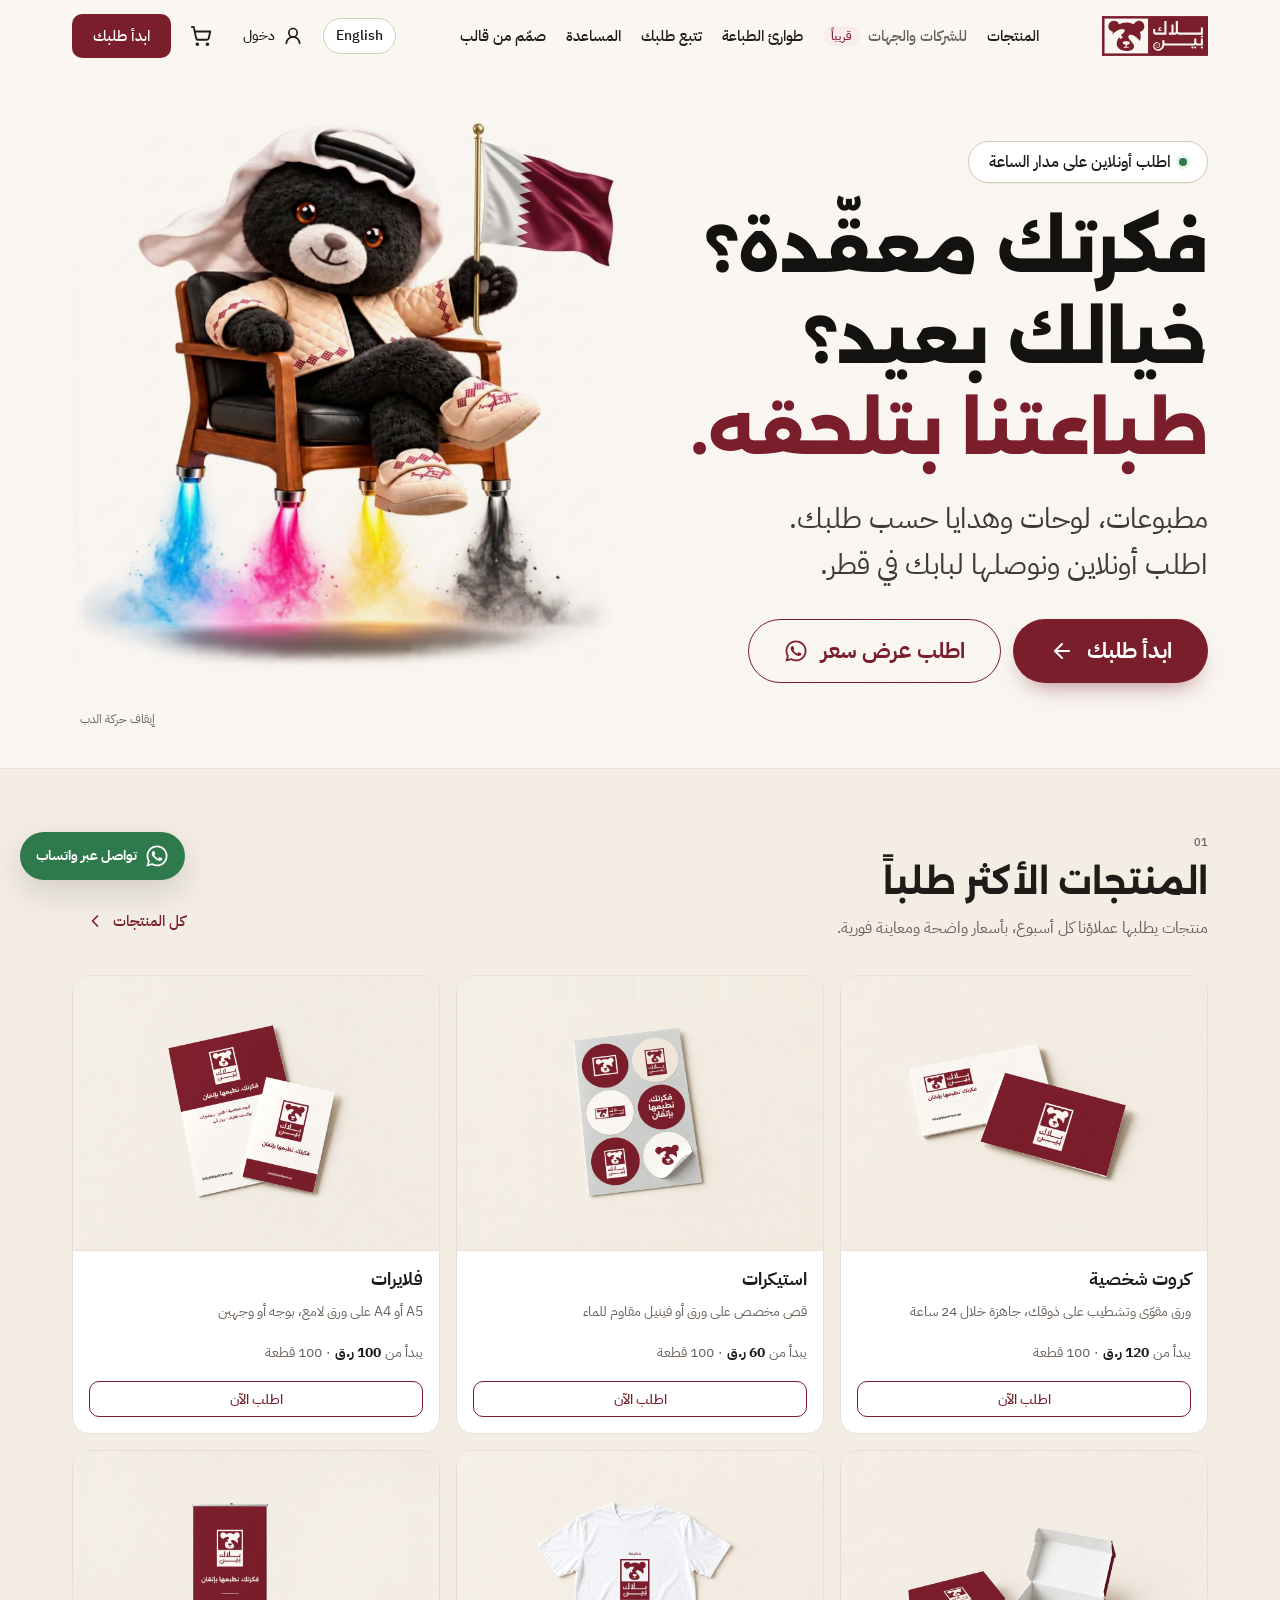
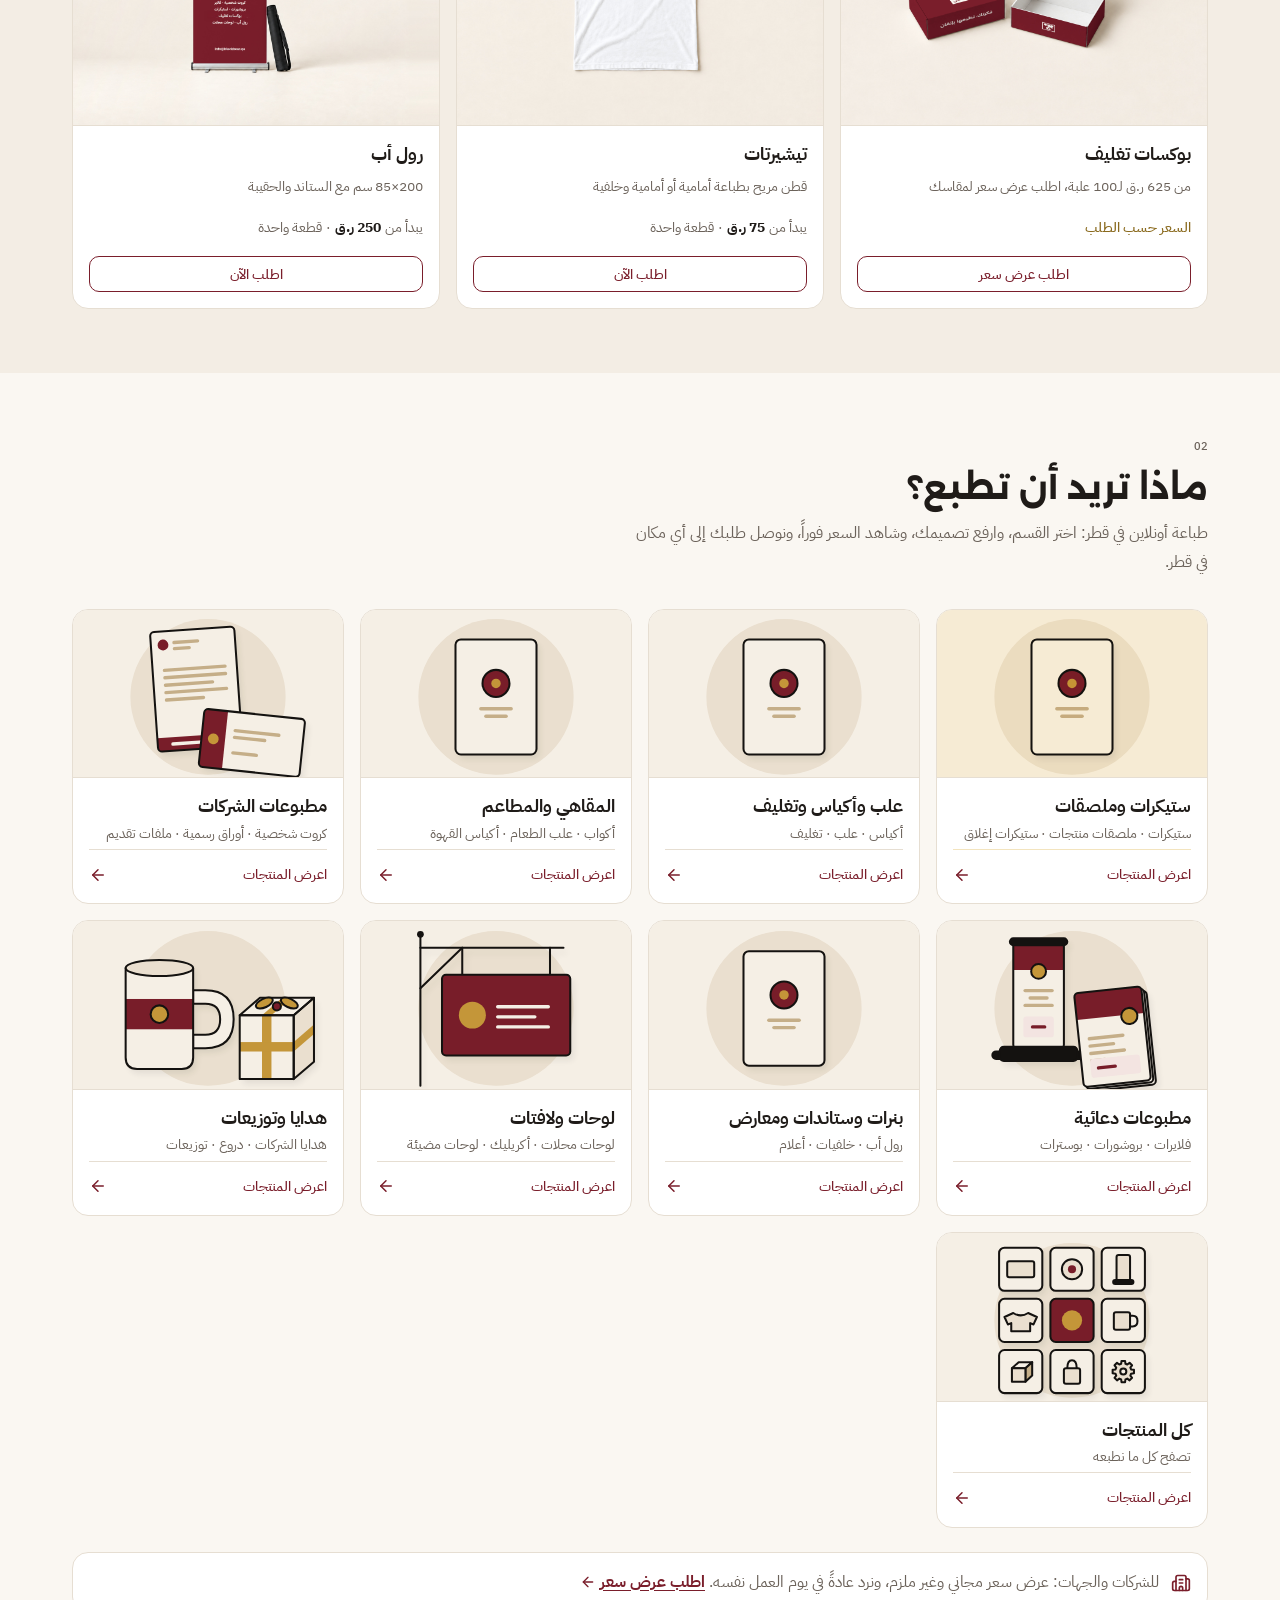
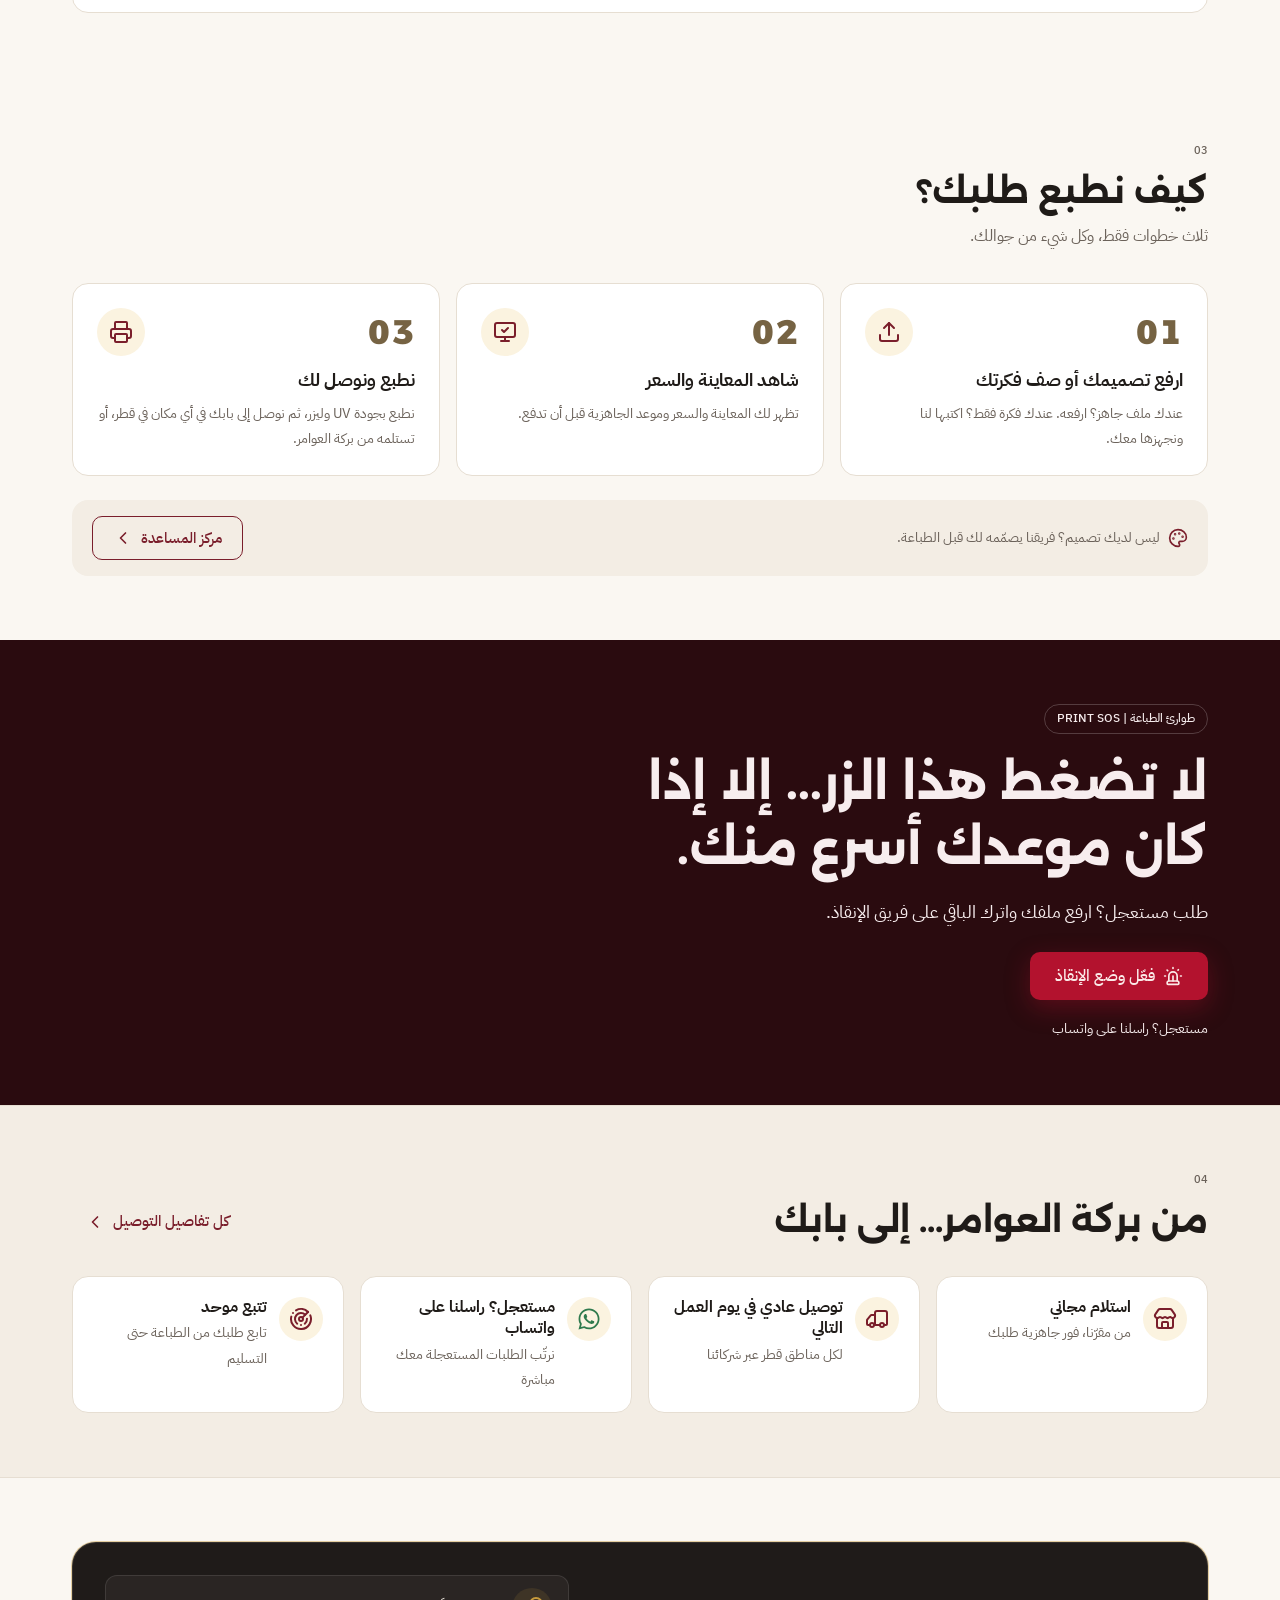
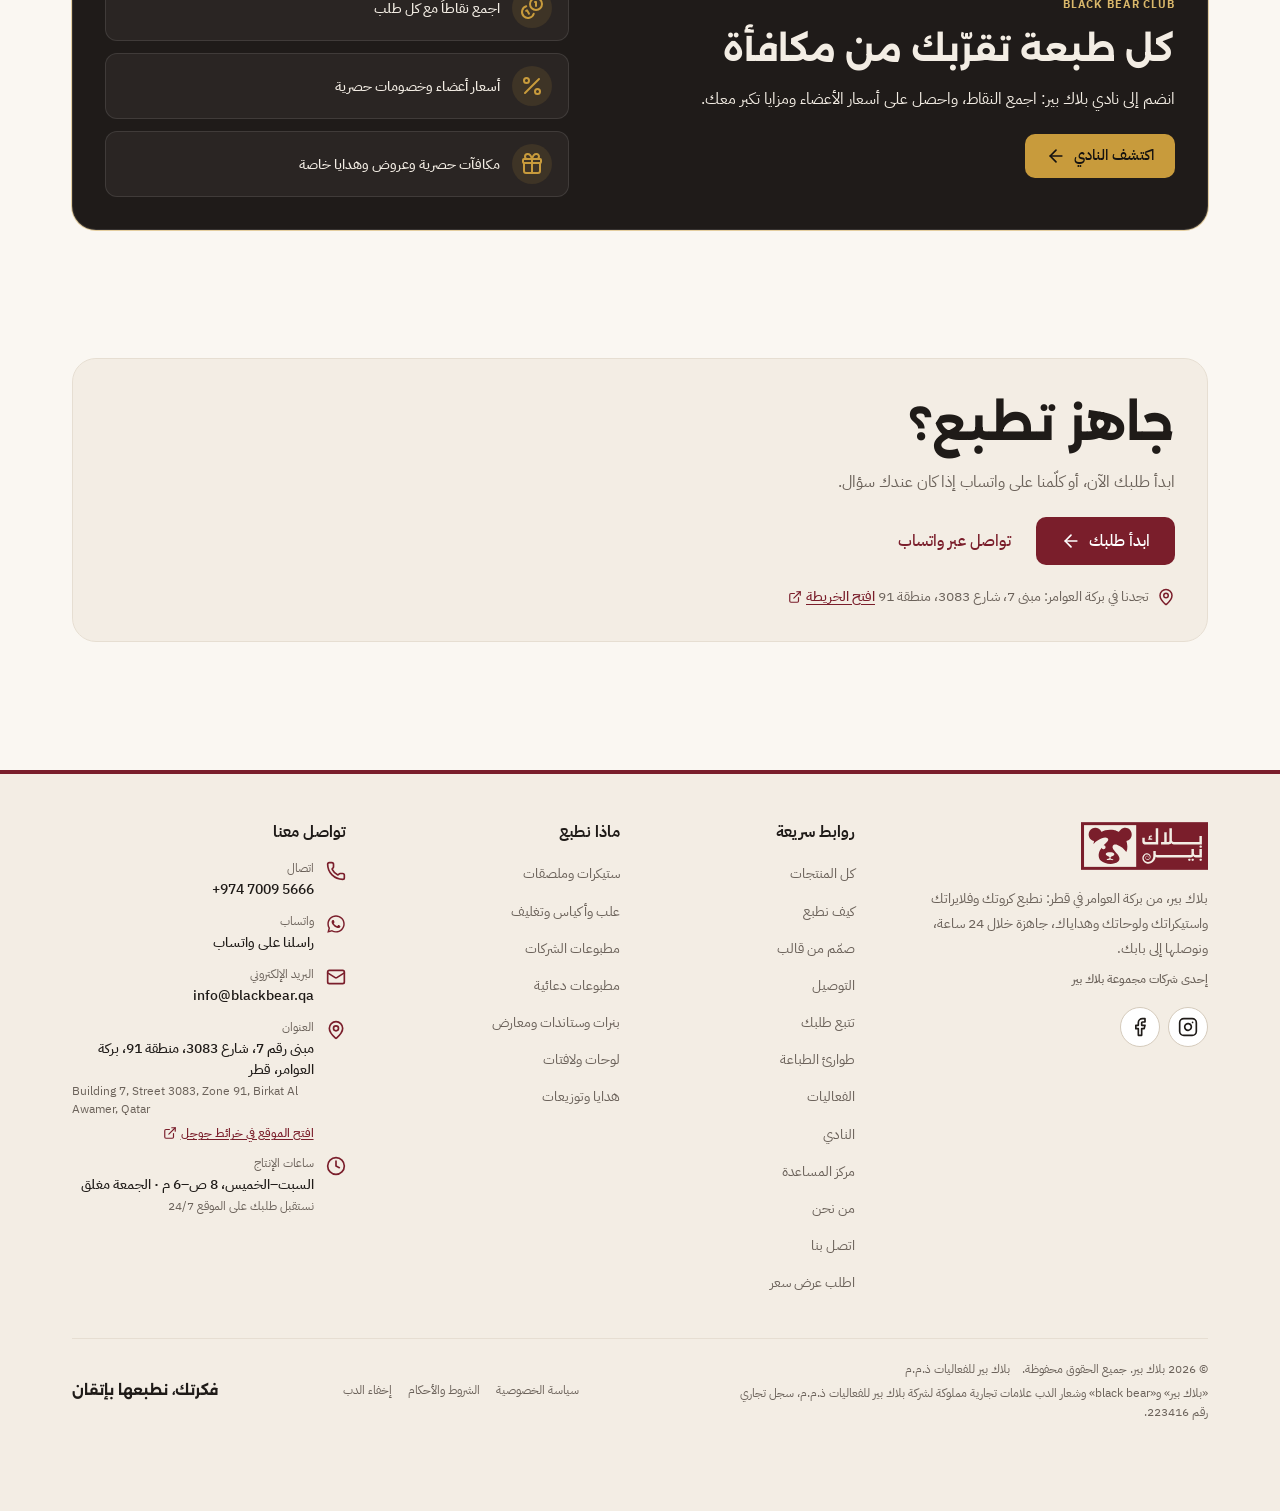
==== commit 6710f540: "Bear video: start when the bear is in view; phone autoplay fallbacks; MP4 first Co-Authored-By: Clau" ====
--- a/bear/index.html
+++ b/bear/index.html
@@ -134,8 +134,10 @@
 })();
 </script><script>
 /* National Day: the hero bear waves the Qatar flag. A 5-second video (its white backdrop baked to
-   the page's beige) plays once when the page opens and rests on its last frame; it plays again on
-   hover or tap. Nothing loops (WCAG 2.2.2). Under reduced motion the still photo stays. */
+   the page's beige) plays once when the bear comes into view and rests on its last frame; it plays
+   again on hover or tap. Nothing loops (WCAG 2.2.2). Phones: iOS does not preload, so play() is
+   called directly; if autoplay is blocked (low-power mode), the first touch or scroll starts it.
+   Under reduced motion the still photo stays. */
 (function () {
   'use strict';
   var img = document.querySelector('section[class*="Hero-module"] [data-bear-figure] img');
@@ -144,9 +146,10 @@
   var v = document.createElement('video');
   v.className = 'nd-bear-video';
   v.muted = true; v.defaultMuted = true; v.playsInline = true; v.preload = 'auto';
-  v.setAttribute('muted', ''); v.setAttribute('playsinline', ''); v.setAttribute('aria-hidden', 'true');
+  v.setAttribute('muted', ''); v.setAttribute('playsinline', ''); v.setAttribute('webkit-playsinline', '');
+  v.setAttribute('aria-hidden', 'true');
   v.poster = img.currentSrc || img.src;
-  [['img/bear-flag.webm', 'video/webm'], ['img/bear-flag.mp4', 'video/mp4']].forEach(function (x) {
+  [['img/bear-flag.mp4', 'video/mp4'], ['img/bear-flag.webm', 'video/webm']].forEach(function (x) {
     var so = document.createElement('source'); so.src = x[0]; so.type = x[1]; v.appendChild(so);
   });
   function place() {
@@ -156,15 +159,36 @@
   fig.appendChild(v);
   place();
   window.addEventListener('resize', place);
+  window.addEventListener('load', place);
   v.addEventListener('playing', function () { fig.classList.add('nd-video-on'); });
+
+  var blocked = false;
   function play() {
     if (!v.paused && !v.ended) return;
     if (v.ended) v.currentTime = 0;
     var p = v.play();
-    if (p && p.catch) p.catch(function () {});
+    if (p && p.catch) p.catch(function () { blocked = true; });
   }
-  if (v.readyState >= 2) play(); else v.addEventListener('canplay', function once() { v.removeEventListener('canplay', once); play(); });
-  fig.addEventListener('pointerenter', play);
+  /* first play: when at least half the bear is on screen */
+  var started = false;
+  function start() { if (!started) { started = true; play(); } }
+  if ('IntersectionObserver' in window) {
+    var io = new IntersectionObserver(function (e) {
+      if (e[0].isIntersecting) { io.disconnect(); start(); }
+    }, { threshold: 0.5 });
+    io.observe(fig);
+  } else { start(); }
+  /* autoplay blocked (e.g. iOS low-power mode): the first user gesture starts it */
+  function firstGesture() {
+    if (!blocked) return;
+    blocked = false; play();
+    window.removeEventListener('touchstart', firstGesture);
+    window.removeEventListener('pointerdown', firstGesture);
+  }
+  window.addEventListener('touchstart', firstGesture, { passive: true });
+  window.addEventListener('pointerdown', firstGesture);
+  window.addEventListener('scroll', function () { if (blocked) play(); }, { passive: true });
+  fig.addEventListener('pointerenter', function (e) { if (e.pointerType === 'mouse') play(); });
   fig.addEventListener('click', play);
 })();
 </script></body></html>
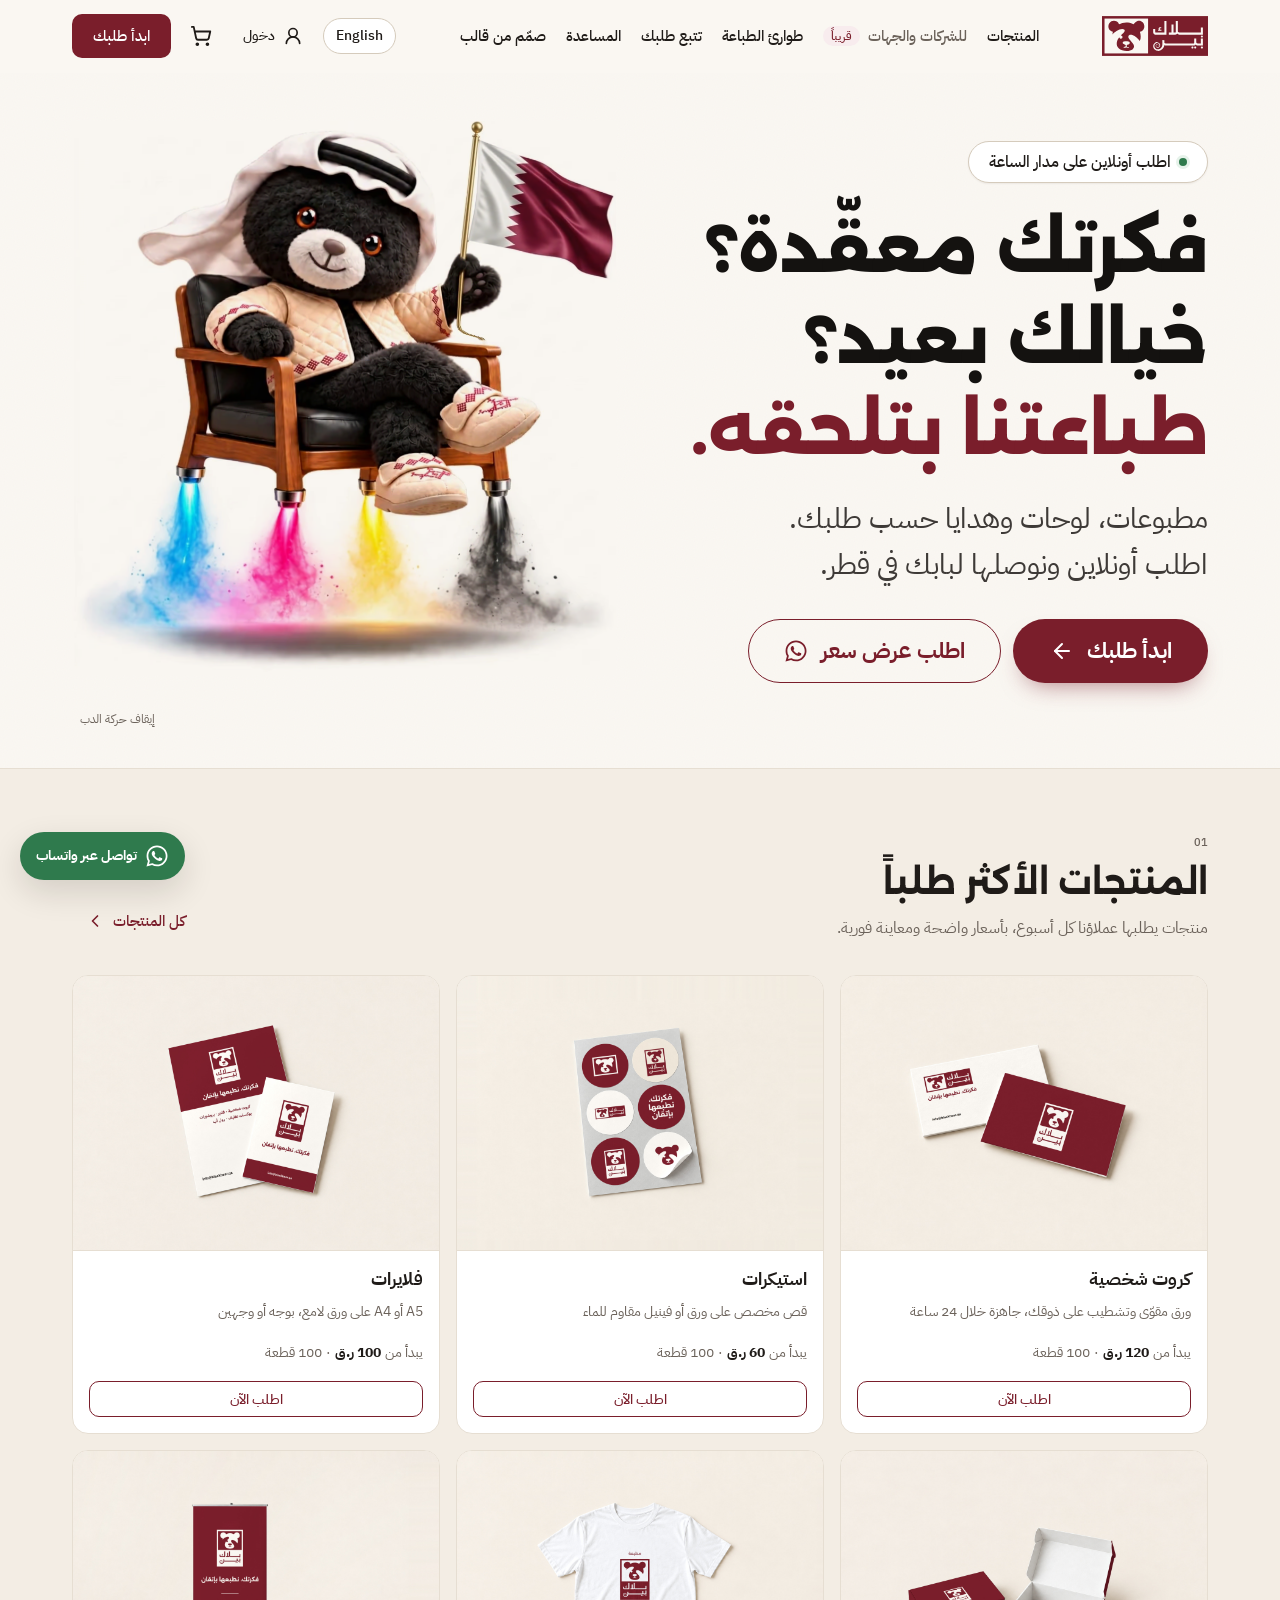
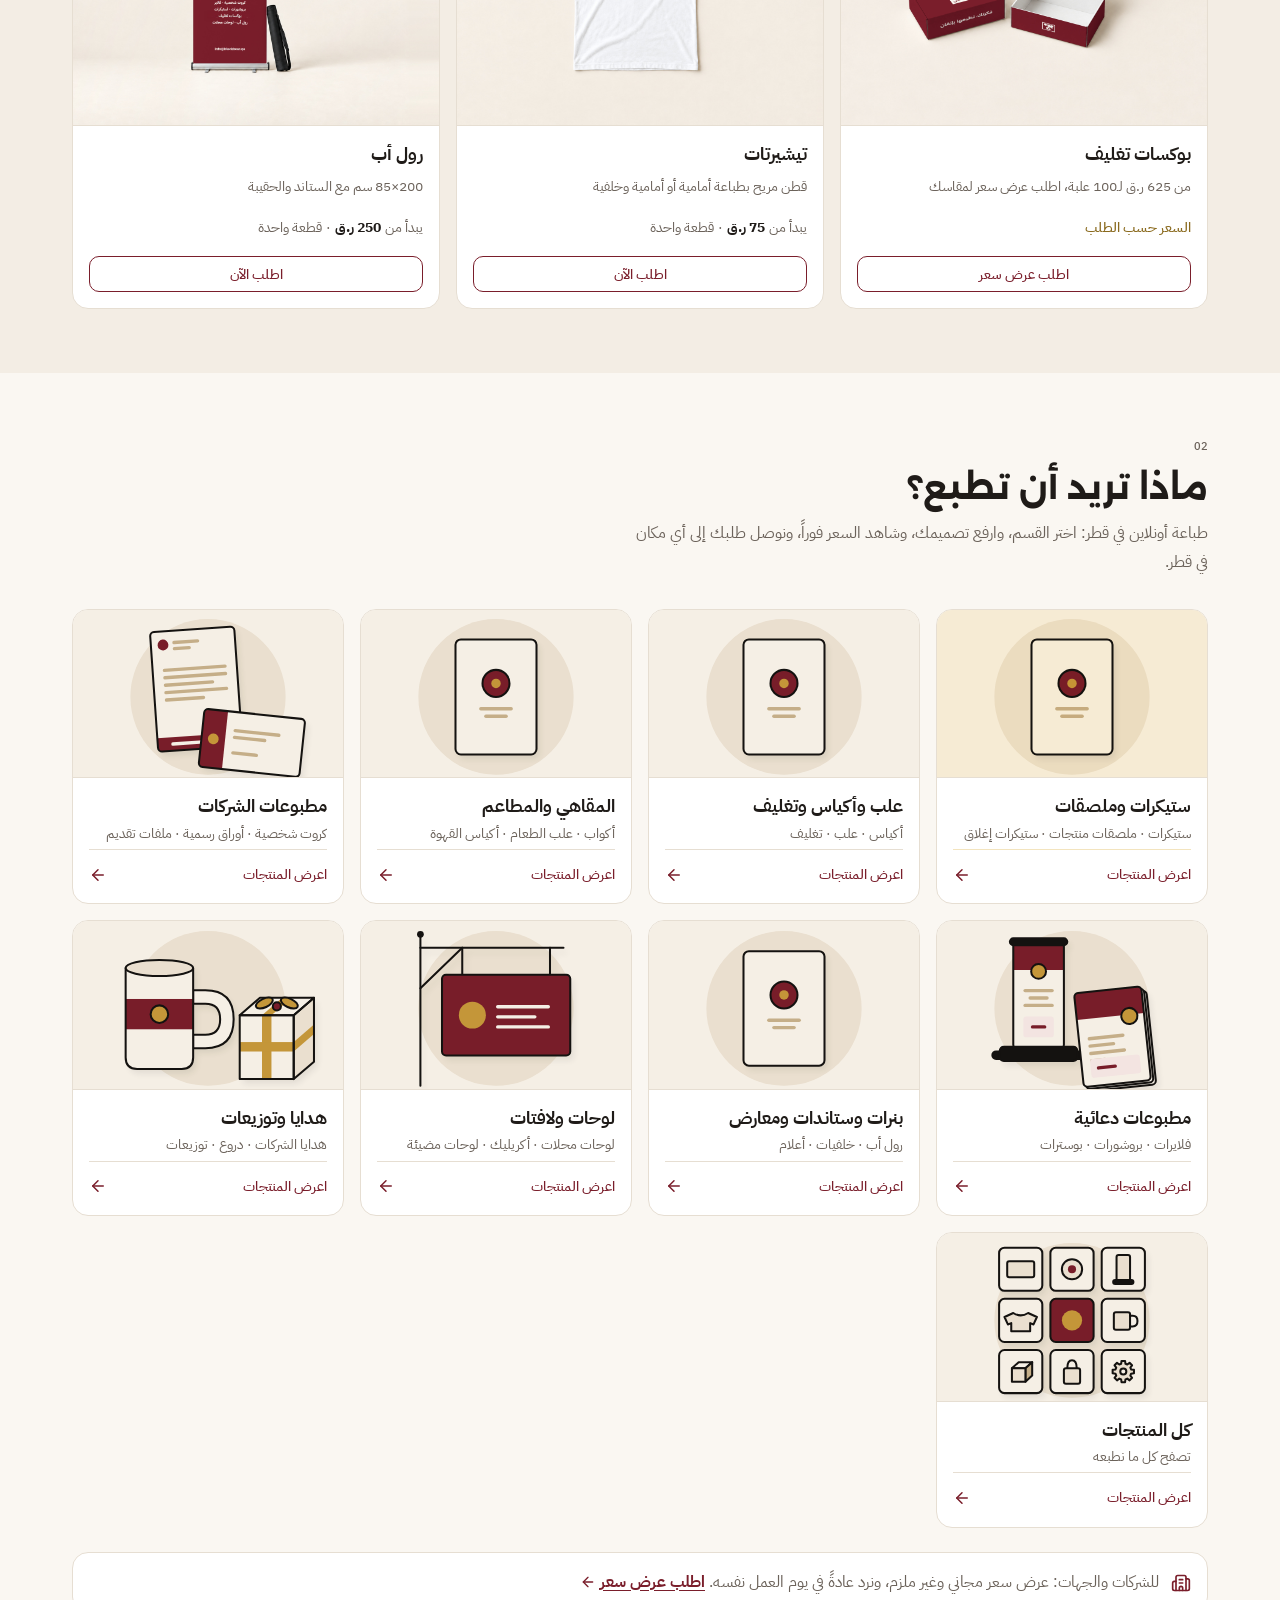
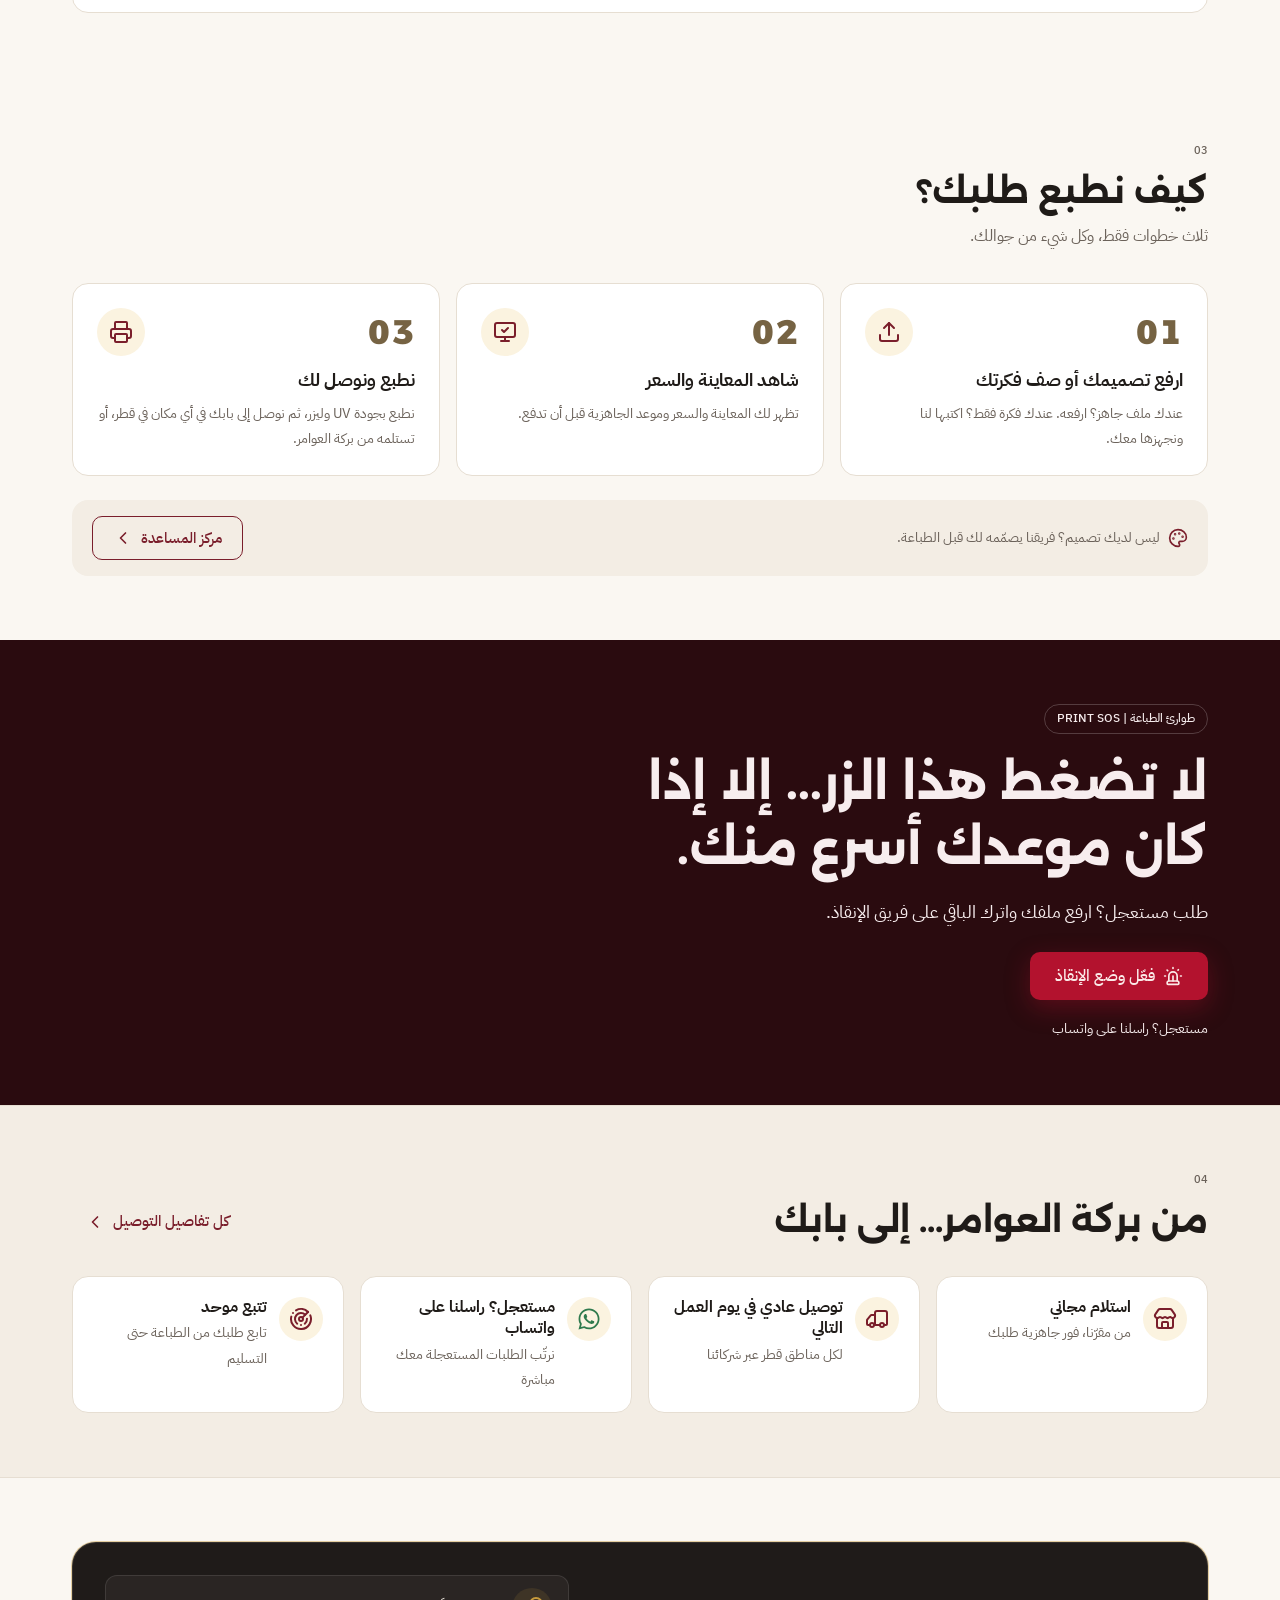
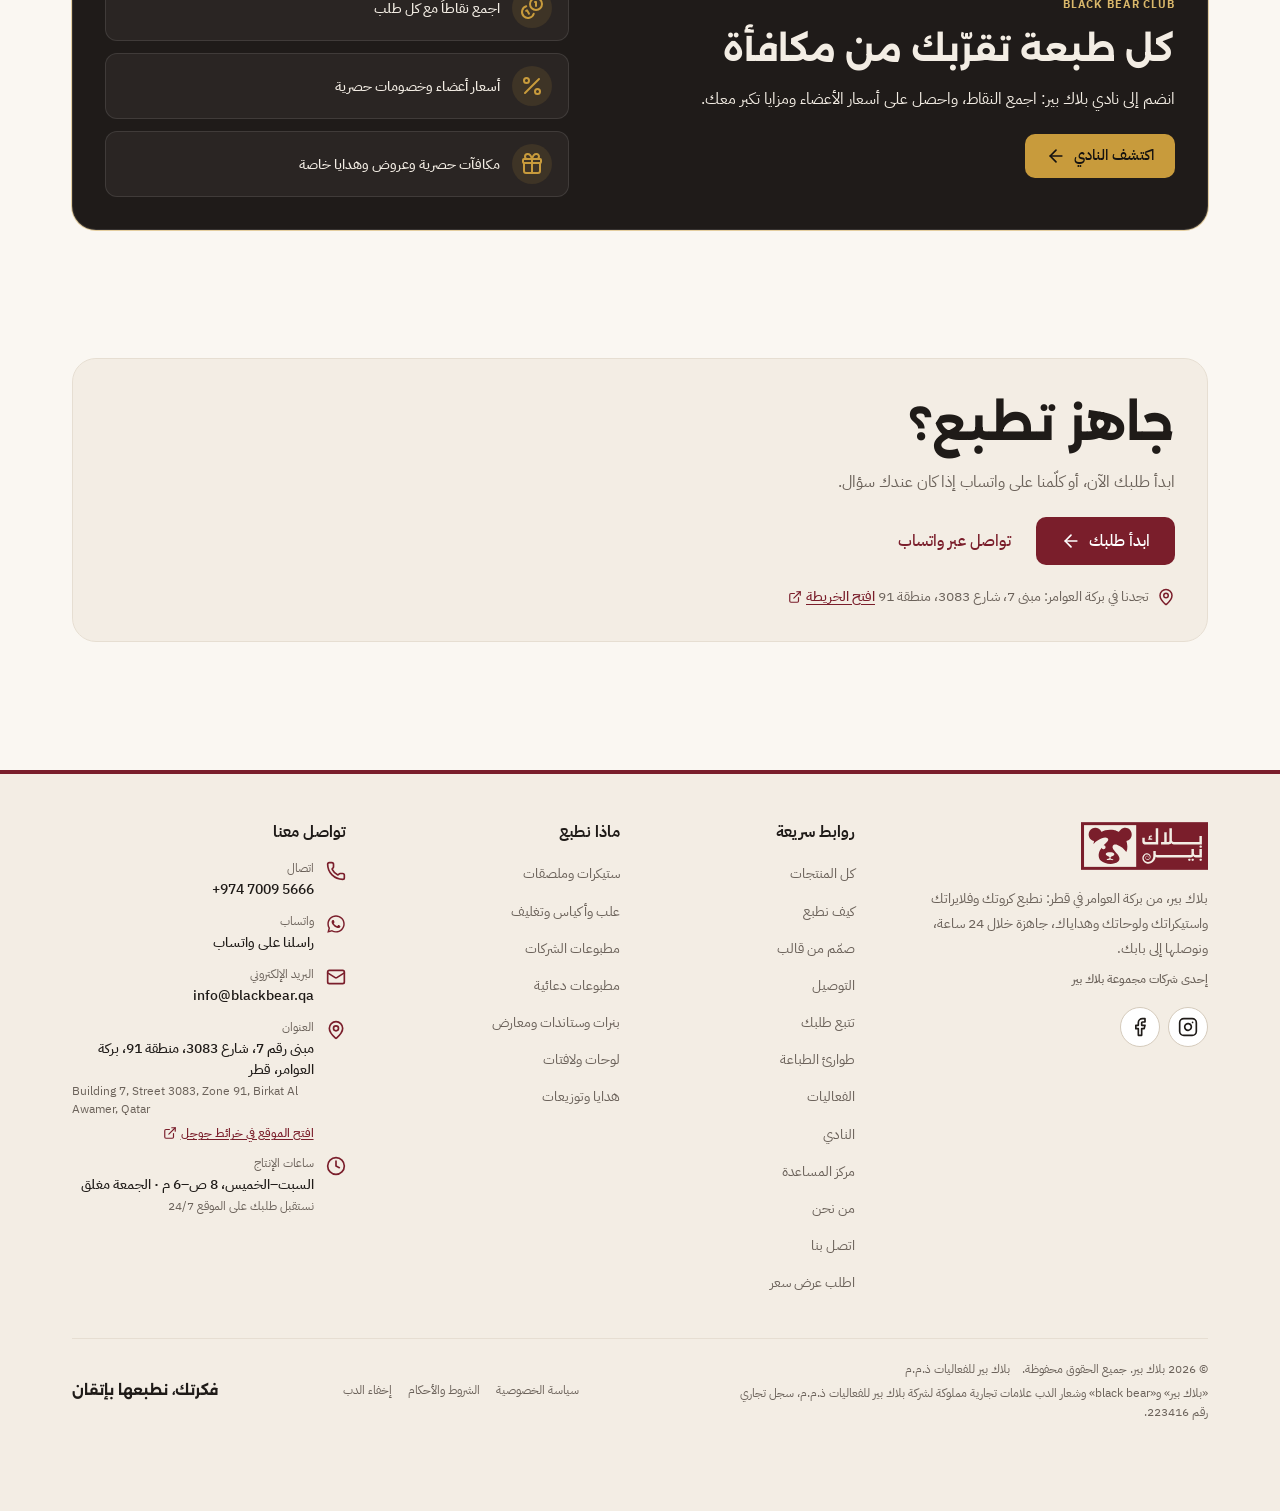
==== commit 540bdaf1: "Bear video loops seamlessly; the site's bear pause button stops it Co-Authored-By: Claude Opus 5.5 <" ====
--- a/bear/index.html
+++ b/bear/index.html
@@ -133,9 +133,9 @@
   setTimeout(function () { launch(W * 0.7, H * 0.22); launch(W * 0.35, H * 0.16); start(); }, 400);
 })();
 </script><script>
-/* National Day: the hero bear waves the Qatar flag. A 5-second video (its white backdrop baked to
-   the page's beige) plays once when the bear comes into view and rests on its last frame; it plays
-   again on hover or tap. Nothing loops (WCAG 2.2.2). Phones: iOS does not preload, so play() is
+/* National Day: the hero bear waves the Qatar flag. A seamless 5-second video (its white backdrop
+   baked to the page's beige) loops while the bear is on screen. The site's own «إيقاف حركة الدب»
+   button stops and restarts it (WCAG 2.2.2). Phones: iOS does not preload, so play() is
    called directly; if autoplay is blocked (low-power mode), the first touch or scroll starts it.
    Under reduced motion the still photo stays. */
 (function () {
@@ -145,7 +145,7 @@
   var fig = img.parentNode;
   var v = document.createElement('video');
   v.className = 'nd-bear-video';
-  v.muted = true; v.defaultMuted = true; v.playsInline = true; v.preload = 'auto';
+  v.loop = true; v.muted = true; v.defaultMuted = true; v.playsInline = true; v.preload = 'auto';
   v.setAttribute('muted', ''); v.setAttribute('playsinline', ''); v.setAttribute('webkit-playsinline', '');
   v.setAttribute('aria-hidden', 'true');
   v.poster = img.currentSrc || img.src;
@@ -163,9 +163,9 @@
   v.addEventListener('playing', function () { fig.classList.add('nd-video-on'); });
 
   var blocked = false;
+  var stopped = false, inView = false;
   function play() {
-    if (!v.paused && !v.ended) return;
-    if (v.ended) v.currentTime = 0;
+    if (stopped || !v.paused) return;
     var p = v.play();
     if (p && p.catch) p.catch(function () { blocked = true; });
   }
@@ -174,7 +174,9 @@
   function start() { if (!started) { started = true; play(); } }
   if ('IntersectionObserver' in window) {
     var io = new IntersectionObserver(function (e) {
-      if (e[0].isIntersecting) { io.disconnect(); start(); }
+      inView = e[0].isIntersecting;
+      if (inView) start(); else if (started) v.pause();
+      if (inView && started) play();
     }, { threshold: 0.5 });
     io.observe(fig);
   } else { start(); }
@@ -188,7 +190,16 @@
   window.addEventListener('touchstart', firstGesture, { passive: true });
   window.addEventListener('pointerdown', firstGesture);
   window.addEventListener('scroll', function () { if (blocked) play(); }, { passive: true });
-  fig.addEventListener('pointerenter', function (e) { if (e.pointerType === 'mouse') play(); });
-  fig.addEventListener('click', play);
+  document.addEventListener('visibilitychange', function () { if (document.hidden) v.pause(); else if (inView) play(); });
+  /* the site's pause button under the bear */
+  var btn = document.querySelector('section[class*="Hero-module"] [data-bear-pause]');
+  if (btn) {
+    btn.addEventListener('click', function () {
+      stopped = !stopped;
+      btn.setAttribute('aria-pressed', stopped ? 'true' : 'false');
+      btn.textContent = stopped ? 'تشغيل حركة الدب' : 'إيقاف حركة الدب';
+      if (stopped) v.pause(); else play();
+    });
+  }
 })();
 </script></body></html>
